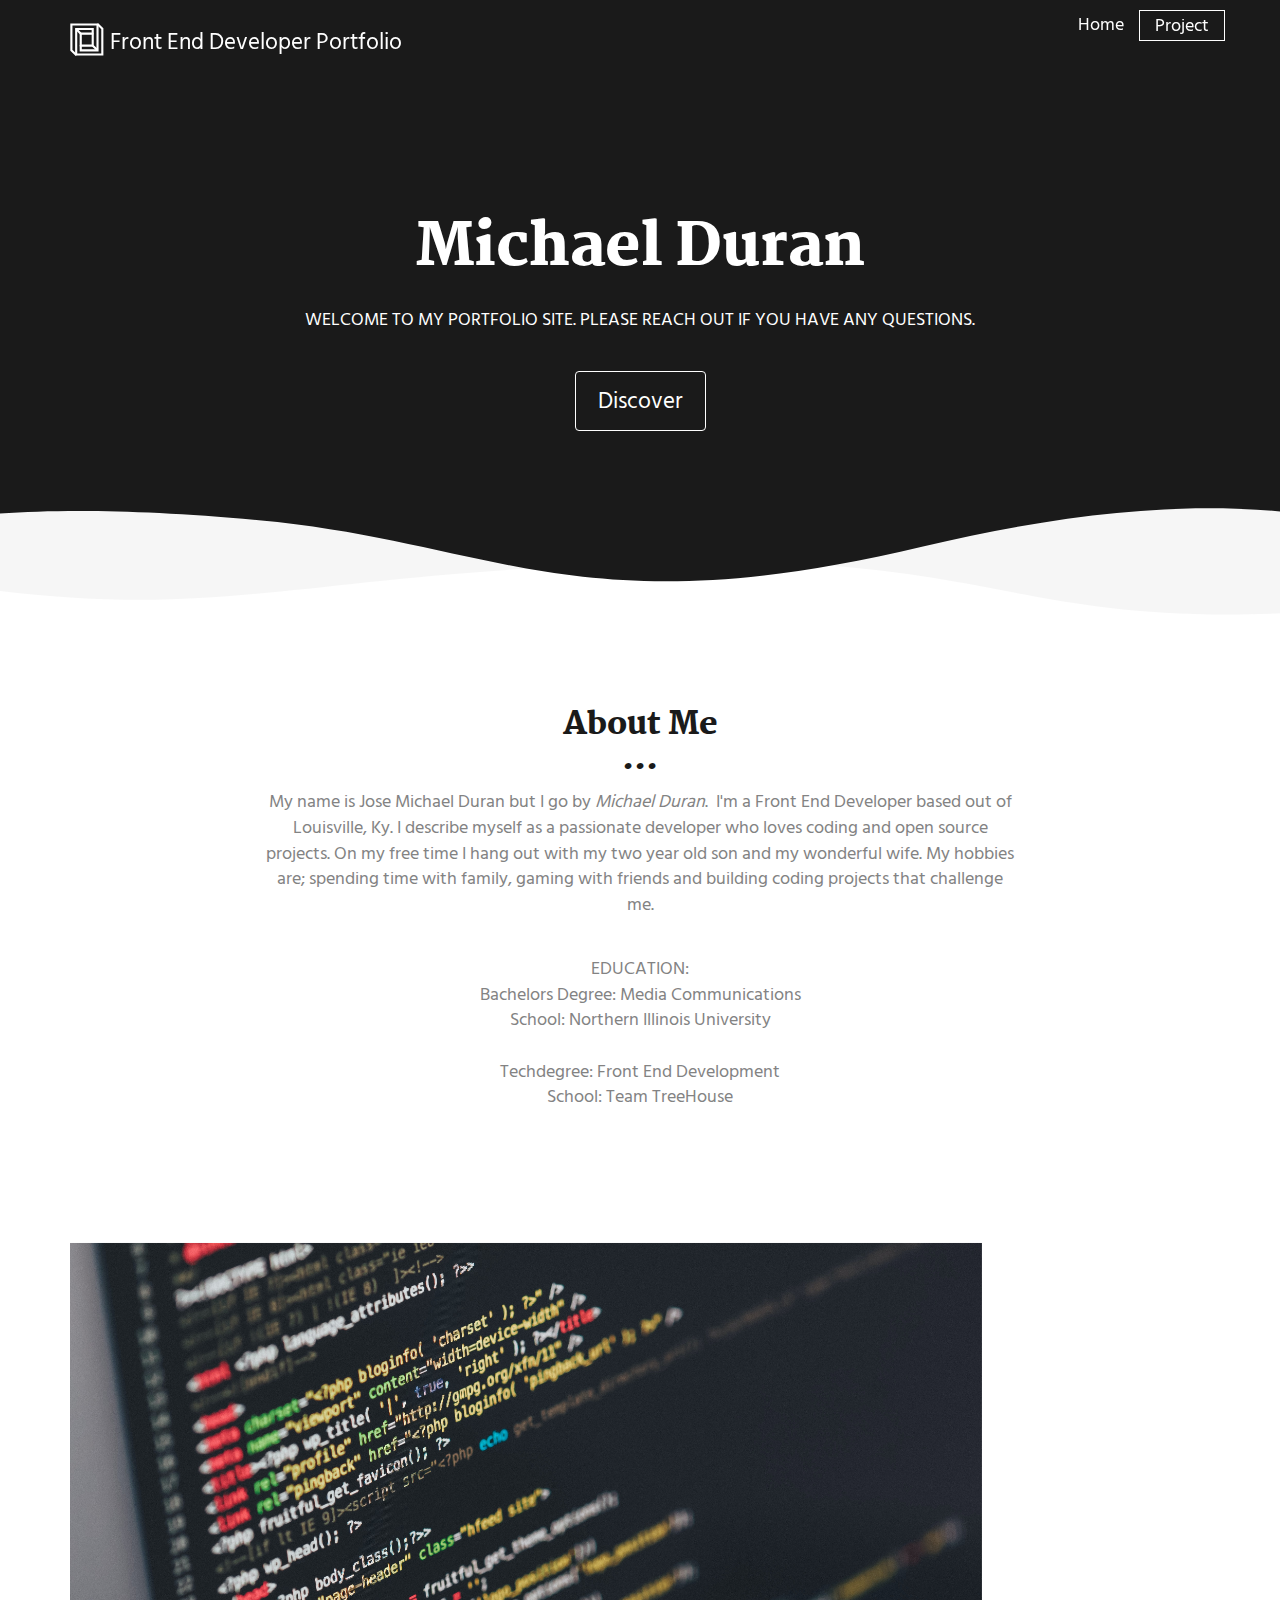
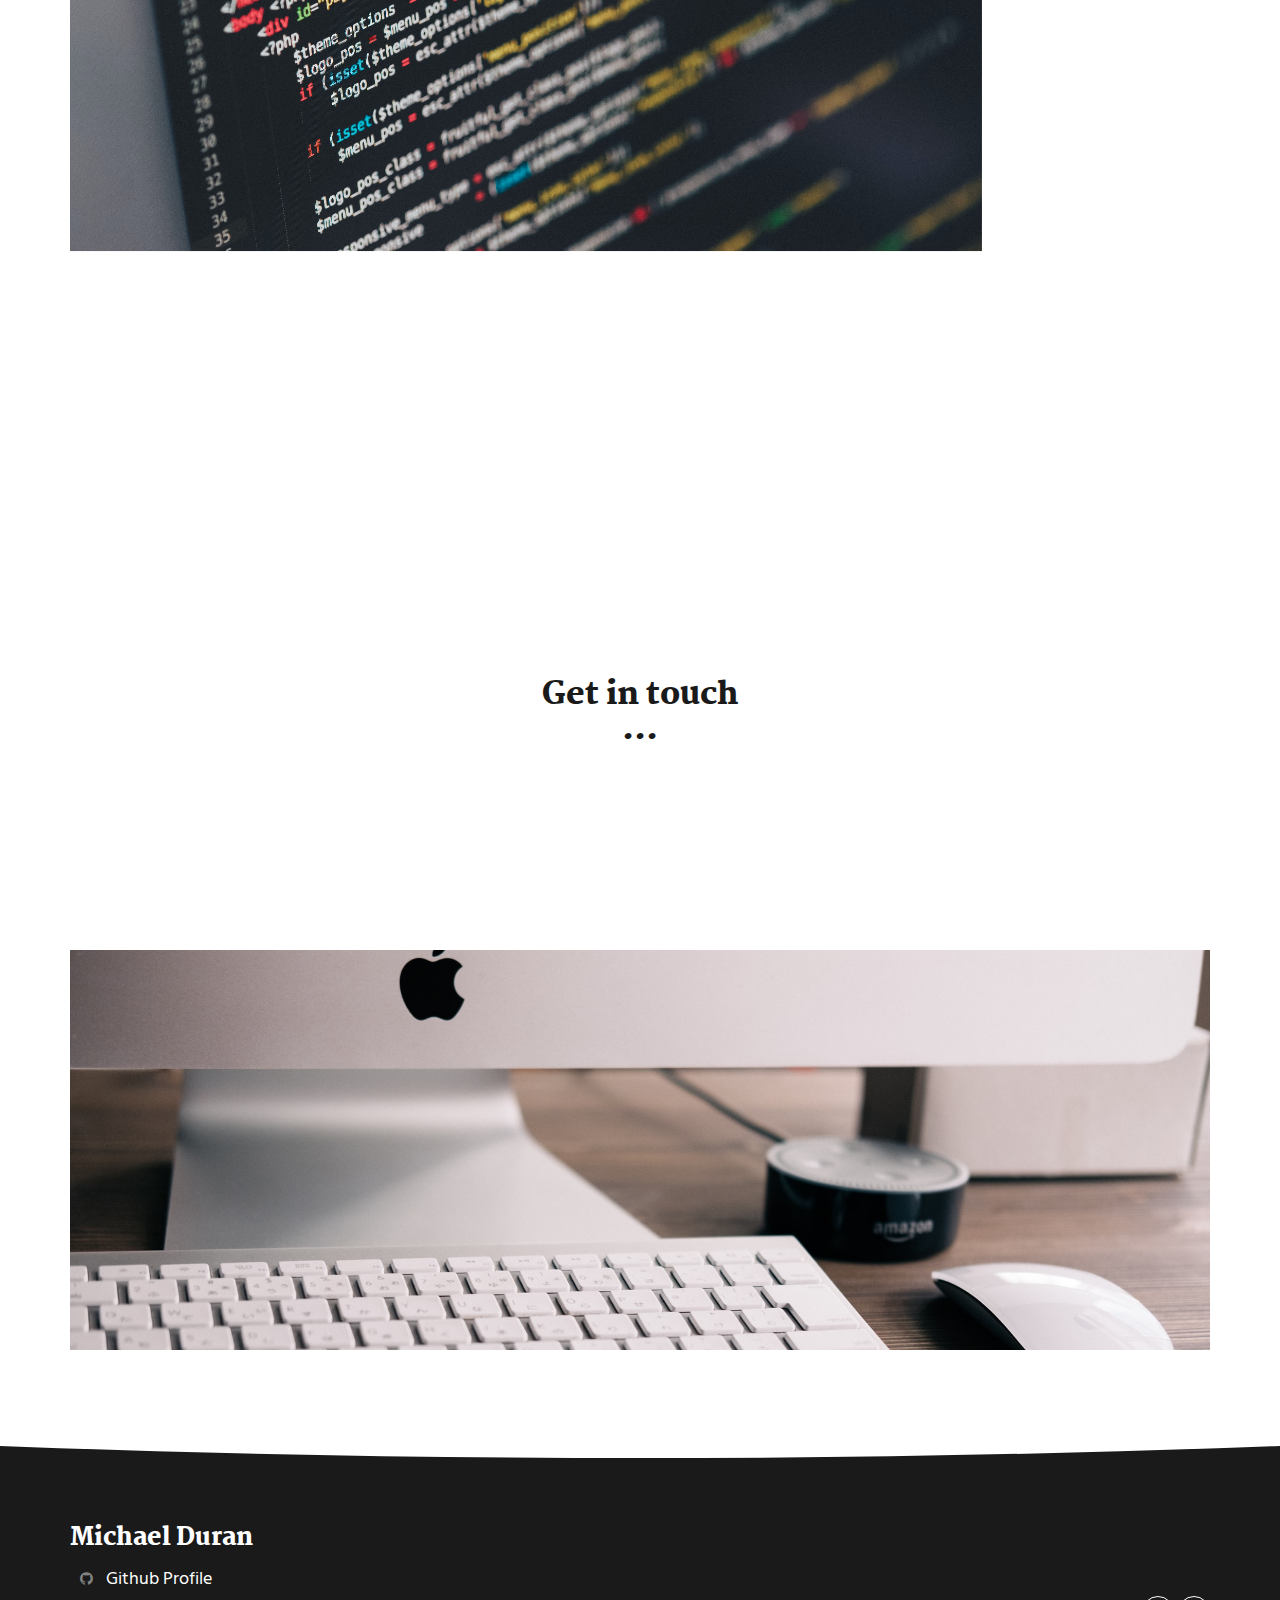
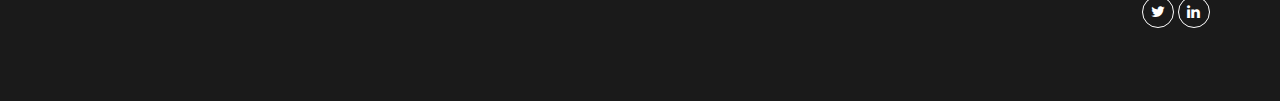
==== index.html @ c6e5b1d4 "Add files via upload" ====
<!DOCTYPE html>
<html lang="en">
<head>
  <meta charset="UTF-8">
  <meta http-equiv="X-UA-Compatible" content="IE=edge">
  <meta name="viewport" content="width=device-width, initial-scale=1.0">
  <link rel="apple-touch-icon" sizes="180x180" href="./assets/apple-icon-180x180.png">
  <link href="styles.css" rel="stylesheet">
  <link href="./main.550dcf66.css" rel="stylesheet"></head>
  <title>Portfolio</title>

<body> <!-- Add your content of header -->
<header>
  <nav class="navbar navbar-default active">
    <div class="container">
      <div class="navbar-header">
        <button type="button" class="navbar-toggle collapsed" data-toggle="collapse" data-target="#navbar-collapse" aria-expanded="false">
          <span class="sr-only">Toggle navigation</span>
          <span class="icon-bar"></span>
          <span class="icon-bar"></span>
          <span class="icon-bar"></span>
        </button>
        <a class="navbar-brand" href="./index.html" title="">
          <img src="./assets/images/mashup-icon.svg" class="navbar-logo-img" alt="">
          Front End Developer Portfolio
        </a>
      </div>

      <div class="collapse navbar-collapse" id="navbar-collapse">
        <ul class="nav navbar-nav navbar-right">
          <li><a href="./index.html" title="">Home</a></li>
          <li><a href="./project.html" class="project" title="">Project</a></li>
        </ul>
      </div> 
    </div>
  </nav>
</header>

<!-- Add your site or app content here -->
  <div class="hero-full-container background-image-container white-text-container">
    <div class="container">
      <div class="row">
        <div class="col-xs-12">
          <h1>Michael Duran</h1>
          <p>WELCOME TO MY PORTFOLIO SITE. PLEASE REACH OUT IF YOU HAVE ANY QUESTIONS.</p>
          <br>
          <a href="./project.html" class="btn btn-default btn-lg" title="">Discover</a>
        </div>
      </div>
    </div>
  </div>

  <div class="section-container">
    <div class="container">
      <div class="row">
        <div class="col-xs-12 col-md-8 col-md-offset-2">
          <div class="text-center">
            <h2>About Me</h2>
            <p>My name is Jose Michael Duran but I go by <em>Michael Duran</em>.&nbsp I'm a Front End Developer based out of Louisville, Ky.
               I describe myself as a passionate developer who loves coding and open source projects. On my free time I hang out with my two year
               old son and my wonderful wife. My hobbies are; spending time with family, gaming with friends and building coding projects that challenge me.              
            </p>
            <br>
            <p>
              EDUCATION:
              <br>
              Bachelors Degree: Media Communications
              <br>
              School: Northern Illinois University
              <br>
              <br>
              Techdegree: Front End Development 
              <br>
              School: Team TreeHouse
            </p>
          </div>
       </div>
      </div>
    </div>
  </div>

  <div class="section-container">
    <div class="container">
      <div class="row">      
          <div class="col-xs-12">


            <div id="carousel-example-generic" class="carousel carousel-fade slide" data-ride="carousel">
                
                <div class="carousel-inner" role="listbox">

                    <div class="item active">
                        <img class="img-responsive" src="./assets/images/img-06.jpg" alt="First slide">
                        <div class="carousel-caption card-shadow reveal">
                          
                          <h3>Skills</h3>
                          <a class="left carousel-control" href="#carousel-example-generic" role="button" data-slide="prev">
                            <i class="fa fa-chevron-left" aria-hidden="true"></i>
                            <span class="sr-only">Previous</span>
                          </a>
                          <a class="right carousel-control" href="#carousel-example-generic" role="button" data-slide="next">
                            <i class="fa fa-chevron-right" aria-hidden="true"></i>
                            <span class="sr-only">Next</span>
                          </a>
                  
                              <p><strong>HTML</strong></p>
                              <div class="containerone">
                                <div class="skills html">80%</div>
                              </div>
                              <br>
                              <p><strong>CSS</strong></p>
                              <div class="containerone">
                                <div class="skills css">75%</div>
                              </div>
                              <br>
                              <p><strong>JavaScript</strong></p>
                              <div class="containerone">
                                <div class="skills js">65%</div>
                              </div>
                          <br>
                          <br>
                          <a href="./project.html" class="btn btn-primary" title="">
                            Discover
                          </a>
                        </div>
                    </div>
                    <div class="item">
                        <img class="img-responsive" src="./assets/images/img-07.jpg" alt="First slide">
                        <div class="carousel-caption card-shadow reveal">

                        <a class="left carousel-control" href="#carousel-example-generic" role="button" data-slide="prev">
                          <i class="fa fa-chevron-left" aria-hidden="true"></i>
                          <span class="sr-only">Previous</span>
                        </a>
                        <a class="right carousel-control" href="#carousel-example-generic" role="button" data-slide="next">
                          <i class="fa fa-chevron-right" aria-hidden="true"></i>
                          <span class="sr-only">Next</span>
                        </a>
                        <h3>Other Skills</h3>
                              
                         <ul>
                            <li>Ajax</li>
                            <li>API Implementation</li>
                            <li>Bootstrap</li>
                            <li>Computer Hardware Knowledge</li>
                            <li>Git</li>
                            <li>Github</li>
                            <li>JSON</li>
                            <li>Liquid Code</li>
                            <li>NODE.js</li>
                            <li>Sass</li>
                            <li>SVG Graphics</li>
                            <li>Troubleshooting</li>
                          </ul>
                        </div>
                        
                    </div>
                </div>
               
            </div>

           
          </div>
          
        </div>  
      
    </div>
  </div>

 <div class="section-container contact-container">
    <div class="container">
      <div class="row">
        <div class="col-xs-12 col-md-12">
          <div class="section-container-spacer">
            <h2 class="text-center">Get in touch</h2>
          </div>
          <div class="card-container">
            <div class="card card-shadow col-xs-10 col-xs-offset-1 col-md-8 col-md-offset-2 reveal">
              <form action="https://formsubmit.co/duran122410@gmail.com" class="reveal-content" method="POST">
                <div class="row">
                  <div class="col-md-7">
                    <div class="form-group">
                      <input type="email" class="form-control" id="email" placeholder="Email">
                    </div>
                    <div class="form-group">
                      <input type="text" class="form-control" id="subject" placeholder="Subject">
                    </div>
                    <div class="form-group">
                      <textarea class="form-control" rows="3" placeholder="Enter your message"></textarea>
                    </div>
                    <button type="submit" class="btn btn-primary">Send message</button>

                  </div>
                  <div class="col-md-5">
                    <ul class="list-unstyled address-container">
                      <li>
                        <span class="fa-icon">
                          <i class="fa fa-phone" aria-hidden="true"></i>
                        </span>
                        + 224-425-6900
                      </li>
                      <li>
                        <span class="fa-icon">
                          <i class="fa fa fa-envelope" aria-hidden="true"></i>
                        </span>
                        duran122410@gmail.com
                      </li>
                      <li>
                        <span class="fa-icon">
                          <i class="fa fa-github" aria-hidden="true"></i>
                        </span>
                        <a class="lkcl" href="https://github.com/qmkDuran" target="_blank">Github Profile</a>
                      </li>

                     
                    </ul>
                  </div>
                </div>
              </form>
            </div>
            <div class="card-image col-xs-12" style="background-image: url('/assets/images/img-01.jpg')">
            </div>
          </div>
        </div>  
      </div>
    </div>
  </div>

<script>
  document.addEventListener("DOMContentLoaded", function (event) {
    navbarFixedTopAnimation();
  });
</script>

<footer class="footer-container white-text-container">
  <div class="container">
    <div class="row">

     
      <div class="col-xs-12">
        <h3>Michael Duran</h3>
        <span class="fa-icon">
          <i class="fa fa-github" aria-hidden="true"></i>
        </span>
        <a class="lkcl" href="https://github.com/qmkDuran" target="_blank">Github Profile</a>

        <div class="row">
          <div class="col-xs-12 col-sm-7">
          </div>
          <div class="col-xs-12 col-sm-5">
            <p class="text-right">
              <a href="https://twitter.com/QmkDuran" target="_blank" class="social-round-icon white-round-icon fa-icon" title="">
                <i class="fa fa-twitter" aria-hidden="true"></i>
              </a>
              <a href="https://www.linkedin.com/in/michael-d-b5b002203/" target="_blank" class="social-round-icon white-round-icon fa-icon" title="">
                <i class="fa fa-linkedin" aria-hidden="true"></i>
              </a>
            </p>
          </div>
        </div>
        
        
      </div>
    </div>
  </div>
</footer>

<script>
  document.addEventListener("DOMContentLoaded", function (event) {
    navActivePage();
    scrollRevelation('.reveal');
  });
</script>

<!-- Google Analytics: change UA-XXXXX-X to be your site's ID 

<script>
  (function (i, s, o, g, r, a, m) {
    i['GoogleAnalyticsObject'] = r; i[r] = i[r] || function () {
      (i[r].q = i[r].q || []).push(arguments)
    }, i[r].l = 1 * new Date(); a = s.createElement(o),
      m = s.getElementsByTagName(o)[0]; a.async = 1; a.src = g; m.parentNode.insertBefore(a, m)
  })(window, document, 'script', '//www.google-analytics.com/analytics.js', 'ga');
  ga('create', 'UA-XXXXX-X', 'auto');
  ga('send', 'pageview');
</script>

--> <script type="text/javascript" src="./main.0cf8b554.js"></script></body>

</html>
---- styles.css ----
.project {
   border: 1px solid white ; 
   padding: 1px;
}
.containerone {
  width: 100%; 
  background-color: rgb(199, 199, 199); 
}
.skills {
  text-align: right; 
  padding-right: 5em;
  color: white; 
}
.html {
    width: 80%; 
    background-color: #0ec884; 
    font-weight: bold;
} 
.css {
    width: 75%; 
    background-color: #4da9f5; 
    font-weight: bold;
} 
.js {
    width: 65%; 
    background-color: #585858; 
    font-weight: bold;} 
.lkcl {
  color: gray;
}
---- main.550dcf66.css ----
@import url(https://fonts.googleapis.com/css?family=Hind+Siliguri:300,600|Martel:400,900);@import url(https://maxcdn.bootstrapcdn.com/font-awesome/4.7.0/css/font-awesome.min.css);/*!
 * Bootstrap v3.3.7 (http://getbootstrap.com)
 * Copyright 2011-2016 Twitter, Inc.
 * Licensed under MIT (https://github.com/twbs/bootstrap/blob/master/LICENSE)
 */
/*! normalize.css v3.0.3 | MIT License | github.com/necolas/normalize.css */html{font-family:sans-serif;-ms-text-size-adjust:100%;-webkit-text-size-adjust:100%}body{margin:0}article,aside,details,figcaption,figure,footer,header,hgroup,main,menu,nav,section,summary{display:block}audio,canvas,progress,video{display:inline-block;vertical-align:baseline}audio:not([controls]){display:none;height:0}[hidden],template{display:none}a{background-color:transparent}a:active,a:hover{outline:0}abbr[title]{border-bottom:1px dotted}b,strong{font-weight:700}dfn{font-style:italic}h1{font-size:2em;margin:.67em 0}mark{background:#ff0;color:#000}small{font-size:80%}sub,sup{font-size:75%;line-height:0;position:relative;vertical-align:baseline}sup{top:-.5em}sub{bottom:-.25em}img{border:0}svg:not(:root){overflow:hidden}figure{margin:1em 40px}hr{box-sizing:content-box;height:0}pre{overflow:auto}code,kbd,pre,samp{font-family:monospace,monospace;font-size:1em}button,input,optgroup,select,textarea{color:inherit;font:inherit;margin:0}button{overflow:visible}button,select{text-transform:none}button,html input[type=button],input[type=reset],input[type=submit]{-webkit-appearance:button;cursor:pointer}button[disabled],html input[disabled]{cursor:default}button::-moz-focus-inner,input::-moz-focus-inner{border:0;padding:0}input{line-height:normal}input[type=checkbox],input[type=radio]{box-sizing:border-box;padding:0}input[type=number]::-webkit-inner-spin-button,input[type=number]::-webkit-outer-spin-button{height:auto}input[type=search]{-webkit-appearance:textfield;box-sizing:content-box}input[type=search]::-webkit-search-cancel-button,input[type=search]::-webkit-search-decoration{-webkit-appearance:none}fieldset{border:1px solid silver;margin:0 2px;padding:.35em .625em .75em}textarea{overflow:auto}optgroup{font-weight:700}table{border-collapse:collapse;border-spacing:0}td,th{padding:0}

/*! Source: https://github.com/h5bp/html5-boilerplate/blob/master/src/css/main.css */@media print{*,:after,:before{background:transparent!important;color:#000!important;box-shadow:none!important;text-shadow:none!important}a,a:visited{text-decoration:underline}a[href]:after{content:" (" attr(href) ")"}abbr[title]:after{content:" (" attr(title) ")"}a[href^="#"]:after,a[href^="javascript:"]:after{content:""}blockquote,pre{border:1px solid #999;page-break-inside:avoid}thead{display:table-header-group}img,tr{page-break-inside:avoid}img{max-width:100%!important}h2,h3,p{orphans:3;widows:3}h2,h3{page-break-after:avoid}.navbar{display:none}.btn>.caret,.dropup>.btn>.caret{border-top-color:#000!important}.label{border:1px solid #000}.table{border-collapse:collapse!important}.table td,.table th{background-color:#fff!important}.table-bordered td,.table-bordered th{border:1px solid #ddd!important}}*,:after,:before{-webkit-box-sizing:border-box;-moz-box-sizing:border-box;box-sizing:border-box}html{font-size:10px;-webkit-tap-highlight-color:transparent}body{font-family:Hind Siliguri,Helvetica,Arial,sans-serif;font-size:18px;line-height:1.42857;color:#838383;background-color:#fff}button,input,select,textarea{font-family:inherit;font-size:inherit;line-height:inherit}a{color:#1a1a1a;text-decoration:none}a:focus,a:hover{color:#1045a4;text-decoration:underline}a:focus{outline:5px auto -webkit-focus-ring-color;outline-offset:-2px}figure{margin:0}img{vertical-align:middle}.img-responsive{display:block;max-width:100%;height:auto}.img-rounded{border-radius:4px}.img-thumbnail{padding:4px;line-height:1.42857;background-color:#fff;border:1px solid #ddd;border-radius:2px;-webkit-transition:all .2s ease-in-out;-o-transition:all .2s ease-in-out;transition:all .2s ease-in-out;display:inline-block;max-width:100%;height:auto}.img-circle{border-radius:50%}hr{margin-top:25px;margin-bottom:25px;border:0;border-top:1px solid #eee}.sr-only{position:absolute;width:1px;height:1px;margin:-1px;padding:0;overflow:hidden;clip:rect(0,0,0,0);border:0}.sr-only-focusable:active,.sr-only-focusable:focus{position:static;width:auto;height:auto;margin:0;overflow:visible;clip:auto}[role=button]{cursor:pointer}.h1,.h2,.h3,.h4,.h5,.h6,h1,h2,h3,h4,h5,h6{font-family:Martel,Times New Roman,Times,serif;font-weight:900;line-height:1.1;color:#1a1a1a}.h1 .small,.h1 small,.h2 .small,.h2 small,.h3 .small,.h3 small,.h4 .small,.h4 small,.h5 .small,.h5 small,.h6 .small,.h6 small,h1 .small,h1 small,h2 .small,h2 small,h3 .small,h3 small,h4 .small,h4 small,h5 .small,h5 small,h6 .small,h6 small{font-weight:400;line-height:1;color:#777}.h1,.h2,.h3,h1,h2,h3{margin-top:25px;margin-bottom:12.5px}.h1 .small,.h1 small,.h2 .small,.h2 small,.h3 .small,.h3 small,h1 .small,h1 small,h2 .small,h2 small,h3 .small,h3 small{font-size:65%}.h4,.h5,.h6,h4,h5,h6{margin-top:12.5px;margin-bottom:12.5px}.h4 .small,.h4 small,.h5 .small,.h5 small,.h6 .small,.h6 small,h4 .small,h4 small,h5 .small,h5 small,h6 .small,h6 small{font-size:75%}.h1,h1{font-size:59px}.h2,h2{font-size:31px}.h3,h3{font-size:24px}.h4,.h5,h4,h5{font-size:18px}.h6,h6{font-size:16px}p{margin:0 0 12.5px}.lead{margin-bottom:25px;font-size:20px;font-weight:300;line-height:1.4}@media (min-width:768px){.lead{font-size:27px}}.small,small{font-size:77%}.mark,mark{background-color:#fcf8e3;padding:.2em}.text-left{text-align:left}.text-right{text-align:right}.text-center{text-align:center}.text-justify{text-align:justify}.text-nowrap{white-space:nowrap}.text-lowercase{text-transform:lowercase}.initialism,.text-uppercase{text-transform:uppercase}.text-capitalize{text-transform:capitalize}.text-muted{color:#777}.text-primary{color:#1a1a1a}a.text-primary:focus,a.text-primary:hover{color:#124fbb}.text-success{color:#fff}a.text-success:focus,a.text-success:hover{color:#e6e6e6}.text-info{color:#31708f}a.text-info:focus,a.text-info:hover{color:#245269}.text-warning{color:#8a6d3b}a.text-warning:focus,a.text-warning:hover{color:#66512c}.text-danger{color:#fff}a.text-danger:focus,a.text-danger:hover{color:#e6e6e6}.bg-primary{color:#fff;background-color:#1a1a1a}a.bg-primary:focus,a.bg-primary:hover{background-color:#124fbb}.bg-success{background-color:#08005f}a.bg-success:focus,a.bg-success:hover{background-color:#04002c}.bg-info{background-color:#d9edf7}a.bg-info:focus,a.bg-info:hover{background-color:#afd9ee}.bg-warning{background-color:#fcf8e3}a.bg-warning:focus,a.bg-warning:hover{background-color:#f7ecb5}.bg-danger{background-color:#ca044b}a.bg-danger:focus,a.bg-danger:hover{background-color:#980338}.page-header{padding-bottom:11.5px;margin:50px 0 25px;border-bottom:1px solid #eee}ol,ul{margin-top:0;margin-bottom:12.5px}ol ol,ol ul,ul ol,ul ul{margin-bottom:0}.list-inline,.list-unstyled{padding-left:0;list-style:none}.list-inline{margin-left:-5px}.list-inline>li{display:inline-block;padding-left:5px;padding-right:5px}dl{margin-top:0;margin-bottom:25px}dd,dt{line-height:1.42857}dt{font-weight:700}dd{margin-left:0}.dl-horizontal dd:after,.dl-horizontal dd:before{content:" ";display:table}.dl-horizontal dd:after{clear:both}@media (min-width:768px){.dl-horizontal dt{float:left;width:160px;clear:left;text-align:right;overflow:hidden;text-overflow:ellipsis;white-space:nowrap}.dl-horizontal dd{margin-left:180px}}abbr[data-original-title],abbr[title]{cursor:help;border-bottom:1px dotted #777}.initialism{font-size:90%}blockquote{padding:12.5px 25px;margin:0 0 25px;font-size:22.5px;border-left:5px solid #eee}blockquote ol:last-child,blockquote p:last-child,blockquote ul:last-child{margin-bottom:0}blockquote .small,blockquote footer,blockquote small{display:block;font-size:80%;line-height:1.42857;color:#777}blockquote .small:before,blockquote footer:before,blockquote small:before{content:"\2014   \A0"}.blockquote-reverse,blockquote.pull-right{padding-right:15px;padding-left:0;border-right:5px solid #eee;border-left:0;text-align:right}.blockquote-reverse .small:before,.blockquote-reverse footer:before,.blockquote-reverse small:before,blockquote.pull-right .small:before,blockquote.pull-right footer:before,blockquote.pull-right small:before{content:""}.blockquote-reverse .small:after,.blockquote-reverse footer:after,.blockquote-reverse small:after,blockquote.pull-right .small:after,blockquote.pull-right footer:after,blockquote.pull-right small:after{content:"\A0   \2014"}address{margin-bottom:25px;font-style:normal;line-height:1.42857}code,kbd,pre,samp{font-family:Menlo,Monaco,Consolas,Courier New,monospace}code{color:#c7254e;background-color:#f9f2f4}code,kbd{padding:2px 4px;font-size:90%;border-radius:2px}kbd{color:#fff;background-color:#333;box-shadow:inset 0 -1px 0 rgba(0,0,0,.25)}kbd kbd{padding:0;font-size:100%;font-weight:700;box-shadow:none}pre{display:block;padding:12px;margin:0 0 12.5px;font-size:17px;line-height:1.42857;word-break:break-all;word-wrap:break-word;color:#333;background-color:#f5f5f5;border:1px solid #ccc;border-radius:2px}pre code{padding:0;font-size:inherit;color:inherit;white-space:pre-wrap;background-color:transparent;border-radius:0}.pre-scrollable{max-height:340px;overflow-y:scroll}.container{margin-right:auto;margin-left:auto;padding-left:15px;padding-right:15px}.container:after,.container:before{content:" ";display:table}.container:after{clear:both}@media (min-width:768px){.container{width:750px}}@media (min-width:992px){.container{width:970px}}@media (min-width:1200px){.container{width:1170px}}.container-fluid{margin-right:auto;margin-left:auto;padding-left:15px;padding-right:15px}.container-fluid:after,.container-fluid:before{content:" ";display:table}.container-fluid:after{clear:both}.row{margin-left:-15px;margin-right:-15px}.row:after,.row:before{content:" ";display:table}.row:after{clear:both}.col-lg-1,.col-lg-2,.col-lg-3,.col-lg-4,.col-lg-5,.col-lg-6,.col-lg-7,.col-lg-8,.col-lg-9,.col-lg-10,.col-lg-11,.col-lg-12,.col-md-1,.col-md-2,.col-md-3,.col-md-4,.col-md-5,.col-md-6,.col-md-7,.col-md-8,.col-md-9,.col-md-10,.col-md-11,.col-md-12,.col-sm-1,.col-sm-2,.col-sm-3,.col-sm-4,.col-sm-5,.col-sm-6,.col-sm-7,.col-sm-8,.col-sm-9,.col-sm-10,.col-sm-11,.col-sm-12,.col-xs-1,.col-xs-2,.col-xs-3,.col-xs-4,.col-xs-5,.col-xs-6,.col-xs-7,.col-xs-8,.col-xs-9,.col-xs-10,.col-xs-11,.col-xs-12{position:relative;min-height:1px;padding-left:15px;padding-right:15px}.col-xs-1,.col-xs-2,.col-xs-3,.col-xs-4,.col-xs-5,.col-xs-6,.col-xs-7,.col-xs-8,.col-xs-9,.col-xs-10,.col-xs-11,.col-xs-12{float:left}.col-xs-1{width:8.33333%}.col-xs-2{width:16.66667%}.col-xs-3{width:25%}.col-xs-4{width:33.33333%}.col-xs-5{width:41.66667%}.col-xs-6{width:50%}.col-xs-7{width:58.33333%}.col-xs-8{width:66.66667%}.col-xs-9{width:75%}.col-xs-10{width:83.33333%}.col-xs-11{width:91.66667%}.col-xs-12{width:100%}.col-xs-pull-0{right:auto}.col-xs-pull-1{right:8.33333%}.col-xs-pull-2{right:16.66667%}.col-xs-pull-3{right:25%}.col-xs-pull-4{right:33.33333%}.col-xs-pull-5{right:41.66667%}.col-xs-pull-6{right:50%}.col-xs-pull-7{right:58.33333%}.col-xs-pull-8{right:66.66667%}.col-xs-pull-9{right:75%}.col-xs-pull-10{right:83.33333%}.col-xs-pull-11{right:91.66667%}.col-xs-pull-12{right:100%}.col-xs-push-0{left:auto}.col-xs-push-1{left:8.33333%}.col-xs-push-2{left:16.66667%}.col-xs-push-3{left:25%}.col-xs-push-4{left:33.33333%}.col-xs-push-5{left:41.66667%}.col-xs-push-6{left:50%}.col-xs-push-7{left:58.33333%}.col-xs-push-8{left:66.66667%}.col-xs-push-9{left:75%}.col-xs-push-10{left:83.33333%}.col-xs-push-11{left:91.66667%}.col-xs-push-12{left:100%}.col-xs-offset-0{margin-left:0}.col-xs-offset-1{margin-left:8.33333%}.col-xs-offset-2{margin-left:16.66667%}.col-xs-offset-3{margin-left:25%}.col-xs-offset-4{margin-left:33.33333%}.col-xs-offset-5{margin-left:41.66667%}.col-xs-offset-6{margin-left:50%}.col-xs-offset-7{margin-left:58.33333%}.col-xs-offset-8{margin-left:66.66667%}.col-xs-offset-9{margin-left:75%}.col-xs-offset-10{margin-left:83.33333%}.col-xs-offset-11{margin-left:91.66667%}.col-xs-offset-12{margin-left:100%}@media (min-width:768px){.col-sm-1,.col-sm-2,.col-sm-3,.col-sm-4,.col-sm-5,.col-sm-6,.col-sm-7,.col-sm-8,.col-sm-9,.col-sm-10,.col-sm-11,.col-sm-12{float:left}.col-sm-1{width:8.33333%}.col-sm-2{width:16.66667%}.col-sm-3{width:25%}.col-sm-4{width:33.33333%}.col-sm-5{width:41.66667%}.col-sm-6{width:50%}.col-sm-7{width:58.33333%}.col-sm-8{width:66.66667%}.col-sm-9{width:75%}.col-sm-10{width:83.33333%}.col-sm-11{width:91.66667%}.col-sm-12{width:100%}.col-sm-pull-0{right:auto}.col-sm-pull-1{right:8.33333%}.col-sm-pull-2{right:16.66667%}.col-sm-pull-3{right:25%}.col-sm-pull-4{right:33.33333%}.col-sm-pull-5{right:41.66667%}.col-sm-pull-6{right:50%}.col-sm-pull-7{right:58.33333%}.col-sm-pull-8{right:66.66667%}.col-sm-pull-9{right:75%}.col-sm-pull-10{right:83.33333%}.col-sm-pull-11{right:91.66667%}.col-sm-pull-12{right:100%}.col-sm-push-0{left:auto}.col-sm-push-1{left:8.33333%}.col-sm-push-2{left:16.66667%}.col-sm-push-3{left:25%}.col-sm-push-4{left:33.33333%}.col-sm-push-5{left:41.66667%}.col-sm-push-6{left:50%}.col-sm-push-7{left:58.33333%}.col-sm-push-8{left:66.66667%}.col-sm-push-9{left:75%}.col-sm-push-10{left:83.33333%}.col-sm-push-11{left:91.66667%}.col-sm-push-12{left:100%}.col-sm-offset-0{margin-left:0}.col-sm-offset-1{margin-left:8.33333%}.col-sm-offset-2{margin-left:16.66667%}.col-sm-offset-3{margin-left:25%}.col-sm-offset-4{margin-left:33.33333%}.col-sm-offset-5{margin-left:41.66667%}.col-sm-offset-6{margin-left:50%}.col-sm-offset-7{margin-left:58.33333%}.col-sm-offset-8{margin-left:66.66667%}.col-sm-offset-9{margin-left:75%}.col-sm-offset-10{margin-left:83.33333%}.col-sm-offset-11{margin-left:91.66667%}.col-sm-offset-12{margin-left:100%}}@media (min-width:992px){.col-md-1,.col-md-2,.col-md-3,.col-md-4,.col-md-5,.col-md-6,.col-md-7,.col-md-8,.col-md-9,.col-md-10,.col-md-11,.col-md-12{float:left}.col-md-1{width:8.33333%}.col-md-2{width:16.66667%}.col-md-3{width:25%}.col-md-4{width:33.33333%}.col-md-5{width:41.66667%}.col-md-6{width:50%}.col-md-7{width:58.33333%}.col-md-8{width:66.66667%}.col-md-9{width:75%}.col-md-10{width:83.33333%}.col-md-11{width:91.66667%}.col-md-12{width:100%}.col-md-pull-0{right:auto}.col-md-pull-1{right:8.33333%}.col-md-pull-2{right:16.66667%}.col-md-pull-3{right:25%}.col-md-pull-4{right:33.33333%}.col-md-pull-5{right:41.66667%}.col-md-pull-6{right:50%}.col-md-pull-7{right:58.33333%}.col-md-pull-8{right:66.66667%}.col-md-pull-9{right:75%}.col-md-pull-10{right:83.33333%}.col-md-pull-11{right:91.66667%}.col-md-pull-12{right:100%}.col-md-push-0{left:auto}.col-md-push-1{left:8.33333%}.col-md-push-2{left:16.66667%}.col-md-push-3{left:25%}.col-md-push-4{left:33.33333%}.col-md-push-5{left:41.66667%}.col-md-push-6{left:50%}.col-md-push-7{left:58.33333%}.col-md-push-8{left:66.66667%}.col-md-push-9{left:75%}.col-md-push-10{left:83.33333%}.col-md-push-11{left:91.66667%}.col-md-push-12{left:100%}.col-md-offset-0{margin-left:0}.col-md-offset-1{margin-left:8.33333%}.col-md-offset-2{margin-left:16.66667%}.col-md-offset-3{margin-left:25%}.col-md-offset-4{margin-left:33.33333%}.col-md-offset-5{margin-left:41.66667%}.col-md-offset-6{margin-left:50%}.col-md-offset-7{margin-left:58.33333%}.col-md-offset-8{margin-left:66.66667%}.col-md-offset-9{margin-left:75%}.col-md-offset-10{margin-left:83.33333%}.col-md-offset-11{margin-left:91.66667%}.col-md-offset-12{margin-left:100%}}@media (min-width:1200px){.col-lg-1,.col-lg-2,.col-lg-3,.col-lg-4,.col-lg-5,.col-lg-6,.col-lg-7,.col-lg-8,.col-lg-9,.col-lg-10,.col-lg-11,.col-lg-12{float:left}.col-lg-1{width:8.33333%}.col-lg-2{width:16.66667%}.col-lg-3{width:25%}.col-lg-4{width:33.33333%}.col-lg-5{width:41.66667%}.col-lg-6{width:50%}.col-lg-7{width:58.33333%}.col-lg-8{width:66.66667%}.col-lg-9{width:75%}.col-lg-10{width:83.33333%}.col-lg-11{width:91.66667%}.col-lg-12{width:100%}.col-lg-pull-0{right:auto}.col-lg-pull-1{right:8.33333%}.col-lg-pull-2{right:16.66667%}.col-lg-pull-3{right:25%}.col-lg-pull-4{right:33.33333%}.col-lg-pull-5{right:41.66667%}.col-lg-pull-6{right:50%}.col-lg-pull-7{right:58.33333%}.col-lg-pull-8{right:66.66667%}.col-lg-pull-9{right:75%}.col-lg-pull-10{right:83.33333%}.col-lg-pull-11{right:91.66667%}.col-lg-pull-12{right:100%}.col-lg-push-0{left:auto}.col-lg-push-1{left:8.33333%}.col-lg-push-2{left:16.66667%}.col-lg-push-3{left:25%}.col-lg-push-4{left:33.33333%}.col-lg-push-5{left:41.66667%}.col-lg-push-6{left:50%}.col-lg-push-7{left:58.33333%}.col-lg-push-8{left:66.66667%}.col-lg-push-9{left:75%}.col-lg-push-10{left:83.33333%}.col-lg-push-11{left:91.66667%}.col-lg-push-12{left:100%}.col-lg-offset-0{margin-left:0}.col-lg-offset-1{margin-left:8.33333%}.col-lg-offset-2{margin-left:16.66667%}.col-lg-offset-3{margin-left:25%}.col-lg-offset-4{margin-left:33.33333%}.col-lg-offset-5{margin-left:41.66667%}.col-lg-offset-6{margin-left:50%}.col-lg-offset-7{margin-left:58.33333%}.col-lg-offset-8{margin-left:66.66667%}.col-lg-offset-9{margin-left:75%}.col-lg-offset-10{margin-left:83.33333%}.col-lg-offset-11{margin-left:91.66667%}.col-lg-offset-12{margin-left:100%}}table{background-color:transparent}caption{padding-top:8px;padding-bottom:8px;color:#777}caption,th{text-align:left}.table{width:100%;max-width:100%;margin-bottom:25px}.table>tbody>tr>td,.table>tbody>tr>th,.table>tfoot>tr>td,.table>tfoot>tr>th,.table>thead>tr>td,.table>thead>tr>th{padding:8px;line-height:1.42857;vertical-align:top;border-top:1px solid #ddd}.table>thead>tr>th{vertical-align:bottom;border-bottom:2px solid #ddd}.table>caption+thead>tr:first-child>td,.table>caption+thead>tr:first-child>th,.table>colgroup+thead>tr:first-child>td,.table>colgroup+thead>tr:first-child>th,.table>thead:first-child>tr:first-child>td,.table>thead:first-child>tr:first-child>th{border-top:0}.table>tbody+tbody{border-top:2px solid #ddd}.table .table{background-color:#fff}.table-condensed>tbody>tr>td,.table-condensed>tbody>tr>th,.table-condensed>tfoot>tr>td,.table-condensed>tfoot>tr>th,.table-condensed>thead>tr>td,.table-condensed>thead>tr>th{padding:5px}.table-bordered,.table-bordered>tbody>tr>td,.table-bordered>tbody>tr>th,.table-bordered>tfoot>tr>td,.table-bordered>tfoot>tr>th,.table-bordered>thead>tr>td,.table-bordered>thead>tr>th{border:1px solid #ddd}.table-bordered>thead>tr>td,.table-bordered>thead>tr>th{border-bottom-width:2px}.table-striped>tbody>tr:nth-of-type(odd){background-color:#f9f9f9}.table-hover>tbody>tr:hover{background-color:#f5f5f5}table col[class*=col-]{position:static;float:none;display:table-column}table td[class*=col-],table th[class*=col-]{position:static;float:none;display:table-cell}.table>tbody>tr.active>td,.table>tbody>tr.active>th,.table>tbody>tr>td.active,.table>tbody>tr>th.active,.table>tfoot>tr.active>td,.table>tfoot>tr.active>th,.table>tfoot>tr>td.active,.table>tfoot>tr>th.active,.table>thead>tr.active>td,.table>thead>tr.active>th,.table>thead>tr>td.active,.table>thead>tr>th.active{background-color:#f5f5f5}.table-hover>tbody>tr.active:hover>td,.table-hover>tbody>tr.active:hover>th,.table-hover>tbody>tr:hover>.active,.table-hover>tbody>tr>td.active:hover,.table-hover>tbody>tr>th.active:hover{background-color:#e8e8e8}.table>tbody>tr.success>td,.table>tbody>tr.success>th,.table>tbody>tr>td.success,.table>tbody>tr>th.success,.table>tfoot>tr.success>td,.table>tfoot>tr.success>th,.table>tfoot>tr>td.success,.table>tfoot>tr>th.success,.table>thead>tr.success>td,.table>thead>tr.success>th,.table>thead>tr>td.success,.table>thead>tr>th.success{background-color:#08005f}.table-hover>tbody>tr.success:hover>td,.table-hover>tbody>tr.success:hover>th,.table-hover>tbody>tr:hover>.success,.table-hover>tbody>tr>td.success:hover,.table-hover>tbody>tr>th.success:hover{background-color:#060046}.table>tbody>tr.info>td,.table>tbody>tr.info>th,.table>tbody>tr>td.info,.table>tbody>tr>th.info,.table>tfoot>tr.info>td,.table>tfoot>tr.info>th,.table>tfoot>tr>td.info,.table>tfoot>tr>th.info,.table>thead>tr.info>td,.table>thead>tr.info>th,.table>thead>tr>td.info,.table>thead>tr>th.info{background-color:#d9edf7}.table-hover>tbody>tr.info:hover>td,.table-hover>tbody>tr.info:hover>th,.table-hover>tbody>tr:hover>.info,.table-hover>tbody>tr>td.info:hover,.table-hover>tbody>tr>th.info:hover{background-color:#c4e3f3}.table>tbody>tr.warning>td,.table>tbody>tr.warning>th,.table>tbody>tr>td.warning,.table>tbody>tr>th.warning,.table>tfoot>tr.warning>td,.table>tfoot>tr.warning>th,.table>tfoot>tr>td.warning,.table>tfoot>tr>th.warning,.table>thead>tr.warning>td,.table>thead>tr.warning>th,.table>thead>tr>td.warning,.table>thead>tr>th.warning{background-color:#fcf8e3}.table-hover>tbody>tr.warning:hover>td,.table-hover>tbody>tr.warning:hover>th,.table-hover>tbody>tr:hover>.warning,.table-hover>tbody>tr>td.warning:hover,.table-hover>tbody>tr>th.warning:hover{background-color:#faf2cc}.table>tbody>tr.danger>td,.table>tbody>tr.danger>th,.table>tbody>tr>td.danger,.table>tbody>tr>th.danger,.table>tfoot>tr.danger>td,.table>tfoot>tr.danger>th,.table>tfoot>tr>td.danger,.table>tfoot>tr>th.danger,.table>thead>tr.danger>td,.table>thead>tr.danger>th,.table>thead>tr>td.danger,.table>thead>tr>th.danger{background-color:#ca044b}.table-hover>tbody>tr.danger:hover>td,.table-hover>tbody>tr.danger:hover>th,.table-hover>tbody>tr:hover>.danger,.table-hover>tbody>tr>td.danger:hover,.table-hover>tbody>tr>th.danger:hover{background-color:#b10442}.table-responsive{overflow-x:auto;min-height:.01%}@media screen and (max-width:767px){.table-responsive{width:100%;margin-bottom:18.75px;overflow-y:hidden;-ms-overflow-style:-ms-autohiding-scrollbar;border:1px solid #ddd}.table-responsive>.table{margin-bottom:0}.table-responsive>.table>tbody>tr>td,.table-responsive>.table>tbody>tr>th,.table-responsive>.table>tfoot>tr>td,.table-responsive>.table>tfoot>tr>th,.table-responsive>.table>thead>tr>td,.table-responsive>.table>thead>tr>th{white-space:nowrap}.table-responsive>.table-bordered{border:0}.table-responsive>.table-bordered>tbody>tr>td:first-child,.table-responsive>.table-bordered>tbody>tr>th:first-child,.table-responsive>.table-bordered>tfoot>tr>td:first-child,.table-responsive>.table-bordered>tfoot>tr>th:first-child,.table-responsive>.table-bordered>thead>tr>td:first-child,.table-responsive>.table-bordered>thead>tr>th:first-child{border-left:0}.table-responsive>.table-bordered>tbody>tr>td:last-child,.table-responsive>.table-bordered>tbody>tr>th:last-child,.table-responsive>.table-bordered>tfoot>tr>td:last-child,.table-responsive>.table-bordered>tfoot>tr>th:last-child,.table-responsive>.table-bordered>thead>tr>td:last-child,.table-responsive>.table-bordered>thead>tr>th:last-child{border-right:0}.table-responsive>.table-bordered>tbody>tr:last-child>td,.table-responsive>.table-bordered>tbody>tr:last-child>th,.table-responsive>.table-bordered>tfoot>tr:last-child>td,.table-responsive>.table-bordered>tfoot>tr:last-child>th{border-bottom:0}}fieldset{margin:0;min-width:0}fieldset,legend{padding:0;border:0}legend{display:block;width:100%;margin-bottom:25px;font-size:27px;line-height:inherit;color:#333;border-bottom:1px solid #e5e5e5}label{display:inline-block;max-width:100%;margin-bottom:5px;font-weight:700}input[type=search]{-webkit-box-sizing:border-box;-moz-box-sizing:border-box;box-sizing:border-box}input[type=checkbox],input[type=radio]{margin:4px 0 0;margin-top:1px\9;line-height:normal}input[type=file]{display:block}input[type=range]{display:block;width:100%}select[multiple],select[size]{height:auto}input[type=checkbox]:focus,input[type=file]:focus,input[type=radio]:focus{outline:5px auto -webkit-focus-ring-color;outline-offset:-2px}output{padding-top:13px}.form-control,output{display:block;font-size:18px;line-height:1.42857;color:#555}.form-control{width:100%;height:51px;padding:12px 18px;background-color:#fff;background-image:none;border:1px solid #ddd;border-radius:2px;-webkit-box-shadow:inset 0 1px 1px rgba(0,0,0,.075);box-shadow:inset 0 1px 1px rgba(0,0,0,.075);-webkit-transition:border-color .15s ease-in-out,box-shadow .15s ease-in-out;-o-transition:border-color ease-in-out .15s,box-shadow ease-in-out .15s;transition:border-color .15s ease-in-out,box-shadow .15s ease-in-out}.form-control:focus{border-color:#66afe9;-webkit-box-shadow:inset 0 1px 1px rgba(0,0,0,.075),0 0 8px rgba(102,175,233,.6);box-shadow:inset 0 1px 1px rgba(0,0,0,.075),0 0 8px rgba(102,175,233,.6)}.form-control::-moz-placeholder{color:#999;opacity:1}.form-control:-ms-input-placeholder{color:#999}.form-control::-webkit-input-placeholder{color:#999}.form-control::-ms-expand{border:0;background-color:transparent}.form-control[disabled],.form-control[readonly],fieldset[disabled] .form-control{background-color:#eee;opacity:1}.form-control[disabled],fieldset[disabled] .form-control{cursor:not-allowed}textarea.form-control{height:auto}input[type=search]{-webkit-appearance:none}@media screen and (-webkit-min-device-pixel-ratio:0){input[type=date].form-control,input[type=datetime-local].form-control,input[type=month].form-control,input[type=time].form-control{line-height:51px}.input-group-sm>.input-group-btn>input[type=date].btn,.input-group-sm>.input-group-btn>input[type=datetime-local].btn,.input-group-sm>.input-group-btn>input[type=month].btn,.input-group-sm>.input-group-btn>input[type=time].btn,.input-group-sm>input[type=date].form-control,.input-group-sm>input[type=date].input-group-addon,.input-group-sm>input[type=datetime-local].form-control,.input-group-sm>input[type=datetime-local].input-group-addon,.input-group-sm>input[type=month].form-control,.input-group-sm>input[type=month].input-group-addon,.input-group-sm>input[type=time].form-control,.input-group-sm>input[type=time].input-group-addon,.input-group-sm input[type=date],.input-group-sm input[type=datetime-local],.input-group-sm input[type=month],.input-group-sm input[type=time],input[type=date].input-sm,input[type=datetime-local].input-sm,input[type=month].input-sm,input[type=time].input-sm{line-height:37px}.input-group-lg>.input-group-btn>input[type=date].btn,.input-group-lg>.input-group-btn>input[type=datetime-local].btn,.input-group-lg>.input-group-btn>input[type=month].btn,.input-group-lg>.input-group-btn>input[type=time].btn,.input-group-lg>input[type=date].form-control,.input-group-lg>input[type=date].input-group-addon,.input-group-lg>input[type=datetime-local].form-control,.input-group-lg>input[type=datetime-local].input-group-addon,.input-group-lg>input[type=month].form-control,.input-group-lg>input[type=month].input-group-addon,.input-group-lg>input[type=time].form-control,.input-group-lg>input[type=time].input-group-addon,.input-group-lg input[type=date],.input-group-lg input[type=datetime-local],.input-group-lg input[type=month],.input-group-lg input[type=time],input[type=date].input-lg,input[type=datetime-local].input-lg,input[type=month].input-lg,input[type=time].input-lg{line-height:61px}}.form-group{margin-bottom:15px}.checkbox,.radio{position:relative;display:block;margin-top:10px;margin-bottom:10px}.checkbox label,.radio label{min-height:25px;padding-left:20px;margin-bottom:0;font-weight:400;cursor:pointer}.checkbox-inline input[type=checkbox],.checkbox input[type=checkbox],.radio-inline input[type=radio],.radio input[type=radio]{position:absolute;margin-left:-20px;margin-top:4px\9}.checkbox+.checkbox,.radio+.radio{margin-top:-5px}.checkbox-inline,.radio-inline{position:relative;display:inline-block;padding-left:20px;margin-bottom:0;vertical-align:middle;font-weight:400;cursor:pointer}.checkbox-inline+.checkbox-inline,.radio-inline+.radio-inline{margin-top:0;margin-left:10px}.checkbox-inline.disabled,.checkbox.disabled label,.radio-inline.disabled,.radio.disabled label,fieldset[disabled] .checkbox-inline,fieldset[disabled] .checkbox label,fieldset[disabled] .radio-inline,fieldset[disabled] .radio label,fieldset[disabled] input[type=checkbox],fieldset[disabled] input[type=radio],input[type=checkbox].disabled,input[type=checkbox][disabled],input[type=radio].disabled,input[type=radio][disabled]{cursor:not-allowed}.form-control-static{padding-top:13px;padding-bottom:13px;margin-bottom:0;min-height:43px}.form-control-static.input-lg,.form-control-static.input-sm,.input-group-lg>.form-control-static.form-control,.input-group-lg>.form-control-static.input-group-addon,.input-group-lg>.input-group-btn>.form-control-static.btn,.input-group-sm>.form-control-static.form-control,.input-group-sm>.form-control-static.input-group-addon,.input-group-sm>.input-group-btn>.form-control-static.btn{padding-left:0;padding-right:0}.input-group-sm>.form-control,.input-group-sm>.input-group-addon,.input-group-sm>.input-group-btn>.btn,.input-sm{height:37px;padding:7px 10px;font-size:14px;line-height:1.5;border-radius:2px}.input-group-sm>.input-group-btn>select.btn,.input-group-sm>select.form-control,.input-group-sm>select.input-group-addon,select.input-sm{height:37px;line-height:37px}.input-group-sm>.input-group-btn>select[multiple].btn,.input-group-sm>.input-group-btn>textarea.btn,.input-group-sm>select[multiple].form-control,.input-group-sm>select[multiple].input-group-addon,.input-group-sm>textarea.form-control,.input-group-sm>textarea.input-group-addon,select[multiple].input-sm,textarea.input-sm{height:auto}.form-group-sm .form-control{height:37px;padding:7px 10px;font-size:14px;line-height:1.5;border-radius:2px}.form-group-sm select.form-control{height:37px;line-height:37px}.form-group-sm select[multiple].form-control,.form-group-sm textarea.form-control{height:auto}.form-group-sm .form-control-static{height:37px;min-height:39px;padding:8px 10px;font-size:14px;line-height:1.5}.input-group-lg>.form-control,.input-group-lg>.input-group-addon,.input-group-lg>.input-group-btn>.btn,.input-lg{height:61px;padding:14px 22px;font-size:23px;line-height:1.33333;border-radius:4px}.input-group-lg>.input-group-btn>select.btn,.input-group-lg>select.form-control,.input-group-lg>select.input-group-addon,select.input-lg{height:61px;line-height:61px}.input-group-lg>.input-group-btn>select[multiple].btn,.input-group-lg>.input-group-btn>textarea.btn,.input-group-lg>select[multiple].form-control,.input-group-lg>select[multiple].input-group-addon,.input-group-lg>textarea.form-control,.input-group-lg>textarea.input-group-addon,select[multiple].input-lg,textarea.input-lg{height:auto}.form-group-lg .form-control{height:61px;padding:14px 22px;font-size:23px;line-height:1.33333;border-radius:4px}.form-group-lg select.form-control{height:61px;line-height:61px}.form-group-lg select[multiple].form-control,.form-group-lg textarea.form-control{height:auto}.form-group-lg .form-control-static{height:61px;min-height:48px;padding:15px 22px;font-size:23px;line-height:1.33333}.has-feedback{position:relative}.has-feedback .form-control{padding-right:63.75px}.form-control-feedback{position:absolute;top:0;right:0;z-index:2;display:block;width:51px;height:51px;line-height:51px;text-align:center;pointer-events:none}.form-group-lg .form-control+.form-control-feedback,.input-group-lg+.form-control-feedback,.input-group-lg>.form-control+.form-control-feedback,.input-group-lg>.input-group-addon+.form-control-feedback,.input-group-lg>.input-group-btn>.btn+.form-control-feedback,.input-lg+.form-control-feedback{width:61px;height:61px;line-height:61px}.form-group-sm .form-control+.form-control-feedback,.input-group-sm+.form-control-feedback,.input-group-sm>.form-control+.form-control-feedback,.input-group-sm>.input-group-addon+.form-control-feedback,.input-group-sm>.input-group-btn>.btn+.form-control-feedback,.input-sm+.form-control-feedback{width:37px;height:37px;line-height:37px}.has-success .checkbox,.has-success .checkbox-inline,.has-success.checkbox-inline label,.has-success.checkbox label,.has-success .control-label,.has-success .help-block,.has-success .radio,.has-success .radio-inline,.has-success.radio-inline label,.has-success.radio label{color:#fff}.has-success .form-control{border-color:#fff;-webkit-box-shadow:inset 0 1px 1px rgba(0,0,0,.075);box-shadow:inset 0 1px 1px rgba(0,0,0,.075)}.has-success .form-control:focus{border-color:#e6e6e6;-webkit-box-shadow:inset 0 1px 1px rgba(0,0,0,.075),0 0 6px #fff;box-shadow:inset 0 1px 1px rgba(0,0,0,.075),0 0 6px #fff}.has-success .input-group-addon{color:#fff;border-color:#fff;background-color:#08005f}.has-success .form-control-feedback{color:#fff}.has-warning .checkbox,.has-warning .checkbox-inline,.has-warning.checkbox-inline label,.has-warning.checkbox label,.has-warning .control-label,.has-warning .help-block,.has-warning .radio,.has-warning .radio-inline,.has-warning.radio-inline label,.has-warning.radio label{color:#8a6d3b}.has-warning .form-control{border-color:#8a6d3b;-webkit-box-shadow:inset 0 1px 1px rgba(0,0,0,.075);box-shadow:inset 0 1px 1px rgba(0,0,0,.075)}.has-warning .form-control:focus{border-color:#66512c;-webkit-box-shadow:inset 0 1px 1px rgba(0,0,0,.075),0 0 6px #c0a16b;box-shadow:inset 0 1px 1px rgba(0,0,0,.075),0 0 6px #c0a16b}.has-warning .input-group-addon{color:#8a6d3b;border-color:#8a6d3b;background-color:#fcf8e3}.has-warning .form-control-feedback{color:#8a6d3b}.has-error .checkbox,.has-error .checkbox-inline,.has-error.checkbox-inline label,.has-error.checkbox label,.has-error .control-label,.has-error .help-block,.has-error .radio,.has-error .radio-inline,.has-error.radio-inline label,.has-error.radio label{color:#fff}.has-error .form-control{border-color:#fff;-webkit-box-shadow:inset 0 1px 1px rgba(0,0,0,.075);box-shadow:inset 0 1px 1px rgba(0,0,0,.075)}.has-error .form-control:focus{border-color:#e6e6e6;-webkit-box-shadow:inset 0 1px 1px rgba(0,0,0,.075),0 0 6px #fff;box-shadow:inset 0 1px 1px rgba(0,0,0,.075),0 0 6px #fff}.has-error .input-group-addon{color:#fff;border-color:#fff;background-color:#ca044b}.has-error .form-control-feedback{color:#fff}.has-feedback label~.form-control-feedback{top:30px}.has-feedback label.sr-only~.form-control-feedback{top:0}.help-block{display:block;margin-top:5px;margin-bottom:10px;color:#c3c3c3}@media (min-width:768px){.form-inline .form-group{display:inline-block;margin-bottom:0;vertical-align:middle}.form-inline .form-control{display:inline-block;width:auto;vertical-align:middle}.form-inline .form-control-static{display:inline-block}.form-inline .input-group{display:inline-table;vertical-align:middle}.form-inline .input-group .form-control,.form-inline .input-group .input-group-addon,.form-inline .input-group .input-group-btn{width:auto}.form-inline .input-group>.form-control{width:100%}.form-inline .control-label{margin-bottom:0;vertical-align:middle}.form-inline .checkbox,.form-inline .radio{display:inline-block;margin-top:0;margin-bottom:0;vertical-align:middle}.form-inline .checkbox label,.form-inline .radio label{padding-left:0}.form-inline .checkbox input[type=checkbox],.form-inline .radio input[type=radio]{position:relative;margin-left:0}.form-inline .has-feedback .form-control-feedback{top:0}}.form-horizontal .checkbox,.form-horizontal .checkbox-inline,.form-horizontal .radio,.form-horizontal .radio-inline{margin-top:0;margin-bottom:0;padding-top:13px}.form-horizontal .checkbox,.form-horizontal .radio{min-height:38px}.form-horizontal .form-group{margin-left:-15px;margin-right:-15px}.form-horizontal .form-group:after,.form-horizontal .form-group:before{content:" ";display:table}.form-horizontal .form-group:after{clear:both}@media (min-width:768px){.form-horizontal .control-label{text-align:right;margin-bottom:0;padding-top:13px}}.form-horizontal .has-feedback .form-control-feedback{right:15px}@media (min-width:768px){.form-horizontal .form-group-lg .control-label{padding-top:15px;font-size:23px}}@media (min-width:768px){.form-horizontal .form-group-sm .control-label{padding-top:8px;font-size:14px}}.btn{display:inline-block;margin-bottom:0;font-weight:400;text-align:center;vertical-align:middle;touch-action:manipulation;cursor:pointer;background-image:none;border:1px solid transparent;white-space:nowrap;padding:12px 18px;font-size:18px;line-height:1.42857;border-radius:2px;-webkit-user-select:none;-moz-user-select:none;-ms-user-select:none;user-select:none}.btn.active.focus,.btn.active:focus,.btn.focus,.btn:active.focus,.btn:active:focus,.btn:focus{outline:5px auto -webkit-focus-ring-color;outline-offset:-2px}.btn.focus,.btn:focus,.btn:hover{color:#fff;text-decoration:none}.btn.active,.btn:active{outline:0;background-image:none;-webkit-box-shadow:inset 0 3px 5px rgba(0,0,0,.125);box-shadow:inset 0 3px 5px rgba(0,0,0,.125)}.btn.disabled,.btn[disabled],fieldset[disabled] .btn{cursor:not-allowed;opacity:.65;filter:alpha(opacity=65);-webkit-box-shadow:none;box-shadow:none}a.btn.disabled,fieldset[disabled] a.btn{pointer-events:none}.btn-default{color:#fff;background-color:transparent;border-color:#fff}.btn-default.focus,.btn-default:focus{color:#fff;background-color:transparent;border-color:#bfbfbf}.btn-default.active,.btn-default:active,.btn-default:hover,.open>.btn-default.dropdown-toggle{color:#fff;background-color:transparent;border-color:#e0e0e0}.btn-default.active.focus,.btn-default.active:focus,.btn-default.active:hover,.btn-default:active.focus,.btn-default:active:focus,.btn-default:active:hover,.open>.btn-default.dropdown-toggle.focus,.open>.btn-default.dropdown-toggle:focus,.open>.btn-default.dropdown-toggle:hover{color:#fff;background-color:transparent;border-color:#bfbfbf}.btn-default.active,.btn-default:active,.open>.btn-default.dropdown-toggle{background-image:none}.btn-default.disabled.focus,.btn-default.disabled:focus,.btn-default.disabled:hover,.btn-default[disabled].focus,.btn-default[disabled]:focus,.btn-default[disabled]:hover,fieldset[disabled] .btn-default.focus,fieldset[disabled] .btn-default:focus,fieldset[disabled] .btn-default:hover{background-color:transparent;border-color:#fff}.btn-default .badge{color:transparent;background-color:#fff}.btn-primary{color:#1a1a1a;background-color:transparent;border-color:#1a1a1a}.btn-primary.focus,.btn-primary:focus{color:#1a1a1a;background-color:transparent;border-color:#0b3275}.btn-primary.active,.btn-primary:active,.btn-primary:hover,.open>.btn-primary.dropdown-toggle{color:#1a1a1a;background-color:transparent;border-color:#114bb2}.btn-primary.active.focus,.btn-primary.active:focus,.btn-primary.active:hover,.btn-primary:active.focus,.btn-primary:active:focus,.btn-primary:active:hover,.open>.btn-primary.dropdown-toggle.focus,.open>.btn-primary.dropdown-toggle:focus,.open>.btn-primary.dropdown-toggle:hover{color:#1a1a1a;background-color:transparent;border-color:#0b3275}.btn-primary.active,.btn-primary:active,.open>.btn-primary.dropdown-toggle{background-image:none}.btn-primary.disabled.focus,.btn-primary.disabled:focus,.btn-primary.disabled:hover,.btn-primary[disabled].focus,.btn-primary[disabled]:focus,.btn-primary[disabled]:hover,fieldset[disabled] .btn-primary.focus,fieldset[disabled] .btn-primary:focus,fieldset[disabled] .btn-primary:hover{background-color:transparent;border-color:#1a1a1a}.btn-primary .badge{color:transparent;background-color:#1a1a1a}.btn-success{color:#5cb85c;background-color:transparent;border-color:#5cb85c}.btn-success.focus,.btn-success:focus{color:#5cb85c;background-color:transparent;border-color:#2d672d}.btn-success.active,.btn-success:active,.btn-success:hover,.open>.btn-success.dropdown-toggle{color:#5cb85c;background-color:transparent;border-color:#419641}.btn-success.active.focus,.btn-success.active:focus,.btn-success.active:hover,.btn-success:active.focus,.btn-success:active:focus,.btn-success:active:hover,.open>.btn-success.dropdown-toggle.focus,.open>.btn-success.dropdown-toggle:focus,.open>.btn-success.dropdown-toggle:hover{color:#5cb85c;background-color:transparent;border-color:#2d672d}.btn-success.active,.btn-success:active,.open>.btn-success.dropdown-toggle{background-image:none}.btn-success.disabled.focus,.btn-success.disabled:focus,.btn-success.disabled:hover,.btn-success[disabled].focus,.btn-success[disabled]:focus,.btn-success[disabled]:hover,fieldset[disabled] .btn-success.focus,fieldset[disabled] .btn-success:focus,fieldset[disabled] .btn-success:hover{background-color:transparent;border-color:#5cb85c}.btn-success .badge{color:transparent;background-color:#5cb85c}.btn-info{border-color:#08005f}.btn-info,.btn-info.focus,.btn-info:focus{color:#08005f;background-color:transparent}.btn-info.focus,.btn-info:focus{border-color:#000}.btn-info.active,.btn-info:active,.btn-info:hover,.open>.btn-info.dropdown-toggle{color:#08005f;background-color:transparent;border-color:#030022}.btn-info.active.focus,.btn-info.active:focus,.btn-info.active:hover,.btn-info:active.focus,.btn-info:active:focus,.btn-info:active:hover,.open>.btn-info.dropdown-toggle.focus,.open>.btn-info.dropdown-toggle:focus,.open>.btn-info.dropdown-toggle:hover{color:#08005f;background-color:transparent;border-color:#000}.btn-info.active,.btn-info:active,.open>.btn-info.dropdown-toggle{background-image:none}.btn-info.disabled.focus,.btn-info.disabled:focus,.btn-info.disabled:hover,.btn-info[disabled].focus,.btn-info[disabled]:focus,.btn-info[disabled]:hover,fieldset[disabled] .btn-info.focus,fieldset[disabled] .btn-info:focus,fieldset[disabled] .btn-info:hover{background-color:transparent;border-color:#08005f}.btn-info .badge{color:transparent;background-color:#08005f}.btn-warning{color:#f0ad4e;background-color:transparent;border-color:#f0ad4e}.btn-warning.focus,.btn-warning:focus{color:#f0ad4e;background-color:transparent;border-color:#b06d0f}.btn-warning.active,.btn-warning:active,.btn-warning:hover,.open>.btn-warning.dropdown-toggle{color:#f0ad4e;background-color:transparent;border-color:#eb9316}.btn-warning.active.focus,.btn-warning.active:focus,.btn-warning.active:hover,.btn-warning:active.focus,.btn-warning:active:focus,.btn-warning:active:hover,.open>.btn-warning.dropdown-toggle.focus,.open>.btn-warning.dropdown-toggle:focus,.open>.btn-warning.dropdown-toggle:hover{color:#f0ad4e;background-color:transparent;border-color:#b06d0f}.btn-warning.active,.btn-warning:active,.open>.btn-warning.dropdown-toggle{background-image:none}.btn-warning.disabled.focus,.btn-warning.disabled:focus,.btn-warning.disabled:hover,.btn-warning[disabled].focus,.btn-warning[disabled]:focus,.btn-warning[disabled]:hover,fieldset[disabled] .btn-warning.focus,fieldset[disabled] .btn-warning:focus,fieldset[disabled] .btn-warning:hover{background-color:transparent;border-color:#f0ad4e}.btn-warning .badge{color:transparent;background-color:#f0ad4e}.btn-danger{color:#d9534f;background-color:transparent;border-color:#d9534f}.btn-danger.focus,.btn-danger:focus{color:#d9534f;background-color:transparent;border-color:#8b211e}.btn-danger.active,.btn-danger:active,.btn-danger:hover,.open>.btn-danger.dropdown-toggle{color:#d9534f;background-color:transparent;border-color:#c12e2a}.btn-danger.active.focus,.btn-danger.active:focus,.btn-danger.active:hover,.btn-danger:active.focus,.btn-danger:active:focus,.btn-danger:active:hover,.open>.btn-danger.dropdown-toggle.focus,.open>.btn-danger.dropdown-toggle:focus,.open>.btn-danger.dropdown-toggle:hover{color:#d9534f;background-color:transparent;border-color:#8b211e}.btn-danger.active,.btn-danger:active,.open>.btn-danger.dropdown-toggle{background-image:none}.btn-danger.disabled.focus,.btn-danger.disabled:focus,.btn-danger.disabled:hover,.btn-danger[disabled].focus,.btn-danger[disabled]:focus,.btn-danger[disabled]:hover,fieldset[disabled] .btn-danger.focus,fieldset[disabled] .btn-danger:focus,fieldset[disabled] .btn-danger:hover{background-color:transparent;border-color:#d9534f}.btn-danger .badge{color:transparent;background-color:#d9534f}.btn-link{color:#1a1a1a;font-weight:400;border-radius:0}.btn-link,.btn-link.active,.btn-link:active,.btn-link[disabled],fieldset[disabled] .btn-link{background-color:transparent;-webkit-box-shadow:none;box-shadow:none}.btn-link,.btn-link:active,.btn-link:focus,.btn-link:hover{border-color:transparent}.btn-link:focus,.btn-link:hover{color:#1045a4;text-decoration:underline;background-color:transparent}.btn-link[disabled]:focus,.btn-link[disabled]:hover,fieldset[disabled] .btn-link:focus,fieldset[disabled] .btn-link:hover{color:#777;text-decoration:none}.btn-group-lg>.btn,.btn-lg{padding:14px 22px;font-size:23px;line-height:1.33333;border-radius:4px}.btn-group-sm>.btn,.btn-sm{padding:7px 10px;font-size:14px;line-height:1.5;border-radius:2px}.btn-group-xs>.btn,.btn-xs{padding:1px 5px;font-size:14px;line-height:1.5;border-radius:2px}.btn-block{display:block;width:100%}.btn-block+.btn-block{margin-top:5px}input[type=button].btn-block,input[type=reset].btn-block,input[type=submit].btn-block{width:100%}.fade{opacity:0;-webkit-transition:opacity .15s linear;-o-transition:opacity .15s linear;transition:opacity .15s linear}.fade.in{opacity:1}.collapse{display:none}.collapse.in{display:block}tr.collapse.in{display:table-row}tbody.collapse.in{display:table-row-group}.collapsing{position:relative;height:0;overflow:hidden;-webkit-transition-property:height,visibility;transition-property:height,visibility;-webkit-transition-duration:.35s;transition-duration:.35s;-webkit-transition-timing-function:ease;transition-timing-function:ease}.caret{display:inline-block;width:0;height:0;margin-left:2px;vertical-align:middle;border-top:4px dashed;border-top:4px solid\9;border-right:4px solid transparent;border-left:4px solid transparent}.dropdown,.dropup{position:relative}.dropdown-toggle:focus{outline:0}.dropdown-menu{position:absolute;top:100%;left:0;z-index:1000;display:none;float:left;min-width:160px;padding:5px 0;margin:2px 0 0;list-style:none;font-size:18px;text-align:left;background-color:#fff;border:1px solid #ccc;border:1px solid rgba(0,0,0,.15);border-radius:2px;-webkit-box-shadow:0 6px 12px rgba(0,0,0,.175);box-shadow:0 6px 12px rgba(0,0,0,.175);background-clip:padding-box}.dropdown-menu.pull-right{right:0;left:auto}.dropdown-menu .divider{height:1px;margin:11.5px 0;overflow:hidden;background-color:#e5e5e5}.dropdown-menu>li>a{display:block;padding:3px 20px;clear:both;font-weight:400;line-height:1.42857;color:#333;white-space:nowrap}.dropdown-menu>li>a:focus,.dropdown-menu>li>a:hover{text-decoration:none;color:#262626;background-color:#f5f5f5}.dropdown-menu>.active>a,.dropdown-menu>.active>a:focus,.dropdown-menu>.active>a:hover{color:#fff;text-decoration:none;outline:0;background-color:#1a1a1a}.dropdown-menu>.disabled>a,.dropdown-menu>.disabled>a:focus,.dropdown-menu>.disabled>a:hover{color:#777}.dropdown-menu>.disabled>a:focus,.dropdown-menu>.disabled>a:hover{text-decoration:none;background-color:transparent;background-image:none;filter:progid:DXImageTransform.Microsoft.gradient(enabled = false);cursor:not-allowed}.open>.dropdown-menu{display:block}.open>a{outline:0}.dropdown-menu-right{left:auto;right:0}.dropdown-menu-left{left:0;right:auto}.dropdown-header{display:block;padding:3px 20px;font-size:14px;line-height:1.42857;color:#777;white-space:nowrap}.dropdown-backdrop{position:fixed;left:0;right:0;bottom:0;top:0;z-index:990}.pull-right>.dropdown-menu{right:0;left:auto}.dropup .caret,.navbar-fixed-bottom .dropdown .caret{border-top:0;border-bottom:4px dashed;border-bottom:4px solid\9;content:""}.dropup .dropdown-menu,.navbar-fixed-bottom .dropdown .dropdown-menu{top:auto;bottom:100%;margin-bottom:2px}@media (min-width:768px){.navbar-right .dropdown-menu{right:0;left:auto}.navbar-right .dropdown-menu-left{left:0;right:auto}}.btn-group,.btn-group-vertical{position:relative;display:inline-block;vertical-align:middle}.btn-group-vertical>.btn,.btn-group>.btn{position:relative;float:left}.btn-group-vertical>.btn.active,.btn-group-vertical>.btn:active,.btn-group-vertical>.btn:focus,.btn-group-vertical>.btn:hover,.btn-group>.btn.active,.btn-group>.btn:active,.btn-group>.btn:focus,.btn-group>.btn:hover{z-index:2}.btn-group .btn+.btn,.btn-group .btn+.btn-group,.btn-group .btn-group+.btn,.btn-group .btn-group+.btn-group{margin-left:-1px}.btn-toolbar{margin-left:-5px}.btn-toolbar:after,.btn-toolbar:before{content:" ";display:table}.btn-toolbar:after{clear:both}.btn-toolbar .btn,.btn-toolbar .btn-group,.btn-toolbar .input-group{float:left}.btn-toolbar>.btn,.btn-toolbar>.btn-group,.btn-toolbar>.input-group{margin-left:5px}.btn-group>.btn:not(:first-child):not(:last-child):not(.dropdown-toggle){border-radius:0}.btn-group>.btn:first-child{margin-left:0}.btn-group>.btn:first-child:not(:last-child):not(.dropdown-toggle){border-bottom-right-radius:0;border-top-right-radius:0}.btn-group>.btn:last-child:not(:first-child),.btn-group>.dropdown-toggle:not(:first-child){border-bottom-left-radius:0;border-top-left-radius:0}.btn-group>.btn-group{float:left}.btn-group>.btn-group:not(:first-child):not(:last-child)>.btn{border-radius:0}.btn-group>.btn-group:first-child:not(:last-child)>.btn:last-child,.btn-group>.btn-group:first-child:not(:last-child)>.dropdown-toggle{border-bottom-right-radius:0;border-top-right-radius:0}.btn-group>.btn-group:last-child:not(:first-child)>.btn:first-child{border-bottom-left-radius:0;border-top-left-radius:0}.btn-group .dropdown-toggle:active,.btn-group.open .dropdown-toggle{outline:0}.btn-group>.btn+.dropdown-toggle{padding-left:8px;padding-right:8px}.btn-group-lg.btn-group>.btn+.dropdown-toggle,.btn-group>.btn-lg+.dropdown-toggle{padding-left:12px;padding-right:12px}.btn-group.open .dropdown-toggle{-webkit-box-shadow:inset 0 3px 5px rgba(0,0,0,.125);box-shadow:inset 0 3px 5px rgba(0,0,0,.125)}.btn-group.open .dropdown-toggle.btn-link{-webkit-box-shadow:none;box-shadow:none}.btn .caret{margin-left:0}.btn-group-lg>.btn .caret,.btn-lg .caret{border-width:5px 5px 0;border-bottom-width:0}.dropup .btn-group-lg>.btn .caret,.dropup .btn-lg .caret{border-width:0 5px 5px}.btn-group-vertical>.btn,.btn-group-vertical>.btn-group,.btn-group-vertical>.btn-group>.btn{display:block;float:none;width:100%;max-width:100%}.btn-group-vertical>.btn-group:after,.btn-group-vertical>.btn-group:before{content:" ";display:table}.btn-group-vertical>.btn-group:after{clear:both}.btn-group-vertical>.btn-group>.btn{float:none}.btn-group-vertical>.btn+.btn,.btn-group-vertical>.btn+.btn-group,.btn-group-vertical>.btn-group+.btn,.btn-group-vertical>.btn-group+.btn-group{margin-top:-1px;margin-left:0}.btn-group-vertical>.btn:not(:first-child):not(:last-child){border-radius:0}.btn-group-vertical>.btn:first-child:not(:last-child){border-top-right-radius:2px;border-top-left-radius:2px;border-bottom-right-radius:0;border-bottom-left-radius:0}.btn-group-vertical>.btn:last-child:not(:first-child){border-top-right-radius:0;border-top-left-radius:0;border-bottom-right-radius:2px;border-bottom-left-radius:2px}.btn-group-vertical>.btn-group:not(:first-child):not(:last-child)>.btn{border-radius:0}.btn-group-vertical>.btn-group:first-child:not(:last-child)>.btn:last-child,.btn-group-vertical>.btn-group:first-child:not(:last-child)>.dropdown-toggle{border-bottom-right-radius:0;border-bottom-left-radius:0}.btn-group-vertical>.btn-group:last-child:not(:first-child)>.btn:first-child{border-top-right-radius:0;border-top-left-radius:0}.btn-group-justified{display:table;width:100%;table-layout:fixed;border-collapse:separate}.btn-group-justified>.btn,.btn-group-justified>.btn-group{float:none;display:table-cell;width:1%}.btn-group-justified>.btn-group .btn{width:100%}.btn-group-justified>.btn-group .dropdown-menu{left:auto}[data-toggle=buttons]>.btn-group>.btn input[type=checkbox],[data-toggle=buttons]>.btn-group>.btn input[type=radio],[data-toggle=buttons]>.btn input[type=checkbox],[data-toggle=buttons]>.btn input[type=radio]{position:absolute;clip:rect(0,0,0,0);pointer-events:none}.input-group{position:relative;display:table;border-collapse:separate}.input-group[class*=col-]{float:none;padding-left:0;padding-right:0}.input-group .form-control{position:relative;z-index:2;float:left;width:100%;margin-bottom:0}.input-group .form-control:focus{z-index:3}.input-group-addon,.input-group-btn,.input-group .form-control{display:table-cell}.input-group-addon:not(:first-child):not(:last-child),.input-group-btn:not(:first-child):not(:last-child),.input-group .form-control:not(:first-child):not(:last-child){border-radius:0}.input-group-addon,.input-group-btn{width:1%;white-space:nowrap;vertical-align:middle}.input-group-addon{padding:12px 18px;font-size:18px;font-weight:400;line-height:1;color:#555;text-align:center;background-color:#eee;border:1px solid #ddd;border-radius:2px}.input-group-addon.input-sm,.input-group-sm>.input-group-addon,.input-group-sm>.input-group-btn>.input-group-addon.btn{padding:7px 10px;font-size:14px;border-radius:2px}.input-group-addon.input-lg,.input-group-lg>.input-group-addon,.input-group-lg>.input-group-btn>.input-group-addon.btn{padding:14px 22px;font-size:23px;border-radius:4px}.input-group-addon input[type=checkbox],.input-group-addon input[type=radio]{margin-top:0}.input-group-addon:first-child,.input-group-btn:first-child>.btn,.input-group-btn:first-child>.btn-group>.btn,.input-group-btn:first-child>.dropdown-toggle,.input-group-btn:last-child>.btn-group:not(:last-child)>.btn,.input-group-btn:last-child>.btn:not(:last-child):not(.dropdown-toggle),.input-group .form-control:first-child{border-bottom-right-radius:0;border-top-right-radius:0}.input-group-addon:first-child{border-right:0}.input-group-addon:last-child,.input-group-btn:first-child>.btn-group:not(:first-child)>.btn,.input-group-btn:first-child>.btn:not(:first-child),.input-group-btn:last-child>.btn,.input-group-btn:last-child>.btn-group>.btn,.input-group-btn:last-child>.dropdown-toggle,.input-group .form-control:last-child{border-bottom-left-radius:0;border-top-left-radius:0}.input-group-addon:last-child{border-left:0}.input-group-btn{font-size:0;white-space:nowrap}.input-group-btn,.input-group-btn>.btn{position:relative}.input-group-btn>.btn+.btn{margin-left:-1px}.input-group-btn>.btn:active,.input-group-btn>.btn:focus,.input-group-btn>.btn:hover{z-index:2}.input-group-btn:first-child>.btn,.input-group-btn:first-child>.btn-group{margin-right:-1px}.input-group-btn:last-child>.btn,.input-group-btn:last-child>.btn-group{z-index:2;margin-left:-1px}.nav{margin-bottom:0;padding-left:0;list-style:none}.nav:after,.nav:before{content:" ";display:table}.nav:after{clear:both}.nav>li,.nav>li>a{position:relative;display:block}.nav>li>a{padding:10px 15px}.nav>li>a:focus,.nav>li>a:hover{text-decoration:none;background-color:#eee}.nav>li.disabled>a{color:#777}.nav>li.disabled>a:focus,.nav>li.disabled>a:hover{color:#777;text-decoration:none;background-color:transparent;cursor:not-allowed}.nav .open>a,.nav .open>a:focus,.nav .open>a:hover{background-color:#eee;border-color:#1a1a1a}.nav .nav-divider{height:1px;margin:11.5px 0;overflow:hidden;background-color:#e5e5e5}.nav>li>a>img{max-width:none}.nav-tabs{border-bottom:1px solid #ddd}.nav-tabs>li{float:left;margin-bottom:-1px}.nav-tabs>li>a{margin-right:2px;line-height:1.42857;border:1px solid transparent;border-radius:2px 2px 0 0}.nav-tabs>li>a:hover{border-color:#eee #eee #ddd}.nav-tabs>li.active>a,.nav-tabs>li.active>a:focus,.nav-tabs>li.active>a:hover{color:#555;background-color:#fff;border:1px solid #ddd;border-bottom-color:transparent;cursor:default}.nav-pills>li{float:left}.nav-pills>li>a{border-radius:2px}.nav-pills>li+li{margin-left:2px}.nav-pills>li.active>a,.nav-pills>li.active>a:focus,.nav-pills>li.active>a:hover{color:#fff;background-color:#1a1a1a}.nav-stacked>li{float:none}.nav-stacked>li+li{margin-top:2px;margin-left:0}.nav-justified,.nav-tabs.nav-justified{width:100%}.nav-justified>li,.nav-tabs.nav-justified>li{float:none}.nav-justified>li>a,.nav-tabs.nav-justified>li>a{text-align:center;margin-bottom:5px}.nav-justified>.dropdown .dropdown-menu{top:auto;left:auto}@media (min-width:768px){.nav-justified>li,.nav-tabs.nav-justified>li{display:table-cell;width:1%}.nav-justified>li>a,.nav-tabs.nav-justified>li>a{margin-bottom:0}}.nav-tabs-justified,.nav-tabs.nav-justified{border-bottom:0}.nav-tabs-justified>li>a,.nav-tabs.nav-justified>li>a{margin-right:0;border-radius:2px}.nav-tabs-justified>.active>a,.nav-tabs-justified>.active>a:focus,.nav-tabs-justified>.active>a:hover,.nav-tabs.nav-justified>.active>a,.nav-tabs.nav-justified>.active>a:focus,.nav-tabs.nav-justified>.active>a:hover{border:1px solid #ddd}@media (min-width:768px){.nav-tabs-justified>li>a,.nav-tabs.nav-justified>li>a{border-bottom:1px solid #ddd;border-radius:2px 2px 0 0}.nav-tabs-justified>.active>a,.nav-tabs-justified>.active>a:focus,.nav-tabs-justified>.active>a:hover,.nav-tabs.nav-justified>.active>a,.nav-tabs.nav-justified>.active>a:focus,.nav-tabs.nav-justified>.active>a:hover{border-bottom-color:#fff}}.tab-content>.tab-pane{display:none}.tab-content>.active{display:block}.nav-tabs .dropdown-menu{margin-top:-1px;border-top-right-radius:0;border-top-left-radius:0}.navbar{position:relative;min-height:80px;margin-bottom:25px;border:1px solid transparent}.navbar:after,.navbar:before{content:" ";display:table}.navbar:after{clear:both}@media (min-width:768px){.navbar{border-radius:2px}}.navbar-header:after,.navbar-header:before{content:" ";display:table}.navbar-header:after{clear:both}@media (min-width:768px){.navbar-header{float:left}}.navbar-collapse{overflow-x:visible;padding-right:15px;padding-left:15px;border-top:1px solid transparent;box-shadow:inset 0 1px 0 hsla(0,0%,100%,.1);-webkit-overflow-scrolling:touch}.navbar-collapse:after,.navbar-collapse:before{content:" ";display:table}.navbar-collapse:after{clear:both}.navbar-collapse.in{overflow-y:auto}@media (min-width:768px){.navbar-collapse{width:auto;border-top:0;box-shadow:none}.navbar-collapse.collapse{display:block!important;height:auto!important;padding-bottom:0;overflow:visible!important}.navbar-collapse.in{overflow-y:visible}.navbar-fixed-bottom .navbar-collapse,.navbar-fixed-top .navbar-collapse,.navbar-static-top .navbar-collapse{padding-left:0;padding-right:0}}.navbar-fixed-bottom .navbar-collapse,.navbar-fixed-top .navbar-collapse{max-height:340px}@media (max-device-width:480px) and (orientation:landscape){.navbar-fixed-bottom .navbar-collapse,.navbar-fixed-top .navbar-collapse{max-height:200px}}.container-fluid>.navbar-collapse,.container-fluid>.navbar-header,.container>.navbar-collapse,.container>.navbar-header{margin-right:-15px;margin-left:-15px}@media (min-width:768px){.container-fluid>.navbar-collapse,.container-fluid>.navbar-header,.container>.navbar-collapse,.container>.navbar-header{margin-right:0;margin-left:0}}.navbar-static-top{z-index:1000;border-width:0 0 1px}@media (min-width:768px){.navbar-static-top{border-radius:0}}.navbar-fixed-bottom,.navbar-fixed-top{position:fixed;right:0;left:0;z-index:1030}@media (min-width:768px){.navbar-fixed-bottom,.navbar-fixed-top{border-radius:0}}.navbar-fixed-top{top:0;border-width:0 0 1px}.navbar-fixed-bottom{bottom:0;margin-bottom:0;border-width:1px 0 0}.navbar-brand{float:left;padding:27.5px 15px;font-size:23px;line-height:25px;height:80px}.navbar-brand:focus,.navbar-brand:hover{text-decoration:none}.navbar-brand>img{display:block}@media (min-width:768px){.navbar>.container-fluid .navbar-brand,.navbar>.container .navbar-brand{margin-left:-15px}}.navbar-toggle{position:relative;float:right;margin-right:15px;padding:9px 10px;margin-top:23px;margin-bottom:23px;background-color:transparent;background-image:none;border:1px solid transparent;border-radius:2px}.navbar-toggle:focus{outline:0}.navbar-toggle .icon-bar{display:block;width:22px;height:2px;border-radius:1px}.navbar-toggle .icon-bar+.icon-bar{margin-top:4px}@media (min-width:768px){.navbar-toggle{display:none}}.navbar-nav{margin:13.75px -15px}.navbar-nav>li>a{padding-top:10px;padding-bottom:10px;line-height:25px}@media (max-width:767px){.navbar-nav .open .dropdown-menu{position:static;float:none;width:auto;margin-top:0;background-color:transparent;border:0;box-shadow:none}.navbar-nav .open .dropdown-menu .dropdown-header,.navbar-nav .open .dropdown-menu>li>a{padding:5px 15px 5px 25px}.navbar-nav .open .dropdown-menu>li>a{line-height:25px}.navbar-nav .open .dropdown-menu>li>a:focus,.navbar-nav .open .dropdown-menu>li>a:hover{background-image:none}}@media (min-width:768px){.navbar-nav{float:left;margin:0}.navbar-nav>li{float:left}.navbar-nav>li>a{padding-top:2px;padding-bottom:2px;margin-top:10px}}.navbar-form{margin:14.5px -15px;padding:10px 15px;border-top:1px solid transparent;border-bottom:1px solid transparent;-webkit-box-shadow:inset 0 1px 0 hsla(0,0%,100%,.1),0 1px 0 hsla(0,0%,100%,.1);box-shadow:inset 0 1px 0 hsla(0,0%,100%,.1),0 1px 0 hsla(0,0%,100%,.1)}@media (min-width:768px){.navbar-form .form-group{display:inline-block;margin-bottom:0;vertical-align:middle}.navbar-form .form-control{display:inline-block;width:auto;vertical-align:middle}.navbar-form .form-control-static{display:inline-block}.navbar-form .input-group{display:inline-table;vertical-align:middle}.navbar-form .input-group .form-control,.navbar-form .input-group .input-group-addon,.navbar-form .input-group .input-group-btn{width:auto}.navbar-form .input-group>.form-control{width:100%}.navbar-form .control-label{margin-bottom:0;vertical-align:middle}.navbar-form .checkbox,.navbar-form .radio{display:inline-block;margin-top:0;margin-bottom:0;vertical-align:middle}.navbar-form .checkbox label,.navbar-form .radio label{padding-left:0}.navbar-form .checkbox input[type=checkbox],.navbar-form .radio input[type=radio]{position:relative;margin-left:0}.navbar-form .has-feedback .form-control-feedback{top:0}}@media (max-width:767px){.navbar-form .form-group{margin-bottom:5px}.navbar-form .form-group:last-child{margin-bottom:0}}@media (min-width:768px){.navbar-form{width:auto;border:0;margin-left:0;margin-right:0;padding-top:0;padding-bottom:0;-webkit-box-shadow:none;box-shadow:none}}.navbar-nav>li>.dropdown-menu{margin-top:0;border-top-right-radius:0;border-top-left-radius:0}.navbar-fixed-bottom .navbar-nav>li>.dropdown-menu{margin-bottom:0;border-top-right-radius:2px;border-top-left-radius:2px;border-bottom-right-radius:0;border-bottom-left-radius:0}.navbar-btn{margin-top:14.5px;margin-bottom:14.5px}.btn-group-sm>.navbar-btn.btn,.navbar-btn.btn-sm{margin-top:21.5px;margin-bottom:21.5px}.btn-group-xs>.navbar-btn.btn,.navbar-btn.btn-xs{margin-top:29px;margin-bottom:29px}.navbar-text{margin-top:27.5px;margin-bottom:27.5px}@media (min-width:768px){.navbar-text{float:left;margin-left:15px;margin-right:15px}}@media (min-width:768px){.navbar-left{float:left!important}.navbar-right{float:right!important;margin-right:-15px}.navbar-right~.navbar-right{margin-right:0}}.navbar-default{background-color:transparent;border-color:transparent}.navbar-default .navbar-brand{color:#fff}.navbar-default .navbar-brand:focus,.navbar-default .navbar-brand:hover{color:#e6e6e6;background-color:transparent}.navbar-default .navbar-text{color:#838383}.navbar-default .navbar-nav>li>a{color:#fff}.navbar-default .navbar-nav>li>a:focus,.navbar-default .navbar-nav>li>a:hover{color:#e6e6e6;background-color:transparent}.navbar-default .navbar-nav>.active>a,.navbar-default .navbar-nav>.active>a:focus,.navbar-default .navbar-nav>.active>a:hover{color:#fff;background-color:transparent}.navbar-default .navbar-nav>.disabled>a,.navbar-default .navbar-nav>.disabled>a:focus,.navbar-default .navbar-nav>.disabled>a:hover{color:#ccc;background-color:transparent}.navbar-default .navbar-toggle{border-color:#ddd}.navbar-default .navbar-toggle:focus,.navbar-default .navbar-toggle:hover{background-color:#ddd}.navbar-default .navbar-toggle .icon-bar{background-color:#888}.navbar-default .navbar-collapse,.navbar-default .navbar-form{border-color:transparent}.navbar-default .navbar-nav>.open>a,.navbar-default .navbar-nav>.open>a:focus,.navbar-default .navbar-nav>.open>a:hover{background-color:transparent;color:#fff}@media (max-width:767px){.navbar-default .navbar-nav .open .dropdown-menu>li>a{color:#fff}.navbar-default .navbar-nav .open .dropdown-menu>li>a:focus,.navbar-default .navbar-nav .open .dropdown-menu>li>a:hover{color:#e6e6e6;background-color:transparent}.navbar-default .navbar-nav .open .dropdown-menu>.active>a,.navbar-default .navbar-nav .open .dropdown-menu>.active>a:focus,.navbar-default .navbar-nav .open .dropdown-menu>.active>a:hover{color:#fff;background-color:transparent}.navbar-default .navbar-nav .open .dropdown-menu>.disabled>a,.navbar-default .navbar-nav .open .dropdown-menu>.disabled>a:focus,.navbar-default .navbar-nav .open .dropdown-menu>.disabled>a:hover{color:#ccc;background-color:transparent}}.navbar-default .navbar-link{color:#fff}.navbar-default .navbar-link:hover{color:#e6e6e6}.navbar-default .btn-link{color:#fff}.navbar-default .btn-link:focus,.navbar-default .btn-link:hover{color:#e6e6e6}.navbar-default .btn-link[disabled]:focus,.navbar-default .btn-link[disabled]:hover,fieldset[disabled] .navbar-default .btn-link:focus,fieldset[disabled] .navbar-default .btn-link:hover{color:#ccc}.navbar-inverse{background-color:#222;border-color:#1a1a1a}.navbar-inverse .navbar-brand{color:#fff}.navbar-inverse .navbar-brand:focus,.navbar-inverse .navbar-brand:hover{color:#fff;background-color:transparent}.navbar-inverse .navbar-nav>li>a,.navbar-inverse .navbar-text{color:#fff}.navbar-inverse .navbar-nav>li>a:focus,.navbar-inverse .navbar-nav>li>a:hover{color:#fff;background-color:transparent}.navbar-inverse .navbar-nav>.active>a,.navbar-inverse .navbar-nav>.active>a:focus,.navbar-inverse .navbar-nav>.active>a:hover{color:#fff;background-color:#090909}.navbar-inverse .navbar-nav>.disabled>a,.navbar-inverse .navbar-nav>.disabled>a:focus,.navbar-inverse .navbar-nav>.disabled>a:hover{color:#444;background-color:transparent}.navbar-inverse .navbar-toggle{border-color:#333}.navbar-inverse .navbar-toggle:focus,.navbar-inverse .navbar-toggle:hover{background-color:#333}.navbar-inverse .navbar-toggle .icon-bar{background-color:#fff}.navbar-inverse .navbar-collapse,.navbar-inverse .navbar-form{border-color:#101010}.navbar-inverse .navbar-nav>.open>a,.navbar-inverse .navbar-nav>.open>a:focus,.navbar-inverse .navbar-nav>.open>a:hover{background-color:#090909;color:#fff}@media (max-width:767px){.navbar-inverse .navbar-nav .open .dropdown-menu>.dropdown-header{border-color:#1a1a1a}.navbar-inverse .navbar-nav .open .dropdown-menu .divider{background-color:#1a1a1a}.navbar-inverse .navbar-nav .open .dropdown-menu>li>a{color:#fff}.navbar-inverse .navbar-nav .open .dropdown-menu>li>a:focus,.navbar-inverse .navbar-nav .open .dropdown-menu>li>a:hover{color:#fff;background-color:transparent}.navbar-inverse .navbar-nav .open .dropdown-menu>.active>a,.navbar-inverse .navbar-nav .open .dropdown-menu>.active>a:focus,.navbar-inverse .navbar-nav .open .dropdown-menu>.active>a:hover{color:#fff;background-color:#090909}.navbar-inverse .navbar-nav .open .dropdown-menu>.disabled>a,.navbar-inverse .navbar-nav .open .dropdown-menu>.disabled>a:focus,.navbar-inverse .navbar-nav .open .dropdown-menu>.disabled>a:hover{color:#444;background-color:transparent}}.navbar-inverse .btn-link,.navbar-inverse .btn-link:focus,.navbar-inverse .btn-link:hover,.navbar-inverse .navbar-link,.navbar-inverse .navbar-link:hover{color:#fff}.navbar-inverse .btn-link[disabled]:focus,.navbar-inverse .btn-link[disabled]:hover,fieldset[disabled] .navbar-inverse .btn-link:focus,fieldset[disabled] .navbar-inverse .btn-link:hover{color:#444}.label{display:inline;padding:.2em .6em .3em;font-size:75%;font-weight:700;line-height:1;color:#fff;text-align:center;white-space:nowrap;vertical-align:baseline;border-radius:.25em}.label:empty{display:none}.btn .label{position:relative;top:-1px}a.label:focus,a.label:hover{color:#fff;text-decoration:none;cursor:pointer}.label-default{background-color:#777}.label-default[href]:focus,.label-default[href]:hover{background-color:#5e5e5e}.label-primary{background-color:#1a1a1a}.label-primary[href]:focus,.label-primary[href]:hover{background-color:#124fbb}.label-success{background-color:#5cb85c}.label-success[href]:focus,.label-success[href]:hover{background-color:#449d44}.label-info{background-color:#08005f}.label-info[href]:focus,.label-info[href]:hover{background-color:#04002c}.label-warning{background-color:#f0ad4e}.label-warning[href]:focus,.label-warning[href]:hover{background-color:#ec971f}.label-danger{background-color:#d9534f}.label-danger[href]:focus,.label-danger[href]:hover{background-color:#c9302c}.badge{display:inline-block;min-width:10px;padding:3px 7px;font-size:14px;font-weight:700;color:#fff;line-height:1;vertical-align:middle;white-space:nowrap;text-align:center;background-color:#777;border-radius:10px}.badge:empty{display:none}.btn .badge{position:relative;top:-1px}.btn-group-xs>.btn .badge,.btn-xs .badge{top:0;padding:1px 5px}.list-group-item.active>.badge,.nav-pills>.active>a>.badge{color:#1a1a1a;background-color:#fff}.list-group-item>.badge{float:right}.list-group-item>.badge+.badge{margin-right:5px}.nav-pills>li>a>.badge{margin-left:3px}a.badge:focus,a.badge:hover{color:#fff;text-decoration:none;cursor:pointer}.alert{padding:15px;margin-bottom:25px;border:1px solid transparent;border-radius:2px}.alert h4{margin-top:0;color:inherit}.alert .alert-link{font-weight:700}.alert>p,.alert>ul{margin-bottom:0}.alert>p+p{margin-top:5px}.alert-dismissable,.alert-dismissible{padding-right:35px}.alert-dismissable .close,.alert-dismissible .close{position:relative;top:-2px;right:-21px;color:inherit}.alert-success{background-color:#08005f;border-color:#08005f;color:#fff}.alert-success hr{border-top-color:#060046}.alert-success .alert-link{color:#e6e6e6}.alert-info{background-color:#d9edf7;border-color:#bce8f1;color:#31708f}.alert-info hr{border-top-color:#a6e1ec}.alert-info .alert-link{color:#245269}.alert-warning{background-color:#fcf8e3;border-color:#faebcc;color:#8a6d3b}.alert-warning hr{border-top-color:#f7e1b5}.alert-warning .alert-link{color:#66512c}.alert-danger{background-color:#ca044b;border-color:#ca044b;color:#fff}.alert-danger hr{border-top-color:#b10442}.alert-danger .alert-link{color:#e6e6e6}.embed-responsive{position:relative;display:block;height:0;padding:0;overflow:hidden}.embed-responsive .embed-responsive-item,.embed-responsive embed,.embed-responsive iframe,.embed-responsive object,.embed-responsive video{position:absolute;top:0;left:0;bottom:0;height:100%;width:100%;border:0}.embed-responsive-16by9{padding-bottom:56.25%}.embed-responsive-4by3{padding-bottom:75%}.close{float:right;font-size:27px;font-weight:700;line-height:1;color:#000;text-shadow:0 1px 0 #fff;opacity:.2;filter:alpha(opacity=20)}.close:focus,.close:hover{color:#000;text-decoration:none;cursor:pointer;opacity:.5;filter:alpha(opacity=50)}button.close{padding:0;cursor:pointer;background:transparent;border:0;-webkit-appearance:none}.carousel,.carousel-inner{position:relative}.carousel-inner{overflow:hidden;width:100%}.carousel-inner>.item{display:none;position:relative;-webkit-transition:left .6s ease-in-out;-o-transition:.6s ease-in-out left;transition:left .6s ease-in-out}.carousel-inner>.item>a>img,.carousel-inner>.item>img{display:block;height:auto;line-height:1}@media (-webkit-transform-3d),(transform-3d){.carousel-inner>.item{-webkit-transition:-webkit-transform .6s ease-in-out;-moz-transition:-moz-transform .6s ease-in-out;-o-transition:-o-transform .6s ease-in-out;transition:transform .6s ease-in-out;-webkit-backface-visibility:hidden;-moz-backface-visibility:hidden;backface-visibility:hidden;-webkit-perspective:1000px;-moz-perspective:1000px;perspective:1000px}.carousel-inner>.item.active.right,.carousel-inner>.item.next{-webkit-transform:translate3d(100%,0,0);transform:translate3d(100%,0,0);left:0}.carousel-inner>.item.active.left,.carousel-inner>.item.prev{-webkit-transform:translate3d(-100%,0,0);transform:translate3d(-100%,0,0);left:0}.carousel-inner>.item.active,.carousel-inner>.item.next.left,.carousel-inner>.item.prev.right{-webkit-transform:translateZ(0);transform:translateZ(0);left:0}}.carousel-inner>.active,.carousel-inner>.next,.carousel-inner>.prev{display:block}.carousel-inner>.active{left:0}.carousel-inner>.next,.carousel-inner>.prev{position:absolute;top:0;width:100%}.carousel-inner>.next{left:100%}.carousel-inner>.prev{left:-100%}.carousel-inner>.next.left,.carousel-inner>.prev.right{left:0}.carousel-inner>.active.left{left:-100%}.carousel-inner>.active.right{left:100%}.carousel-control{position:absolute;top:0;left:0;bottom:0;width:15%;opacity:.5;filter:alpha(opacity=50);font-size:20px;color:#fff;text-align:center;text-shadow:0 1px 2px rgba(0,0,0,.6);background-color:transparent}.carousel-control.left{background-image:-webkit-linear-gradient(left,rgba(0,0,0,.5),rgba(0,0,0,.0001));background-image:-o-linear-gradient(left,rgba(0,0,0,.5) 0,rgba(0,0,0,.0001) 100%);background-image:linear-gradient(90deg,rgba(0,0,0,.5) 0,rgba(0,0,0,.0001));background-repeat:repeat-x;filter:progid:DXImageTransform.Microsoft.gradient(startColorstr="#80000000",endColorstr="#00000000",GradientType=1)}.carousel-control.right{left:auto;right:0;background-image:-webkit-linear-gradient(left,rgba(0,0,0,.0001),rgba(0,0,0,.5));background-image:-o-linear-gradient(left,rgba(0,0,0,.0001) 0,rgba(0,0,0,.5) 100%);background-image:linear-gradient(90deg,rgba(0,0,0,.0001) 0,rgba(0,0,0,.5));background-repeat:repeat-x;filter:progid:DXImageTransform.Microsoft.gradient(startColorstr="#00000000",endColorstr="#80000000",GradientType=1)}.carousel-control:focus,.carousel-control:hover{outline:0;color:#fff;text-decoration:none;opacity:.9;filter:alpha(opacity=90)}.carousel-control .glyphicon-chevron-left,.carousel-control .glyphicon-chevron-right,.carousel-control .icon-next,.carousel-control .icon-prev{position:absolute;top:50%;margin-top:-10px;z-index:5;display:inline-block}.carousel-control .glyphicon-chevron-left,.carousel-control .icon-prev{left:50%;margin-left:-10px}.carousel-control .glyphicon-chevron-right,.carousel-control .icon-next{right:50%;margin-right:-10px}.carousel-control .icon-next,.carousel-control .icon-prev{width:20px;height:20px;line-height:1;font-family:serif}.carousel-control .icon-prev:before{content:"\2039"}.carousel-control .icon-next:before{content:"\203A"}.carousel-indicators{position:absolute;bottom:10px;left:50%;z-index:15;width:60%;margin-left:-30%;padding-left:0;list-style:none;text-align:center}.carousel-indicators li{display:inline-block;width:10px;height:10px;margin:1px;text-indent:-999px;border:1px solid #fff;border-radius:10px;cursor:pointer;background-color:#000\9;background-color:transparent}.carousel-indicators .active{margin:0;width:12px;height:12px;background-color:#fff}.carousel-caption{position:absolute;left:15%;right:15%;bottom:20px;z-index:10;padding-top:20px;padding-bottom:20px;color:#fff;text-align:center;text-shadow:0 1px 2px rgba(0,0,0,.6)}.carousel-caption .btn{text-shadow:none}@media screen and (min-width:768px){.carousel-control .glyphicon-chevron-left,.carousel-control .glyphicon-chevron-right,.carousel-control .icon-next,.carousel-control .icon-prev{width:30px;height:30px;margin-top:-10px;font-size:30px}.carousel-control .glyphicon-chevron-left,.carousel-control .icon-prev{margin-left:-10px}.carousel-control .glyphicon-chevron-right,.carousel-control .icon-next{margin-right:-10px}.carousel-caption{left:20%;right:20%;padding-bottom:30px}.carousel-indicators{bottom:20px}}.clearfix:after,.clearfix:before{content:" ";display:table}.clearfix:after{clear:both}.center-block{display:block;margin-left:auto;margin-right:auto}.pull-right{float:right!important}.pull-left{float:left!important}.hide{display:none!important}.show{display:block!important}.invisible{visibility:hidden}.text-hide{font:0/0 a;color:transparent;text-shadow:none;background-color:transparent;border:0}.hidden{display:none!important}.affix{position:fixed}@-ms-viewport{width:device-width}.visible-lg,.visible-lg-block,.visible-lg-inline,.visible-lg-inline-block,.visible-md,.visible-md-block,.visible-md-inline,.visible-md-inline-block,.visible-sm,.visible-sm-block,.visible-sm-inline,.visible-sm-inline-block,.visible-xs,.visible-xs-block,.visible-xs-inline,.visible-xs-inline-block{display:none!important}@media (max-width:767px){.visible-xs{display:block!important}table.visible-xs{display:table!important}tr.visible-xs{display:table-row!important}td.visible-xs,th.visible-xs{display:table-cell!important}}@media (max-width:767px){.visible-xs-block{display:block!important}}@media (max-width:767px){.visible-xs-inline{display:inline!important}}@media (max-width:767px){.visible-xs-inline-block{display:inline-block!important}}@media (min-width:768px) and (max-width:991px){.visible-sm{display:block!important}table.visible-sm{display:table!important}tr.visible-sm{display:table-row!important}td.visible-sm,th.visible-sm{display:table-cell!important}}@media (min-width:768px) and (max-width:991px){.visible-sm-block{display:block!important}}@media (min-width:768px) and (max-width:991px){.visible-sm-inline{display:inline!important}}@media (min-width:768px) and (max-width:991px){.visible-sm-inline-block{display:inline-block!important}}@media (min-width:992px) and (max-width:1199px){.visible-md{display:block!important}table.visible-md{display:table!important}tr.visible-md{display:table-row!important}td.visible-md,th.visible-md{display:table-cell!important}}@media (min-width:992px) and (max-width:1199px){.visible-md-block{display:block!important}}@media (min-width:992px) and (max-width:1199px){.visible-md-inline{display:inline!important}}@media (min-width:992px) and (max-width:1199px){.visible-md-inline-block{display:inline-block!important}}@media (min-width:1200px){.visible-lg{display:block!important}table.visible-lg{display:table!important}tr.visible-lg{display:table-row!important}td.visible-lg,th.visible-lg{display:table-cell!important}}@media (min-width:1200px){.visible-lg-block{display:block!important}}@media (min-width:1200px){.visible-lg-inline{display:inline!important}}@media (min-width:1200px){.visible-lg-inline-block{display:inline-block!important}}@media (max-width:767px){.hidden-xs{display:none!important}}@media (min-width:768px) and (max-width:991px){.hidden-sm{display:none!important}}@media (min-width:992px) and (max-width:1199px){.hidden-md{display:none!important}}@media (min-width:1200px){.hidden-lg{display:none!important}}.visible-print{display:none!important}@media print{.visible-print{display:block!important}table.visible-print{display:table!important}tr.visible-print{display:table-row!important}td.visible-print,th.visible-print{display:table-cell!important}}.visible-print-block{display:none!important}@media print{.visible-print-block{display:block!important}}.visible-print-inline{display:none!important}@media print{.visible-print-inline{display:inline!important}}.visible-print-inline-block{display:none!important}@media print{.visible-print-inline-block{display:inline-block!important}}@media print{.hidden-print{display:none!important}}.grid,.no-space{padding:0;overflow:hidden}.list-unstyled li{line-height:1.58em}.section-container{padding:60px 0}.section-container-spacer{margin-bottom:30px}.hero-full-container{padding:20% 0}@media (min-width:992px){.hero-full-container{padding:15% 0}}.hero-container{padding:120px 0 60px}.white-text-container a,.white-text-container h1,.white-text-container h2,.white-text-container h3,.white-text-container h4,.white-text-container h5,.white-text-container p{color:#fff}@media (max-width:992px){.address-container{margin-top:20px}}.background-image-container{text-align:center;background-image:url(./assets/images/wave-hero-background.svg)}.background-image-container,.footer-container{background-size:cover;background-repeat:no-repeat;background-position:top}.footer-container{background-image:url(./assets/images/wave-footer.svg);padding:60px 0;margin-top:30px}.btn{-webkit-transition:all .1s linear;-o-transition:all .1s linear;transition:all .1s linear}.btn-primary:focus,.btn-primary:hover{background-color:#1a1a1a;color:#fff;border-color:#1a1a1a}.btn-info:focus,.btn-info:hover{background-color:#08005f;color:#fff;border-color:#08005f}.btn-success:focus,.btn-success:hover{background-color:#5cb85c;color:#fff;border-color:#5cb85c}.btn-danger:focus,.btn-danger:hover{background-color:#d9534f;color:#fff;border-color:#d9534f}.btn-warning:focus,.btn-warning:hover{background-color:#f0ad4e;color:#fff;border-color:#f0ad4e}.navbar-btn{float:left}@media (max-width:992px){.navbar-btn{margin-left:15px;margin-right:15px}}.navbar-default.active{border-color:transparent;-webkit-transition:all .5s linear;-o-transition:all .5s linear;transition:all .5s linear;background-image:url(./assets/images/wave-header.svg);background-position:0 90%;background-repeat:no-repeat;background-size:cover;padding-bottom:30px}@media (max-width:768px){.navbar-default.active .navbar-nav{margin-bottom:60px}}.navbar-brand>.navbar-logo-img{display:inline-block;margin-top:-5px}.navbar-default .navbar-toggle .icon-bar{background-color:#fff}.navbar-default .navbar-toggle:focus .icon-bar,.navbar-default .navbar-toggle:hover .icon-bar{background-color:#888}.navbar-default .navbar-nav>.active>a,.navbar-default .navbar-nav>.active>a:focus,.navbar-default .navbar-nav>.active>a:hover{font-weight:700}.h1,h1{margin-bottom:25px}.h1:after,h1:after{display:none}.h2:after,h2:after{content:"...";color:#1a1a1a;display:block}.h3,h3{color:#000}.h4,h4{color:#838383;font-weight:300;font-family:Hind Siliguri,Helvetica,Arial,sans-serif}img[data-action=zoom]{cursor:pointer;cursor:-webkit-zoom-in;cursor:-moz-zoom-in}.zoom-img,.zoom-img-wrap{position:relative;z-index:666;-webkit-transition:all .3s;-o-transition:all .3s;transition:all .3s}img.zoom-img{cursor:pointer;cursor:-webkit-zoom-out;cursor:-moz-zoom-out}.zoom-overlay{z-index:420;background:#fff;position:fixed;top:0;left:0;right:0;bottom:0;pointer-events:none;filter:"alpha(opacity=0)";opacity:0;-webkit-transition:opacity .3s;-o-transition:opacity .3s;transition:opacity .3s}.zoom-overlay-open .zoom-overlay{filter:"alpha(opacity=100)";opacity:1}.zoom-overlay-open,.zoom-overlay-transitioning{cursor:default}.social-round-icon{border:1px solid #838383;border-radius:50px;-webkit-transition:all .2s linear;-o-transition:all .2s linear;transition:all .2s linear}.social-round-icon:hover{background-color:#1a1a1a;color:#fff;border-color:#1a1a1a}.social-round-icon.white-round-icon{border:1px solid #fff;color:#fff}.social-round-icon.white-round-icon:hover{background-color:#fff;color:#1a1a1a;border-color:#fff}.fa-icon{color:#838383;width:32px;height:32px;display:inline-block;line-height:32px;font-size:15px;text-align:center}.image-center{margin:0 auto}@media (max-width:992px){.image-center{margin:20px auto}}.card-shadow{box-shadow:0 2px 2px rgba(0,0,0,.1),0 4px 4px rgba(0,0,0,.05),0 8px 8px rgba(0,0,0,.05),0 16px 16px rgba(0,0,0,.05),0 32px 32px rgba(0,0,0,.05)}@media (max-width:992px){.card-shadow{box-shadow:none}}.form-control{box-shadow:none}.form-control:focus{border-color:#1a1a1a;outline:0;box-shadow:0 0 8px #1a1a1a}label{font-weight:400}.card{background:#fff;padding:2rem;position:relative;z-index:1}@media (min-width:992px){.card{padding:5rem}}.card-container .card-image{height:400px;margin-top:-20%;background-size:cover;background-repeat:no-repeat}.carousel-fade .carousel-inner .item{transition-property:opacity}.carousel-fade .carousel-inner .active.left,.carousel-fade .carousel-inner .active.right,.carousel-fade .carousel-inner .item{opacity:0}.carousel-fade .carousel-inner .active,.carousel-fade .carousel-inner .next.left,.carousel-fade .carousel-inner .prev.right{opacity:1}.carousel-fade .carousel-inner .active.left,.carousel-fade .carousel-inner .active.right,.carousel-fade .carousel-inner .next,.carousel-fade .carousel-inner .prev{left:0;transform:translateZ(0)}.carousel-fade .carousel-control{z-index:2}.carousel-inner{overflow:inherit}.carousel-inner>.item>a>img,.carousel-inner>.item>img{max-width:100%}@media (min-width:992px){.carousel-inner>.item>a>img,.carousel-inner>.item>img{max-width:80%}}.carousel-caption{color:#838383;text-shadow:none;position:relative;background-color:#fff;padding:3rem;text-align:left;left:inherit;right:inherit;bottom:inherit}@media (min-width:992px){.carousel-caption{padding:5rem;margin-top:-20%;margin-left:40%}}.carousel-control{height:32px;background:none;left:auto;width:32px;color:#1a1a1a;text-shadow:none;opacity:1;top:55px;right:5rem}@media (min-width:992px){.carousel-control{top:75px}}.carousel-control:focus,.carousel-control:hover{color:#1a1a1a}.carousel-control.right{right:5rem;background-image:none}.carousel-control.left{margin-right:32px;background-image:none}.template-example{margin-bottom:30px}.template-example .template-title-example{font-weight:400;color:#34495e}.template-example .template-title-example:after{display:none}.template-example h2{font-size:32px}.template-example h3{font-size:20px}.template-example .table>tbody>tr>td,.template-example .table>tbody>tr>th,.template-example .table>tfoot>tr>td,.template-example .table>tfoot>tr>th,.template-example .table>thead>tr>td,.template-example .table>thead>tr>th{padding:0 15px}.list-icons{list-style:none;margin:0;padding:0;overflow:hidden}.list-icons li{float:left;margin-right:5px}
/*# sourceMappingURL=main.0cf8b554.map*/
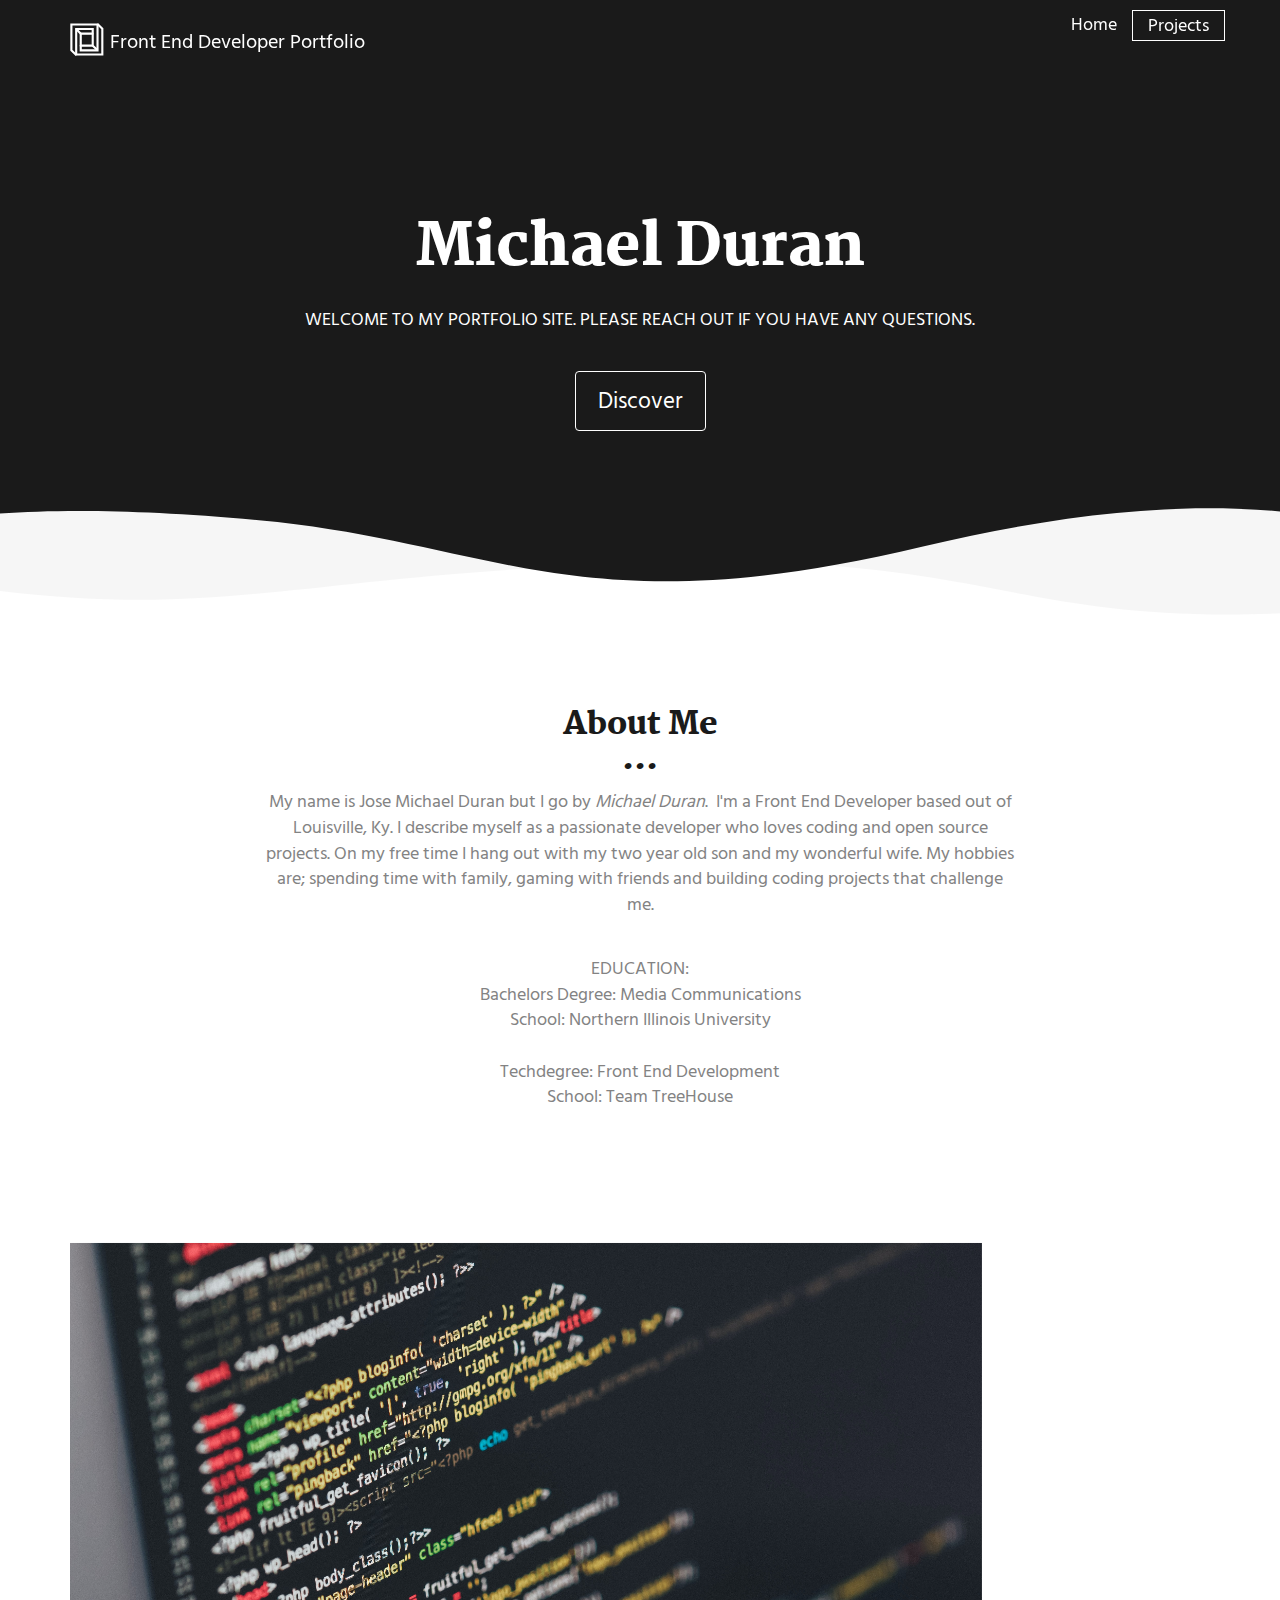
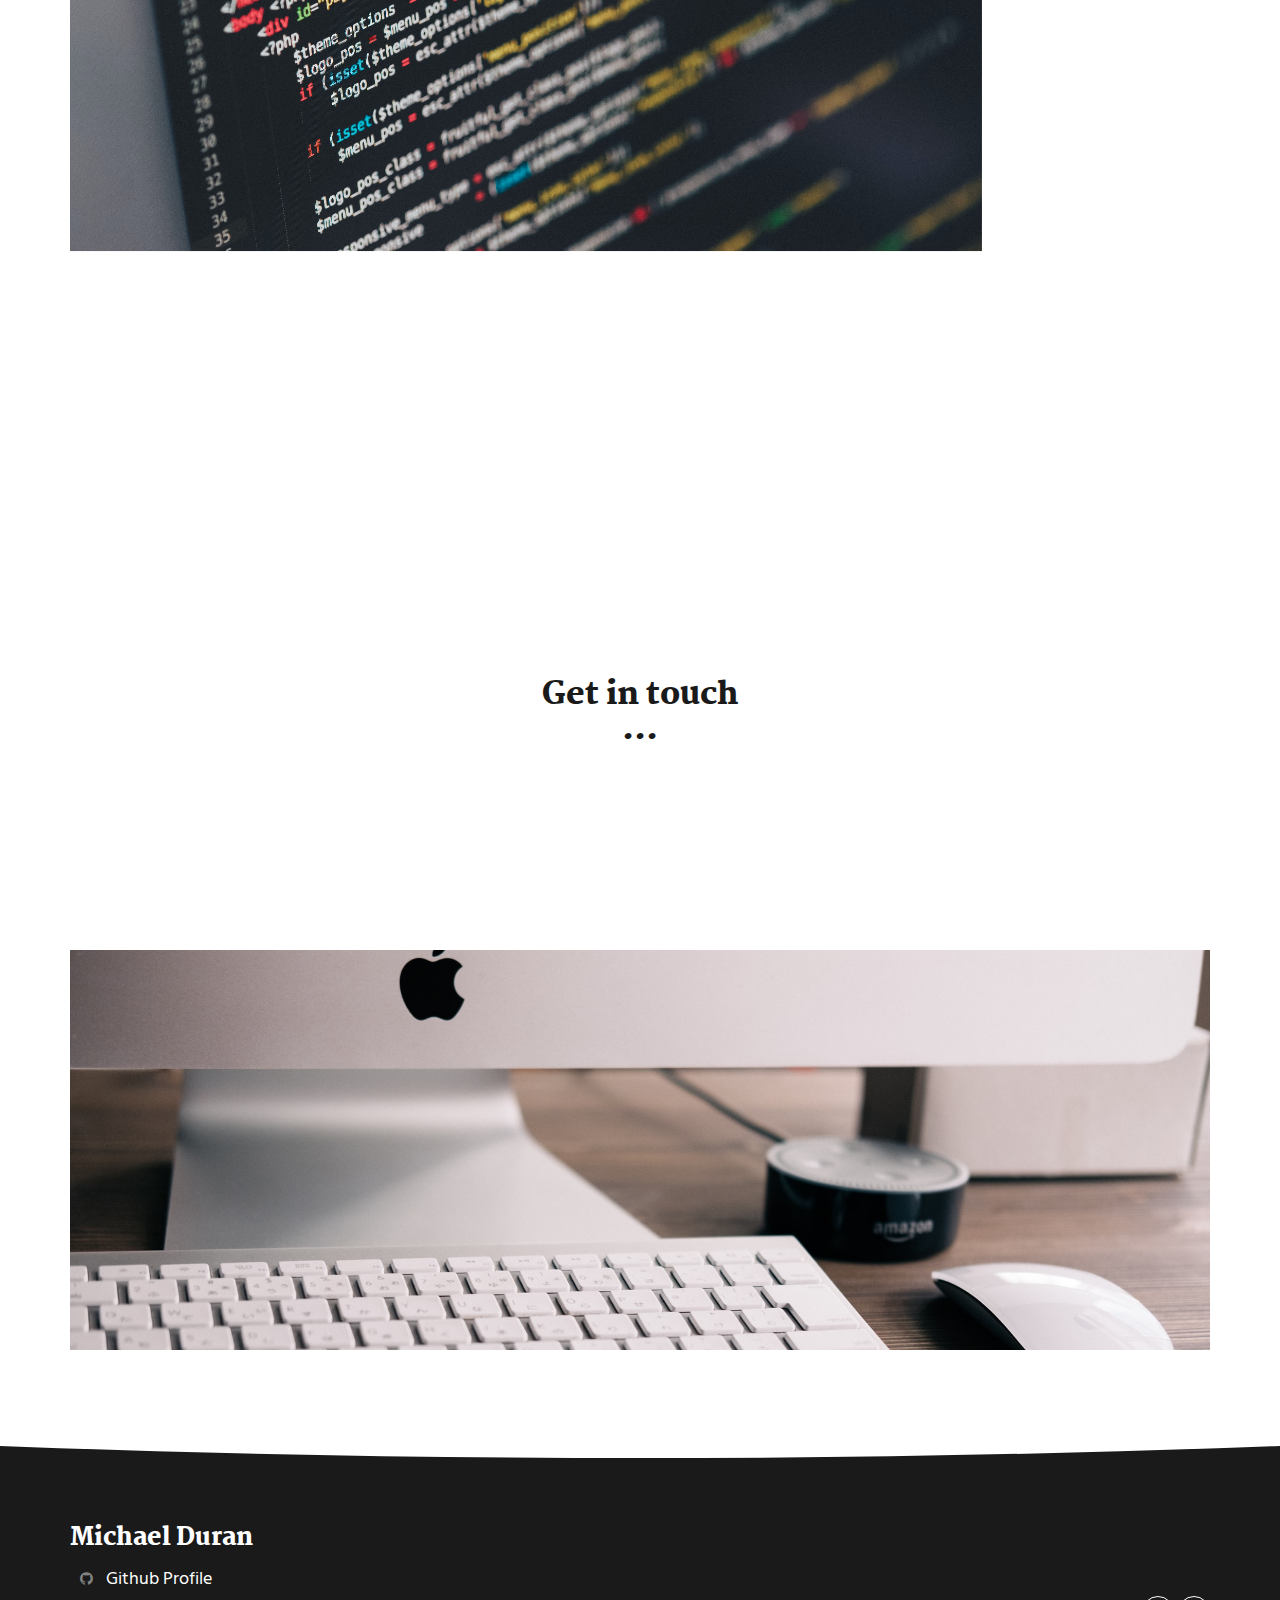
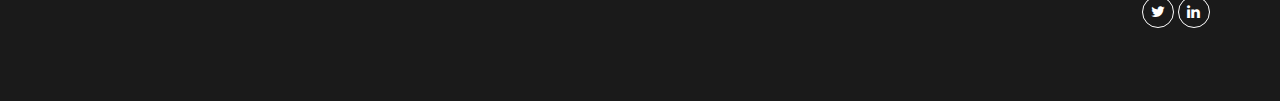
==== commit 5ae45a2a: "Update index.html" ====
--- a/index.html
+++ b/index.html
@@ -29,7 +29,7 @@
       <div class="collapse navbar-collapse" id="navbar-collapse">
         <ul class="nav navbar-nav navbar-right">
           <li><a href="./index.html" title="">Home</a></li>
-          <li><a href="./project.html" class="project" title="">Project</a></li>
+          <li><a href="./project.html" class="project" title="">Projects</a></li>
         </ul>
       </div> 
     </div>
@@ -287,4 +287,4 @@
 
 --> <script type="text/javascript" src="./main.0cf8b554.js"></script></body>
 
-</html>+</html>
--- a/main.550dcf66.css
+++ b/main.550dcf66.css
@@ -5,5 +5,5 @@
  */
 /*! normalize.css v3.0.3 | MIT License | github.com/necolas/normalize.css */html{font-family:sans-serif;-ms-text-size-adjust:100%;-webkit-text-size-adjust:100%}body{margin:0}article,aside,details,figcaption,figure,footer,header,hgroup,main,menu,nav,section,summary{display:block}audio,canvas,progress,video{display:inline-block;vertical-align:baseline}audio:not([controls]){display:none;height:0}[hidden],template{display:none}a{background-color:transparent}a:active,a:hover{outline:0}abbr[title]{border-bottom:1px dotted}b,strong{font-weight:700}dfn{font-style:italic}h1{font-size:2em;margin:.67em 0}mark{background:#ff0;color:#000}small{font-size:80%}sub,sup{font-size:75%;line-height:0;position:relative;vertical-align:baseline}sup{top:-.5em}sub{bottom:-.25em}img{border:0}svg:not(:root){overflow:hidden}figure{margin:1em 40px}hr{box-sizing:content-box;height:0}pre{overflow:auto}code,kbd,pre,samp{font-family:monospace,monospace;font-size:1em}button,input,optgroup,select,textarea{color:inherit;font:inherit;margin:0}button{overflow:visible}button,select{text-transform:none}button,html input[type=button],input[type=reset],input[type=submit]{-webkit-appearance:button;cursor:pointer}button[disabled],html input[disabled]{cursor:default}button::-moz-focus-inner,input::-moz-focus-inner{border:0;padding:0}input{line-height:normal}input[type=checkbox],input[type=radio]{box-sizing:border-box;padding:0}input[type=number]::-webkit-inner-spin-button,input[type=number]::-webkit-outer-spin-button{height:auto}input[type=search]{-webkit-appearance:textfield;box-sizing:content-box}input[type=search]::-webkit-search-cancel-button,input[type=search]::-webkit-search-decoration{-webkit-appearance:none}fieldset{border:1px solid silver;margin:0 2px;padding:.35em .625em .75em}textarea{overflow:auto}optgroup{font-weight:700}table{border-collapse:collapse;border-spacing:0}td,th{padding:0}
 
-/*! Source: https://github.com/h5bp/html5-boilerplate/blob/master/src/css/main.css */@media print{*,:after,:before{background:transparent!important;color:#000!important;box-shadow:none!important;text-shadow:none!important}a,a:visited{text-decoration:underline}a[href]:after{content:" (" attr(href) ")"}abbr[title]:after{content:" (" attr(title) ")"}a[href^="#"]:after,a[href^="javascript:"]:after{content:""}blockquote,pre{border:1px solid #999;page-break-inside:avoid}thead{display:table-header-group}img,tr{page-break-inside:avoid}img{max-width:100%!important}h2,h3,p{orphans:3;widows:3}h2,h3{page-break-after:avoid}.navbar{display:none}.btn>.caret,.dropup>.btn>.caret{border-top-color:#000!important}.label{border:1px solid #000}.table{border-collapse:collapse!important}.table td,.table th{background-color:#fff!important}.table-bordered td,.table-bordered th{border:1px solid #ddd!important}}*,:after,:before{-webkit-box-sizing:border-box;-moz-box-sizing:border-box;box-sizing:border-box}html{font-size:10px;-webkit-tap-highlight-color:transparent}body{font-family:Hind Siliguri,Helvetica,Arial,sans-serif;font-size:18px;line-height:1.42857;color:#838383;background-color:#fff}button,input,select,textarea{font-family:inherit;font-size:inherit;line-height:inherit}a{color:#1a1a1a;text-decoration:none}a:focus,a:hover{color:#1045a4;text-decoration:underline}a:focus{outline:5px auto -webkit-focus-ring-color;outline-offset:-2px}figure{margin:0}img{vertical-align:middle}.img-responsive{display:block;max-width:100%;height:auto}.img-rounded{border-radius:4px}.img-thumbnail{padding:4px;line-height:1.42857;background-color:#fff;border:1px solid #ddd;border-radius:2px;-webkit-transition:all .2s ease-in-out;-o-transition:all .2s ease-in-out;transition:all .2s ease-in-out;display:inline-block;max-width:100%;height:auto}.img-circle{border-radius:50%}hr{margin-top:25px;margin-bottom:25px;border:0;border-top:1px solid #eee}.sr-only{position:absolute;width:1px;height:1px;margin:-1px;padding:0;overflow:hidden;clip:rect(0,0,0,0);border:0}.sr-only-focusable:active,.sr-only-focusable:focus{position:static;width:auto;height:auto;margin:0;overflow:visible;clip:auto}[role=button]{cursor:pointer}.h1,.h2,.h3,.h4,.h5,.h6,h1,h2,h3,h4,h5,h6{font-family:Martel,Times New Roman,Times,serif;font-weight:900;line-height:1.1;color:#1a1a1a}.h1 .small,.h1 small,.h2 .small,.h2 small,.h3 .small,.h3 small,.h4 .small,.h4 small,.h5 .small,.h5 small,.h6 .small,.h6 small,h1 .small,h1 small,h2 .small,h2 small,h3 .small,h3 small,h4 .small,h4 small,h5 .small,h5 small,h6 .small,h6 small{font-weight:400;line-height:1;color:#777}.h1,.h2,.h3,h1,h2,h3{margin-top:25px;margin-bottom:12.5px}.h1 .small,.h1 small,.h2 .small,.h2 small,.h3 .small,.h3 small,h1 .small,h1 small,h2 .small,h2 small,h3 .small,h3 small{font-size:65%}.h4,.h5,.h6,h4,h5,h6{margin-top:12.5px;margin-bottom:12.5px}.h4 .small,.h4 small,.h5 .small,.h5 small,.h6 .small,.h6 small,h4 .small,h4 small,h5 .small,h5 small,h6 .small,h6 small{font-size:75%}.h1,h1{font-size:59px}.h2,h2{font-size:31px}.h3,h3{font-size:24px}.h4,.h5,h4,h5{font-size:18px}.h6,h6{font-size:16px}p{margin:0 0 12.5px}.lead{margin-bottom:25px;font-size:20px;font-weight:300;line-height:1.4}@media (min-width:768px){.lead{font-size:27px}}.small,small{font-size:77%}.mark,mark{background-color:#fcf8e3;padding:.2em}.text-left{text-align:left}.text-right{text-align:right}.text-center{text-align:center}.text-justify{text-align:justify}.text-nowrap{white-space:nowrap}.text-lowercase{text-transform:lowercase}.initialism,.text-uppercase{text-transform:uppercase}.text-capitalize{text-transform:capitalize}.text-muted{color:#777}.text-primary{color:#1a1a1a}a.text-primary:focus,a.text-primary:hover{color:#124fbb}.text-success{color:#fff}a.text-success:focus,a.text-success:hover{color:#e6e6e6}.text-info{color:#31708f}a.text-info:focus,a.text-info:hover{color:#245269}.text-warning{color:#8a6d3b}a.text-warning:focus,a.text-warning:hover{color:#66512c}.text-danger{color:#fff}a.text-danger:focus,a.text-danger:hover{color:#e6e6e6}.bg-primary{color:#fff;background-color:#1a1a1a}a.bg-primary:focus,a.bg-primary:hover{background-color:#124fbb}.bg-success{background-color:#08005f}a.bg-success:focus,a.bg-success:hover{background-color:#04002c}.bg-info{background-color:#d9edf7}a.bg-info:focus,a.bg-info:hover{background-color:#afd9ee}.bg-warning{background-color:#fcf8e3}a.bg-warning:focus,a.bg-warning:hover{background-color:#f7ecb5}.bg-danger{background-color:#ca044b}a.bg-danger:focus,a.bg-danger:hover{background-color:#980338}.page-header{padding-bottom:11.5px;margin:50px 0 25px;border-bottom:1px solid #eee}ol,ul{margin-top:0;margin-bottom:12.5px}ol ol,ol ul,ul ol,ul ul{margin-bottom:0}.list-inline,.list-unstyled{padding-left:0;list-style:none}.list-inline{margin-left:-5px}.list-inline>li{display:inline-block;padding-left:5px;padding-right:5px}dl{margin-top:0;margin-bottom:25px}dd,dt{line-height:1.42857}dt{font-weight:700}dd{margin-left:0}.dl-horizontal dd:after,.dl-horizontal dd:before{content:" ";display:table}.dl-horizontal dd:after{clear:both}@media (min-width:768px){.dl-horizontal dt{float:left;width:160px;clear:left;text-align:right;overflow:hidden;text-overflow:ellipsis;white-space:nowrap}.dl-horizontal dd{margin-left:180px}}abbr[data-original-title],abbr[title]{cursor:help;border-bottom:1px dotted #777}.initialism{font-size:90%}blockquote{padding:12.5px 25px;margin:0 0 25px;font-size:22.5px;border-left:5px solid #eee}blockquote ol:last-child,blockquote p:last-child,blockquote ul:last-child{margin-bottom:0}blockquote .small,blockquote footer,blockquote small{display:block;font-size:80%;line-height:1.42857;color:#777}blockquote .small:before,blockquote footer:before,blockquote small:before{content:"\2014   \A0"}.blockquote-reverse,blockquote.pull-right{padding-right:15px;padding-left:0;border-right:5px solid #eee;border-left:0;text-align:right}.blockquote-reverse .small:before,.blockquote-reverse footer:before,.blockquote-reverse small:before,blockquote.pull-right .small:before,blockquote.pull-right footer:before,blockquote.pull-right small:before{content:""}.blockquote-reverse .small:after,.blockquote-reverse footer:after,.blockquote-reverse small:after,blockquote.pull-right .small:after,blockquote.pull-right footer:after,blockquote.pull-right small:after{content:"\A0   \2014"}address{margin-bottom:25px;font-style:normal;line-height:1.42857}code,kbd,pre,samp{font-family:Menlo,Monaco,Consolas,Courier New,monospace}code{color:#c7254e;background-color:#f9f2f4}code,kbd{padding:2px 4px;font-size:90%;border-radius:2px}kbd{color:#fff;background-color:#333;box-shadow:inset 0 -1px 0 rgba(0,0,0,.25)}kbd kbd{padding:0;font-size:100%;font-weight:700;box-shadow:none}pre{display:block;padding:12px;margin:0 0 12.5px;font-size:17px;line-height:1.42857;word-break:break-all;word-wrap:break-word;color:#333;background-color:#f5f5f5;border:1px solid #ccc;border-radius:2px}pre code{padding:0;font-size:inherit;color:inherit;white-space:pre-wrap;background-color:transparent;border-radius:0}.pre-scrollable{max-height:340px;overflow-y:scroll}.container{margin-right:auto;margin-left:auto;padding-left:15px;padding-right:15px}.container:after,.container:before{content:" ";display:table}.container:after{clear:both}@media (min-width:768px){.container{width:750px}}@media (min-width:992px){.container{width:970px}}@media (min-width:1200px){.container{width:1170px}}.container-fluid{margin-right:auto;margin-left:auto;padding-left:15px;padding-right:15px}.container-fluid:after,.container-fluid:before{content:" ";display:table}.container-fluid:after{clear:both}.row{margin-left:-15px;margin-right:-15px}.row:after,.row:before{content:" ";display:table}.row:after{clear:both}.col-lg-1,.col-lg-2,.col-lg-3,.col-lg-4,.col-lg-5,.col-lg-6,.col-lg-7,.col-lg-8,.col-lg-9,.col-lg-10,.col-lg-11,.col-lg-12,.col-md-1,.col-md-2,.col-md-3,.col-md-4,.col-md-5,.col-md-6,.col-md-7,.col-md-8,.col-md-9,.col-md-10,.col-md-11,.col-md-12,.col-sm-1,.col-sm-2,.col-sm-3,.col-sm-4,.col-sm-5,.col-sm-6,.col-sm-7,.col-sm-8,.col-sm-9,.col-sm-10,.col-sm-11,.col-sm-12,.col-xs-1,.col-xs-2,.col-xs-3,.col-xs-4,.col-xs-5,.col-xs-6,.col-xs-7,.col-xs-8,.col-xs-9,.col-xs-10,.col-xs-11,.col-xs-12{position:relative;min-height:1px;padding-left:15px;padding-right:15px}.col-xs-1,.col-xs-2,.col-xs-3,.col-xs-4,.col-xs-5,.col-xs-6,.col-xs-7,.col-xs-8,.col-xs-9,.col-xs-10,.col-xs-11,.col-xs-12{float:left}.col-xs-1{width:8.33333%}.col-xs-2{width:16.66667%}.col-xs-3{width:25%}.col-xs-4{width:33.33333%}.col-xs-5{width:41.66667%}.col-xs-6{width:50%}.col-xs-7{width:58.33333%}.col-xs-8{width:66.66667%}.col-xs-9{width:75%}.col-xs-10{width:83.33333%}.col-xs-11{width:91.66667%}.col-xs-12{width:100%}.col-xs-pull-0{right:auto}.col-xs-pull-1{right:8.33333%}.col-xs-pull-2{right:16.66667%}.col-xs-pull-3{right:25%}.col-xs-pull-4{right:33.33333%}.col-xs-pull-5{right:41.66667%}.col-xs-pull-6{right:50%}.col-xs-pull-7{right:58.33333%}.col-xs-pull-8{right:66.66667%}.col-xs-pull-9{right:75%}.col-xs-pull-10{right:83.33333%}.col-xs-pull-11{right:91.66667%}.col-xs-pull-12{right:100%}.col-xs-push-0{left:auto}.col-xs-push-1{left:8.33333%}.col-xs-push-2{left:16.66667%}.col-xs-push-3{left:25%}.col-xs-push-4{left:33.33333%}.col-xs-push-5{left:41.66667%}.col-xs-push-6{left:50%}.col-xs-push-7{left:58.33333%}.col-xs-push-8{left:66.66667%}.col-xs-push-9{left:75%}.col-xs-push-10{left:83.33333%}.col-xs-push-11{left:91.66667%}.col-xs-push-12{left:100%}.col-xs-offset-0{margin-left:0}.col-xs-offset-1{margin-left:8.33333%}.col-xs-offset-2{margin-left:16.66667%}.col-xs-offset-3{margin-left:25%}.col-xs-offset-4{margin-left:33.33333%}.col-xs-offset-5{margin-left:41.66667%}.col-xs-offset-6{margin-left:50%}.col-xs-offset-7{margin-left:58.33333%}.col-xs-offset-8{margin-left:66.66667%}.col-xs-offset-9{margin-left:75%}.col-xs-offset-10{margin-left:83.33333%}.col-xs-offset-11{margin-left:91.66667%}.col-xs-offset-12{margin-left:100%}@media (min-width:768px){.col-sm-1,.col-sm-2,.col-sm-3,.col-sm-4,.col-sm-5,.col-sm-6,.col-sm-7,.col-sm-8,.col-sm-9,.col-sm-10,.col-sm-11,.col-sm-12{float:left}.col-sm-1{width:8.33333%}.col-sm-2{width:16.66667%}.col-sm-3{width:25%}.col-sm-4{width:33.33333%}.col-sm-5{width:41.66667%}.col-sm-6{width:50%}.col-sm-7{width:58.33333%}.col-sm-8{width:66.66667%}.col-sm-9{width:75%}.col-sm-10{width:83.33333%}.col-sm-11{width:91.66667%}.col-sm-12{width:100%}.col-sm-pull-0{right:auto}.col-sm-pull-1{right:8.33333%}.col-sm-pull-2{right:16.66667%}.col-sm-pull-3{right:25%}.col-sm-pull-4{right:33.33333%}.col-sm-pull-5{right:41.66667%}.col-sm-pull-6{right:50%}.col-sm-pull-7{right:58.33333%}.col-sm-pull-8{right:66.66667%}.col-sm-pull-9{right:75%}.col-sm-pull-10{right:83.33333%}.col-sm-pull-11{right:91.66667%}.col-sm-pull-12{right:100%}.col-sm-push-0{left:auto}.col-sm-push-1{left:8.33333%}.col-sm-push-2{left:16.66667%}.col-sm-push-3{left:25%}.col-sm-push-4{left:33.33333%}.col-sm-push-5{left:41.66667%}.col-sm-push-6{left:50%}.col-sm-push-7{left:58.33333%}.col-sm-push-8{left:66.66667%}.col-sm-push-9{left:75%}.col-sm-push-10{left:83.33333%}.col-sm-push-11{left:91.66667%}.col-sm-push-12{left:100%}.col-sm-offset-0{margin-left:0}.col-sm-offset-1{margin-left:8.33333%}.col-sm-offset-2{margin-left:16.66667%}.col-sm-offset-3{margin-left:25%}.col-sm-offset-4{margin-left:33.33333%}.col-sm-offset-5{margin-left:41.66667%}.col-sm-offset-6{margin-left:50%}.col-sm-offset-7{margin-left:58.33333%}.col-sm-offset-8{margin-left:66.66667%}.col-sm-offset-9{margin-left:75%}.col-sm-offset-10{margin-left:83.33333%}.col-sm-offset-11{margin-left:91.66667%}.col-sm-offset-12{margin-left:100%}}@media (min-width:992px){.col-md-1,.col-md-2,.col-md-3,.col-md-4,.col-md-5,.col-md-6,.col-md-7,.col-md-8,.col-md-9,.col-md-10,.col-md-11,.col-md-12{float:left}.col-md-1{width:8.33333%}.col-md-2{width:16.66667%}.col-md-3{width:25%}.col-md-4{width:33.33333%}.col-md-5{width:41.66667%}.col-md-6{width:50%}.col-md-7{width:58.33333%}.col-md-8{width:66.66667%}.col-md-9{width:75%}.col-md-10{width:83.33333%}.col-md-11{width:91.66667%}.col-md-12{width:100%}.col-md-pull-0{right:auto}.col-md-pull-1{right:8.33333%}.col-md-pull-2{right:16.66667%}.col-md-pull-3{right:25%}.col-md-pull-4{right:33.33333%}.col-md-pull-5{right:41.66667%}.col-md-pull-6{right:50%}.col-md-pull-7{right:58.33333%}.col-md-pull-8{right:66.66667%}.col-md-pull-9{right:75%}.col-md-pull-10{right:83.33333%}.col-md-pull-11{right:91.66667%}.col-md-pull-12{right:100%}.col-md-push-0{left:auto}.col-md-push-1{left:8.33333%}.col-md-push-2{left:16.66667%}.col-md-push-3{left:25%}.col-md-push-4{left:33.33333%}.col-md-push-5{left:41.66667%}.col-md-push-6{left:50%}.col-md-push-7{left:58.33333%}.col-md-push-8{left:66.66667%}.col-md-push-9{left:75%}.col-md-push-10{left:83.33333%}.col-md-push-11{left:91.66667%}.col-md-push-12{left:100%}.col-md-offset-0{margin-left:0}.col-md-offset-1{margin-left:8.33333%}.col-md-offset-2{margin-left:16.66667%}.col-md-offset-3{margin-left:25%}.col-md-offset-4{margin-left:33.33333%}.col-md-offset-5{margin-left:41.66667%}.col-md-offset-6{margin-left:50%}.col-md-offset-7{margin-left:58.33333%}.col-md-offset-8{margin-left:66.66667%}.col-md-offset-9{margin-left:75%}.col-md-offset-10{margin-left:83.33333%}.col-md-offset-11{margin-left:91.66667%}.col-md-offset-12{margin-left:100%}}@media (min-width:1200px){.col-lg-1,.col-lg-2,.col-lg-3,.col-lg-4,.col-lg-5,.col-lg-6,.col-lg-7,.col-lg-8,.col-lg-9,.col-lg-10,.col-lg-11,.col-lg-12{float:left}.col-lg-1{width:8.33333%}.col-lg-2{width:16.66667%}.col-lg-3{width:25%}.col-lg-4{width:33.33333%}.col-lg-5{width:41.66667%}.col-lg-6{width:50%}.col-lg-7{width:58.33333%}.col-lg-8{width:66.66667%}.col-lg-9{width:75%}.col-lg-10{width:83.33333%}.col-lg-11{width:91.66667%}.col-lg-12{width:100%}.col-lg-pull-0{right:auto}.col-lg-pull-1{right:8.33333%}.col-lg-pull-2{right:16.66667%}.col-lg-pull-3{right:25%}.col-lg-pull-4{right:33.33333%}.col-lg-pull-5{right:41.66667%}.col-lg-pull-6{right:50%}.col-lg-pull-7{right:58.33333%}.col-lg-pull-8{right:66.66667%}.col-lg-pull-9{right:75%}.col-lg-pull-10{right:83.33333%}.col-lg-pull-11{right:91.66667%}.col-lg-pull-12{right:100%}.col-lg-push-0{left:auto}.col-lg-push-1{left:8.33333%}.col-lg-push-2{left:16.66667%}.col-lg-push-3{left:25%}.col-lg-push-4{left:33.33333%}.col-lg-push-5{left:41.66667%}.col-lg-push-6{left:50%}.col-lg-push-7{left:58.33333%}.col-lg-push-8{left:66.66667%}.col-lg-push-9{left:75%}.col-lg-push-10{left:83.33333%}.col-lg-push-11{left:91.66667%}.col-lg-push-12{left:100%}.col-lg-offset-0{margin-left:0}.col-lg-offset-1{margin-left:8.33333%}.col-lg-offset-2{margin-left:16.66667%}.col-lg-offset-3{margin-left:25%}.col-lg-offset-4{margin-left:33.33333%}.col-lg-offset-5{margin-left:41.66667%}.col-lg-offset-6{margin-left:50%}.col-lg-offset-7{margin-left:58.33333%}.col-lg-offset-8{margin-left:66.66667%}.col-lg-offset-9{margin-left:75%}.col-lg-offset-10{margin-left:83.33333%}.col-lg-offset-11{margin-left:91.66667%}.col-lg-offset-12{margin-left:100%}}table{background-color:transparent}caption{padding-top:8px;padding-bottom:8px;color:#777}caption,th{text-align:left}.table{width:100%;max-width:100%;margin-bottom:25px}.table>tbody>tr>td,.table>tbody>tr>th,.table>tfoot>tr>td,.table>tfoot>tr>th,.table>thead>tr>td,.table>thead>tr>th{padding:8px;line-height:1.42857;vertical-align:top;border-top:1px solid #ddd}.table>thead>tr>th{vertical-align:bottom;border-bottom:2px solid #ddd}.table>caption+thead>tr:first-child>td,.table>caption+thead>tr:first-child>th,.table>colgroup+thead>tr:first-child>td,.table>colgroup+thead>tr:first-child>th,.table>thead:first-child>tr:first-child>td,.table>thead:first-child>tr:first-child>th{border-top:0}.table>tbody+tbody{border-top:2px solid #ddd}.table .table{background-color:#fff}.table-condensed>tbody>tr>td,.table-condensed>tbody>tr>th,.table-condensed>tfoot>tr>td,.table-condensed>tfoot>tr>th,.table-condensed>thead>tr>td,.table-condensed>thead>tr>th{padding:5px}.table-bordered,.table-bordered>tbody>tr>td,.table-bordered>tbody>tr>th,.table-bordered>tfoot>tr>td,.table-bordered>tfoot>tr>th,.table-bordered>thead>tr>td,.table-bordered>thead>tr>th{border:1px solid #ddd}.table-bordered>thead>tr>td,.table-bordered>thead>tr>th{border-bottom-width:2px}.table-striped>tbody>tr:nth-of-type(odd){background-color:#f9f9f9}.table-hover>tbody>tr:hover{background-color:#f5f5f5}table col[class*=col-]{position:static;float:none;display:table-column}table td[class*=col-],table th[class*=col-]{position:static;float:none;display:table-cell}.table>tbody>tr.active>td,.table>tbody>tr.active>th,.table>tbody>tr>td.active,.table>tbody>tr>th.active,.table>tfoot>tr.active>td,.table>tfoot>tr.active>th,.table>tfoot>tr>td.active,.table>tfoot>tr>th.active,.table>thead>tr.active>td,.table>thead>tr.active>th,.table>thead>tr>td.active,.table>thead>tr>th.active{background-color:#f5f5f5}.table-hover>tbody>tr.active:hover>td,.table-hover>tbody>tr.active:hover>th,.table-hover>tbody>tr:hover>.active,.table-hover>tbody>tr>td.active:hover,.table-hover>tbody>tr>th.active:hover{background-color:#e8e8e8}.table>tbody>tr.success>td,.table>tbody>tr.success>th,.table>tbody>tr>td.success,.table>tbody>tr>th.success,.table>tfoot>tr.success>td,.table>tfoot>tr.success>th,.table>tfoot>tr>td.success,.table>tfoot>tr>th.success,.table>thead>tr.success>td,.table>thead>tr.success>th,.table>thead>tr>td.success,.table>thead>tr>th.success{background-color:#08005f}.table-hover>tbody>tr.success:hover>td,.table-hover>tbody>tr.success:hover>th,.table-hover>tbody>tr:hover>.success,.table-hover>tbody>tr>td.success:hover,.table-hover>tbody>tr>th.success:hover{background-color:#060046}.table>tbody>tr.info>td,.table>tbody>tr.info>th,.table>tbody>tr>td.info,.table>tbody>tr>th.info,.table>tfoot>tr.info>td,.table>tfoot>tr.info>th,.table>tfoot>tr>td.info,.table>tfoot>tr>th.info,.table>thead>tr.info>td,.table>thead>tr.info>th,.table>thead>tr>td.info,.table>thead>tr>th.info{background-color:#d9edf7}.table-hover>tbody>tr.info:hover>td,.table-hover>tbody>tr.info:hover>th,.table-hover>tbody>tr:hover>.info,.table-hover>tbody>tr>td.info:hover,.table-hover>tbody>tr>th.info:hover{background-color:#c4e3f3}.table>tbody>tr.warning>td,.table>tbody>tr.warning>th,.table>tbody>tr>td.warning,.table>tbody>tr>th.warning,.table>tfoot>tr.warning>td,.table>tfoot>tr.warning>th,.table>tfoot>tr>td.warning,.table>tfoot>tr>th.warning,.table>thead>tr.warning>td,.table>thead>tr.warning>th,.table>thead>tr>td.warning,.table>thead>tr>th.warning{background-color:#fcf8e3}.table-hover>tbody>tr.warning:hover>td,.table-hover>tbody>tr.warning:hover>th,.table-hover>tbody>tr:hover>.warning,.table-hover>tbody>tr>td.warning:hover,.table-hover>tbody>tr>th.warning:hover{background-color:#faf2cc}.table>tbody>tr.danger>td,.table>tbody>tr.danger>th,.table>tbody>tr>td.danger,.table>tbody>tr>th.danger,.table>tfoot>tr.danger>td,.table>tfoot>tr.danger>th,.table>tfoot>tr>td.danger,.table>tfoot>tr>th.danger,.table>thead>tr.danger>td,.table>thead>tr.danger>th,.table>thead>tr>td.danger,.table>thead>tr>th.danger{background-color:#ca044b}.table-hover>tbody>tr.danger:hover>td,.table-hover>tbody>tr.danger:hover>th,.table-hover>tbody>tr:hover>.danger,.table-hover>tbody>tr>td.danger:hover,.table-hover>tbody>tr>th.danger:hover{background-color:#b10442}.table-responsive{overflow-x:auto;min-height:.01%}@media screen and (max-width:767px){.table-responsive{width:100%;margin-bottom:18.75px;overflow-y:hidden;-ms-overflow-style:-ms-autohiding-scrollbar;border:1px solid #ddd}.table-responsive>.table{margin-bottom:0}.table-responsive>.table>tbody>tr>td,.table-responsive>.table>tbody>tr>th,.table-responsive>.table>tfoot>tr>td,.table-responsive>.table>tfoot>tr>th,.table-responsive>.table>thead>tr>td,.table-responsive>.table>thead>tr>th{white-space:nowrap}.table-responsive>.table-bordered{border:0}.table-responsive>.table-bordered>tbody>tr>td:first-child,.table-responsive>.table-bordered>tbody>tr>th:first-child,.table-responsive>.table-bordered>tfoot>tr>td:first-child,.table-responsive>.table-bordered>tfoot>tr>th:first-child,.table-responsive>.table-bordered>thead>tr>td:first-child,.table-responsive>.table-bordered>thead>tr>th:first-child{border-left:0}.table-responsive>.table-bordered>tbody>tr>td:last-child,.table-responsive>.table-bordered>tbody>tr>th:last-child,.table-responsive>.table-bordered>tfoot>tr>td:last-child,.table-responsive>.table-bordered>tfoot>tr>th:last-child,.table-responsive>.table-bordered>thead>tr>td:last-child,.table-responsive>.table-bordered>thead>tr>th:last-child{border-right:0}.table-responsive>.table-bordered>tbody>tr:last-child>td,.table-responsive>.table-bordered>tbody>tr:last-child>th,.table-responsive>.table-bordered>tfoot>tr:last-child>td,.table-responsive>.table-bordered>tfoot>tr:last-child>th{border-bottom:0}}fieldset{margin:0;min-width:0}fieldset,legend{padding:0;border:0}legend{display:block;width:100%;margin-bottom:25px;font-size:27px;line-height:inherit;color:#333;border-bottom:1px solid #e5e5e5}label{display:inline-block;max-width:100%;margin-bottom:5px;font-weight:700}input[type=search]{-webkit-box-sizing:border-box;-moz-box-sizing:border-box;box-sizing:border-box}input[type=checkbox],input[type=radio]{margin:4px 0 0;margin-top:1px\9;line-height:normal}input[type=file]{display:block}input[type=range]{display:block;width:100%}select[multiple],select[size]{height:auto}input[type=checkbox]:focus,input[type=file]:focus,input[type=radio]:focus{outline:5px auto -webkit-focus-ring-color;outline-offset:-2px}output{padding-top:13px}.form-control,output{display:block;font-size:18px;line-height:1.42857;color:#555}.form-control{width:100%;height:51px;padding:12px 18px;background-color:#fff;background-image:none;border:1px solid #ddd;border-radius:2px;-webkit-box-shadow:inset 0 1px 1px rgba(0,0,0,.075);box-shadow:inset 0 1px 1px rgba(0,0,0,.075);-webkit-transition:border-color .15s ease-in-out,box-shadow .15s ease-in-out;-o-transition:border-color ease-in-out .15s,box-shadow ease-in-out .15s;transition:border-color .15s ease-in-out,box-shadow .15s ease-in-out}.form-control:focus{border-color:#66afe9;-webkit-box-shadow:inset 0 1px 1px rgba(0,0,0,.075),0 0 8px rgba(102,175,233,.6);box-shadow:inset 0 1px 1px rgba(0,0,0,.075),0 0 8px rgba(102,175,233,.6)}.form-control::-moz-placeholder{color:#999;opacity:1}.form-control:-ms-input-placeholder{color:#999}.form-control::-webkit-input-placeholder{color:#999}.form-control::-ms-expand{border:0;background-color:transparent}.form-control[disabled],.form-control[readonly],fieldset[disabled] .form-control{background-color:#eee;opacity:1}.form-control[disabled],fieldset[disabled] .form-control{cursor:not-allowed}textarea.form-control{height:auto}input[type=search]{-webkit-appearance:none}@media screen and (-webkit-min-device-pixel-ratio:0){input[type=date].form-control,input[type=datetime-local].form-control,input[type=month].form-control,input[type=time].form-control{line-height:51px}.input-group-sm>.input-group-btn>input[type=date].btn,.input-group-sm>.input-group-btn>input[type=datetime-local].btn,.input-group-sm>.input-group-btn>input[type=month].btn,.input-group-sm>.input-group-btn>input[type=time].btn,.input-group-sm>input[type=date].form-control,.input-group-sm>input[type=date].input-group-addon,.input-group-sm>input[type=datetime-local].form-control,.input-group-sm>input[type=datetime-local].input-group-addon,.input-group-sm>input[type=month].form-control,.input-group-sm>input[type=month].input-group-addon,.input-group-sm>input[type=time].form-control,.input-group-sm>input[type=time].input-group-addon,.input-group-sm input[type=date],.input-group-sm input[type=datetime-local],.input-group-sm input[type=month],.input-group-sm input[type=time],input[type=date].input-sm,input[type=datetime-local].input-sm,input[type=month].input-sm,input[type=time].input-sm{line-height:37px}.input-group-lg>.input-group-btn>input[type=date].btn,.input-group-lg>.input-group-btn>input[type=datetime-local].btn,.input-group-lg>.input-group-btn>input[type=month].btn,.input-group-lg>.input-group-btn>input[type=time].btn,.input-group-lg>input[type=date].form-control,.input-group-lg>input[type=date].input-group-addon,.input-group-lg>input[type=datetime-local].form-control,.input-group-lg>input[type=datetime-local].input-group-addon,.input-group-lg>input[type=month].form-control,.input-group-lg>input[type=month].input-group-addon,.input-group-lg>input[type=time].form-control,.input-group-lg>input[type=time].input-group-addon,.input-group-lg input[type=date],.input-group-lg input[type=datetime-local],.input-group-lg input[type=month],.input-group-lg input[type=time],input[type=date].input-lg,input[type=datetime-local].input-lg,input[type=month].input-lg,input[type=time].input-lg{line-height:61px}}.form-group{margin-bottom:15px}.checkbox,.radio{position:relative;display:block;margin-top:10px;margin-bottom:10px}.checkbox label,.radio label{min-height:25px;padding-left:20px;margin-bottom:0;font-weight:400;cursor:pointer}.checkbox-inline input[type=checkbox],.checkbox input[type=checkbox],.radio-inline input[type=radio],.radio input[type=radio]{position:absolute;margin-left:-20px;margin-top:4px\9}.checkbox+.checkbox,.radio+.radio{margin-top:-5px}.checkbox-inline,.radio-inline{position:relative;display:inline-block;padding-left:20px;margin-bottom:0;vertical-align:middle;font-weight:400;cursor:pointer}.checkbox-inline+.checkbox-inline,.radio-inline+.radio-inline{margin-top:0;margin-left:10px}.checkbox-inline.disabled,.checkbox.disabled label,.radio-inline.disabled,.radio.disabled label,fieldset[disabled] .checkbox-inline,fieldset[disabled] .checkbox label,fieldset[disabled] .radio-inline,fieldset[disabled] .radio label,fieldset[disabled] input[type=checkbox],fieldset[disabled] input[type=radio],input[type=checkbox].disabled,input[type=checkbox][disabled],input[type=radio].disabled,input[type=radio][disabled]{cursor:not-allowed}.form-control-static{padding-top:13px;padding-bottom:13px;margin-bottom:0;min-height:43px}.form-control-static.input-lg,.form-control-static.input-sm,.input-group-lg>.form-control-static.form-control,.input-group-lg>.form-control-static.input-group-addon,.input-group-lg>.input-group-btn>.form-control-static.btn,.input-group-sm>.form-control-static.form-control,.input-group-sm>.form-control-static.input-group-addon,.input-group-sm>.input-group-btn>.form-control-static.btn{padding-left:0;padding-right:0}.input-group-sm>.form-control,.input-group-sm>.input-group-addon,.input-group-sm>.input-group-btn>.btn,.input-sm{height:37px;padding:7px 10px;font-size:14px;line-height:1.5;border-radius:2px}.input-group-sm>.input-group-btn>select.btn,.input-group-sm>select.form-control,.input-group-sm>select.input-group-addon,select.input-sm{height:37px;line-height:37px}.input-group-sm>.input-group-btn>select[multiple].btn,.input-group-sm>.input-group-btn>textarea.btn,.input-group-sm>select[multiple].form-control,.input-group-sm>select[multiple].input-group-addon,.input-group-sm>textarea.form-control,.input-group-sm>textarea.input-group-addon,select[multiple].input-sm,textarea.input-sm{height:auto}.form-group-sm .form-control{height:37px;padding:7px 10px;font-size:14px;line-height:1.5;border-radius:2px}.form-group-sm select.form-control{height:37px;line-height:37px}.form-group-sm select[multiple].form-control,.form-group-sm textarea.form-control{height:auto}.form-group-sm .form-control-static{height:37px;min-height:39px;padding:8px 10px;font-size:14px;line-height:1.5}.input-group-lg>.form-control,.input-group-lg>.input-group-addon,.input-group-lg>.input-group-btn>.btn,.input-lg{height:61px;padding:14px 22px;font-size:23px;line-height:1.33333;border-radius:4px}.input-group-lg>.input-group-btn>select.btn,.input-group-lg>select.form-control,.input-group-lg>select.input-group-addon,select.input-lg{height:61px;line-height:61px}.input-group-lg>.input-group-btn>select[multiple].btn,.input-group-lg>.input-group-btn>textarea.btn,.input-group-lg>select[multiple].form-control,.input-group-lg>select[multiple].input-group-addon,.input-group-lg>textarea.form-control,.input-group-lg>textarea.input-group-addon,select[multiple].input-lg,textarea.input-lg{height:auto}.form-group-lg .form-control{height:61px;padding:14px 22px;font-size:23px;line-height:1.33333;border-radius:4px}.form-group-lg select.form-control{height:61px;line-height:61px}.form-group-lg select[multiple].form-control,.form-group-lg textarea.form-control{height:auto}.form-group-lg .form-control-static{height:61px;min-height:48px;padding:15px 22px;font-size:23px;line-height:1.33333}.has-feedback{position:relative}.has-feedback .form-control{padding-right:63.75px}.form-control-feedback{position:absolute;top:0;right:0;z-index:2;display:block;width:51px;height:51px;line-height:51px;text-align:center;pointer-events:none}.form-group-lg .form-control+.form-control-feedback,.input-group-lg+.form-control-feedback,.input-group-lg>.form-control+.form-control-feedback,.input-group-lg>.input-group-addon+.form-control-feedback,.input-group-lg>.input-group-btn>.btn+.form-control-feedback,.input-lg+.form-control-feedback{width:61px;height:61px;line-height:61px}.form-group-sm .form-control+.form-control-feedback,.input-group-sm+.form-control-feedback,.input-group-sm>.form-control+.form-control-feedback,.input-group-sm>.input-group-addon+.form-control-feedback,.input-group-sm>.input-group-btn>.btn+.form-control-feedback,.input-sm+.form-control-feedback{width:37px;height:37px;line-height:37px}.has-success .checkbox,.has-success .checkbox-inline,.has-success.checkbox-inline label,.has-success.checkbox label,.has-success .control-label,.has-success .help-block,.has-success .radio,.has-success .radio-inline,.has-success.radio-inline label,.has-success.radio label{color:#fff}.has-success .form-control{border-color:#fff;-webkit-box-shadow:inset 0 1px 1px rgba(0,0,0,.075);box-shadow:inset 0 1px 1px rgba(0,0,0,.075)}.has-success .form-control:focus{border-color:#e6e6e6;-webkit-box-shadow:inset 0 1px 1px rgba(0,0,0,.075),0 0 6px #fff;box-shadow:inset 0 1px 1px rgba(0,0,0,.075),0 0 6px #fff}.has-success .input-group-addon{color:#fff;border-color:#fff;background-color:#08005f}.has-success .form-control-feedback{color:#fff}.has-warning .checkbox,.has-warning .checkbox-inline,.has-warning.checkbox-inline label,.has-warning.checkbox label,.has-warning .control-label,.has-warning .help-block,.has-warning .radio,.has-warning .radio-inline,.has-warning.radio-inline label,.has-warning.radio label{color:#8a6d3b}.has-warning .form-control{border-color:#8a6d3b;-webkit-box-shadow:inset 0 1px 1px rgba(0,0,0,.075);box-shadow:inset 0 1px 1px rgba(0,0,0,.075)}.has-warning .form-control:focus{border-color:#66512c;-webkit-box-shadow:inset 0 1px 1px rgba(0,0,0,.075),0 0 6px #c0a16b;box-shadow:inset 0 1px 1px rgba(0,0,0,.075),0 0 6px #c0a16b}.has-warning .input-group-addon{color:#8a6d3b;border-color:#8a6d3b;background-color:#fcf8e3}.has-warning .form-control-feedback{color:#8a6d3b}.has-error .checkbox,.has-error .checkbox-inline,.has-error.checkbox-inline label,.has-error.checkbox label,.has-error .control-label,.has-error .help-block,.has-error .radio,.has-error .radio-inline,.has-error.radio-inline label,.has-error.radio label{color:#fff}.has-error .form-control{border-color:#fff;-webkit-box-shadow:inset 0 1px 1px rgba(0,0,0,.075);box-shadow:inset 0 1px 1px rgba(0,0,0,.075)}.has-error .form-control:focus{border-color:#e6e6e6;-webkit-box-shadow:inset 0 1px 1px rgba(0,0,0,.075),0 0 6px #fff;box-shadow:inset 0 1px 1px rgba(0,0,0,.075),0 0 6px #fff}.has-error .input-group-addon{color:#fff;border-color:#fff;background-color:#ca044b}.has-error .form-control-feedback{color:#fff}.has-feedback label~.form-control-feedback{top:30px}.has-feedback label.sr-only~.form-control-feedback{top:0}.help-block{display:block;margin-top:5px;margin-bottom:10px;color:#c3c3c3}@media (min-width:768px){.form-inline .form-group{display:inline-block;margin-bottom:0;vertical-align:middle}.form-inline .form-control{display:inline-block;width:auto;vertical-align:middle}.form-inline .form-control-static{display:inline-block}.form-inline .input-group{display:inline-table;vertical-align:middle}.form-inline .input-group .form-control,.form-inline .input-group .input-group-addon,.form-inline .input-group .input-group-btn{width:auto}.form-inline .input-group>.form-control{width:100%}.form-inline .control-label{margin-bottom:0;vertical-align:middle}.form-inline .checkbox,.form-inline .radio{display:inline-block;margin-top:0;margin-bottom:0;vertical-align:middle}.form-inline .checkbox label,.form-inline .radio label{padding-left:0}.form-inline .checkbox input[type=checkbox],.form-inline .radio input[type=radio]{position:relative;margin-left:0}.form-inline .has-feedback .form-control-feedback{top:0}}.form-horizontal .checkbox,.form-horizontal .checkbox-inline,.form-horizontal .radio,.form-horizontal .radio-inline{margin-top:0;margin-bottom:0;padding-top:13px}.form-horizontal .checkbox,.form-horizontal .radio{min-height:38px}.form-horizontal .form-group{margin-left:-15px;margin-right:-15px}.form-horizontal .form-group:after,.form-horizontal .form-group:before{content:" ";display:table}.form-horizontal .form-group:after{clear:both}@media (min-width:768px){.form-horizontal .control-label{text-align:right;margin-bottom:0;padding-top:13px}}.form-horizontal .has-feedback .form-control-feedback{right:15px}@media (min-width:768px){.form-horizontal .form-group-lg .control-label{padding-top:15px;font-size:23px}}@media (min-width:768px){.form-horizontal .form-group-sm .control-label{padding-top:8px;font-size:14px}}.btn{display:inline-block;margin-bottom:0;font-weight:400;text-align:center;vertical-align:middle;touch-action:manipulation;cursor:pointer;background-image:none;border:1px solid transparent;white-space:nowrap;padding:12px 18px;font-size:18px;line-height:1.42857;border-radius:2px;-webkit-user-select:none;-moz-user-select:none;-ms-user-select:none;user-select:none}.btn.active.focus,.btn.active:focus,.btn.focus,.btn:active.focus,.btn:active:focus,.btn:focus{outline:5px auto -webkit-focus-ring-color;outline-offset:-2px}.btn.focus,.btn:focus,.btn:hover{color:#fff;text-decoration:none}.btn.active,.btn:active{outline:0;background-image:none;-webkit-box-shadow:inset 0 3px 5px rgba(0,0,0,.125);box-shadow:inset 0 3px 5px rgba(0,0,0,.125)}.btn.disabled,.btn[disabled],fieldset[disabled] .btn{cursor:not-allowed;opacity:.65;filter:alpha(opacity=65);-webkit-box-shadow:none;box-shadow:none}a.btn.disabled,fieldset[disabled] a.btn{pointer-events:none}.btn-default{color:#fff;background-color:transparent;border-color:#fff}.btn-default.focus,.btn-default:focus{color:#fff;background-color:transparent;border-color:#bfbfbf}.btn-default.active,.btn-default:active,.btn-default:hover,.open>.btn-default.dropdown-toggle{color:#fff;background-color:transparent;border-color:#e0e0e0}.btn-default.active.focus,.btn-default.active:focus,.btn-default.active:hover,.btn-default:active.focus,.btn-default:active:focus,.btn-default:active:hover,.open>.btn-default.dropdown-toggle.focus,.open>.btn-default.dropdown-toggle:focus,.open>.btn-default.dropdown-toggle:hover{color:#fff;background-color:transparent;border-color:#bfbfbf}.btn-default.active,.btn-default:active,.open>.btn-default.dropdown-toggle{background-image:none}.btn-default.disabled.focus,.btn-default.disabled:focus,.btn-default.disabled:hover,.btn-default[disabled].focus,.btn-default[disabled]:focus,.btn-default[disabled]:hover,fieldset[disabled] .btn-default.focus,fieldset[disabled] .btn-default:focus,fieldset[disabled] .btn-default:hover{background-color:transparent;border-color:#fff}.btn-default .badge{color:transparent;background-color:#fff}.btn-primary{color:#1a1a1a;background-color:transparent;border-color:#1a1a1a}.btn-primary.focus,.btn-primary:focus{color:#1a1a1a;background-color:transparent;border-color:#0b3275}.btn-primary.active,.btn-primary:active,.btn-primary:hover,.open>.btn-primary.dropdown-toggle{color:#1a1a1a;background-color:transparent;border-color:#114bb2}.btn-primary.active.focus,.btn-primary.active:focus,.btn-primary.active:hover,.btn-primary:active.focus,.btn-primary:active:focus,.btn-primary:active:hover,.open>.btn-primary.dropdown-toggle.focus,.open>.btn-primary.dropdown-toggle:focus,.open>.btn-primary.dropdown-toggle:hover{color:#1a1a1a;background-color:transparent;border-color:#0b3275}.btn-primary.active,.btn-primary:active,.open>.btn-primary.dropdown-toggle{background-image:none}.btn-primary.disabled.focus,.btn-primary.disabled:focus,.btn-primary.disabled:hover,.btn-primary[disabled].focus,.btn-primary[disabled]:focus,.btn-primary[disabled]:hover,fieldset[disabled] .btn-primary.focus,fieldset[disabled] .btn-primary:focus,fieldset[disabled] .btn-primary:hover{background-color:transparent;border-color:#1a1a1a}.btn-primary .badge{color:transparent;background-color:#1a1a1a}.btn-success{color:#5cb85c;background-color:transparent;border-color:#5cb85c}.btn-success.focus,.btn-success:focus{color:#5cb85c;background-color:transparent;border-color:#2d672d}.btn-success.active,.btn-success:active,.btn-success:hover,.open>.btn-success.dropdown-toggle{color:#5cb85c;background-color:transparent;border-color:#419641}.btn-success.active.focus,.btn-success.active:focus,.btn-success.active:hover,.btn-success:active.focus,.btn-success:active:focus,.btn-success:active:hover,.open>.btn-success.dropdown-toggle.focus,.open>.btn-success.dropdown-toggle:focus,.open>.btn-success.dropdown-toggle:hover{color:#5cb85c;background-color:transparent;border-color:#2d672d}.btn-success.active,.btn-success:active,.open>.btn-success.dropdown-toggle{background-image:none}.btn-success.disabled.focus,.btn-success.disabled:focus,.btn-success.disabled:hover,.btn-success[disabled].focus,.btn-success[disabled]:focus,.btn-success[disabled]:hover,fieldset[disabled] .btn-success.focus,fieldset[disabled] .btn-success:focus,fieldset[disabled] .btn-success:hover{background-color:transparent;border-color:#5cb85c}.btn-success .badge{color:transparent;background-color:#5cb85c}.btn-info{border-color:#08005f}.btn-info,.btn-info.focus,.btn-info:focus{color:#08005f;background-color:transparent}.btn-info.focus,.btn-info:focus{border-color:#000}.btn-info.active,.btn-info:active,.btn-info:hover,.open>.btn-info.dropdown-toggle{color:#08005f;background-color:transparent;border-color:#030022}.btn-info.active.focus,.btn-info.active:focus,.btn-info.active:hover,.btn-info:active.focus,.btn-info:active:focus,.btn-info:active:hover,.open>.btn-info.dropdown-toggle.focus,.open>.btn-info.dropdown-toggle:focus,.open>.btn-info.dropdown-toggle:hover{color:#08005f;background-color:transparent;border-color:#000}.btn-info.active,.btn-info:active,.open>.btn-info.dropdown-toggle{background-image:none}.btn-info.disabled.focus,.btn-info.disabled:focus,.btn-info.disabled:hover,.btn-info[disabled].focus,.btn-info[disabled]:focus,.btn-info[disabled]:hover,fieldset[disabled] .btn-info.focus,fieldset[disabled] .btn-info:focus,fieldset[disabled] .btn-info:hover{background-color:transparent;border-color:#08005f}.btn-info .badge{color:transparent;background-color:#08005f}.btn-warning{color:#f0ad4e;background-color:transparent;border-color:#f0ad4e}.btn-warning.focus,.btn-warning:focus{color:#f0ad4e;background-color:transparent;border-color:#b06d0f}.btn-warning.active,.btn-warning:active,.btn-warning:hover,.open>.btn-warning.dropdown-toggle{color:#f0ad4e;background-color:transparent;border-color:#eb9316}.btn-warning.active.focus,.btn-warning.active:focus,.btn-warning.active:hover,.btn-warning:active.focus,.btn-warning:active:focus,.btn-warning:active:hover,.open>.btn-warning.dropdown-toggle.focus,.open>.btn-warning.dropdown-toggle:focus,.open>.btn-warning.dropdown-toggle:hover{color:#f0ad4e;background-color:transparent;border-color:#b06d0f}.btn-warning.active,.btn-warning:active,.open>.btn-warning.dropdown-toggle{background-image:none}.btn-warning.disabled.focus,.btn-warning.disabled:focus,.btn-warning.disabled:hover,.btn-warning[disabled].focus,.btn-warning[disabled]:focus,.btn-warning[disabled]:hover,fieldset[disabled] .btn-warning.focus,fieldset[disabled] .btn-warning:focus,fieldset[disabled] .btn-warning:hover{background-color:transparent;border-color:#f0ad4e}.btn-warning .badge{color:transparent;background-color:#f0ad4e}.btn-danger{color:#d9534f;background-color:transparent;border-color:#d9534f}.btn-danger.focus,.btn-danger:focus{color:#d9534f;background-color:transparent;border-color:#8b211e}.btn-danger.active,.btn-danger:active,.btn-danger:hover,.open>.btn-danger.dropdown-toggle{color:#d9534f;background-color:transparent;border-color:#c12e2a}.btn-danger.active.focus,.btn-danger.active:focus,.btn-danger.active:hover,.btn-danger:active.focus,.btn-danger:active:focus,.btn-danger:active:hover,.open>.btn-danger.dropdown-toggle.focus,.open>.btn-danger.dropdown-toggle:focus,.open>.btn-danger.dropdown-toggle:hover{color:#d9534f;background-color:transparent;border-color:#8b211e}.btn-danger.active,.btn-danger:active,.open>.btn-danger.dropdown-toggle{background-image:none}.btn-danger.disabled.focus,.btn-danger.disabled:focus,.btn-danger.disabled:hover,.btn-danger[disabled].focus,.btn-danger[disabled]:focus,.btn-danger[disabled]:hover,fieldset[disabled] .btn-danger.focus,fieldset[disabled] .btn-danger:focus,fieldset[disabled] .btn-danger:hover{background-color:transparent;border-color:#d9534f}.btn-danger .badge{color:transparent;background-color:#d9534f}.btn-link{color:#1a1a1a;font-weight:400;border-radius:0}.btn-link,.btn-link.active,.btn-link:active,.btn-link[disabled],fieldset[disabled] .btn-link{background-color:transparent;-webkit-box-shadow:none;box-shadow:none}.btn-link,.btn-link:active,.btn-link:focus,.btn-link:hover{border-color:transparent}.btn-link:focus,.btn-link:hover{color:#1045a4;text-decoration:underline;background-color:transparent}.btn-link[disabled]:focus,.btn-link[disabled]:hover,fieldset[disabled] .btn-link:focus,fieldset[disabled] .btn-link:hover{color:#777;text-decoration:none}.btn-group-lg>.btn,.btn-lg{padding:14px 22px;font-size:23px;line-height:1.33333;border-radius:4px}.btn-group-sm>.btn,.btn-sm{padding:7px 10px;font-size:14px;line-height:1.5;border-radius:2px}.btn-group-xs>.btn,.btn-xs{padding:1px 5px;font-size:14px;line-height:1.5;border-radius:2px}.btn-block{display:block;width:100%}.btn-block+.btn-block{margin-top:5px}input[type=button].btn-block,input[type=reset].btn-block,input[type=submit].btn-block{width:100%}.fade{opacity:0;-webkit-transition:opacity .15s linear;-o-transition:opacity .15s linear;transition:opacity .15s linear}.fade.in{opacity:1}.collapse{display:none}.collapse.in{display:block}tr.collapse.in{display:table-row}tbody.collapse.in{display:table-row-group}.collapsing{position:relative;height:0;overflow:hidden;-webkit-transition-property:height,visibility;transition-property:height,visibility;-webkit-transition-duration:.35s;transition-duration:.35s;-webkit-transition-timing-function:ease;transition-timing-function:ease}.caret{display:inline-block;width:0;height:0;margin-left:2px;vertical-align:middle;border-top:4px dashed;border-top:4px solid\9;border-right:4px solid transparent;border-left:4px solid transparent}.dropdown,.dropup{position:relative}.dropdown-toggle:focus{outline:0}.dropdown-menu{position:absolute;top:100%;left:0;z-index:1000;display:none;float:left;min-width:160px;padding:5px 0;margin:2px 0 0;list-style:none;font-size:18px;text-align:left;background-color:#fff;border:1px solid #ccc;border:1px solid rgba(0,0,0,.15);border-radius:2px;-webkit-box-shadow:0 6px 12px rgba(0,0,0,.175);box-shadow:0 6px 12px rgba(0,0,0,.175);background-clip:padding-box}.dropdown-menu.pull-right{right:0;left:auto}.dropdown-menu .divider{height:1px;margin:11.5px 0;overflow:hidden;background-color:#e5e5e5}.dropdown-menu>li>a{display:block;padding:3px 20px;clear:both;font-weight:400;line-height:1.42857;color:#333;white-space:nowrap}.dropdown-menu>li>a:focus,.dropdown-menu>li>a:hover{text-decoration:none;color:#262626;background-color:#f5f5f5}.dropdown-menu>.active>a,.dropdown-menu>.active>a:focus,.dropdown-menu>.active>a:hover{color:#fff;text-decoration:none;outline:0;background-color:#1a1a1a}.dropdown-menu>.disabled>a,.dropdown-menu>.disabled>a:focus,.dropdown-menu>.disabled>a:hover{color:#777}.dropdown-menu>.disabled>a:focus,.dropdown-menu>.disabled>a:hover{text-decoration:none;background-color:transparent;background-image:none;filter:progid:DXImageTransform.Microsoft.gradient(enabled = false);cursor:not-allowed}.open>.dropdown-menu{display:block}.open>a{outline:0}.dropdown-menu-right{left:auto;right:0}.dropdown-menu-left{left:0;right:auto}.dropdown-header{display:block;padding:3px 20px;font-size:14px;line-height:1.42857;color:#777;white-space:nowrap}.dropdown-backdrop{position:fixed;left:0;right:0;bottom:0;top:0;z-index:990}.pull-right>.dropdown-menu{right:0;left:auto}.dropup .caret,.navbar-fixed-bottom .dropdown .caret{border-top:0;border-bottom:4px dashed;border-bottom:4px solid\9;content:""}.dropup .dropdown-menu,.navbar-fixed-bottom .dropdown .dropdown-menu{top:auto;bottom:100%;margin-bottom:2px}@media (min-width:768px){.navbar-right .dropdown-menu{right:0;left:auto}.navbar-right .dropdown-menu-left{left:0;right:auto}}.btn-group,.btn-group-vertical{position:relative;display:inline-block;vertical-align:middle}.btn-group-vertical>.btn,.btn-group>.btn{position:relative;float:left}.btn-group-vertical>.btn.active,.btn-group-vertical>.btn:active,.btn-group-vertical>.btn:focus,.btn-group-vertical>.btn:hover,.btn-group>.btn.active,.btn-group>.btn:active,.btn-group>.btn:focus,.btn-group>.btn:hover{z-index:2}.btn-group .btn+.btn,.btn-group .btn+.btn-group,.btn-group .btn-group+.btn,.btn-group .btn-group+.btn-group{margin-left:-1px}.btn-toolbar{margin-left:-5px}.btn-toolbar:after,.btn-toolbar:before{content:" ";display:table}.btn-toolbar:after{clear:both}.btn-toolbar .btn,.btn-toolbar .btn-group,.btn-toolbar .input-group{float:left}.btn-toolbar>.btn,.btn-toolbar>.btn-group,.btn-toolbar>.input-group{margin-left:5px}.btn-group>.btn:not(:first-child):not(:last-child):not(.dropdown-toggle){border-radius:0}.btn-group>.btn:first-child{margin-left:0}.btn-group>.btn:first-child:not(:last-child):not(.dropdown-toggle){border-bottom-right-radius:0;border-top-right-radius:0}.btn-group>.btn:last-child:not(:first-child),.btn-group>.dropdown-toggle:not(:first-child){border-bottom-left-radius:0;border-top-left-radius:0}.btn-group>.btn-group{float:left}.btn-group>.btn-group:not(:first-child):not(:last-child)>.btn{border-radius:0}.btn-group>.btn-group:first-child:not(:last-child)>.btn:last-child,.btn-group>.btn-group:first-child:not(:last-child)>.dropdown-toggle{border-bottom-right-radius:0;border-top-right-radius:0}.btn-group>.btn-group:last-child:not(:first-child)>.btn:first-child{border-bottom-left-radius:0;border-top-left-radius:0}.btn-group .dropdown-toggle:active,.btn-group.open .dropdown-toggle{outline:0}.btn-group>.btn+.dropdown-toggle{padding-left:8px;padding-right:8px}.btn-group-lg.btn-group>.btn+.dropdown-toggle,.btn-group>.btn-lg+.dropdown-toggle{padding-left:12px;padding-right:12px}.btn-group.open .dropdown-toggle{-webkit-box-shadow:inset 0 3px 5px rgba(0,0,0,.125);box-shadow:inset 0 3px 5px rgba(0,0,0,.125)}.btn-group.open .dropdown-toggle.btn-link{-webkit-box-shadow:none;box-shadow:none}.btn .caret{margin-left:0}.btn-group-lg>.btn .caret,.btn-lg .caret{border-width:5px 5px 0;border-bottom-width:0}.dropup .btn-group-lg>.btn .caret,.dropup .btn-lg .caret{border-width:0 5px 5px}.btn-group-vertical>.btn,.btn-group-vertical>.btn-group,.btn-group-vertical>.btn-group>.btn{display:block;float:none;width:100%;max-width:100%}.btn-group-vertical>.btn-group:after,.btn-group-vertical>.btn-group:before{content:" ";display:table}.btn-group-vertical>.btn-group:after{clear:both}.btn-group-vertical>.btn-group>.btn{float:none}.btn-group-vertical>.btn+.btn,.btn-group-vertical>.btn+.btn-group,.btn-group-vertical>.btn-group+.btn,.btn-group-vertical>.btn-group+.btn-group{margin-top:-1px;margin-left:0}.btn-group-vertical>.btn:not(:first-child):not(:last-child){border-radius:0}.btn-group-vertical>.btn:first-child:not(:last-child){border-top-right-radius:2px;border-top-left-radius:2px;border-bottom-right-radius:0;border-bottom-left-radius:0}.btn-group-vertical>.btn:last-child:not(:first-child){border-top-right-radius:0;border-top-left-radius:0;border-bottom-right-radius:2px;border-bottom-left-radius:2px}.btn-group-vertical>.btn-group:not(:first-child):not(:last-child)>.btn{border-radius:0}.btn-group-vertical>.btn-group:first-child:not(:last-child)>.btn:last-child,.btn-group-vertical>.btn-group:first-child:not(:last-child)>.dropdown-toggle{border-bottom-right-radius:0;border-bottom-left-radius:0}.btn-group-vertical>.btn-group:last-child:not(:first-child)>.btn:first-child{border-top-right-radius:0;border-top-left-radius:0}.btn-group-justified{display:table;width:100%;table-layout:fixed;border-collapse:separate}.btn-group-justified>.btn,.btn-group-justified>.btn-group{float:none;display:table-cell;width:1%}.btn-group-justified>.btn-group .btn{width:100%}.btn-group-justified>.btn-group .dropdown-menu{left:auto}[data-toggle=buttons]>.btn-group>.btn input[type=checkbox],[data-toggle=buttons]>.btn-group>.btn input[type=radio],[data-toggle=buttons]>.btn input[type=checkbox],[data-toggle=buttons]>.btn input[type=radio]{position:absolute;clip:rect(0,0,0,0);pointer-events:none}.input-group{position:relative;display:table;border-collapse:separate}.input-group[class*=col-]{float:none;padding-left:0;padding-right:0}.input-group .form-control{position:relative;z-index:2;float:left;width:100%;margin-bottom:0}.input-group .form-control:focus{z-index:3}.input-group-addon,.input-group-btn,.input-group .form-control{display:table-cell}.input-group-addon:not(:first-child):not(:last-child),.input-group-btn:not(:first-child):not(:last-child),.input-group .form-control:not(:first-child):not(:last-child){border-radius:0}.input-group-addon,.input-group-btn{width:1%;white-space:nowrap;vertical-align:middle}.input-group-addon{padding:12px 18px;font-size:18px;font-weight:400;line-height:1;color:#555;text-align:center;background-color:#eee;border:1px solid #ddd;border-radius:2px}.input-group-addon.input-sm,.input-group-sm>.input-group-addon,.input-group-sm>.input-group-btn>.input-group-addon.btn{padding:7px 10px;font-size:14px;border-radius:2px}.input-group-addon.input-lg,.input-group-lg>.input-group-addon,.input-group-lg>.input-group-btn>.input-group-addon.btn{padding:14px 22px;font-size:23px;border-radius:4px}.input-group-addon input[type=checkbox],.input-group-addon input[type=radio]{margin-top:0}.input-group-addon:first-child,.input-group-btn:first-child>.btn,.input-group-btn:first-child>.btn-group>.btn,.input-group-btn:first-child>.dropdown-toggle,.input-group-btn:last-child>.btn-group:not(:last-child)>.btn,.input-group-btn:last-child>.btn:not(:last-child):not(.dropdown-toggle),.input-group .form-control:first-child{border-bottom-right-radius:0;border-top-right-radius:0}.input-group-addon:first-child{border-right:0}.input-group-addon:last-child,.input-group-btn:first-child>.btn-group:not(:first-child)>.btn,.input-group-btn:first-child>.btn:not(:first-child),.input-group-btn:last-child>.btn,.input-group-btn:last-child>.btn-group>.btn,.input-group-btn:last-child>.dropdown-toggle,.input-group .form-control:last-child{border-bottom-left-radius:0;border-top-left-radius:0}.input-group-addon:last-child{border-left:0}.input-group-btn{font-size:0;white-space:nowrap}.input-group-btn,.input-group-btn>.btn{position:relative}.input-group-btn>.btn+.btn{margin-left:-1px}.input-group-btn>.btn:active,.input-group-btn>.btn:focus,.input-group-btn>.btn:hover{z-index:2}.input-group-btn:first-child>.btn,.input-group-btn:first-child>.btn-group{margin-right:-1px}.input-group-btn:last-child>.btn,.input-group-btn:last-child>.btn-group{z-index:2;margin-left:-1px}.nav{margin-bottom:0;padding-left:0;list-style:none}.nav:after,.nav:before{content:" ";display:table}.nav:after{clear:both}.nav>li,.nav>li>a{position:relative;display:block}.nav>li>a{padding:10px 15px}.nav>li>a:focus,.nav>li>a:hover{text-decoration:none;background-color:#eee}.nav>li.disabled>a{color:#777}.nav>li.disabled>a:focus,.nav>li.disabled>a:hover{color:#777;text-decoration:none;background-color:transparent;cursor:not-allowed}.nav .open>a,.nav .open>a:focus,.nav .open>a:hover{background-color:#eee;border-color:#1a1a1a}.nav .nav-divider{height:1px;margin:11.5px 0;overflow:hidden;background-color:#e5e5e5}.nav>li>a>img{max-width:none}.nav-tabs{border-bottom:1px solid #ddd}.nav-tabs>li{float:left;margin-bottom:-1px}.nav-tabs>li>a{margin-right:2px;line-height:1.42857;border:1px solid transparent;border-radius:2px 2px 0 0}.nav-tabs>li>a:hover{border-color:#eee #eee #ddd}.nav-tabs>li.active>a,.nav-tabs>li.active>a:focus,.nav-tabs>li.active>a:hover{color:#555;background-color:#fff;border:1px solid #ddd;border-bottom-color:transparent;cursor:default}.nav-pills>li{float:left}.nav-pills>li>a{border-radius:2px}.nav-pills>li+li{margin-left:2px}.nav-pills>li.active>a,.nav-pills>li.active>a:focus,.nav-pills>li.active>a:hover{color:#fff;background-color:#1a1a1a}.nav-stacked>li{float:none}.nav-stacked>li+li{margin-top:2px;margin-left:0}.nav-justified,.nav-tabs.nav-justified{width:100%}.nav-justified>li,.nav-tabs.nav-justified>li{float:none}.nav-justified>li>a,.nav-tabs.nav-justified>li>a{text-align:center;margin-bottom:5px}.nav-justified>.dropdown .dropdown-menu{top:auto;left:auto}@media (min-width:768px){.nav-justified>li,.nav-tabs.nav-justified>li{display:table-cell;width:1%}.nav-justified>li>a,.nav-tabs.nav-justified>li>a{margin-bottom:0}}.nav-tabs-justified,.nav-tabs.nav-justified{border-bottom:0}.nav-tabs-justified>li>a,.nav-tabs.nav-justified>li>a{margin-right:0;border-radius:2px}.nav-tabs-justified>.active>a,.nav-tabs-justified>.active>a:focus,.nav-tabs-justified>.active>a:hover,.nav-tabs.nav-justified>.active>a,.nav-tabs.nav-justified>.active>a:focus,.nav-tabs.nav-justified>.active>a:hover{border:1px solid #ddd}@media (min-width:768px){.nav-tabs-justified>li>a,.nav-tabs.nav-justified>li>a{border-bottom:1px solid #ddd;border-radius:2px 2px 0 0}.nav-tabs-justified>.active>a,.nav-tabs-justified>.active>a:focus,.nav-tabs-justified>.active>a:hover,.nav-tabs.nav-justified>.active>a,.nav-tabs.nav-justified>.active>a:focus,.nav-tabs.nav-justified>.active>a:hover{border-bottom-color:#fff}}.tab-content>.tab-pane{display:none}.tab-content>.active{display:block}.nav-tabs .dropdown-menu{margin-top:-1px;border-top-right-radius:0;border-top-left-radius:0}.navbar{position:relative;min-height:80px;margin-bottom:25px;border:1px solid transparent}.navbar:after,.navbar:before{content:" ";display:table}.navbar:after{clear:both}@media (min-width:768px){.navbar{border-radius:2px}}.navbar-header:after,.navbar-header:before{content:" ";display:table}.navbar-header:after{clear:both}@media (min-width:768px){.navbar-header{float:left}}.navbar-collapse{overflow-x:visible;padding-right:15px;padding-left:15px;border-top:1px solid transparent;box-shadow:inset 0 1px 0 hsla(0,0%,100%,.1);-webkit-overflow-scrolling:touch}.navbar-collapse:after,.navbar-collapse:before{content:" ";display:table}.navbar-collapse:after{clear:both}.navbar-collapse.in{overflow-y:auto}@media (min-width:768px){.navbar-collapse{width:auto;border-top:0;box-shadow:none}.navbar-collapse.collapse{display:block!important;height:auto!important;padding-bottom:0;overflow:visible!important}.navbar-collapse.in{overflow-y:visible}.navbar-fixed-bottom .navbar-collapse,.navbar-fixed-top .navbar-collapse,.navbar-static-top .navbar-collapse{padding-left:0;padding-right:0}}.navbar-fixed-bottom .navbar-collapse,.navbar-fixed-top .navbar-collapse{max-height:340px}@media (max-device-width:480px) and (orientation:landscape){.navbar-fixed-bottom .navbar-collapse,.navbar-fixed-top .navbar-collapse{max-height:200px}}.container-fluid>.navbar-collapse,.container-fluid>.navbar-header,.container>.navbar-collapse,.container>.navbar-header{margin-right:-15px;margin-left:-15px}@media (min-width:768px){.container-fluid>.navbar-collapse,.container-fluid>.navbar-header,.container>.navbar-collapse,.container>.navbar-header{margin-right:0;margin-left:0}}.navbar-static-top{z-index:1000;border-width:0 0 1px}@media (min-width:768px){.navbar-static-top{border-radius:0}}.navbar-fixed-bottom,.navbar-fixed-top{position:fixed;right:0;left:0;z-index:1030}@media (min-width:768px){.navbar-fixed-bottom,.navbar-fixed-top{border-radius:0}}.navbar-fixed-top{top:0;border-width:0 0 1px}.navbar-fixed-bottom{bottom:0;margin-bottom:0;border-width:1px 0 0}.navbar-brand{float:left;padding:27.5px 15px;font-size:23px;line-height:25px;height:80px}.navbar-brand:focus,.navbar-brand:hover{text-decoration:none}.navbar-brand>img{display:block}@media (min-width:768px){.navbar>.container-fluid .navbar-brand,.navbar>.container .navbar-brand{margin-left:-15px}}.navbar-toggle{position:relative;float:right;margin-right:15px;padding:9px 10px;margin-top:23px;margin-bottom:23px;background-color:transparent;background-image:none;border:1px solid transparent;border-radius:2px}.navbar-toggle:focus{outline:0}.navbar-toggle .icon-bar{display:block;width:22px;height:2px;border-radius:1px}.navbar-toggle .icon-bar+.icon-bar{margin-top:4px}@media (min-width:768px){.navbar-toggle{display:none}}.navbar-nav{margin:13.75px -15px}.navbar-nav>li>a{padding-top:10px;padding-bottom:10px;line-height:25px}@media (max-width:767px){.navbar-nav .open .dropdown-menu{position:static;float:none;width:auto;margin-top:0;background-color:transparent;border:0;box-shadow:none}.navbar-nav .open .dropdown-menu .dropdown-header,.navbar-nav .open .dropdown-menu>li>a{padding:5px 15px 5px 25px}.navbar-nav .open .dropdown-menu>li>a{line-height:25px}.navbar-nav .open .dropdown-menu>li>a:focus,.navbar-nav .open .dropdown-menu>li>a:hover{background-image:none}}@media (min-width:768px){.navbar-nav{float:left;margin:0}.navbar-nav>li{float:left}.navbar-nav>li>a{padding-top:2px;padding-bottom:2px;margin-top:10px}}.navbar-form{margin:14.5px -15px;padding:10px 15px;border-top:1px solid transparent;border-bottom:1px solid transparent;-webkit-box-shadow:inset 0 1px 0 hsla(0,0%,100%,.1),0 1px 0 hsla(0,0%,100%,.1);box-shadow:inset 0 1px 0 hsla(0,0%,100%,.1),0 1px 0 hsla(0,0%,100%,.1)}@media (min-width:768px){.navbar-form .form-group{display:inline-block;margin-bottom:0;vertical-align:middle}.navbar-form .form-control{display:inline-block;width:auto;vertical-align:middle}.navbar-form .form-control-static{display:inline-block}.navbar-form .input-group{display:inline-table;vertical-align:middle}.navbar-form .input-group .form-control,.navbar-form .input-group .input-group-addon,.navbar-form .input-group .input-group-btn{width:auto}.navbar-form .input-group>.form-control{width:100%}.navbar-form .control-label{margin-bottom:0;vertical-align:middle}.navbar-form .checkbox,.navbar-form .radio{display:inline-block;margin-top:0;margin-bottom:0;vertical-align:middle}.navbar-form .checkbox label,.navbar-form .radio label{padding-left:0}.navbar-form .checkbox input[type=checkbox],.navbar-form .radio input[type=radio]{position:relative;margin-left:0}.navbar-form .has-feedback .form-control-feedback{top:0}}@media (max-width:767px){.navbar-form .form-group{margin-bottom:5px}.navbar-form .form-group:last-child{margin-bottom:0}}@media (min-width:768px){.navbar-form{width:auto;border:0;margin-left:0;margin-right:0;padding-top:0;padding-bottom:0;-webkit-box-shadow:none;box-shadow:none}}.navbar-nav>li>.dropdown-menu{margin-top:0;border-top-right-radius:0;border-top-left-radius:0}.navbar-fixed-bottom .navbar-nav>li>.dropdown-menu{margin-bottom:0;border-top-right-radius:2px;border-top-left-radius:2px;border-bottom-right-radius:0;border-bottom-left-radius:0}.navbar-btn{margin-top:14.5px;margin-bottom:14.5px}.btn-group-sm>.navbar-btn.btn,.navbar-btn.btn-sm{margin-top:21.5px;margin-bottom:21.5px}.btn-group-xs>.navbar-btn.btn,.navbar-btn.btn-xs{margin-top:29px;margin-bottom:29px}.navbar-text{margin-top:27.5px;margin-bottom:27.5px}@media (min-width:768px){.navbar-text{float:left;margin-left:15px;margin-right:15px}}@media (min-width:768px){.navbar-left{float:left!important}.navbar-right{float:right!important;margin-right:-15px}.navbar-right~.navbar-right{margin-right:0}}.navbar-default{background-color:transparent;border-color:transparent}.navbar-default .navbar-brand{color:#fff}.navbar-default .navbar-brand:focus,.navbar-default .navbar-brand:hover{color:#e6e6e6;background-color:transparent}.navbar-default .navbar-text{color:#838383}.navbar-default .navbar-nav>li>a{color:#fff}.navbar-default .navbar-nav>li>a:focus,.navbar-default .navbar-nav>li>a:hover{color:#e6e6e6;background-color:transparent}.navbar-default .navbar-nav>.active>a,.navbar-default .navbar-nav>.active>a:focus,.navbar-default .navbar-nav>.active>a:hover{color:#fff;background-color:transparent}.navbar-default .navbar-nav>.disabled>a,.navbar-default .navbar-nav>.disabled>a:focus,.navbar-default .navbar-nav>.disabled>a:hover{color:#ccc;background-color:transparent}.navbar-default .navbar-toggle{border-color:#ddd}.navbar-default .navbar-toggle:focus,.navbar-default .navbar-toggle:hover{background-color:#ddd}.navbar-default .navbar-toggle .icon-bar{background-color:#888}.navbar-default .navbar-collapse,.navbar-default .navbar-form{border-color:transparent}.navbar-default .navbar-nav>.open>a,.navbar-default .navbar-nav>.open>a:focus,.navbar-default .navbar-nav>.open>a:hover{background-color:transparent;color:#fff}@media (max-width:767px){.navbar-default .navbar-nav .open .dropdown-menu>li>a{color:#fff}.navbar-default .navbar-nav .open .dropdown-menu>li>a:focus,.navbar-default .navbar-nav .open .dropdown-menu>li>a:hover{color:#e6e6e6;background-color:transparent}.navbar-default .navbar-nav .open .dropdown-menu>.active>a,.navbar-default .navbar-nav .open .dropdown-menu>.active>a:focus,.navbar-default .navbar-nav .open .dropdown-menu>.active>a:hover{color:#fff;background-color:transparent}.navbar-default .navbar-nav .open .dropdown-menu>.disabled>a,.navbar-default .navbar-nav .open .dropdown-menu>.disabled>a:focus,.navbar-default .navbar-nav .open .dropdown-menu>.disabled>a:hover{color:#ccc;background-color:transparent}}.navbar-default .navbar-link{color:#fff}.navbar-default .navbar-link:hover{color:#e6e6e6}.navbar-default .btn-link{color:#fff}.navbar-default .btn-link:focus,.navbar-default .btn-link:hover{color:#e6e6e6}.navbar-default .btn-link[disabled]:focus,.navbar-default .btn-link[disabled]:hover,fieldset[disabled] .navbar-default .btn-link:focus,fieldset[disabled] .navbar-default .btn-link:hover{color:#ccc}.navbar-inverse{background-color:#222;border-color:#1a1a1a}.navbar-inverse .navbar-brand{color:#fff}.navbar-inverse .navbar-brand:focus,.navbar-inverse .navbar-brand:hover{color:#fff;background-color:transparent}.navbar-inverse .navbar-nav>li>a,.navbar-inverse .navbar-text{color:#fff}.navbar-inverse .navbar-nav>li>a:focus,.navbar-inverse .navbar-nav>li>a:hover{color:#fff;background-color:transparent}.navbar-inverse .navbar-nav>.active>a,.navbar-inverse .navbar-nav>.active>a:focus,.navbar-inverse .navbar-nav>.active>a:hover{color:#fff;background-color:#090909}.navbar-inverse .navbar-nav>.disabled>a,.navbar-inverse .navbar-nav>.disabled>a:focus,.navbar-inverse .navbar-nav>.disabled>a:hover{color:#444;background-color:transparent}.navbar-inverse .navbar-toggle{border-color:#333}.navbar-inverse .navbar-toggle:focus,.navbar-inverse .navbar-toggle:hover{background-color:#333}.navbar-inverse .navbar-toggle .icon-bar{background-color:#fff}.navbar-inverse .navbar-collapse,.navbar-inverse .navbar-form{border-color:#101010}.navbar-inverse .navbar-nav>.open>a,.navbar-inverse .navbar-nav>.open>a:focus,.navbar-inverse .navbar-nav>.open>a:hover{background-color:#090909;color:#fff}@media (max-width:767px){.navbar-inverse .navbar-nav .open .dropdown-menu>.dropdown-header{border-color:#1a1a1a}.navbar-inverse .navbar-nav .open .dropdown-menu .divider{background-color:#1a1a1a}.navbar-inverse .navbar-nav .open .dropdown-menu>li>a{color:#fff}.navbar-inverse .navbar-nav .open .dropdown-menu>li>a:focus,.navbar-inverse .navbar-nav .open .dropdown-menu>li>a:hover{color:#fff;background-color:transparent}.navbar-inverse .navbar-nav .open .dropdown-menu>.active>a,.navbar-inverse .navbar-nav .open .dropdown-menu>.active>a:focus,.navbar-inverse .navbar-nav .open .dropdown-menu>.active>a:hover{color:#fff;background-color:#090909}.navbar-inverse .navbar-nav .open .dropdown-menu>.disabled>a,.navbar-inverse .navbar-nav .open .dropdown-menu>.disabled>a:focus,.navbar-inverse .navbar-nav .open .dropdown-menu>.disabled>a:hover{color:#444;background-color:transparent}}.navbar-inverse .btn-link,.navbar-inverse .btn-link:focus,.navbar-inverse .btn-link:hover,.navbar-inverse .navbar-link,.navbar-inverse .navbar-link:hover{color:#fff}.navbar-inverse .btn-link[disabled]:focus,.navbar-inverse .btn-link[disabled]:hover,fieldset[disabled] .navbar-inverse .btn-link:focus,fieldset[disabled] .navbar-inverse .btn-link:hover{color:#444}.label{display:inline;padding:.2em .6em .3em;font-size:75%;font-weight:700;line-height:1;color:#fff;text-align:center;white-space:nowrap;vertical-align:baseline;border-radius:.25em}.label:empty{display:none}.btn .label{position:relative;top:-1px}a.label:focus,a.label:hover{color:#fff;text-decoration:none;cursor:pointer}.label-default{background-color:#777}.label-default[href]:focus,.label-default[href]:hover{background-color:#5e5e5e}.label-primary{background-color:#1a1a1a}.label-primary[href]:focus,.label-primary[href]:hover{background-color:#124fbb}.label-success{background-color:#5cb85c}.label-success[href]:focus,.label-success[href]:hover{background-color:#449d44}.label-info{background-color:#08005f}.label-info[href]:focus,.label-info[href]:hover{background-color:#04002c}.label-warning{background-color:#f0ad4e}.label-warning[href]:focus,.label-warning[href]:hover{background-color:#ec971f}.label-danger{background-color:#d9534f}.label-danger[href]:focus,.label-danger[href]:hover{background-color:#c9302c}.badge{display:inline-block;min-width:10px;padding:3px 7px;font-size:14px;font-weight:700;color:#fff;line-height:1;vertical-align:middle;white-space:nowrap;text-align:center;background-color:#777;border-radius:10px}.badge:empty{display:none}.btn .badge{position:relative;top:-1px}.btn-group-xs>.btn .badge,.btn-xs .badge{top:0;padding:1px 5px}.list-group-item.active>.badge,.nav-pills>.active>a>.badge{color:#1a1a1a;background-color:#fff}.list-group-item>.badge{float:right}.list-group-item>.badge+.badge{margin-right:5px}.nav-pills>li>a>.badge{margin-left:3px}a.badge:focus,a.badge:hover{color:#fff;text-decoration:none;cursor:pointer}.alert{padding:15px;margin-bottom:25px;border:1px solid transparent;border-radius:2px}.alert h4{margin-top:0;color:inherit}.alert .alert-link{font-weight:700}.alert>p,.alert>ul{margin-bottom:0}.alert>p+p{margin-top:5px}.alert-dismissable,.alert-dismissible{padding-right:35px}.alert-dismissable .close,.alert-dismissible .close{position:relative;top:-2px;right:-21px;color:inherit}.alert-success{background-color:#08005f;border-color:#08005f;color:#fff}.alert-success hr{border-top-color:#060046}.alert-success .alert-link{color:#e6e6e6}.alert-info{background-color:#d9edf7;border-color:#bce8f1;color:#31708f}.alert-info hr{border-top-color:#a6e1ec}.alert-info .alert-link{color:#245269}.alert-warning{background-color:#fcf8e3;border-color:#faebcc;color:#8a6d3b}.alert-warning hr{border-top-color:#f7e1b5}.alert-warning .alert-link{color:#66512c}.alert-danger{background-color:#ca044b;border-color:#ca044b;color:#fff}.alert-danger hr{border-top-color:#b10442}.alert-danger .alert-link{color:#e6e6e6}.embed-responsive{position:relative;display:block;height:0;padding:0;overflow:hidden}.embed-responsive .embed-responsive-item,.embed-responsive embed,.embed-responsive iframe,.embed-responsive object,.embed-responsive video{position:absolute;top:0;left:0;bottom:0;height:100%;width:100%;border:0}.embed-responsive-16by9{padding-bottom:56.25%}.embed-responsive-4by3{padding-bottom:75%}.close{float:right;font-size:27px;font-weight:700;line-height:1;color:#000;text-shadow:0 1px 0 #fff;opacity:.2;filter:alpha(opacity=20)}.close:focus,.close:hover{color:#000;text-decoration:none;cursor:pointer;opacity:.5;filter:alpha(opacity=50)}button.close{padding:0;cursor:pointer;background:transparent;border:0;-webkit-appearance:none}.carousel,.carousel-inner{position:relative}.carousel-inner{overflow:hidden;width:100%}.carousel-inner>.item{display:none;position:relative;-webkit-transition:left .6s ease-in-out;-o-transition:.6s ease-in-out left;transition:left .6s ease-in-out}.carousel-inner>.item>a>img,.carousel-inner>.item>img{display:block;height:auto;line-height:1}@media (-webkit-transform-3d),(transform-3d){.carousel-inner>.item{-webkit-transition:-webkit-transform .6s ease-in-out;-moz-transition:-moz-transform .6s ease-in-out;-o-transition:-o-transform .6s ease-in-out;transition:transform .6s ease-in-out;-webkit-backface-visibility:hidden;-moz-backface-visibility:hidden;backface-visibility:hidden;-webkit-perspective:1000px;-moz-perspective:1000px;perspective:1000px}.carousel-inner>.item.active.right,.carousel-inner>.item.next{-webkit-transform:translate3d(100%,0,0);transform:translate3d(100%,0,0);left:0}.carousel-inner>.item.active.left,.carousel-inner>.item.prev{-webkit-transform:translate3d(-100%,0,0);transform:translate3d(-100%,0,0);left:0}.carousel-inner>.item.active,.carousel-inner>.item.next.left,.carousel-inner>.item.prev.right{-webkit-transform:translateZ(0);transform:translateZ(0);left:0}}.carousel-inner>.active,.carousel-inner>.next,.carousel-inner>.prev{display:block}.carousel-inner>.active{left:0}.carousel-inner>.next,.carousel-inner>.prev{position:absolute;top:0;width:100%}.carousel-inner>.next{left:100%}.carousel-inner>.prev{left:-100%}.carousel-inner>.next.left,.carousel-inner>.prev.right{left:0}.carousel-inner>.active.left{left:-100%}.carousel-inner>.active.right{left:100%}.carousel-control{position:absolute;top:0;left:0;bottom:0;width:15%;opacity:.5;filter:alpha(opacity=50);font-size:20px;color:#fff;text-align:center;text-shadow:0 1px 2px rgba(0,0,0,.6);background-color:transparent}.carousel-control.left{background-image:-webkit-linear-gradient(left,rgba(0,0,0,.5),rgba(0,0,0,.0001));background-image:-o-linear-gradient(left,rgba(0,0,0,.5) 0,rgba(0,0,0,.0001) 100%);background-image:linear-gradient(90deg,rgba(0,0,0,.5) 0,rgba(0,0,0,.0001));background-repeat:repeat-x;filter:progid:DXImageTransform.Microsoft.gradient(startColorstr="#80000000",endColorstr="#00000000",GradientType=1)}.carousel-control.right{left:auto;right:0;background-image:-webkit-linear-gradient(left,rgba(0,0,0,.0001),rgba(0,0,0,.5));background-image:-o-linear-gradient(left,rgba(0,0,0,.0001) 0,rgba(0,0,0,.5) 100%);background-image:linear-gradient(90deg,rgba(0,0,0,.0001) 0,rgba(0,0,0,.5));background-repeat:repeat-x;filter:progid:DXImageTransform.Microsoft.gradient(startColorstr="#00000000",endColorstr="#80000000",GradientType=1)}.carousel-control:focus,.carousel-control:hover{outline:0;color:#fff;text-decoration:none;opacity:.9;filter:alpha(opacity=90)}.carousel-control .glyphicon-chevron-left,.carousel-control .glyphicon-chevron-right,.carousel-control .icon-next,.carousel-control .icon-prev{position:absolute;top:50%;margin-top:-10px;z-index:5;display:inline-block}.carousel-control .glyphicon-chevron-left,.carousel-control .icon-prev{left:50%;margin-left:-10px}.carousel-control .glyphicon-chevron-right,.carousel-control .icon-next{right:50%;margin-right:-10px}.carousel-control .icon-next,.carousel-control .icon-prev{width:20px;height:20px;line-height:1;font-family:serif}.carousel-control .icon-prev:before{content:"\2039"}.carousel-control .icon-next:before{content:"\203A"}.carousel-indicators{position:absolute;bottom:10px;left:50%;z-index:15;width:60%;margin-left:-30%;padding-left:0;list-style:none;text-align:center}.carousel-indicators li{display:inline-block;width:10px;height:10px;margin:1px;text-indent:-999px;border:1px solid #fff;border-radius:10px;cursor:pointer;background-color:#000\9;background-color:transparent}.carousel-indicators .active{margin:0;width:12px;height:12px;background-color:#fff}.carousel-caption{position:absolute;left:15%;right:15%;bottom:20px;z-index:10;padding-top:20px;padding-bottom:20px;color:#fff;text-align:center;text-shadow:0 1px 2px rgba(0,0,0,.6)}.carousel-caption .btn{text-shadow:none}@media screen and (min-width:768px){.carousel-control .glyphicon-chevron-left,.carousel-control .glyphicon-chevron-right,.carousel-control .icon-next,.carousel-control .icon-prev{width:30px;height:30px;margin-top:-10px;font-size:30px}.carousel-control .glyphicon-chevron-left,.carousel-control .icon-prev{margin-left:-10px}.carousel-control .glyphicon-chevron-right,.carousel-control .icon-next{margin-right:-10px}.carousel-caption{left:20%;right:20%;padding-bottom:30px}.carousel-indicators{bottom:20px}}.clearfix:after,.clearfix:before{content:" ";display:table}.clearfix:after{clear:both}.center-block{display:block;margin-left:auto;margin-right:auto}.pull-right{float:right!important}.pull-left{float:left!important}.hide{display:none!important}.show{display:block!important}.invisible{visibility:hidden}.text-hide{font:0/0 a;color:transparent;text-shadow:none;background-color:transparent;border:0}.hidden{display:none!important}.affix{position:fixed}@-ms-viewport{width:device-width}.visible-lg,.visible-lg-block,.visible-lg-inline,.visible-lg-inline-block,.visible-md,.visible-md-block,.visible-md-inline,.visible-md-inline-block,.visible-sm,.visible-sm-block,.visible-sm-inline,.visible-sm-inline-block,.visible-xs,.visible-xs-block,.visible-xs-inline,.visible-xs-inline-block{display:none!important}@media (max-width:767px){.visible-xs{display:block!important}table.visible-xs{display:table!important}tr.visible-xs{display:table-row!important}td.visible-xs,th.visible-xs{display:table-cell!important}}@media (max-width:767px){.visible-xs-block{display:block!important}}@media (max-width:767px){.visible-xs-inline{display:inline!important}}@media (max-width:767px){.visible-xs-inline-block{display:inline-block!important}}@media (min-width:768px) and (max-width:991px){.visible-sm{display:block!important}table.visible-sm{display:table!important}tr.visible-sm{display:table-row!important}td.visible-sm,th.visible-sm{display:table-cell!important}}@media (min-width:768px) and (max-width:991px){.visible-sm-block{display:block!important}}@media (min-width:768px) and (max-width:991px){.visible-sm-inline{display:inline!important}}@media (min-width:768px) and (max-width:991px){.visible-sm-inline-block{display:inline-block!important}}@media (min-width:992px) and (max-width:1199px){.visible-md{display:block!important}table.visible-md{display:table!important}tr.visible-md{display:table-row!important}td.visible-md,th.visible-md{display:table-cell!important}}@media (min-width:992px) and (max-width:1199px){.visible-md-block{display:block!important}}@media (min-width:992px) and (max-width:1199px){.visible-md-inline{display:inline!important}}@media (min-width:992px) and (max-width:1199px){.visible-md-inline-block{display:inline-block!important}}@media (min-width:1200px){.visible-lg{display:block!important}table.visible-lg{display:table!important}tr.visible-lg{display:table-row!important}td.visible-lg,th.visible-lg{display:table-cell!important}}@media (min-width:1200px){.visible-lg-block{display:block!important}}@media (min-width:1200px){.visible-lg-inline{display:inline!important}}@media (min-width:1200px){.visible-lg-inline-block{display:inline-block!important}}@media (max-width:767px){.hidden-xs{display:none!important}}@media (min-width:768px) and (max-width:991px){.hidden-sm{display:none!important}}@media (min-width:992px) and (max-width:1199px){.hidden-md{display:none!important}}@media (min-width:1200px){.hidden-lg{display:none!important}}.visible-print{display:none!important}@media print{.visible-print{display:block!important}table.visible-print{display:table!important}tr.visible-print{display:table-row!important}td.visible-print,th.visible-print{display:table-cell!important}}.visible-print-block{display:none!important}@media print{.visible-print-block{display:block!important}}.visible-print-inline{display:none!important}@media print{.visible-print-inline{display:inline!important}}.visible-print-inline-block{display:none!important}@media print{.visible-print-inline-block{display:inline-block!important}}@media print{.hidden-print{display:none!important}}.grid,.no-space{padding:0;overflow:hidden}.list-unstyled li{line-height:1.58em}.section-container{padding:60px 0}.section-container-spacer{margin-bottom:30px}.hero-full-container{padding:20% 0}@media (min-width:992px){.hero-full-container{padding:15% 0}}.hero-container{padding:120px 0 60px}.white-text-container a,.white-text-container h1,.white-text-container h2,.white-text-container h3,.white-text-container h4,.white-text-container h5,.white-text-container p{color:#fff}@media (max-width:992px){.address-container{margin-top:20px}}.background-image-container{text-align:center;background-image:url(./assets/images/wave-hero-background.svg)}.background-image-container,.footer-container{background-size:cover;background-repeat:no-repeat;background-position:top}.footer-container{background-image:url(./assets/images/wave-footer.svg);padding:60px 0;margin-top:30px}.btn{-webkit-transition:all .1s linear;-o-transition:all .1s linear;transition:all .1s linear}.btn-primary:focus,.btn-primary:hover{background-color:#1a1a1a;color:#fff;border-color:#1a1a1a}.btn-info:focus,.btn-info:hover{background-color:#08005f;color:#fff;border-color:#08005f}.btn-success:focus,.btn-success:hover{background-color:#5cb85c;color:#fff;border-color:#5cb85c}.btn-danger:focus,.btn-danger:hover{background-color:#d9534f;color:#fff;border-color:#d9534f}.btn-warning:focus,.btn-warning:hover{background-color:#f0ad4e;color:#fff;border-color:#f0ad4e}.navbar-btn{float:left}@media (max-width:992px){.navbar-btn{margin-left:15px;margin-right:15px}}.navbar-default.active{border-color:transparent;-webkit-transition:all .5s linear;-o-transition:all .5s linear;transition:all .5s linear;background-image:url(./assets/images/wave-header.svg);background-position:0 90%;background-repeat:no-repeat;background-size:cover;padding-bottom:30px}@media (max-width:768px){.navbar-default.active .navbar-nav{margin-bottom:60px}}.navbar-brand>.navbar-logo-img{display:inline-block;margin-top:-5px}.navbar-default .navbar-toggle .icon-bar{background-color:#fff}.navbar-default .navbar-toggle:focus .icon-bar,.navbar-default .navbar-toggle:hover .icon-bar{background-color:#888}.navbar-default .navbar-nav>.active>a,.navbar-default .navbar-nav>.active>a:focus,.navbar-default .navbar-nav>.active>a:hover{font-weight:700}.h1,h1{margin-bottom:25px}.h1:after,h1:after{display:none}.h2:after,h2:after{content:"...";color:#1a1a1a;display:block}.h3,h3{color:#000}.h4,h4{color:#838383;font-weight:300;font-family:Hind Siliguri,Helvetica,Arial,sans-serif}img[data-action=zoom]{cursor:pointer;cursor:-webkit-zoom-in;cursor:-moz-zoom-in}.zoom-img,.zoom-img-wrap{position:relative;z-index:666;-webkit-transition:all .3s;-o-transition:all .3s;transition:all .3s}img.zoom-img{cursor:pointer;cursor:-webkit-zoom-out;cursor:-moz-zoom-out}.zoom-overlay{z-index:420;background:#fff;position:fixed;top:0;left:0;right:0;bottom:0;pointer-events:none;filter:"alpha(opacity=0)";opacity:0;-webkit-transition:opacity .3s;-o-transition:opacity .3s;transition:opacity .3s}.zoom-overlay-open .zoom-overlay{filter:"alpha(opacity=100)";opacity:1}.zoom-overlay-open,.zoom-overlay-transitioning{cursor:default}.social-round-icon{border:1px solid #838383;border-radius:50px;-webkit-transition:all .2s linear;-o-transition:all .2s linear;transition:all .2s linear}.social-round-icon:hover{background-color:#1a1a1a;color:#fff;border-color:#1a1a1a}.social-round-icon.white-round-icon{border:1px solid #fff;color:#fff}.social-round-icon.white-round-icon:hover{background-color:#fff;color:#1a1a1a;border-color:#fff}.fa-icon{color:#838383;width:32px;height:32px;display:inline-block;line-height:32px;font-size:15px;text-align:center}.image-center{margin:0 auto}@media (max-width:992px){.image-center{margin:20px auto}}.card-shadow{box-shadow:0 2px 2px rgba(0,0,0,.1),0 4px 4px rgba(0,0,0,.05),0 8px 8px rgba(0,0,0,.05),0 16px 16px rgba(0,0,0,.05),0 32px 32px rgba(0,0,0,.05)}@media (max-width:992px){.card-shadow{box-shadow:none}}.form-control{box-shadow:none}.form-control:focus{border-color:#1a1a1a;outline:0;box-shadow:0 0 8px #1a1a1a}label{font-weight:400}.card{background:#fff;padding:2rem;position:relative;z-index:1}@media (min-width:992px){.card{padding:5rem}}.card-container .card-image{height:400px;margin-top:-20%;background-size:cover;background-repeat:no-repeat}.carousel-fade .carousel-inner .item{transition-property:opacity}.carousel-fade .carousel-inner .active.left,.carousel-fade .carousel-inner .active.right,.carousel-fade .carousel-inner .item{opacity:0}.carousel-fade .carousel-inner .active,.carousel-fade .carousel-inner .next.left,.carousel-fade .carousel-inner .prev.right{opacity:1}.carousel-fade .carousel-inner .active.left,.carousel-fade .carousel-inner .active.right,.carousel-fade .carousel-inner .next,.carousel-fade .carousel-inner .prev{left:0;transform:translateZ(0)}.carousel-fade .carousel-control{z-index:2}.carousel-inner{overflow:inherit}.carousel-inner>.item>a>img,.carousel-inner>.item>img{max-width:100%}@media (min-width:992px){.carousel-inner>.item>a>img,.carousel-inner>.item>img{max-width:80%}}.carousel-caption{color:#838383;text-shadow:none;position:relative;background-color:#fff;padding:3rem;text-align:left;left:inherit;right:inherit;bottom:inherit}@media (min-width:992px){.carousel-caption{padding:5rem;margin-top:-20%;margin-left:40%}}.carousel-control{height:32px;background:none;left:auto;width:32px;color:#1a1a1a;text-shadow:none;opacity:1;top:55px;right:5rem}@media (min-width:992px){.carousel-control{top:75px}}.carousel-control:focus,.carousel-control:hover{color:#1a1a1a}.carousel-control.right{right:5rem;background-image:none}.carousel-control.left{margin-right:32px;background-image:none}.template-example{margin-bottom:30px}.template-example .template-title-example{font-weight:400;color:#34495e}.template-example .template-title-example:after{display:none}.template-example h2{font-size:32px}.template-example h3{font-size:20px}.template-example .table>tbody>tr>td,.template-example .table>tbody>tr>th,.template-example .table>tfoot>tr>td,.template-example .table>tfoot>tr>th,.template-example .table>thead>tr>td,.template-example .table>thead>tr>th{padding:0 15px}.list-icons{list-style:none;margin:0;padding:0;overflow:hidden}.list-icons li{float:left;margin-right:5px}
+/*! Source: https://github.com/h5bp/html5-boilerplate/blob/master/src/css/main.css */@media print{*,:after,:before{background:transparent!important;color:#000!important;box-shadow:none!important;text-shadow:none!important}a,a:visited{text-decoration:underline}a[href]:after{content:" (" attr(href) ")"}abbr[title]:after{content:" (" attr(title) ")"}a[href^="#"]:after,a[href^="javascript:"]:after{content:""}blockquote,pre{border:1px solid #999;page-break-inside:avoid}thead{display:table-header-group}img,tr{page-break-inside:avoid}img{max-width:100%!important}h2,h3,p{orphans:3;widows:3}h2,h3{page-break-after:avoid}.navbar{display:none}.btn>.caret,.dropup>.btn>.caret{border-top-color:#000!important}.label{border:1px solid #000}.table{border-collapse:collapse!important}.table td,.table th{background-color:#fff!important}.table-bordered td,.table-bordered th{border:1px solid #ddd!important}}*,:after,:before{-webkit-box-sizing:border-box;-moz-box-sizing:border-box;box-sizing:border-box}html{font-size:10px;-webkit-tap-highlight-color:transparent}body{font-family:Hind Siliguri,Helvetica,Arial,sans-serif;font-size:18px;line-height:1.42857;color:#838383;background-color:#fff}button,input,select,textarea{font-family:inherit;font-size:inherit;line-height:inherit}a{color:#1a1a1a;text-decoration:none}a:focus,a:hover{color:#1045a4;text-decoration:underline}a:focus{outline:5px auto -webkit-focus-ring-color;outline-offset:-2px}figure{margin:0}img{vertical-align:middle}.img-responsive{display:block;max-width:100%;height:auto}.img-rounded{border-radius:4px}.img-thumbnail{padding:4px;line-height:1.42857;background-color:#fff;border:1px solid #ddd;border-radius:2px;-webkit-transition:all .2s ease-in-out;-o-transition:all .2s ease-in-out;transition:all .2s ease-in-out;display:inline-block;max-width:100%;height:auto}.img-circle{border-radius:50%}hr{margin-top:25px;margin-bottom:25px;border:0;border-top:1px solid #eee}.sr-only{position:absolute;width:1px;height:1px;margin:-1px;padding:0;overflow:hidden;clip:rect(0,0,0,0);border:0}.sr-only-focusable:active,.sr-only-focusable:focus{position:static;width:auto;height:auto;margin:0;overflow:visible;clip:auto}[role=button]{cursor:pointer}.h1,.h2,.h3,.h4,.h5,.h6,h1,h2,h3,h4,h5,h6{font-family:Martel,Times New Roman,Times,serif;font-weight:900;line-height:1.1;color:#1a1a1a}.h1 .small,.h1 small,.h2 .small,.h2 small,.h3 .small,.h3 small,.h4 .small,.h4 small,.h5 .small,.h5 small,.h6 .small,.h6 small,h1 .small,h1 small,h2 .small,h2 small,h3 .small,h3 small,h4 .small,h4 small,h5 .small,h5 small,h6 .small,h6 small{font-weight:400;line-height:1;color:#777}.h1,.h2,.h3,h1,h2,h3{margin-top:25px;margin-bottom:12.5px}.h1 .small,.h1 small,.h2 .small,.h2 small,.h3 .small,.h3 small,h1 .small,h1 small,h2 .small,h2 small,h3 .small,h3 small{font-size:65%}.h4,.h5,.h6,h4,h5,h6{margin-top:12.5px;margin-bottom:12.5px}.h4 .small,.h4 small,.h5 .small,.h5 small,.h6 .small,.h6 small,h4 .small,h4 small,h5 .small,h5 small,h6 .small,h6 small{font-size:75%}.h1,h1{font-size:59px}.h2,h2{font-size:31px}.h3,h3{font-size:24px}.h4,.h5,h4,h5{font-size:18px}.h6,h6{font-size:16px}p{margin:0 0 12.5px}.lead{margin-bottom:25px;font-size:20px;font-weight:300;line-height:1.4}@media (min-width:768px){.lead{font-size:27px}}.small,small{font-size:77%}.mark,mark{background-color:#fcf8e3;padding:.2em}.text-left{text-align:left}.text-right{text-align:right}.text-center{text-align:center}.text-justify{text-align:justify}.text-nowrap{white-space:nowrap}.text-lowercase{text-transform:lowercase}.initialism,.text-uppercase{text-transform:uppercase}.text-capitalize{text-transform:capitalize}.text-muted{color:#777}.text-primary{color:#1a1a1a}a.text-primary:focus,a.text-primary:hover{color:#124fbb}.text-success{color:#fff}a.text-success:focus,a.text-success:hover{color:#e6e6e6}.text-info{color:#31708f}a.text-info:focus,a.text-info:hover{color:#245269}.text-warning{color:#8a6d3b}a.text-warning:focus,a.text-warning:hover{color:#66512c}.text-danger{color:#fff}a.text-danger:focus,a.text-danger:hover{color:#e6e6e6}.bg-primary{color:#fff;background-color:#1a1a1a}a.bg-primary:focus,a.bg-primary:hover{background-color:#124fbb}.bg-success{background-color:#08005f}a.bg-success:focus,a.bg-success:hover{background-color:#04002c}.bg-info{background-color:#d9edf7}a.bg-info:focus,a.bg-info:hover{background-color:#afd9ee}.bg-warning{background-color:#fcf8e3}a.bg-warning:focus,a.bg-warning:hover{background-color:#f7ecb5}.bg-danger{background-color:#ca044b}a.bg-danger:focus,a.bg-danger:hover{background-color:#980338}.page-header{padding-bottom:11.5px;margin:50px 0 25px;border-bottom:1px solid #eee}ol,ul{margin-top:0;margin-bottom:12.5px}ol ol,ol ul,ul ol,ul ul{margin-bottom:0}.list-inline,.list-unstyled{padding-left:0;list-style:none}.list-inline{margin-left:-5px}.list-inline>li{display:inline-block;padding-left:5px;padding-right:5px}dl{margin-top:0;margin-bottom:25px}dd,dt{line-height:1.42857}dt{font-weight:700}dd{margin-left:0}.dl-horizontal dd:after,.dl-horizontal dd:before{content:" ";display:table}.dl-horizontal dd:after{clear:both}@media (min-width:768px){.dl-horizontal dt{float:left;width:160px;clear:left;text-align:right;overflow:hidden;text-overflow:ellipsis;white-space:nowrap}.dl-horizontal dd{margin-left:180px}}abbr[data-original-title],abbr[title]{cursor:help;border-bottom:1px dotted #777}.initialism{font-size:90%}blockquote{padding:12.5px 25px;margin:0 0 25px;font-size:22.5px;border-left:5px solid #eee}blockquote ol:last-child,blockquote p:last-child,blockquote ul:last-child{margin-bottom:0}blockquote .small,blockquote footer,blockquote small{display:block;font-size:80%;line-height:1.42857;color:#777}blockquote .small:before,blockquote footer:before,blockquote small:before{content:"\2014   \A0"}.blockquote-reverse,blockquote.pull-right{padding-right:15px;padding-left:0;border-right:5px solid #eee;border-left:0;text-align:right}.blockquote-reverse .small:before,.blockquote-reverse footer:before,.blockquote-reverse small:before,blockquote.pull-right .small:before,blockquote.pull-right footer:before,blockquote.pull-right small:before{content:""}.blockquote-reverse .small:after,.blockquote-reverse footer:after,.blockquote-reverse small:after,blockquote.pull-right .small:after,blockquote.pull-right footer:after,blockquote.pull-right small:after{content:"\A0   \2014"}address{margin-bottom:25px;font-style:normal;line-height:1.42857}code,kbd,pre,samp{font-family:Menlo,Monaco,Consolas,Courier New,monospace}code{color:#c7254e;background-color:#f9f2f4}code,kbd{padding:2px 4px;font-size:90%;border-radius:2px}kbd{color:#fff;background-color:#333;box-shadow:inset 0 -1px 0 rgba(0,0,0,.25)}kbd kbd{padding:0;font-size:100%;font-weight:700;box-shadow:none}pre{display:block;padding:12px;margin:0 0 12.5px;font-size:17px;line-height:1.42857;word-break:break-all;word-wrap:break-word;color:#333;background-color:#f5f5f5;border:1px solid #ccc;border-radius:2px}pre code{padding:0;font-size:inherit;color:inherit;white-space:pre-wrap;background-color:transparent;border-radius:0}.pre-scrollable{max-height:340px;overflow-y:scroll}.container{margin-right:auto;margin-left:auto;padding-left:15px;padding-right:15px}.container:after,.container:before{content:" ";display:table}.container:after{clear:both}@media (min-width:768px){.container{width:750px}}@media (min-width:992px){.container{width:970px}}@media (min-width:1200px){.container{width:1170px}}.container-fluid{margin-right:auto;margin-left:auto;padding-left:15px;padding-right:15px}.container-fluid:after,.container-fluid:before{content:" ";display:table}.container-fluid:after{clear:both}.row{margin-left:-15px;margin-right:-15px}.row:after,.row:before{content:" ";display:table}.row:after{clear:both}.col-lg-1,.col-lg-2,.col-lg-3,.col-lg-4,.col-lg-5,.col-lg-6,.col-lg-7,.col-lg-8,.col-lg-9,.col-lg-10,.col-lg-11,.col-lg-12,.col-md-1,.col-md-2,.col-md-3,.col-md-4,.col-md-5,.col-md-6,.col-md-7,.col-md-8,.col-md-9,.col-md-10,.col-md-11,.col-md-12,.col-sm-1,.col-sm-2,.col-sm-3,.col-sm-4,.col-sm-5,.col-sm-6,.col-sm-7,.col-sm-8,.col-sm-9,.col-sm-10,.col-sm-11,.col-sm-12,.col-xs-1,.col-xs-2,.col-xs-3,.col-xs-4,.col-xs-5,.col-xs-6,.col-xs-7,.col-xs-8,.col-xs-9,.col-xs-10,.col-xs-11,.col-xs-12{position:relative;min-height:1px;padding-left:15px;padding-right:15px}.col-xs-1,.col-xs-2,.col-xs-3,.col-xs-4,.col-xs-5,.col-xs-6,.col-xs-7,.col-xs-8,.col-xs-9,.col-xs-10,.col-xs-11,.col-xs-12{float:left}.col-xs-1{width:8.33333%}.col-xs-2{width:16.66667%}.col-xs-3{width:25%}.col-xs-4{width:33.33333%}.col-xs-5{width:41.66667%}.col-xs-6{width:50%}.col-xs-7{width:58.33333%}.col-xs-8{width:66.66667%}.col-xs-9{width:75%}.col-xs-10{width:83.33333%}.col-xs-11{width:91.66667%}.col-xs-12{width:100%}.col-xs-pull-0{right:auto}.col-xs-pull-1{right:8.33333%}.col-xs-pull-2{right:16.66667%}.col-xs-pull-3{right:25%}.col-xs-pull-4{right:33.33333%}.col-xs-pull-5{right:41.66667%}.col-xs-pull-6{right:50%}.col-xs-pull-7{right:58.33333%}.col-xs-pull-8{right:66.66667%}.col-xs-pull-9{right:75%}.col-xs-pull-10{right:83.33333%}.col-xs-pull-11{right:91.66667%}.col-xs-pull-12{right:100%}.col-xs-push-0{left:auto}.col-xs-push-1{left:8.33333%}.col-xs-push-2{left:16.66667%}.col-xs-push-3{left:25%}.col-xs-push-4{left:33.33333%}.col-xs-push-5{left:41.66667%}.col-xs-push-6{left:50%}.col-xs-push-7{left:58.33333%}.col-xs-push-8{left:66.66667%}.col-xs-push-9{left:75%}.col-xs-push-10{left:83.33333%}.col-xs-push-11{left:91.66667%}.col-xs-push-12{left:100%}.col-xs-offset-0{margin-left:0}.col-xs-offset-1{margin-left:8.33333%}.col-xs-offset-2{margin-left:16.66667%}.col-xs-offset-3{margin-left:25%}.col-xs-offset-4{margin-left:33.33333%}.col-xs-offset-5{margin-left:41.66667%}.col-xs-offset-6{margin-left:50%}.col-xs-offset-7{margin-left:58.33333%}.col-xs-offset-8{margin-left:66.66667%}.col-xs-offset-9{margin-left:75%}.col-xs-offset-10{margin-left:83.33333%}.col-xs-offset-11{margin-left:91.66667%}.col-xs-offset-12{margin-left:100%}@media (min-width:768px){.col-sm-1,.col-sm-2,.col-sm-3,.col-sm-4,.col-sm-5,.col-sm-6,.col-sm-7,.col-sm-8,.col-sm-9,.col-sm-10,.col-sm-11,.col-sm-12{float:left}.col-sm-1{width:8.33333%}.col-sm-2{width:16.66667%}.col-sm-3{width:25%}.col-sm-4{width:33.33333%}.col-sm-5{width:41.66667%}.col-sm-6{width:50%}.col-sm-7{width:58.33333%}.col-sm-8{width:66.66667%}.col-sm-9{width:75%}.col-sm-10{width:83.33333%}.col-sm-11{width:91.66667%}.col-sm-12{width:100%}.col-sm-pull-0{right:auto}.col-sm-pull-1{right:8.33333%}.col-sm-pull-2{right:16.66667%}.col-sm-pull-3{right:25%}.col-sm-pull-4{right:33.33333%}.col-sm-pull-5{right:41.66667%}.col-sm-pull-6{right:50%}.col-sm-pull-7{right:58.33333%}.col-sm-pull-8{right:66.66667%}.col-sm-pull-9{right:75%}.col-sm-pull-10{right:83.33333%}.col-sm-pull-11{right:91.66667%}.col-sm-pull-12{right:100%}.col-sm-push-0{left:auto}.col-sm-push-1{left:8.33333%}.col-sm-push-2{left:16.66667%}.col-sm-push-3{left:25%}.col-sm-push-4{left:33.33333%}.col-sm-push-5{left:41.66667%}.col-sm-push-6{left:50%}.col-sm-push-7{left:58.33333%}.col-sm-push-8{left:66.66667%}.col-sm-push-9{left:75%}.col-sm-push-10{left:83.33333%}.col-sm-push-11{left:91.66667%}.col-sm-push-12{left:100%}.col-sm-offset-0{margin-left:0}.col-sm-offset-1{margin-left:8.33333%}.col-sm-offset-2{margin-left:16.66667%}.col-sm-offset-3{margin-left:25%}.col-sm-offset-4{margin-left:33.33333%}.col-sm-offset-5{margin-left:41.66667%}.col-sm-offset-6{margin-left:50%}.col-sm-offset-7{margin-left:58.33333%}.col-sm-offset-8{margin-left:66.66667%}.col-sm-offset-9{margin-left:75%}.col-sm-offset-10{margin-left:83.33333%}.col-sm-offset-11{margin-left:91.66667%}.col-sm-offset-12{margin-left:100%}}@media (min-width:992px){.col-md-1,.col-md-2,.col-md-3,.col-md-4,.col-md-5,.col-md-6,.col-md-7,.col-md-8,.col-md-9,.col-md-10,.col-md-11,.col-md-12{float:left}.col-md-1{width:8.33333%}.col-md-2{width:16.66667%}.col-md-3{width:25%}.col-md-4{width:33.33333%}.col-md-5{width:41.66667%}.col-md-6{width:50%}.col-md-7{width:58.33333%}.col-md-8{width:66.66667%}.col-md-9{width:75%}.col-md-10{width:83.33333%}.col-md-11{width:91.66667%}.col-md-12{width:100%}.col-md-pull-0{right:auto}.col-md-pull-1{right:8.33333%}.col-md-pull-2{right:16.66667%}.col-md-pull-3{right:25%}.col-md-pull-4{right:33.33333%}.col-md-pull-5{right:41.66667%}.col-md-pull-6{right:50%}.col-md-pull-7{right:58.33333%}.col-md-pull-8{right:66.66667%}.col-md-pull-9{right:75%}.col-md-pull-10{right:83.33333%}.col-md-pull-11{right:91.66667%}.col-md-pull-12{right:100%}.col-md-push-0{left:auto}.col-md-push-1{left:8.33333%}.col-md-push-2{left:16.66667%}.col-md-push-3{left:25%}.col-md-push-4{left:33.33333%}.col-md-push-5{left:41.66667%}.col-md-push-6{left:50%}.col-md-push-7{left:58.33333%}.col-md-push-8{left:66.66667%}.col-md-push-9{left:75%}.col-md-push-10{left:83.33333%}.col-md-push-11{left:91.66667%}.col-md-push-12{left:100%}.col-md-offset-0{margin-left:0}.col-md-offset-1{margin-left:8.33333%}.col-md-offset-2{margin-left:16.66667%}.col-md-offset-3{margin-left:25%}.col-md-offset-4{margin-left:33.33333%}.col-md-offset-5{margin-left:41.66667%}.col-md-offset-6{margin-left:50%}.col-md-offset-7{margin-left:58.33333%}.col-md-offset-8{margin-left:66.66667%}.col-md-offset-9{margin-left:75%}.col-md-offset-10{margin-left:83.33333%}.col-md-offset-11{margin-left:91.66667%}.col-md-offset-12{margin-left:100%}}@media (min-width:1200px){.col-lg-1,.col-lg-2,.col-lg-3,.col-lg-4,.col-lg-5,.col-lg-6,.col-lg-7,.col-lg-8,.col-lg-9,.col-lg-10,.col-lg-11,.col-lg-12{float:left}.col-lg-1{width:8.33333%}.col-lg-2{width:16.66667%}.col-lg-3{width:25%}.col-lg-4{width:33.33333%}.col-lg-5{width:41.66667%}.col-lg-6{width:50%}.col-lg-7{width:58.33333%}.col-lg-8{width:66.66667%}.col-lg-9{width:75%}.col-lg-10{width:83.33333%}.col-lg-11{width:91.66667%}.col-lg-12{width:100%}.col-lg-pull-0{right:auto}.col-lg-pull-1{right:8.33333%}.col-lg-pull-2{right:16.66667%}.col-lg-pull-3{right:25%}.col-lg-pull-4{right:33.33333%}.col-lg-pull-5{right:41.66667%}.col-lg-pull-6{right:50%}.col-lg-pull-7{right:58.33333%}.col-lg-pull-8{right:66.66667%}.col-lg-pull-9{right:75%}.col-lg-pull-10{right:83.33333%}.col-lg-pull-11{right:91.66667%}.col-lg-pull-12{right:100%}.col-lg-push-0{left:auto}.col-lg-push-1{left:8.33333%}.col-lg-push-2{left:16.66667%}.col-lg-push-3{left:25%}.col-lg-push-4{left:33.33333%}.col-lg-push-5{left:41.66667%}.col-lg-push-6{left:50%}.col-lg-push-7{left:58.33333%}.col-lg-push-8{left:66.66667%}.col-lg-push-9{left:75%}.col-lg-push-10{left:83.33333%}.col-lg-push-11{left:91.66667%}.col-lg-push-12{left:100%}.col-lg-offset-0{margin-left:0}.col-lg-offset-1{margin-left:8.33333%}.col-lg-offset-2{margin-left:16.66667%}.col-lg-offset-3{margin-left:25%}.col-lg-offset-4{margin-left:33.33333%}.col-lg-offset-5{margin-left:41.66667%}.col-lg-offset-6{margin-left:50%}.col-lg-offset-7{margin-left:58.33333%}.col-lg-offset-8{margin-left:66.66667%}.col-lg-offset-9{margin-left:75%}.col-lg-offset-10{margin-left:83.33333%}.col-lg-offset-11{margin-left:91.66667%}.col-lg-offset-12{margin-left:100%}}table{background-color:transparent}caption{padding-top:8px;padding-bottom:8px;color:#777}caption,th{text-align:left}.table{width:100%;max-width:100%;margin-bottom:25px}.table>tbody>tr>td,.table>tbody>tr>th,.table>tfoot>tr>td,.table>tfoot>tr>th,.table>thead>tr>td,.table>thead>tr>th{padding:8px;line-height:1.42857;vertical-align:top;border-top:1px solid #ddd}.table>thead>tr>th{vertical-align:bottom;border-bottom:2px solid #ddd}.table>caption+thead>tr:first-child>td,.table>caption+thead>tr:first-child>th,.table>colgroup+thead>tr:first-child>td,.table>colgroup+thead>tr:first-child>th,.table>thead:first-child>tr:first-child>td,.table>thead:first-child>tr:first-child>th{border-top:0}.table>tbody+tbody{border-top:2px solid #ddd}.table .table{background-color:#fff}.table-condensed>tbody>tr>td,.table-condensed>tbody>tr>th,.table-condensed>tfoot>tr>td,.table-condensed>tfoot>tr>th,.table-condensed>thead>tr>td,.table-condensed>thead>tr>th{padding:5px}.table-bordered,.table-bordered>tbody>tr>td,.table-bordered>tbody>tr>th,.table-bordered>tfoot>tr>td,.table-bordered>tfoot>tr>th,.table-bordered>thead>tr>td,.table-bordered>thead>tr>th{border:1px solid #ddd}.table-bordered>thead>tr>td,.table-bordered>thead>tr>th{border-bottom-width:2px}.table-striped>tbody>tr:nth-of-type(odd){background-color:#f9f9f9}.table-hover>tbody>tr:hover{background-color:#f5f5f5}table col[class*=col-]{position:static;float:none;display:table-column}table td[class*=col-],table th[class*=col-]{position:static;float:none;display:table-cell}.table>tbody>tr.active>td,.table>tbody>tr.active>th,.table>tbody>tr>td.active,.table>tbody>tr>th.active,.table>tfoot>tr.active>td,.table>tfoot>tr.active>th,.table>tfoot>tr>td.active,.table>tfoot>tr>th.active,.table>thead>tr.active>td,.table>thead>tr.active>th,.table>thead>tr>td.active,.table>thead>tr>th.active{background-color:#f5f5f5}.table-hover>tbody>tr.active:hover>td,.table-hover>tbody>tr.active:hover>th,.table-hover>tbody>tr:hover>.active,.table-hover>tbody>tr>td.active:hover,.table-hover>tbody>tr>th.active:hover{background-color:#e8e8e8}.table>tbody>tr.success>td,.table>tbody>tr.success>th,.table>tbody>tr>td.success,.table>tbody>tr>th.success,.table>tfoot>tr.success>td,.table>tfoot>tr.success>th,.table>tfoot>tr>td.success,.table>tfoot>tr>th.success,.table>thead>tr.success>td,.table>thead>tr.success>th,.table>thead>tr>td.success,.table>thead>tr>th.success{background-color:#08005f}.table-hover>tbody>tr.success:hover>td,.table-hover>tbody>tr.success:hover>th,.table-hover>tbody>tr:hover>.success,.table-hover>tbody>tr>td.success:hover,.table-hover>tbody>tr>th.success:hover{background-color:#060046}.table>tbody>tr.info>td,.table>tbody>tr.info>th,.table>tbody>tr>td.info,.table>tbody>tr>th.info,.table>tfoot>tr.info>td,.table>tfoot>tr.info>th,.table>tfoot>tr>td.info,.table>tfoot>tr>th.info,.table>thead>tr.info>td,.table>thead>tr.info>th,.table>thead>tr>td.info,.table>thead>tr>th.info{background-color:#d9edf7}.table-hover>tbody>tr.info:hover>td,.table-hover>tbody>tr.info:hover>th,.table-hover>tbody>tr:hover>.info,.table-hover>tbody>tr>td.info:hover,.table-hover>tbody>tr>th.info:hover{background-color:#c4e3f3}.table>tbody>tr.warning>td,.table>tbody>tr.warning>th,.table>tbody>tr>td.warning,.table>tbody>tr>th.warning,.table>tfoot>tr.warning>td,.table>tfoot>tr.warning>th,.table>tfoot>tr>td.warning,.table>tfoot>tr>th.warning,.table>thead>tr.warning>td,.table>thead>tr.warning>th,.table>thead>tr>td.warning,.table>thead>tr>th.warning{background-color:#fcf8e3}.table-hover>tbody>tr.warning:hover>td,.table-hover>tbody>tr.warning:hover>th,.table-hover>tbody>tr:hover>.warning,.table-hover>tbody>tr>td.warning:hover,.table-hover>tbody>tr>th.warning:hover{background-color:#faf2cc}.table>tbody>tr.danger>td,.table>tbody>tr.danger>th,.table>tbody>tr>td.danger,.table>tbody>tr>th.danger,.table>tfoot>tr.danger>td,.table>tfoot>tr.danger>th,.table>tfoot>tr>td.danger,.table>tfoot>tr>th.danger,.table>thead>tr.danger>td,.table>thead>tr.danger>th,.table>thead>tr>td.danger,.table>thead>tr>th.danger{background-color:#ca044b}.table-hover>tbody>tr.danger:hover>td,.table-hover>tbody>tr.danger:hover>th,.table-hover>tbody>tr:hover>.danger,.table-hover>tbody>tr>td.danger:hover,.table-hover>tbody>tr>th.danger:hover{background-color:#b10442}.table-responsive{overflow-x:auto;min-height:.01%}@media screen and (max-width:767px){.table-responsive{width:100%;margin-bottom:18.75px;overflow-y:hidden;-ms-overflow-style:-ms-autohiding-scrollbar;border:1px solid #ddd}.table-responsive>.table{margin-bottom:0}.table-responsive>.table>tbody>tr>td,.table-responsive>.table>tbody>tr>th,.table-responsive>.table>tfoot>tr>td,.table-responsive>.table>tfoot>tr>th,.table-responsive>.table>thead>tr>td,.table-responsive>.table>thead>tr>th{white-space:nowrap}.table-responsive>.table-bordered{border:0}.table-responsive>.table-bordered>tbody>tr>td:first-child,.table-responsive>.table-bordered>tbody>tr>th:first-child,.table-responsive>.table-bordered>tfoot>tr>td:first-child,.table-responsive>.table-bordered>tfoot>tr>th:first-child,.table-responsive>.table-bordered>thead>tr>td:first-child,.table-responsive>.table-bordered>thead>tr>th:first-child{border-left:0}.table-responsive>.table-bordered>tbody>tr>td:last-child,.table-responsive>.table-bordered>tbody>tr>th:last-child,.table-responsive>.table-bordered>tfoot>tr>td:last-child,.table-responsive>.table-bordered>tfoot>tr>th:last-child,.table-responsive>.table-bordered>thead>tr>td:last-child,.table-responsive>.table-bordered>thead>tr>th:last-child{border-right:0}.table-responsive>.table-bordered>tbody>tr:last-child>td,.table-responsive>.table-bordered>tbody>tr:last-child>th,.table-responsive>.table-bordered>tfoot>tr:last-child>td,.table-responsive>.table-bordered>tfoot>tr:last-child>th{border-bottom:0}}fieldset{margin:0;min-width:0}fieldset,legend{padding:0;border:0}legend{display:block;width:100%;margin-bottom:25px;font-size:27px;line-height:inherit;color:#333;border-bottom:1px solid #e5e5e5}label{display:inline-block;max-width:100%;margin-bottom:5px;font-weight:700}input[type=search]{-webkit-box-sizing:border-box;-moz-box-sizing:border-box;box-sizing:border-box}input[type=checkbox],input[type=radio]{margin:4px 0 0;margin-top:1px\9;line-height:normal}input[type=file]{display:block}input[type=range]{display:block;width:100%}select[multiple],select[size]{height:auto}input[type=checkbox]:focus,input[type=file]:focus,input[type=radio]:focus{outline:5px auto -webkit-focus-ring-color;outline-offset:-2px}output{padding-top:13px}.form-control,output{display:block;font-size:18px;line-height:1.42857;color:#555}.form-control{width:100%;height:51px;padding:12px 18px;background-color:#fff;background-image:none;border:1px solid #ddd;border-radius:2px;-webkit-box-shadow:inset 0 1px 1px rgba(0,0,0,.075);box-shadow:inset 0 1px 1px rgba(0,0,0,.075);-webkit-transition:border-color .15s ease-in-out,box-shadow .15s ease-in-out;-o-transition:border-color ease-in-out .15s,box-shadow ease-in-out .15s;transition:border-color .15s ease-in-out,box-shadow .15s ease-in-out}.form-control:focus{border-color:#66afe9;-webkit-box-shadow:inset 0 1px 1px rgba(0,0,0,.075),0 0 8px rgba(102,175,233,.6);box-shadow:inset 0 1px 1px rgba(0,0,0,.075),0 0 8px rgba(102,175,233,.6)}.form-control::-moz-placeholder{color:#999;opacity:1}.form-control:-ms-input-placeholder{color:#999}.form-control::-webkit-input-placeholder{color:#999}.form-control::-ms-expand{border:0;background-color:transparent}.form-control[disabled],.form-control[readonly],fieldset[disabled] .form-control{background-color:#eee;opacity:1}.form-control[disabled],fieldset[disabled] .form-control{cursor:not-allowed}textarea.form-control{height:auto}input[type=search]{-webkit-appearance:none}@media screen and (-webkit-min-device-pixel-ratio:0){input[type=date].form-control,input[type=datetime-local].form-control,input[type=month].form-control,input[type=time].form-control{line-height:51px}.input-group-sm>.input-group-btn>input[type=date].btn,.input-group-sm>.input-group-btn>input[type=datetime-local].btn,.input-group-sm>.input-group-btn>input[type=month].btn,.input-group-sm>.input-group-btn>input[type=time].btn,.input-group-sm>input[type=date].form-control,.input-group-sm>input[type=date].input-group-addon,.input-group-sm>input[type=datetime-local].form-control,.input-group-sm>input[type=datetime-local].input-group-addon,.input-group-sm>input[type=month].form-control,.input-group-sm>input[type=month].input-group-addon,.input-group-sm>input[type=time].form-control,.input-group-sm>input[type=time].input-group-addon,.input-group-sm input[type=date],.input-group-sm input[type=datetime-local],.input-group-sm input[type=month],.input-group-sm input[type=time],input[type=date].input-sm,input[type=datetime-local].input-sm,input[type=month].input-sm,input[type=time].input-sm{line-height:37px}.input-group-lg>.input-group-btn>input[type=date].btn,.input-group-lg>.input-group-btn>input[type=datetime-local].btn,.input-group-lg>.input-group-btn>input[type=month].btn,.input-group-lg>.input-group-btn>input[type=time].btn,.input-group-lg>input[type=date].form-control,.input-group-lg>input[type=date].input-group-addon,.input-group-lg>input[type=datetime-local].form-control,.input-group-lg>input[type=datetime-local].input-group-addon,.input-group-lg>input[type=month].form-control,.input-group-lg>input[type=month].input-group-addon,.input-group-lg>input[type=time].form-control,.input-group-lg>input[type=time].input-group-addon,.input-group-lg input[type=date],.input-group-lg input[type=datetime-local],.input-group-lg input[type=month],.input-group-lg input[type=time],input[type=date].input-lg,input[type=datetime-local].input-lg,input[type=month].input-lg,input[type=time].input-lg{line-height:61px}}.form-group{margin-bottom:15px}.checkbox,.radio{position:relative;display:block;margin-top:10px;margin-bottom:10px}.checkbox label,.radio label{min-height:25px;padding-left:20px;margin-bottom:0;font-weight:400;cursor:pointer}.checkbox-inline input[type=checkbox],.checkbox input[type=checkbox],.radio-inline input[type=radio],.radio input[type=radio]{position:absolute;margin-left:-20px;margin-top:4px\9}.checkbox+.checkbox,.radio+.radio{margin-top:-5px}.checkbox-inline,.radio-inline{position:relative;display:inline-block;padding-left:20px;margin-bottom:0;vertical-align:middle;font-weight:400;cursor:pointer}.checkbox-inline+.checkbox-inline,.radio-inline+.radio-inline{margin-top:0;margin-left:10px}.checkbox-inline.disabled,.checkbox.disabled label,.radio-inline.disabled,.radio.disabled label,fieldset[disabled] .checkbox-inline,fieldset[disabled] .checkbox label,fieldset[disabled] .radio-inline,fieldset[disabled] .radio label,fieldset[disabled] input[type=checkbox],fieldset[disabled] input[type=radio],input[type=checkbox].disabled,input[type=checkbox][disabled],input[type=radio].disabled,input[type=radio][disabled]{cursor:not-allowed}.form-control-static{padding-top:13px;padding-bottom:13px;margin-bottom:0;min-height:43px}.form-control-static.input-lg,.form-control-static.input-sm,.input-group-lg>.form-control-static.form-control,.input-group-lg>.form-control-static.input-group-addon,.input-group-lg>.input-group-btn>.form-control-static.btn,.input-group-sm>.form-control-static.form-control,.input-group-sm>.form-control-static.input-group-addon,.input-group-sm>.input-group-btn>.form-control-static.btn{padding-left:0;padding-right:0}.input-group-sm>.form-control,.input-group-sm>.input-group-addon,.input-group-sm>.input-group-btn>.btn,.input-sm{height:37px;padding:7px 10px;font-size:14px;line-height:1.5;border-radius:2px}.input-group-sm>.input-group-btn>select.btn,.input-group-sm>select.form-control,.input-group-sm>select.input-group-addon,select.input-sm{height:37px;line-height:37px}.input-group-sm>.input-group-btn>select[multiple].btn,.input-group-sm>.input-group-btn>textarea.btn,.input-group-sm>select[multiple].form-control,.input-group-sm>select[multiple].input-group-addon,.input-group-sm>textarea.form-control,.input-group-sm>textarea.input-group-addon,select[multiple].input-sm,textarea.input-sm{height:auto}.form-group-sm .form-control{height:37px;padding:7px 10px;font-size:14px;line-height:1.5;border-radius:2px}.form-group-sm select.form-control{height:37px;line-height:37px}.form-group-sm select[multiple].form-control,.form-group-sm textarea.form-control{height:auto}.form-group-sm .form-control-static{height:37px;min-height:39px;padding:8px 10px;font-size:14px;line-height:1.5}.input-group-lg>.form-control,.input-group-lg>.input-group-addon,.input-group-lg>.input-group-btn>.btn,.input-lg{height:61px;padding:14px 22px;font-size:23px;line-height:1.33333;border-radius:4px}.input-group-lg>.input-group-btn>select.btn,.input-group-lg>select.form-control,.input-group-lg>select.input-group-addon,select.input-lg{height:61px;line-height:61px}.input-group-lg>.input-group-btn>select[multiple].btn,.input-group-lg>.input-group-btn>textarea.btn,.input-group-lg>select[multiple].form-control,.input-group-lg>select[multiple].input-group-addon,.input-group-lg>textarea.form-control,.input-group-lg>textarea.input-group-addon,select[multiple].input-lg,textarea.input-lg{height:auto}.form-group-lg .form-control{height:61px;padding:14px 22px;font-size:23px;line-height:1.33333;border-radius:4px}.form-group-lg select.form-control{height:61px;line-height:61px}.form-group-lg select[multiple].form-control,.form-group-lg textarea.form-control{height:auto}.form-group-lg .form-control-static{height:61px;min-height:48px;padding:15px 22px;font-size:23px;line-height:1.33333}.has-feedback{position:relative}.has-feedback .form-control{padding-right:63.75px}.form-control-feedback{position:absolute;top:0;right:0;z-index:2;display:block;width:51px;height:51px;line-height:51px;text-align:center;pointer-events:none}.form-group-lg .form-control+.form-control-feedback,.input-group-lg+.form-control-feedback,.input-group-lg>.form-control+.form-control-feedback,.input-group-lg>.input-group-addon+.form-control-feedback,.input-group-lg>.input-group-btn>.btn+.form-control-feedback,.input-lg+.form-control-feedback{width:61px;height:61px;line-height:61px}.form-group-sm .form-control+.form-control-feedback,.input-group-sm+.form-control-feedback,.input-group-sm>.form-control+.form-control-feedback,.input-group-sm>.input-group-addon+.form-control-feedback,.input-group-sm>.input-group-btn>.btn+.form-control-feedback,.input-sm+.form-control-feedback{width:37px;height:37px;line-height:37px}.has-success .checkbox,.has-success .checkbox-inline,.has-success.checkbox-inline label,.has-success.checkbox label,.has-success .control-label,.has-success .help-block,.has-success .radio,.has-success .radio-inline,.has-success.radio-inline label,.has-success.radio label{color:#fff}.has-success .form-control{border-color:#fff;-webkit-box-shadow:inset 0 1px 1px rgba(0,0,0,.075);box-shadow:inset 0 1px 1px rgba(0,0,0,.075)}.has-success .form-control:focus{border-color:#e6e6e6;-webkit-box-shadow:inset 0 1px 1px rgba(0,0,0,.075),0 0 6px #fff;box-shadow:inset 0 1px 1px rgba(0,0,0,.075),0 0 6px #fff}.has-success .input-group-addon{color:#fff;border-color:#fff;background-color:#08005f}.has-success .form-control-feedback{color:#fff}.has-warning .checkbox,.has-warning .checkbox-inline,.has-warning.checkbox-inline label,.has-warning.checkbox label,.has-warning .control-label,.has-warning .help-block,.has-warning .radio,.has-warning .radio-inline,.has-warning.radio-inline label,.has-warning.radio label{color:#8a6d3b}.has-warning .form-control{border-color:#8a6d3b;-webkit-box-shadow:inset 0 1px 1px rgba(0,0,0,.075);box-shadow:inset 0 1px 1px rgba(0,0,0,.075)}.has-warning .form-control:focus{border-color:#66512c;-webkit-box-shadow:inset 0 1px 1px rgba(0,0,0,.075),0 0 6px #c0a16b;box-shadow:inset 0 1px 1px rgba(0,0,0,.075),0 0 6px #c0a16b}.has-warning .input-group-addon{color:#8a6d3b;border-color:#8a6d3b;background-color:#fcf8e3}.has-warning .form-control-feedback{color:#8a6d3b}.has-error .checkbox,.has-error .checkbox-inline,.has-error.checkbox-inline label,.has-error.checkbox label,.has-error .control-label,.has-error .help-block,.has-error .radio,.has-error .radio-inline,.has-error.radio-inline label,.has-error.radio label{color:#fff}.has-error .form-control{border-color:#fff;-webkit-box-shadow:inset 0 1px 1px rgba(0,0,0,.075);box-shadow:inset 0 1px 1px rgba(0,0,0,.075)}.has-error .form-control:focus{border-color:#e6e6e6;-webkit-box-shadow:inset 0 1px 1px rgba(0,0,0,.075),0 0 6px #fff;box-shadow:inset 0 1px 1px rgba(0,0,0,.075),0 0 6px #fff}.has-error .input-group-addon{color:#fff;border-color:#fff;background-color:#ca044b}.has-error .form-control-feedback{color:#fff}.has-feedback label~.form-control-feedback{top:30px}.has-feedback label.sr-only~.form-control-feedback{top:0}.help-block{display:block;margin-top:5px;margin-bottom:10px;color:#c3c3c3}@media (min-width:768px){.form-inline .form-group{display:inline-block;margin-bottom:0;vertical-align:middle}.form-inline .form-control{display:inline-block;width:auto;vertical-align:middle}.form-inline .form-control-static{display:inline-block}.form-inline .input-group{display:inline-table;vertical-align:middle}.form-inline .input-group .form-control,.form-inline .input-group .input-group-addon,.form-inline .input-group .input-group-btn{width:auto}.form-inline .input-group>.form-control{width:100%}.form-inline .control-label{margin-bottom:0;vertical-align:middle}.form-inline .checkbox,.form-inline .radio{display:inline-block;margin-top:0;margin-bottom:0;vertical-align:middle}.form-inline .checkbox label,.form-inline .radio label{padding-left:0}.form-inline .checkbox input[type=checkbox],.form-inline .radio input[type=radio]{position:relative;margin-left:0}.form-inline .has-feedback .form-control-feedback{top:0}}.form-horizontal .checkbox,.form-horizontal .checkbox-inline,.form-horizontal .radio,.form-horizontal .radio-inline{margin-top:0;margin-bottom:0;padding-top:13px}.form-horizontal .checkbox,.form-horizontal .radio{min-height:38px}.form-horizontal .form-group{margin-left:-15px;margin-right:-15px}.form-horizontal .form-group:after,.form-horizontal .form-group:before{content:" ";display:table}.form-horizontal .form-group:after{clear:both}@media (min-width:768px){.form-horizontal .control-label{text-align:right;margin-bottom:0;padding-top:13px}}.form-horizontal .has-feedback .form-control-feedback{right:15px}@media (min-width:768px){.form-horizontal .form-group-lg .control-label{padding-top:15px;font-size:23px}}@media (min-width:768px){.form-horizontal .form-group-sm .control-label{padding-top:8px;font-size:14px}}.btn{display:inline-block;margin-bottom:0;font-weight:400;text-align:center;vertical-align:middle;touch-action:manipulation;cursor:pointer;background-image:none;border:1px solid transparent;white-space:nowrap;padding:12px 18px;font-size:18px;line-height:1.42857;border-radius:2px;-webkit-user-select:none;-moz-user-select:none;-ms-user-select:none;user-select:none}.btn.active.focus,.btn.active:focus,.btn.focus,.btn:active.focus,.btn:active:focus,.btn:focus{outline:5px auto -webkit-focus-ring-color;outline-offset:-2px}.btn.focus,.btn:focus,.btn:hover{color:#fff;text-decoration:none}.btn.active,.btn:active{outline:0;background-image:none;-webkit-box-shadow:inset 0 3px 5px rgba(0,0,0,.125);box-shadow:inset 0 3px 5px rgba(0,0,0,.125)}.btn.disabled,.btn[disabled],fieldset[disabled] .btn{cursor:not-allowed;opacity:.65;filter:alpha(opacity=65);-webkit-box-shadow:none;box-shadow:none}a.btn.disabled,fieldset[disabled] a.btn{pointer-events:none}.btn-default{color:#fff;background-color:transparent;border-color:#fff}.btn-default.focus,.btn-default:focus{color:#fff;background-color:transparent;border-color:#bfbfbf}.btn-default.active,.btn-default:active,.btn-default:hover,.open>.btn-default.dropdown-toggle{color:#fff;background-color:transparent;border-color:#e0e0e0}.btn-default.active.focus,.btn-default.active:focus,.btn-default.active:hover,.btn-default:active.focus,.btn-default:active:focus,.btn-default:active:hover,.open>.btn-default.dropdown-toggle.focus,.open>.btn-default.dropdown-toggle:focus,.open>.btn-default.dropdown-toggle:hover{color:#fff;background-color:transparent;border-color:#bfbfbf}.btn-default.active,.btn-default:active,.open>.btn-default.dropdown-toggle{background-image:none}.btn-default.disabled.focus,.btn-default.disabled:focus,.btn-default.disabled:hover,.btn-default[disabled].focus,.btn-default[disabled]:focus,.btn-default[disabled]:hover,fieldset[disabled] .btn-default.focus,fieldset[disabled] .btn-default:focus,fieldset[disabled] .btn-default:hover{background-color:transparent;border-color:#fff}.btn-default .badge{color:transparent;background-color:#fff}.btn-primary{color:#1a1a1a;background-color:transparent;border-color:#1a1a1a}.btn-primary.focus,.btn-primary:focus{color:#1a1a1a;background-color:transparent;border-color:#0b3275}.btn-primary.active,.btn-primary:active,.btn-primary:hover,.open>.btn-primary.dropdown-toggle{color:#1a1a1a;background-color:transparent;border-color:#114bb2}.btn-primary.active.focus,.btn-primary.active:focus,.btn-primary.active:hover,.btn-primary:active.focus,.btn-primary:active:focus,.btn-primary:active:hover,.open>.btn-primary.dropdown-toggle.focus,.open>.btn-primary.dropdown-toggle:focus,.open>.btn-primary.dropdown-toggle:hover{color:#1a1a1a;background-color:transparent;border-color:#0b3275}.btn-primary.active,.btn-primary:active,.open>.btn-primary.dropdown-toggle{background-image:none}.btn-primary.disabled.focus,.btn-primary.disabled:focus,.btn-primary.disabled:hover,.btn-primary[disabled].focus,.btn-primary[disabled]:focus,.btn-primary[disabled]:hover,fieldset[disabled] .btn-primary.focus,fieldset[disabled] .btn-primary:focus,fieldset[disabled] .btn-primary:hover{background-color:transparent;border-color:#1a1a1a}.btn-primary .badge{color:transparent;background-color:#1a1a1a}.btn-success{color:#5cb85c;background-color:transparent;border-color:#5cb85c}.btn-success.focus,.btn-success:focus{color:#5cb85c;background-color:transparent;border-color:#2d672d}.btn-success.active,.btn-success:active,.btn-success:hover,.open>.btn-success.dropdown-toggle{color:#5cb85c;background-color:transparent;border-color:#419641}.btn-success.active.focus,.btn-success.active:focus,.btn-success.active:hover,.btn-success:active.focus,.btn-success:active:focus,.btn-success:active:hover,.open>.btn-success.dropdown-toggle.focus,.open>.btn-success.dropdown-toggle:focus,.open>.btn-success.dropdown-toggle:hover{color:#5cb85c;background-color:transparent;border-color:#2d672d}.btn-success.active,.btn-success:active,.open>.btn-success.dropdown-toggle{background-image:none}.btn-success.disabled.focus,.btn-success.disabled:focus,.btn-success.disabled:hover,.btn-success[disabled].focus,.btn-success[disabled]:focus,.btn-success[disabled]:hover,fieldset[disabled] .btn-success.focus,fieldset[disabled] .btn-success:focus,fieldset[disabled] .btn-success:hover{background-color:transparent;border-color:#5cb85c}.btn-success .badge{color:transparent;background-color:#5cb85c}.btn-info{border-color:#08005f}.btn-info,.btn-info.focus,.btn-info:focus{color:#08005f;background-color:transparent}.btn-info.focus,.btn-info:focus{border-color:#000}.btn-info.active,.btn-info:active,.btn-info:hover,.open>.btn-info.dropdown-toggle{color:#08005f;background-color:transparent;border-color:#030022}.btn-info.active.focus,.btn-info.active:focus,.btn-info.active:hover,.btn-info:active.focus,.btn-info:active:focus,.btn-info:active:hover,.open>.btn-info.dropdown-toggle.focus,.open>.btn-info.dropdown-toggle:focus,.open>.btn-info.dropdown-toggle:hover{color:#08005f;background-color:transparent;border-color:#000}.btn-info.active,.btn-info:active,.open>.btn-info.dropdown-toggle{background-image:none}.btn-info.disabled.focus,.btn-info.disabled:focus,.btn-info.disabled:hover,.btn-info[disabled].focus,.btn-info[disabled]:focus,.btn-info[disabled]:hover,fieldset[disabled] .btn-info.focus,fieldset[disabled] .btn-info:focus,fieldset[disabled] .btn-info:hover{background-color:transparent;border-color:#08005f}.btn-info .badge{color:transparent;background-color:#08005f}.btn-warning{color:#f0ad4e;background-color:transparent;border-color:#f0ad4e}.btn-warning.focus,.btn-warning:focus{color:#f0ad4e;background-color:transparent;border-color:#b06d0f}.btn-warning.active,.btn-warning:active,.btn-warning:hover,.open>.btn-warning.dropdown-toggle{color:#f0ad4e;background-color:transparent;border-color:#eb9316}.btn-warning.active.focus,.btn-warning.active:focus,.btn-warning.active:hover,.btn-warning:active.focus,.btn-warning:active:focus,.btn-warning:active:hover,.open>.btn-warning.dropdown-toggle.focus,.open>.btn-warning.dropdown-toggle:focus,.open>.btn-warning.dropdown-toggle:hover{color:#f0ad4e;background-color:transparent;border-color:#b06d0f}.btn-warning.active,.btn-warning:active,.open>.btn-warning.dropdown-toggle{background-image:none}.btn-warning.disabled.focus,.btn-warning.disabled:focus,.btn-warning.disabled:hover,.btn-warning[disabled].focus,.btn-warning[disabled]:focus,.btn-warning[disabled]:hover,fieldset[disabled] .btn-warning.focus,fieldset[disabled] .btn-warning:focus,fieldset[disabled] .btn-warning:hover{background-color:transparent;border-color:#f0ad4e}.btn-warning .badge{color:transparent;background-color:#f0ad4e}.btn-danger{color:#d9534f;background-color:transparent;border-color:#d9534f}.btn-danger.focus,.btn-danger:focus{color:#d9534f;background-color:transparent;border-color:#8b211e}.btn-danger.active,.btn-danger:active,.btn-danger:hover,.open>.btn-danger.dropdown-toggle{color:#d9534f;background-color:transparent;border-color:#c12e2a}.btn-danger.active.focus,.btn-danger.active:focus,.btn-danger.active:hover,.btn-danger:active.focus,.btn-danger:active:focus,.btn-danger:active:hover,.open>.btn-danger.dropdown-toggle.focus,.open>.btn-danger.dropdown-toggle:focus,.open>.btn-danger.dropdown-toggle:hover{color:#d9534f;background-color:transparent;border-color:#8b211e}.btn-danger.active,.btn-danger:active,.open>.btn-danger.dropdown-toggle{background-image:none}.btn-danger.disabled.focus,.btn-danger.disabled:focus,.btn-danger.disabled:hover,.btn-danger[disabled].focus,.btn-danger[disabled]:focus,.btn-danger[disabled]:hover,fieldset[disabled] .btn-danger.focus,fieldset[disabled] .btn-danger:focus,fieldset[disabled] .btn-danger:hover{background-color:transparent;border-color:#d9534f}.btn-danger .badge{color:transparent;background-color:#d9534f}.btn-link{color:#1a1a1a;font-weight:400;border-radius:0}.btn-link,.btn-link.active,.btn-link:active,.btn-link[disabled],fieldset[disabled] .btn-link{background-color:transparent;-webkit-box-shadow:none;box-shadow:none}.btn-link,.btn-link:active,.btn-link:focus,.btn-link:hover{border-color:transparent}.btn-link:focus,.btn-link:hover{color:#1045a4;text-decoration:underline;background-color:transparent}.btn-link[disabled]:focus,.btn-link[disabled]:hover,fieldset[disabled] .btn-link:focus,fieldset[disabled] .btn-link:hover{color:#777;text-decoration:none}.btn-group-lg>.btn,.btn-lg{padding:14px 22px;font-size:23px;line-height:1.33333;border-radius:4px}.btn-group-sm>.btn,.btn-sm{padding:7px 10px;font-size:14px;line-height:1.5;border-radius:2px}.btn-group-xs>.btn,.btn-xs{padding:1px 5px;font-size:14px;line-height:1.5;border-radius:2px}.btn-block{display:block;width:100%}.btn-block+.btn-block{margin-top:5px}input[type=button].btn-block,input[type=reset].btn-block,input[type=submit].btn-block{width:100%}.fade{opacity:0;-webkit-transition:opacity .15s linear;-o-transition:opacity .15s linear;transition:opacity .15s linear}.fade.in{opacity:1}.collapse{display:none}.collapse.in{display:block}tr.collapse.in{display:table-row}tbody.collapse.in{display:table-row-group}.collapsing{position:relative;height:0;overflow:hidden;-webkit-transition-property:height,visibility;transition-property:height,visibility;-webkit-transition-duration:.35s;transition-duration:.35s;-webkit-transition-timing-function:ease;transition-timing-function:ease}.caret{display:inline-block;width:0;height:0;margin-left:2px;vertical-align:middle;border-top:4px dashed;border-top:4px solid\9;border-right:4px solid transparent;border-left:4px solid transparent}.dropdown,.dropup{position:relative}.dropdown-toggle:focus{outline:0}.dropdown-menu{position:absolute;top:100%;left:0;z-index:1000;display:none;float:left;min-width:160px;padding:5px 0;margin:2px 0 0;list-style:none;font-size:18px;text-align:left;background-color:#fff;border:1px solid #ccc;border:1px solid rgba(0,0,0,.15);border-radius:2px;-webkit-box-shadow:0 6px 12px rgba(0,0,0,.175);box-shadow:0 6px 12px rgba(0,0,0,.175);background-clip:padding-box}.dropdown-menu.pull-right{right:0;left:auto}.dropdown-menu .divider{height:1px;margin:11.5px 0;overflow:hidden;background-color:#e5e5e5}.dropdown-menu>li>a{display:block;padding:3px 20px;clear:both;font-weight:400;line-height:1.42857;color:#333;white-space:nowrap}.dropdown-menu>li>a:focus,.dropdown-menu>li>a:hover{text-decoration:none;color:#262626;background-color:#f5f5f5}.dropdown-menu>.active>a,.dropdown-menu>.active>a:focus,.dropdown-menu>.active>a:hover{color:#fff;text-decoration:none;outline:0;background-color:#1a1a1a}.dropdown-menu>.disabled>a,.dropdown-menu>.disabled>a:focus,.dropdown-menu>.disabled>a:hover{color:#777}.dropdown-menu>.disabled>a:focus,.dropdown-menu>.disabled>a:hover{text-decoration:none;background-color:transparent;background-image:none;filter:progid:DXImageTransform.Microsoft.gradient(enabled = false);cursor:not-allowed}.open>.dropdown-menu{display:block}.open>a{outline:0}.dropdown-menu-right{left:auto;right:0}.dropdown-menu-left{left:0;right:auto}.dropdown-header{display:block;padding:3px 20px;font-size:14px;line-height:1.42857;color:#777;white-space:nowrap}.dropdown-backdrop{position:fixed;left:0;right:0;bottom:0;top:0;z-index:990}.pull-right>.dropdown-menu{right:0;left:auto}.dropup .caret,.navbar-fixed-bottom .dropdown .caret{border-top:0;border-bottom:4px dashed;border-bottom:4px solid\9;content:""}.dropup .dropdown-menu,.navbar-fixed-bottom .dropdown .dropdown-menu{top:auto;bottom:100%;margin-bottom:2px}@media (min-width:768px){.navbar-right .dropdown-menu{right:0;left:auto}.navbar-right .dropdown-menu-left{left:0;right:auto}}.btn-group,.btn-group-vertical{position:relative;display:inline-block;vertical-align:middle}.btn-group-vertical>.btn,.btn-group>.btn{position:relative;float:left}.btn-group-vertical>.btn.active,.btn-group-vertical>.btn:active,.btn-group-vertical>.btn:focus,.btn-group-vertical>.btn:hover,.btn-group>.btn.active,.btn-group>.btn:active,.btn-group>.btn:focus,.btn-group>.btn:hover{z-index:2}.btn-group .btn+.btn,.btn-group .btn+.btn-group,.btn-group .btn-group+.btn,.btn-group .btn-group+.btn-group{margin-left:-1px}.btn-toolbar{margin-left:-5px}.btn-toolbar:after,.btn-toolbar:before{content:" ";display:table}.btn-toolbar:after{clear:both}.btn-toolbar .btn,.btn-toolbar .btn-group,.btn-toolbar .input-group{float:left}.btn-toolbar>.btn,.btn-toolbar>.btn-group,.btn-toolbar>.input-group{margin-left:5px}.btn-group>.btn:not(:first-child):not(:last-child):not(.dropdown-toggle){border-radius:0}.btn-group>.btn:first-child{margin-left:0}.btn-group>.btn:first-child:not(:last-child):not(.dropdown-toggle){border-bottom-right-radius:0;border-top-right-radius:0}.btn-group>.btn:last-child:not(:first-child),.btn-group>.dropdown-toggle:not(:first-child){border-bottom-left-radius:0;border-top-left-radius:0}.btn-group>.btn-group{float:left}.btn-group>.btn-group:not(:first-child):not(:last-child)>.btn{border-radius:0}.btn-group>.btn-group:first-child:not(:last-child)>.btn:last-child,.btn-group>.btn-group:first-child:not(:last-child)>.dropdown-toggle{border-bottom-right-radius:0;border-top-right-radius:0}.btn-group>.btn-group:last-child:not(:first-child)>.btn:first-child{border-bottom-left-radius:0;border-top-left-radius:0}.btn-group .dropdown-toggle:active,.btn-group.open .dropdown-toggle{outline:0}.btn-group>.btn+.dropdown-toggle{padding-left:8px;padding-right:8px}.btn-group-lg.btn-group>.btn+.dropdown-toggle,.btn-group>.btn-lg+.dropdown-toggle{padding-left:12px;padding-right:12px}.btn-group.open .dropdown-toggle{-webkit-box-shadow:inset 0 3px 5px rgba(0,0,0,.125);box-shadow:inset 0 3px 5px rgba(0,0,0,.125)}.btn-group.open .dropdown-toggle.btn-link{-webkit-box-shadow:none;box-shadow:none}.btn .caret{margin-left:0}.btn-group-lg>.btn .caret,.btn-lg .caret{border-width:5px 5px 0;border-bottom-width:0}.dropup .btn-group-lg>.btn .caret,.dropup .btn-lg .caret{border-width:0 5px 5px}.btn-group-vertical>.btn,.btn-group-vertical>.btn-group,.btn-group-vertical>.btn-group>.btn{display:block;float:none;width:100%;max-width:100%}.btn-group-vertical>.btn-group:after,.btn-group-vertical>.btn-group:before{content:" ";display:table}.btn-group-vertical>.btn-group:after{clear:both}.btn-group-vertical>.btn-group>.btn{float:none}.btn-group-vertical>.btn+.btn,.btn-group-vertical>.btn+.btn-group,.btn-group-vertical>.btn-group+.btn,.btn-group-vertical>.btn-group+.btn-group{margin-top:-1px;margin-left:0}.btn-group-vertical>.btn:not(:first-child):not(:last-child){border-radius:0}.btn-group-vertical>.btn:first-child:not(:last-child){border-top-right-radius:2px;border-top-left-radius:2px;border-bottom-right-radius:0;border-bottom-left-radius:0}.btn-group-vertical>.btn:last-child:not(:first-child){border-top-right-radius:0;border-top-left-radius:0;border-bottom-right-radius:2px;border-bottom-left-radius:2px}.btn-group-vertical>.btn-group:not(:first-child):not(:last-child)>.btn{border-radius:0}.btn-group-vertical>.btn-group:first-child:not(:last-child)>.btn:last-child,.btn-group-vertical>.btn-group:first-child:not(:last-child)>.dropdown-toggle{border-bottom-right-radius:0;border-bottom-left-radius:0}.btn-group-vertical>.btn-group:last-child:not(:first-child)>.btn:first-child{border-top-right-radius:0;border-top-left-radius:0}.btn-group-justified{display:table;width:100%;table-layout:fixed;border-collapse:separate}.btn-group-justified>.btn,.btn-group-justified>.btn-group{float:none;display:table-cell;width:1%}.btn-group-justified>.btn-group .btn{width:100%}.btn-group-justified>.btn-group .dropdown-menu{left:auto}[data-toggle=buttons]>.btn-group>.btn input[type=checkbox],[data-toggle=buttons]>.btn-group>.btn input[type=radio],[data-toggle=buttons]>.btn input[type=checkbox],[data-toggle=buttons]>.btn input[type=radio]{position:absolute;clip:rect(0,0,0,0);pointer-events:none}.input-group{position:relative;display:table;border-collapse:separate}.input-group[class*=col-]{float:none;padding-left:0;padding-right:0}.input-group .form-control{position:relative;z-index:2;float:left;width:100%;margin-bottom:0}.input-group .form-control:focus{z-index:3}.input-group-addon,.input-group-btn,.input-group .form-control{display:table-cell}.input-group-addon:not(:first-child):not(:last-child),.input-group-btn:not(:first-child):not(:last-child),.input-group .form-control:not(:first-child):not(:last-child){border-radius:0}.input-group-addon,.input-group-btn{width:1%;white-space:nowrap;vertical-align:middle}.input-group-addon{padding:12px 18px;font-size:18px;font-weight:400;line-height:1;color:#555;text-align:center;background-color:#eee;border:1px solid #ddd;border-radius:2px}.input-group-addon.input-sm,.input-group-sm>.input-group-addon,.input-group-sm>.input-group-btn>.input-group-addon.btn{padding:7px 10px;font-size:14px;border-radius:2px}.input-group-addon.input-lg,.input-group-lg>.input-group-addon,.input-group-lg>.input-group-btn>.input-group-addon.btn{padding:14px 22px;font-size:23px;border-radius:4px}.input-group-addon input[type=checkbox],.input-group-addon input[type=radio]{margin-top:0}.input-group-addon:first-child,.input-group-btn:first-child>.btn,.input-group-btn:first-child>.btn-group>.btn,.input-group-btn:first-child>.dropdown-toggle,.input-group-btn:last-child>.btn-group:not(:last-child)>.btn,.input-group-btn:last-child>.btn:not(:last-child):not(.dropdown-toggle),.input-group .form-control:first-child{border-bottom-right-radius:0;border-top-right-radius:0}.input-group-addon:first-child{border-right:0}.input-group-addon:last-child,.input-group-btn:first-child>.btn-group:not(:first-child)>.btn,.input-group-btn:first-child>.btn:not(:first-child),.input-group-btn:last-child>.btn,.input-group-btn:last-child>.btn-group>.btn,.input-group-btn:last-child>.dropdown-toggle,.input-group .form-control:last-child{border-bottom-left-radius:0;border-top-left-radius:0}.input-group-addon:last-child{border-left:0}.input-group-btn{font-size:0;white-space:nowrap}.input-group-btn,.input-group-btn>.btn{position:relative}.input-group-btn>.btn+.btn{margin-left:-1px}.input-group-btn>.btn:active,.input-group-btn>.btn:focus,.input-group-btn>.btn:hover{z-index:2}.input-group-btn:first-child>.btn,.input-group-btn:first-child>.btn-group{margin-right:-1px}.input-group-btn:last-child>.btn,.input-group-btn:last-child>.btn-group{z-index:2;margin-left:-1px}.nav{margin-bottom:0;padding-left:0;list-style:none}.nav:after,.nav:before{content:" ";display:table}.nav:after{clear:both}.nav>li,.nav>li>a{position:relative;display:block}.nav>li>a{padding:10px 15px}.nav>li>a:focus,.nav>li>a:hover{text-decoration:none;background-color:#eee}.nav>li.disabled>a{color:#777}.nav>li.disabled>a:focus,.nav>li.disabled>a:hover{color:#777;text-decoration:none;background-color:transparent;cursor:not-allowed}.nav .open>a,.nav .open>a:focus,.nav .open>a:hover{background-color:#eee;border-color:#1a1a1a}.nav .nav-divider{height:1px;margin:11.5px 0;overflow:hidden;background-color:#e5e5e5}.nav>li>a>img{max-width:none}.nav-tabs{border-bottom:1px solid #ddd}.nav-tabs>li{float:left;margin-bottom:-1px}.nav-tabs>li>a{margin-right:2px;line-height:1.42857;border:1px solid transparent;border-radius:2px 2px 0 0}.nav-tabs>li>a:hover{border-color:#eee #eee #ddd}.nav-tabs>li.active>a,.nav-tabs>li.active>a:focus,.nav-tabs>li.active>a:hover{color:#555;background-color:#fff;border:1px solid #ddd;border-bottom-color:transparent;cursor:default}.nav-pills>li{float:left}.nav-pills>li>a{border-radius:2px}.nav-pills>li+li{margin-left:2px}.nav-pills>li.active>a,.nav-pills>li.active>a:focus,.nav-pills>li.active>a:hover{color:#fff;background-color:#1a1a1a}.nav-stacked>li{float:none}.nav-stacked>li+li{margin-top:2px;margin-left:0}.nav-justified,.nav-tabs.nav-justified{width:100%}.nav-justified>li,.nav-tabs.nav-justified>li{float:none}.nav-justified>li>a,.nav-tabs.nav-justified>li>a{text-align:center;margin-bottom:5px}.nav-justified>.dropdown .dropdown-menu{top:auto;left:auto}@media (min-width:768px){.nav-justified>li,.nav-tabs.nav-justified>li{display:table-cell;width:1%}.nav-justified>li>a,.nav-tabs.nav-justified>li>a{margin-bottom:0}}.nav-tabs-justified,.nav-tabs.nav-justified{border-bottom:0}.nav-tabs-justified>li>a,.nav-tabs.nav-justified>li>a{margin-right:0;border-radius:2px}.nav-tabs-justified>.active>a,.nav-tabs-justified>.active>a:focus,.nav-tabs-justified>.active>a:hover,.nav-tabs.nav-justified>.active>a,.nav-tabs.nav-justified>.active>a:focus,.nav-tabs.nav-justified>.active>a:hover{border:1px solid #ddd}@media (min-width:768px){.nav-tabs-justified>li>a,.nav-tabs.nav-justified>li>a{border-bottom:1px solid #ddd;border-radius:2px 2px 0 0}.nav-tabs-justified>.active>a,.nav-tabs-justified>.active>a:focus,.nav-tabs-justified>.active>a:hover,.nav-tabs.nav-justified>.active>a,.nav-tabs.nav-justified>.active>a:focus,.nav-tabs.nav-justified>.active>a:hover{border-bottom-color:#fff}}.tab-content>.tab-pane{display:none}.tab-content>.active{display:block}.nav-tabs .dropdown-menu{margin-top:-1px;border-top-right-radius:0;border-top-left-radius:0}.navbar{position:relative;min-height:80px;margin-bottom:25px;border:1px solid transparent}.navbar:after,.navbar:before{content:" ";display:table}.navbar:after{clear:both}@media (min-width:768px){.navbar{border-radius:2px}}.navbar-header:after,.navbar-header:before{content:" ";display:table}.navbar-header:after{clear:both}@media (min-width:768px){.navbar-header{float:left}}.navbar-collapse{overflow-x:visible;padding-right:15px;padding-left:15px;border-top:1px solid transparent;box-shadow:inset 0 1px 0 hsla(0,0%,100%,.1);-webkit-overflow-scrolling:touch}.navbar-collapse:after,.navbar-collapse:before{content:" ";display:table}.navbar-collapse:after{clear:both}.navbar-collapse.in{overflow-y:auto}@media (min-width:768px){.navbar-collapse{width:auto;border-top:0;box-shadow:none}.navbar-collapse.collapse{display:block!important;height:auto!important;padding-bottom:0;overflow:visible!important}.navbar-collapse.in{overflow-y:visible}.navbar-fixed-bottom .navbar-collapse,.navbar-fixed-top .navbar-collapse,.navbar-static-top .navbar-collapse{padding-left:0;padding-right:0}}.navbar-fixed-bottom .navbar-collapse,.navbar-fixed-top .navbar-collapse{max-height:340px}@media (max-device-width:480px) and (orientation:landscape){.navbar-fixed-bottom .navbar-collapse,.navbar-fixed-top .navbar-collapse{max-height:200px}}.container-fluid>.navbar-collapse,.container-fluid>.navbar-header,.container>.navbar-collapse,.container>.navbar-header{margin-right:-15px;margin-left:-15px}@media (min-width:768px){.container-fluid>.navbar-collapse,.container-fluid>.navbar-header,.container>.navbar-collapse,.container>.navbar-header{margin-right:0;margin-left:0}}.navbar-static-top{z-index:1000;border-width:0 0 1px}@media (min-width:768px){.navbar-static-top{border-radius:0}}.navbar-fixed-bottom,.navbar-fixed-top{position:fixed;right:0;left:0;z-index:1030}@media (min-width:768px){.navbar-fixed-bottom,.navbar-fixed-top{border-radius:0}}.navbar-fixed-top{top:0;border-width:0 0 1px}.navbar-fixed-bottom{bottom:0;margin-bottom:0;border-width:1px 0 0}.navbar-brand{float:left;padding:27.5px 15px;font-size:20px;line-height:25px;height:80px}.navbar-brand:focus,.navbar-brand:hover{text-decoration:none}.navbar-brand>img{display:block}@media (min-width:768px){.navbar>.container-fluid .navbar-brand,.navbar>.container .navbar-brand{margin-left:-15px}}.navbar-toggle{position:relative;float:right;margin-right:15px;padding:9px 10px;margin-top:23px;margin-bottom:23px;background-color:transparent;background-image:none;border:1px solid transparent;border-radius:2px}.navbar-toggle:focus{outline:0}.navbar-toggle .icon-bar{display:block;width:22px;height:2px;border-radius:1px}.navbar-toggle .icon-bar+.icon-bar{margin-top:4px}@media (min-width:768px){.navbar-toggle{display:none}}.navbar-nav{margin:13.75px -15px}.navbar-nav>li>a{padding-top:10px;padding-bottom:10px;line-height:25px}@media (max-width:767px){.navbar-nav .open .dropdown-menu{position:static;float:none;width:auto;margin-top:0;background-color:transparent;border:0;box-shadow:none}.navbar-nav .open .dropdown-menu .dropdown-header,.navbar-nav .open .dropdown-menu>li>a{padding:5px 15px 5px 25px}.navbar-nav .open .dropdown-menu>li>a{line-height:25px}.navbar-nav .open .dropdown-menu>li>a:focus,.navbar-nav .open .dropdown-menu>li>a:hover{background-image:none}}@media (min-width:768px){.navbar-nav{float:left;margin:0}.navbar-nav>li{float:left}.navbar-nav>li>a{padding-top:2px;padding-bottom:2px;margin-top:10px}}.navbar-form{margin:14.5px -15px;padding:10px 15px;border-top:1px solid transparent;border-bottom:1px solid transparent;-webkit-box-shadow:inset 0 1px 0 hsla(0,0%,100%,.1),0 1px 0 hsla(0,0%,100%,.1);box-shadow:inset 0 1px 0 hsla(0,0%,100%,.1),0 1px 0 hsla(0,0%,100%,.1)}@media (min-width:768px){.navbar-form .form-group{display:inline-block;margin-bottom:0;vertical-align:middle}.navbar-form .form-control{display:inline-block;width:auto;vertical-align:middle}.navbar-form .form-control-static{display:inline-block}.navbar-form .input-group{display:inline-table;vertical-align:middle}.navbar-form .input-group .form-control,.navbar-form .input-group .input-group-addon,.navbar-form .input-group .input-group-btn{width:auto}.navbar-form .input-group>.form-control{width:100%}.navbar-form .control-label{margin-bottom:0;vertical-align:middle}.navbar-form .checkbox,.navbar-form .radio{display:inline-block;margin-top:0;margin-bottom:0;vertical-align:middle}.navbar-form .checkbox label,.navbar-form .radio label{padding-left:0}.navbar-form .checkbox input[type=checkbox],.navbar-form .radio input[type=radio]{position:relative;margin-left:0}.navbar-form .has-feedback .form-control-feedback{top:0}}@media (max-width:767px){.navbar-form .form-group{margin-bottom:5px}.navbar-form .form-group:last-child{margin-bottom:0}}@media (min-width:768px){.navbar-form{width:auto;border:0;margin-left:0;margin-right:0;padding-top:0;padding-bottom:0;-webkit-box-shadow:none;box-shadow:none}}.navbar-nav>li>.dropdown-menu{margin-top:0;border-top-right-radius:0;border-top-left-radius:0}.navbar-fixed-bottom .navbar-nav>li>.dropdown-menu{margin-bottom:0;border-top-right-radius:2px;border-top-left-radius:2px;border-bottom-right-radius:0;border-bottom-left-radius:0}.navbar-btn{margin-top:14.5px;margin-bottom:14.5px}.btn-group-sm>.navbar-btn.btn,.navbar-btn.btn-sm{margin-top:21.5px;margin-bottom:21.5px}.btn-group-xs>.navbar-btn.btn,.navbar-btn.btn-xs{margin-top:29px;margin-bottom:29px}.navbar-text{margin-top:27.5px;margin-bottom:27.5px}@media (min-width:768px){.navbar-text{float:left;margin-left:15px;margin-right:15px}}@media (min-width:768px){.navbar-left{float:left!important}.navbar-right{float:right!important;margin-right:-15px}.navbar-right~.navbar-right{margin-right:0}}.navbar-default{background-color:transparent;border-color:transparent}.navbar-default .navbar-brand{color:#fff}.navbar-default .navbar-brand:focus,.navbar-default .navbar-brand:hover{color:#e6e6e6;background-color:transparent}.navbar-default .navbar-text{color:#838383}.navbar-default .navbar-nav>li>a{color:#fff}.navbar-default .navbar-nav>li>a:focus,.navbar-default .navbar-nav>li>a:hover{color:#e6e6e6;background-color:transparent}.navbar-default .navbar-nav>.active>a,.navbar-default .navbar-nav>.active>a:focus,.navbar-default .navbar-nav>.active>a:hover{color:#fff;background-color:transparent}.navbar-default .navbar-nav>.disabled>a,.navbar-default .navbar-nav>.disabled>a:focus,.navbar-default .navbar-nav>.disabled>a:hover{color:#ccc;background-color:transparent}.navbar-default .navbar-toggle{border-color:#ddd}.navbar-default .navbar-toggle:focus,.navbar-default .navbar-toggle:hover{background-color:#ddd}.navbar-default .navbar-toggle .icon-bar{background-color:#888}.navbar-default .navbar-collapse,.navbar-default .navbar-form{border-color:transparent}.navbar-default .navbar-nav>.open>a,.navbar-default .navbar-nav>.open>a:focus,.navbar-default .navbar-nav>.open>a:hover{background-color:transparent;color:#fff}@media (max-width:767px){.navbar-default .navbar-nav .open .dropdown-menu>li>a{color:#fff}.navbar-default .navbar-nav .open .dropdown-menu>li>a:focus,.navbar-default .navbar-nav .open .dropdown-menu>li>a:hover{color:#e6e6e6;background-color:transparent}.navbar-default .navbar-nav .open .dropdown-menu>.active>a,.navbar-default .navbar-nav .open .dropdown-menu>.active>a:focus,.navbar-default .navbar-nav .open .dropdown-menu>.active>a:hover{color:#fff;background-color:transparent}.navbar-default .navbar-nav .open .dropdown-menu>.disabled>a,.navbar-default .navbar-nav .open .dropdown-menu>.disabled>a:focus,.navbar-default .navbar-nav .open .dropdown-menu>.disabled>a:hover{color:#ccc;background-color:transparent}}.navbar-default .navbar-link{color:#fff}.navbar-default .navbar-link:hover{color:#e6e6e6}.navbar-default .btn-link{color:#fff}.navbar-default .btn-link:focus,.navbar-default .btn-link:hover{color:#e6e6e6}.navbar-default .btn-link[disabled]:focus,.navbar-default .btn-link[disabled]:hover,fieldset[disabled] .navbar-default .btn-link:focus,fieldset[disabled] .navbar-default .btn-link:hover{color:#ccc}.navbar-inverse{background-color:#222;border-color:#1a1a1a}.navbar-inverse .navbar-brand{color:#fff}.navbar-inverse .navbar-brand:focus,.navbar-inverse .navbar-brand:hover{color:#fff;background-color:transparent}.navbar-inverse .navbar-nav>li>a,.navbar-inverse .navbar-text{color:#fff}.navbar-inverse .navbar-nav>li>a:focus,.navbar-inverse .navbar-nav>li>a:hover{color:#fff;background-color:transparent}.navbar-inverse .navbar-nav>.active>a,.navbar-inverse .navbar-nav>.active>a:focus,.navbar-inverse .navbar-nav>.active>a:hover{color:#fff;background-color:#090909}.navbar-inverse .navbar-nav>.disabled>a,.navbar-inverse .navbar-nav>.disabled>a:focus,.navbar-inverse .navbar-nav>.disabled>a:hover{color:#444;background-color:transparent}.navbar-inverse .navbar-toggle{border-color:#333}.navbar-inverse .navbar-toggle:focus,.navbar-inverse .navbar-toggle:hover{background-color:#333}.navbar-inverse .navbar-toggle .icon-bar{background-color:#fff}.navbar-inverse .navbar-collapse,.navbar-inverse .navbar-form{border-color:#101010}.navbar-inverse .navbar-nav>.open>a,.navbar-inverse .navbar-nav>.open>a:focus,.navbar-inverse .navbar-nav>.open>a:hover{background-color:#090909;color:#fff}@media (max-width:767px){.navbar-inverse .navbar-nav .open .dropdown-menu>.dropdown-header{border-color:#1a1a1a}.navbar-inverse .navbar-nav .open .dropdown-menu .divider{background-color:#1a1a1a}.navbar-inverse .navbar-nav .open .dropdown-menu>li>a{color:#fff}.navbar-inverse .navbar-nav .open .dropdown-menu>li>a:focus,.navbar-inverse .navbar-nav .open .dropdown-menu>li>a:hover{color:#fff;background-color:transparent}.navbar-inverse .navbar-nav .open .dropdown-menu>.active>a,.navbar-inverse .navbar-nav .open .dropdown-menu>.active>a:focus,.navbar-inverse .navbar-nav .open .dropdown-menu>.active>a:hover{color:#fff;background-color:#090909}.navbar-inverse .navbar-nav .open .dropdown-menu>.disabled>a,.navbar-inverse .navbar-nav .open .dropdown-menu>.disabled>a:focus,.navbar-inverse .navbar-nav .open .dropdown-menu>.disabled>a:hover{color:#444;background-color:transparent}}.navbar-inverse .btn-link,.navbar-inverse .btn-link:focus,.navbar-inverse .btn-link:hover,.navbar-inverse .navbar-link,.navbar-inverse .navbar-link:hover{color:#fff}.navbar-inverse .btn-link[disabled]:focus,.navbar-inverse .btn-link[disabled]:hover,fieldset[disabled] .navbar-inverse .btn-link:focus,fieldset[disabled] .navbar-inverse .btn-link:hover{color:#444}.label{display:inline;padding:.2em .6em .3em;font-size:75%;font-weight:700;line-height:1;color:#fff;text-align:center;white-space:nowrap;vertical-align:baseline;border-radius:.25em}.label:empty{display:none}.btn .label{position:relative;top:-1px}a.label:focus,a.label:hover{color:#fff;text-decoration:none;cursor:pointer}.label-default{background-color:#777}.label-default[href]:focus,.label-default[href]:hover{background-color:#5e5e5e}.label-primary{background-color:#1a1a1a}.label-primary[href]:focus,.label-primary[href]:hover{background-color:#124fbb}.label-success{background-color:#5cb85c}.label-success[href]:focus,.label-success[href]:hover{background-color:#449d44}.label-info{background-color:#08005f}.label-info[href]:focus,.label-info[href]:hover{background-color:#04002c}.label-warning{background-color:#f0ad4e}.label-warning[href]:focus,.label-warning[href]:hover{background-color:#ec971f}.label-danger{background-color:#d9534f}.label-danger[href]:focus,.label-danger[href]:hover{background-color:#c9302c}.badge{display:inline-block;min-width:10px;padding:3px 7px;font-size:14px;font-weight:700;color:#fff;line-height:1;vertical-align:middle;white-space:nowrap;text-align:center;background-color:#777;border-radius:10px}.badge:empty{display:none}.btn .badge{position:relative;top:-1px}.btn-group-xs>.btn .badge,.btn-xs .badge{top:0;padding:1px 5px}.list-group-item.active>.badge,.nav-pills>.active>a>.badge{color:#1a1a1a;background-color:#fff}.list-group-item>.badge{float:right}.list-group-item>.badge+.badge{margin-right:5px}.nav-pills>li>a>.badge{margin-left:3px}a.badge:focus,a.badge:hover{color:#fff;text-decoration:none;cursor:pointer}.alert{padding:15px;margin-bottom:25px;border:1px solid transparent;border-radius:2px}.alert h4{margin-top:0;color:inherit}.alert .alert-link{font-weight:700}.alert>p,.alert>ul{margin-bottom:0}.alert>p+p{margin-top:5px}.alert-dismissable,.alert-dismissible{padding-right:35px}.alert-dismissable .close,.alert-dismissible .close{position:relative;top:-2px;right:-21px;color:inherit}.alert-success{background-color:#08005f;border-color:#08005f;color:#fff}.alert-success hr{border-top-color:#060046}.alert-success .alert-link{color:#e6e6e6}.alert-info{background-color:#d9edf7;border-color:#bce8f1;color:#31708f}.alert-info hr{border-top-color:#a6e1ec}.alert-info .alert-link{color:#245269}.alert-warning{background-color:#fcf8e3;border-color:#faebcc;color:#8a6d3b}.alert-warning hr{border-top-color:#f7e1b5}.alert-warning .alert-link{color:#66512c}.alert-danger{background-color:#ca044b;border-color:#ca044b;color:#fff}.alert-danger hr{border-top-color:#b10442}.alert-danger .alert-link{color:#e6e6e6}.embed-responsive{position:relative;display:block;height:0;padding:0;overflow:hidden}.embed-responsive .embed-responsive-item,.embed-responsive embed,.embed-responsive iframe,.embed-responsive object,.embed-responsive video{position:absolute;top:0;left:0;bottom:0;height:100%;width:100%;border:0}.embed-responsive-16by9{padding-bottom:56.25%}.embed-responsive-4by3{padding-bottom:75%}.close{float:right;font-size:27px;font-weight:700;line-height:1;color:#000;text-shadow:0 1px 0 #fff;opacity:.2;filter:alpha(opacity=20)}.close:focus,.close:hover{color:#000;text-decoration:none;cursor:pointer;opacity:.5;filter:alpha(opacity=50)}button.close{padding:0;cursor:pointer;background:transparent;border:0;-webkit-appearance:none}.carousel,.carousel-inner{position:relative}.carousel-inner{overflow:hidden;width:100%}.carousel-inner>.item{display:none;position:relative;-webkit-transition:left .6s ease-in-out;-o-transition:.6s ease-in-out left;transition:left .6s ease-in-out}.carousel-inner>.item>a>img,.carousel-inner>.item>img{display:block;height:auto;line-height:1}@media (-webkit-transform-3d),(transform-3d){.carousel-inner>.item{-webkit-transition:-webkit-transform .6s ease-in-out;-moz-transition:-moz-transform .6s ease-in-out;-o-transition:-o-transform .6s ease-in-out;transition:transform .6s ease-in-out;-webkit-backface-visibility:hidden;-moz-backface-visibility:hidden;backface-visibility:hidden;-webkit-perspective:1000px;-moz-perspective:1000px;perspective:1000px}.carousel-inner>.item.active.right,.carousel-inner>.item.next{-webkit-transform:translate3d(100%,0,0);transform:translate3d(100%,0,0);left:0}.carousel-inner>.item.active.left,.carousel-inner>.item.prev{-webkit-transform:translate3d(-100%,0,0);transform:translate3d(-100%,0,0);left:0}.carousel-inner>.item.active,.carousel-inner>.item.next.left,.carousel-inner>.item.prev.right{-webkit-transform:translateZ(0);transform:translateZ(0);left:0}}.carousel-inner>.active,.carousel-inner>.next,.carousel-inner>.prev{display:block}.carousel-inner>.active{left:0}.carousel-inner>.next,.carousel-inner>.prev{position:absolute;top:0;width:100%}.carousel-inner>.next{left:100%}.carousel-inner>.prev{left:-100%}.carousel-inner>.next.left,.carousel-inner>.prev.right{left:0}.carousel-inner>.active.left{left:-100%}.carousel-inner>.active.right{left:100%}.carousel-control{position:absolute;top:0;left:0;bottom:0;width:15%;opacity:.5;filter:alpha(opacity=50);font-size:20px;color:#fff;text-align:center;text-shadow:0 1px 2px rgba(0,0,0,.6);background-color:transparent}.carousel-control.left{background-image:-webkit-linear-gradient(left,rgba(0,0,0,.5),rgba(0,0,0,.0001));background-image:-o-linear-gradient(left,rgba(0,0,0,.5) 0,rgba(0,0,0,.0001) 100%);background-image:linear-gradient(90deg,rgba(0,0,0,.5) 0,rgba(0,0,0,.0001));background-repeat:repeat-x;filter:progid:DXImageTransform.Microsoft.gradient(startColorstr="#80000000",endColorstr="#00000000",GradientType=1)}.carousel-control.right{left:auto;right:0;background-image:-webkit-linear-gradient(left,rgba(0,0,0,.0001),rgba(0,0,0,.5));background-image:-o-linear-gradient(left,rgba(0,0,0,.0001) 0,rgba(0,0,0,.5) 100%);background-image:linear-gradient(90deg,rgba(0,0,0,.0001) 0,rgba(0,0,0,.5));background-repeat:repeat-x;filter:progid:DXImageTransform.Microsoft.gradient(startColorstr="#00000000",endColorstr="#80000000",GradientType=1)}.carousel-control:focus,.carousel-control:hover{outline:0;color:#fff;text-decoration:none;opacity:.9;filter:alpha(opacity=90)}.carousel-control .glyphicon-chevron-left,.carousel-control .glyphicon-chevron-right,.carousel-control .icon-next,.carousel-control .icon-prev{position:absolute;top:50%;margin-top:-10px;z-index:5;display:inline-block}.carousel-control .glyphicon-chevron-left,.carousel-control .icon-prev{left:50%;margin-left:-10px}.carousel-control .glyphicon-chevron-right,.carousel-control .icon-next{right:50%;margin-right:-10px}.carousel-control .icon-next,.carousel-control .icon-prev{width:20px;height:20px;line-height:1;font-family:serif}.carousel-control .icon-prev:before{content:"\2039"}.carousel-control .icon-next:before{content:"\203A"}.carousel-indicators{position:absolute;bottom:10px;left:50%;z-index:15;width:60%;margin-left:-30%;padding-left:0;list-style:none;text-align:center}.carousel-indicators li{display:inline-block;width:10px;height:10px;margin:1px;text-indent:-999px;border:1px solid #fff;border-radius:10px;cursor:pointer;background-color:#000\9;background-color:transparent}.carousel-indicators .active{margin:0;width:12px;height:12px;background-color:#fff}.carousel-caption{position:absolute;left:15%;right:15%;bottom:20px;z-index:10;padding-top:20px;padding-bottom:20px;color:#fff;text-align:center;text-shadow:0 1px 2px rgba(0,0,0,.6)}.carousel-caption .btn{text-shadow:none}@media screen and (min-width:768px){.carousel-control .glyphicon-chevron-left,.carousel-control .glyphicon-chevron-right,.carousel-control .icon-next,.carousel-control .icon-prev{width:30px;height:30px;margin-top:-10px;font-size:30px}.carousel-control .glyphicon-chevron-left,.carousel-control .icon-prev{margin-left:-10px}.carousel-control .glyphicon-chevron-right,.carousel-control .icon-next{margin-right:-10px}.carousel-caption{left:20%;right:20%;padding-bottom:30px}.carousel-indicators{bottom:20px}}.clearfix:after,.clearfix:before{content:" ";display:table}.clearfix:after{clear:both}.center-block{display:block;margin-left:auto;margin-right:auto}.pull-right{float:right!important}.pull-left{float:left!important}.hide{display:none!important}.show{display:block!important}.invisible{visibility:hidden}.text-hide{font:0/0 a;color:transparent;text-shadow:none;background-color:transparent;border:0}.hidden{display:none!important}.affix{position:fixed}@-ms-viewport{width:device-width}.visible-lg,.visible-lg-block,.visible-lg-inline,.visible-lg-inline-block,.visible-md,.visible-md-block,.visible-md-inline,.visible-md-inline-block,.visible-sm,.visible-sm-block,.visible-sm-inline,.visible-sm-inline-block,.visible-xs,.visible-xs-block,.visible-xs-inline,.visible-xs-inline-block{display:none!important}@media (max-width:767px){.visible-xs{display:block!important}table.visible-xs{display:table!important}tr.visible-xs{display:table-row!important}td.visible-xs,th.visible-xs{display:table-cell!important}}@media (max-width:767px){.visible-xs-block{display:block!important}}@media (max-width:767px){.visible-xs-inline{display:inline!important}}@media (max-width:767px){.visible-xs-inline-block{display:inline-block!important}}@media (min-width:768px) and (max-width:991px){.visible-sm{display:block!important}table.visible-sm{display:table!important}tr.visible-sm{display:table-row!important}td.visible-sm,th.visible-sm{display:table-cell!important}}@media (min-width:768px) and (max-width:991px){.visible-sm-block{display:block!important}}@media (min-width:768px) and (max-width:991px){.visible-sm-inline{display:inline!important}}@media (min-width:768px) and (max-width:991px){.visible-sm-inline-block{display:inline-block!important}}@media (min-width:992px) and (max-width:1199px){.visible-md{display:block!important}table.visible-md{display:table!important}tr.visible-md{display:table-row!important}td.visible-md,th.visible-md{display:table-cell!important}}@media (min-width:992px) and (max-width:1199px){.visible-md-block{display:block!important}}@media (min-width:992px) and (max-width:1199px){.visible-md-inline{display:inline!important}}@media (min-width:992px) and (max-width:1199px){.visible-md-inline-block{display:inline-block!important}}@media (min-width:1200px){.visible-lg{display:block!important}table.visible-lg{display:table!important}tr.visible-lg{display:table-row!important}td.visible-lg,th.visible-lg{display:table-cell!important}}@media (min-width:1200px){.visible-lg-block{display:block!important}}@media (min-width:1200px){.visible-lg-inline{display:inline!important}}@media (min-width:1200px){.visible-lg-inline-block{display:inline-block!important}}@media (max-width:767px){.hidden-xs{display:none!important}}@media (min-width:768px) and (max-width:991px){.hidden-sm{display:none!important}}@media (min-width:992px) and (max-width:1199px){.hidden-md{display:none!important}}@media (min-width:1200px){.hidden-lg{display:none!important}}.visible-print{display:none!important}@media print{.visible-print{display:block!important}table.visible-print{display:table!important}tr.visible-print{display:table-row!important}td.visible-print,th.visible-print{display:table-cell!important}}.visible-print-block{display:none!important}@media print{.visible-print-block{display:block!important}}.visible-print-inline{display:none!important}@media print{.visible-print-inline{display:inline!important}}.visible-print-inline-block{display:none!important}@media print{.visible-print-inline-block{display:inline-block!important}}@media print{.hidden-print{display:none!important}}.grid,.no-space{padding:0;overflow:hidden}.list-unstyled li{line-height:1.58em}.section-container{padding:60px 0}.section-container-spacer{margin-bottom:30px}.hero-full-container{padding:20% 0}@media (min-width:992px){.hero-full-container{padding:15% 0}}.hero-container{padding:120px 0 60px}.white-text-container a,.white-text-container h1,.white-text-container h2,.white-text-container h3,.white-text-container h4,.white-text-container h5,.white-text-container p{color:#fff}@media (max-width:992px){.address-container{margin-top:20px}}.background-image-container{text-align:center;background-image:url(./assets/images/wave-hero-background.svg)}.background-image-container,.footer-container{background-size:cover;background-repeat:no-repeat;background-position:top}.footer-container{background-image:url(./assets/images/wave-footer.svg);padding:60px 0;margin-top:30px}.btn{-webkit-transition:all .1s linear;-o-transition:all .1s linear;transition:all .1s linear}.btn-primary:focus,.btn-primary:hover{background-color:#1a1a1a;color:#fff;border-color:#1a1a1a}.btn-info:focus,.btn-info:hover{background-color:#08005f;color:#fff;border-color:#08005f}.btn-success:focus,.btn-success:hover{background-color:#5cb85c;color:#fff;border-color:#5cb85c}.btn-danger:focus,.btn-danger:hover{background-color:#d9534f;color:#fff;border-color:#d9534f}.btn-warning:focus,.btn-warning:hover{background-color:#f0ad4e;color:#fff;border-color:#f0ad4e}.navbar-btn{float:left}@media (max-width:992px){.navbar-btn{margin-left:15px;margin-right:15px}}.navbar-default.active{border-color:transparent;-webkit-transition:all .5s linear;-o-transition:all .5s linear;transition:all .5s linear;background-image:url(./assets/images/wave-header.svg);background-position:0 90%;background-repeat:no-repeat;background-size:cover;padding-bottom:30px}@media (max-width:768px){.navbar-default.active .navbar-nav{margin-bottom:60px}}.navbar-brand>.navbar-logo-img{display:inline-block;margin-top:-5px}.navbar-default .navbar-toggle .icon-bar{background-color:#fff}.navbar-default .navbar-toggle:focus .icon-bar,.navbar-default .navbar-toggle:hover .icon-bar{background-color:#888}.navbar-default .navbar-nav>.active>a,.navbar-default .navbar-nav>.active>a:focus,.navbar-default .navbar-nav>.active>a:hover{font-weight:700}.h1,h1{margin-bottom:25px}.h1:after,h1:after{display:none}.h2:after,h2:after{content:"...";color:#1a1a1a;display:block}.h3,h3{color:#000}.h4,h4{color:#838383;font-weight:300;font-family:Hind Siliguri,Helvetica,Arial,sans-serif}img[data-action=zoom]{cursor:pointer;cursor:-webkit-zoom-in;cursor:-moz-zoom-in}.zoom-img,.zoom-img-wrap{position:relative;z-index:666;-webkit-transition:all .3s;-o-transition:all .3s;transition:all .3s}img.zoom-img{cursor:pointer;cursor:-webkit-zoom-out;cursor:-moz-zoom-out}.zoom-overlay{z-index:420;background:#fff;position:fixed;top:0;left:0;right:0;bottom:0;pointer-events:none;filter:"alpha(opacity=0)";opacity:0;-webkit-transition:opacity .3s;-o-transition:opacity .3s;transition:opacity .3s}.zoom-overlay-open .zoom-overlay{filter:"alpha(opacity=100)";opacity:1}.zoom-overlay-open,.zoom-overlay-transitioning{cursor:default}.social-round-icon{border:1px solid #838383;border-radius:50px;-webkit-transition:all .2s linear;-o-transition:all .2s linear;transition:all .2s linear}.social-round-icon:hover{background-color:#1a1a1a;color:#fff;border-color:#1a1a1a}.social-round-icon.white-round-icon{border:1px solid #fff;color:#fff}.social-round-icon.white-round-icon:hover{background-color:#fff;color:#1a1a1a;border-color:#fff}.fa-icon{color:#838383;width:32px;height:32px;display:inline-block;line-height:32px;font-size:15px;text-align:center}.image-center{margin:0 auto}@media (max-width:992px){.image-center{margin:20px auto}}.card-shadow{box-shadow:0 2px 2px rgba(0,0,0,.1),0 4px 4px rgba(0,0,0,.05),0 8px 8px rgba(0,0,0,.05),0 16px 16px rgba(0,0,0,.05),0 32px 32px rgba(0,0,0,.05)}@media (max-width:992px){.card-shadow{box-shadow:none}}.form-control{box-shadow:none}.form-control:focus{border-color:#1a1a1a;outline:0;box-shadow:0 0 8px #1a1a1a}label{font-weight:400}.card{background:#fff;padding:2rem;position:relative;z-index:1}@media (min-width:992px){.card{padding:5rem}}.card-container .card-image{height:400px;margin-top:-20%;background-size:cover;background-repeat:no-repeat}.carousel-fade .carousel-inner .item{transition-property:opacity}.carousel-fade .carousel-inner .active.left,.carousel-fade .carousel-inner .active.right,.carousel-fade .carousel-inner .item{opacity:0}.carousel-fade .carousel-inner .active,.carousel-fade .carousel-inner .next.left,.carousel-fade .carousel-inner .prev.right{opacity:1}.carousel-fade .carousel-inner .active.left,.carousel-fade .carousel-inner .active.right,.carousel-fade .carousel-inner .next,.carousel-fade .carousel-inner .prev{left:0;transform:translateZ(0)}.carousel-fade .carousel-control{z-index:2}.carousel-inner{overflow:inherit}.carousel-inner>.item>a>img,.carousel-inner>.item>img{max-width:100%}@media (min-width:992px){.carousel-inner>.item>a>img,.carousel-inner>.item>img{max-width:80%}}.carousel-caption{color:#838383;text-shadow:none;position:relative;background-color:#fff;padding:3rem;text-align:left;left:inherit;right:inherit;bottom:inherit}@media (min-width:992px){.carousel-caption{padding:5rem;margin-top:-20%;margin-left:40%}}.carousel-control{height:32px;background:none;left:auto;width:32px;color:#1a1a1a;text-shadow:none;opacity:1;top:55px;right:5rem}@media (min-width:992px){.carousel-control{top:75px}}.carousel-control:focus,.carousel-control:hover{color:#1a1a1a}.carousel-control.right{right:5rem;background-image:none}.carousel-control.left{margin-right:32px;background-image:none}.template-example{margin-bottom:30px}.template-example .template-title-example{font-weight:400;color:#34495e}.template-example .template-title-example:after{display:none}.template-example h2{font-size:32px}.template-example h3{font-size:20px}.template-example .table>tbody>tr>td,.template-example .table>tbody>tr>th,.template-example .table>tfoot>tr>td,.template-example .table>tfoot>tr>th,.template-example .table>thead>tr>td,.template-example .table>thead>tr>th{padding:0 15px}.list-icons{list-style:none;margin:0;padding:0;overflow:hidden}.list-icons li{float:left;margin-right:5px}
 /*# sourceMappingURL=main.0cf8b554.map*/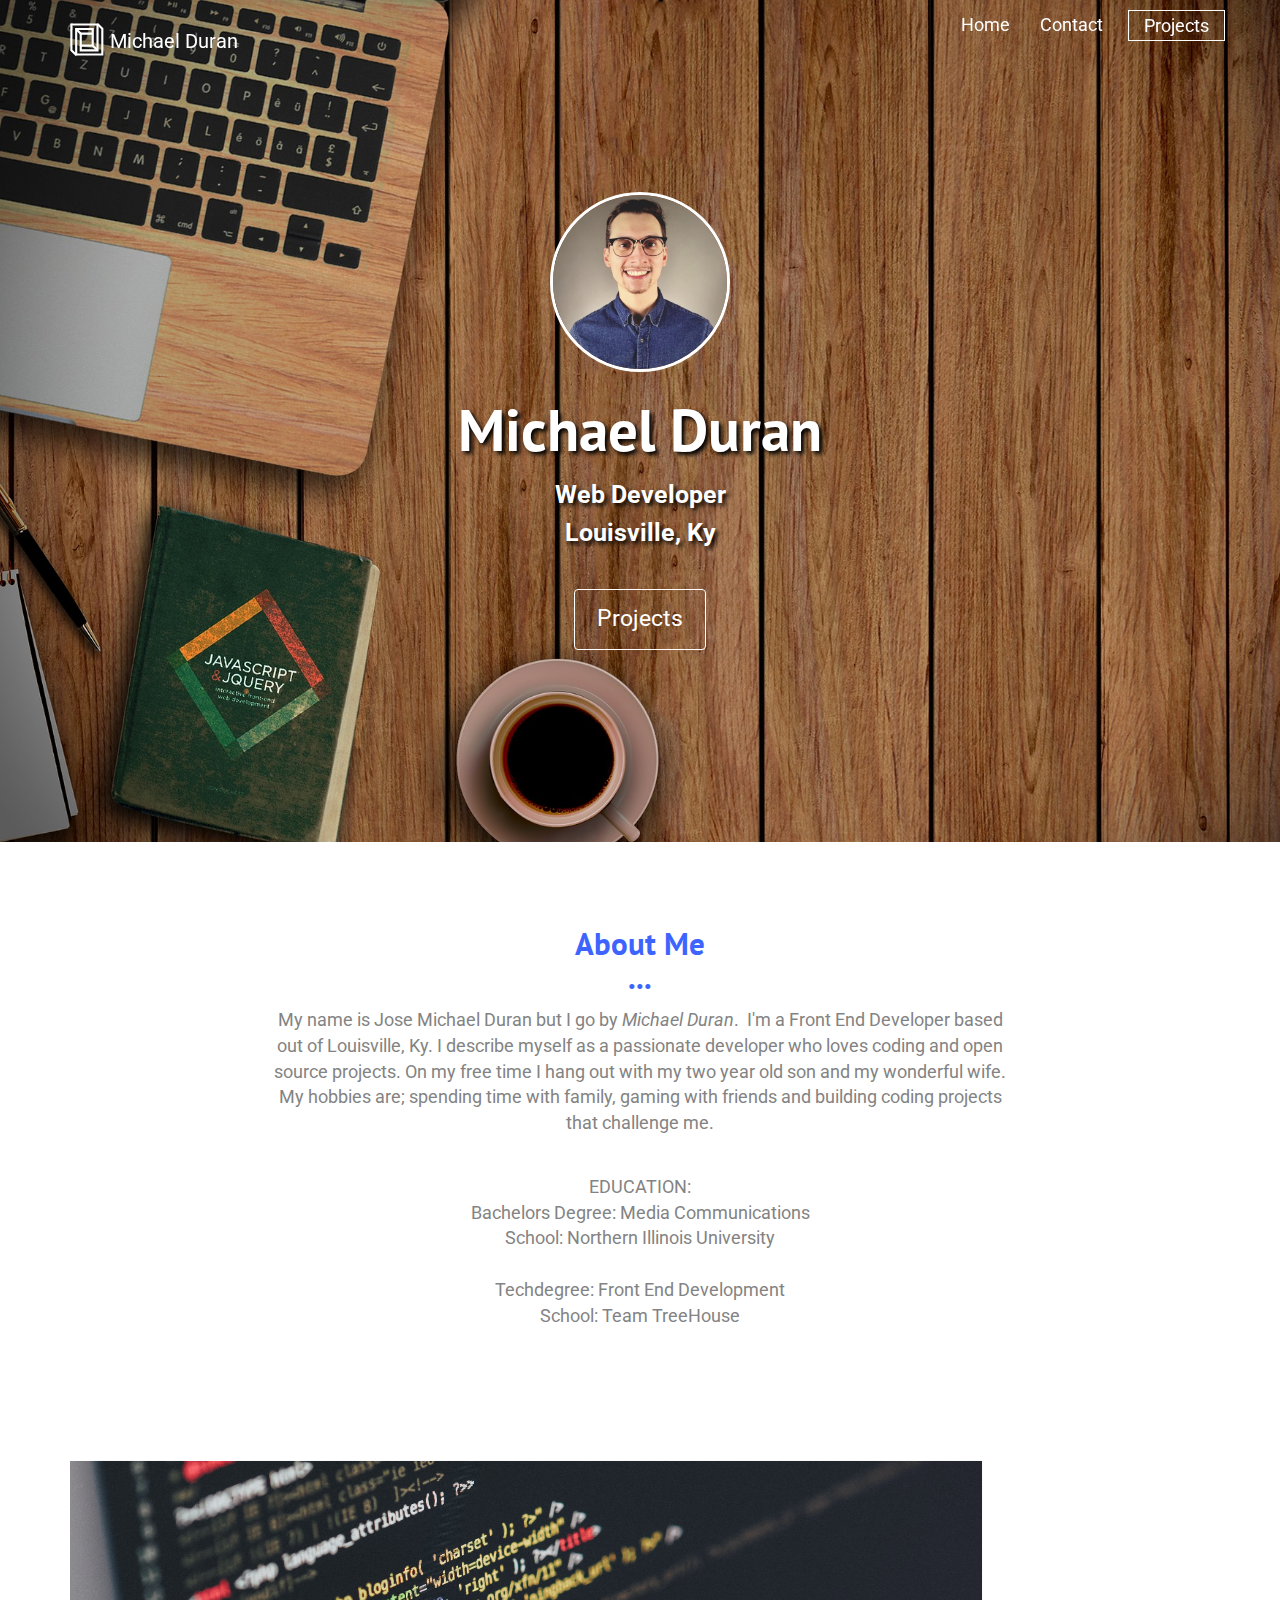
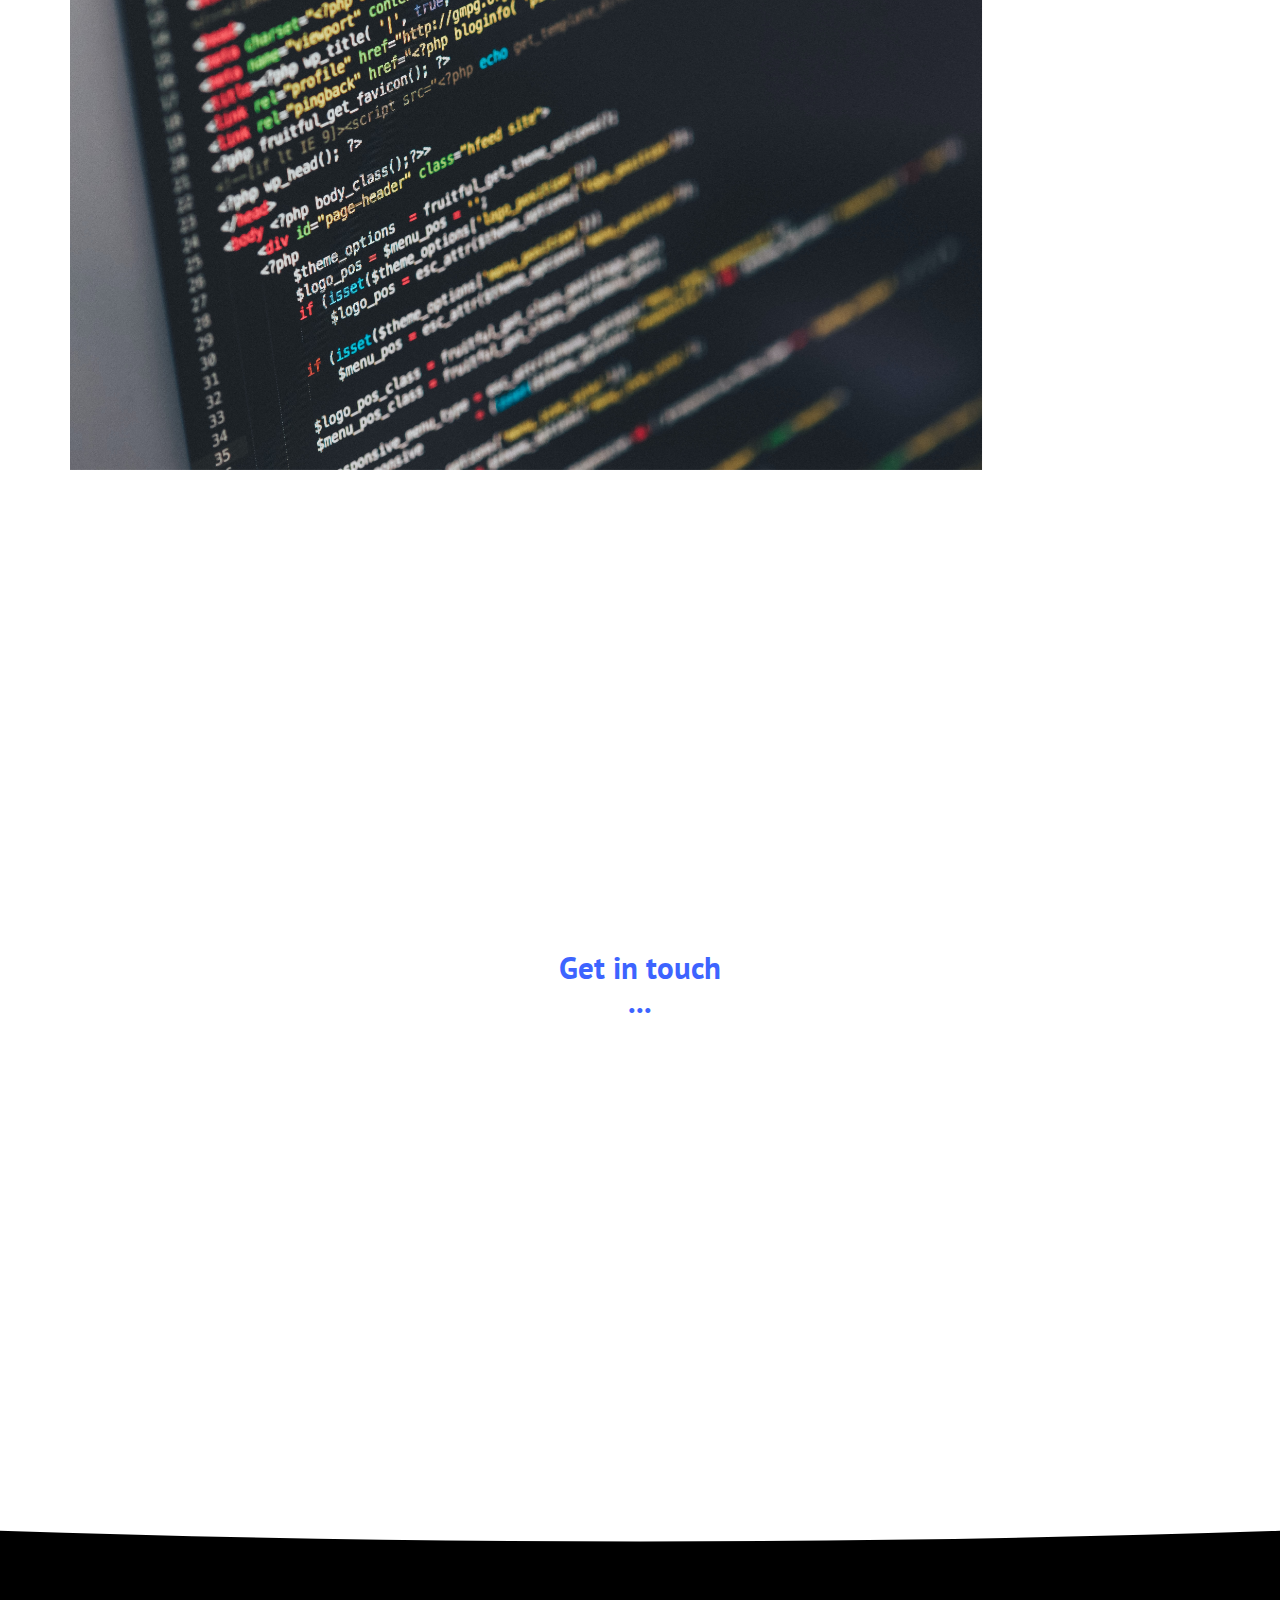
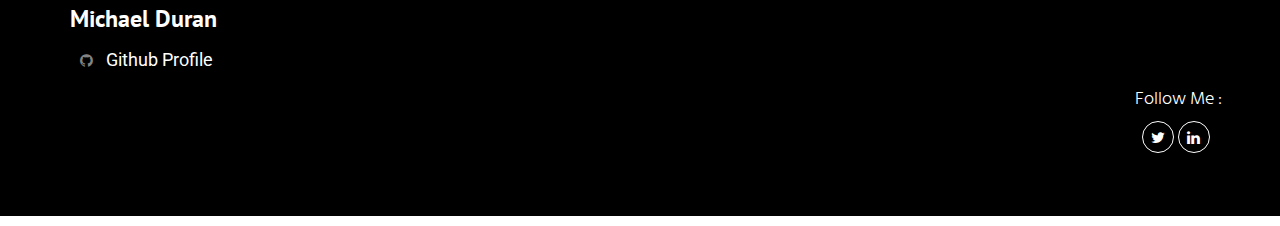
==== commit 4b8b4cc0: "Add files via upload" ====
--- a/index.html
+++ b/index.html
@@ -7,6 +7,9 @@
   <link rel="apple-touch-icon" sizes="180x180" href="./assets/apple-icon-180x180.png">
   <link href="styles.css" rel="stylesheet">
   <link href="./main.550dcf66.css" rel="stylesheet"></head>
+  <link rel="preconnect" href="https://fonts.googleapis.com">
+  <link rel="preconnect" href="https://fonts.gstatic.com" crossorigin>
+  <link href="https://fonts.googleapis.com/css2?family=PT+Sans&family=Roboto:wght@300&display=swap" rel="stylesheet">
   <title>Portfolio</title>
 
 <body> <!-- Add your content of header -->
@@ -20,15 +23,16 @@
           <span class="icon-bar"></span>
           <span class="icon-bar"></span>
         </button>
-        <a class="navbar-brand" href="./index.html" title="">
+        <a class="navbar-brand smallscrn" href="./index.html" title="">
           <img src="./assets/images/mashup-icon.svg" class="navbar-logo-img" alt="">
-          Front End Developer Portfolio
+          Michael Duran
         </a>
       </div>
 
       <div class="collapse navbar-collapse" id="navbar-collapse">
         <ul class="nav navbar-nav navbar-right">
           <li><a href="./index.html" title="">Home</a></li>
+          <li><a href="#getintouch" title="" class="contact">Contact</a></li>
           <li><a href="./project.html" class="project" title="">Projects</a></li>
         </ul>
       </div> 
@@ -41,10 +45,12 @@
     <div class="container">
       <div class="row">
         <div class="col-xs-12">
-          <h1>Michael Duran</h1>
-          <p>WELCOME TO MY PORTFOLIO SITE. PLEASE REACH OUT IF YOU HAVE ANY QUESTIONS.</p>
+          <img src="/pictures/self.jpg" class="self">
+          <h1 class="name">Michael Duran</h1>
+          <p class= "nametwo">Web Developer</p>
+          <p class= "nametwo">Louisville, Ky</p>
           <br>
-          <a href="./project.html" class="btn btn-default btn-lg" title="">Discover</a>
+          <a href="./project.html" class="btn btn-default btn-lg" title="">Projects</a>
         </div>
       </div>
     </div>
@@ -55,7 +61,7 @@
       <div class="row">
         <div class="col-xs-12 col-md-8 col-md-offset-2">
           <div class="text-center">
-            <h2>About Me</h2>
+            <h2 class="blue">About Me</h2>
             <p>My name is Jose Michael Duran but I go by <em>Michael Duran</em>.&nbsp I'm a Front End Developer based out of Louisville, Ky.
                I describe myself as a passionate developer who loves coding and open source projects. On my free time I hang out with my two year
                old son and my wonderful wife. My hobbies are; spending time with family, gaming with friends and building coding projects that challenge me.              
@@ -120,7 +126,7 @@
                           <br>
                           <br>
                           <a href="./project.html" class="btn btn-primary" title="">
-                            Discover
+                            Projects
                           </a>
                         </div>
                     </div>
@@ -151,6 +157,7 @@
                             <li>Sass</li>
                             <li>SVG Graphics</li>
                             <li>Troubleshooting</li>
+
                           </ul>
                         </div>
                         
@@ -167,12 +174,15 @@
     </div>
   </div>
 
+  <div id="getintouch" ></div>
+
+
  <div class="section-container contact-container">
     <div class="container">
       <div class="row">
         <div class="col-xs-12 col-md-12">
           <div class="section-container-spacer">
-            <h2 class="text-center">Get in touch</h2>
+            <h2 class="text-center blue">Get in touch</h2>
           </div>
           <div class="card-container">
             <div class="card card-shadow col-xs-10 col-xs-offset-1 col-md-8 col-md-offset-2 reveal">
@@ -209,7 +219,7 @@
                         <span class="fa-icon">
                           <i class="fa fa-github" aria-hidden="true"></i>
                         </span>
-                        <a class="lkcl" href="https://github.com/qmkDuran" target="_blank">Github Profile</a>
+                        <a class="lkcl git" href="https://github.com/qmkDuran" target="_blank">Github Profile</a>
                       </li>
 
                      
@@ -218,7 +228,6 @@
                 </div>
               </form>
             </div>
-            <div class="card-image col-xs-12" style="background-image: url('/assets/images/img-01.jpg')">
             </div>
           </div>
         </div>  
@@ -243,16 +252,18 @@
           <i class="fa fa-github" aria-hidden="true"></i>
         </span>
         <a class="lkcl" href="https://github.com/qmkDuran" target="_blank">Github Profile</a>
+        
 
         <div class="row">
+          <h4 class="follow">Follow Me :</h4>
           <div class="col-xs-12 col-sm-7">
           </div>
           <div class="col-xs-12 col-sm-5">
             <p class="text-right">
-              <a href="https://twitter.com/QmkDuran" target="_blank" class="social-round-icon white-round-icon fa-icon" title="">
+              <a href="https://twitter.com/QmkDuran" target="_blank" class="social-round-icon white-round-icon fa-icon icons" title="">
                 <i class="fa fa-twitter" aria-hidden="true"></i>
               </a>
-              <a href="https://www.linkedin.com/in/michael-d-b5b002203/" target="_blank" class="social-round-icon white-round-icon fa-icon" title="">
+              <a href="https://www.linkedin.com/in/michael-d-b5b002203/" target="_blank" class="social-round-icon white-round-icon fa-icon iconstwo" title="">
                 <i class="fa fa-linkedin" aria-hidden="true"></i>
               </a>
             </p>
@@ -287,4 +298,4 @@
 
 --> <script type="text/javascript" src="./main.0cf8b554.js"></script></body>
 
-</html>
+</html>--- a/styles.css
+++ b/styles.css
@@ -1,3 +1,6 @@
+*{
+  font-family: 'Roboto', sans-serif;
+}
 .project {
    border: 1px solid white ; 
    padding: 1px;
@@ -28,5 +31,35 @@
 .lkcl {
   color: gray;
 }
+.self {
+  /* margin-top: 10px; */
+  border-radius: 50%;
+  border: rgb(255, 255, 255) solid 3px ;
+  width: 10em;
+}
+.contact {
+  margin-right: 10px;
+}
+#getintouch {
+  margin-bottom: 3em;
+}
+.homeone {
+  border: 1px solid white ; 
+  padding: 1px;
+}
+.blue {
+  color:#3d64ff;
+}
+.nametwo {
+  margin-top: -10px;
+  font-size: 25px;
+  font-weight: 700;
+}
+.name,
+.nametwo {
+  text-shadow: 3px 3px 4px #000000;
+}
+.follow {
+  margin-left: 60em;
+}
 
-
--- a/main.550dcf66.css
+++ b/main.550dcf66.css
@@ -5,5 +5,5 @@
  */
 /*! normalize.css v3.0.3 | MIT License | github.com/necolas/normalize.css */html{font-family:sans-serif;-ms-text-size-adjust:100%;-webkit-text-size-adjust:100%}body{margin:0}article,aside,details,figcaption,figure,footer,header,hgroup,main,menu,nav,section,summary{display:block}audio,canvas,progress,video{display:inline-block;vertical-align:baseline}audio:not([controls]){display:none;height:0}[hidden],template{display:none}a{background-color:transparent}a:active,a:hover{outline:0}abbr[title]{border-bottom:1px dotted}b,strong{font-weight:700}dfn{font-style:italic}h1{font-size:2em;margin:.67em 0}mark{background:#ff0;color:#000}small{font-size:80%}sub,sup{font-size:75%;line-height:0;position:relative;vertical-align:baseline}sup{top:-.5em}sub{bottom:-.25em}img{border:0}svg:not(:root){overflow:hidden}figure{margin:1em 40px}hr{box-sizing:content-box;height:0}pre{overflow:auto}code,kbd,pre,samp{font-family:monospace,monospace;font-size:1em}button,input,optgroup,select,textarea{color:inherit;font:inherit;margin:0}button{overflow:visible}button,select{text-transform:none}button,html input[type=button],input[type=reset],input[type=submit]{-webkit-appearance:button;cursor:pointer}button[disabled],html input[disabled]{cursor:default}button::-moz-focus-inner,input::-moz-focus-inner{border:0;padding:0}input{line-height:normal}input[type=checkbox],input[type=radio]{box-sizing:border-box;padding:0}input[type=number]::-webkit-inner-spin-button,input[type=number]::-webkit-outer-spin-button{height:auto}input[type=search]{-webkit-appearance:textfield;box-sizing:content-box}input[type=search]::-webkit-search-cancel-button,input[type=search]::-webkit-search-decoration{-webkit-appearance:none}fieldset{border:1px solid silver;margin:0 2px;padding:.35em .625em .75em}textarea{overflow:auto}optgroup{font-weight:700}table{border-collapse:collapse;border-spacing:0}td,th{padding:0}
 
-/*! Source: https://github.com/h5bp/html5-boilerplate/blob/master/src/css/main.css */@media print{*,:after,:before{background:transparent!important;color:#000!important;box-shadow:none!important;text-shadow:none!important}a,a:visited{text-decoration:underline}a[href]:after{content:" (" attr(href) ")"}abbr[title]:after{content:" (" attr(title) ")"}a[href^="#"]:after,a[href^="javascript:"]:after{content:""}blockquote,pre{border:1px solid #999;page-break-inside:avoid}thead{display:table-header-group}img,tr{page-break-inside:avoid}img{max-width:100%!important}h2,h3,p{orphans:3;widows:3}h2,h3{page-break-after:avoid}.navbar{display:none}.btn>.caret,.dropup>.btn>.caret{border-top-color:#000!important}.label{border:1px solid #000}.table{border-collapse:collapse!important}.table td,.table th{background-color:#fff!important}.table-bordered td,.table-bordered th{border:1px solid #ddd!important}}*,:after,:before{-webkit-box-sizing:border-box;-moz-box-sizing:border-box;box-sizing:border-box}html{font-size:10px;-webkit-tap-highlight-color:transparent}body{font-family:Hind Siliguri,Helvetica,Arial,sans-serif;font-size:18px;line-height:1.42857;color:#838383;background-color:#fff}button,input,select,textarea{font-family:inherit;font-size:inherit;line-height:inherit}a{color:#1a1a1a;text-decoration:none}a:focus,a:hover{color:#1045a4;text-decoration:underline}a:focus{outline:5px auto -webkit-focus-ring-color;outline-offset:-2px}figure{margin:0}img{vertical-align:middle}.img-responsive{display:block;max-width:100%;height:auto}.img-rounded{border-radius:4px}.img-thumbnail{padding:4px;line-height:1.42857;background-color:#fff;border:1px solid #ddd;border-radius:2px;-webkit-transition:all .2s ease-in-out;-o-transition:all .2s ease-in-out;transition:all .2s ease-in-out;display:inline-block;max-width:100%;height:auto}.img-circle{border-radius:50%}hr{margin-top:25px;margin-bottom:25px;border:0;border-top:1px solid #eee}.sr-only{position:absolute;width:1px;height:1px;margin:-1px;padding:0;overflow:hidden;clip:rect(0,0,0,0);border:0}.sr-only-focusable:active,.sr-only-focusable:focus{position:static;width:auto;height:auto;margin:0;overflow:visible;clip:auto}[role=button]{cursor:pointer}.h1,.h2,.h3,.h4,.h5,.h6,h1,h2,h3,h4,h5,h6{font-family:Martel,Times New Roman,Times,serif;font-weight:900;line-height:1.1;color:#1a1a1a}.h1 .small,.h1 small,.h2 .small,.h2 small,.h3 .small,.h3 small,.h4 .small,.h4 small,.h5 .small,.h5 small,.h6 .small,.h6 small,h1 .small,h1 small,h2 .small,h2 small,h3 .small,h3 small,h4 .small,h4 small,h5 .small,h5 small,h6 .small,h6 small{font-weight:400;line-height:1;color:#777}.h1,.h2,.h3,h1,h2,h3{margin-top:25px;margin-bottom:12.5px}.h1 .small,.h1 small,.h2 .small,.h2 small,.h3 .small,.h3 small,h1 .small,h1 small,h2 .small,h2 small,h3 .small,h3 small{font-size:65%}.h4,.h5,.h6,h4,h5,h6{margin-top:12.5px;margin-bottom:12.5px}.h4 .small,.h4 small,.h5 .small,.h5 small,.h6 .small,.h6 small,h4 .small,h4 small,h5 .small,h5 small,h6 .small,h6 small{font-size:75%}.h1,h1{font-size:59px}.h2,h2{font-size:31px}.h3,h3{font-size:24px}.h4,.h5,h4,h5{font-size:18px}.h6,h6{font-size:16px}p{margin:0 0 12.5px}.lead{margin-bottom:25px;font-size:20px;font-weight:300;line-height:1.4}@media (min-width:768px){.lead{font-size:27px}}.small,small{font-size:77%}.mark,mark{background-color:#fcf8e3;padding:.2em}.text-left{text-align:left}.text-right{text-align:right}.text-center{text-align:center}.text-justify{text-align:justify}.text-nowrap{white-space:nowrap}.text-lowercase{text-transform:lowercase}.initialism,.text-uppercase{text-transform:uppercase}.text-capitalize{text-transform:capitalize}.text-muted{color:#777}.text-primary{color:#1a1a1a}a.text-primary:focus,a.text-primary:hover{color:#124fbb}.text-success{color:#fff}a.text-success:focus,a.text-success:hover{color:#e6e6e6}.text-info{color:#31708f}a.text-info:focus,a.text-info:hover{color:#245269}.text-warning{color:#8a6d3b}a.text-warning:focus,a.text-warning:hover{color:#66512c}.text-danger{color:#fff}a.text-danger:focus,a.text-danger:hover{color:#e6e6e6}.bg-primary{color:#fff;background-color:#1a1a1a}a.bg-primary:focus,a.bg-primary:hover{background-color:#124fbb}.bg-success{background-color:#08005f}a.bg-success:focus,a.bg-success:hover{background-color:#04002c}.bg-info{background-color:#d9edf7}a.bg-info:focus,a.bg-info:hover{background-color:#afd9ee}.bg-warning{background-color:#fcf8e3}a.bg-warning:focus,a.bg-warning:hover{background-color:#f7ecb5}.bg-danger{background-color:#ca044b}a.bg-danger:focus,a.bg-danger:hover{background-color:#980338}.page-header{padding-bottom:11.5px;margin:50px 0 25px;border-bottom:1px solid #eee}ol,ul{margin-top:0;margin-bottom:12.5px}ol ol,ol ul,ul ol,ul ul{margin-bottom:0}.list-inline,.list-unstyled{padding-left:0;list-style:none}.list-inline{margin-left:-5px}.list-inline>li{display:inline-block;padding-left:5px;padding-right:5px}dl{margin-top:0;margin-bottom:25px}dd,dt{line-height:1.42857}dt{font-weight:700}dd{margin-left:0}.dl-horizontal dd:after,.dl-horizontal dd:before{content:" ";display:table}.dl-horizontal dd:after{clear:both}@media (min-width:768px){.dl-horizontal dt{float:left;width:160px;clear:left;text-align:right;overflow:hidden;text-overflow:ellipsis;white-space:nowrap}.dl-horizontal dd{margin-left:180px}}abbr[data-original-title],abbr[title]{cursor:help;border-bottom:1px dotted #777}.initialism{font-size:90%}blockquote{padding:12.5px 25px;margin:0 0 25px;font-size:22.5px;border-left:5px solid #eee}blockquote ol:last-child,blockquote p:last-child,blockquote ul:last-child{margin-bottom:0}blockquote .small,blockquote footer,blockquote small{display:block;font-size:80%;line-height:1.42857;color:#777}blockquote .small:before,blockquote footer:before,blockquote small:before{content:"\2014   \A0"}.blockquote-reverse,blockquote.pull-right{padding-right:15px;padding-left:0;border-right:5px solid #eee;border-left:0;text-align:right}.blockquote-reverse .small:before,.blockquote-reverse footer:before,.blockquote-reverse small:before,blockquote.pull-right .small:before,blockquote.pull-right footer:before,blockquote.pull-right small:before{content:""}.blockquote-reverse .small:after,.blockquote-reverse footer:after,.blockquote-reverse small:after,blockquote.pull-right .small:after,blockquote.pull-right footer:after,blockquote.pull-right small:after{content:"\A0   \2014"}address{margin-bottom:25px;font-style:normal;line-height:1.42857}code,kbd,pre,samp{font-family:Menlo,Monaco,Consolas,Courier New,monospace}code{color:#c7254e;background-color:#f9f2f4}code,kbd{padding:2px 4px;font-size:90%;border-radius:2px}kbd{color:#fff;background-color:#333;box-shadow:inset 0 -1px 0 rgba(0,0,0,.25)}kbd kbd{padding:0;font-size:100%;font-weight:700;box-shadow:none}pre{display:block;padding:12px;margin:0 0 12.5px;font-size:17px;line-height:1.42857;word-break:break-all;word-wrap:break-word;color:#333;background-color:#f5f5f5;border:1px solid #ccc;border-radius:2px}pre code{padding:0;font-size:inherit;color:inherit;white-space:pre-wrap;background-color:transparent;border-radius:0}.pre-scrollable{max-height:340px;overflow-y:scroll}.container{margin-right:auto;margin-left:auto;padding-left:15px;padding-right:15px}.container:after,.container:before{content:" ";display:table}.container:after{clear:both}@media (min-width:768px){.container{width:750px}}@media (min-width:992px){.container{width:970px}}@media (min-width:1200px){.container{width:1170px}}.container-fluid{margin-right:auto;margin-left:auto;padding-left:15px;padding-right:15px}.container-fluid:after,.container-fluid:before{content:" ";display:table}.container-fluid:after{clear:both}.row{margin-left:-15px;margin-right:-15px}.row:after,.row:before{content:" ";display:table}.row:after{clear:both}.col-lg-1,.col-lg-2,.col-lg-3,.col-lg-4,.col-lg-5,.col-lg-6,.col-lg-7,.col-lg-8,.col-lg-9,.col-lg-10,.col-lg-11,.col-lg-12,.col-md-1,.col-md-2,.col-md-3,.col-md-4,.col-md-5,.col-md-6,.col-md-7,.col-md-8,.col-md-9,.col-md-10,.col-md-11,.col-md-12,.col-sm-1,.col-sm-2,.col-sm-3,.col-sm-4,.col-sm-5,.col-sm-6,.col-sm-7,.col-sm-8,.col-sm-9,.col-sm-10,.col-sm-11,.col-sm-12,.col-xs-1,.col-xs-2,.col-xs-3,.col-xs-4,.col-xs-5,.col-xs-6,.col-xs-7,.col-xs-8,.col-xs-9,.col-xs-10,.col-xs-11,.col-xs-12{position:relative;min-height:1px;padding-left:15px;padding-right:15px}.col-xs-1,.col-xs-2,.col-xs-3,.col-xs-4,.col-xs-5,.col-xs-6,.col-xs-7,.col-xs-8,.col-xs-9,.col-xs-10,.col-xs-11,.col-xs-12{float:left}.col-xs-1{width:8.33333%}.col-xs-2{width:16.66667%}.col-xs-3{width:25%}.col-xs-4{width:33.33333%}.col-xs-5{width:41.66667%}.col-xs-6{width:50%}.col-xs-7{width:58.33333%}.col-xs-8{width:66.66667%}.col-xs-9{width:75%}.col-xs-10{width:83.33333%}.col-xs-11{width:91.66667%}.col-xs-12{width:100%}.col-xs-pull-0{right:auto}.col-xs-pull-1{right:8.33333%}.col-xs-pull-2{right:16.66667%}.col-xs-pull-3{right:25%}.col-xs-pull-4{right:33.33333%}.col-xs-pull-5{right:41.66667%}.col-xs-pull-6{right:50%}.col-xs-pull-7{right:58.33333%}.col-xs-pull-8{right:66.66667%}.col-xs-pull-9{right:75%}.col-xs-pull-10{right:83.33333%}.col-xs-pull-11{right:91.66667%}.col-xs-pull-12{right:100%}.col-xs-push-0{left:auto}.col-xs-push-1{left:8.33333%}.col-xs-push-2{left:16.66667%}.col-xs-push-3{left:25%}.col-xs-push-4{left:33.33333%}.col-xs-push-5{left:41.66667%}.col-xs-push-6{left:50%}.col-xs-push-7{left:58.33333%}.col-xs-push-8{left:66.66667%}.col-xs-push-9{left:75%}.col-xs-push-10{left:83.33333%}.col-xs-push-11{left:91.66667%}.col-xs-push-12{left:100%}.col-xs-offset-0{margin-left:0}.col-xs-offset-1{margin-left:8.33333%}.col-xs-offset-2{margin-left:16.66667%}.col-xs-offset-3{margin-left:25%}.col-xs-offset-4{margin-left:33.33333%}.col-xs-offset-5{margin-left:41.66667%}.col-xs-offset-6{margin-left:50%}.col-xs-offset-7{margin-left:58.33333%}.col-xs-offset-8{margin-left:66.66667%}.col-xs-offset-9{margin-left:75%}.col-xs-offset-10{margin-left:83.33333%}.col-xs-offset-11{margin-left:91.66667%}.col-xs-offset-12{margin-left:100%}@media (min-width:768px){.col-sm-1,.col-sm-2,.col-sm-3,.col-sm-4,.col-sm-5,.col-sm-6,.col-sm-7,.col-sm-8,.col-sm-9,.col-sm-10,.col-sm-11,.col-sm-12{float:left}.col-sm-1{width:8.33333%}.col-sm-2{width:16.66667%}.col-sm-3{width:25%}.col-sm-4{width:33.33333%}.col-sm-5{width:41.66667%}.col-sm-6{width:50%}.col-sm-7{width:58.33333%}.col-sm-8{width:66.66667%}.col-sm-9{width:75%}.col-sm-10{width:83.33333%}.col-sm-11{width:91.66667%}.col-sm-12{width:100%}.col-sm-pull-0{right:auto}.col-sm-pull-1{right:8.33333%}.col-sm-pull-2{right:16.66667%}.col-sm-pull-3{right:25%}.col-sm-pull-4{right:33.33333%}.col-sm-pull-5{right:41.66667%}.col-sm-pull-6{right:50%}.col-sm-pull-7{right:58.33333%}.col-sm-pull-8{right:66.66667%}.col-sm-pull-9{right:75%}.col-sm-pull-10{right:83.33333%}.col-sm-pull-11{right:91.66667%}.col-sm-pull-12{right:100%}.col-sm-push-0{left:auto}.col-sm-push-1{left:8.33333%}.col-sm-push-2{left:16.66667%}.col-sm-push-3{left:25%}.col-sm-push-4{left:33.33333%}.col-sm-push-5{left:41.66667%}.col-sm-push-6{left:50%}.col-sm-push-7{left:58.33333%}.col-sm-push-8{left:66.66667%}.col-sm-push-9{left:75%}.col-sm-push-10{left:83.33333%}.col-sm-push-11{left:91.66667%}.col-sm-push-12{left:100%}.col-sm-offset-0{margin-left:0}.col-sm-offset-1{margin-left:8.33333%}.col-sm-offset-2{margin-left:16.66667%}.col-sm-offset-3{margin-left:25%}.col-sm-offset-4{margin-left:33.33333%}.col-sm-offset-5{margin-left:41.66667%}.col-sm-offset-6{margin-left:50%}.col-sm-offset-7{margin-left:58.33333%}.col-sm-offset-8{margin-left:66.66667%}.col-sm-offset-9{margin-left:75%}.col-sm-offset-10{margin-left:83.33333%}.col-sm-offset-11{margin-left:91.66667%}.col-sm-offset-12{margin-left:100%}}@media (min-width:992px){.col-md-1,.col-md-2,.col-md-3,.col-md-4,.col-md-5,.col-md-6,.col-md-7,.col-md-8,.col-md-9,.col-md-10,.col-md-11,.col-md-12{float:left}.col-md-1{width:8.33333%}.col-md-2{width:16.66667%}.col-md-3{width:25%}.col-md-4{width:33.33333%}.col-md-5{width:41.66667%}.col-md-6{width:50%}.col-md-7{width:58.33333%}.col-md-8{width:66.66667%}.col-md-9{width:75%}.col-md-10{width:83.33333%}.col-md-11{width:91.66667%}.col-md-12{width:100%}.col-md-pull-0{right:auto}.col-md-pull-1{right:8.33333%}.col-md-pull-2{right:16.66667%}.col-md-pull-3{right:25%}.col-md-pull-4{right:33.33333%}.col-md-pull-5{right:41.66667%}.col-md-pull-6{right:50%}.col-md-pull-7{right:58.33333%}.col-md-pull-8{right:66.66667%}.col-md-pull-9{right:75%}.col-md-pull-10{right:83.33333%}.col-md-pull-11{right:91.66667%}.col-md-pull-12{right:100%}.col-md-push-0{left:auto}.col-md-push-1{left:8.33333%}.col-md-push-2{left:16.66667%}.col-md-push-3{left:25%}.col-md-push-4{left:33.33333%}.col-md-push-5{left:41.66667%}.col-md-push-6{left:50%}.col-md-push-7{left:58.33333%}.col-md-push-8{left:66.66667%}.col-md-push-9{left:75%}.col-md-push-10{left:83.33333%}.col-md-push-11{left:91.66667%}.col-md-push-12{left:100%}.col-md-offset-0{margin-left:0}.col-md-offset-1{margin-left:8.33333%}.col-md-offset-2{margin-left:16.66667%}.col-md-offset-3{margin-left:25%}.col-md-offset-4{margin-left:33.33333%}.col-md-offset-5{margin-left:41.66667%}.col-md-offset-6{margin-left:50%}.col-md-offset-7{margin-left:58.33333%}.col-md-offset-8{margin-left:66.66667%}.col-md-offset-9{margin-left:75%}.col-md-offset-10{margin-left:83.33333%}.col-md-offset-11{margin-left:91.66667%}.col-md-offset-12{margin-left:100%}}@media (min-width:1200px){.col-lg-1,.col-lg-2,.col-lg-3,.col-lg-4,.col-lg-5,.col-lg-6,.col-lg-7,.col-lg-8,.col-lg-9,.col-lg-10,.col-lg-11,.col-lg-12{float:left}.col-lg-1{width:8.33333%}.col-lg-2{width:16.66667%}.col-lg-3{width:25%}.col-lg-4{width:33.33333%}.col-lg-5{width:41.66667%}.col-lg-6{width:50%}.col-lg-7{width:58.33333%}.col-lg-8{width:66.66667%}.col-lg-9{width:75%}.col-lg-10{width:83.33333%}.col-lg-11{width:91.66667%}.col-lg-12{width:100%}.col-lg-pull-0{right:auto}.col-lg-pull-1{right:8.33333%}.col-lg-pull-2{right:16.66667%}.col-lg-pull-3{right:25%}.col-lg-pull-4{right:33.33333%}.col-lg-pull-5{right:41.66667%}.col-lg-pull-6{right:50%}.col-lg-pull-7{right:58.33333%}.col-lg-pull-8{right:66.66667%}.col-lg-pull-9{right:75%}.col-lg-pull-10{right:83.33333%}.col-lg-pull-11{right:91.66667%}.col-lg-pull-12{right:100%}.col-lg-push-0{left:auto}.col-lg-push-1{left:8.33333%}.col-lg-push-2{left:16.66667%}.col-lg-push-3{left:25%}.col-lg-push-4{left:33.33333%}.col-lg-push-5{left:41.66667%}.col-lg-push-6{left:50%}.col-lg-push-7{left:58.33333%}.col-lg-push-8{left:66.66667%}.col-lg-push-9{left:75%}.col-lg-push-10{left:83.33333%}.col-lg-push-11{left:91.66667%}.col-lg-push-12{left:100%}.col-lg-offset-0{margin-left:0}.col-lg-offset-1{margin-left:8.33333%}.col-lg-offset-2{margin-left:16.66667%}.col-lg-offset-3{margin-left:25%}.col-lg-offset-4{margin-left:33.33333%}.col-lg-offset-5{margin-left:41.66667%}.col-lg-offset-6{margin-left:50%}.col-lg-offset-7{margin-left:58.33333%}.col-lg-offset-8{margin-left:66.66667%}.col-lg-offset-9{margin-left:75%}.col-lg-offset-10{margin-left:83.33333%}.col-lg-offset-11{margin-left:91.66667%}.col-lg-offset-12{margin-left:100%}}table{background-color:transparent}caption{padding-top:8px;padding-bottom:8px;color:#777}caption,th{text-align:left}.table{width:100%;max-width:100%;margin-bottom:25px}.table>tbody>tr>td,.table>tbody>tr>th,.table>tfoot>tr>td,.table>tfoot>tr>th,.table>thead>tr>td,.table>thead>tr>th{padding:8px;line-height:1.42857;vertical-align:top;border-top:1px solid #ddd}.table>thead>tr>th{vertical-align:bottom;border-bottom:2px solid #ddd}.table>caption+thead>tr:first-child>td,.table>caption+thead>tr:first-child>th,.table>colgroup+thead>tr:first-child>td,.table>colgroup+thead>tr:first-child>th,.table>thead:first-child>tr:first-child>td,.table>thead:first-child>tr:first-child>th{border-top:0}.table>tbody+tbody{border-top:2px solid #ddd}.table .table{background-color:#fff}.table-condensed>tbody>tr>td,.table-condensed>tbody>tr>th,.table-condensed>tfoot>tr>td,.table-condensed>tfoot>tr>th,.table-condensed>thead>tr>td,.table-condensed>thead>tr>th{padding:5px}.table-bordered,.table-bordered>tbody>tr>td,.table-bordered>tbody>tr>th,.table-bordered>tfoot>tr>td,.table-bordered>tfoot>tr>th,.table-bordered>thead>tr>td,.table-bordered>thead>tr>th{border:1px solid #ddd}.table-bordered>thead>tr>td,.table-bordered>thead>tr>th{border-bottom-width:2px}.table-striped>tbody>tr:nth-of-type(odd){background-color:#f9f9f9}.table-hover>tbody>tr:hover{background-color:#f5f5f5}table col[class*=col-]{position:static;float:none;display:table-column}table td[class*=col-],table th[class*=col-]{position:static;float:none;display:table-cell}.table>tbody>tr.active>td,.table>tbody>tr.active>th,.table>tbody>tr>td.active,.table>tbody>tr>th.active,.table>tfoot>tr.active>td,.table>tfoot>tr.active>th,.table>tfoot>tr>td.active,.table>tfoot>tr>th.active,.table>thead>tr.active>td,.table>thead>tr.active>th,.table>thead>tr>td.active,.table>thead>tr>th.active{background-color:#f5f5f5}.table-hover>tbody>tr.active:hover>td,.table-hover>tbody>tr.active:hover>th,.table-hover>tbody>tr:hover>.active,.table-hover>tbody>tr>td.active:hover,.table-hover>tbody>tr>th.active:hover{background-color:#e8e8e8}.table>tbody>tr.success>td,.table>tbody>tr.success>th,.table>tbody>tr>td.success,.table>tbody>tr>th.success,.table>tfoot>tr.success>td,.table>tfoot>tr.success>th,.table>tfoot>tr>td.success,.table>tfoot>tr>th.success,.table>thead>tr.success>td,.table>thead>tr.success>th,.table>thead>tr>td.success,.table>thead>tr>th.success{background-color:#08005f}.table-hover>tbody>tr.success:hover>td,.table-hover>tbody>tr.success:hover>th,.table-hover>tbody>tr:hover>.success,.table-hover>tbody>tr>td.success:hover,.table-hover>tbody>tr>th.success:hover{background-color:#060046}.table>tbody>tr.info>td,.table>tbody>tr.info>th,.table>tbody>tr>td.info,.table>tbody>tr>th.info,.table>tfoot>tr.info>td,.table>tfoot>tr.info>th,.table>tfoot>tr>td.info,.table>tfoot>tr>th.info,.table>thead>tr.info>td,.table>thead>tr.info>th,.table>thead>tr>td.info,.table>thead>tr>th.info{background-color:#d9edf7}.table-hover>tbody>tr.info:hover>td,.table-hover>tbody>tr.info:hover>th,.table-hover>tbody>tr:hover>.info,.table-hover>tbody>tr>td.info:hover,.table-hover>tbody>tr>th.info:hover{background-color:#c4e3f3}.table>tbody>tr.warning>td,.table>tbody>tr.warning>th,.table>tbody>tr>td.warning,.table>tbody>tr>th.warning,.table>tfoot>tr.warning>td,.table>tfoot>tr.warning>th,.table>tfoot>tr>td.warning,.table>tfoot>tr>th.warning,.table>thead>tr.warning>td,.table>thead>tr.warning>th,.table>thead>tr>td.warning,.table>thead>tr>th.warning{background-color:#fcf8e3}.table-hover>tbody>tr.warning:hover>td,.table-hover>tbody>tr.warning:hover>th,.table-hover>tbody>tr:hover>.warning,.table-hover>tbody>tr>td.warning:hover,.table-hover>tbody>tr>th.warning:hover{background-color:#faf2cc}.table>tbody>tr.danger>td,.table>tbody>tr.danger>th,.table>tbody>tr>td.danger,.table>tbody>tr>th.danger,.table>tfoot>tr.danger>td,.table>tfoot>tr.danger>th,.table>tfoot>tr>td.danger,.table>tfoot>tr>th.danger,.table>thead>tr.danger>td,.table>thead>tr.danger>th,.table>thead>tr>td.danger,.table>thead>tr>th.danger{background-color:#ca044b}.table-hover>tbody>tr.danger:hover>td,.table-hover>tbody>tr.danger:hover>th,.table-hover>tbody>tr:hover>.danger,.table-hover>tbody>tr>td.danger:hover,.table-hover>tbody>tr>th.danger:hover{background-color:#b10442}.table-responsive{overflow-x:auto;min-height:.01%}@media screen and (max-width:767px){.table-responsive{width:100%;margin-bottom:18.75px;overflow-y:hidden;-ms-overflow-style:-ms-autohiding-scrollbar;border:1px solid #ddd}.table-responsive>.table{margin-bottom:0}.table-responsive>.table>tbody>tr>td,.table-responsive>.table>tbody>tr>th,.table-responsive>.table>tfoot>tr>td,.table-responsive>.table>tfoot>tr>th,.table-responsive>.table>thead>tr>td,.table-responsive>.table>thead>tr>th{white-space:nowrap}.table-responsive>.table-bordered{border:0}.table-responsive>.table-bordered>tbody>tr>td:first-child,.table-responsive>.table-bordered>tbody>tr>th:first-child,.table-responsive>.table-bordered>tfoot>tr>td:first-child,.table-responsive>.table-bordered>tfoot>tr>th:first-child,.table-responsive>.table-bordered>thead>tr>td:first-child,.table-responsive>.table-bordered>thead>tr>th:first-child{border-left:0}.table-responsive>.table-bordered>tbody>tr>td:last-child,.table-responsive>.table-bordered>tbody>tr>th:last-child,.table-responsive>.table-bordered>tfoot>tr>td:last-child,.table-responsive>.table-bordered>tfoot>tr>th:last-child,.table-responsive>.table-bordered>thead>tr>td:last-child,.table-responsive>.table-bordered>thead>tr>th:last-child{border-right:0}.table-responsive>.table-bordered>tbody>tr:last-child>td,.table-responsive>.table-bordered>tbody>tr:last-child>th,.table-responsive>.table-bordered>tfoot>tr:last-child>td,.table-responsive>.table-bordered>tfoot>tr:last-child>th{border-bottom:0}}fieldset{margin:0;min-width:0}fieldset,legend{padding:0;border:0}legend{display:block;width:100%;margin-bottom:25px;font-size:27px;line-height:inherit;color:#333;border-bottom:1px solid #e5e5e5}label{display:inline-block;max-width:100%;margin-bottom:5px;font-weight:700}input[type=search]{-webkit-box-sizing:border-box;-moz-box-sizing:border-box;box-sizing:border-box}input[type=checkbox],input[type=radio]{margin:4px 0 0;margin-top:1px\9;line-height:normal}input[type=file]{display:block}input[type=range]{display:block;width:100%}select[multiple],select[size]{height:auto}input[type=checkbox]:focus,input[type=file]:focus,input[type=radio]:focus{outline:5px auto -webkit-focus-ring-color;outline-offset:-2px}output{padding-top:13px}.form-control,output{display:block;font-size:18px;line-height:1.42857;color:#555}.form-control{width:100%;height:51px;padding:12px 18px;background-color:#fff;background-image:none;border:1px solid #ddd;border-radius:2px;-webkit-box-shadow:inset 0 1px 1px rgba(0,0,0,.075);box-shadow:inset 0 1px 1px rgba(0,0,0,.075);-webkit-transition:border-color .15s ease-in-out,box-shadow .15s ease-in-out;-o-transition:border-color ease-in-out .15s,box-shadow ease-in-out .15s;transition:border-color .15s ease-in-out,box-shadow .15s ease-in-out}.form-control:focus{border-color:#66afe9;-webkit-box-shadow:inset 0 1px 1px rgba(0,0,0,.075),0 0 8px rgba(102,175,233,.6);box-shadow:inset 0 1px 1px rgba(0,0,0,.075),0 0 8px rgba(102,175,233,.6)}.form-control::-moz-placeholder{color:#999;opacity:1}.form-control:-ms-input-placeholder{color:#999}.form-control::-webkit-input-placeholder{color:#999}.form-control::-ms-expand{border:0;background-color:transparent}.form-control[disabled],.form-control[readonly],fieldset[disabled] .form-control{background-color:#eee;opacity:1}.form-control[disabled],fieldset[disabled] .form-control{cursor:not-allowed}textarea.form-control{height:auto}input[type=search]{-webkit-appearance:none}@media screen and (-webkit-min-device-pixel-ratio:0){input[type=date].form-control,input[type=datetime-local].form-control,input[type=month].form-control,input[type=time].form-control{line-height:51px}.input-group-sm>.input-group-btn>input[type=date].btn,.input-group-sm>.input-group-btn>input[type=datetime-local].btn,.input-group-sm>.input-group-btn>input[type=month].btn,.input-group-sm>.input-group-btn>input[type=time].btn,.input-group-sm>input[type=date].form-control,.input-group-sm>input[type=date].input-group-addon,.input-group-sm>input[type=datetime-local].form-control,.input-group-sm>input[type=datetime-local].input-group-addon,.input-group-sm>input[type=month].form-control,.input-group-sm>input[type=month].input-group-addon,.input-group-sm>input[type=time].form-control,.input-group-sm>input[type=time].input-group-addon,.input-group-sm input[type=date],.input-group-sm input[type=datetime-local],.input-group-sm input[type=month],.input-group-sm input[type=time],input[type=date].input-sm,input[type=datetime-local].input-sm,input[type=month].input-sm,input[type=time].input-sm{line-height:37px}.input-group-lg>.input-group-btn>input[type=date].btn,.input-group-lg>.input-group-btn>input[type=datetime-local].btn,.input-group-lg>.input-group-btn>input[type=month].btn,.input-group-lg>.input-group-btn>input[type=time].btn,.input-group-lg>input[type=date].form-control,.input-group-lg>input[type=date].input-group-addon,.input-group-lg>input[type=datetime-local].form-control,.input-group-lg>input[type=datetime-local].input-group-addon,.input-group-lg>input[type=month].form-control,.input-group-lg>input[type=month].input-group-addon,.input-group-lg>input[type=time].form-control,.input-group-lg>input[type=time].input-group-addon,.input-group-lg input[type=date],.input-group-lg input[type=datetime-local],.input-group-lg input[type=month],.input-group-lg input[type=time],input[type=date].input-lg,input[type=datetime-local].input-lg,input[type=month].input-lg,input[type=time].input-lg{line-height:61px}}.form-group{margin-bottom:15px}.checkbox,.radio{position:relative;display:block;margin-top:10px;margin-bottom:10px}.checkbox label,.radio label{min-height:25px;padding-left:20px;margin-bottom:0;font-weight:400;cursor:pointer}.checkbox-inline input[type=checkbox],.checkbox input[type=checkbox],.radio-inline input[type=radio],.radio input[type=radio]{position:absolute;margin-left:-20px;margin-top:4px\9}.checkbox+.checkbox,.radio+.radio{margin-top:-5px}.checkbox-inline,.radio-inline{position:relative;display:inline-block;padding-left:20px;margin-bottom:0;vertical-align:middle;font-weight:400;cursor:pointer}.checkbox-inline+.checkbox-inline,.radio-inline+.radio-inline{margin-top:0;margin-left:10px}.checkbox-inline.disabled,.checkbox.disabled label,.radio-inline.disabled,.radio.disabled label,fieldset[disabled] .checkbox-inline,fieldset[disabled] .checkbox label,fieldset[disabled] .radio-inline,fieldset[disabled] .radio label,fieldset[disabled] input[type=checkbox],fieldset[disabled] input[type=radio],input[type=checkbox].disabled,input[type=checkbox][disabled],input[type=radio].disabled,input[type=radio][disabled]{cursor:not-allowed}.form-control-static{padding-top:13px;padding-bottom:13px;margin-bottom:0;min-height:43px}.form-control-static.input-lg,.form-control-static.input-sm,.input-group-lg>.form-control-static.form-control,.input-group-lg>.form-control-static.input-group-addon,.input-group-lg>.input-group-btn>.form-control-static.btn,.input-group-sm>.form-control-static.form-control,.input-group-sm>.form-control-static.input-group-addon,.input-group-sm>.input-group-btn>.form-control-static.btn{padding-left:0;padding-right:0}.input-group-sm>.form-control,.input-group-sm>.input-group-addon,.input-group-sm>.input-group-btn>.btn,.input-sm{height:37px;padding:7px 10px;font-size:14px;line-height:1.5;border-radius:2px}.input-group-sm>.input-group-btn>select.btn,.input-group-sm>select.form-control,.input-group-sm>select.input-group-addon,select.input-sm{height:37px;line-height:37px}.input-group-sm>.input-group-btn>select[multiple].btn,.input-group-sm>.input-group-btn>textarea.btn,.input-group-sm>select[multiple].form-control,.input-group-sm>select[multiple].input-group-addon,.input-group-sm>textarea.form-control,.input-group-sm>textarea.input-group-addon,select[multiple].input-sm,textarea.input-sm{height:auto}.form-group-sm .form-control{height:37px;padding:7px 10px;font-size:14px;line-height:1.5;border-radius:2px}.form-group-sm select.form-control{height:37px;line-height:37px}.form-group-sm select[multiple].form-control,.form-group-sm textarea.form-control{height:auto}.form-group-sm .form-control-static{height:37px;min-height:39px;padding:8px 10px;font-size:14px;line-height:1.5}.input-group-lg>.form-control,.input-group-lg>.input-group-addon,.input-group-lg>.input-group-btn>.btn,.input-lg{height:61px;padding:14px 22px;font-size:23px;line-height:1.33333;border-radius:4px}.input-group-lg>.input-group-btn>select.btn,.input-group-lg>select.form-control,.input-group-lg>select.input-group-addon,select.input-lg{height:61px;line-height:61px}.input-group-lg>.input-group-btn>select[multiple].btn,.input-group-lg>.input-group-btn>textarea.btn,.input-group-lg>select[multiple].form-control,.input-group-lg>select[multiple].input-group-addon,.input-group-lg>textarea.form-control,.input-group-lg>textarea.input-group-addon,select[multiple].input-lg,textarea.input-lg{height:auto}.form-group-lg .form-control{height:61px;padding:14px 22px;font-size:23px;line-height:1.33333;border-radius:4px}.form-group-lg select.form-control{height:61px;line-height:61px}.form-group-lg select[multiple].form-control,.form-group-lg textarea.form-control{height:auto}.form-group-lg .form-control-static{height:61px;min-height:48px;padding:15px 22px;font-size:23px;line-height:1.33333}.has-feedback{position:relative}.has-feedback .form-control{padding-right:63.75px}.form-control-feedback{position:absolute;top:0;right:0;z-index:2;display:block;width:51px;height:51px;line-height:51px;text-align:center;pointer-events:none}.form-group-lg .form-control+.form-control-feedback,.input-group-lg+.form-control-feedback,.input-group-lg>.form-control+.form-control-feedback,.input-group-lg>.input-group-addon+.form-control-feedback,.input-group-lg>.input-group-btn>.btn+.form-control-feedback,.input-lg+.form-control-feedback{width:61px;height:61px;line-height:61px}.form-group-sm .form-control+.form-control-feedback,.input-group-sm+.form-control-feedback,.input-group-sm>.form-control+.form-control-feedback,.input-group-sm>.input-group-addon+.form-control-feedback,.input-group-sm>.input-group-btn>.btn+.form-control-feedback,.input-sm+.form-control-feedback{width:37px;height:37px;line-height:37px}.has-success .checkbox,.has-success .checkbox-inline,.has-success.checkbox-inline label,.has-success.checkbox label,.has-success .control-label,.has-success .help-block,.has-success .radio,.has-success .radio-inline,.has-success.radio-inline label,.has-success.radio label{color:#fff}.has-success .form-control{border-color:#fff;-webkit-box-shadow:inset 0 1px 1px rgba(0,0,0,.075);box-shadow:inset 0 1px 1px rgba(0,0,0,.075)}.has-success .form-control:focus{border-color:#e6e6e6;-webkit-box-shadow:inset 0 1px 1px rgba(0,0,0,.075),0 0 6px #fff;box-shadow:inset 0 1px 1px rgba(0,0,0,.075),0 0 6px #fff}.has-success .input-group-addon{color:#fff;border-color:#fff;background-color:#08005f}.has-success .form-control-feedback{color:#fff}.has-warning .checkbox,.has-warning .checkbox-inline,.has-warning.checkbox-inline label,.has-warning.checkbox label,.has-warning .control-label,.has-warning .help-block,.has-warning .radio,.has-warning .radio-inline,.has-warning.radio-inline label,.has-warning.radio label{color:#8a6d3b}.has-warning .form-control{border-color:#8a6d3b;-webkit-box-shadow:inset 0 1px 1px rgba(0,0,0,.075);box-shadow:inset 0 1px 1px rgba(0,0,0,.075)}.has-warning .form-control:focus{border-color:#66512c;-webkit-box-shadow:inset 0 1px 1px rgba(0,0,0,.075),0 0 6px #c0a16b;box-shadow:inset 0 1px 1px rgba(0,0,0,.075),0 0 6px #c0a16b}.has-warning .input-group-addon{color:#8a6d3b;border-color:#8a6d3b;background-color:#fcf8e3}.has-warning .form-control-feedback{color:#8a6d3b}.has-error .checkbox,.has-error .checkbox-inline,.has-error.checkbox-inline label,.has-error.checkbox label,.has-error .control-label,.has-error .help-block,.has-error .radio,.has-error .radio-inline,.has-error.radio-inline label,.has-error.radio label{color:#fff}.has-error .form-control{border-color:#fff;-webkit-box-shadow:inset 0 1px 1px rgba(0,0,0,.075);box-shadow:inset 0 1px 1px rgba(0,0,0,.075)}.has-error .form-control:focus{border-color:#e6e6e6;-webkit-box-shadow:inset 0 1px 1px rgba(0,0,0,.075),0 0 6px #fff;box-shadow:inset 0 1px 1px rgba(0,0,0,.075),0 0 6px #fff}.has-error .input-group-addon{color:#fff;border-color:#fff;background-color:#ca044b}.has-error .form-control-feedback{color:#fff}.has-feedback label~.form-control-feedback{top:30px}.has-feedback label.sr-only~.form-control-feedback{top:0}.help-block{display:block;margin-top:5px;margin-bottom:10px;color:#c3c3c3}@media (min-width:768px){.form-inline .form-group{display:inline-block;margin-bottom:0;vertical-align:middle}.form-inline .form-control{display:inline-block;width:auto;vertical-align:middle}.form-inline .form-control-static{display:inline-block}.form-inline .input-group{display:inline-table;vertical-align:middle}.form-inline .input-group .form-control,.form-inline .input-group .input-group-addon,.form-inline .input-group .input-group-btn{width:auto}.form-inline .input-group>.form-control{width:100%}.form-inline .control-label{margin-bottom:0;vertical-align:middle}.form-inline .checkbox,.form-inline .radio{display:inline-block;margin-top:0;margin-bottom:0;vertical-align:middle}.form-inline .checkbox label,.form-inline .radio label{padding-left:0}.form-inline .checkbox input[type=checkbox],.form-inline .radio input[type=radio]{position:relative;margin-left:0}.form-inline .has-feedback .form-control-feedback{top:0}}.form-horizontal .checkbox,.form-horizontal .checkbox-inline,.form-horizontal .radio,.form-horizontal .radio-inline{margin-top:0;margin-bottom:0;padding-top:13px}.form-horizontal .checkbox,.form-horizontal .radio{min-height:38px}.form-horizontal .form-group{margin-left:-15px;margin-right:-15px}.form-horizontal .form-group:after,.form-horizontal .form-group:before{content:" ";display:table}.form-horizontal .form-group:after{clear:both}@media (min-width:768px){.form-horizontal .control-label{text-align:right;margin-bottom:0;padding-top:13px}}.form-horizontal .has-feedback .form-control-feedback{right:15px}@media (min-width:768px){.form-horizontal .form-group-lg .control-label{padding-top:15px;font-size:23px}}@media (min-width:768px){.form-horizontal .form-group-sm .control-label{padding-top:8px;font-size:14px}}.btn{display:inline-block;margin-bottom:0;font-weight:400;text-align:center;vertical-align:middle;touch-action:manipulation;cursor:pointer;background-image:none;border:1px solid transparent;white-space:nowrap;padding:12px 18px;font-size:18px;line-height:1.42857;border-radius:2px;-webkit-user-select:none;-moz-user-select:none;-ms-user-select:none;user-select:none}.btn.active.focus,.btn.active:focus,.btn.focus,.btn:active.focus,.btn:active:focus,.btn:focus{outline:5px auto -webkit-focus-ring-color;outline-offset:-2px}.btn.focus,.btn:focus,.btn:hover{color:#fff;text-decoration:none}.btn.active,.btn:active{outline:0;background-image:none;-webkit-box-shadow:inset 0 3px 5px rgba(0,0,0,.125);box-shadow:inset 0 3px 5px rgba(0,0,0,.125)}.btn.disabled,.btn[disabled],fieldset[disabled] .btn{cursor:not-allowed;opacity:.65;filter:alpha(opacity=65);-webkit-box-shadow:none;box-shadow:none}a.btn.disabled,fieldset[disabled] a.btn{pointer-events:none}.btn-default{color:#fff;background-color:transparent;border-color:#fff}.btn-default.focus,.btn-default:focus{color:#fff;background-color:transparent;border-color:#bfbfbf}.btn-default.active,.btn-default:active,.btn-default:hover,.open>.btn-default.dropdown-toggle{color:#fff;background-color:transparent;border-color:#e0e0e0}.btn-default.active.focus,.btn-default.active:focus,.btn-default.active:hover,.btn-default:active.focus,.btn-default:active:focus,.btn-default:active:hover,.open>.btn-default.dropdown-toggle.focus,.open>.btn-default.dropdown-toggle:focus,.open>.btn-default.dropdown-toggle:hover{color:#fff;background-color:transparent;border-color:#bfbfbf}.btn-default.active,.btn-default:active,.open>.btn-default.dropdown-toggle{background-image:none}.btn-default.disabled.focus,.btn-default.disabled:focus,.btn-default.disabled:hover,.btn-default[disabled].focus,.btn-default[disabled]:focus,.btn-default[disabled]:hover,fieldset[disabled] .btn-default.focus,fieldset[disabled] .btn-default:focus,fieldset[disabled] .btn-default:hover{background-color:transparent;border-color:#fff}.btn-default .badge{color:transparent;background-color:#fff}.btn-primary{color:#1a1a1a;background-color:transparent;border-color:#1a1a1a}.btn-primary.focus,.btn-primary:focus{color:#1a1a1a;background-color:transparent;border-color:#0b3275}.btn-primary.active,.btn-primary:active,.btn-primary:hover,.open>.btn-primary.dropdown-toggle{color:#1a1a1a;background-color:transparent;border-color:#114bb2}.btn-primary.active.focus,.btn-primary.active:focus,.btn-primary.active:hover,.btn-primary:active.focus,.btn-primary:active:focus,.btn-primary:active:hover,.open>.btn-primary.dropdown-toggle.focus,.open>.btn-primary.dropdown-toggle:focus,.open>.btn-primary.dropdown-toggle:hover{color:#1a1a1a;background-color:transparent;border-color:#0b3275}.btn-primary.active,.btn-primary:active,.open>.btn-primary.dropdown-toggle{background-image:none}.btn-primary.disabled.focus,.btn-primary.disabled:focus,.btn-primary.disabled:hover,.btn-primary[disabled].focus,.btn-primary[disabled]:focus,.btn-primary[disabled]:hover,fieldset[disabled] .btn-primary.focus,fieldset[disabled] .btn-primary:focus,fieldset[disabled] .btn-primary:hover{background-color:transparent;border-color:#1a1a1a}.btn-primary .badge{color:transparent;background-color:#1a1a1a}.btn-success{color:#5cb85c;background-color:transparent;border-color:#5cb85c}.btn-success.focus,.btn-success:focus{color:#5cb85c;background-color:transparent;border-color:#2d672d}.btn-success.active,.btn-success:active,.btn-success:hover,.open>.btn-success.dropdown-toggle{color:#5cb85c;background-color:transparent;border-color:#419641}.btn-success.active.focus,.btn-success.active:focus,.btn-success.active:hover,.btn-success:active.focus,.btn-success:active:focus,.btn-success:active:hover,.open>.btn-success.dropdown-toggle.focus,.open>.btn-success.dropdown-toggle:focus,.open>.btn-success.dropdown-toggle:hover{color:#5cb85c;background-color:transparent;border-color:#2d672d}.btn-success.active,.btn-success:active,.open>.btn-success.dropdown-toggle{background-image:none}.btn-success.disabled.focus,.btn-success.disabled:focus,.btn-success.disabled:hover,.btn-success[disabled].focus,.btn-success[disabled]:focus,.btn-success[disabled]:hover,fieldset[disabled] .btn-success.focus,fieldset[disabled] .btn-success:focus,fieldset[disabled] .btn-success:hover{background-color:transparent;border-color:#5cb85c}.btn-success .badge{color:transparent;background-color:#5cb85c}.btn-info{border-color:#08005f}.btn-info,.btn-info.focus,.btn-info:focus{color:#08005f;background-color:transparent}.btn-info.focus,.btn-info:focus{border-color:#000}.btn-info.active,.btn-info:active,.btn-info:hover,.open>.btn-info.dropdown-toggle{color:#08005f;background-color:transparent;border-color:#030022}.btn-info.active.focus,.btn-info.active:focus,.btn-info.active:hover,.btn-info:active.focus,.btn-info:active:focus,.btn-info:active:hover,.open>.btn-info.dropdown-toggle.focus,.open>.btn-info.dropdown-toggle:focus,.open>.btn-info.dropdown-toggle:hover{color:#08005f;background-color:transparent;border-color:#000}.btn-info.active,.btn-info:active,.open>.btn-info.dropdown-toggle{background-image:none}.btn-info.disabled.focus,.btn-info.disabled:focus,.btn-info.disabled:hover,.btn-info[disabled].focus,.btn-info[disabled]:focus,.btn-info[disabled]:hover,fieldset[disabled] .btn-info.focus,fieldset[disabled] .btn-info:focus,fieldset[disabled] .btn-info:hover{background-color:transparent;border-color:#08005f}.btn-info .badge{color:transparent;background-color:#08005f}.btn-warning{color:#f0ad4e;background-color:transparent;border-color:#f0ad4e}.btn-warning.focus,.btn-warning:focus{color:#f0ad4e;background-color:transparent;border-color:#b06d0f}.btn-warning.active,.btn-warning:active,.btn-warning:hover,.open>.btn-warning.dropdown-toggle{color:#f0ad4e;background-color:transparent;border-color:#eb9316}.btn-warning.active.focus,.btn-warning.active:focus,.btn-warning.active:hover,.btn-warning:active.focus,.btn-warning:active:focus,.btn-warning:active:hover,.open>.btn-warning.dropdown-toggle.focus,.open>.btn-warning.dropdown-toggle:focus,.open>.btn-warning.dropdown-toggle:hover{color:#f0ad4e;background-color:transparent;border-color:#b06d0f}.btn-warning.active,.btn-warning:active,.open>.btn-warning.dropdown-toggle{background-image:none}.btn-warning.disabled.focus,.btn-warning.disabled:focus,.btn-warning.disabled:hover,.btn-warning[disabled].focus,.btn-warning[disabled]:focus,.btn-warning[disabled]:hover,fieldset[disabled] .btn-warning.focus,fieldset[disabled] .btn-warning:focus,fieldset[disabled] .btn-warning:hover{background-color:transparent;border-color:#f0ad4e}.btn-warning .badge{color:transparent;background-color:#f0ad4e}.btn-danger{color:#d9534f;background-color:transparent;border-color:#d9534f}.btn-danger.focus,.btn-danger:focus{color:#d9534f;background-color:transparent;border-color:#8b211e}.btn-danger.active,.btn-danger:active,.btn-danger:hover,.open>.btn-danger.dropdown-toggle{color:#d9534f;background-color:transparent;border-color:#c12e2a}.btn-danger.active.focus,.btn-danger.active:focus,.btn-danger.active:hover,.btn-danger:active.focus,.btn-danger:active:focus,.btn-danger:active:hover,.open>.btn-danger.dropdown-toggle.focus,.open>.btn-danger.dropdown-toggle:focus,.open>.btn-danger.dropdown-toggle:hover{color:#d9534f;background-color:transparent;border-color:#8b211e}.btn-danger.active,.btn-danger:active,.open>.btn-danger.dropdown-toggle{background-image:none}.btn-danger.disabled.focus,.btn-danger.disabled:focus,.btn-danger.disabled:hover,.btn-danger[disabled].focus,.btn-danger[disabled]:focus,.btn-danger[disabled]:hover,fieldset[disabled] .btn-danger.focus,fieldset[disabled] .btn-danger:focus,fieldset[disabled] .btn-danger:hover{background-color:transparent;border-color:#d9534f}.btn-danger .badge{color:transparent;background-color:#d9534f}.btn-link{color:#1a1a1a;font-weight:400;border-radius:0}.btn-link,.btn-link.active,.btn-link:active,.btn-link[disabled],fieldset[disabled] .btn-link{background-color:transparent;-webkit-box-shadow:none;box-shadow:none}.btn-link,.btn-link:active,.btn-link:focus,.btn-link:hover{border-color:transparent}.btn-link:focus,.btn-link:hover{color:#1045a4;text-decoration:underline;background-color:transparent}.btn-link[disabled]:focus,.btn-link[disabled]:hover,fieldset[disabled] .btn-link:focus,fieldset[disabled] .btn-link:hover{color:#777;text-decoration:none}.btn-group-lg>.btn,.btn-lg{padding:14px 22px;font-size:23px;line-height:1.33333;border-radius:4px}.btn-group-sm>.btn,.btn-sm{padding:7px 10px;font-size:14px;line-height:1.5;border-radius:2px}.btn-group-xs>.btn,.btn-xs{padding:1px 5px;font-size:14px;line-height:1.5;border-radius:2px}.btn-block{display:block;width:100%}.btn-block+.btn-block{margin-top:5px}input[type=button].btn-block,input[type=reset].btn-block,input[type=submit].btn-block{width:100%}.fade{opacity:0;-webkit-transition:opacity .15s linear;-o-transition:opacity .15s linear;transition:opacity .15s linear}.fade.in{opacity:1}.collapse{display:none}.collapse.in{display:block}tr.collapse.in{display:table-row}tbody.collapse.in{display:table-row-group}.collapsing{position:relative;height:0;overflow:hidden;-webkit-transition-property:height,visibility;transition-property:height,visibility;-webkit-transition-duration:.35s;transition-duration:.35s;-webkit-transition-timing-function:ease;transition-timing-function:ease}.caret{display:inline-block;width:0;height:0;margin-left:2px;vertical-align:middle;border-top:4px dashed;border-top:4px solid\9;border-right:4px solid transparent;border-left:4px solid transparent}.dropdown,.dropup{position:relative}.dropdown-toggle:focus{outline:0}.dropdown-menu{position:absolute;top:100%;left:0;z-index:1000;display:none;float:left;min-width:160px;padding:5px 0;margin:2px 0 0;list-style:none;font-size:18px;text-align:left;background-color:#fff;border:1px solid #ccc;border:1px solid rgba(0,0,0,.15);border-radius:2px;-webkit-box-shadow:0 6px 12px rgba(0,0,0,.175);box-shadow:0 6px 12px rgba(0,0,0,.175);background-clip:padding-box}.dropdown-menu.pull-right{right:0;left:auto}.dropdown-menu .divider{height:1px;margin:11.5px 0;overflow:hidden;background-color:#e5e5e5}.dropdown-menu>li>a{display:block;padding:3px 20px;clear:both;font-weight:400;line-height:1.42857;color:#333;white-space:nowrap}.dropdown-menu>li>a:focus,.dropdown-menu>li>a:hover{text-decoration:none;color:#262626;background-color:#f5f5f5}.dropdown-menu>.active>a,.dropdown-menu>.active>a:focus,.dropdown-menu>.active>a:hover{color:#fff;text-decoration:none;outline:0;background-color:#1a1a1a}.dropdown-menu>.disabled>a,.dropdown-menu>.disabled>a:focus,.dropdown-menu>.disabled>a:hover{color:#777}.dropdown-menu>.disabled>a:focus,.dropdown-menu>.disabled>a:hover{text-decoration:none;background-color:transparent;background-image:none;filter:progid:DXImageTransform.Microsoft.gradient(enabled = false);cursor:not-allowed}.open>.dropdown-menu{display:block}.open>a{outline:0}.dropdown-menu-right{left:auto;right:0}.dropdown-menu-left{left:0;right:auto}.dropdown-header{display:block;padding:3px 20px;font-size:14px;line-height:1.42857;color:#777;white-space:nowrap}.dropdown-backdrop{position:fixed;left:0;right:0;bottom:0;top:0;z-index:990}.pull-right>.dropdown-menu{right:0;left:auto}.dropup .caret,.navbar-fixed-bottom .dropdown .caret{border-top:0;border-bottom:4px dashed;border-bottom:4px solid\9;content:""}.dropup .dropdown-menu,.navbar-fixed-bottom .dropdown .dropdown-menu{top:auto;bottom:100%;margin-bottom:2px}@media (min-width:768px){.navbar-right .dropdown-menu{right:0;left:auto}.navbar-right .dropdown-menu-left{left:0;right:auto}}.btn-group,.btn-group-vertical{position:relative;display:inline-block;vertical-align:middle}.btn-group-vertical>.btn,.btn-group>.btn{position:relative;float:left}.btn-group-vertical>.btn.active,.btn-group-vertical>.btn:active,.btn-group-vertical>.btn:focus,.btn-group-vertical>.btn:hover,.btn-group>.btn.active,.btn-group>.btn:active,.btn-group>.btn:focus,.btn-group>.btn:hover{z-index:2}.btn-group .btn+.btn,.btn-group .btn+.btn-group,.btn-group .btn-group+.btn,.btn-group .btn-group+.btn-group{margin-left:-1px}.btn-toolbar{margin-left:-5px}.btn-toolbar:after,.btn-toolbar:before{content:" ";display:table}.btn-toolbar:after{clear:both}.btn-toolbar .btn,.btn-toolbar .btn-group,.btn-toolbar .input-group{float:left}.btn-toolbar>.btn,.btn-toolbar>.btn-group,.btn-toolbar>.input-group{margin-left:5px}.btn-group>.btn:not(:first-child):not(:last-child):not(.dropdown-toggle){border-radius:0}.btn-group>.btn:first-child{margin-left:0}.btn-group>.btn:first-child:not(:last-child):not(.dropdown-toggle){border-bottom-right-radius:0;border-top-right-radius:0}.btn-group>.btn:last-child:not(:first-child),.btn-group>.dropdown-toggle:not(:first-child){border-bottom-left-radius:0;border-top-left-radius:0}.btn-group>.btn-group{float:left}.btn-group>.btn-group:not(:first-child):not(:last-child)>.btn{border-radius:0}.btn-group>.btn-group:first-child:not(:last-child)>.btn:last-child,.btn-group>.btn-group:first-child:not(:last-child)>.dropdown-toggle{border-bottom-right-radius:0;border-top-right-radius:0}.btn-group>.btn-group:last-child:not(:first-child)>.btn:first-child{border-bottom-left-radius:0;border-top-left-radius:0}.btn-group .dropdown-toggle:active,.btn-group.open .dropdown-toggle{outline:0}.btn-group>.btn+.dropdown-toggle{padding-left:8px;padding-right:8px}.btn-group-lg.btn-group>.btn+.dropdown-toggle,.btn-group>.btn-lg+.dropdown-toggle{padding-left:12px;padding-right:12px}.btn-group.open .dropdown-toggle{-webkit-box-shadow:inset 0 3px 5px rgba(0,0,0,.125);box-shadow:inset 0 3px 5px rgba(0,0,0,.125)}.btn-group.open .dropdown-toggle.btn-link{-webkit-box-shadow:none;box-shadow:none}.btn .caret{margin-left:0}.btn-group-lg>.btn .caret,.btn-lg .caret{border-width:5px 5px 0;border-bottom-width:0}.dropup .btn-group-lg>.btn .caret,.dropup .btn-lg .caret{border-width:0 5px 5px}.btn-group-vertical>.btn,.btn-group-vertical>.btn-group,.btn-group-vertical>.btn-group>.btn{display:block;float:none;width:100%;max-width:100%}.btn-group-vertical>.btn-group:after,.btn-group-vertical>.btn-group:before{content:" ";display:table}.btn-group-vertical>.btn-group:after{clear:both}.btn-group-vertical>.btn-group>.btn{float:none}.btn-group-vertical>.btn+.btn,.btn-group-vertical>.btn+.btn-group,.btn-group-vertical>.btn-group+.btn,.btn-group-vertical>.btn-group+.btn-group{margin-top:-1px;margin-left:0}.btn-group-vertical>.btn:not(:first-child):not(:last-child){border-radius:0}.btn-group-vertical>.btn:first-child:not(:last-child){border-top-right-radius:2px;border-top-left-radius:2px;border-bottom-right-radius:0;border-bottom-left-radius:0}.btn-group-vertical>.btn:last-child:not(:first-child){border-top-right-radius:0;border-top-left-radius:0;border-bottom-right-radius:2px;border-bottom-left-radius:2px}.btn-group-vertical>.btn-group:not(:first-child):not(:last-child)>.btn{border-radius:0}.btn-group-vertical>.btn-group:first-child:not(:last-child)>.btn:last-child,.btn-group-vertical>.btn-group:first-child:not(:last-child)>.dropdown-toggle{border-bottom-right-radius:0;border-bottom-left-radius:0}.btn-group-vertical>.btn-group:last-child:not(:first-child)>.btn:first-child{border-top-right-radius:0;border-top-left-radius:0}.btn-group-justified{display:table;width:100%;table-layout:fixed;border-collapse:separate}.btn-group-justified>.btn,.btn-group-justified>.btn-group{float:none;display:table-cell;width:1%}.btn-group-justified>.btn-group .btn{width:100%}.btn-group-justified>.btn-group .dropdown-menu{left:auto}[data-toggle=buttons]>.btn-group>.btn input[type=checkbox],[data-toggle=buttons]>.btn-group>.btn input[type=radio],[data-toggle=buttons]>.btn input[type=checkbox],[data-toggle=buttons]>.btn input[type=radio]{position:absolute;clip:rect(0,0,0,0);pointer-events:none}.input-group{position:relative;display:table;border-collapse:separate}.input-group[class*=col-]{float:none;padding-left:0;padding-right:0}.input-group .form-control{position:relative;z-index:2;float:left;width:100%;margin-bottom:0}.input-group .form-control:focus{z-index:3}.input-group-addon,.input-group-btn,.input-group .form-control{display:table-cell}.input-group-addon:not(:first-child):not(:last-child),.input-group-btn:not(:first-child):not(:last-child),.input-group .form-control:not(:first-child):not(:last-child){border-radius:0}.input-group-addon,.input-group-btn{width:1%;white-space:nowrap;vertical-align:middle}.input-group-addon{padding:12px 18px;font-size:18px;font-weight:400;line-height:1;color:#555;text-align:center;background-color:#eee;border:1px solid #ddd;border-radius:2px}.input-group-addon.input-sm,.input-group-sm>.input-group-addon,.input-group-sm>.input-group-btn>.input-group-addon.btn{padding:7px 10px;font-size:14px;border-radius:2px}.input-group-addon.input-lg,.input-group-lg>.input-group-addon,.input-group-lg>.input-group-btn>.input-group-addon.btn{padding:14px 22px;font-size:23px;border-radius:4px}.input-group-addon input[type=checkbox],.input-group-addon input[type=radio]{margin-top:0}.input-group-addon:first-child,.input-group-btn:first-child>.btn,.input-group-btn:first-child>.btn-group>.btn,.input-group-btn:first-child>.dropdown-toggle,.input-group-btn:last-child>.btn-group:not(:last-child)>.btn,.input-group-btn:last-child>.btn:not(:last-child):not(.dropdown-toggle),.input-group .form-control:first-child{border-bottom-right-radius:0;border-top-right-radius:0}.input-group-addon:first-child{border-right:0}.input-group-addon:last-child,.input-group-btn:first-child>.btn-group:not(:first-child)>.btn,.input-group-btn:first-child>.btn:not(:first-child),.input-group-btn:last-child>.btn,.input-group-btn:last-child>.btn-group>.btn,.input-group-btn:last-child>.dropdown-toggle,.input-group .form-control:last-child{border-bottom-left-radius:0;border-top-left-radius:0}.input-group-addon:last-child{border-left:0}.input-group-btn{font-size:0;white-space:nowrap}.input-group-btn,.input-group-btn>.btn{position:relative}.input-group-btn>.btn+.btn{margin-left:-1px}.input-group-btn>.btn:active,.input-group-btn>.btn:focus,.input-group-btn>.btn:hover{z-index:2}.input-group-btn:first-child>.btn,.input-group-btn:first-child>.btn-group{margin-right:-1px}.input-group-btn:last-child>.btn,.input-group-btn:last-child>.btn-group{z-index:2;margin-left:-1px}.nav{margin-bottom:0;padding-left:0;list-style:none}.nav:after,.nav:before{content:" ";display:table}.nav:after{clear:both}.nav>li,.nav>li>a{position:relative;display:block}.nav>li>a{padding:10px 15px}.nav>li>a:focus,.nav>li>a:hover{text-decoration:none;background-color:#eee}.nav>li.disabled>a{color:#777}.nav>li.disabled>a:focus,.nav>li.disabled>a:hover{color:#777;text-decoration:none;background-color:transparent;cursor:not-allowed}.nav .open>a,.nav .open>a:focus,.nav .open>a:hover{background-color:#eee;border-color:#1a1a1a}.nav .nav-divider{height:1px;margin:11.5px 0;overflow:hidden;background-color:#e5e5e5}.nav>li>a>img{max-width:none}.nav-tabs{border-bottom:1px solid #ddd}.nav-tabs>li{float:left;margin-bottom:-1px}.nav-tabs>li>a{margin-right:2px;line-height:1.42857;border:1px solid transparent;border-radius:2px 2px 0 0}.nav-tabs>li>a:hover{border-color:#eee #eee #ddd}.nav-tabs>li.active>a,.nav-tabs>li.active>a:focus,.nav-tabs>li.active>a:hover{color:#555;background-color:#fff;border:1px solid #ddd;border-bottom-color:transparent;cursor:default}.nav-pills>li{float:left}.nav-pills>li>a{border-radius:2px}.nav-pills>li+li{margin-left:2px}.nav-pills>li.active>a,.nav-pills>li.active>a:focus,.nav-pills>li.active>a:hover{color:#fff;background-color:#1a1a1a}.nav-stacked>li{float:none}.nav-stacked>li+li{margin-top:2px;margin-left:0}.nav-justified,.nav-tabs.nav-justified{width:100%}.nav-justified>li,.nav-tabs.nav-justified>li{float:none}.nav-justified>li>a,.nav-tabs.nav-justified>li>a{text-align:center;margin-bottom:5px}.nav-justified>.dropdown .dropdown-menu{top:auto;left:auto}@media (min-width:768px){.nav-justified>li,.nav-tabs.nav-justified>li{display:table-cell;width:1%}.nav-justified>li>a,.nav-tabs.nav-justified>li>a{margin-bottom:0}}.nav-tabs-justified,.nav-tabs.nav-justified{border-bottom:0}.nav-tabs-justified>li>a,.nav-tabs.nav-justified>li>a{margin-right:0;border-radius:2px}.nav-tabs-justified>.active>a,.nav-tabs-justified>.active>a:focus,.nav-tabs-justified>.active>a:hover,.nav-tabs.nav-justified>.active>a,.nav-tabs.nav-justified>.active>a:focus,.nav-tabs.nav-justified>.active>a:hover{border:1px solid #ddd}@media (min-width:768px){.nav-tabs-justified>li>a,.nav-tabs.nav-justified>li>a{border-bottom:1px solid #ddd;border-radius:2px 2px 0 0}.nav-tabs-justified>.active>a,.nav-tabs-justified>.active>a:focus,.nav-tabs-justified>.active>a:hover,.nav-tabs.nav-justified>.active>a,.nav-tabs.nav-justified>.active>a:focus,.nav-tabs.nav-justified>.active>a:hover{border-bottom-color:#fff}}.tab-content>.tab-pane{display:none}.tab-content>.active{display:block}.nav-tabs .dropdown-menu{margin-top:-1px;border-top-right-radius:0;border-top-left-radius:0}.navbar{position:relative;min-height:80px;margin-bottom:25px;border:1px solid transparent}.navbar:after,.navbar:before{content:" ";display:table}.navbar:after{clear:both}@media (min-width:768px){.navbar{border-radius:2px}}.navbar-header:after,.navbar-header:before{content:" ";display:table}.navbar-header:after{clear:both}@media (min-width:768px){.navbar-header{float:left}}.navbar-collapse{overflow-x:visible;padding-right:15px;padding-left:15px;border-top:1px solid transparent;box-shadow:inset 0 1px 0 hsla(0,0%,100%,.1);-webkit-overflow-scrolling:touch}.navbar-collapse:after,.navbar-collapse:before{content:" ";display:table}.navbar-collapse:after{clear:both}.navbar-collapse.in{overflow-y:auto}@media (min-width:768px){.navbar-collapse{width:auto;border-top:0;box-shadow:none}.navbar-collapse.collapse{display:block!important;height:auto!important;padding-bottom:0;overflow:visible!important}.navbar-collapse.in{overflow-y:visible}.navbar-fixed-bottom .navbar-collapse,.navbar-fixed-top .navbar-collapse,.navbar-static-top .navbar-collapse{padding-left:0;padding-right:0}}.navbar-fixed-bottom .navbar-collapse,.navbar-fixed-top .navbar-collapse{max-height:340px}@media (max-device-width:480px) and (orientation:landscape){.navbar-fixed-bottom .navbar-collapse,.navbar-fixed-top .navbar-collapse{max-height:200px}}.container-fluid>.navbar-collapse,.container-fluid>.navbar-header,.container>.navbar-collapse,.container>.navbar-header{margin-right:-15px;margin-left:-15px}@media (min-width:768px){.container-fluid>.navbar-collapse,.container-fluid>.navbar-header,.container>.navbar-collapse,.container>.navbar-header{margin-right:0;margin-left:0}}.navbar-static-top{z-index:1000;border-width:0 0 1px}@media (min-width:768px){.navbar-static-top{border-radius:0}}.navbar-fixed-bottom,.navbar-fixed-top{position:fixed;right:0;left:0;z-index:1030}@media (min-width:768px){.navbar-fixed-bottom,.navbar-fixed-top{border-radius:0}}.navbar-fixed-top{top:0;border-width:0 0 1px}.navbar-fixed-bottom{bottom:0;margin-bottom:0;border-width:1px 0 0}.navbar-brand{float:left;padding:27.5px 15px;font-size:20px;line-height:25px;height:80px}.navbar-brand:focus,.navbar-brand:hover{text-decoration:none}.navbar-brand>img{display:block}@media (min-width:768px){.navbar>.container-fluid .navbar-brand,.navbar>.container .navbar-brand{margin-left:-15px}}.navbar-toggle{position:relative;float:right;margin-right:15px;padding:9px 10px;margin-top:23px;margin-bottom:23px;background-color:transparent;background-image:none;border:1px solid transparent;border-radius:2px}.navbar-toggle:focus{outline:0}.navbar-toggle .icon-bar{display:block;width:22px;height:2px;border-radius:1px}.navbar-toggle .icon-bar+.icon-bar{margin-top:4px}@media (min-width:768px){.navbar-toggle{display:none}}.navbar-nav{margin:13.75px -15px}.navbar-nav>li>a{padding-top:10px;padding-bottom:10px;line-height:25px}@media (max-width:767px){.navbar-nav .open .dropdown-menu{position:static;float:none;width:auto;margin-top:0;background-color:transparent;border:0;box-shadow:none}.navbar-nav .open .dropdown-menu .dropdown-header,.navbar-nav .open .dropdown-menu>li>a{padding:5px 15px 5px 25px}.navbar-nav .open .dropdown-menu>li>a{line-height:25px}.navbar-nav .open .dropdown-menu>li>a:focus,.navbar-nav .open .dropdown-menu>li>a:hover{background-image:none}}@media (min-width:768px){.navbar-nav{float:left;margin:0}.navbar-nav>li{float:left}.navbar-nav>li>a{padding-top:2px;padding-bottom:2px;margin-top:10px}}.navbar-form{margin:14.5px -15px;padding:10px 15px;border-top:1px solid transparent;border-bottom:1px solid transparent;-webkit-box-shadow:inset 0 1px 0 hsla(0,0%,100%,.1),0 1px 0 hsla(0,0%,100%,.1);box-shadow:inset 0 1px 0 hsla(0,0%,100%,.1),0 1px 0 hsla(0,0%,100%,.1)}@media (min-width:768px){.navbar-form .form-group{display:inline-block;margin-bottom:0;vertical-align:middle}.navbar-form .form-control{display:inline-block;width:auto;vertical-align:middle}.navbar-form .form-control-static{display:inline-block}.navbar-form .input-group{display:inline-table;vertical-align:middle}.navbar-form .input-group .form-control,.navbar-form .input-group .input-group-addon,.navbar-form .input-group .input-group-btn{width:auto}.navbar-form .input-group>.form-control{width:100%}.navbar-form .control-label{margin-bottom:0;vertical-align:middle}.navbar-form .checkbox,.navbar-form .radio{display:inline-block;margin-top:0;margin-bottom:0;vertical-align:middle}.navbar-form .checkbox label,.navbar-form .radio label{padding-left:0}.navbar-form .checkbox input[type=checkbox],.navbar-form .radio input[type=radio]{position:relative;margin-left:0}.navbar-form .has-feedback .form-control-feedback{top:0}}@media (max-width:767px){.navbar-form .form-group{margin-bottom:5px}.navbar-form .form-group:last-child{margin-bottom:0}}@media (min-width:768px){.navbar-form{width:auto;border:0;margin-left:0;margin-right:0;padding-top:0;padding-bottom:0;-webkit-box-shadow:none;box-shadow:none}}.navbar-nav>li>.dropdown-menu{margin-top:0;border-top-right-radius:0;border-top-left-radius:0}.navbar-fixed-bottom .navbar-nav>li>.dropdown-menu{margin-bottom:0;border-top-right-radius:2px;border-top-left-radius:2px;border-bottom-right-radius:0;border-bottom-left-radius:0}.navbar-btn{margin-top:14.5px;margin-bottom:14.5px}.btn-group-sm>.navbar-btn.btn,.navbar-btn.btn-sm{margin-top:21.5px;margin-bottom:21.5px}.btn-group-xs>.navbar-btn.btn,.navbar-btn.btn-xs{margin-top:29px;margin-bottom:29px}.navbar-text{margin-top:27.5px;margin-bottom:27.5px}@media (min-width:768px){.navbar-text{float:left;margin-left:15px;margin-right:15px}}@media (min-width:768px){.navbar-left{float:left!important}.navbar-right{float:right!important;margin-right:-15px}.navbar-right~.navbar-right{margin-right:0}}.navbar-default{background-color:transparent;border-color:transparent}.navbar-default .navbar-brand{color:#fff}.navbar-default .navbar-brand:focus,.navbar-default .navbar-brand:hover{color:#e6e6e6;background-color:transparent}.navbar-default .navbar-text{color:#838383}.navbar-default .navbar-nav>li>a{color:#fff}.navbar-default .navbar-nav>li>a:focus,.navbar-default .navbar-nav>li>a:hover{color:#e6e6e6;background-color:transparent}.navbar-default .navbar-nav>.active>a,.navbar-default .navbar-nav>.active>a:focus,.navbar-default .navbar-nav>.active>a:hover{color:#fff;background-color:transparent}.navbar-default .navbar-nav>.disabled>a,.navbar-default .navbar-nav>.disabled>a:focus,.navbar-default .navbar-nav>.disabled>a:hover{color:#ccc;background-color:transparent}.navbar-default .navbar-toggle{border-color:#ddd}.navbar-default .navbar-toggle:focus,.navbar-default .navbar-toggle:hover{background-color:#ddd}.navbar-default .navbar-toggle .icon-bar{background-color:#888}.navbar-default .navbar-collapse,.navbar-default .navbar-form{border-color:transparent}.navbar-default .navbar-nav>.open>a,.navbar-default .navbar-nav>.open>a:focus,.navbar-default .navbar-nav>.open>a:hover{background-color:transparent;color:#fff}@media (max-width:767px){.navbar-default .navbar-nav .open .dropdown-menu>li>a{color:#fff}.navbar-default .navbar-nav .open .dropdown-menu>li>a:focus,.navbar-default .navbar-nav .open .dropdown-menu>li>a:hover{color:#e6e6e6;background-color:transparent}.navbar-default .navbar-nav .open .dropdown-menu>.active>a,.navbar-default .navbar-nav .open .dropdown-menu>.active>a:focus,.navbar-default .navbar-nav .open .dropdown-menu>.active>a:hover{color:#fff;background-color:transparent}.navbar-default .navbar-nav .open .dropdown-menu>.disabled>a,.navbar-default .navbar-nav .open .dropdown-menu>.disabled>a:focus,.navbar-default .navbar-nav .open .dropdown-menu>.disabled>a:hover{color:#ccc;background-color:transparent}}.navbar-default .navbar-link{color:#fff}.navbar-default .navbar-link:hover{color:#e6e6e6}.navbar-default .btn-link{color:#fff}.navbar-default .btn-link:focus,.navbar-default .btn-link:hover{color:#e6e6e6}.navbar-default .btn-link[disabled]:focus,.navbar-default .btn-link[disabled]:hover,fieldset[disabled] .navbar-default .btn-link:focus,fieldset[disabled] .navbar-default .btn-link:hover{color:#ccc}.navbar-inverse{background-color:#222;border-color:#1a1a1a}.navbar-inverse .navbar-brand{color:#fff}.navbar-inverse .navbar-brand:focus,.navbar-inverse .navbar-brand:hover{color:#fff;background-color:transparent}.navbar-inverse .navbar-nav>li>a,.navbar-inverse .navbar-text{color:#fff}.navbar-inverse .navbar-nav>li>a:focus,.navbar-inverse .navbar-nav>li>a:hover{color:#fff;background-color:transparent}.navbar-inverse .navbar-nav>.active>a,.navbar-inverse .navbar-nav>.active>a:focus,.navbar-inverse .navbar-nav>.active>a:hover{color:#fff;background-color:#090909}.navbar-inverse .navbar-nav>.disabled>a,.navbar-inverse .navbar-nav>.disabled>a:focus,.navbar-inverse .navbar-nav>.disabled>a:hover{color:#444;background-color:transparent}.navbar-inverse .navbar-toggle{border-color:#333}.navbar-inverse .navbar-toggle:focus,.navbar-inverse .navbar-toggle:hover{background-color:#333}.navbar-inverse .navbar-toggle .icon-bar{background-color:#fff}.navbar-inverse .navbar-collapse,.navbar-inverse .navbar-form{border-color:#101010}.navbar-inverse .navbar-nav>.open>a,.navbar-inverse .navbar-nav>.open>a:focus,.navbar-inverse .navbar-nav>.open>a:hover{background-color:#090909;color:#fff}@media (max-width:767px){.navbar-inverse .navbar-nav .open .dropdown-menu>.dropdown-header{border-color:#1a1a1a}.navbar-inverse .navbar-nav .open .dropdown-menu .divider{background-color:#1a1a1a}.navbar-inverse .navbar-nav .open .dropdown-menu>li>a{color:#fff}.navbar-inverse .navbar-nav .open .dropdown-menu>li>a:focus,.navbar-inverse .navbar-nav .open .dropdown-menu>li>a:hover{color:#fff;background-color:transparent}.navbar-inverse .navbar-nav .open .dropdown-menu>.active>a,.navbar-inverse .navbar-nav .open .dropdown-menu>.active>a:focus,.navbar-inverse .navbar-nav .open .dropdown-menu>.active>a:hover{color:#fff;background-color:#090909}.navbar-inverse .navbar-nav .open .dropdown-menu>.disabled>a,.navbar-inverse .navbar-nav .open .dropdown-menu>.disabled>a:focus,.navbar-inverse .navbar-nav .open .dropdown-menu>.disabled>a:hover{color:#444;background-color:transparent}}.navbar-inverse .btn-link,.navbar-inverse .btn-link:focus,.navbar-inverse .btn-link:hover,.navbar-inverse .navbar-link,.navbar-inverse .navbar-link:hover{color:#fff}.navbar-inverse .btn-link[disabled]:focus,.navbar-inverse .btn-link[disabled]:hover,fieldset[disabled] .navbar-inverse .btn-link:focus,fieldset[disabled] .navbar-inverse .btn-link:hover{color:#444}.label{display:inline;padding:.2em .6em .3em;font-size:75%;font-weight:700;line-height:1;color:#fff;text-align:center;white-space:nowrap;vertical-align:baseline;border-radius:.25em}.label:empty{display:none}.btn .label{position:relative;top:-1px}a.label:focus,a.label:hover{color:#fff;text-decoration:none;cursor:pointer}.label-default{background-color:#777}.label-default[href]:focus,.label-default[href]:hover{background-color:#5e5e5e}.label-primary{background-color:#1a1a1a}.label-primary[href]:focus,.label-primary[href]:hover{background-color:#124fbb}.label-success{background-color:#5cb85c}.label-success[href]:focus,.label-success[href]:hover{background-color:#449d44}.label-info{background-color:#08005f}.label-info[href]:focus,.label-info[href]:hover{background-color:#04002c}.label-warning{background-color:#f0ad4e}.label-warning[href]:focus,.label-warning[href]:hover{background-color:#ec971f}.label-danger{background-color:#d9534f}.label-danger[href]:focus,.label-danger[href]:hover{background-color:#c9302c}.badge{display:inline-block;min-width:10px;padding:3px 7px;font-size:14px;font-weight:700;color:#fff;line-height:1;vertical-align:middle;white-space:nowrap;text-align:center;background-color:#777;border-radius:10px}.badge:empty{display:none}.btn .badge{position:relative;top:-1px}.btn-group-xs>.btn .badge,.btn-xs .badge{top:0;padding:1px 5px}.list-group-item.active>.badge,.nav-pills>.active>a>.badge{color:#1a1a1a;background-color:#fff}.list-group-item>.badge{float:right}.list-group-item>.badge+.badge{margin-right:5px}.nav-pills>li>a>.badge{margin-left:3px}a.badge:focus,a.badge:hover{color:#fff;text-decoration:none;cursor:pointer}.alert{padding:15px;margin-bottom:25px;border:1px solid transparent;border-radius:2px}.alert h4{margin-top:0;color:inherit}.alert .alert-link{font-weight:700}.alert>p,.alert>ul{margin-bottom:0}.alert>p+p{margin-top:5px}.alert-dismissable,.alert-dismissible{padding-right:35px}.alert-dismissable .close,.alert-dismissible .close{position:relative;top:-2px;right:-21px;color:inherit}.alert-success{background-color:#08005f;border-color:#08005f;color:#fff}.alert-success hr{border-top-color:#060046}.alert-success .alert-link{color:#e6e6e6}.alert-info{background-color:#d9edf7;border-color:#bce8f1;color:#31708f}.alert-info hr{border-top-color:#a6e1ec}.alert-info .alert-link{color:#245269}.alert-warning{background-color:#fcf8e3;border-color:#faebcc;color:#8a6d3b}.alert-warning hr{border-top-color:#f7e1b5}.alert-warning .alert-link{color:#66512c}.alert-danger{background-color:#ca044b;border-color:#ca044b;color:#fff}.alert-danger hr{border-top-color:#b10442}.alert-danger .alert-link{color:#e6e6e6}.embed-responsive{position:relative;display:block;height:0;padding:0;overflow:hidden}.embed-responsive .embed-responsive-item,.embed-responsive embed,.embed-responsive iframe,.embed-responsive object,.embed-responsive video{position:absolute;top:0;left:0;bottom:0;height:100%;width:100%;border:0}.embed-responsive-16by9{padding-bottom:56.25%}.embed-responsive-4by3{padding-bottom:75%}.close{float:right;font-size:27px;font-weight:700;line-height:1;color:#000;text-shadow:0 1px 0 #fff;opacity:.2;filter:alpha(opacity=20)}.close:focus,.close:hover{color:#000;text-decoration:none;cursor:pointer;opacity:.5;filter:alpha(opacity=50)}button.close{padding:0;cursor:pointer;background:transparent;border:0;-webkit-appearance:none}.carousel,.carousel-inner{position:relative}.carousel-inner{overflow:hidden;width:100%}.carousel-inner>.item{display:none;position:relative;-webkit-transition:left .6s ease-in-out;-o-transition:.6s ease-in-out left;transition:left .6s ease-in-out}.carousel-inner>.item>a>img,.carousel-inner>.item>img{display:block;height:auto;line-height:1}@media (-webkit-transform-3d),(transform-3d){.carousel-inner>.item{-webkit-transition:-webkit-transform .6s ease-in-out;-moz-transition:-moz-transform .6s ease-in-out;-o-transition:-o-transform .6s ease-in-out;transition:transform .6s ease-in-out;-webkit-backface-visibility:hidden;-moz-backface-visibility:hidden;backface-visibility:hidden;-webkit-perspective:1000px;-moz-perspective:1000px;perspective:1000px}.carousel-inner>.item.active.right,.carousel-inner>.item.next{-webkit-transform:translate3d(100%,0,0);transform:translate3d(100%,0,0);left:0}.carousel-inner>.item.active.left,.carousel-inner>.item.prev{-webkit-transform:translate3d(-100%,0,0);transform:translate3d(-100%,0,0);left:0}.carousel-inner>.item.active,.carousel-inner>.item.next.left,.carousel-inner>.item.prev.right{-webkit-transform:translateZ(0);transform:translateZ(0);left:0}}.carousel-inner>.active,.carousel-inner>.next,.carousel-inner>.prev{display:block}.carousel-inner>.active{left:0}.carousel-inner>.next,.carousel-inner>.prev{position:absolute;top:0;width:100%}.carousel-inner>.next{left:100%}.carousel-inner>.prev{left:-100%}.carousel-inner>.next.left,.carousel-inner>.prev.right{left:0}.carousel-inner>.active.left{left:-100%}.carousel-inner>.active.right{left:100%}.carousel-control{position:absolute;top:0;left:0;bottom:0;width:15%;opacity:.5;filter:alpha(opacity=50);font-size:20px;color:#fff;text-align:center;text-shadow:0 1px 2px rgba(0,0,0,.6);background-color:transparent}.carousel-control.left{background-image:-webkit-linear-gradient(left,rgba(0,0,0,.5),rgba(0,0,0,.0001));background-image:-o-linear-gradient(left,rgba(0,0,0,.5) 0,rgba(0,0,0,.0001) 100%);background-image:linear-gradient(90deg,rgba(0,0,0,.5) 0,rgba(0,0,0,.0001));background-repeat:repeat-x;filter:progid:DXImageTransform.Microsoft.gradient(startColorstr="#80000000",endColorstr="#00000000",GradientType=1)}.carousel-control.right{left:auto;right:0;background-image:-webkit-linear-gradient(left,rgba(0,0,0,.0001),rgba(0,0,0,.5));background-image:-o-linear-gradient(left,rgba(0,0,0,.0001) 0,rgba(0,0,0,.5) 100%);background-image:linear-gradient(90deg,rgba(0,0,0,.0001) 0,rgba(0,0,0,.5));background-repeat:repeat-x;filter:progid:DXImageTransform.Microsoft.gradient(startColorstr="#00000000",endColorstr="#80000000",GradientType=1)}.carousel-control:focus,.carousel-control:hover{outline:0;color:#fff;text-decoration:none;opacity:.9;filter:alpha(opacity=90)}.carousel-control .glyphicon-chevron-left,.carousel-control .glyphicon-chevron-right,.carousel-control .icon-next,.carousel-control .icon-prev{position:absolute;top:50%;margin-top:-10px;z-index:5;display:inline-block}.carousel-control .glyphicon-chevron-left,.carousel-control .icon-prev{left:50%;margin-left:-10px}.carousel-control .glyphicon-chevron-right,.carousel-control .icon-next{right:50%;margin-right:-10px}.carousel-control .icon-next,.carousel-control .icon-prev{width:20px;height:20px;line-height:1;font-family:serif}.carousel-control .icon-prev:before{content:"\2039"}.carousel-control .icon-next:before{content:"\203A"}.carousel-indicators{position:absolute;bottom:10px;left:50%;z-index:15;width:60%;margin-left:-30%;padding-left:0;list-style:none;text-align:center}.carousel-indicators li{display:inline-block;width:10px;height:10px;margin:1px;text-indent:-999px;border:1px solid #fff;border-radius:10px;cursor:pointer;background-color:#000\9;background-color:transparent}.carousel-indicators .active{margin:0;width:12px;height:12px;background-color:#fff}.carousel-caption{position:absolute;left:15%;right:15%;bottom:20px;z-index:10;padding-top:20px;padding-bottom:20px;color:#fff;text-align:center;text-shadow:0 1px 2px rgba(0,0,0,.6)}.carousel-caption .btn{text-shadow:none}@media screen and (min-width:768px){.carousel-control .glyphicon-chevron-left,.carousel-control .glyphicon-chevron-right,.carousel-control .icon-next,.carousel-control .icon-prev{width:30px;height:30px;margin-top:-10px;font-size:30px}.carousel-control .glyphicon-chevron-left,.carousel-control .icon-prev{margin-left:-10px}.carousel-control .glyphicon-chevron-right,.carousel-control .icon-next{margin-right:-10px}.carousel-caption{left:20%;right:20%;padding-bottom:30px}.carousel-indicators{bottom:20px}}.clearfix:after,.clearfix:before{content:" ";display:table}.clearfix:after{clear:both}.center-block{display:block;margin-left:auto;margin-right:auto}.pull-right{float:right!important}.pull-left{float:left!important}.hide{display:none!important}.show{display:block!important}.invisible{visibility:hidden}.text-hide{font:0/0 a;color:transparent;text-shadow:none;background-color:transparent;border:0}.hidden{display:none!important}.affix{position:fixed}@-ms-viewport{width:device-width}.visible-lg,.visible-lg-block,.visible-lg-inline,.visible-lg-inline-block,.visible-md,.visible-md-block,.visible-md-inline,.visible-md-inline-block,.visible-sm,.visible-sm-block,.visible-sm-inline,.visible-sm-inline-block,.visible-xs,.visible-xs-block,.visible-xs-inline,.visible-xs-inline-block{display:none!important}@media (max-width:767px){.visible-xs{display:block!important}table.visible-xs{display:table!important}tr.visible-xs{display:table-row!important}td.visible-xs,th.visible-xs{display:table-cell!important}}@media (max-width:767px){.visible-xs-block{display:block!important}}@media (max-width:767px){.visible-xs-inline{display:inline!important}}@media (max-width:767px){.visible-xs-inline-block{display:inline-block!important}}@media (min-width:768px) and (max-width:991px){.visible-sm{display:block!important}table.visible-sm{display:table!important}tr.visible-sm{display:table-row!important}td.visible-sm,th.visible-sm{display:table-cell!important}}@media (min-width:768px) and (max-width:991px){.visible-sm-block{display:block!important}}@media (min-width:768px) and (max-width:991px){.visible-sm-inline{display:inline!important}}@media (min-width:768px) and (max-width:991px){.visible-sm-inline-block{display:inline-block!important}}@media (min-width:992px) and (max-width:1199px){.visible-md{display:block!important}table.visible-md{display:table!important}tr.visible-md{display:table-row!important}td.visible-md,th.visible-md{display:table-cell!important}}@media (min-width:992px) and (max-width:1199px){.visible-md-block{display:block!important}}@media (min-width:992px) and (max-width:1199px){.visible-md-inline{display:inline!important}}@media (min-width:992px) and (max-width:1199px){.visible-md-inline-block{display:inline-block!important}}@media (min-width:1200px){.visible-lg{display:block!important}table.visible-lg{display:table!important}tr.visible-lg{display:table-row!important}td.visible-lg,th.visible-lg{display:table-cell!important}}@media (min-width:1200px){.visible-lg-block{display:block!important}}@media (min-width:1200px){.visible-lg-inline{display:inline!important}}@media (min-width:1200px){.visible-lg-inline-block{display:inline-block!important}}@media (max-width:767px){.hidden-xs{display:none!important}}@media (min-width:768px) and (max-width:991px){.hidden-sm{display:none!important}}@media (min-width:992px) and (max-width:1199px){.hidden-md{display:none!important}}@media (min-width:1200px){.hidden-lg{display:none!important}}.visible-print{display:none!important}@media print{.visible-print{display:block!important}table.visible-print{display:table!important}tr.visible-print{display:table-row!important}td.visible-print,th.visible-print{display:table-cell!important}}.visible-print-block{display:none!important}@media print{.visible-print-block{display:block!important}}.visible-print-inline{display:none!important}@media print{.visible-print-inline{display:inline!important}}.visible-print-inline-block{display:none!important}@media print{.visible-print-inline-block{display:inline-block!important}}@media print{.hidden-print{display:none!important}}.grid,.no-space{padding:0;overflow:hidden}.list-unstyled li{line-height:1.58em}.section-container{padding:60px 0}.section-container-spacer{margin-bottom:30px}.hero-full-container{padding:20% 0}@media (min-width:992px){.hero-full-container{padding:15% 0}}.hero-container{padding:120px 0 60px}.white-text-container a,.white-text-container h1,.white-text-container h2,.white-text-container h3,.white-text-container h4,.white-text-container h5,.white-text-container p{color:#fff}@media (max-width:992px){.address-container{margin-top:20px}}.background-image-container{text-align:center;background-image:url(./assets/images/wave-hero-background.svg)}.background-image-container,.footer-container{background-size:cover;background-repeat:no-repeat;background-position:top}.footer-container{background-image:url(./assets/images/wave-footer.svg);padding:60px 0;margin-top:30px}.btn{-webkit-transition:all .1s linear;-o-transition:all .1s linear;transition:all .1s linear}.btn-primary:focus,.btn-primary:hover{background-color:#1a1a1a;color:#fff;border-color:#1a1a1a}.btn-info:focus,.btn-info:hover{background-color:#08005f;color:#fff;border-color:#08005f}.btn-success:focus,.btn-success:hover{background-color:#5cb85c;color:#fff;border-color:#5cb85c}.btn-danger:focus,.btn-danger:hover{background-color:#d9534f;color:#fff;border-color:#d9534f}.btn-warning:focus,.btn-warning:hover{background-color:#f0ad4e;color:#fff;border-color:#f0ad4e}.navbar-btn{float:left}@media (max-width:992px){.navbar-btn{margin-left:15px;margin-right:15px}}.navbar-default.active{border-color:transparent;-webkit-transition:all .5s linear;-o-transition:all .5s linear;transition:all .5s linear;background-image:url(./assets/images/wave-header.svg);background-position:0 90%;background-repeat:no-repeat;background-size:cover;padding-bottom:30px}@media (max-width:768px){.navbar-default.active .navbar-nav{margin-bottom:60px}}.navbar-brand>.navbar-logo-img{display:inline-block;margin-top:-5px}.navbar-default .navbar-toggle .icon-bar{background-color:#fff}.navbar-default .navbar-toggle:focus .icon-bar,.navbar-default .navbar-toggle:hover .icon-bar{background-color:#888}.navbar-default .navbar-nav>.active>a,.navbar-default .navbar-nav>.active>a:focus,.navbar-default .navbar-nav>.active>a:hover{font-weight:700}.h1,h1{margin-bottom:25px}.h1:after,h1:after{display:none}.h2:after,h2:after{content:"...";color:#1a1a1a;display:block}.h3,h3{color:#000}.h4,h4{color:#838383;font-weight:300;font-family:Hind Siliguri,Helvetica,Arial,sans-serif}img[data-action=zoom]{cursor:pointer;cursor:-webkit-zoom-in;cursor:-moz-zoom-in}.zoom-img,.zoom-img-wrap{position:relative;z-index:666;-webkit-transition:all .3s;-o-transition:all .3s;transition:all .3s}img.zoom-img{cursor:pointer;cursor:-webkit-zoom-out;cursor:-moz-zoom-out}.zoom-overlay{z-index:420;background:#fff;position:fixed;top:0;left:0;right:0;bottom:0;pointer-events:none;filter:"alpha(opacity=0)";opacity:0;-webkit-transition:opacity .3s;-o-transition:opacity .3s;transition:opacity .3s}.zoom-overlay-open .zoom-overlay{filter:"alpha(opacity=100)";opacity:1}.zoom-overlay-open,.zoom-overlay-transitioning{cursor:default}.social-round-icon{border:1px solid #838383;border-radius:50px;-webkit-transition:all .2s linear;-o-transition:all .2s linear;transition:all .2s linear}.social-round-icon:hover{background-color:#1a1a1a;color:#fff;border-color:#1a1a1a}.social-round-icon.white-round-icon{border:1px solid #fff;color:#fff}.social-round-icon.white-round-icon:hover{background-color:#fff;color:#1a1a1a;border-color:#fff}.fa-icon{color:#838383;width:32px;height:32px;display:inline-block;line-height:32px;font-size:15px;text-align:center}.image-center{margin:0 auto}@media (max-width:992px){.image-center{margin:20px auto}}.card-shadow{box-shadow:0 2px 2px rgba(0,0,0,.1),0 4px 4px rgba(0,0,0,.05),0 8px 8px rgba(0,0,0,.05),0 16px 16px rgba(0,0,0,.05),0 32px 32px rgba(0,0,0,.05)}@media (max-width:992px){.card-shadow{box-shadow:none}}.form-control{box-shadow:none}.form-control:focus{border-color:#1a1a1a;outline:0;box-shadow:0 0 8px #1a1a1a}label{font-weight:400}.card{background:#fff;padding:2rem;position:relative;z-index:1}@media (min-width:992px){.card{padding:5rem}}.card-container .card-image{height:400px;margin-top:-20%;background-size:cover;background-repeat:no-repeat}.carousel-fade .carousel-inner .item{transition-property:opacity}.carousel-fade .carousel-inner .active.left,.carousel-fade .carousel-inner .active.right,.carousel-fade .carousel-inner .item{opacity:0}.carousel-fade .carousel-inner .active,.carousel-fade .carousel-inner .next.left,.carousel-fade .carousel-inner .prev.right{opacity:1}.carousel-fade .carousel-inner .active.left,.carousel-fade .carousel-inner .active.right,.carousel-fade .carousel-inner .next,.carousel-fade .carousel-inner .prev{left:0;transform:translateZ(0)}.carousel-fade .carousel-control{z-index:2}.carousel-inner{overflow:inherit}.carousel-inner>.item>a>img,.carousel-inner>.item>img{max-width:100%}@media (min-width:992px){.carousel-inner>.item>a>img,.carousel-inner>.item>img{max-width:80%}}.carousel-caption{color:#838383;text-shadow:none;position:relative;background-color:#fff;padding:3rem;text-align:left;left:inherit;right:inherit;bottom:inherit}@media (min-width:992px){.carousel-caption{padding:5rem;margin-top:-20%;margin-left:40%}}.carousel-control{height:32px;background:none;left:auto;width:32px;color:#1a1a1a;text-shadow:none;opacity:1;top:55px;right:5rem}@media (min-width:992px){.carousel-control{top:75px}}.carousel-control:focus,.carousel-control:hover{color:#1a1a1a}.carousel-control.right{right:5rem;background-image:none}.carousel-control.left{margin-right:32px;background-image:none}.template-example{margin-bottom:30px}.template-example .template-title-example{font-weight:400;color:#34495e}.template-example .template-title-example:after{display:none}.template-example h2{font-size:32px}.template-example h3{font-size:20px}.template-example .table>tbody>tr>td,.template-example .table>tbody>tr>th,.template-example .table>tfoot>tr>td,.template-example .table>tfoot>tr>th,.template-example .table>thead>tr>td,.template-example .table>thead>tr>th{padding:0 15px}.list-icons{list-style:none;margin:0;padding:0;overflow:hidden}.list-icons li{float:left;margin-right:5px}
+/*! Source: https://github.com/h5bp/html5-boilerplate/blob/master/src/css/main.css */@media print{*,:after,:before{background:transparent!important;color:#000!important;box-shadow:none!important;text-shadow:none!important}a,a:visited{text-decoration:underline}a[href]:after{content:" (" attr(href) ")"}abbr[title]:after{content:" (" attr(title) ")"}a[href^="#"]:after,a[href^="javascript:"]:after{content:""}blockquote,pre{border:1px solid #999;page-break-inside:avoid}thead{display:table-header-group}img,tr{page-break-inside:avoid}img{max-width:100%!important}h2,h3,p{orphans:3;widows:3}h2,h3{page-break-after:avoid}.navbar{display:none}.btn>.caret,.dropup>.btn>.caret{border-top-color:#000!important}.label{border:1px solid #000}.table{border-collapse:collapse!important}.table td,.table th{background-color:#fff!important}.table-bordered td,.table-bordered th{border:1px solid #ddd!important}}*,:after,:before{-webkit-box-sizing:border-box;-moz-box-sizing:border-box;box-sizing:border-box}html{font-size:10px;-webkit-tap-highlight-color:transparent}body{font-family:font-family: 'PT Sans', sans-serif;font-size:18px;line-height:1.42857;color:#838383;background-color:#fff}button,input,select,textarea{font-family:inherit;font-size:inherit;line-height:inherit}a{color:#1a1a1a;text-decoration:none}a:focus,a:hover{color:#1045a4;text-decoration:underline}a:focus{outline:5px auto -webkit-focus-ring-color;outline-offset:-2px}figure{margin:0}img{vertical-align:middle}.img-responsive{display:block;max-width:100%;height:auto}.img-rounded{border-radius:4px}.img-thumbnail{padding:4px;line-height:1.42857;background-color:#fff;border:1px solid #ddd;border-radius:2px;-webkit-transition:all .2s ease-in-out;-o-transition:all .2s ease-in-out;transition:all .2s ease-in-out;display:inline-block;max-width:100%;height:auto}.img-circle{border-radius:50%}hr{margin-top:25px;margin-bottom:25px;border:0;border-top:1px solid #eee}.sr-only{position:absolute;width:1px;height:1px;margin:-1px;padding:0;overflow:hidden;clip:rect(0,0,0,0);border:0}.sr-only-focusable:active,.sr-only-focusable:focus{position:static;width:auto;height:auto;margin:0;overflow:visible;clip:auto}[role=button]{cursor:pointer}.h1,.h2,.h3,.h4,.h5,.h6,h1,h2,h3,h4,h5,h6{font-family: 'PT Sans', sans-serif;font-weight:900;line-height:1.1;color:#1a1a1a}.h1 .small,.h1 small,.h2 .small,.h2 small,.h3 .small,.h3 small,.h4 .small,.h4 small,.h5 .small,.h5 small,.h6 .small,.h6 small,h1 .small,h1 small,h2 .small,h2 small,h3 .small,h3 small,h4 .small,h4 small,h5 .small,h5 small,h6 .small,h6 small{font-weight:400;line-height:1;color:#777}.h1,.h2,.h3,h1,h2,h3{margin-top:25px;margin-bottom:12.5px}.h1 .small,.h1 small,.h2 .small,.h2 small,.h3 .small,.h3 small,h1 .small,h1 small,h2 .small,h2 small,h3 .small,h3 small{font-size:65%}.h4,.h5,.h6,h4,h5,h6{margin-top:12.5px;margin-bottom:12.5px}.h4 .small,.h4 small,.h5 .small,.h5 small,.h6 .small,.h6 small,h4 .small,h4 small,h5 .small,h5 small,h6 .small,h6 small{font-size:75%}.h1,h1{font-size:59px}.h2,h2{font-size:31px}.h3,h3{font-size:24px}.h4,.h5,h4,h5{font-size:18px}.h6,h6{font-size:16px}p{margin:0 0 12.5px}.lead{margin-bottom:25px;font-size:20px;font-weight:300;line-height:1.4}@media (min-width:768px){.lead{font-size:27px}}.small,small{font-size:77%}.mark,mark{background-color:#fcf8e3;padding:.2em}.text-left{text-align:left}.text-right{text-align:right}.text-center{text-align:center}.text-justify{text-align:justify}.text-nowrap{white-space:nowrap}.text-lowercase{text-transform:lowercase}.initialism,.text-uppercase{text-transform:uppercase}.text-capitalize{text-transform:capitalize}.text-muted{color:#777}.text-primary{color:#1a1a1a}a.text-primary:focus,a.text-primary:hover{color:#124fbb}.text-success{color:#fff}a.text-success:focus,a.text-success:hover{color:#e6e6e6}.text-info{color:#31708f}a.text-info:focus,a.text-info:hover{color:#245269}.text-warning{color:#8a6d3b}a.text-warning:focus,a.text-warning:hover{color:#66512c}.text-danger{color:#fff}a.text-danger:focus,a.text-danger:hover{color:#e6e6e6}.bg-primary{color:#fff;background-color:#1a1a1a}a.bg-primary:focus,a.bg-primary:hover{background-color:#124fbb}.bg-success{background-color:#08005f}a.bg-success:focus,a.bg-success:hover{background-color:#04002c}.bg-info{background-color:#d9edf7}a.bg-info:focus,a.bg-info:hover{background-color:#afd9ee}.bg-warning{background-color:#fcf8e3}a.bg-warning:focus,a.bg-warning:hover{background-color:#f7ecb5}.bg-danger{background-color:#ca044b}a.bg-danger:focus,a.bg-danger:hover{background-color:#980338}.page-header{padding-bottom:11.5px;margin:50px 0 25px;border-bottom:1px solid #eee}ol,ul{margin-top:0;margin-bottom:12.5px}ol ol,ol ul,ul ol,ul ul{margin-bottom:0}.list-inline,.list-unstyled{padding-left:0;list-style:none}.list-inline{margin-left:-5px}.list-inline>li{display:inline-block;padding-left:5px;padding-right:5px}dl{margin-top:0;margin-bottom:25px}dd,dt{line-height:1.42857}dt{font-weight:700}dd{margin-left:0}.dl-horizontal dd:after,.dl-horizontal dd:before{content:" ";display:table}.dl-horizontal dd:after{clear:both}@media (min-width:768px){.dl-horizontal dt{float:left;width:160px;clear:left;text-align:right;overflow:hidden;text-overflow:ellipsis;white-space:nowrap}.dl-horizontal dd{margin-left:180px}}abbr[data-original-title],abbr[title]{cursor:help;border-bottom:1px dotted #777}.initialism{font-size:90%}blockquote{padding:12.5px 25px;margin:0 0 25px;font-size:22.5px;border-left:5px solid #eee}blockquote ol:last-child,blockquote p:last-child,blockquote ul:last-child{margin-bottom:0}blockquote .small,blockquote footer,blockquote small{display:block;font-size:80%;line-height:1.42857;color:#777}blockquote .small:before,blockquote footer:before,blockquote small:before{content:"\2014   \A0"}.blockquote-reverse,blockquote.pull-right{padding-right:15px;padding-left:0;border-right:5px solid #eee;border-left:0;text-align:right}.blockquote-reverse .small:before,.blockquote-reverse footer:before,.blockquote-reverse small:before,blockquote.pull-right .small:before,blockquote.pull-right footer:before,blockquote.pull-right small:before{content:""}.blockquote-reverse .small:after,.blockquote-reverse footer:after,.blockquote-reverse small:after,blockquote.pull-right .small:after,blockquote.pull-right footer:after,blockquote.pull-right small:after{content:"\A0   \2014"}address{margin-bottom:25px;font-style:normal;line-height:1.42857}code,kbd,pre,samp{font-family:Menlo,Monaco,Consolas,Courier New,monospace}code{color:#c7254e;background-color:#f9f2f4}code,kbd{padding:2px 4px;font-size:90%;border-radius:2px}kbd{color:#fff;background-color:#333;box-shadow:inset 0 -1px 0 rgba(0,0,0,.25)}kbd kbd{padding:0;font-size:100%;font-weight:700;box-shadow:none}pre{display:block;padding:12px;margin:0 0 12.5px;font-size:17px;line-height:1.42857;word-break:break-all;word-wrap:break-word;color:#333;background-color:#f5f5f5;border:1px solid #ccc;border-radius:2px}pre code{padding:0;font-size:inherit;color:inherit;white-space:pre-wrap;background-color:transparent;border-radius:0}.pre-scrollable{max-height:340px;overflow-y:scroll}.container{margin-right:auto;margin-left:auto;padding-left:15px;padding-right:15px}.container:after,.container:before{content:" ";display:table}.container:after{clear:both}@media (min-width:768px){.container{width:750px}}@media (min-width:992px){.container{width:970px}}@media (min-width:1200px){.container{width:1170px}}.container-fluid{margin-right:auto;margin-left:auto;padding-left:15px;padding-right:15px}.container-fluid:after,.container-fluid:before{content:" ";display:table}.container-fluid:after{clear:both}.row{margin-left:-15px;margin-right:-15px}.row:after,.row:before{content:" ";display:table}.row:after{clear:both}.col-lg-1,.col-lg-2,.col-lg-3,.col-lg-4,.col-lg-5,.col-lg-6,.col-lg-7,.col-lg-8,.col-lg-9,.col-lg-10,.col-lg-11,.col-lg-12,.col-md-1,.col-md-2,.col-md-3,.col-md-4,.col-md-5,.col-md-6,.col-md-7,.col-md-8,.col-md-9,.col-md-10,.col-md-11,.col-md-12,.col-sm-1,.col-sm-2,.col-sm-3,.col-sm-4,.col-sm-5,.col-sm-6,.col-sm-7,.col-sm-8,.col-sm-9,.col-sm-10,.col-sm-11,.col-sm-12,.col-xs-1,.col-xs-2,.col-xs-3,.col-xs-4,.col-xs-5,.col-xs-6,.col-xs-7,.col-xs-8,.col-xs-9,.col-xs-10,.col-xs-11,.col-xs-12{position:relative;min-height:1px;padding-left:15px;padding-right:15px}.col-xs-1,.col-xs-2,.col-xs-3,.col-xs-4,.col-xs-5,.col-xs-6,.col-xs-7,.col-xs-8,.col-xs-9,.col-xs-10,.col-xs-11,.col-xs-12{float:left}.col-xs-1{width:8.33333%}.col-xs-2{width:16.66667%}.col-xs-3{width:25%}.col-xs-4{width:33.33333%}.col-xs-5{width:41.66667%}.col-xs-6{width:50%}.col-xs-7{width:58.33333%}.col-xs-8{width:66.66667%}.col-xs-9{width:75%}.col-xs-10{width:83.33333%}.col-xs-11{width:91.66667%}.col-xs-12{width:100%}.col-xs-pull-0{right:auto}.col-xs-pull-1{right:8.33333%}.col-xs-pull-2{right:16.66667%}.col-xs-pull-3{right:25%}.col-xs-pull-4{right:33.33333%}.col-xs-pull-5{right:41.66667%}.col-xs-pull-6{right:50%}.col-xs-pull-7{right:58.33333%}.col-xs-pull-8{right:66.66667%}.col-xs-pull-9{right:75%}.col-xs-pull-10{right:83.33333%}.col-xs-pull-11{right:91.66667%}.col-xs-pull-12{right:100%}.col-xs-push-0{left:auto}.col-xs-push-1{left:8.33333%}.col-xs-push-2{left:16.66667%}.col-xs-push-3{left:25%}.col-xs-push-4{left:33.33333%}.col-xs-push-5{left:41.66667%}.col-xs-push-6{left:50%}.col-xs-push-7{left:58.33333%}.col-xs-push-8{left:66.66667%}.col-xs-push-9{left:75%}.col-xs-push-10{left:83.33333%}.col-xs-push-11{left:91.66667%}.col-xs-push-12{left:100%}.col-xs-offset-0{margin-left:0}.col-xs-offset-1{margin-left:8.33333%}.col-xs-offset-2{margin-left:16.66667%}.col-xs-offset-3{margin-left:25%}.col-xs-offset-4{margin-left:33.33333%}.col-xs-offset-5{margin-left:41.66667%}.col-xs-offset-6{margin-left:50%}.col-xs-offset-7{margin-left:58.33333%}.col-xs-offset-8{margin-left:66.66667%}.col-xs-offset-9{margin-left:75%}.col-xs-offset-10{margin-left:83.33333%}.col-xs-offset-11{margin-left:91.66667%}.col-xs-offset-12{margin-left:100%}@media (min-width:768px){.col-sm-1,.col-sm-2,.col-sm-3,.col-sm-4,.col-sm-5,.col-sm-6,.col-sm-7,.col-sm-8,.col-sm-9,.col-sm-10,.col-sm-11,.col-sm-12{float:left}.col-sm-1{width:8.33333%}.col-sm-2{width:16.66667%}.col-sm-3{width:25%}.col-sm-4{width:33.33333%}.col-sm-5{width:41.66667%}.col-sm-6{width:50%}.col-sm-7{width:58.33333%}.col-sm-8{width:66.66667%}.col-sm-9{width:75%}.col-sm-10{width:83.33333%}.col-sm-11{width:91.66667%}.col-sm-12{width:100%}.col-sm-pull-0{right:auto}.col-sm-pull-1{right:8.33333%}.col-sm-pull-2{right:16.66667%}.col-sm-pull-3{right:25%}.col-sm-pull-4{right:33.33333%}.col-sm-pull-5{right:41.66667%}.col-sm-pull-6{right:50%}.col-sm-pull-7{right:58.33333%}.col-sm-pull-8{right:66.66667%}.col-sm-pull-9{right:75%}.col-sm-pull-10{right:83.33333%}.col-sm-pull-11{right:91.66667%}.col-sm-pull-12{right:100%}.col-sm-push-0{left:auto}.col-sm-push-1{left:8.33333%}.col-sm-push-2{left:16.66667%}.col-sm-push-3{left:25%}.col-sm-push-4{left:33.33333%}.col-sm-push-5{left:41.66667%}.col-sm-push-6{left:50%}.col-sm-push-7{left:58.33333%}.col-sm-push-8{left:66.66667%}.col-sm-push-9{left:75%}.col-sm-push-10{left:83.33333%}.col-sm-push-11{left:91.66667%}.col-sm-push-12{left:100%}.col-sm-offset-0{margin-left:0}.col-sm-offset-1{margin-left:8.33333%}.col-sm-offset-2{margin-left:16.66667%}.col-sm-offset-3{margin-left:25%}.col-sm-offset-4{margin-left:33.33333%}.col-sm-offset-5{margin-left:41.66667%}.col-sm-offset-6{margin-left:50%}.col-sm-offset-7{margin-left:58.33333%}.col-sm-offset-8{margin-left:66.66667%}.col-sm-offset-9{margin-left:75%}.col-sm-offset-10{margin-left:83.33333%}.col-sm-offset-11{margin-left:91.66667%}.col-sm-offset-12{margin-left:100%}}@media (min-width:992px){.col-md-1,.col-md-2,.col-md-3,.col-md-4,.col-md-5,.col-md-6,.col-md-7,.col-md-8,.col-md-9,.col-md-10,.col-md-11,.col-md-12{float:left}.col-md-1{width:8.33333%}.col-md-2{width:16.66667%}.col-md-3{width:25%}.col-md-4{width:33.33333%}.col-md-5{width:41.66667%}.col-md-6{width:50%}.col-md-7{width:58.33333%}.col-md-8{width:66.66667%}.col-md-9{width:75%}.col-md-10{width:83.33333%}.col-md-11{width:91.66667%}.col-md-12{width:100%}.col-md-pull-0{right:auto}.col-md-pull-1{right:8.33333%}.col-md-pull-2{right:16.66667%}.col-md-pull-3{right:25%}.col-md-pull-4{right:33.33333%}.col-md-pull-5{right:41.66667%}.col-md-pull-6{right:50%}.col-md-pull-7{right:58.33333%}.col-md-pull-8{right:66.66667%}.col-md-pull-9{right:75%}.col-md-pull-10{right:83.33333%}.col-md-pull-11{right:91.66667%}.col-md-pull-12{right:100%}.col-md-push-0{left:auto}.col-md-push-1{left:8.33333%}.col-md-push-2{left:16.66667%}.col-md-push-3{left:25%}.col-md-push-4{left:33.33333%}.col-md-push-5{left:41.66667%}.col-md-push-6{left:50%}.col-md-push-7{left:58.33333%}.col-md-push-8{left:66.66667%}.col-md-push-9{left:75%}.col-md-push-10{left:83.33333%}.col-md-push-11{left:91.66667%}.col-md-push-12{left:100%}.col-md-offset-0{margin-left:0}.col-md-offset-1{margin-left:8.33333%}.col-md-offset-2{margin-left:16.66667%}.col-md-offset-3{margin-left:25%}.col-md-offset-4{margin-left:33.33333%}.col-md-offset-5{margin-left:41.66667%}.col-md-offset-6{margin-left:50%}.col-md-offset-7{margin-left:58.33333%}.col-md-offset-8{margin-left:66.66667%}.col-md-offset-9{margin-left:75%}.col-md-offset-10{margin-left:83.33333%}.col-md-offset-11{margin-left:91.66667%}.col-md-offset-12{margin-left:100%}}@media (min-width:1200px){.col-lg-1,.col-lg-2,.col-lg-3,.col-lg-4,.col-lg-5,.col-lg-6,.col-lg-7,.col-lg-8,.col-lg-9,.col-lg-10,.col-lg-11,.col-lg-12{float:left}.col-lg-1{width:8.33333%}.col-lg-2{width:16.66667%}.col-lg-3{width:25%}.col-lg-4{width:33.33333%}.col-lg-5{width:41.66667%}.col-lg-6{width:50%}.col-lg-7{width:58.33333%}.col-lg-8{width:66.66667%}.col-lg-9{width:75%}.col-lg-10{width:83.33333%}.col-lg-11{width:91.66667%}.col-lg-12{width:100%}.col-lg-pull-0{right:auto}.col-lg-pull-1{right:8.33333%}.col-lg-pull-2{right:16.66667%}.col-lg-pull-3{right:25%}.col-lg-pull-4{right:33.33333%}.col-lg-pull-5{right:41.66667%}.col-lg-pull-6{right:50%}.col-lg-pull-7{right:58.33333%}.col-lg-pull-8{right:66.66667%}.col-lg-pull-9{right:75%}.col-lg-pull-10{right:83.33333%}.col-lg-pull-11{right:91.66667%}.col-lg-pull-12{right:100%}.col-lg-push-0{left:auto}.col-lg-push-1{left:8.33333%}.col-lg-push-2{left:16.66667%}.col-lg-push-3{left:25%}.col-lg-push-4{left:33.33333%}.col-lg-push-5{left:41.66667%}.col-lg-push-6{left:50%}.col-lg-push-7{left:58.33333%}.col-lg-push-8{left:66.66667%}.col-lg-push-9{left:75%}.col-lg-push-10{left:83.33333%}.col-lg-push-11{left:91.66667%}.col-lg-push-12{left:100%}.col-lg-offset-0{margin-left:0}.col-lg-offset-1{margin-left:8.33333%}.col-lg-offset-2{margin-left:16.66667%}.col-lg-offset-3{margin-left:25%}.col-lg-offset-4{margin-left:33.33333%}.col-lg-offset-5{margin-left:41.66667%}.col-lg-offset-6{margin-left:50%}.col-lg-offset-7{margin-left:58.33333%}.col-lg-offset-8{margin-left:66.66667%}.col-lg-offset-9{margin-left:75%}.col-lg-offset-10{margin-left:83.33333%}.col-lg-offset-11{margin-left:91.66667%}.col-lg-offset-12{margin-left:100%}}table{background-color:transparent}caption{padding-top:8px;padding-bottom:8px;color:#777}caption,th{text-align:left}.table{width:100%;max-width:100%;margin-bottom:25px}.table>tbody>tr>td,.table>tbody>tr>th,.table>tfoot>tr>td,.table>tfoot>tr>th,.table>thead>tr>td,.table>thead>tr>th{padding:8px;line-height:1.42857;vertical-align:top;border-top:1px solid #ddd}.table>thead>tr>th{vertical-align:bottom;border-bottom:2px solid #ddd}.table>caption+thead>tr:first-child>td,.table>caption+thead>tr:first-child>th,.table>colgroup+thead>tr:first-child>td,.table>colgroup+thead>tr:first-child>th,.table>thead:first-child>tr:first-child>td,.table>thead:first-child>tr:first-child>th{border-top:0}.table>tbody+tbody{border-top:2px solid #ddd}.table .table{background-color:#fff}.table-condensed>tbody>tr>td,.table-condensed>tbody>tr>th,.table-condensed>tfoot>tr>td,.table-condensed>tfoot>tr>th,.table-condensed>thead>tr>td,.table-condensed>thead>tr>th{padding:5px}.table-bordered,.table-bordered>tbody>tr>td,.table-bordered>tbody>tr>th,.table-bordered>tfoot>tr>td,.table-bordered>tfoot>tr>th,.table-bordered>thead>tr>td,.table-bordered>thead>tr>th{border:1px solid #ddd}.table-bordered>thead>tr>td,.table-bordered>thead>tr>th{border-bottom-width:2px}.table-striped>tbody>tr:nth-of-type(odd){background-color:#f9f9f9}.table-hover>tbody>tr:hover{background-color:#f5f5f5}table col[class*=col-]{position:static;float:none;display:table-column}table td[class*=col-],table th[class*=col-]{position:static;float:none;display:table-cell}.table>tbody>tr.active>td,.table>tbody>tr.active>th,.table>tbody>tr>td.active,.table>tbody>tr>th.active,.table>tfoot>tr.active>td,.table>tfoot>tr.active>th,.table>tfoot>tr>td.active,.table>tfoot>tr>th.active,.table>thead>tr.active>td,.table>thead>tr.active>th,.table>thead>tr>td.active,.table>thead>tr>th.active{background-color:#f5f5f5}.table-hover>tbody>tr.active:hover>td,.table-hover>tbody>tr.active:hover>th,.table-hover>tbody>tr:hover>.active,.table-hover>tbody>tr>td.active:hover,.table-hover>tbody>tr>th.active:hover{background-color:#e8e8e8}.table>tbody>tr.success>td,.table>tbody>tr.success>th,.table>tbody>tr>td.success,.table>tbody>tr>th.success,.table>tfoot>tr.success>td,.table>tfoot>tr.success>th,.table>tfoot>tr>td.success,.table>tfoot>tr>th.success,.table>thead>tr.success>td,.table>thead>tr.success>th,.table>thead>tr>td.success,.table>thead>tr>th.success{background-color:#08005f}.table-hover>tbody>tr.success:hover>td,.table-hover>tbody>tr.success:hover>th,.table-hover>tbody>tr:hover>.success,.table-hover>tbody>tr>td.success:hover,.table-hover>tbody>tr>th.success:hover{background-color:#060046}.table>tbody>tr.info>td,.table>tbody>tr.info>th,.table>tbody>tr>td.info,.table>tbody>tr>th.info,.table>tfoot>tr.info>td,.table>tfoot>tr.info>th,.table>tfoot>tr>td.info,.table>tfoot>tr>th.info,.table>thead>tr.info>td,.table>thead>tr.info>th,.table>thead>tr>td.info,.table>thead>tr>th.info{background-color:#d9edf7}.table-hover>tbody>tr.info:hover>td,.table-hover>tbody>tr.info:hover>th,.table-hover>tbody>tr:hover>.info,.table-hover>tbody>tr>td.info:hover,.table-hover>tbody>tr>th.info:hover{background-color:#c4e3f3}.table>tbody>tr.warning>td,.table>tbody>tr.warning>th,.table>tbody>tr>td.warning,.table>tbody>tr>th.warning,.table>tfoot>tr.warning>td,.table>tfoot>tr.warning>th,.table>tfoot>tr>td.warning,.table>tfoot>tr>th.warning,.table>thead>tr.warning>td,.table>thead>tr.warning>th,.table>thead>tr>td.warning,.table>thead>tr>th.warning{background-color:#fcf8e3}.table-hover>tbody>tr.warning:hover>td,.table-hover>tbody>tr.warning:hover>th,.table-hover>tbody>tr:hover>.warning,.table-hover>tbody>tr>td.warning:hover,.table-hover>tbody>tr>th.warning:hover{background-color:#faf2cc}.table>tbody>tr.danger>td,.table>tbody>tr.danger>th,.table>tbody>tr>td.danger,.table>tbody>tr>th.danger,.table>tfoot>tr.danger>td,.table>tfoot>tr.danger>th,.table>tfoot>tr>td.danger,.table>tfoot>tr>th.danger,.table>thead>tr.danger>td,.table>thead>tr.danger>th,.table>thead>tr>td.danger,.table>thead>tr>th.danger{background-color:#ca044b}.table-hover>tbody>tr.danger:hover>td,.table-hover>tbody>tr.danger:hover>th,.table-hover>tbody>tr:hover>.danger,.table-hover>tbody>tr>td.danger:hover,.table-hover>tbody>tr>th.danger:hover{background-color:#b10442}.table-responsive{overflow-x:auto;min-height:.01%}@media screen and (max-width:767px){.table-responsive{width:100%;margin-bottom:18.75px;overflow-y:hidden;-ms-overflow-style:-ms-autohiding-scrollbar;border:1px solid #ddd}.table-responsive>.table{margin-bottom:0}.table-responsive>.table>tbody>tr>td,.table-responsive>.table>tbody>tr>th,.table-responsive>.table>tfoot>tr>td,.table-responsive>.table>tfoot>tr>th,.table-responsive>.table>thead>tr>td,.table-responsive>.table>thead>tr>th{white-space:nowrap}.table-responsive>.table-bordered{border:0}.table-responsive>.table-bordered>tbody>tr>td:first-child,.table-responsive>.table-bordered>tbody>tr>th:first-child,.table-responsive>.table-bordered>tfoot>tr>td:first-child,.table-responsive>.table-bordered>tfoot>tr>th:first-child,.table-responsive>.table-bordered>thead>tr>td:first-child,.table-responsive>.table-bordered>thead>tr>th:first-child{border-left:0}.table-responsive>.table-bordered>tbody>tr>td:last-child,.table-responsive>.table-bordered>tbody>tr>th:last-child,.table-responsive>.table-bordered>tfoot>tr>td:last-child,.table-responsive>.table-bordered>tfoot>tr>th:last-child,.table-responsive>.table-bordered>thead>tr>td:last-child,.table-responsive>.table-bordered>thead>tr>th:last-child{border-right:0}.table-responsive>.table-bordered>tbody>tr:last-child>td,.table-responsive>.table-bordered>tbody>tr:last-child>th,.table-responsive>.table-bordered>tfoot>tr:last-child>td,.table-responsive>.table-bordered>tfoot>tr:last-child>th{border-bottom:0}}fieldset{margin:0;min-width:0}fieldset,legend{padding:0;border:0}legend{display:block;width:100%;margin-bottom:25px;font-size:27px;line-height:inherit;color:#333;border-bottom:1px solid #e5e5e5}label{display:inline-block;max-width:100%;margin-bottom:5px;font-weight:700}input[type=search]{-webkit-box-sizing:border-box;-moz-box-sizing:border-box;box-sizing:border-box}input[type=checkbox],input[type=radio]{margin:4px 0 0;margin-top:1px\9;line-height:normal}input[type=file]{display:block}input[type=range]{display:block;width:100%}select[multiple],select[size]{height:auto}input[type=checkbox]:focus,input[type=file]:focus,input[type=radio]:focus{outline:5px auto -webkit-focus-ring-color;outline-offset:-2px}output{padding-top:13px}.form-control,output{display:block;font-size:18px;line-height:1.42857;color:#555}.form-control{width:100%;height:51px;padding:12px 18px;background-color:#fff;background-image:none;border:1px solid #ddd;border-radius:2px;-webkit-box-shadow:inset 0 1px 1px rgba(0,0,0,.075);box-shadow:inset 0 1px 1px rgba(0,0,0,.075);-webkit-transition:border-color .15s ease-in-out,box-shadow .15s ease-in-out;-o-transition:border-color ease-in-out .15s,box-shadow ease-in-out .15s;transition:border-color .15s ease-in-out,box-shadow .15s ease-in-out}.form-control:focus{border-color:#66afe9;-webkit-box-shadow:inset 0 1px 1px rgba(0,0,0,.075),0 0 8px rgba(102,175,233,.6);box-shadow:inset 0 1px 1px rgba(0,0,0,.075),0 0 8px rgba(102,175,233,.6)}.form-control::-moz-placeholder{color:#999;opacity:1}.form-control:-ms-input-placeholder{color:#999}.form-control::-webkit-input-placeholder{color:#999}.form-control::-ms-expand{border:0;background-color:transparent}.form-control[disabled],.form-control[readonly],fieldset[disabled] .form-control{background-color:#eee;opacity:1}.form-control[disabled],fieldset[disabled] .form-control{cursor:not-allowed}textarea.form-control{height:auto}input[type=search]{-webkit-appearance:none}@media screen and (-webkit-min-device-pixel-ratio:0){input[type=date].form-control,input[type=datetime-local].form-control,input[type=month].form-control,input[type=time].form-control{line-height:51px}.input-group-sm>.input-group-btn>input[type=date].btn,.input-group-sm>.input-group-btn>input[type=datetime-local].btn,.input-group-sm>.input-group-btn>input[type=month].btn,.input-group-sm>.input-group-btn>input[type=time].btn,.input-group-sm>input[type=date].form-control,.input-group-sm>input[type=date].input-group-addon,.input-group-sm>input[type=datetime-local].form-control,.input-group-sm>input[type=datetime-local].input-group-addon,.input-group-sm>input[type=month].form-control,.input-group-sm>input[type=month].input-group-addon,.input-group-sm>input[type=time].form-control,.input-group-sm>input[type=time].input-group-addon,.input-group-sm input[type=date],.input-group-sm input[type=datetime-local],.input-group-sm input[type=month],.input-group-sm input[type=time],input[type=date].input-sm,input[type=datetime-local].input-sm,input[type=month].input-sm,input[type=time].input-sm{line-height:37px}.input-group-lg>.input-group-btn>input[type=date].btn,.input-group-lg>.input-group-btn>input[type=datetime-local].btn,.input-group-lg>.input-group-btn>input[type=month].btn,.input-group-lg>.input-group-btn>input[type=time].btn,.input-group-lg>input[type=date].form-control,.input-group-lg>input[type=date].input-group-addon,.input-group-lg>input[type=datetime-local].form-control,.input-group-lg>input[type=datetime-local].input-group-addon,.input-group-lg>input[type=month].form-control,.input-group-lg>input[type=month].input-group-addon,.input-group-lg>input[type=time].form-control,.input-group-lg>input[type=time].input-group-addon,.input-group-lg input[type=date],.input-group-lg input[type=datetime-local],.input-group-lg input[type=month],.input-group-lg input[type=time],input[type=date].input-lg,input[type=datetime-local].input-lg,input[type=month].input-lg,input[type=time].input-lg{line-height:61px}}.form-group{margin-bottom:15px}.checkbox,.radio{position:relative;display:block;margin-top:10px;margin-bottom:10px}.checkbox label,.radio label{min-height:25px;padding-left:20px;margin-bottom:0;font-weight:400;cursor:pointer}.checkbox-inline input[type=checkbox],.checkbox input[type=checkbox],.radio-inline input[type=radio],.radio input[type=radio]{position:absolute;margin-left:-20px;margin-top:4px\9}.checkbox+.checkbox,.radio+.radio{margin-top:-5px}.checkbox-inline,.radio-inline{position:relative;display:inline-block;padding-left:20px;margin-bottom:0;vertical-align:middle;font-weight:400;cursor:pointer}.checkbox-inline+.checkbox-inline,.radio-inline+.radio-inline{margin-top:0;margin-left:10px}.checkbox-inline.disabled,.checkbox.disabled label,.radio-inline.disabled,.radio.disabled label,fieldset[disabled] .checkbox-inline,fieldset[disabled] .checkbox label,fieldset[disabled] .radio-inline,fieldset[disabled] .radio label,fieldset[disabled] input[type=checkbox],fieldset[disabled] input[type=radio],input[type=checkbox].disabled,input[type=checkbox][disabled],input[type=radio].disabled,input[type=radio][disabled]{cursor:not-allowed}.form-control-static{padding-top:13px;padding-bottom:13px;margin-bottom:0;min-height:43px}.form-control-static.input-lg,.form-control-static.input-sm,.input-group-lg>.form-control-static.form-control,.input-group-lg>.form-control-static.input-group-addon,.input-group-lg>.input-group-btn>.form-control-static.btn,.input-group-sm>.form-control-static.form-control,.input-group-sm>.form-control-static.input-group-addon,.input-group-sm>.input-group-btn>.form-control-static.btn{padding-left:0;padding-right:0}.input-group-sm>.form-control,.input-group-sm>.input-group-addon,.input-group-sm>.input-group-btn>.btn,.input-sm{height:37px;padding:7px 10px;font-size:14px;line-height:1.5;border-radius:2px}.input-group-sm>.input-group-btn>select.btn,.input-group-sm>select.form-control,.input-group-sm>select.input-group-addon,select.input-sm{height:37px;line-height:37px}.input-group-sm>.input-group-btn>select[multiple].btn,.input-group-sm>.input-group-btn>textarea.btn,.input-group-sm>select[multiple].form-control,.input-group-sm>select[multiple].input-group-addon,.input-group-sm>textarea.form-control,.input-group-sm>textarea.input-group-addon,select[multiple].input-sm,textarea.input-sm{height:auto}.form-group-sm .form-control{height:37px;padding:7px 10px;font-size:14px;line-height:1.5;border-radius:2px}.form-group-sm select.form-control{height:37px;line-height:37px}.form-group-sm select[multiple].form-control,.form-group-sm textarea.form-control{height:auto}.form-group-sm .form-control-static{height:37px;min-height:39px;padding:8px 10px;font-size:14px;line-height:1.5}.input-group-lg>.form-control,.input-group-lg>.input-group-addon,.input-group-lg>.input-group-btn>.btn,.input-lg{height:61px;padding:14px 22px;font-size:23px;line-height:1.33333;border-radius:4px}.input-group-lg>.input-group-btn>select.btn,.input-group-lg>select.form-control,.input-group-lg>select.input-group-addon,select.input-lg{height:61px;line-height:61px}.input-group-lg>.input-group-btn>select[multiple].btn,.input-group-lg>.input-group-btn>textarea.btn,.input-group-lg>select[multiple].form-control,.input-group-lg>select[multiple].input-group-addon,.input-group-lg>textarea.form-control,.input-group-lg>textarea.input-group-addon,select[multiple].input-lg,textarea.input-lg{height:auto}.form-group-lg .form-control{height:61px;padding:14px 22px;font-size:23px;line-height:1.33333;border-radius:4px}.form-group-lg select.form-control{height:61px;line-height:61px}.form-group-lg select[multiple].form-control,.form-group-lg textarea.form-control{height:auto}.form-group-lg .form-control-static{height:61px;min-height:48px;padding:15px 22px;font-size:23px;line-height:1.33333}.has-feedback{position:relative}.has-feedback .form-control{padding-right:63.75px}.form-control-feedback{position:absolute;top:0;right:0;z-index:2;display:block;width:51px;height:51px;line-height:51px;text-align:center;pointer-events:none}.form-group-lg .form-control+.form-control-feedback,.input-group-lg+.form-control-feedback,.input-group-lg>.form-control+.form-control-feedback,.input-group-lg>.input-group-addon+.form-control-feedback,.input-group-lg>.input-group-btn>.btn+.form-control-feedback,.input-lg+.form-control-feedback{width:61px;height:61px;line-height:61px}.form-group-sm .form-control+.form-control-feedback,.input-group-sm+.form-control-feedback,.input-group-sm>.form-control+.form-control-feedback,.input-group-sm>.input-group-addon+.form-control-feedback,.input-group-sm>.input-group-btn>.btn+.form-control-feedback,.input-sm+.form-control-feedback{width:37px;height:37px;line-height:37px}.has-success .checkbox,.has-success .checkbox-inline,.has-success.checkbox-inline label,.has-success.checkbox label,.has-success .control-label,.has-success .help-block,.has-success .radio,.has-success .radio-inline,.has-success.radio-inline label,.has-success.radio label{color:#fff}.has-success .form-control{border-color:#fff;-webkit-box-shadow:inset 0 1px 1px rgba(0,0,0,.075);box-shadow:inset 0 1px 1px rgba(0,0,0,.075)}.has-success .form-control:focus{border-color:#e6e6e6;-webkit-box-shadow:inset 0 1px 1px rgba(0,0,0,.075),0 0 6px #fff;box-shadow:inset 0 1px 1px rgba(0,0,0,.075),0 0 6px #fff}.has-success .input-group-addon{color:#fff;border-color:#fff;background-color:#08005f}.has-success .form-control-feedback{color:#fff}.has-warning .checkbox,.has-warning .checkbox-inline,.has-warning.checkbox-inline label,.has-warning.checkbox label,.has-warning .control-label,.has-warning .help-block,.has-warning .radio,.has-warning .radio-inline,.has-warning.radio-inline label,.has-warning.radio label{color:#8a6d3b}.has-warning .form-control{border-color:#8a6d3b;-webkit-box-shadow:inset 0 1px 1px rgba(0,0,0,.075);box-shadow:inset 0 1px 1px rgba(0,0,0,.075)}.has-warning .form-control:focus{border-color:#66512c;-webkit-box-shadow:inset 0 1px 1px rgba(0,0,0,.075),0 0 6px #c0a16b;box-shadow:inset 0 1px 1px rgba(0,0,0,.075),0 0 6px #c0a16b}.has-warning .input-group-addon{color:#8a6d3b;border-color:#8a6d3b;background-color:#fcf8e3}.has-warning .form-control-feedback{color:#8a6d3b}.has-error .checkbox,.has-error .checkbox-inline,.has-error.checkbox-inline label,.has-error.checkbox label,.has-error .control-label,.has-error .help-block,.has-error .radio,.has-error .radio-inline,.has-error.radio-inline label,.has-error.radio label{color:#fff}.has-error .form-control{border-color:#fff;-webkit-box-shadow:inset 0 1px 1px rgba(0,0,0,.075);box-shadow:inset 0 1px 1px rgba(0,0,0,.075)}.has-error .form-control:focus{border-color:#e6e6e6;-webkit-box-shadow:inset 0 1px 1px rgba(0,0,0,.075),0 0 6px #fff;box-shadow:inset 0 1px 1px rgba(0,0,0,.075),0 0 6px #fff}.has-error .input-group-addon{color:#fff;border-color:#fff;background-color:#ca044b}.has-error .form-control-feedback{color:#fff}.has-feedback label~.form-control-feedback{top:30px}.has-feedback label.sr-only~.form-control-feedback{top:0}.help-block{display:block;margin-top:5px;margin-bottom:10px;color:#c3c3c3}@media (min-width:768px){.form-inline .form-group{display:inline-block;margin-bottom:0;vertical-align:middle}.form-inline .form-control{display:inline-block;width:auto;vertical-align:middle}.form-inline .form-control-static{display:inline-block}.form-inline .input-group{display:inline-table;vertical-align:middle}.form-inline .input-group .form-control,.form-inline .input-group .input-group-addon,.form-inline .input-group .input-group-btn{width:auto}.form-inline .input-group>.form-control{width:100%}.form-inline .control-label{margin-bottom:0;vertical-align:middle}.form-inline .checkbox,.form-inline .radio{display:inline-block;margin-top:0;margin-bottom:0;vertical-align:middle}.form-inline .checkbox label,.form-inline .radio label{padding-left:0}.form-inline .checkbox input[type=checkbox],.form-inline .radio input[type=radio]{position:relative;margin-left:0}.form-inline .has-feedback .form-control-feedback{top:0}}.form-horizontal .checkbox,.form-horizontal .checkbox-inline,.form-horizontal .radio,.form-horizontal .radio-inline{margin-top:0;margin-bottom:0;padding-top:13px}.form-horizontal .checkbox,.form-horizontal .radio{min-height:38px}.form-horizontal .form-group{margin-left:-15px;margin-right:-15px}.form-horizontal .form-group:after,.form-horizontal .form-group:before{content:" ";display:table}.form-horizontal .form-group:after{clear:both}@media (min-width:768px){.form-horizontal .control-label{text-align:right;margin-bottom:0;padding-top:13px}}.form-horizontal .has-feedback .form-control-feedback{right:15px}@media (min-width:768px){.form-horizontal .form-group-lg .control-label{padding-top:15px;font-size:23px}}@media (min-width:768px){.form-horizontal .form-group-sm .control-label{padding-top:8px;font-size:14px}}.btn{display:inline-block;margin-bottom:0;font-weight:400;text-align:center;vertical-align:middle;touch-action:manipulation;cursor:pointer;background-image:none;border:1px solid transparent;white-space:nowrap;padding:12px 18px;font-size:18px;line-height:1.42857;border-radius:2px;-webkit-user-select:none;-moz-user-select:none;-ms-user-select:none;user-select:none}.btn.active.focus,.btn.active:focus,.btn.focus,.btn:active.focus,.btn:active:focus,.btn:focus{outline:5px auto -webkit-focus-ring-color;outline-offset:-2px}.btn.focus,.btn:focus,.btn:hover{color:#fff;text-decoration:none}.btn.active,.btn:active{outline:0;background-image:none;-webkit-box-shadow:inset 0 3px 5px rgba(0,0,0,.125);box-shadow:inset 0 3px 5px rgba(0,0,0,.125)}.btn.disabled,.btn[disabled],fieldset[disabled] .btn{cursor:not-allowed;opacity:.65;filter:alpha(opacity=65);-webkit-box-shadow:none;box-shadow:none}a.btn.disabled,fieldset[disabled] a.btn{pointer-events:none}.btn-default{color:#fff;background-color:transparent;border-color:#fff}.btn-default.focus,.btn-default:focus{color:#fff;background-color:transparent;border-color:#bfbfbf}.btn-default.active,.btn-default:active,.btn-default:hover,.open>.btn-default.dropdown-toggle{color:#fff;background-color:transparent;border-color:#e0e0e0}.btn-default.active.focus,.btn-default.active:focus,.btn-default.active:hover,.btn-default:active.focus,.btn-default:active:focus,.btn-default:active:hover,.open>.btn-default.dropdown-toggle.focus,.open>.btn-default.dropdown-toggle:focus,.open>.btn-default.dropdown-toggle:hover{color:#fff;background-color:transparent;border-color:#bfbfbf}.btn-default.active,.btn-default:active,.open>.btn-default.dropdown-toggle{background-image:none}.btn-default.disabled.focus,.btn-default.disabled:focus,.btn-default.disabled:hover,.btn-default[disabled].focus,.btn-default[disabled]:focus,.btn-default[disabled]:hover,fieldset[disabled] .btn-default.focus,fieldset[disabled] .btn-default:focus,fieldset[disabled] .btn-default:hover{background-color:transparent;border-color:#fff}.btn-default .badge{color:transparent;background-color:#fff}.btn-primary{color:#1a1a1a;background-color:transparent;border-color:#1a1a1a}.btn-primary.focus,.btn-primary:focus{color:#1a1a1a;background-color:transparent;border-color:#0b3275}.btn-primary.active,.btn-primary:active,.btn-primary:hover,.open>.btn-primary.dropdown-toggle{color:#1a1a1a;background-color:transparent;border-color:#114bb2}.btn-primary.active.focus,.btn-primary.active:focus,.btn-primary.active:hover,.btn-primary:active.focus,.btn-primary:active:focus,.btn-primary:active:hover,.open>.btn-primary.dropdown-toggle.focus,.open>.btn-primary.dropdown-toggle:focus,.open>.btn-primary.dropdown-toggle:hover{color:#1a1a1a;background-color:transparent;border-color:#0b3275}.btn-primary.active,.btn-primary:active,.open>.btn-primary.dropdown-toggle{background-image:none}.btn-primary.disabled.focus,.btn-primary.disabled:focus,.btn-primary.disabled:hover,.btn-primary[disabled].focus,.btn-primary[disabled]:focus,.btn-primary[disabled]:hover,fieldset[disabled] .btn-primary.focus,fieldset[disabled] .btn-primary:focus,fieldset[disabled] .btn-primary:hover{background-color:transparent;border-color:#1a1a1a}.btn-primary .badge{color:transparent;background-color:#1a1a1a}.btn-success{color:#5cb85c;background-color:transparent;border-color:#5cb85c}.btn-success.focus,.btn-success:focus{color:#5cb85c;background-color:transparent;border-color:#2d672d}.btn-success.active,.btn-success:active,.btn-success:hover,.open>.btn-success.dropdown-toggle{color:#5cb85c;background-color:transparent;border-color:#419641}.btn-success.active.focus,.btn-success.active:focus,.btn-success.active:hover,.btn-success:active.focus,.btn-success:active:focus,.btn-success:active:hover,.open>.btn-success.dropdown-toggle.focus,.open>.btn-success.dropdown-toggle:focus,.open>.btn-success.dropdown-toggle:hover{color:#5cb85c;background-color:transparent;border-color:#2d672d}.btn-success.active,.btn-success:active,.open>.btn-success.dropdown-toggle{background-image:none}.btn-success.disabled.focus,.btn-success.disabled:focus,.btn-success.disabled:hover,.btn-success[disabled].focus,.btn-success[disabled]:focus,.btn-success[disabled]:hover,fieldset[disabled] .btn-success.focus,fieldset[disabled] .btn-success:focus,fieldset[disabled] .btn-success:hover{background-color:transparent;border-color:#5cb85c}.btn-success .badge{color:transparent;background-color:#5cb85c}.btn-info{border-color:#08005f}.btn-info,.btn-info.focus,.btn-info:focus{color:#08005f;background-color:transparent}.btn-info.focus,.btn-info:focus{border-color:#000}.btn-info.active,.btn-info:active,.btn-info:hover,.open>.btn-info.dropdown-toggle{color:#08005f;background-color:transparent;border-color:#030022}.btn-info.active.focus,.btn-info.active:focus,.btn-info.active:hover,.btn-info:active.focus,.btn-info:active:focus,.btn-info:active:hover,.open>.btn-info.dropdown-toggle.focus,.open>.btn-info.dropdown-toggle:focus,.open>.btn-info.dropdown-toggle:hover{color:#08005f;background-color:transparent;border-color:#000}.btn-info.active,.btn-info:active,.open>.btn-info.dropdown-toggle{background-image:none}.btn-info.disabled.focus,.btn-info.disabled:focus,.btn-info.disabled:hover,.btn-info[disabled].focus,.btn-info[disabled]:focus,.btn-info[disabled]:hover,fieldset[disabled] .btn-info.focus,fieldset[disabled] .btn-info:focus,fieldset[disabled] .btn-info:hover{background-color:transparent;border-color:#08005f}.btn-info .badge{color:transparent;background-color:#08005f}.btn-warning{color:#f0ad4e;background-color:transparent;border-color:#f0ad4e}.btn-warning.focus,.btn-warning:focus{color:#f0ad4e;background-color:transparent;border-color:#b06d0f}.btn-warning.active,.btn-warning:active,.btn-warning:hover,.open>.btn-warning.dropdown-toggle{color:#f0ad4e;background-color:transparent;border-color:#eb9316}.btn-warning.active.focus,.btn-warning.active:focus,.btn-warning.active:hover,.btn-warning:active.focus,.btn-warning:active:focus,.btn-warning:active:hover,.open>.btn-warning.dropdown-toggle.focus,.open>.btn-warning.dropdown-toggle:focus,.open>.btn-warning.dropdown-toggle:hover{color:#f0ad4e;background-color:transparent;border-color:#b06d0f}.btn-warning.active,.btn-warning:active,.open>.btn-warning.dropdown-toggle{background-image:none}.btn-warning.disabled.focus,.btn-warning.disabled:focus,.btn-warning.disabled:hover,.btn-warning[disabled].focus,.btn-warning[disabled]:focus,.btn-warning[disabled]:hover,fieldset[disabled] .btn-warning.focus,fieldset[disabled] .btn-warning:focus,fieldset[disabled] .btn-warning:hover{background-color:transparent;border-color:#f0ad4e}.btn-warning .badge{color:transparent;background-color:#f0ad4e}.btn-danger{color:#d9534f;background-color:transparent;border-color:#d9534f}.btn-danger.focus,.btn-danger:focus{color:#d9534f;background-color:transparent;border-color:#8b211e}.btn-danger.active,.btn-danger:active,.btn-danger:hover,.open>.btn-danger.dropdown-toggle{color:#d9534f;background-color:transparent;border-color:#c12e2a}.btn-danger.active.focus,.btn-danger.active:focus,.btn-danger.active:hover,.btn-danger:active.focus,.btn-danger:active:focus,.btn-danger:active:hover,.open>.btn-danger.dropdown-toggle.focus,.open>.btn-danger.dropdown-toggle:focus,.open>.btn-danger.dropdown-toggle:hover{color:#d9534f;background-color:transparent;border-color:#8b211e}.btn-danger.active,.btn-danger:active,.open>.btn-danger.dropdown-toggle{background-image:none}.btn-danger.disabled.focus,.btn-danger.disabled:focus,.btn-danger.disabled:hover,.btn-danger[disabled].focus,.btn-danger[disabled]:focus,.btn-danger[disabled]:hover,fieldset[disabled] .btn-danger.focus,fieldset[disabled] .btn-danger:focus,fieldset[disabled] .btn-danger:hover{background-color:transparent;border-color:#d9534f}.btn-danger .badge{color:transparent;background-color:#d9534f}.btn-link{color:#1a1a1a;font-weight:400;border-radius:0}.btn-link,.btn-link.active,.btn-link:active,.btn-link[disabled],fieldset[disabled] .btn-link{background-color:transparent;-webkit-box-shadow:none;box-shadow:none}.btn-link,.btn-link:active,.btn-link:focus,.btn-link:hover{border-color:transparent}.btn-link:focus,.btn-link:hover{color:#1045a4;text-decoration:underline;background-color:transparent}.btn-link[disabled]:focus,.btn-link[disabled]:hover,fieldset[disabled] .btn-link:focus,fieldset[disabled] .btn-link:hover{color:#777;text-decoration:none}.btn-group-lg>.btn,.btn-lg{padding:14px 22px;font-size:23px;line-height:1.33333;border-radius:4px}.btn-group-sm>.btn,.btn-sm{padding:7px 10px;font-size:14px;line-height:1.5;border-radius:2px}.btn-group-xs>.btn,.btn-xs{padding:1px 5px;font-size:14px;line-height:1.5;border-radius:2px}.btn-block{display:block;width:100%}.btn-block+.btn-block{margin-top:5px}input[type=button].btn-block,input[type=reset].btn-block,input[type=submit].btn-block{width:100%}.fade{opacity:0;-webkit-transition:opacity .15s linear;-o-transition:opacity .15s linear;transition:opacity .15s linear}.fade.in{opacity:1}.collapse{display:none}.collapse.in{display:block}tr.collapse.in{display:table-row}tbody.collapse.in{display:table-row-group}.collapsing{position:relative;height:0;overflow:hidden;-webkit-transition-property:height,visibility;transition-property:height,visibility;-webkit-transition-duration:.35s;transition-duration:.35s;-webkit-transition-timing-function:ease;transition-timing-function:ease}.caret{display:inline-block;width:0;height:0;margin-left:2px;vertical-align:middle;border-top:4px dashed;border-top:4px solid\9;border-right:4px solid transparent;border-left:4px solid transparent}.dropdown,.dropup{position:relative}.dropdown-toggle:focus{outline:0}.dropdown-menu{position:absolute;top:100%;left:0;z-index:1000;display:none;float:left;min-width:160px;padding:5px 0;margin:2px 0 0;list-style:none;font-size:18px;text-align:left;background-color:#fff;border:1px solid #ccc;border:1px solid rgba(0,0,0,.15);border-radius:2px;-webkit-box-shadow:0 6px 12px rgba(0,0,0,.175);box-shadow:0 6px 12px rgba(0,0,0,.175);background-clip:padding-box}.dropdown-menu.pull-right{right:0;left:auto}.dropdown-menu .divider{height:1px;margin:11.5px 0;overflow:hidden;background-color:#e5e5e5}.dropdown-menu>li>a{display:block;padding:3px 20px;clear:both;font-weight:400;line-height:1.42857;color:#333;white-space:nowrap}.dropdown-menu>li>a:focus,.dropdown-menu>li>a:hover{text-decoration:none;color:#262626;background-color:#f5f5f5}.dropdown-menu>.active>a,.dropdown-menu>.active>a:focus,.dropdown-menu>.active>a:hover{color:#fff;text-decoration:none;outline:0;background-color:#1a1a1a}.dropdown-menu>.disabled>a,.dropdown-menu>.disabled>a:focus,.dropdown-menu>.disabled>a:hover{color:#777}.dropdown-menu>.disabled>a:focus,.dropdown-menu>.disabled>a:hover{text-decoration:none;background-color:transparent;background-image:none;filter:progid:DXImageTransform.Microsoft.gradient(enabled = false);cursor:not-allowed}.open>.dropdown-menu{display:block}.open>a{outline:0}.dropdown-menu-right{left:auto;right:0}.dropdown-menu-left{left:0;right:auto}.dropdown-header{display:block;padding:3px 20px;font-size:14px;line-height:1.42857;color:#777;white-space:nowrap}.dropdown-backdrop{position:fixed;left:0;right:0;bottom:0;top:0;z-index:990}.pull-right>.dropdown-menu{right:0;left:auto}.dropup .caret,.navbar-fixed-bottom .dropdown .caret{border-top:0;border-bottom:4px dashed;border-bottom:4px solid\9;content:""}.dropup .dropdown-menu,.navbar-fixed-bottom .dropdown .dropdown-menu{top:auto;bottom:100%;margin-bottom:2px}@media (min-width:768px){.navbar-right .dropdown-menu{right:0;left:auto}.navbar-right .dropdown-menu-left{left:0;right:auto}}.btn-group,.btn-group-vertical{position:relative;display:inline-block;vertical-align:middle}.btn-group-vertical>.btn,.btn-group>.btn{position:relative;float:left}.btn-group-vertical>.btn.active,.btn-group-vertical>.btn:active,.btn-group-vertical>.btn:focus,.btn-group-vertical>.btn:hover,.btn-group>.btn.active,.btn-group>.btn:active,.btn-group>.btn:focus,.btn-group>.btn:hover{z-index:2}.btn-group .btn+.btn,.btn-group .btn+.btn-group,.btn-group .btn-group+.btn,.btn-group .btn-group+.btn-group{margin-left:-1px}.btn-toolbar{margin-left:-5px}.btn-toolbar:after,.btn-toolbar:before{content:" ";display:table}.btn-toolbar:after{clear:both}.btn-toolbar .btn,.btn-toolbar .btn-group,.btn-toolbar .input-group{float:left}.btn-toolbar>.btn,.btn-toolbar>.btn-group,.btn-toolbar>.input-group{margin-left:5px}.btn-group>.btn:not(:first-child):not(:last-child):not(.dropdown-toggle){border-radius:0}.btn-group>.btn:first-child{margin-left:0}.btn-group>.btn:first-child:not(:last-child):not(.dropdown-toggle){border-bottom-right-radius:0;border-top-right-radius:0}.btn-group>.btn:last-child:not(:first-child),.btn-group>.dropdown-toggle:not(:first-child){border-bottom-left-radius:0;border-top-left-radius:0}.btn-group>.btn-group{float:left}.btn-group>.btn-group:not(:first-child):not(:last-child)>.btn{border-radius:0}.btn-group>.btn-group:first-child:not(:last-child)>.btn:last-child,.btn-group>.btn-group:first-child:not(:last-child)>.dropdown-toggle{border-bottom-right-radius:0;border-top-right-radius:0}.btn-group>.btn-group:last-child:not(:first-child)>.btn:first-child{border-bottom-left-radius:0;border-top-left-radius:0}.btn-group .dropdown-toggle:active,.btn-group.open .dropdown-toggle{outline:0}.btn-group>.btn+.dropdown-toggle{padding-left:8px;padding-right:8px}.btn-group-lg.btn-group>.btn+.dropdown-toggle,.btn-group>.btn-lg+.dropdown-toggle{padding-left:12px;padding-right:12px}.btn-group.open .dropdown-toggle{-webkit-box-shadow:inset 0 3px 5px rgba(0,0,0,.125);box-shadow:inset 0 3px 5px rgba(0,0,0,.125)}.btn-group.open .dropdown-toggle.btn-link{-webkit-box-shadow:none;box-shadow:none}.btn .caret{margin-left:0}.btn-group-lg>.btn .caret,.btn-lg .caret{border-width:5px 5px 0;border-bottom-width:0}.dropup .btn-group-lg>.btn .caret,.dropup .btn-lg .caret{border-width:0 5px 5px}.btn-group-vertical>.btn,.btn-group-vertical>.btn-group,.btn-group-vertical>.btn-group>.btn{display:block;float:none;width:100%;max-width:100%}.btn-group-vertical>.btn-group:after,.btn-group-vertical>.btn-group:before{content:" ";display:table}.btn-group-vertical>.btn-group:after{clear:both}.btn-group-vertical>.btn-group>.btn{float:none}.btn-group-vertical>.btn+.btn,.btn-group-vertical>.btn+.btn-group,.btn-group-vertical>.btn-group+.btn,.btn-group-vertical>.btn-group+.btn-group{margin-top:-1px;margin-left:0}.btn-group-vertical>.btn:not(:first-child):not(:last-child){border-radius:0}.btn-group-vertical>.btn:first-child:not(:last-child){border-top-right-radius:2px;border-top-left-radius:2px;border-bottom-right-radius:0;border-bottom-left-radius:0}.btn-group-vertical>.btn:last-child:not(:first-child){border-top-right-radius:0;border-top-left-radius:0;border-bottom-right-radius:2px;border-bottom-left-radius:2px}.btn-group-vertical>.btn-group:not(:first-child):not(:last-child)>.btn{border-radius:0}.btn-group-vertical>.btn-group:first-child:not(:last-child)>.btn:last-child,.btn-group-vertical>.btn-group:first-child:not(:last-child)>.dropdown-toggle{border-bottom-right-radius:0;border-bottom-left-radius:0}.btn-group-vertical>.btn-group:last-child:not(:first-child)>.btn:first-child{border-top-right-radius:0;border-top-left-radius:0}.btn-group-justified{display:table;width:100%;table-layout:fixed;border-collapse:separate}.btn-group-justified>.btn,.btn-group-justified>.btn-group{float:none;display:table-cell;width:1%}.btn-group-justified>.btn-group .btn{width:100%}.btn-group-justified>.btn-group .dropdown-menu{left:auto}[data-toggle=buttons]>.btn-group>.btn input[type=checkbox],[data-toggle=buttons]>.btn-group>.btn input[type=radio],[data-toggle=buttons]>.btn input[type=checkbox],[data-toggle=buttons]>.btn input[type=radio]{position:absolute;clip:rect(0,0,0,0);pointer-events:none}.input-group{position:relative;display:table;border-collapse:separate}.input-group[class*=col-]{float:none;padding-left:0;padding-right:0}.input-group .form-control{position:relative;z-index:2;float:left;width:100%;margin-bottom:0}.input-group .form-control:focus{z-index:3}.input-group-addon,.input-group-btn,.input-group .form-control{display:table-cell}.input-group-addon:not(:first-child):not(:last-child),.input-group-btn:not(:first-child):not(:last-child),.input-group .form-control:not(:first-child):not(:last-child){border-radius:0}.input-group-addon,.input-group-btn{width:1%;white-space:nowrap;vertical-align:middle}.input-group-addon{padding:12px 18px;font-size:18px;font-weight:400;line-height:1;color:#555;text-align:center;background-color:#eee;border:1px solid #ddd;border-radius:2px}.input-group-addon.input-sm,.input-group-sm>.input-group-addon,.input-group-sm>.input-group-btn>.input-group-addon.btn{padding:7px 10px;font-size:14px;border-radius:2px}.input-group-addon.input-lg,.input-group-lg>.input-group-addon,.input-group-lg>.input-group-btn>.input-group-addon.btn{padding:14px 22px;font-size:23px;border-radius:4px}.input-group-addon input[type=checkbox],.input-group-addon input[type=radio]{margin-top:0}.input-group-addon:first-child,.input-group-btn:first-child>.btn,.input-group-btn:first-child>.btn-group>.btn,.input-group-btn:first-child>.dropdown-toggle,.input-group-btn:last-child>.btn-group:not(:last-child)>.btn,.input-group-btn:last-child>.btn:not(:last-child):not(.dropdown-toggle),.input-group .form-control:first-child{border-bottom-right-radius:0;border-top-right-radius:0}.input-group-addon:first-child{border-right:0}.input-group-addon:last-child,.input-group-btn:first-child>.btn-group:not(:first-child)>.btn,.input-group-btn:first-child>.btn:not(:first-child),.input-group-btn:last-child>.btn,.input-group-btn:last-child>.btn-group>.btn,.input-group-btn:last-child>.dropdown-toggle,.input-group .form-control:last-child{border-bottom-left-radius:0;border-top-left-radius:0}.input-group-addon:last-child{border-left:0}.input-group-btn{font-size:0;white-space:nowrap}.input-group-btn,.input-group-btn>.btn{position:relative}.input-group-btn>.btn+.btn{margin-left:-1px}.input-group-btn>.btn:active,.input-group-btn>.btn:focus,.input-group-btn>.btn:hover{z-index:2}.input-group-btn:first-child>.btn,.input-group-btn:first-child>.btn-group{margin-right:-1px}.input-group-btn:last-child>.btn,.input-group-btn:last-child>.btn-group{z-index:2;margin-left:-1px}.nav{margin-bottom:0;padding-left:0;list-style:none}.nav:after,.nav:before{content:" ";display:table}.nav:after{clear:both}.nav>li,.nav>li>a{position:relative;display:block}.nav>li>a{padding:10px 15px}.nav>li>a:focus,.nav>li>a:hover{text-decoration:none;background-color:#eee}.nav>li.disabled>a{color:#777}.nav>li.disabled>a:focus,.nav>li.disabled>a:hover{color:#777;text-decoration:none;background-color:transparent;cursor:not-allowed}.nav .open>a,.nav .open>a:focus,.nav .open>a:hover{background-color:#eee;border-color:#1a1a1a}.nav .nav-divider{height:1px;margin:11.5px 0;overflow:hidden;background-color:#e5e5e5}.nav>li>a>img{max-width:none}.nav-tabs{border-bottom:1px solid #ddd}.nav-tabs>li{float:left;margin-bottom:-1px}.nav-tabs>li>a{margin-right:2px;line-height:1.42857;border:1px solid transparent;border-radius:2px 2px 0 0}.nav-tabs>li>a:hover{border-color:#eee #eee #ddd}.nav-tabs>li.active>a,.nav-tabs>li.active>a:focus,.nav-tabs>li.active>a:hover{color:#555;background-color:#fff;border:1px solid #ddd;border-bottom-color:transparent;cursor:default}.nav-pills>li{float:left}.nav-pills>li>a{border-radius:2px}.nav-pills>li+li{margin-left:2px}.nav-pills>li.active>a,.nav-pills>li.active>a:focus,.nav-pills>li.active>a:hover{color:#fff;background-color:#1a1a1a}.nav-stacked>li{float:none}.nav-stacked>li+li{margin-top:2px;margin-left:0}.nav-justified,.nav-tabs.nav-justified{width:100%}.nav-justified>li,.nav-tabs.nav-justified>li{float:none}.nav-justified>li>a,.nav-tabs.nav-justified>li>a{text-align:center;margin-bottom:5px}.nav-justified>.dropdown .dropdown-menu{top:auto;left:auto}@media (min-width:768px){.nav-justified>li,.nav-tabs.nav-justified>li{display:table-cell;width:1%}.nav-justified>li>a,.nav-tabs.nav-justified>li>a{margin-bottom:0}}.nav-tabs-justified,.nav-tabs.nav-justified{border-bottom:0}.nav-tabs-justified>li>a,.nav-tabs.nav-justified>li>a{margin-right:0;border-radius:2px}.nav-tabs-justified>.active>a,.nav-tabs-justified>.active>a:focus,.nav-tabs-justified>.active>a:hover,.nav-tabs.nav-justified>.active>a,.nav-tabs.nav-justified>.active>a:focus,.nav-tabs.nav-justified>.active>a:hover{border:1px solid #ddd}@media (min-width:768px){.nav-tabs-justified>li>a,.nav-tabs.nav-justified>li>a{border-bottom:1px solid #ddd;border-radius:2px 2px 0 0}.nav-tabs-justified>.active>a,.nav-tabs-justified>.active>a:focus,.nav-tabs-justified>.active>a:hover,.nav-tabs.nav-justified>.active>a,.nav-tabs.nav-justified>.active>a:focus,.nav-tabs.nav-justified>.active>a:hover{border-bottom-color:#fff}}.tab-content>.tab-pane{display:none}.tab-content>.active{display:block}.nav-tabs .dropdown-menu{margin-top:-1px;border-top-right-radius:0;border-top-left-radius:0}.navbar{position:relative;min-height:80px;margin-bottom:25px;border:1px solid transparent}.navbar:after,.navbar:before{content:" ";display:table}.navbar:after{clear:both}@media (min-width:768px){.navbar{border-radius:2px}}.navbar-header:after,.navbar-header:before{content:" ";display:table}.navbar-header:after{clear:both}@media (min-width:768px){.navbar-header{float:left}}.navbar-collapse{overflow-x:visible;padding-right:15px;padding-left:15px;border-top:1px solid transparent;box-shadow:inset 0 1px 0 hsla(0,0%,100%,.1);-webkit-overflow-scrolling:touch}.navbar-collapse:after,.navbar-collapse:before{content:" ";display:table}.navbar-collapse:after{clear:both}.navbar-collapse.in{overflow-y:auto}@media (min-width:768px){.navbar-collapse{width:auto;border-top:0;box-shadow:none}.navbar-collapse.collapse{display:block!important;height:auto!important;padding-bottom:0;overflow:visible!important}.navbar-collapse.in{overflow-y:visible}.navbar-fixed-bottom .navbar-collapse,.navbar-fixed-top .navbar-collapse,.navbar-static-top .navbar-collapse{padding-left:0;padding-right:0}}.navbar-fixed-bottom .navbar-collapse,.navbar-fixed-top .navbar-collapse{max-height:340px}@media (max-device-width:480px) and (orientation:landscape){.navbar-fixed-bottom .navbar-collapse,.navbar-fixed-top .navbar-collapse{max-height:200px}}.container-fluid>.navbar-collapse,.container-fluid>.navbar-header,.container>.navbar-collapse,.container>.navbar-header{margin-right:-15px;margin-left:-15px}@media (min-width:768px){.container-fluid>.navbar-collapse,.container-fluid>.navbar-header,.container>.navbar-collapse,.container>.navbar-header{margin-right:0;margin-left:0}}.navbar-static-top{z-index:1000;border-width:0 0 1px}@media (min-width:768px){.navbar-static-top{border-radius:0}}.navbar-fixed-bottom,.navbar-fixed-top{position:fixed;right:0;left:0;z-index:1030}@media (min-width:768px){.navbar-fixed-bottom,.navbar-fixed-top{border-radius:0}}.navbar-fixed-top{top:0;border-width:0 0 1px}.navbar-fixed-bottom{bottom:0;margin-bottom:0;border-width:1px 0 0}.navbar-brand{float:left;padding:27.5px 15px;font-size:20px;line-height:25px;height:80px}.navbar-brand:focus,.navbar-brand:hover{text-decoration:none}.navbar-brand>img{display:block}@media (min-width:768px){.navbar>.container-fluid .navbar-brand,.navbar>.container .navbar-brand{margin-left:-15px}}.navbar-toggle{position:relative;float:right;margin-right:15px;padding:9px 10px;margin-top:23px;margin-bottom:23px;background-color:transparent;background-image:none;border:1px solid transparent;border-radius:2px}.navbar-toggle:focus{outline:0}.navbar-toggle .icon-bar{display:block;width:22px;height:2px;border-radius:1px}.navbar-toggle .icon-bar+.icon-bar{margin-top:4px}@media (min-width:768px){.navbar-toggle{display:none}}.navbar-nav{margin:13.75px -15px}.navbar-nav>li>a{padding-top:10px;padding-bottom:10px;line-height:25px}@media (max-width:767px){.navbar-nav .open .dropdown-menu{position:static;float:none;width:auto;margin-top:0;background-color:transparent;border:0;box-shadow:none}.navbar-nav .open .dropdown-menu .dropdown-header,.navbar-nav .open .dropdown-menu>li>a{padding:5px 15px 5px 25px}.navbar-nav .open .dropdown-menu>li>a{line-height:25px}.navbar-nav .open .dropdown-menu>li>a:focus,.navbar-nav .open .dropdown-menu>li>a:hover{background-image:none}}@media (min-width:768px){.navbar-nav{float:left;margin:0}.navbar-nav>li{float:left}.navbar-nav>li>a{padding-top:2px;padding-bottom:2px;margin-top:10px}}.navbar-form{margin:14.5px -15px;padding:10px 15px;border-top:1px solid transparent;border-bottom:1px solid transparent;-webkit-box-shadow:inset 0 1px 0 hsla(0,0%,100%,.1),0 1px 0 hsla(0,0%,100%,.1);box-shadow:inset 0 1px 0 hsla(0,0%,100%,.1),0 1px 0 hsla(0,0%,100%,.1)}@media (min-width:768px){.navbar-form .form-group{display:inline-block;margin-bottom:0;vertical-align:middle}.navbar-form .form-control{display:inline-block;width:auto;vertical-align:middle}.navbar-form .form-control-static{display:inline-block}.navbar-form .input-group{display:inline-table;vertical-align:middle}.navbar-form .input-group .form-control,.navbar-form .input-group .input-group-addon,.navbar-form .input-group .input-group-btn{width:auto}.navbar-form .input-group>.form-control{width:100%}.navbar-form .control-label{margin-bottom:0;vertical-align:middle}.navbar-form .checkbox,.navbar-form .radio{display:inline-block;margin-top:0;margin-bottom:0;vertical-align:middle}.navbar-form .checkbox label,.navbar-form .radio label{padding-left:0}.navbar-form .checkbox input[type=checkbox],.navbar-form .radio input[type=radio]{position:relative;margin-left:0}.navbar-form .has-feedback .form-control-feedback{top:0}}@media (max-width:767px){.navbar-form .form-group{margin-bottom:5px}.navbar-form .form-group:last-child{margin-bottom:0}}@media (min-width:768px){.navbar-form{width:auto;border:0;margin-left:0;margin-right:0;padding-top:0;padding-bottom:0;-webkit-box-shadow:none;box-shadow:none}}.navbar-nav>li>.dropdown-menu{margin-top:0;border-top-right-radius:0;border-top-left-radius:0}.navbar-fixed-bottom .navbar-nav>li>.dropdown-menu{margin-bottom:0;border-top-right-radius:2px;border-top-left-radius:2px;border-bottom-right-radius:0;border-bottom-left-radius:0}.navbar-btn{margin-top:14.5px;margin-bottom:14.5px}.btn-group-sm>.navbar-btn.btn,.navbar-btn.btn-sm{margin-top:21.5px;margin-bottom:21.5px}.btn-group-xs>.navbar-btn.btn,.navbar-btn.btn-xs{margin-top:29px;margin-bottom:29px}.navbar-text{margin-top:27.5px;margin-bottom:27.5px}@media (min-width:768px){.navbar-text{float:left;margin-left:15px;margin-right:15px}}@media (min-width:768px){.navbar-left{float:left!important}.navbar-right{float:right!important;margin-right:-15px}.navbar-right~.navbar-right{margin-right:0}}.navbar-default{background-color:transparent;border-color:transparent}.navbar-default .navbar-brand{color:#fff}.navbar-default .navbar-brand:focus,.navbar-default .navbar-brand:hover{color:#e6e6e6;background-color:transparent}.navbar-default .navbar-text{color:#838383}.navbar-default .navbar-nav>li>a{color:#fff}.navbar-default .navbar-nav>li>a:focus,.navbar-default .navbar-nav>li>a:hover{color:#e6e6e6;background-color:transparent}.navbar-default .navbar-nav>.active>a,.navbar-default .navbar-nav>.active>a:focus,.navbar-default .navbar-nav>.active>a:hover{color:#fff;background-color:transparent}.navbar-default .navbar-nav>.disabled>a,.navbar-default .navbar-nav>.disabled>a:focus,.navbar-default .navbar-nav>.disabled>a:hover{color:#ccc;background-color:transparent}.navbar-default .navbar-toggle{border-color:#ddd}.navbar-default .navbar-toggle:focus,.navbar-default .navbar-toggle:hover{background-color:#ddd}.navbar-default .navbar-toggle .icon-bar{background-color:#888}.navbar-default .navbar-collapse,.navbar-default .navbar-form{border-color:transparent}.navbar-default .navbar-nav>.open>a,.navbar-default .navbar-nav>.open>a:focus,.navbar-default .navbar-nav>.open>a:hover{background-color:transparent;color:#fff}@media (max-width:767px){.navbar-default .navbar-nav .open .dropdown-menu>li>a{color:#fff}.navbar-default .navbar-nav .open .dropdown-menu>li>a:focus,.navbar-default .navbar-nav .open .dropdown-menu>li>a:hover{color:#e6e6e6;background-color:transparent}.navbar-default .navbar-nav .open .dropdown-menu>.active>a,.navbar-default .navbar-nav .open .dropdown-menu>.active>a:focus,.navbar-default .navbar-nav .open .dropdown-menu>.active>a:hover{color:#fff;background-color:transparent}.navbar-default .navbar-nav .open .dropdown-menu>.disabled>a,.navbar-default .navbar-nav .open .dropdown-menu>.disabled>a:focus,.navbar-default .navbar-nav .open .dropdown-menu>.disabled>a:hover{color:#ccc;background-color:transparent}}.navbar-default .navbar-link{color:#fff}.navbar-default .navbar-link:hover{color:#e6e6e6}.navbar-default .btn-link{color:#fff}.navbar-default .btn-link:focus,.navbar-default .btn-link:hover{color:#e6e6e6}.navbar-default .btn-link[disabled]:focus,.navbar-default .btn-link[disabled]:hover,fieldset[disabled] .navbar-default .btn-link:focus,fieldset[disabled] .navbar-default .btn-link:hover{color:#ccc}.navbar-inverse{background-color:#222;border-color:#1a1a1a}.navbar-inverse .navbar-brand{color:#fff}.navbar-inverse .navbar-brand:focus,.navbar-inverse .navbar-brand:hover{color:#fff;background-color:transparent}.navbar-inverse .navbar-nav>li>a,.navbar-inverse .navbar-text{color:#fff}.navbar-inverse .navbar-nav>li>a:focus,.navbar-inverse .navbar-nav>li>a:hover{color:#fff;background-color:transparent}.navbar-inverse .navbar-nav>.active>a,.navbar-inverse .navbar-nav>.active>a:focus,.navbar-inverse .navbar-nav>.active>a:hover{color:#fff;background-color:#090909}.navbar-inverse .navbar-nav>.disabled>a,.navbar-inverse .navbar-nav>.disabled>a:focus,.navbar-inverse .navbar-nav>.disabled>a:hover{color:#444;background-color:transparent}.navbar-inverse .navbar-toggle{border-color:#333}.navbar-inverse .navbar-toggle:focus,.navbar-inverse .navbar-toggle:hover{background-color:#333}.navbar-inverse .navbar-toggle .icon-bar{background-color:#fff}.navbar-inverse .navbar-collapse,.navbar-inverse .navbar-form{border-color:#101010}.navbar-inverse .navbar-nav>.open>a,.navbar-inverse .navbar-nav>.open>a:focus,.navbar-inverse .navbar-nav>.open>a:hover{background-color:#090909;color:#fff}@media (max-width:767px){.navbar-inverse .navbar-nav .open .dropdown-menu>.dropdown-header{border-color:#1a1a1a}.navbar-inverse .navbar-nav .open .dropdown-menu .divider{background-color:#1a1a1a}.navbar-inverse .navbar-nav .open .dropdown-menu>li>a{color:#fff}.navbar-inverse .navbar-nav .open .dropdown-menu>li>a:focus,.navbar-inverse .navbar-nav .open .dropdown-menu>li>a:hover{color:#fff;background-color:transparent}.navbar-inverse .navbar-nav .open .dropdown-menu>.active>a,.navbar-inverse .navbar-nav .open .dropdown-menu>.active>a:focus,.navbar-inverse .navbar-nav .open .dropdown-menu>.active>a:hover{color:#fff;background-color:#090909}.navbar-inverse .navbar-nav .open .dropdown-menu>.disabled>a,.navbar-inverse .navbar-nav .open .dropdown-menu>.disabled>a:focus,.navbar-inverse .navbar-nav .open .dropdown-menu>.disabled>a:hover{color:#444;background-color:transparent}}.navbar-inverse .btn-link,.navbar-inverse .btn-link:focus,.navbar-inverse .btn-link:hover,.navbar-inverse .navbar-link,.navbar-inverse .navbar-link:hover{color:#fff}.navbar-inverse .btn-link[disabled]:focus,.navbar-inverse .btn-link[disabled]:hover,fieldset[disabled] .navbar-inverse .btn-link:focus,fieldset[disabled] .navbar-inverse .btn-link:hover{color:#444}.label{display:inline;padding:.2em .6em .3em;font-size:75%;font-weight:700;line-height:1;color:#fff;text-align:center;white-space:nowrap;vertical-align:baseline;border-radius:.25em}.label:empty{display:none}.btn .label{position:relative;top:-1px}a.label:focus,a.label:hover{color:#fff;text-decoration:none;cursor:pointer}.label-default{background-color:#777}.label-default[href]:focus,.label-default[href]:hover{background-color:#5e5e5e}.label-primary{background-color:#1a1a1a}.label-primary[href]:focus,.label-primary[href]:hover{background-color:#124fbb}.label-success{background-color:#5cb85c}.label-success[href]:focus,.label-success[href]:hover{background-color:#449d44}.label-info{background-color:#08005f}.label-info[href]:focus,.label-info[href]:hover{background-color:#04002c}.label-warning{background-color:#f0ad4e}.label-warning[href]:focus,.label-warning[href]:hover{background-color:#ec971f}.label-danger{background-color:#d9534f}.label-danger[href]:focus,.label-danger[href]:hover{background-color:#c9302c}.badge{display:inline-block;min-width:10px;padding:3px 7px;font-size:14px;font-weight:700;color:#fff;line-height:1;vertical-align:middle;white-space:nowrap;text-align:center;background-color:#777;border-radius:10px}.badge:empty{display:none}.btn .badge{position:relative;top:-1px}.btn-group-xs>.btn .badge,.btn-xs .badge{top:0;padding:1px 5px}.list-group-item.active>.badge,.nav-pills>.active>a>.badge{color:#1a1a1a;background-color:#fff}.list-group-item>.badge{float:right}.list-group-item>.badge+.badge{margin-right:5px}.nav-pills>li>a>.badge{margin-left:3px}a.badge:focus,a.badge:hover{color:#fff;text-decoration:none;cursor:pointer}.alert{padding:15px;margin-bottom:25px;border:1px solid transparent;border-radius:2px}.alert h4{margin-top:0;color:inherit}.alert .alert-link{font-weight:700}.alert>p,.alert>ul{margin-bottom:0}.alert>p+p{margin-top:5px}.alert-dismissable,.alert-dismissible{padding-right:35px}.alert-dismissable .close,.alert-dismissible .close{position:relative;top:-2px;right:-21px;color:inherit}.alert-success{background-color:#08005f;border-color:#08005f;color:#fff}.alert-success hr{border-top-color:#060046}.alert-success .alert-link{color:#e6e6e6}.alert-info{background-color:#d9edf7;border-color:#bce8f1;color:#31708f}.alert-info hr{border-top-color:#a6e1ec}.alert-info .alert-link{color:#245269}.alert-warning{background-color:#fcf8e3;border-color:#faebcc;color:#8a6d3b}.alert-warning hr{border-top-color:#f7e1b5}.alert-warning .alert-link{color:#66512c}.alert-danger{background-color:#ca044b;border-color:#ca044b;color:#fff}.alert-danger hr{border-top-color:#b10442}.alert-danger .alert-link{color:#e6e6e6}.embed-responsive{position:relative;display:block;height:0;padding:0;overflow:hidden}.embed-responsive .embed-responsive-item,.embed-responsive embed,.embed-responsive iframe,.embed-responsive object,.embed-responsive video{position:absolute;top:0;left:0;bottom:0;height:100%;width:100%;border:0}.embed-responsive-16by9{padding-bottom:56.25%}.embed-responsive-4by3{padding-bottom:75%}.close{float:right;font-size:27px;font-weight:700;line-height:1;color:#000;text-shadow:0 1px 0 #fff;opacity:.2;filter:alpha(opacity=20)}.close:focus,.close:hover{color:#000;text-decoration:none;cursor:pointer;opacity:.5;filter:alpha(opacity=50)}button.close{padding:0;cursor:pointer;background:transparent;border:0;-webkit-appearance:none}.carousel,.carousel-inner{position:relative}.carousel-inner{overflow:hidden;width:100%}.carousel-inner>.item{display:none;position:relative;-webkit-transition:left .6s ease-in-out;-o-transition:.6s ease-in-out left;transition:left .6s ease-in-out}.carousel-inner>.item>a>img,.carousel-inner>.item>img{display:block;height:auto;line-height:1}@media (-webkit-transform-3d),(transform-3d){.carousel-inner>.item{-webkit-transition:-webkit-transform .6s ease-in-out;-moz-transition:-moz-transform .6s ease-in-out;-o-transition:-o-transform .6s ease-in-out;transition:transform .6s ease-in-out;-webkit-backface-visibility:hidden;-moz-backface-visibility:hidden;backface-visibility:hidden;-webkit-perspective:1000px;-moz-perspective:1000px;perspective:1000px}.carousel-inner>.item.active.right,.carousel-inner>.item.next{-webkit-transform:translate3d(100%,0,0);transform:translate3d(100%,0,0);left:0}.carousel-inner>.item.active.left,.carousel-inner>.item.prev{-webkit-transform:translate3d(-100%,0,0);transform:translate3d(-100%,0,0);left:0}.carousel-inner>.item.active,.carousel-inner>.item.next.left,.carousel-inner>.item.prev.right{-webkit-transform:translateZ(0);transform:translateZ(0);left:0}}.carousel-inner>.active,.carousel-inner>.next,.carousel-inner>.prev{display:block}.carousel-inner>.active{left:0}.carousel-inner>.next,.carousel-inner>.prev{position:absolute;top:0;width:100%}.carousel-inner>.next{left:100%}.carousel-inner>.prev{left:-100%}.carousel-inner>.next.left,.carousel-inner>.prev.right{left:0}.carousel-inner>.active.left{left:-100%}.carousel-inner>.active.right{left:100%}.carousel-control{position:absolute;top:0;left:0;bottom:0;width:15%;opacity:.5;filter:alpha(opacity=50);font-size:20px;color:#fff;text-align:center;text-shadow:0 1px 2px rgba(0,0,0,.6);background-color:transparent}.carousel-control.left{background-image:-webkit-linear-gradient(left,rgba(0,0,0,.5),rgba(0,0,0,.0001));background-image:-o-linear-gradient(left,rgba(0,0,0,.5) 0,rgba(0,0,0,.0001) 100%);background-image:linear-gradient(90deg,rgba(0,0,0,.5) 0,rgba(0,0,0,.0001));background-repeat:repeat-x;filter:progid:DXImageTransform.Microsoft.gradient(startColorstr="#80000000",endColorstr="#00000000",GradientType=1)}.carousel-control.right{left:auto;right:0;background-image:-webkit-linear-gradient(left,rgba(0,0,0,.0001),rgba(0,0,0,.5));background-image:-o-linear-gradient(left,rgba(0,0,0,.0001) 0,rgba(0,0,0,.5) 100%);background-image:linear-gradient(90deg,rgba(0,0,0,.0001) 0,rgba(0,0,0,.5));background-repeat:repeat-x;filter:progid:DXImageTransform.Microsoft.gradient(startColorstr="#00000000",endColorstr="#80000000",GradientType=1)}.carousel-control:focus,.carousel-control:hover{outline:0;color:#fff;text-decoration:none;opacity:.9;filter:alpha(opacity=90)}.carousel-control .glyphicon-chevron-left,.carousel-control .glyphicon-chevron-right,.carousel-control .icon-next,.carousel-control .icon-prev{position:absolute;top:50%;margin-top:-10px;z-index:5;display:inline-block}.carousel-control .glyphicon-chevron-left,.carousel-control .icon-prev{left:50%;margin-left:-10px}.carousel-control .glyphicon-chevron-right,.carousel-control .icon-next{right:50%;margin-right:-10px}.carousel-control .icon-next,.carousel-control .icon-prev{width:20px;height:20px;line-height:1;font-family:serif}.carousel-control .icon-prev:before{content:"\2039"}.carousel-control .icon-next:before{content:"\203A"}.carousel-indicators{position:absolute;bottom:10px;left:50%;z-index:15;width:60%;margin-left:-30%;padding-left:0;list-style:none;text-align:center}.carousel-indicators li{display:inline-block;width:10px;height:10px;margin:1px;text-indent:-999px;border:1px solid #fff;border-radius:10px;cursor:pointer;background-color:#000\9;background-color:transparent}.carousel-indicators .active{margin:0;width:12px;height:12px;background-color:#fff}.carousel-caption{position:absolute;left:15%;right:15%;bottom:20px;z-index:10;padding-top:20px;padding-bottom:20px;color:#fff;text-align:center;text-shadow:0 1px 2px rgba(0,0,0,.6)}.carousel-caption .btn{text-shadow:none}@media screen and (min-width:768px){.carousel-control .glyphicon-chevron-left,.carousel-control .glyphicon-chevron-right,.carousel-control .icon-next,.carousel-control .icon-prev{width:30px;height:30px;margin-top:-10px;font-size:30px}.carousel-control .glyphicon-chevron-left,.carousel-control .icon-prev{margin-left:-10px}.carousel-control .glyphicon-chevron-right,.carousel-control .icon-next{margin-right:-10px}.carousel-caption{left:20%;right:20%;padding-bottom:30px}.carousel-indicators{bottom:20px}}.clearfix:after,.clearfix:before{content:" ";display:table}.clearfix:after{clear:both}.center-block{display:block;margin-left:auto;margin-right:auto}.pull-right{float:right!important}.pull-left{float:left!important}.hide{display:none!important}.show{display:block!important}.invisible{visibility:hidden}.text-hide{font:0/0 a;color:transparent;text-shadow:none;background-color:transparent;border:0}.hidden{display:none!important}.affix{position:fixed}@-ms-viewport{width:device-width}.visible-lg,.visible-lg-block,.visible-lg-inline,.visible-lg-inline-block,.visible-md,.visible-md-block,.visible-md-inline,.visible-md-inline-block,.visible-sm,.visible-sm-block,.visible-sm-inline,.visible-sm-inline-block,.visible-xs,.visible-xs-block,.visible-xs-inline,.visible-xs-inline-block{display:none!important}@media (max-width:767px){.visible-xs{display:block!important}table.visible-xs{display:table!important}tr.visible-xs{display:table-row!important}td.visible-xs,th.visible-xs{display:table-cell!important}}@media (max-width:767px){.visible-xs-block{display:block!important}}@media (max-width:767px){.visible-xs-inline{display:inline!important}}@media (max-width:767px){.visible-xs-inline-block{display:inline-block!important}}@media (min-width:768px) and (max-width:991px){.visible-sm{display:block!important}table.visible-sm{display:table!important}tr.visible-sm{display:table-row!important}td.visible-sm,th.visible-sm{display:table-cell!important}}@media (min-width:768px) and (max-width:991px){.visible-sm-block{display:block!important}}@media (min-width:768px) and (max-width:991px){.visible-sm-inline{display:inline!important}}@media (min-width:768px) and (max-width:991px){.visible-sm-inline-block{display:inline-block!important}}@media (min-width:992px) and (max-width:1199px){.visible-md{display:block!important}table.visible-md{display:table!important}tr.visible-md{display:table-row!important}td.visible-md,th.visible-md{display:table-cell!important}}@media (min-width:992px) and (max-width:1199px){.visible-md-block{display:block!important}}@media (min-width:992px) and (max-width:1199px){.visible-md-inline{display:inline!important}}@media (min-width:992px) and (max-width:1199px){.visible-md-inline-block{display:inline-block!important}}@media (min-width:1200px){.visible-lg{display:block!important}table.visible-lg{display:table!important}tr.visible-lg{display:table-row!important}td.visible-lg,th.visible-lg{display:table-cell!important}}@media (min-width:1200px){.visible-lg-block{display:block!important}}@media (min-width:1200px){.visible-lg-inline{display:inline!important}}@media (min-width:1200px){.visible-lg-inline-block{display:inline-block!important}}@media (max-width:767px){.hidden-xs{display:none!important}}@media (min-width:768px) and (max-width:991px){.hidden-sm{display:none!important}}@media (min-width:992px) and (max-width:1199px){.hidden-md{display:none!important}}@media (min-width:1200px){.hidden-lg{display:none!important}}.visible-print{display:none!important}@media print{.visible-print{display:block!important}table.visible-print{display:table!important}tr.visible-print{display:table-row!important}td.visible-print,th.visible-print{display:table-cell!important}}.visible-print-block{display:none!important}@media print{.visible-print-block{display:block!important}}.visible-print-inline{display:none!important}@media print{.visible-print-inline{display:inline!important}}.visible-print-inline-block{display:none!important}@media print{.visible-print-inline-block{display:inline-block!important}}@media print{.hidden-print{display:none!important}}.grid,.no-space{padding:0;overflow:hidden}.list-unstyled li{line-height:1.58em}.section-container{padding:60px 0}.section-container-spacer{margin-bottom:30px}.hero-full-container{padding:20% 0}@media (min-width:992px){.hero-full-container{padding:15% 0}}.hero-container{padding:120px 0 60px}.white-text-container a,.white-text-container h1,.white-text-container h2,.white-text-container h3,.white-text-container h4,.white-text-container h5,.white-text-container p{color:#fff}@media (max-width:992px){.address-container{margin-top:20px}}.background-image-container{text-align:center;background-image:url(./pictures/wood.jpg)}.background-image-container,.footer-container{background-size:cover;background-repeat:no-repeat;background-position:top}.footer-container{background-image:url(./assets/images/wave-footer.svg);padding-top:60px;padding-bottom: 50px; margin-top:10px; margin-bottom: 10px}.btn{-webkit-transition:all .1s linear;-o-transition:all .1s linear;transition:all .1s linear}.btn-primary:focus,.btn-primary:hover{background-color:#1a1a1a;color:#fff;border-color:#1a1a1a}.btn-info:focus,.btn-info:hover{background-color:#08005f;color:#fff;border-color:#08005f}.btn-success:focus,.btn-success:hover{background-color:#5cb85c;color:#fff;border-color:#5cb85c}.btn-danger:focus,.btn-danger:hover{background-color:#d9534f;color:#fff;border-color:#4fc4d9}.btn-warning:focus,.btn-warning:hover{background-color:#f0ad4e;color:#fff;border-color:#f0ad4e}.navbar-btn{float:left}@media (max-width:992px){.navbar-btn{margin-left:15px;margin-right:15px}}.navbar-default.active{border-color:transparent;-webkit-transition:all .5s linear;-o-transition:all .5s linear;transition:all .5s linear;background-image:url(./assets/images/wave-header.svg);background-position:0 90%;background-repeat:no-repeat;background-size:cover;padding-bottom:30px}@media (max-width:768px){.navbar-default.active .navbar-nav{margin-bottom:60px}}.navbar-brand>.navbar-logo-img{display:inline-block;margin-top:-5px}.navbar-default .navbar-toggle .icon-bar{background-color:#fff}.navbar-default .navbar-toggle:focus .icon-bar,.navbar-default .navbar-toggle:hover .icon-bar{background-color:#888}.navbar-default .navbar-nav>.active>a,.navbar-default .navbar-nav>.active>a:focus,.navbar-default .navbar-nav>.active>a:hover{font-weight:700}.h1,h1{margin-bottom:25px}.h1:after,h1:after{display:none}.h2:after,h2:after{content:"...";color:#3d64ff;display:block}.h3,h3{color:#000}.h4,h4{color:#838383;font-weight:300;font-family:Hind Siliguri,Helvetica,Arial,sans-serif}img[data-action=zoom]{cursor:pointer;cursor:-webkit-zoom-in;cursor:-moz-zoom-in}.zoom-img,.zoom-img-wrap{position:relative;z-index:666;-webkit-transition:all .3s;-o-transition:all .3s;transition:all .3s}img.zoom-img{cursor:pointer;cursor:-webkit-zoom-out;cursor:-moz-zoom-out}.zoom-overlay{z-index:420;background:#fff;position:fixed;top:0;left:0;right:0;bottom:0;pointer-events:none;filter:"alpha(opacity=0)";opacity:0;-webkit-transition:opacity .3s;-o-transition:opacity .3s;transition:opacity .3s}.zoom-overlay-open .zoom-overlay{filter:"alpha(opacity=100)";opacity:1}.zoom-overlay-open,.zoom-overlay-transitioning{cursor:default}.social-round-icon{border:1px solid #838383;border-radius:50px;-webkit-transition:all .2s linear;-o-transition:all .2s linear;transition:all .2s linear}.social-round-icon:hover{background-color:#1a1a1a;color:#fff;border-color:#1a1a1a}.social-round-icon.white-round-icon{border:1px solid #fff;color:#fff}.social-round-icon.white-round-icon:hover{background-color:#fff;color:#1a1a1a;border-color:#fff}.fa-icon{color:#838383;width:32px;height:32px;display:inline-block;line-height:32px;font-size:15px;text-align:center}.image-center{margin:0 auto}@media (max-width:992px){.image-center{margin:20px auto}}.card-shadow{box-shadow:0 2px 2px rgba(0,0,0,.1),0 4px 4px rgba(0,0,0,.05),0 8px 8px rgba(0,0,0,.05),0 16px 16px rgba(0,0,0,.05),0 32px 32px rgba(0,0,0,.05)}@media (max-width:992px){.card-shadow{box-shadow:none}}.form-control{box-shadow:none}.form-control:focus{border-color:#1a1a1a;outline:0;box-shadow:0 0 8px #1a1a1a}label{font-weight:400}.card{background:#fff;padding:2rem;position:relative;z-index:1}@media (min-width:992px){.card{padding:5rem}}.card-container .card-image{height:400px;margin-top:-20%;background-size:cover;background-repeat:no-repeat}.carousel-fade .carousel-inner .item{transition-property:opacity}.carousel-fade .carousel-inner .active.left,.carousel-fade .carousel-inner .active.right,.carousel-fade .carousel-inner .item{opacity:0}.carousel-fade .carousel-inner .active,.carousel-fade .carousel-inner .next.left,.carousel-fade .carousel-inner .prev.right{opacity:1}.carousel-fade .carousel-inner .active.left,.carousel-fade .carousel-inner .active.right,.carousel-fade .carousel-inner .next,.carousel-fade .carousel-inner .prev{left:0;transform:translateZ(0)}.carousel-fade .carousel-control{z-index:2}.carousel-inner{overflow:inherit}.carousel-inner>.item>a>img,.carousel-inner>.item>img{max-width:100%}@media (min-width:992px){.carousel-inner>.item>a>img,.carousel-inner>.item>img{max-width:80%}}.carousel-caption{color:#838383;text-shadow:none;position:relative;background-color:#fff;padding:3rem;text-align:left;left:inherit;right:inherit;bottom:inherit}@media (min-width:992px){.carousel-caption{padding:5rem;margin-top:-20%;margin-left:40%}}.carousel-control{height:32px;background:none;left:auto;width:32px;color:#1a1a1a;text-shadow:none;opacity:1;top:55px;right:5rem}@media (min-width:992px){.carousel-control{top:75px}}.carousel-control:focus,.carousel-control:hover{color:#1a1a1a}.carousel-control.right{right:5rem;background-image:none}.carousel-control.left{margin-right:32px;background-image:none}.template-example{margin-bottom:30px}.template-example .template-title-example{font-weight:400;color:#34495e}.template-example .template-title-example:after{display:none}.template-example h2{font-size:32px}.template-example h3{font-size:20px}.template-example .table>tbody>tr>td,.template-example .table>tbody>tr>th,.template-example .table>tfoot>tr>td,.template-example .table>tfoot>tr>th,.template-example .table>thead>tr>td,.template-example .table>thead>tr>th{padding:0 15px}.list-icons{list-style:none;margin:0;padding:0;overflow:hidden}.list-icons li{float:left;margin-right:5px}
 /*# sourceMappingURL=main.0cf8b554.map*/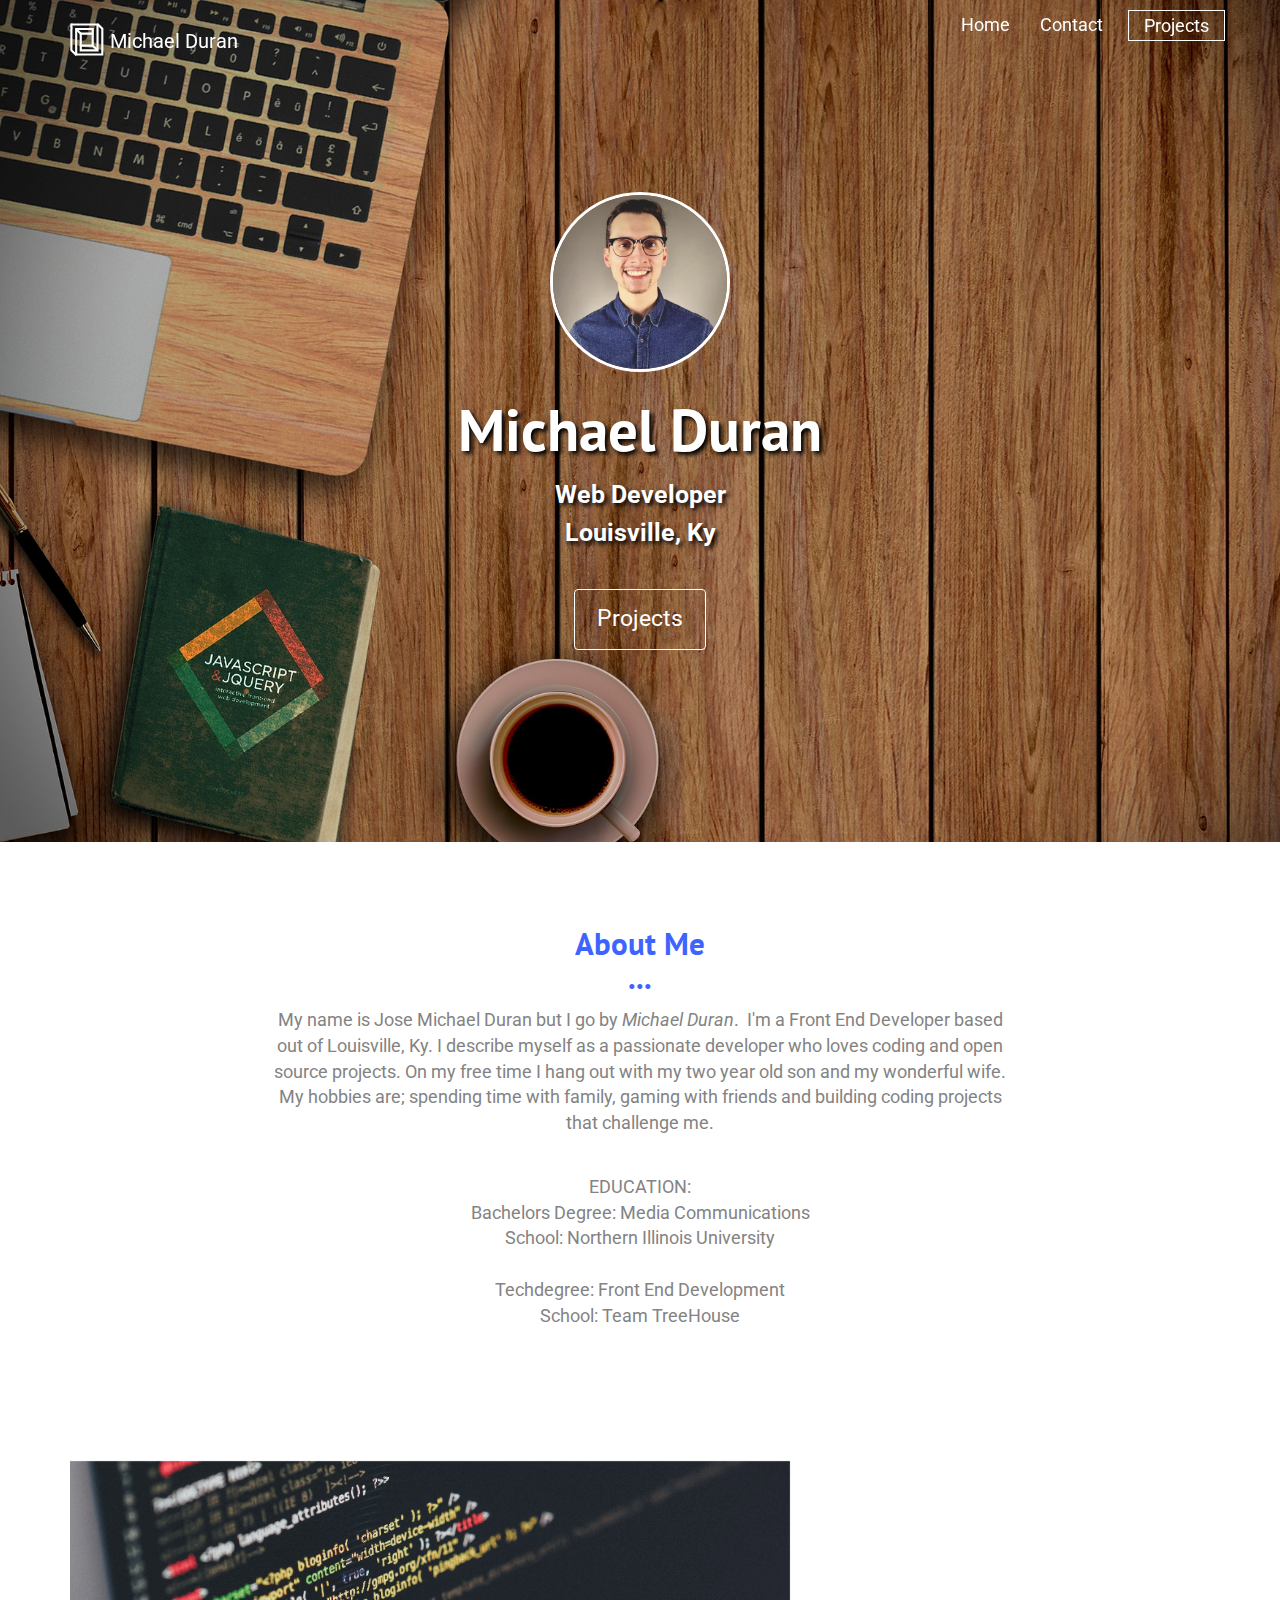
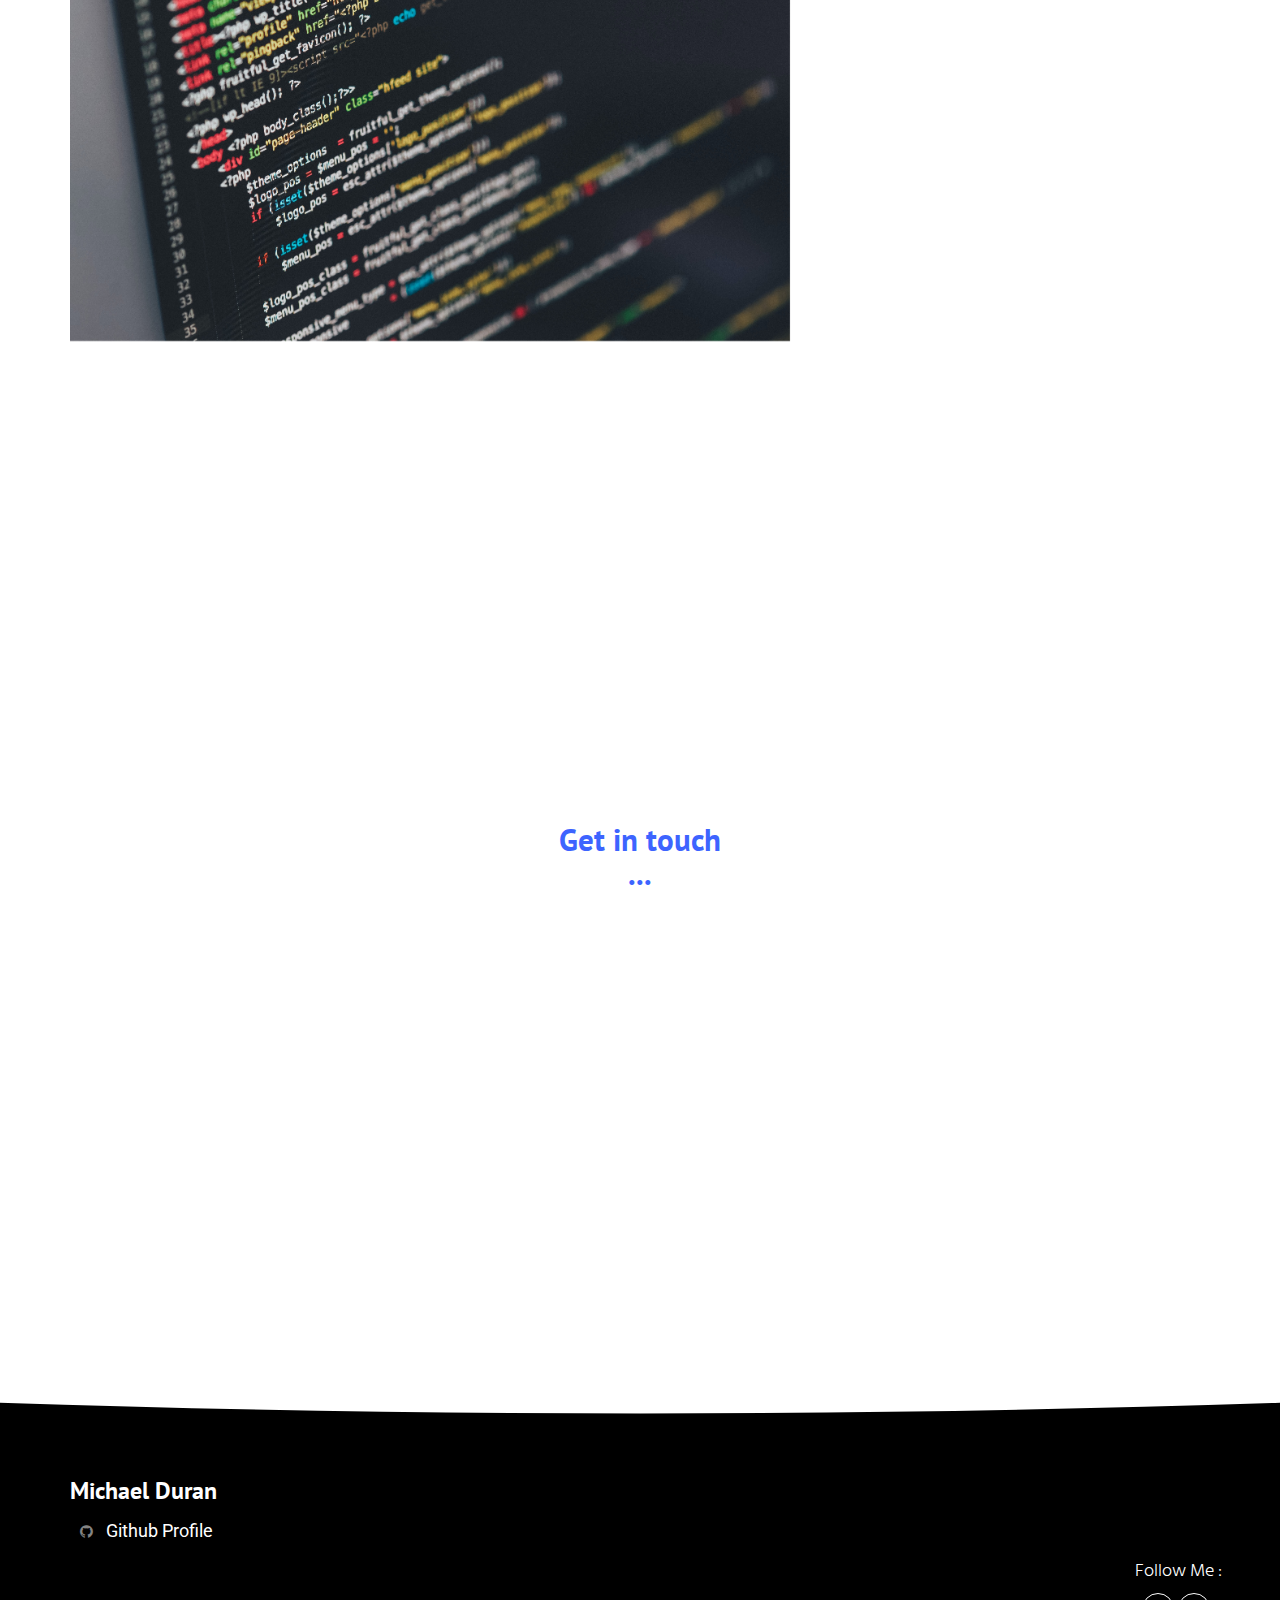
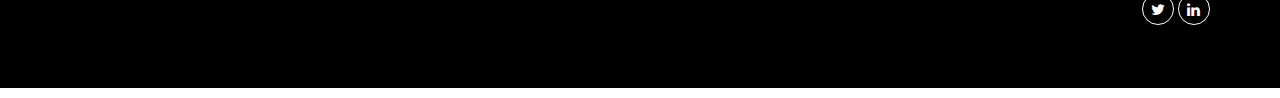
==== commit 3e340f60: "Add files via upload" ====
--- a/index.html
+++ b/index.html
@@ -45,7 +45,7 @@
     <div class="container">
       <div class="row">
         <div class="col-xs-12">
-          <img src="/pictures/self.jpg" class="self">
+          <img src="./pictures/self.jpg" class="self">
           <h1 class="name">Michael Duran</h1>
           <p class= "nametwo">Web Developer</p>
           <p class= "nametwo">Louisville, Ky</p>
@@ -96,7 +96,7 @@
                 <div class="carousel-inner" role="listbox">
 
                     <div class="item active">
-                        <img class="img-responsive" src="./assets/images/img-06.jpg" alt="First slide">
+                        <img class="img-responsive-two" src="./assets/images/img-06.jpg" alt="First slide">
                         <div class="carousel-caption card-shadow reveal">
                           
                           <h3>Skills</h3>
@@ -111,17 +111,17 @@
                   
                               <p><strong>HTML</strong></p>
                               <div class="containerone">
-                                <div class="skills html">80%</div>
+                                <div class="skillsone html">80%</div>
                               </div>
                               <br>
                               <p><strong>CSS</strong></p>
                               <div class="containerone">
-                                <div class="skills css">75%</div>
+                                <div class="skillstwo css">75%</div>
                               </div>
                               <br>
                               <p><strong>JavaScript</strong></p>
                               <div class="containerone">
-                                <div class="skills js">65%</div>
+                                <div class="skillsthree js">65%</div>
                               </div>
                           <br>
                           <br>
@@ -131,7 +131,7 @@
                         </div>
                     </div>
                     <div class="item">
-                        <img class="img-responsive" src="./assets/images/img-07.jpg" alt="First slide">
+                        <img class="img-responsive-two" src="./assets/images/img-07.jpg" alt="First slide">
                         <div class="carousel-caption card-shadow reveal">
 
                         <a class="left carousel-control" href="#carousel-example-generic" role="button" data-slide="prev">
--- a/styles.css
+++ b/styles.css
@@ -9,9 +9,19 @@
   width: 100%; 
   background-color: rgb(199, 199, 199); 
 }
-.skills {
-  text-align: right; 
-  padding-right: 5em;
+.skillsone {
+  text-align: left; 
+  padding-left: 11.5em;
+  color: white; 
+}
+.skillstwo{
+  text-align: left; 
+  padding-left: 10.5em;
+  color: white; 
+}
+.skillsthree {
+  text-align: left; 
+  padding-left: 9.5em;
   color: white; 
 }
 .html {
@@ -63,3 +73,23 @@
   margin-left: 60em;
 }
 
+@media (max-width: 400px){
+  .skillsone {
+    text-align: left; 
+    padding-left: 5.5em;
+    width: 100%;
+    color: white; 
+  }
+  .skillstwo{
+    text-align: left; 
+    padding-left: 5em;
+    color: white; 
+  }
+  .skillsthree {
+    text-align: left; 
+    padding-left: 4em;
+    color: white; 
+  }
+}
+
+
--- a/main.550dcf66.css
+++ b/main.550dcf66.css
@@ -1,9 +1,5132 @@
-@import url(https://fonts.googleapis.com/css?family=Hind+Siliguri:300,600|Martel:400,900);@import url(https://maxcdn.bootstrapcdn.com/font-awesome/4.7.0/css/font-awesome.min.css);/*!
+@import url(https://fonts.googleapis.com/css?family=Hind+Siliguri:300,600|Martel:400,900);
+@import url(https://maxcdn.bootstrapcdn.com/font-awesome/4.7.0/css/font-awesome.min.css); /*!
  * Bootstrap v3.3.7 (http://getbootstrap.com)
  * Copyright 2011-2016 Twitter, Inc.
  * Licensed under MIT (https://github.com/twbs/bootstrap/blob/master/LICENSE)
  */
-/*! normalize.css v3.0.3 | MIT License | github.com/necolas/normalize.css */html{font-family:sans-serif;-ms-text-size-adjust:100%;-webkit-text-size-adjust:100%}body{margin:0}article,aside,details,figcaption,figure,footer,header,hgroup,main,menu,nav,section,summary{display:block}audio,canvas,progress,video{display:inline-block;vertical-align:baseline}audio:not([controls]){display:none;height:0}[hidden],template{display:none}a{background-color:transparent}a:active,a:hover{outline:0}abbr[title]{border-bottom:1px dotted}b,strong{font-weight:700}dfn{font-style:italic}h1{font-size:2em;margin:.67em 0}mark{background:#ff0;color:#000}small{font-size:80%}sub,sup{font-size:75%;line-height:0;position:relative;vertical-align:baseline}sup{top:-.5em}sub{bottom:-.25em}img{border:0}svg:not(:root){overflow:hidden}figure{margin:1em 40px}hr{box-sizing:content-box;height:0}pre{overflow:auto}code,kbd,pre,samp{font-family:monospace,monospace;font-size:1em}button,input,optgroup,select,textarea{color:inherit;font:inherit;margin:0}button{overflow:visible}button,select{text-transform:none}button,html input[type=button],input[type=reset],input[type=submit]{-webkit-appearance:button;cursor:pointer}button[disabled],html input[disabled]{cursor:default}button::-moz-focus-inner,input::-moz-focus-inner{border:0;padding:0}input{line-height:normal}input[type=checkbox],input[type=radio]{box-sizing:border-box;padding:0}input[type=number]::-webkit-inner-spin-button,input[type=number]::-webkit-outer-spin-button{height:auto}input[type=search]{-webkit-appearance:textfield;box-sizing:content-box}input[type=search]::-webkit-search-cancel-button,input[type=search]::-webkit-search-decoration{-webkit-appearance:none}fieldset{border:1px solid silver;margin:0 2px;padding:.35em .625em .75em}textarea{overflow:auto}optgroup{font-weight:700}table{border-collapse:collapse;border-spacing:0}td,th{padding:0}
+/*! normalize.css v3.0.3 | MIT License | github.com/necolas/normalize.css */
+html {
+  font-family: sans-serif;
+  -ms-text-size-adjust: 100%;
+  -webkit-text-size-adjust: 100%;
+}
+body {
+  margin: 0;
+}
+article,
+aside,
+details,
+figcaption,
+figure,
+footer,
+header,
+hgroup,
+main,
+menu,
+nav,
+section,
+summary {
+  display: block;
+}
+audio,
+canvas,
+progress,
+video {
+  display: inline-block;
+  vertical-align: baseline;
+}
+audio:not([controls]) {
+  display: none;
+  height: 0;
+}
+[hidden],
+template {
+  display: none;
+}
+a {
+  background-color: transparent;
+}
+a:active,
+a:hover {
+  outline: 0;
+}
+abbr[title] {
+  border-bottom: 1px dotted;
+}
+b,
+strong {
+  font-weight: 700;
+}
+dfn {
+  font-style: italic;
+}
+h1 {
+  font-size: 2em;
+  margin: 0.67em 0;
+}
+mark {
+  background: #ff0;
+  color: #000;
+}
+small {
+  font-size: 80%;
+}
+sub,
+sup {
+  font-size: 75%;
+  line-height: 0;
+  position: relative;
+  vertical-align: baseline;
+}
+sup {
+  top: -0.5em;
+}
+sub {
+  bottom: -0.25em;
+}
+img {
+  border: 0;
+}
+svg:not(:root) {
+  overflow: hidden;
+}
+figure {
+  margin: 1em 40px;
+}
+hr {
+  box-sizing: content-box;
+  height: 0;
+}
+pre {
+  overflow: auto;
+}
+code,
+kbd,
+pre,
+samp {
+  font-family: monospace, monospace;
+  font-size: 1em;
+}
+button,
+input,
+optgroup,
+select,
+textarea {
+  color: inherit;
+  font: inherit;
+  margin: 0;
+}
+button {
+  overflow: visible;
+}
+button,
+select {
+  text-transform: none;
+}
+button,
+html input[type="button"],
+input[type="reset"],
+input[type="submit"] {
+  -webkit-appearance: button;
+  cursor: pointer;
+}
+button[disabled],
+html input[disabled] {
+  cursor: default;
+}
+button::-moz-focus-inner,
+input::-moz-focus-inner {
+  border: 0;
+  padding: 0;
+}
+input {
+  line-height: normal;
+}
+input[type="checkbox"],
+input[type="radio"] {
+  box-sizing: border-box;
+  padding: 0;
+}
+input[type="number"]::-webkit-inner-spin-button,
+input[type="number"]::-webkit-outer-spin-button {
+  height: auto;
+}
+input[type="search"] {
+  -webkit-appearance: textfield;
+  box-sizing: content-box;
+}
+input[type="search"]::-webkit-search-cancel-button,
+input[type="search"]::-webkit-search-decoration {
+  -webkit-appearance: none;
+}
+fieldset {
+  border: 1px solid silver;
+  margin: 0 2px;
+  padding: 0.35em 0.625em 0.75em;
+}
+textarea {
+  overflow: auto;
+}
+optgroup {
+  font-weight: 700;
+}
+table {
+  border-collapse: collapse;
+  border-spacing: 0;
+}
+td,
+th {
+  padding: 0;
+}
 
-/*! Source: https://github.com/h5bp/html5-boilerplate/blob/master/src/css/main.css */@media print{*,:after,:before{background:transparent!important;color:#000!important;box-shadow:none!important;text-shadow:none!important}a,a:visited{text-decoration:underline}a[href]:after{content:" (" attr(href) ")"}abbr[title]:after{content:" (" attr(title) ")"}a[href^="#"]:after,a[href^="javascript:"]:after{content:""}blockquote,pre{border:1px solid #999;page-break-inside:avoid}thead{display:table-header-group}img,tr{page-break-inside:avoid}img{max-width:100%!important}h2,h3,p{orphans:3;widows:3}h2,h3{page-break-after:avoid}.navbar{display:none}.btn>.caret,.dropup>.btn>.caret{border-top-color:#000!important}.label{border:1px solid #000}.table{border-collapse:collapse!important}.table td,.table th{background-color:#fff!important}.table-bordered td,.table-bordered th{border:1px solid #ddd!important}}*,:after,:before{-webkit-box-sizing:border-box;-moz-box-sizing:border-box;box-sizing:border-box}html{font-size:10px;-webkit-tap-highlight-color:transparent}body{font-family:font-family: 'PT Sans', sans-serif;font-size:18px;line-height:1.42857;color:#838383;background-color:#fff}button,input,select,textarea{font-family:inherit;font-size:inherit;line-height:inherit}a{color:#1a1a1a;text-decoration:none}a:focus,a:hover{color:#1045a4;text-decoration:underline}a:focus{outline:5px auto -webkit-focus-ring-color;outline-offset:-2px}figure{margin:0}img{vertical-align:middle}.img-responsive{display:block;max-width:100%;height:auto}.img-rounded{border-radius:4px}.img-thumbnail{padding:4px;line-height:1.42857;background-color:#fff;border:1px solid #ddd;border-radius:2px;-webkit-transition:all .2s ease-in-out;-o-transition:all .2s ease-in-out;transition:all .2s ease-in-out;display:inline-block;max-width:100%;height:auto}.img-circle{border-radius:50%}hr{margin-top:25px;margin-bottom:25px;border:0;border-top:1px solid #eee}.sr-only{position:absolute;width:1px;height:1px;margin:-1px;padding:0;overflow:hidden;clip:rect(0,0,0,0);border:0}.sr-only-focusable:active,.sr-only-focusable:focus{position:static;width:auto;height:auto;margin:0;overflow:visible;clip:auto}[role=button]{cursor:pointer}.h1,.h2,.h3,.h4,.h5,.h6,h1,h2,h3,h4,h5,h6{font-family: 'PT Sans', sans-serif;font-weight:900;line-height:1.1;color:#1a1a1a}.h1 .small,.h1 small,.h2 .small,.h2 small,.h3 .small,.h3 small,.h4 .small,.h4 small,.h5 .small,.h5 small,.h6 .small,.h6 small,h1 .small,h1 small,h2 .small,h2 small,h3 .small,h3 small,h4 .small,h4 small,h5 .small,h5 small,h6 .small,h6 small{font-weight:400;line-height:1;color:#777}.h1,.h2,.h3,h1,h2,h3{margin-top:25px;margin-bottom:12.5px}.h1 .small,.h1 small,.h2 .small,.h2 small,.h3 .small,.h3 small,h1 .small,h1 small,h2 .small,h2 small,h3 .small,h3 small{font-size:65%}.h4,.h5,.h6,h4,h5,h6{margin-top:12.5px;margin-bottom:12.5px}.h4 .small,.h4 small,.h5 .small,.h5 small,.h6 .small,.h6 small,h4 .small,h4 small,h5 .small,h5 small,h6 .small,h6 small{font-size:75%}.h1,h1{font-size:59px}.h2,h2{font-size:31px}.h3,h3{font-size:24px}.h4,.h5,h4,h5{font-size:18px}.h6,h6{font-size:16px}p{margin:0 0 12.5px}.lead{margin-bottom:25px;font-size:20px;font-weight:300;line-height:1.4}@media (min-width:768px){.lead{font-size:27px}}.small,small{font-size:77%}.mark,mark{background-color:#fcf8e3;padding:.2em}.text-left{text-align:left}.text-right{text-align:right}.text-center{text-align:center}.text-justify{text-align:justify}.text-nowrap{white-space:nowrap}.text-lowercase{text-transform:lowercase}.initialism,.text-uppercase{text-transform:uppercase}.text-capitalize{text-transform:capitalize}.text-muted{color:#777}.text-primary{color:#1a1a1a}a.text-primary:focus,a.text-primary:hover{color:#124fbb}.text-success{color:#fff}a.text-success:focus,a.text-success:hover{color:#e6e6e6}.text-info{color:#31708f}a.text-info:focus,a.text-info:hover{color:#245269}.text-warning{color:#8a6d3b}a.text-warning:focus,a.text-warning:hover{color:#66512c}.text-danger{color:#fff}a.text-danger:focus,a.text-danger:hover{color:#e6e6e6}.bg-primary{color:#fff;background-color:#1a1a1a}a.bg-primary:focus,a.bg-primary:hover{background-color:#124fbb}.bg-success{background-color:#08005f}a.bg-success:focus,a.bg-success:hover{background-color:#04002c}.bg-info{background-color:#d9edf7}a.bg-info:focus,a.bg-info:hover{background-color:#afd9ee}.bg-warning{background-color:#fcf8e3}a.bg-warning:focus,a.bg-warning:hover{background-color:#f7ecb5}.bg-danger{background-color:#ca044b}a.bg-danger:focus,a.bg-danger:hover{background-color:#980338}.page-header{padding-bottom:11.5px;margin:50px 0 25px;border-bottom:1px solid #eee}ol,ul{margin-top:0;margin-bottom:12.5px}ol ol,ol ul,ul ol,ul ul{margin-bottom:0}.list-inline,.list-unstyled{padding-left:0;list-style:none}.list-inline{margin-left:-5px}.list-inline>li{display:inline-block;padding-left:5px;padding-right:5px}dl{margin-top:0;margin-bottom:25px}dd,dt{line-height:1.42857}dt{font-weight:700}dd{margin-left:0}.dl-horizontal dd:after,.dl-horizontal dd:before{content:" ";display:table}.dl-horizontal dd:after{clear:both}@media (min-width:768px){.dl-horizontal dt{float:left;width:160px;clear:left;text-align:right;overflow:hidden;text-overflow:ellipsis;white-space:nowrap}.dl-horizontal dd{margin-left:180px}}abbr[data-original-title],abbr[title]{cursor:help;border-bottom:1px dotted #777}.initialism{font-size:90%}blockquote{padding:12.5px 25px;margin:0 0 25px;font-size:22.5px;border-left:5px solid #eee}blockquote ol:last-child,blockquote p:last-child,blockquote ul:last-child{margin-bottom:0}blockquote .small,blockquote footer,blockquote small{display:block;font-size:80%;line-height:1.42857;color:#777}blockquote .small:before,blockquote footer:before,blockquote small:before{content:"\2014   \A0"}.blockquote-reverse,blockquote.pull-right{padding-right:15px;padding-left:0;border-right:5px solid #eee;border-left:0;text-align:right}.blockquote-reverse .small:before,.blockquote-reverse footer:before,.blockquote-reverse small:before,blockquote.pull-right .small:before,blockquote.pull-right footer:before,blockquote.pull-right small:before{content:""}.blockquote-reverse .small:after,.blockquote-reverse footer:after,.blockquote-reverse small:after,blockquote.pull-right .small:after,blockquote.pull-right footer:after,blockquote.pull-right small:after{content:"\A0   \2014"}address{margin-bottom:25px;font-style:normal;line-height:1.42857}code,kbd,pre,samp{font-family:Menlo,Monaco,Consolas,Courier New,monospace}code{color:#c7254e;background-color:#f9f2f4}code,kbd{padding:2px 4px;font-size:90%;border-radius:2px}kbd{color:#fff;background-color:#333;box-shadow:inset 0 -1px 0 rgba(0,0,0,.25)}kbd kbd{padding:0;font-size:100%;font-weight:700;box-shadow:none}pre{display:block;padding:12px;margin:0 0 12.5px;font-size:17px;line-height:1.42857;word-break:break-all;word-wrap:break-word;color:#333;background-color:#f5f5f5;border:1px solid #ccc;border-radius:2px}pre code{padding:0;font-size:inherit;color:inherit;white-space:pre-wrap;background-color:transparent;border-radius:0}.pre-scrollable{max-height:340px;overflow-y:scroll}.container{margin-right:auto;margin-left:auto;padding-left:15px;padding-right:15px}.container:after,.container:before{content:" ";display:table}.container:after{clear:both}@media (min-width:768px){.container{width:750px}}@media (min-width:992px){.container{width:970px}}@media (min-width:1200px){.container{width:1170px}}.container-fluid{margin-right:auto;margin-left:auto;padding-left:15px;padding-right:15px}.container-fluid:after,.container-fluid:before{content:" ";display:table}.container-fluid:after{clear:both}.row{margin-left:-15px;margin-right:-15px}.row:after,.row:before{content:" ";display:table}.row:after{clear:both}.col-lg-1,.col-lg-2,.col-lg-3,.col-lg-4,.col-lg-5,.col-lg-6,.col-lg-7,.col-lg-8,.col-lg-9,.col-lg-10,.col-lg-11,.col-lg-12,.col-md-1,.col-md-2,.col-md-3,.col-md-4,.col-md-5,.col-md-6,.col-md-7,.col-md-8,.col-md-9,.col-md-10,.col-md-11,.col-md-12,.col-sm-1,.col-sm-2,.col-sm-3,.col-sm-4,.col-sm-5,.col-sm-6,.col-sm-7,.col-sm-8,.col-sm-9,.col-sm-10,.col-sm-11,.col-sm-12,.col-xs-1,.col-xs-2,.col-xs-3,.col-xs-4,.col-xs-5,.col-xs-6,.col-xs-7,.col-xs-8,.col-xs-9,.col-xs-10,.col-xs-11,.col-xs-12{position:relative;min-height:1px;padding-left:15px;padding-right:15px}.col-xs-1,.col-xs-2,.col-xs-3,.col-xs-4,.col-xs-5,.col-xs-6,.col-xs-7,.col-xs-8,.col-xs-9,.col-xs-10,.col-xs-11,.col-xs-12{float:left}.col-xs-1{width:8.33333%}.col-xs-2{width:16.66667%}.col-xs-3{width:25%}.col-xs-4{width:33.33333%}.col-xs-5{width:41.66667%}.col-xs-6{width:50%}.col-xs-7{width:58.33333%}.col-xs-8{width:66.66667%}.col-xs-9{width:75%}.col-xs-10{width:83.33333%}.col-xs-11{width:91.66667%}.col-xs-12{width:100%}.col-xs-pull-0{right:auto}.col-xs-pull-1{right:8.33333%}.col-xs-pull-2{right:16.66667%}.col-xs-pull-3{right:25%}.col-xs-pull-4{right:33.33333%}.col-xs-pull-5{right:41.66667%}.col-xs-pull-6{right:50%}.col-xs-pull-7{right:58.33333%}.col-xs-pull-8{right:66.66667%}.col-xs-pull-9{right:75%}.col-xs-pull-10{right:83.33333%}.col-xs-pull-11{right:91.66667%}.col-xs-pull-12{right:100%}.col-xs-push-0{left:auto}.col-xs-push-1{left:8.33333%}.col-xs-push-2{left:16.66667%}.col-xs-push-3{left:25%}.col-xs-push-4{left:33.33333%}.col-xs-push-5{left:41.66667%}.col-xs-push-6{left:50%}.col-xs-push-7{left:58.33333%}.col-xs-push-8{left:66.66667%}.col-xs-push-9{left:75%}.col-xs-push-10{left:83.33333%}.col-xs-push-11{left:91.66667%}.col-xs-push-12{left:100%}.col-xs-offset-0{margin-left:0}.col-xs-offset-1{margin-left:8.33333%}.col-xs-offset-2{margin-left:16.66667%}.col-xs-offset-3{margin-left:25%}.col-xs-offset-4{margin-left:33.33333%}.col-xs-offset-5{margin-left:41.66667%}.col-xs-offset-6{margin-left:50%}.col-xs-offset-7{margin-left:58.33333%}.col-xs-offset-8{margin-left:66.66667%}.col-xs-offset-9{margin-left:75%}.col-xs-offset-10{margin-left:83.33333%}.col-xs-offset-11{margin-left:91.66667%}.col-xs-offset-12{margin-left:100%}@media (min-width:768px){.col-sm-1,.col-sm-2,.col-sm-3,.col-sm-4,.col-sm-5,.col-sm-6,.col-sm-7,.col-sm-8,.col-sm-9,.col-sm-10,.col-sm-11,.col-sm-12{float:left}.col-sm-1{width:8.33333%}.col-sm-2{width:16.66667%}.col-sm-3{width:25%}.col-sm-4{width:33.33333%}.col-sm-5{width:41.66667%}.col-sm-6{width:50%}.col-sm-7{width:58.33333%}.col-sm-8{width:66.66667%}.col-sm-9{width:75%}.col-sm-10{width:83.33333%}.col-sm-11{width:91.66667%}.col-sm-12{width:100%}.col-sm-pull-0{right:auto}.col-sm-pull-1{right:8.33333%}.col-sm-pull-2{right:16.66667%}.col-sm-pull-3{right:25%}.col-sm-pull-4{right:33.33333%}.col-sm-pull-5{right:41.66667%}.col-sm-pull-6{right:50%}.col-sm-pull-7{right:58.33333%}.col-sm-pull-8{right:66.66667%}.col-sm-pull-9{right:75%}.col-sm-pull-10{right:83.33333%}.col-sm-pull-11{right:91.66667%}.col-sm-pull-12{right:100%}.col-sm-push-0{left:auto}.col-sm-push-1{left:8.33333%}.col-sm-push-2{left:16.66667%}.col-sm-push-3{left:25%}.col-sm-push-4{left:33.33333%}.col-sm-push-5{left:41.66667%}.col-sm-push-6{left:50%}.col-sm-push-7{left:58.33333%}.col-sm-push-8{left:66.66667%}.col-sm-push-9{left:75%}.col-sm-push-10{left:83.33333%}.col-sm-push-11{left:91.66667%}.col-sm-push-12{left:100%}.col-sm-offset-0{margin-left:0}.col-sm-offset-1{margin-left:8.33333%}.col-sm-offset-2{margin-left:16.66667%}.col-sm-offset-3{margin-left:25%}.col-sm-offset-4{margin-left:33.33333%}.col-sm-offset-5{margin-left:41.66667%}.col-sm-offset-6{margin-left:50%}.col-sm-offset-7{margin-left:58.33333%}.col-sm-offset-8{margin-left:66.66667%}.col-sm-offset-9{margin-left:75%}.col-sm-offset-10{margin-left:83.33333%}.col-sm-offset-11{margin-left:91.66667%}.col-sm-offset-12{margin-left:100%}}@media (min-width:992px){.col-md-1,.col-md-2,.col-md-3,.col-md-4,.col-md-5,.col-md-6,.col-md-7,.col-md-8,.col-md-9,.col-md-10,.col-md-11,.col-md-12{float:left}.col-md-1{width:8.33333%}.col-md-2{width:16.66667%}.col-md-3{width:25%}.col-md-4{width:33.33333%}.col-md-5{width:41.66667%}.col-md-6{width:50%}.col-md-7{width:58.33333%}.col-md-8{width:66.66667%}.col-md-9{width:75%}.col-md-10{width:83.33333%}.col-md-11{width:91.66667%}.col-md-12{width:100%}.col-md-pull-0{right:auto}.col-md-pull-1{right:8.33333%}.col-md-pull-2{right:16.66667%}.col-md-pull-3{right:25%}.col-md-pull-4{right:33.33333%}.col-md-pull-5{right:41.66667%}.col-md-pull-6{right:50%}.col-md-pull-7{right:58.33333%}.col-md-pull-8{right:66.66667%}.col-md-pull-9{right:75%}.col-md-pull-10{right:83.33333%}.col-md-pull-11{right:91.66667%}.col-md-pull-12{right:100%}.col-md-push-0{left:auto}.col-md-push-1{left:8.33333%}.col-md-push-2{left:16.66667%}.col-md-push-3{left:25%}.col-md-push-4{left:33.33333%}.col-md-push-5{left:41.66667%}.col-md-push-6{left:50%}.col-md-push-7{left:58.33333%}.col-md-push-8{left:66.66667%}.col-md-push-9{left:75%}.col-md-push-10{left:83.33333%}.col-md-push-11{left:91.66667%}.col-md-push-12{left:100%}.col-md-offset-0{margin-left:0}.col-md-offset-1{margin-left:8.33333%}.col-md-offset-2{margin-left:16.66667%}.col-md-offset-3{margin-left:25%}.col-md-offset-4{margin-left:33.33333%}.col-md-offset-5{margin-left:41.66667%}.col-md-offset-6{margin-left:50%}.col-md-offset-7{margin-left:58.33333%}.col-md-offset-8{margin-left:66.66667%}.col-md-offset-9{margin-left:75%}.col-md-offset-10{margin-left:83.33333%}.col-md-offset-11{margin-left:91.66667%}.col-md-offset-12{margin-left:100%}}@media (min-width:1200px){.col-lg-1,.col-lg-2,.col-lg-3,.col-lg-4,.col-lg-5,.col-lg-6,.col-lg-7,.col-lg-8,.col-lg-9,.col-lg-10,.col-lg-11,.col-lg-12{float:left}.col-lg-1{width:8.33333%}.col-lg-2{width:16.66667%}.col-lg-3{width:25%}.col-lg-4{width:33.33333%}.col-lg-5{width:41.66667%}.col-lg-6{width:50%}.col-lg-7{width:58.33333%}.col-lg-8{width:66.66667%}.col-lg-9{width:75%}.col-lg-10{width:83.33333%}.col-lg-11{width:91.66667%}.col-lg-12{width:100%}.col-lg-pull-0{right:auto}.col-lg-pull-1{right:8.33333%}.col-lg-pull-2{right:16.66667%}.col-lg-pull-3{right:25%}.col-lg-pull-4{right:33.33333%}.col-lg-pull-5{right:41.66667%}.col-lg-pull-6{right:50%}.col-lg-pull-7{right:58.33333%}.col-lg-pull-8{right:66.66667%}.col-lg-pull-9{right:75%}.col-lg-pull-10{right:83.33333%}.col-lg-pull-11{right:91.66667%}.col-lg-pull-12{right:100%}.col-lg-push-0{left:auto}.col-lg-push-1{left:8.33333%}.col-lg-push-2{left:16.66667%}.col-lg-push-3{left:25%}.col-lg-push-4{left:33.33333%}.col-lg-push-5{left:41.66667%}.col-lg-push-6{left:50%}.col-lg-push-7{left:58.33333%}.col-lg-push-8{left:66.66667%}.col-lg-push-9{left:75%}.col-lg-push-10{left:83.33333%}.col-lg-push-11{left:91.66667%}.col-lg-push-12{left:100%}.col-lg-offset-0{margin-left:0}.col-lg-offset-1{margin-left:8.33333%}.col-lg-offset-2{margin-left:16.66667%}.col-lg-offset-3{margin-left:25%}.col-lg-offset-4{margin-left:33.33333%}.col-lg-offset-5{margin-left:41.66667%}.col-lg-offset-6{margin-left:50%}.col-lg-offset-7{margin-left:58.33333%}.col-lg-offset-8{margin-left:66.66667%}.col-lg-offset-9{margin-left:75%}.col-lg-offset-10{margin-left:83.33333%}.col-lg-offset-11{margin-left:91.66667%}.col-lg-offset-12{margin-left:100%}}table{background-color:transparent}caption{padding-top:8px;padding-bottom:8px;color:#777}caption,th{text-align:left}.table{width:100%;max-width:100%;margin-bottom:25px}.table>tbody>tr>td,.table>tbody>tr>th,.table>tfoot>tr>td,.table>tfoot>tr>th,.table>thead>tr>td,.table>thead>tr>th{padding:8px;line-height:1.42857;vertical-align:top;border-top:1px solid #ddd}.table>thead>tr>th{vertical-align:bottom;border-bottom:2px solid #ddd}.table>caption+thead>tr:first-child>td,.table>caption+thead>tr:first-child>th,.table>colgroup+thead>tr:first-child>td,.table>colgroup+thead>tr:first-child>th,.table>thead:first-child>tr:first-child>td,.table>thead:first-child>tr:first-child>th{border-top:0}.table>tbody+tbody{border-top:2px solid #ddd}.table .table{background-color:#fff}.table-condensed>tbody>tr>td,.table-condensed>tbody>tr>th,.table-condensed>tfoot>tr>td,.table-condensed>tfoot>tr>th,.table-condensed>thead>tr>td,.table-condensed>thead>tr>th{padding:5px}.table-bordered,.table-bordered>tbody>tr>td,.table-bordered>tbody>tr>th,.table-bordered>tfoot>tr>td,.table-bordered>tfoot>tr>th,.table-bordered>thead>tr>td,.table-bordered>thead>tr>th{border:1px solid #ddd}.table-bordered>thead>tr>td,.table-bordered>thead>tr>th{border-bottom-width:2px}.table-striped>tbody>tr:nth-of-type(odd){background-color:#f9f9f9}.table-hover>tbody>tr:hover{background-color:#f5f5f5}table col[class*=col-]{position:static;float:none;display:table-column}table td[class*=col-],table th[class*=col-]{position:static;float:none;display:table-cell}.table>tbody>tr.active>td,.table>tbody>tr.active>th,.table>tbody>tr>td.active,.table>tbody>tr>th.active,.table>tfoot>tr.active>td,.table>tfoot>tr.active>th,.table>tfoot>tr>td.active,.table>tfoot>tr>th.active,.table>thead>tr.active>td,.table>thead>tr.active>th,.table>thead>tr>td.active,.table>thead>tr>th.active{background-color:#f5f5f5}.table-hover>tbody>tr.active:hover>td,.table-hover>tbody>tr.active:hover>th,.table-hover>tbody>tr:hover>.active,.table-hover>tbody>tr>td.active:hover,.table-hover>tbody>tr>th.active:hover{background-color:#e8e8e8}.table>tbody>tr.success>td,.table>tbody>tr.success>th,.table>tbody>tr>td.success,.table>tbody>tr>th.success,.table>tfoot>tr.success>td,.table>tfoot>tr.success>th,.table>tfoot>tr>td.success,.table>tfoot>tr>th.success,.table>thead>tr.success>td,.table>thead>tr.success>th,.table>thead>tr>td.success,.table>thead>tr>th.success{background-color:#08005f}.table-hover>tbody>tr.success:hover>td,.table-hover>tbody>tr.success:hover>th,.table-hover>tbody>tr:hover>.success,.table-hover>tbody>tr>td.success:hover,.table-hover>tbody>tr>th.success:hover{background-color:#060046}.table>tbody>tr.info>td,.table>tbody>tr.info>th,.table>tbody>tr>td.info,.table>tbody>tr>th.info,.table>tfoot>tr.info>td,.table>tfoot>tr.info>th,.table>tfoot>tr>td.info,.table>tfoot>tr>th.info,.table>thead>tr.info>td,.table>thead>tr.info>th,.table>thead>tr>td.info,.table>thead>tr>th.info{background-color:#d9edf7}.table-hover>tbody>tr.info:hover>td,.table-hover>tbody>tr.info:hover>th,.table-hover>tbody>tr:hover>.info,.table-hover>tbody>tr>td.info:hover,.table-hover>tbody>tr>th.info:hover{background-color:#c4e3f3}.table>tbody>tr.warning>td,.table>tbody>tr.warning>th,.table>tbody>tr>td.warning,.table>tbody>tr>th.warning,.table>tfoot>tr.warning>td,.table>tfoot>tr.warning>th,.table>tfoot>tr>td.warning,.table>tfoot>tr>th.warning,.table>thead>tr.warning>td,.table>thead>tr.warning>th,.table>thead>tr>td.warning,.table>thead>tr>th.warning{background-color:#fcf8e3}.table-hover>tbody>tr.warning:hover>td,.table-hover>tbody>tr.warning:hover>th,.table-hover>tbody>tr:hover>.warning,.table-hover>tbody>tr>td.warning:hover,.table-hover>tbody>tr>th.warning:hover{background-color:#faf2cc}.table>tbody>tr.danger>td,.table>tbody>tr.danger>th,.table>tbody>tr>td.danger,.table>tbody>tr>th.danger,.table>tfoot>tr.danger>td,.table>tfoot>tr.danger>th,.table>tfoot>tr>td.danger,.table>tfoot>tr>th.danger,.table>thead>tr.danger>td,.table>thead>tr.danger>th,.table>thead>tr>td.danger,.table>thead>tr>th.danger{background-color:#ca044b}.table-hover>tbody>tr.danger:hover>td,.table-hover>tbody>tr.danger:hover>th,.table-hover>tbody>tr:hover>.danger,.table-hover>tbody>tr>td.danger:hover,.table-hover>tbody>tr>th.danger:hover{background-color:#b10442}.table-responsive{overflow-x:auto;min-height:.01%}@media screen and (max-width:767px){.table-responsive{width:100%;margin-bottom:18.75px;overflow-y:hidden;-ms-overflow-style:-ms-autohiding-scrollbar;border:1px solid #ddd}.table-responsive>.table{margin-bottom:0}.table-responsive>.table>tbody>tr>td,.table-responsive>.table>tbody>tr>th,.table-responsive>.table>tfoot>tr>td,.table-responsive>.table>tfoot>tr>th,.table-responsive>.table>thead>tr>td,.table-responsive>.table>thead>tr>th{white-space:nowrap}.table-responsive>.table-bordered{border:0}.table-responsive>.table-bordered>tbody>tr>td:first-child,.table-responsive>.table-bordered>tbody>tr>th:first-child,.table-responsive>.table-bordered>tfoot>tr>td:first-child,.table-responsive>.table-bordered>tfoot>tr>th:first-child,.table-responsive>.table-bordered>thead>tr>td:first-child,.table-responsive>.table-bordered>thead>tr>th:first-child{border-left:0}.table-responsive>.table-bordered>tbody>tr>td:last-child,.table-responsive>.table-bordered>tbody>tr>th:last-child,.table-responsive>.table-bordered>tfoot>tr>td:last-child,.table-responsive>.table-bordered>tfoot>tr>th:last-child,.table-responsive>.table-bordered>thead>tr>td:last-child,.table-responsive>.table-bordered>thead>tr>th:last-child{border-right:0}.table-responsive>.table-bordered>tbody>tr:last-child>td,.table-responsive>.table-bordered>tbody>tr:last-child>th,.table-responsive>.table-bordered>tfoot>tr:last-child>td,.table-responsive>.table-bordered>tfoot>tr:last-child>th{border-bottom:0}}fieldset{margin:0;min-width:0}fieldset,legend{padding:0;border:0}legend{display:block;width:100%;margin-bottom:25px;font-size:27px;line-height:inherit;color:#333;border-bottom:1px solid #e5e5e5}label{display:inline-block;max-width:100%;margin-bottom:5px;font-weight:700}input[type=search]{-webkit-box-sizing:border-box;-moz-box-sizing:border-box;box-sizing:border-box}input[type=checkbox],input[type=radio]{margin:4px 0 0;margin-top:1px\9;line-height:normal}input[type=file]{display:block}input[type=range]{display:block;width:100%}select[multiple],select[size]{height:auto}input[type=checkbox]:focus,input[type=file]:focus,input[type=radio]:focus{outline:5px auto -webkit-focus-ring-color;outline-offset:-2px}output{padding-top:13px}.form-control,output{display:block;font-size:18px;line-height:1.42857;color:#555}.form-control{width:100%;height:51px;padding:12px 18px;background-color:#fff;background-image:none;border:1px solid #ddd;border-radius:2px;-webkit-box-shadow:inset 0 1px 1px rgba(0,0,0,.075);box-shadow:inset 0 1px 1px rgba(0,0,0,.075);-webkit-transition:border-color .15s ease-in-out,box-shadow .15s ease-in-out;-o-transition:border-color ease-in-out .15s,box-shadow ease-in-out .15s;transition:border-color .15s ease-in-out,box-shadow .15s ease-in-out}.form-control:focus{border-color:#66afe9;-webkit-box-shadow:inset 0 1px 1px rgba(0,0,0,.075),0 0 8px rgba(102,175,233,.6);box-shadow:inset 0 1px 1px rgba(0,0,0,.075),0 0 8px rgba(102,175,233,.6)}.form-control::-moz-placeholder{color:#999;opacity:1}.form-control:-ms-input-placeholder{color:#999}.form-control::-webkit-input-placeholder{color:#999}.form-control::-ms-expand{border:0;background-color:transparent}.form-control[disabled],.form-control[readonly],fieldset[disabled] .form-control{background-color:#eee;opacity:1}.form-control[disabled],fieldset[disabled] .form-control{cursor:not-allowed}textarea.form-control{height:auto}input[type=search]{-webkit-appearance:none}@media screen and (-webkit-min-device-pixel-ratio:0){input[type=date].form-control,input[type=datetime-local].form-control,input[type=month].form-control,input[type=time].form-control{line-height:51px}.input-group-sm>.input-group-btn>input[type=date].btn,.input-group-sm>.input-group-btn>input[type=datetime-local].btn,.input-group-sm>.input-group-btn>input[type=month].btn,.input-group-sm>.input-group-btn>input[type=time].btn,.input-group-sm>input[type=date].form-control,.input-group-sm>input[type=date].input-group-addon,.input-group-sm>input[type=datetime-local].form-control,.input-group-sm>input[type=datetime-local].input-group-addon,.input-group-sm>input[type=month].form-control,.input-group-sm>input[type=month].input-group-addon,.input-group-sm>input[type=time].form-control,.input-group-sm>input[type=time].input-group-addon,.input-group-sm input[type=date],.input-group-sm input[type=datetime-local],.input-group-sm input[type=month],.input-group-sm input[type=time],input[type=date].input-sm,input[type=datetime-local].input-sm,input[type=month].input-sm,input[type=time].input-sm{line-height:37px}.input-group-lg>.input-group-btn>input[type=date].btn,.input-group-lg>.input-group-btn>input[type=datetime-local].btn,.input-group-lg>.input-group-btn>input[type=month].btn,.input-group-lg>.input-group-btn>input[type=time].btn,.input-group-lg>input[type=date].form-control,.input-group-lg>input[type=date].input-group-addon,.input-group-lg>input[type=datetime-local].form-control,.input-group-lg>input[type=datetime-local].input-group-addon,.input-group-lg>input[type=month].form-control,.input-group-lg>input[type=month].input-group-addon,.input-group-lg>input[type=time].form-control,.input-group-lg>input[type=time].input-group-addon,.input-group-lg input[type=date],.input-group-lg input[type=datetime-local],.input-group-lg input[type=month],.input-group-lg input[type=time],input[type=date].input-lg,input[type=datetime-local].input-lg,input[type=month].input-lg,input[type=time].input-lg{line-height:61px}}.form-group{margin-bottom:15px}.checkbox,.radio{position:relative;display:block;margin-top:10px;margin-bottom:10px}.checkbox label,.radio label{min-height:25px;padding-left:20px;margin-bottom:0;font-weight:400;cursor:pointer}.checkbox-inline input[type=checkbox],.checkbox input[type=checkbox],.radio-inline input[type=radio],.radio input[type=radio]{position:absolute;margin-left:-20px;margin-top:4px\9}.checkbox+.checkbox,.radio+.radio{margin-top:-5px}.checkbox-inline,.radio-inline{position:relative;display:inline-block;padding-left:20px;margin-bottom:0;vertical-align:middle;font-weight:400;cursor:pointer}.checkbox-inline+.checkbox-inline,.radio-inline+.radio-inline{margin-top:0;margin-left:10px}.checkbox-inline.disabled,.checkbox.disabled label,.radio-inline.disabled,.radio.disabled label,fieldset[disabled] .checkbox-inline,fieldset[disabled] .checkbox label,fieldset[disabled] .radio-inline,fieldset[disabled] .radio label,fieldset[disabled] input[type=checkbox],fieldset[disabled] input[type=radio],input[type=checkbox].disabled,input[type=checkbox][disabled],input[type=radio].disabled,input[type=radio][disabled]{cursor:not-allowed}.form-control-static{padding-top:13px;padding-bottom:13px;margin-bottom:0;min-height:43px}.form-control-static.input-lg,.form-control-static.input-sm,.input-group-lg>.form-control-static.form-control,.input-group-lg>.form-control-static.input-group-addon,.input-group-lg>.input-group-btn>.form-control-static.btn,.input-group-sm>.form-control-static.form-control,.input-group-sm>.form-control-static.input-group-addon,.input-group-sm>.input-group-btn>.form-control-static.btn{padding-left:0;padding-right:0}.input-group-sm>.form-control,.input-group-sm>.input-group-addon,.input-group-sm>.input-group-btn>.btn,.input-sm{height:37px;padding:7px 10px;font-size:14px;line-height:1.5;border-radius:2px}.input-group-sm>.input-group-btn>select.btn,.input-group-sm>select.form-control,.input-group-sm>select.input-group-addon,select.input-sm{height:37px;line-height:37px}.input-group-sm>.input-group-btn>select[multiple].btn,.input-group-sm>.input-group-btn>textarea.btn,.input-group-sm>select[multiple].form-control,.input-group-sm>select[multiple].input-group-addon,.input-group-sm>textarea.form-control,.input-group-sm>textarea.input-group-addon,select[multiple].input-sm,textarea.input-sm{height:auto}.form-group-sm .form-control{height:37px;padding:7px 10px;font-size:14px;line-height:1.5;border-radius:2px}.form-group-sm select.form-control{height:37px;line-height:37px}.form-group-sm select[multiple].form-control,.form-group-sm textarea.form-control{height:auto}.form-group-sm .form-control-static{height:37px;min-height:39px;padding:8px 10px;font-size:14px;line-height:1.5}.input-group-lg>.form-control,.input-group-lg>.input-group-addon,.input-group-lg>.input-group-btn>.btn,.input-lg{height:61px;padding:14px 22px;font-size:23px;line-height:1.33333;border-radius:4px}.input-group-lg>.input-group-btn>select.btn,.input-group-lg>select.form-control,.input-group-lg>select.input-group-addon,select.input-lg{height:61px;line-height:61px}.input-group-lg>.input-group-btn>select[multiple].btn,.input-group-lg>.input-group-btn>textarea.btn,.input-group-lg>select[multiple].form-control,.input-group-lg>select[multiple].input-group-addon,.input-group-lg>textarea.form-control,.input-group-lg>textarea.input-group-addon,select[multiple].input-lg,textarea.input-lg{height:auto}.form-group-lg .form-control{height:61px;padding:14px 22px;font-size:23px;line-height:1.33333;border-radius:4px}.form-group-lg select.form-control{height:61px;line-height:61px}.form-group-lg select[multiple].form-control,.form-group-lg textarea.form-control{height:auto}.form-group-lg .form-control-static{height:61px;min-height:48px;padding:15px 22px;font-size:23px;line-height:1.33333}.has-feedback{position:relative}.has-feedback .form-control{padding-right:63.75px}.form-control-feedback{position:absolute;top:0;right:0;z-index:2;display:block;width:51px;height:51px;line-height:51px;text-align:center;pointer-events:none}.form-group-lg .form-control+.form-control-feedback,.input-group-lg+.form-control-feedback,.input-group-lg>.form-control+.form-control-feedback,.input-group-lg>.input-group-addon+.form-control-feedback,.input-group-lg>.input-group-btn>.btn+.form-control-feedback,.input-lg+.form-control-feedback{width:61px;height:61px;line-height:61px}.form-group-sm .form-control+.form-control-feedback,.input-group-sm+.form-control-feedback,.input-group-sm>.form-control+.form-control-feedback,.input-group-sm>.input-group-addon+.form-control-feedback,.input-group-sm>.input-group-btn>.btn+.form-control-feedback,.input-sm+.form-control-feedback{width:37px;height:37px;line-height:37px}.has-success .checkbox,.has-success .checkbox-inline,.has-success.checkbox-inline label,.has-success.checkbox label,.has-success .control-label,.has-success .help-block,.has-success .radio,.has-success .radio-inline,.has-success.radio-inline label,.has-success.radio label{color:#fff}.has-success .form-control{border-color:#fff;-webkit-box-shadow:inset 0 1px 1px rgba(0,0,0,.075);box-shadow:inset 0 1px 1px rgba(0,0,0,.075)}.has-success .form-control:focus{border-color:#e6e6e6;-webkit-box-shadow:inset 0 1px 1px rgba(0,0,0,.075),0 0 6px #fff;box-shadow:inset 0 1px 1px rgba(0,0,0,.075),0 0 6px #fff}.has-success .input-group-addon{color:#fff;border-color:#fff;background-color:#08005f}.has-success .form-control-feedback{color:#fff}.has-warning .checkbox,.has-warning .checkbox-inline,.has-warning.checkbox-inline label,.has-warning.checkbox label,.has-warning .control-label,.has-warning .help-block,.has-warning .radio,.has-warning .radio-inline,.has-warning.radio-inline label,.has-warning.radio label{color:#8a6d3b}.has-warning .form-control{border-color:#8a6d3b;-webkit-box-shadow:inset 0 1px 1px rgba(0,0,0,.075);box-shadow:inset 0 1px 1px rgba(0,0,0,.075)}.has-warning .form-control:focus{border-color:#66512c;-webkit-box-shadow:inset 0 1px 1px rgba(0,0,0,.075),0 0 6px #c0a16b;box-shadow:inset 0 1px 1px rgba(0,0,0,.075),0 0 6px #c0a16b}.has-warning .input-group-addon{color:#8a6d3b;border-color:#8a6d3b;background-color:#fcf8e3}.has-warning .form-control-feedback{color:#8a6d3b}.has-error .checkbox,.has-error .checkbox-inline,.has-error.checkbox-inline label,.has-error.checkbox label,.has-error .control-label,.has-error .help-block,.has-error .radio,.has-error .radio-inline,.has-error.radio-inline label,.has-error.radio label{color:#fff}.has-error .form-control{border-color:#fff;-webkit-box-shadow:inset 0 1px 1px rgba(0,0,0,.075);box-shadow:inset 0 1px 1px rgba(0,0,0,.075)}.has-error .form-control:focus{border-color:#e6e6e6;-webkit-box-shadow:inset 0 1px 1px rgba(0,0,0,.075),0 0 6px #fff;box-shadow:inset 0 1px 1px rgba(0,0,0,.075),0 0 6px #fff}.has-error .input-group-addon{color:#fff;border-color:#fff;background-color:#ca044b}.has-error .form-control-feedback{color:#fff}.has-feedback label~.form-control-feedback{top:30px}.has-feedback label.sr-only~.form-control-feedback{top:0}.help-block{display:block;margin-top:5px;margin-bottom:10px;color:#c3c3c3}@media (min-width:768px){.form-inline .form-group{display:inline-block;margin-bottom:0;vertical-align:middle}.form-inline .form-control{display:inline-block;width:auto;vertical-align:middle}.form-inline .form-control-static{display:inline-block}.form-inline .input-group{display:inline-table;vertical-align:middle}.form-inline .input-group .form-control,.form-inline .input-group .input-group-addon,.form-inline .input-group .input-group-btn{width:auto}.form-inline .input-group>.form-control{width:100%}.form-inline .control-label{margin-bottom:0;vertical-align:middle}.form-inline .checkbox,.form-inline .radio{display:inline-block;margin-top:0;margin-bottom:0;vertical-align:middle}.form-inline .checkbox label,.form-inline .radio label{padding-left:0}.form-inline .checkbox input[type=checkbox],.form-inline .radio input[type=radio]{position:relative;margin-left:0}.form-inline .has-feedback .form-control-feedback{top:0}}.form-horizontal .checkbox,.form-horizontal .checkbox-inline,.form-horizontal .radio,.form-horizontal .radio-inline{margin-top:0;margin-bottom:0;padding-top:13px}.form-horizontal .checkbox,.form-horizontal .radio{min-height:38px}.form-horizontal .form-group{margin-left:-15px;margin-right:-15px}.form-horizontal .form-group:after,.form-horizontal .form-group:before{content:" ";display:table}.form-horizontal .form-group:after{clear:both}@media (min-width:768px){.form-horizontal .control-label{text-align:right;margin-bottom:0;padding-top:13px}}.form-horizontal .has-feedback .form-control-feedback{right:15px}@media (min-width:768px){.form-horizontal .form-group-lg .control-label{padding-top:15px;font-size:23px}}@media (min-width:768px){.form-horizontal .form-group-sm .control-label{padding-top:8px;font-size:14px}}.btn{display:inline-block;margin-bottom:0;font-weight:400;text-align:center;vertical-align:middle;touch-action:manipulation;cursor:pointer;background-image:none;border:1px solid transparent;white-space:nowrap;padding:12px 18px;font-size:18px;line-height:1.42857;border-radius:2px;-webkit-user-select:none;-moz-user-select:none;-ms-user-select:none;user-select:none}.btn.active.focus,.btn.active:focus,.btn.focus,.btn:active.focus,.btn:active:focus,.btn:focus{outline:5px auto -webkit-focus-ring-color;outline-offset:-2px}.btn.focus,.btn:focus,.btn:hover{color:#fff;text-decoration:none}.btn.active,.btn:active{outline:0;background-image:none;-webkit-box-shadow:inset 0 3px 5px rgba(0,0,0,.125);box-shadow:inset 0 3px 5px rgba(0,0,0,.125)}.btn.disabled,.btn[disabled],fieldset[disabled] .btn{cursor:not-allowed;opacity:.65;filter:alpha(opacity=65);-webkit-box-shadow:none;box-shadow:none}a.btn.disabled,fieldset[disabled] a.btn{pointer-events:none}.btn-default{color:#fff;background-color:transparent;border-color:#fff}.btn-default.focus,.btn-default:focus{color:#fff;background-color:transparent;border-color:#bfbfbf}.btn-default.active,.btn-default:active,.btn-default:hover,.open>.btn-default.dropdown-toggle{color:#fff;background-color:transparent;border-color:#e0e0e0}.btn-default.active.focus,.btn-default.active:focus,.btn-default.active:hover,.btn-default:active.focus,.btn-default:active:focus,.btn-default:active:hover,.open>.btn-default.dropdown-toggle.focus,.open>.btn-default.dropdown-toggle:focus,.open>.btn-default.dropdown-toggle:hover{color:#fff;background-color:transparent;border-color:#bfbfbf}.btn-default.active,.btn-default:active,.open>.btn-default.dropdown-toggle{background-image:none}.btn-default.disabled.focus,.btn-default.disabled:focus,.btn-default.disabled:hover,.btn-default[disabled].focus,.btn-default[disabled]:focus,.btn-default[disabled]:hover,fieldset[disabled] .btn-default.focus,fieldset[disabled] .btn-default:focus,fieldset[disabled] .btn-default:hover{background-color:transparent;border-color:#fff}.btn-default .badge{color:transparent;background-color:#fff}.btn-primary{color:#1a1a1a;background-color:transparent;border-color:#1a1a1a}.btn-primary.focus,.btn-primary:focus{color:#1a1a1a;background-color:transparent;border-color:#0b3275}.btn-primary.active,.btn-primary:active,.btn-primary:hover,.open>.btn-primary.dropdown-toggle{color:#1a1a1a;background-color:transparent;border-color:#114bb2}.btn-primary.active.focus,.btn-primary.active:focus,.btn-primary.active:hover,.btn-primary:active.focus,.btn-primary:active:focus,.btn-primary:active:hover,.open>.btn-primary.dropdown-toggle.focus,.open>.btn-primary.dropdown-toggle:focus,.open>.btn-primary.dropdown-toggle:hover{color:#1a1a1a;background-color:transparent;border-color:#0b3275}.btn-primary.active,.btn-primary:active,.open>.btn-primary.dropdown-toggle{background-image:none}.btn-primary.disabled.focus,.btn-primary.disabled:focus,.btn-primary.disabled:hover,.btn-primary[disabled].focus,.btn-primary[disabled]:focus,.btn-primary[disabled]:hover,fieldset[disabled] .btn-primary.focus,fieldset[disabled] .btn-primary:focus,fieldset[disabled] .btn-primary:hover{background-color:transparent;border-color:#1a1a1a}.btn-primary .badge{color:transparent;background-color:#1a1a1a}.btn-success{color:#5cb85c;background-color:transparent;border-color:#5cb85c}.btn-success.focus,.btn-success:focus{color:#5cb85c;background-color:transparent;border-color:#2d672d}.btn-success.active,.btn-success:active,.btn-success:hover,.open>.btn-success.dropdown-toggle{color:#5cb85c;background-color:transparent;border-color:#419641}.btn-success.active.focus,.btn-success.active:focus,.btn-success.active:hover,.btn-success:active.focus,.btn-success:active:focus,.btn-success:active:hover,.open>.btn-success.dropdown-toggle.focus,.open>.btn-success.dropdown-toggle:focus,.open>.btn-success.dropdown-toggle:hover{color:#5cb85c;background-color:transparent;border-color:#2d672d}.btn-success.active,.btn-success:active,.open>.btn-success.dropdown-toggle{background-image:none}.btn-success.disabled.focus,.btn-success.disabled:focus,.btn-success.disabled:hover,.btn-success[disabled].focus,.btn-success[disabled]:focus,.btn-success[disabled]:hover,fieldset[disabled] .btn-success.focus,fieldset[disabled] .btn-success:focus,fieldset[disabled] .btn-success:hover{background-color:transparent;border-color:#5cb85c}.btn-success .badge{color:transparent;background-color:#5cb85c}.btn-info{border-color:#08005f}.btn-info,.btn-info.focus,.btn-info:focus{color:#08005f;background-color:transparent}.btn-info.focus,.btn-info:focus{border-color:#000}.btn-info.active,.btn-info:active,.btn-info:hover,.open>.btn-info.dropdown-toggle{color:#08005f;background-color:transparent;border-color:#030022}.btn-info.active.focus,.btn-info.active:focus,.btn-info.active:hover,.btn-info:active.focus,.btn-info:active:focus,.btn-info:active:hover,.open>.btn-info.dropdown-toggle.focus,.open>.btn-info.dropdown-toggle:focus,.open>.btn-info.dropdown-toggle:hover{color:#08005f;background-color:transparent;border-color:#000}.btn-info.active,.btn-info:active,.open>.btn-info.dropdown-toggle{background-image:none}.btn-info.disabled.focus,.btn-info.disabled:focus,.btn-info.disabled:hover,.btn-info[disabled].focus,.btn-info[disabled]:focus,.btn-info[disabled]:hover,fieldset[disabled] .btn-info.focus,fieldset[disabled] .btn-info:focus,fieldset[disabled] .btn-info:hover{background-color:transparent;border-color:#08005f}.btn-info .badge{color:transparent;background-color:#08005f}.btn-warning{color:#f0ad4e;background-color:transparent;border-color:#f0ad4e}.btn-warning.focus,.btn-warning:focus{color:#f0ad4e;background-color:transparent;border-color:#b06d0f}.btn-warning.active,.btn-warning:active,.btn-warning:hover,.open>.btn-warning.dropdown-toggle{color:#f0ad4e;background-color:transparent;border-color:#eb9316}.btn-warning.active.focus,.btn-warning.active:focus,.btn-warning.active:hover,.btn-warning:active.focus,.btn-warning:active:focus,.btn-warning:active:hover,.open>.btn-warning.dropdown-toggle.focus,.open>.btn-warning.dropdown-toggle:focus,.open>.btn-warning.dropdown-toggle:hover{color:#f0ad4e;background-color:transparent;border-color:#b06d0f}.btn-warning.active,.btn-warning:active,.open>.btn-warning.dropdown-toggle{background-image:none}.btn-warning.disabled.focus,.btn-warning.disabled:focus,.btn-warning.disabled:hover,.btn-warning[disabled].focus,.btn-warning[disabled]:focus,.btn-warning[disabled]:hover,fieldset[disabled] .btn-warning.focus,fieldset[disabled] .btn-warning:focus,fieldset[disabled] .btn-warning:hover{background-color:transparent;border-color:#f0ad4e}.btn-warning .badge{color:transparent;background-color:#f0ad4e}.btn-danger{color:#d9534f;background-color:transparent;border-color:#d9534f}.btn-danger.focus,.btn-danger:focus{color:#d9534f;background-color:transparent;border-color:#8b211e}.btn-danger.active,.btn-danger:active,.btn-danger:hover,.open>.btn-danger.dropdown-toggle{color:#d9534f;background-color:transparent;border-color:#c12e2a}.btn-danger.active.focus,.btn-danger.active:focus,.btn-danger.active:hover,.btn-danger:active.focus,.btn-danger:active:focus,.btn-danger:active:hover,.open>.btn-danger.dropdown-toggle.focus,.open>.btn-danger.dropdown-toggle:focus,.open>.btn-danger.dropdown-toggle:hover{color:#d9534f;background-color:transparent;border-color:#8b211e}.btn-danger.active,.btn-danger:active,.open>.btn-danger.dropdown-toggle{background-image:none}.btn-danger.disabled.focus,.btn-danger.disabled:focus,.btn-danger.disabled:hover,.btn-danger[disabled].focus,.btn-danger[disabled]:focus,.btn-danger[disabled]:hover,fieldset[disabled] .btn-danger.focus,fieldset[disabled] .btn-danger:focus,fieldset[disabled] .btn-danger:hover{background-color:transparent;border-color:#d9534f}.btn-danger .badge{color:transparent;background-color:#d9534f}.btn-link{color:#1a1a1a;font-weight:400;border-radius:0}.btn-link,.btn-link.active,.btn-link:active,.btn-link[disabled],fieldset[disabled] .btn-link{background-color:transparent;-webkit-box-shadow:none;box-shadow:none}.btn-link,.btn-link:active,.btn-link:focus,.btn-link:hover{border-color:transparent}.btn-link:focus,.btn-link:hover{color:#1045a4;text-decoration:underline;background-color:transparent}.btn-link[disabled]:focus,.btn-link[disabled]:hover,fieldset[disabled] .btn-link:focus,fieldset[disabled] .btn-link:hover{color:#777;text-decoration:none}.btn-group-lg>.btn,.btn-lg{padding:14px 22px;font-size:23px;line-height:1.33333;border-radius:4px}.btn-group-sm>.btn,.btn-sm{padding:7px 10px;font-size:14px;line-height:1.5;border-radius:2px}.btn-group-xs>.btn,.btn-xs{padding:1px 5px;font-size:14px;line-height:1.5;border-radius:2px}.btn-block{display:block;width:100%}.btn-block+.btn-block{margin-top:5px}input[type=button].btn-block,input[type=reset].btn-block,input[type=submit].btn-block{width:100%}.fade{opacity:0;-webkit-transition:opacity .15s linear;-o-transition:opacity .15s linear;transition:opacity .15s linear}.fade.in{opacity:1}.collapse{display:none}.collapse.in{display:block}tr.collapse.in{display:table-row}tbody.collapse.in{display:table-row-group}.collapsing{position:relative;height:0;overflow:hidden;-webkit-transition-property:height,visibility;transition-property:height,visibility;-webkit-transition-duration:.35s;transition-duration:.35s;-webkit-transition-timing-function:ease;transition-timing-function:ease}.caret{display:inline-block;width:0;height:0;margin-left:2px;vertical-align:middle;border-top:4px dashed;border-top:4px solid\9;border-right:4px solid transparent;border-left:4px solid transparent}.dropdown,.dropup{position:relative}.dropdown-toggle:focus{outline:0}.dropdown-menu{position:absolute;top:100%;left:0;z-index:1000;display:none;float:left;min-width:160px;padding:5px 0;margin:2px 0 0;list-style:none;font-size:18px;text-align:left;background-color:#fff;border:1px solid #ccc;border:1px solid rgba(0,0,0,.15);border-radius:2px;-webkit-box-shadow:0 6px 12px rgba(0,0,0,.175);box-shadow:0 6px 12px rgba(0,0,0,.175);background-clip:padding-box}.dropdown-menu.pull-right{right:0;left:auto}.dropdown-menu .divider{height:1px;margin:11.5px 0;overflow:hidden;background-color:#e5e5e5}.dropdown-menu>li>a{display:block;padding:3px 20px;clear:both;font-weight:400;line-height:1.42857;color:#333;white-space:nowrap}.dropdown-menu>li>a:focus,.dropdown-menu>li>a:hover{text-decoration:none;color:#262626;background-color:#f5f5f5}.dropdown-menu>.active>a,.dropdown-menu>.active>a:focus,.dropdown-menu>.active>a:hover{color:#fff;text-decoration:none;outline:0;background-color:#1a1a1a}.dropdown-menu>.disabled>a,.dropdown-menu>.disabled>a:focus,.dropdown-menu>.disabled>a:hover{color:#777}.dropdown-menu>.disabled>a:focus,.dropdown-menu>.disabled>a:hover{text-decoration:none;background-color:transparent;background-image:none;filter:progid:DXImageTransform.Microsoft.gradient(enabled = false);cursor:not-allowed}.open>.dropdown-menu{display:block}.open>a{outline:0}.dropdown-menu-right{left:auto;right:0}.dropdown-menu-left{left:0;right:auto}.dropdown-header{display:block;padding:3px 20px;font-size:14px;line-height:1.42857;color:#777;white-space:nowrap}.dropdown-backdrop{position:fixed;left:0;right:0;bottom:0;top:0;z-index:990}.pull-right>.dropdown-menu{right:0;left:auto}.dropup .caret,.navbar-fixed-bottom .dropdown .caret{border-top:0;border-bottom:4px dashed;border-bottom:4px solid\9;content:""}.dropup .dropdown-menu,.navbar-fixed-bottom .dropdown .dropdown-menu{top:auto;bottom:100%;margin-bottom:2px}@media (min-width:768px){.navbar-right .dropdown-menu{right:0;left:auto}.navbar-right .dropdown-menu-left{left:0;right:auto}}.btn-group,.btn-group-vertical{position:relative;display:inline-block;vertical-align:middle}.btn-group-vertical>.btn,.btn-group>.btn{position:relative;float:left}.btn-group-vertical>.btn.active,.btn-group-vertical>.btn:active,.btn-group-vertical>.btn:focus,.btn-group-vertical>.btn:hover,.btn-group>.btn.active,.btn-group>.btn:active,.btn-group>.btn:focus,.btn-group>.btn:hover{z-index:2}.btn-group .btn+.btn,.btn-group .btn+.btn-group,.btn-group .btn-group+.btn,.btn-group .btn-group+.btn-group{margin-left:-1px}.btn-toolbar{margin-left:-5px}.btn-toolbar:after,.btn-toolbar:before{content:" ";display:table}.btn-toolbar:after{clear:both}.btn-toolbar .btn,.btn-toolbar .btn-group,.btn-toolbar .input-group{float:left}.btn-toolbar>.btn,.btn-toolbar>.btn-group,.btn-toolbar>.input-group{margin-left:5px}.btn-group>.btn:not(:first-child):not(:last-child):not(.dropdown-toggle){border-radius:0}.btn-group>.btn:first-child{margin-left:0}.btn-group>.btn:first-child:not(:last-child):not(.dropdown-toggle){border-bottom-right-radius:0;border-top-right-radius:0}.btn-group>.btn:last-child:not(:first-child),.btn-group>.dropdown-toggle:not(:first-child){border-bottom-left-radius:0;border-top-left-radius:0}.btn-group>.btn-group{float:left}.btn-group>.btn-group:not(:first-child):not(:last-child)>.btn{border-radius:0}.btn-group>.btn-group:first-child:not(:last-child)>.btn:last-child,.btn-group>.btn-group:first-child:not(:last-child)>.dropdown-toggle{border-bottom-right-radius:0;border-top-right-radius:0}.btn-group>.btn-group:last-child:not(:first-child)>.btn:first-child{border-bottom-left-radius:0;border-top-left-radius:0}.btn-group .dropdown-toggle:active,.btn-group.open .dropdown-toggle{outline:0}.btn-group>.btn+.dropdown-toggle{padding-left:8px;padding-right:8px}.btn-group-lg.btn-group>.btn+.dropdown-toggle,.btn-group>.btn-lg+.dropdown-toggle{padding-left:12px;padding-right:12px}.btn-group.open .dropdown-toggle{-webkit-box-shadow:inset 0 3px 5px rgba(0,0,0,.125);box-shadow:inset 0 3px 5px rgba(0,0,0,.125)}.btn-group.open .dropdown-toggle.btn-link{-webkit-box-shadow:none;box-shadow:none}.btn .caret{margin-left:0}.btn-group-lg>.btn .caret,.btn-lg .caret{border-width:5px 5px 0;border-bottom-width:0}.dropup .btn-group-lg>.btn .caret,.dropup .btn-lg .caret{border-width:0 5px 5px}.btn-group-vertical>.btn,.btn-group-vertical>.btn-group,.btn-group-vertical>.btn-group>.btn{display:block;float:none;width:100%;max-width:100%}.btn-group-vertical>.btn-group:after,.btn-group-vertical>.btn-group:before{content:" ";display:table}.btn-group-vertical>.btn-group:after{clear:both}.btn-group-vertical>.btn-group>.btn{float:none}.btn-group-vertical>.btn+.btn,.btn-group-vertical>.btn+.btn-group,.btn-group-vertical>.btn-group+.btn,.btn-group-vertical>.btn-group+.btn-group{margin-top:-1px;margin-left:0}.btn-group-vertical>.btn:not(:first-child):not(:last-child){border-radius:0}.btn-group-vertical>.btn:first-child:not(:last-child){border-top-right-radius:2px;border-top-left-radius:2px;border-bottom-right-radius:0;border-bottom-left-radius:0}.btn-group-vertical>.btn:last-child:not(:first-child){border-top-right-radius:0;border-top-left-radius:0;border-bottom-right-radius:2px;border-bottom-left-radius:2px}.btn-group-vertical>.btn-group:not(:first-child):not(:last-child)>.btn{border-radius:0}.btn-group-vertical>.btn-group:first-child:not(:last-child)>.btn:last-child,.btn-group-vertical>.btn-group:first-child:not(:last-child)>.dropdown-toggle{border-bottom-right-radius:0;border-bottom-left-radius:0}.btn-group-vertical>.btn-group:last-child:not(:first-child)>.btn:first-child{border-top-right-radius:0;border-top-left-radius:0}.btn-group-justified{display:table;width:100%;table-layout:fixed;border-collapse:separate}.btn-group-justified>.btn,.btn-group-justified>.btn-group{float:none;display:table-cell;width:1%}.btn-group-justified>.btn-group .btn{width:100%}.btn-group-justified>.btn-group .dropdown-menu{left:auto}[data-toggle=buttons]>.btn-group>.btn input[type=checkbox],[data-toggle=buttons]>.btn-group>.btn input[type=radio],[data-toggle=buttons]>.btn input[type=checkbox],[data-toggle=buttons]>.btn input[type=radio]{position:absolute;clip:rect(0,0,0,0);pointer-events:none}.input-group{position:relative;display:table;border-collapse:separate}.input-group[class*=col-]{float:none;padding-left:0;padding-right:0}.input-group .form-control{position:relative;z-index:2;float:left;width:100%;margin-bottom:0}.input-group .form-control:focus{z-index:3}.input-group-addon,.input-group-btn,.input-group .form-control{display:table-cell}.input-group-addon:not(:first-child):not(:last-child),.input-group-btn:not(:first-child):not(:last-child),.input-group .form-control:not(:first-child):not(:last-child){border-radius:0}.input-group-addon,.input-group-btn{width:1%;white-space:nowrap;vertical-align:middle}.input-group-addon{padding:12px 18px;font-size:18px;font-weight:400;line-height:1;color:#555;text-align:center;background-color:#eee;border:1px solid #ddd;border-radius:2px}.input-group-addon.input-sm,.input-group-sm>.input-group-addon,.input-group-sm>.input-group-btn>.input-group-addon.btn{padding:7px 10px;font-size:14px;border-radius:2px}.input-group-addon.input-lg,.input-group-lg>.input-group-addon,.input-group-lg>.input-group-btn>.input-group-addon.btn{padding:14px 22px;font-size:23px;border-radius:4px}.input-group-addon input[type=checkbox],.input-group-addon input[type=radio]{margin-top:0}.input-group-addon:first-child,.input-group-btn:first-child>.btn,.input-group-btn:first-child>.btn-group>.btn,.input-group-btn:first-child>.dropdown-toggle,.input-group-btn:last-child>.btn-group:not(:last-child)>.btn,.input-group-btn:last-child>.btn:not(:last-child):not(.dropdown-toggle),.input-group .form-control:first-child{border-bottom-right-radius:0;border-top-right-radius:0}.input-group-addon:first-child{border-right:0}.input-group-addon:last-child,.input-group-btn:first-child>.btn-group:not(:first-child)>.btn,.input-group-btn:first-child>.btn:not(:first-child),.input-group-btn:last-child>.btn,.input-group-btn:last-child>.btn-group>.btn,.input-group-btn:last-child>.dropdown-toggle,.input-group .form-control:last-child{border-bottom-left-radius:0;border-top-left-radius:0}.input-group-addon:last-child{border-left:0}.input-group-btn{font-size:0;white-space:nowrap}.input-group-btn,.input-group-btn>.btn{position:relative}.input-group-btn>.btn+.btn{margin-left:-1px}.input-group-btn>.btn:active,.input-group-btn>.btn:focus,.input-group-btn>.btn:hover{z-index:2}.input-group-btn:first-child>.btn,.input-group-btn:first-child>.btn-group{margin-right:-1px}.input-group-btn:last-child>.btn,.input-group-btn:last-child>.btn-group{z-index:2;margin-left:-1px}.nav{margin-bottom:0;padding-left:0;list-style:none}.nav:after,.nav:before{content:" ";display:table}.nav:after{clear:both}.nav>li,.nav>li>a{position:relative;display:block}.nav>li>a{padding:10px 15px}.nav>li>a:focus,.nav>li>a:hover{text-decoration:none;background-color:#eee}.nav>li.disabled>a{color:#777}.nav>li.disabled>a:focus,.nav>li.disabled>a:hover{color:#777;text-decoration:none;background-color:transparent;cursor:not-allowed}.nav .open>a,.nav .open>a:focus,.nav .open>a:hover{background-color:#eee;border-color:#1a1a1a}.nav .nav-divider{height:1px;margin:11.5px 0;overflow:hidden;background-color:#e5e5e5}.nav>li>a>img{max-width:none}.nav-tabs{border-bottom:1px solid #ddd}.nav-tabs>li{float:left;margin-bottom:-1px}.nav-tabs>li>a{margin-right:2px;line-height:1.42857;border:1px solid transparent;border-radius:2px 2px 0 0}.nav-tabs>li>a:hover{border-color:#eee #eee #ddd}.nav-tabs>li.active>a,.nav-tabs>li.active>a:focus,.nav-tabs>li.active>a:hover{color:#555;background-color:#fff;border:1px solid #ddd;border-bottom-color:transparent;cursor:default}.nav-pills>li{float:left}.nav-pills>li>a{border-radius:2px}.nav-pills>li+li{margin-left:2px}.nav-pills>li.active>a,.nav-pills>li.active>a:focus,.nav-pills>li.active>a:hover{color:#fff;background-color:#1a1a1a}.nav-stacked>li{float:none}.nav-stacked>li+li{margin-top:2px;margin-left:0}.nav-justified,.nav-tabs.nav-justified{width:100%}.nav-justified>li,.nav-tabs.nav-justified>li{float:none}.nav-justified>li>a,.nav-tabs.nav-justified>li>a{text-align:center;margin-bottom:5px}.nav-justified>.dropdown .dropdown-menu{top:auto;left:auto}@media (min-width:768px){.nav-justified>li,.nav-tabs.nav-justified>li{display:table-cell;width:1%}.nav-justified>li>a,.nav-tabs.nav-justified>li>a{margin-bottom:0}}.nav-tabs-justified,.nav-tabs.nav-justified{border-bottom:0}.nav-tabs-justified>li>a,.nav-tabs.nav-justified>li>a{margin-right:0;border-radius:2px}.nav-tabs-justified>.active>a,.nav-tabs-justified>.active>a:focus,.nav-tabs-justified>.active>a:hover,.nav-tabs.nav-justified>.active>a,.nav-tabs.nav-justified>.active>a:focus,.nav-tabs.nav-justified>.active>a:hover{border:1px solid #ddd}@media (min-width:768px){.nav-tabs-justified>li>a,.nav-tabs.nav-justified>li>a{border-bottom:1px solid #ddd;border-radius:2px 2px 0 0}.nav-tabs-justified>.active>a,.nav-tabs-justified>.active>a:focus,.nav-tabs-justified>.active>a:hover,.nav-tabs.nav-justified>.active>a,.nav-tabs.nav-justified>.active>a:focus,.nav-tabs.nav-justified>.active>a:hover{border-bottom-color:#fff}}.tab-content>.tab-pane{display:none}.tab-content>.active{display:block}.nav-tabs .dropdown-menu{margin-top:-1px;border-top-right-radius:0;border-top-left-radius:0}.navbar{position:relative;min-height:80px;margin-bottom:25px;border:1px solid transparent}.navbar:after,.navbar:before{content:" ";display:table}.navbar:after{clear:both}@media (min-width:768px){.navbar{border-radius:2px}}.navbar-header:after,.navbar-header:before{content:" ";display:table}.navbar-header:after{clear:both}@media (min-width:768px){.navbar-header{float:left}}.navbar-collapse{overflow-x:visible;padding-right:15px;padding-left:15px;border-top:1px solid transparent;box-shadow:inset 0 1px 0 hsla(0,0%,100%,.1);-webkit-overflow-scrolling:touch}.navbar-collapse:after,.navbar-collapse:before{content:" ";display:table}.navbar-collapse:after{clear:both}.navbar-collapse.in{overflow-y:auto}@media (min-width:768px){.navbar-collapse{width:auto;border-top:0;box-shadow:none}.navbar-collapse.collapse{display:block!important;height:auto!important;padding-bottom:0;overflow:visible!important}.navbar-collapse.in{overflow-y:visible}.navbar-fixed-bottom .navbar-collapse,.navbar-fixed-top .navbar-collapse,.navbar-static-top .navbar-collapse{padding-left:0;padding-right:0}}.navbar-fixed-bottom .navbar-collapse,.navbar-fixed-top .navbar-collapse{max-height:340px}@media (max-device-width:480px) and (orientation:landscape){.navbar-fixed-bottom .navbar-collapse,.navbar-fixed-top .navbar-collapse{max-height:200px}}.container-fluid>.navbar-collapse,.container-fluid>.navbar-header,.container>.navbar-collapse,.container>.navbar-header{margin-right:-15px;margin-left:-15px}@media (min-width:768px){.container-fluid>.navbar-collapse,.container-fluid>.navbar-header,.container>.navbar-collapse,.container>.navbar-header{margin-right:0;margin-left:0}}.navbar-static-top{z-index:1000;border-width:0 0 1px}@media (min-width:768px){.navbar-static-top{border-radius:0}}.navbar-fixed-bottom,.navbar-fixed-top{position:fixed;right:0;left:0;z-index:1030}@media (min-width:768px){.navbar-fixed-bottom,.navbar-fixed-top{border-radius:0}}.navbar-fixed-top{top:0;border-width:0 0 1px}.navbar-fixed-bottom{bottom:0;margin-bottom:0;border-width:1px 0 0}.navbar-brand{float:left;padding:27.5px 15px;font-size:20px;line-height:25px;height:80px}.navbar-brand:focus,.navbar-brand:hover{text-decoration:none}.navbar-brand>img{display:block}@media (min-width:768px){.navbar>.container-fluid .navbar-brand,.navbar>.container .navbar-brand{margin-left:-15px}}.navbar-toggle{position:relative;float:right;margin-right:15px;padding:9px 10px;margin-top:23px;margin-bottom:23px;background-color:transparent;background-image:none;border:1px solid transparent;border-radius:2px}.navbar-toggle:focus{outline:0}.navbar-toggle .icon-bar{display:block;width:22px;height:2px;border-radius:1px}.navbar-toggle .icon-bar+.icon-bar{margin-top:4px}@media (min-width:768px){.navbar-toggle{display:none}}.navbar-nav{margin:13.75px -15px}.navbar-nav>li>a{padding-top:10px;padding-bottom:10px;line-height:25px}@media (max-width:767px){.navbar-nav .open .dropdown-menu{position:static;float:none;width:auto;margin-top:0;background-color:transparent;border:0;box-shadow:none}.navbar-nav .open .dropdown-menu .dropdown-header,.navbar-nav .open .dropdown-menu>li>a{padding:5px 15px 5px 25px}.navbar-nav .open .dropdown-menu>li>a{line-height:25px}.navbar-nav .open .dropdown-menu>li>a:focus,.navbar-nav .open .dropdown-menu>li>a:hover{background-image:none}}@media (min-width:768px){.navbar-nav{float:left;margin:0}.navbar-nav>li{float:left}.navbar-nav>li>a{padding-top:2px;padding-bottom:2px;margin-top:10px}}.navbar-form{margin:14.5px -15px;padding:10px 15px;border-top:1px solid transparent;border-bottom:1px solid transparent;-webkit-box-shadow:inset 0 1px 0 hsla(0,0%,100%,.1),0 1px 0 hsla(0,0%,100%,.1);box-shadow:inset 0 1px 0 hsla(0,0%,100%,.1),0 1px 0 hsla(0,0%,100%,.1)}@media (min-width:768px){.navbar-form .form-group{display:inline-block;margin-bottom:0;vertical-align:middle}.navbar-form .form-control{display:inline-block;width:auto;vertical-align:middle}.navbar-form .form-control-static{display:inline-block}.navbar-form .input-group{display:inline-table;vertical-align:middle}.navbar-form .input-group .form-control,.navbar-form .input-group .input-group-addon,.navbar-form .input-group .input-group-btn{width:auto}.navbar-form .input-group>.form-control{width:100%}.navbar-form .control-label{margin-bottom:0;vertical-align:middle}.navbar-form .checkbox,.navbar-form .radio{display:inline-block;margin-top:0;margin-bottom:0;vertical-align:middle}.navbar-form .checkbox label,.navbar-form .radio label{padding-left:0}.navbar-form .checkbox input[type=checkbox],.navbar-form .radio input[type=radio]{position:relative;margin-left:0}.navbar-form .has-feedback .form-control-feedback{top:0}}@media (max-width:767px){.navbar-form .form-group{margin-bottom:5px}.navbar-form .form-group:last-child{margin-bottom:0}}@media (min-width:768px){.navbar-form{width:auto;border:0;margin-left:0;margin-right:0;padding-top:0;padding-bottom:0;-webkit-box-shadow:none;box-shadow:none}}.navbar-nav>li>.dropdown-menu{margin-top:0;border-top-right-radius:0;border-top-left-radius:0}.navbar-fixed-bottom .navbar-nav>li>.dropdown-menu{margin-bottom:0;border-top-right-radius:2px;border-top-left-radius:2px;border-bottom-right-radius:0;border-bottom-left-radius:0}.navbar-btn{margin-top:14.5px;margin-bottom:14.5px}.btn-group-sm>.navbar-btn.btn,.navbar-btn.btn-sm{margin-top:21.5px;margin-bottom:21.5px}.btn-group-xs>.navbar-btn.btn,.navbar-btn.btn-xs{margin-top:29px;margin-bottom:29px}.navbar-text{margin-top:27.5px;margin-bottom:27.5px}@media (min-width:768px){.navbar-text{float:left;margin-left:15px;margin-right:15px}}@media (min-width:768px){.navbar-left{float:left!important}.navbar-right{float:right!important;margin-right:-15px}.navbar-right~.navbar-right{margin-right:0}}.navbar-default{background-color:transparent;border-color:transparent}.navbar-default .navbar-brand{color:#fff}.navbar-default .navbar-brand:focus,.navbar-default .navbar-brand:hover{color:#e6e6e6;background-color:transparent}.navbar-default .navbar-text{color:#838383}.navbar-default .navbar-nav>li>a{color:#fff}.navbar-default .navbar-nav>li>a:focus,.navbar-default .navbar-nav>li>a:hover{color:#e6e6e6;background-color:transparent}.navbar-default .navbar-nav>.active>a,.navbar-default .navbar-nav>.active>a:focus,.navbar-default .navbar-nav>.active>a:hover{color:#fff;background-color:transparent}.navbar-default .navbar-nav>.disabled>a,.navbar-default .navbar-nav>.disabled>a:focus,.navbar-default .navbar-nav>.disabled>a:hover{color:#ccc;background-color:transparent}.navbar-default .navbar-toggle{border-color:#ddd}.navbar-default .navbar-toggle:focus,.navbar-default .navbar-toggle:hover{background-color:#ddd}.navbar-default .navbar-toggle .icon-bar{background-color:#888}.navbar-default .navbar-collapse,.navbar-default .navbar-form{border-color:transparent}.navbar-default .navbar-nav>.open>a,.navbar-default .navbar-nav>.open>a:focus,.navbar-default .navbar-nav>.open>a:hover{background-color:transparent;color:#fff}@media (max-width:767px){.navbar-default .navbar-nav .open .dropdown-menu>li>a{color:#fff}.navbar-default .navbar-nav .open .dropdown-menu>li>a:focus,.navbar-default .navbar-nav .open .dropdown-menu>li>a:hover{color:#e6e6e6;background-color:transparent}.navbar-default .navbar-nav .open .dropdown-menu>.active>a,.navbar-default .navbar-nav .open .dropdown-menu>.active>a:focus,.navbar-default .navbar-nav .open .dropdown-menu>.active>a:hover{color:#fff;background-color:transparent}.navbar-default .navbar-nav .open .dropdown-menu>.disabled>a,.navbar-default .navbar-nav .open .dropdown-menu>.disabled>a:focus,.navbar-default .navbar-nav .open .dropdown-menu>.disabled>a:hover{color:#ccc;background-color:transparent}}.navbar-default .navbar-link{color:#fff}.navbar-default .navbar-link:hover{color:#e6e6e6}.navbar-default .btn-link{color:#fff}.navbar-default .btn-link:focus,.navbar-default .btn-link:hover{color:#e6e6e6}.navbar-default .btn-link[disabled]:focus,.navbar-default .btn-link[disabled]:hover,fieldset[disabled] .navbar-default .btn-link:focus,fieldset[disabled] .navbar-default .btn-link:hover{color:#ccc}.navbar-inverse{background-color:#222;border-color:#1a1a1a}.navbar-inverse .navbar-brand{color:#fff}.navbar-inverse .navbar-brand:focus,.navbar-inverse .navbar-brand:hover{color:#fff;background-color:transparent}.navbar-inverse .navbar-nav>li>a,.navbar-inverse .navbar-text{color:#fff}.navbar-inverse .navbar-nav>li>a:focus,.navbar-inverse .navbar-nav>li>a:hover{color:#fff;background-color:transparent}.navbar-inverse .navbar-nav>.active>a,.navbar-inverse .navbar-nav>.active>a:focus,.navbar-inverse .navbar-nav>.active>a:hover{color:#fff;background-color:#090909}.navbar-inverse .navbar-nav>.disabled>a,.navbar-inverse .navbar-nav>.disabled>a:focus,.navbar-inverse .navbar-nav>.disabled>a:hover{color:#444;background-color:transparent}.navbar-inverse .navbar-toggle{border-color:#333}.navbar-inverse .navbar-toggle:focus,.navbar-inverse .navbar-toggle:hover{background-color:#333}.navbar-inverse .navbar-toggle .icon-bar{background-color:#fff}.navbar-inverse .navbar-collapse,.navbar-inverse .navbar-form{border-color:#101010}.navbar-inverse .navbar-nav>.open>a,.navbar-inverse .navbar-nav>.open>a:focus,.navbar-inverse .navbar-nav>.open>a:hover{background-color:#090909;color:#fff}@media (max-width:767px){.navbar-inverse .navbar-nav .open .dropdown-menu>.dropdown-header{border-color:#1a1a1a}.navbar-inverse .navbar-nav .open .dropdown-menu .divider{background-color:#1a1a1a}.navbar-inverse .navbar-nav .open .dropdown-menu>li>a{color:#fff}.navbar-inverse .navbar-nav .open .dropdown-menu>li>a:focus,.navbar-inverse .navbar-nav .open .dropdown-menu>li>a:hover{color:#fff;background-color:transparent}.navbar-inverse .navbar-nav .open .dropdown-menu>.active>a,.navbar-inverse .navbar-nav .open .dropdown-menu>.active>a:focus,.navbar-inverse .navbar-nav .open .dropdown-menu>.active>a:hover{color:#fff;background-color:#090909}.navbar-inverse .navbar-nav .open .dropdown-menu>.disabled>a,.navbar-inverse .navbar-nav .open .dropdown-menu>.disabled>a:focus,.navbar-inverse .navbar-nav .open .dropdown-menu>.disabled>a:hover{color:#444;background-color:transparent}}.navbar-inverse .btn-link,.navbar-inverse .btn-link:focus,.navbar-inverse .btn-link:hover,.navbar-inverse .navbar-link,.navbar-inverse .navbar-link:hover{color:#fff}.navbar-inverse .btn-link[disabled]:focus,.navbar-inverse .btn-link[disabled]:hover,fieldset[disabled] .navbar-inverse .btn-link:focus,fieldset[disabled] .navbar-inverse .btn-link:hover{color:#444}.label{display:inline;padding:.2em .6em .3em;font-size:75%;font-weight:700;line-height:1;color:#fff;text-align:center;white-space:nowrap;vertical-align:baseline;border-radius:.25em}.label:empty{display:none}.btn .label{position:relative;top:-1px}a.label:focus,a.label:hover{color:#fff;text-decoration:none;cursor:pointer}.label-default{background-color:#777}.label-default[href]:focus,.label-default[href]:hover{background-color:#5e5e5e}.label-primary{background-color:#1a1a1a}.label-primary[href]:focus,.label-primary[href]:hover{background-color:#124fbb}.label-success{background-color:#5cb85c}.label-success[href]:focus,.label-success[href]:hover{background-color:#449d44}.label-info{background-color:#08005f}.label-info[href]:focus,.label-info[href]:hover{background-color:#04002c}.label-warning{background-color:#f0ad4e}.label-warning[href]:focus,.label-warning[href]:hover{background-color:#ec971f}.label-danger{background-color:#d9534f}.label-danger[href]:focus,.label-danger[href]:hover{background-color:#c9302c}.badge{display:inline-block;min-width:10px;padding:3px 7px;font-size:14px;font-weight:700;color:#fff;line-height:1;vertical-align:middle;white-space:nowrap;text-align:center;background-color:#777;border-radius:10px}.badge:empty{display:none}.btn .badge{position:relative;top:-1px}.btn-group-xs>.btn .badge,.btn-xs .badge{top:0;padding:1px 5px}.list-group-item.active>.badge,.nav-pills>.active>a>.badge{color:#1a1a1a;background-color:#fff}.list-group-item>.badge{float:right}.list-group-item>.badge+.badge{margin-right:5px}.nav-pills>li>a>.badge{margin-left:3px}a.badge:focus,a.badge:hover{color:#fff;text-decoration:none;cursor:pointer}.alert{padding:15px;margin-bottom:25px;border:1px solid transparent;border-radius:2px}.alert h4{margin-top:0;color:inherit}.alert .alert-link{font-weight:700}.alert>p,.alert>ul{margin-bottom:0}.alert>p+p{margin-top:5px}.alert-dismissable,.alert-dismissible{padding-right:35px}.alert-dismissable .close,.alert-dismissible .close{position:relative;top:-2px;right:-21px;color:inherit}.alert-success{background-color:#08005f;border-color:#08005f;color:#fff}.alert-success hr{border-top-color:#060046}.alert-success .alert-link{color:#e6e6e6}.alert-info{background-color:#d9edf7;border-color:#bce8f1;color:#31708f}.alert-info hr{border-top-color:#a6e1ec}.alert-info .alert-link{color:#245269}.alert-warning{background-color:#fcf8e3;border-color:#faebcc;color:#8a6d3b}.alert-warning hr{border-top-color:#f7e1b5}.alert-warning .alert-link{color:#66512c}.alert-danger{background-color:#ca044b;border-color:#ca044b;color:#fff}.alert-danger hr{border-top-color:#b10442}.alert-danger .alert-link{color:#e6e6e6}.embed-responsive{position:relative;display:block;height:0;padding:0;overflow:hidden}.embed-responsive .embed-responsive-item,.embed-responsive embed,.embed-responsive iframe,.embed-responsive object,.embed-responsive video{position:absolute;top:0;left:0;bottom:0;height:100%;width:100%;border:0}.embed-responsive-16by9{padding-bottom:56.25%}.embed-responsive-4by3{padding-bottom:75%}.close{float:right;font-size:27px;font-weight:700;line-height:1;color:#000;text-shadow:0 1px 0 #fff;opacity:.2;filter:alpha(opacity=20)}.close:focus,.close:hover{color:#000;text-decoration:none;cursor:pointer;opacity:.5;filter:alpha(opacity=50)}button.close{padding:0;cursor:pointer;background:transparent;border:0;-webkit-appearance:none}.carousel,.carousel-inner{position:relative}.carousel-inner{overflow:hidden;width:100%}.carousel-inner>.item{display:none;position:relative;-webkit-transition:left .6s ease-in-out;-o-transition:.6s ease-in-out left;transition:left .6s ease-in-out}.carousel-inner>.item>a>img,.carousel-inner>.item>img{display:block;height:auto;line-height:1}@media (-webkit-transform-3d),(transform-3d){.carousel-inner>.item{-webkit-transition:-webkit-transform .6s ease-in-out;-moz-transition:-moz-transform .6s ease-in-out;-o-transition:-o-transform .6s ease-in-out;transition:transform .6s ease-in-out;-webkit-backface-visibility:hidden;-moz-backface-visibility:hidden;backface-visibility:hidden;-webkit-perspective:1000px;-moz-perspective:1000px;perspective:1000px}.carousel-inner>.item.active.right,.carousel-inner>.item.next{-webkit-transform:translate3d(100%,0,0);transform:translate3d(100%,0,0);left:0}.carousel-inner>.item.active.left,.carousel-inner>.item.prev{-webkit-transform:translate3d(-100%,0,0);transform:translate3d(-100%,0,0);left:0}.carousel-inner>.item.active,.carousel-inner>.item.next.left,.carousel-inner>.item.prev.right{-webkit-transform:translateZ(0);transform:translateZ(0);left:0}}.carousel-inner>.active,.carousel-inner>.next,.carousel-inner>.prev{display:block}.carousel-inner>.active{left:0}.carousel-inner>.next,.carousel-inner>.prev{position:absolute;top:0;width:100%}.carousel-inner>.next{left:100%}.carousel-inner>.prev{left:-100%}.carousel-inner>.next.left,.carousel-inner>.prev.right{left:0}.carousel-inner>.active.left{left:-100%}.carousel-inner>.active.right{left:100%}.carousel-control{position:absolute;top:0;left:0;bottom:0;width:15%;opacity:.5;filter:alpha(opacity=50);font-size:20px;color:#fff;text-align:center;text-shadow:0 1px 2px rgba(0,0,0,.6);background-color:transparent}.carousel-control.left{background-image:-webkit-linear-gradient(left,rgba(0,0,0,.5),rgba(0,0,0,.0001));background-image:-o-linear-gradient(left,rgba(0,0,0,.5) 0,rgba(0,0,0,.0001) 100%);background-image:linear-gradient(90deg,rgba(0,0,0,.5) 0,rgba(0,0,0,.0001));background-repeat:repeat-x;filter:progid:DXImageTransform.Microsoft.gradient(startColorstr="#80000000",endColorstr="#00000000",GradientType=1)}.carousel-control.right{left:auto;right:0;background-image:-webkit-linear-gradient(left,rgba(0,0,0,.0001),rgba(0,0,0,.5));background-image:-o-linear-gradient(left,rgba(0,0,0,.0001) 0,rgba(0,0,0,.5) 100%);background-image:linear-gradient(90deg,rgba(0,0,0,.0001) 0,rgba(0,0,0,.5));background-repeat:repeat-x;filter:progid:DXImageTransform.Microsoft.gradient(startColorstr="#00000000",endColorstr="#80000000",GradientType=1)}.carousel-control:focus,.carousel-control:hover{outline:0;color:#fff;text-decoration:none;opacity:.9;filter:alpha(opacity=90)}.carousel-control .glyphicon-chevron-left,.carousel-control .glyphicon-chevron-right,.carousel-control .icon-next,.carousel-control .icon-prev{position:absolute;top:50%;margin-top:-10px;z-index:5;display:inline-block}.carousel-control .glyphicon-chevron-left,.carousel-control .icon-prev{left:50%;margin-left:-10px}.carousel-control .glyphicon-chevron-right,.carousel-control .icon-next{right:50%;margin-right:-10px}.carousel-control .icon-next,.carousel-control .icon-prev{width:20px;height:20px;line-height:1;font-family:serif}.carousel-control .icon-prev:before{content:"\2039"}.carousel-control .icon-next:before{content:"\203A"}.carousel-indicators{position:absolute;bottom:10px;left:50%;z-index:15;width:60%;margin-left:-30%;padding-left:0;list-style:none;text-align:center}.carousel-indicators li{display:inline-block;width:10px;height:10px;margin:1px;text-indent:-999px;border:1px solid #fff;border-radius:10px;cursor:pointer;background-color:#000\9;background-color:transparent}.carousel-indicators .active{margin:0;width:12px;height:12px;background-color:#fff}.carousel-caption{position:absolute;left:15%;right:15%;bottom:20px;z-index:10;padding-top:20px;padding-bottom:20px;color:#fff;text-align:center;text-shadow:0 1px 2px rgba(0,0,0,.6)}.carousel-caption .btn{text-shadow:none}@media screen and (min-width:768px){.carousel-control .glyphicon-chevron-left,.carousel-control .glyphicon-chevron-right,.carousel-control .icon-next,.carousel-control .icon-prev{width:30px;height:30px;margin-top:-10px;font-size:30px}.carousel-control .glyphicon-chevron-left,.carousel-control .icon-prev{margin-left:-10px}.carousel-control .glyphicon-chevron-right,.carousel-control .icon-next{margin-right:-10px}.carousel-caption{left:20%;right:20%;padding-bottom:30px}.carousel-indicators{bottom:20px}}.clearfix:after,.clearfix:before{content:" ";display:table}.clearfix:after{clear:both}.center-block{display:block;margin-left:auto;margin-right:auto}.pull-right{float:right!important}.pull-left{float:left!important}.hide{display:none!important}.show{display:block!important}.invisible{visibility:hidden}.text-hide{font:0/0 a;color:transparent;text-shadow:none;background-color:transparent;border:0}.hidden{display:none!important}.affix{position:fixed}@-ms-viewport{width:device-width}.visible-lg,.visible-lg-block,.visible-lg-inline,.visible-lg-inline-block,.visible-md,.visible-md-block,.visible-md-inline,.visible-md-inline-block,.visible-sm,.visible-sm-block,.visible-sm-inline,.visible-sm-inline-block,.visible-xs,.visible-xs-block,.visible-xs-inline,.visible-xs-inline-block{display:none!important}@media (max-width:767px){.visible-xs{display:block!important}table.visible-xs{display:table!important}tr.visible-xs{display:table-row!important}td.visible-xs,th.visible-xs{display:table-cell!important}}@media (max-width:767px){.visible-xs-block{display:block!important}}@media (max-width:767px){.visible-xs-inline{display:inline!important}}@media (max-width:767px){.visible-xs-inline-block{display:inline-block!important}}@media (min-width:768px) and (max-width:991px){.visible-sm{display:block!important}table.visible-sm{display:table!important}tr.visible-sm{display:table-row!important}td.visible-sm,th.visible-sm{display:table-cell!important}}@media (min-width:768px) and (max-width:991px){.visible-sm-block{display:block!important}}@media (min-width:768px) and (max-width:991px){.visible-sm-inline{display:inline!important}}@media (min-width:768px) and (max-width:991px){.visible-sm-inline-block{display:inline-block!important}}@media (min-width:992px) and (max-width:1199px){.visible-md{display:block!important}table.visible-md{display:table!important}tr.visible-md{display:table-row!important}td.visible-md,th.visible-md{display:table-cell!important}}@media (min-width:992px) and (max-width:1199px){.visible-md-block{display:block!important}}@media (min-width:992px) and (max-width:1199px){.visible-md-inline{display:inline!important}}@media (min-width:992px) and (max-width:1199px){.visible-md-inline-block{display:inline-block!important}}@media (min-width:1200px){.visible-lg{display:block!important}table.visible-lg{display:table!important}tr.visible-lg{display:table-row!important}td.visible-lg,th.visible-lg{display:table-cell!important}}@media (min-width:1200px){.visible-lg-block{display:block!important}}@media (min-width:1200px){.visible-lg-inline{display:inline!important}}@media (min-width:1200px){.visible-lg-inline-block{display:inline-block!important}}@media (max-width:767px){.hidden-xs{display:none!important}}@media (min-width:768px) and (max-width:991px){.hidden-sm{display:none!important}}@media (min-width:992px) and (max-width:1199px){.hidden-md{display:none!important}}@media (min-width:1200px){.hidden-lg{display:none!important}}.visible-print{display:none!important}@media print{.visible-print{display:block!important}table.visible-print{display:table!important}tr.visible-print{display:table-row!important}td.visible-print,th.visible-print{display:table-cell!important}}.visible-print-block{display:none!important}@media print{.visible-print-block{display:block!important}}.visible-print-inline{display:none!important}@media print{.visible-print-inline{display:inline!important}}.visible-print-inline-block{display:none!important}@media print{.visible-print-inline-block{display:inline-block!important}}@media print{.hidden-print{display:none!important}}.grid,.no-space{padding:0;overflow:hidden}.list-unstyled li{line-height:1.58em}.section-container{padding:60px 0}.section-container-spacer{margin-bottom:30px}.hero-full-container{padding:20% 0}@media (min-width:992px){.hero-full-container{padding:15% 0}}.hero-container{padding:120px 0 60px}.white-text-container a,.white-text-container h1,.white-text-container h2,.white-text-container h3,.white-text-container h4,.white-text-container h5,.white-text-container p{color:#fff}@media (max-width:992px){.address-container{margin-top:20px}}.background-image-container{text-align:center;background-image:url(./pictures/wood.jpg)}.background-image-container,.footer-container{background-size:cover;background-repeat:no-repeat;background-position:top}.footer-container{background-image:url(./assets/images/wave-footer.svg);padding-top:60px;padding-bottom: 50px; margin-top:10px; margin-bottom: 10px}.btn{-webkit-transition:all .1s linear;-o-transition:all .1s linear;transition:all .1s linear}.btn-primary:focus,.btn-primary:hover{background-color:#1a1a1a;color:#fff;border-color:#1a1a1a}.btn-info:focus,.btn-info:hover{background-color:#08005f;color:#fff;border-color:#08005f}.btn-success:focus,.btn-success:hover{background-color:#5cb85c;color:#fff;border-color:#5cb85c}.btn-danger:focus,.btn-danger:hover{background-color:#d9534f;color:#fff;border-color:#4fc4d9}.btn-warning:focus,.btn-warning:hover{background-color:#f0ad4e;color:#fff;border-color:#f0ad4e}.navbar-btn{float:left}@media (max-width:992px){.navbar-btn{margin-left:15px;margin-right:15px}}.navbar-default.active{border-color:transparent;-webkit-transition:all .5s linear;-o-transition:all .5s linear;transition:all .5s linear;background-image:url(./assets/images/wave-header.svg);background-position:0 90%;background-repeat:no-repeat;background-size:cover;padding-bottom:30px}@media (max-width:768px){.navbar-default.active .navbar-nav{margin-bottom:60px}}.navbar-brand>.navbar-logo-img{display:inline-block;margin-top:-5px}.navbar-default .navbar-toggle .icon-bar{background-color:#fff}.navbar-default .navbar-toggle:focus .icon-bar,.navbar-default .navbar-toggle:hover .icon-bar{background-color:#888}.navbar-default .navbar-nav>.active>a,.navbar-default .navbar-nav>.active>a:focus,.navbar-default .navbar-nav>.active>a:hover{font-weight:700}.h1,h1{margin-bottom:25px}.h1:after,h1:after{display:none}.h2:after,h2:after{content:"...";color:#3d64ff;display:block}.h3,h3{color:#000}.h4,h4{color:#838383;font-weight:300;font-family:Hind Siliguri,Helvetica,Arial,sans-serif}img[data-action=zoom]{cursor:pointer;cursor:-webkit-zoom-in;cursor:-moz-zoom-in}.zoom-img,.zoom-img-wrap{position:relative;z-index:666;-webkit-transition:all .3s;-o-transition:all .3s;transition:all .3s}img.zoom-img{cursor:pointer;cursor:-webkit-zoom-out;cursor:-moz-zoom-out}.zoom-overlay{z-index:420;background:#fff;position:fixed;top:0;left:0;right:0;bottom:0;pointer-events:none;filter:"alpha(opacity=0)";opacity:0;-webkit-transition:opacity .3s;-o-transition:opacity .3s;transition:opacity .3s}.zoom-overlay-open .zoom-overlay{filter:"alpha(opacity=100)";opacity:1}.zoom-overlay-open,.zoom-overlay-transitioning{cursor:default}.social-round-icon{border:1px solid #838383;border-radius:50px;-webkit-transition:all .2s linear;-o-transition:all .2s linear;transition:all .2s linear}.social-round-icon:hover{background-color:#1a1a1a;color:#fff;border-color:#1a1a1a}.social-round-icon.white-round-icon{border:1px solid #fff;color:#fff}.social-round-icon.white-round-icon:hover{background-color:#fff;color:#1a1a1a;border-color:#fff}.fa-icon{color:#838383;width:32px;height:32px;display:inline-block;line-height:32px;font-size:15px;text-align:center}.image-center{margin:0 auto}@media (max-width:992px){.image-center{margin:20px auto}}.card-shadow{box-shadow:0 2px 2px rgba(0,0,0,.1),0 4px 4px rgba(0,0,0,.05),0 8px 8px rgba(0,0,0,.05),0 16px 16px rgba(0,0,0,.05),0 32px 32px rgba(0,0,0,.05)}@media (max-width:992px){.card-shadow{box-shadow:none}}.form-control{box-shadow:none}.form-control:focus{border-color:#1a1a1a;outline:0;box-shadow:0 0 8px #1a1a1a}label{font-weight:400}.card{background:#fff;padding:2rem;position:relative;z-index:1}@media (min-width:992px){.card{padding:5rem}}.card-container .card-image{height:400px;margin-top:-20%;background-size:cover;background-repeat:no-repeat}.carousel-fade .carousel-inner .item{transition-property:opacity}.carousel-fade .carousel-inner .active.left,.carousel-fade .carousel-inner .active.right,.carousel-fade .carousel-inner .item{opacity:0}.carousel-fade .carousel-inner .active,.carousel-fade .carousel-inner .next.left,.carousel-fade .carousel-inner .prev.right{opacity:1}.carousel-fade .carousel-inner .active.left,.carousel-fade .carousel-inner .active.right,.carousel-fade .carousel-inner .next,.carousel-fade .carousel-inner .prev{left:0;transform:translateZ(0)}.carousel-fade .carousel-control{z-index:2}.carousel-inner{overflow:inherit}.carousel-inner>.item>a>img,.carousel-inner>.item>img{max-width:100%}@media (min-width:992px){.carousel-inner>.item>a>img,.carousel-inner>.item>img{max-width:80%}}.carousel-caption{color:#838383;text-shadow:none;position:relative;background-color:#fff;padding:3rem;text-align:left;left:inherit;right:inherit;bottom:inherit}@media (min-width:992px){.carousel-caption{padding:5rem;margin-top:-20%;margin-left:40%}}.carousel-control{height:32px;background:none;left:auto;width:32px;color:#1a1a1a;text-shadow:none;opacity:1;top:55px;right:5rem}@media (min-width:992px){.carousel-control{top:75px}}.carousel-control:focus,.carousel-control:hover{color:#1a1a1a}.carousel-control.right{right:5rem;background-image:none}.carousel-control.left{margin-right:32px;background-image:none}.template-example{margin-bottom:30px}.template-example .template-title-example{font-weight:400;color:#34495e}.template-example .template-title-example:after{display:none}.template-example h2{font-size:32px}.template-example h3{font-size:20px}.template-example .table>tbody>tr>td,.template-example .table>tbody>tr>th,.template-example .table>tfoot>tr>td,.template-example .table>tfoot>tr>th,.template-example .table>thead>tr>td,.template-example .table>thead>tr>th{padding:0 15px}.list-icons{list-style:none;margin:0;padding:0;overflow:hidden}.list-icons li{float:left;margin-right:5px}
-/*# sourceMappingURL=main.0cf8b554.map*/+/*! Source: https://github.com/h5bp/html5-boilerplate/blob/master/src/css/main.css */
+@media print {
+  *,
+  :after,
+  :before {
+    background: transparent !important;
+    color: #000 !important;
+    box-shadow: none !important;
+    text-shadow: none !important;
+  }
+  a,
+  a:visited {
+    text-decoration: underline;
+  }
+  a[href]:after {
+    content: " (" attr(href) ")";
+  }
+  abbr[title]:after {
+    content: " (" attr(title) ")";
+  }
+  a[href^="#"]:after,
+  a[href^="javascript:"]:after {
+    content: "";
+  }
+  blockquote,
+  pre {
+    border: 1px solid #999;
+    page-break-inside: avoid;
+  }
+  thead {
+    display: table-header-group;
+  }
+  img,
+  tr {
+    page-break-inside: avoid;
+  }
+  img {
+    max-width: 100% !important;
+  }
+  h2,
+  h3,
+  p {
+    orphans: 3;
+    widows: 3;
+  }
+  h2,
+  h3 {
+    page-break-after: avoid;
+  }
+  .navbar {
+    display: none;
+  }
+  .btn > .caret,
+  .dropup > .btn > .caret {
+    border-top-color: #000 !important;
+  }
+  .label {
+    border: 1px solid #000;
+  }
+  .table {
+    border-collapse: collapse !important;
+  }
+  .table td,
+  .table th {
+    background-color: #fff !important;
+  }
+  .table-bordered td,
+  .table-bordered th {
+    border: 1px solid #ddd !important;
+  }
+}
+*,
+:after,
+:before {
+  -webkit-box-sizing: border-box;
+  -moz-box-sizing: border-box;
+  box-sizing: border-box;
+}
+html {
+  font-size: 10px;
+  -webkit-tap-highlight-color: transparent;
+}
+body {
+  font-family: "PT Sans", sans-serif;
+  font-size: 18px;
+  line-height: 1.42857;
+  color: #838383;
+  background-color: #fff;
+}
+button,
+input,
+select,
+textarea {
+  font-family: inherit;
+  font-size: inherit;
+  line-height: inherit;
+}
+a {
+  color: #1a1a1a;
+  text-decoration: none;
+}
+a:focus,
+a:hover {
+  color: #1045a4;
+  text-decoration: underline;
+}
+a:focus {
+  outline: 5px auto -webkit-focus-ring-color;
+  outline-offset: -2px;
+}
+figure {
+  margin: 0;
+}
+img {
+  vertical-align: middle;
+}
+.img-responsive {
+  display: block;
+  max-width: 100%;
+  height: auto;
+}
+.img-responsive-two{
+    display: block;
+    width: 40em;
+    height: auto;
+  }
+.img-rounded {
+  border-radius: 4px;
+}
+.img-thumbnail {
+  padding: 4px;
+  line-height: 1.42857;
+  background-color: #fff;
+  border: 1px solid #ddd;
+  border-radius: 2px;
+  -webkit-transition: all 0.2s ease-in-out;
+  -o-transition: all 0.2s ease-in-out;
+  transition: all 0.2s ease-in-out;
+  display: inline-block;
+  max-width: 100%;
+  height: auto;
+}
+.img-circle {
+  border-radius: 50%;
+}
+hr {
+  margin-top: 25px;
+  margin-bottom: 25px;
+  border: 0;
+  border-top: 1px solid #eee;
+}
+.sr-only {
+  position: absolute;
+  width: 1px;
+  height: 1px;
+  margin: -1px;
+  padding: 0;
+  overflow: hidden;
+  clip: rect(0, 0, 0, 0);
+  border: 0;
+}
+.sr-only-focusable:active,
+.sr-only-focusable:focus {
+  position: static;
+  width: auto;
+  height: auto;
+  margin: 0;
+  overflow: visible;
+  clip: auto;
+}
+[role="button"] {
+  cursor: pointer;
+}
+.h1,
+.h2,
+.h3,
+.h4,
+.h5,
+.h6,
+h1,
+h2,
+h3,
+h4,
+h5,
+h6 {
+  font-family: "PT Sans", sans-serif;
+  font-weight: 900;
+  line-height: 1.1;
+  color: #1a1a1a;
+}
+.h1 .small,
+.h1 small,
+.h2 .small,
+.h2 small,
+.h3 .small,
+.h3 small,
+.h4 .small,
+.h4 small,
+.h5 .small,
+.h5 small,
+.h6 .small,
+.h6 small,
+h1 .small,
+h1 small,
+h2 .small,
+h2 small,
+h3 .small,
+h3 small,
+h4 .small,
+h4 small,
+h5 .small,
+h5 small,
+h6 .small,
+h6 small {
+  font-weight: 400;
+  line-height: 1;
+  color: #777;
+}
+.h1,
+.h2,
+.h3,
+h1,
+h2,
+h3 {
+  margin-top: 25px;
+  margin-bottom: 12.5px;
+}
+.h1 .small,
+.h1 small,
+.h2 .small,
+.h2 small,
+.h3 .small,
+.h3 small,
+h1 .small,
+h1 small,
+h2 .small,
+h2 small,
+h3 .small,
+h3 small {
+  font-size: 65%;
+}
+.h4,
+.h5,
+.h6,
+h4,
+h5,
+h6 {
+  margin-top: 12.5px;
+  margin-bottom: 12.5px;
+}
+.h4 .small,
+.h4 small,
+.h5 .small,
+.h5 small,
+.h6 .small,
+.h6 small,
+h4 .small,
+h4 small,
+h5 .small,
+h5 small,
+h6 .small,
+h6 small {
+  font-size: 75%;
+}
+.h1,
+h1 {
+  font-size: 59px;
+}
+.h2,
+h2 {
+  font-size: 31px;
+}
+.h3,
+h3 {
+  font-size: 24px;
+}
+.h4,
+.h5,
+h4,
+h5 {
+  font-size: 18px;
+}
+.h6,
+h6 {
+  font-size: 16px;
+}
+p {
+  margin: 0 0 12.5px;
+}
+.lead {
+  margin-bottom: 25px;
+  font-size: 20px;
+  font-weight: 300;
+  line-height: 1.4;
+}
+@media (min-width: 768px) {
+  .lead {
+    font-size: 27px;
+  }
+}
+.small,
+small {
+  font-size: 77%;
+}
+.mark,
+mark {
+  background-color: #fcf8e3;
+  padding: 0.2em;
+}
+.text-left {
+  text-align: left;
+}
+.text-right {
+  text-align: right;
+}
+.text-center {
+  text-align: center;
+}
+.text-justify {
+  text-align: justify;
+}
+.text-nowrap {
+  white-space: nowrap;
+}
+.text-lowercase {
+  text-transform: lowercase;
+}
+.initialism,
+.text-uppercase {
+  text-transform: uppercase;
+}
+.text-capitalize {
+  text-transform: capitalize;
+}
+.text-muted {
+  color: #777;
+}
+.text-primary {
+  color: #1a1a1a;
+}
+a.text-primary:focus,
+a.text-primary:hover {
+  color: #124fbb;
+}
+.text-success {
+  color: #fff;
+}
+a.text-success:focus,
+a.text-success:hover {
+  color: #e6e6e6;
+}
+.text-info {
+  color: #31708f;
+}
+a.text-info:focus,
+a.text-info:hover {
+  color: #245269;
+}
+.text-warning {
+  color: #8a6d3b;
+}
+a.text-warning:focus,
+a.text-warning:hover {
+  color: #66512c;
+}
+.text-danger {
+  color: #fff;
+}
+a.text-danger:focus,
+a.text-danger:hover {
+  color: #e6e6e6;
+}
+.bg-primary {
+  color: #fff;
+  background-color: #1a1a1a;
+}
+a.bg-primary:focus,
+a.bg-primary:hover {
+  background-color: #124fbb;
+}
+.bg-success {
+  background-color: #08005f;
+}
+a.bg-success:focus,
+a.bg-success:hover {
+  background-color: #04002c;
+}
+.bg-info {
+  background-color: #d9edf7;
+}
+a.bg-info:focus,
+a.bg-info:hover {
+  background-color: #afd9ee;
+}
+.bg-warning {
+  background-color: #fcf8e3;
+}
+a.bg-warning:focus,
+a.bg-warning:hover {
+  background-color: #f7ecb5;
+}
+.bg-danger {
+  background-color: #ca044b;
+}
+a.bg-danger:focus,
+a.bg-danger:hover {
+  background-color: #980338;
+}
+.page-header {
+  padding-bottom: 11.5px;
+  margin: 50px 0 25px;
+  border-bottom: 1px solid #eee;
+}
+ol,
+ul {
+  margin-top: 0;
+  margin-bottom: 12.5px;
+}
+ol ol,
+ol ul,
+ul ol,
+ul ul {
+  margin-bottom: 0;
+}
+.list-inline,
+.list-unstyled {
+  padding-left: 0;
+  list-style: none;
+}
+.list-inline {
+  margin-left: -5px;
+}
+.list-inline > li {
+  display: inline-block;
+  padding-left: 5px;
+  padding-right: 5px;
+}
+dl {
+  margin-top: 0;
+  margin-bottom: 25px;
+}
+dd,
+dt {
+  line-height: 1.42857;
+}
+dt {
+  font-weight: 700;
+}
+dd {
+  margin-left: 0;
+}
+.dl-horizontal dd:after,
+.dl-horizontal dd:before {
+  content: " ";
+  display: table;
+}
+.dl-horizontal dd:after {
+  clear: both;
+}
+@media (min-width: 768px) {
+  .dl-horizontal dt {
+    float: left;
+    width: 160px;
+    clear: left;
+    text-align: right;
+    overflow: hidden;
+    text-overflow: ellipsis;
+    white-space: nowrap;
+  }
+  .dl-horizontal dd {
+    margin-left: 180px;
+  }
+}
+abbr[data-original-title],
+abbr[title] {
+  cursor: help;
+  border-bottom: 1px dotted #777;
+}
+.initialism {
+  font-size: 90%;
+}
+blockquote {
+  padding: 12.5px 25px;
+  margin: 0 0 25px;
+  font-size: 22.5px;
+  border-left: 5px solid #eee;
+}
+blockquote ol:last-child,
+blockquote p:last-child,
+blockquote ul:last-child {
+  margin-bottom: 0;
+}
+blockquote .small,
+blockquote footer,
+blockquote small {
+  display: block;
+  font-size: 80%;
+  line-height: 1.42857;
+  color: #777;
+}
+blockquote .small:before,
+blockquote footer:before,
+blockquote small:before {
+  content: "\2014   \A0";
+}
+.blockquote-reverse,
+blockquote.pull-right {
+  padding-right: 15px;
+  padding-left: 0;
+  border-right: 5px solid #eee;
+  border-left: 0;
+  text-align: right;
+}
+.blockquote-reverse .small:before,
+.blockquote-reverse footer:before,
+.blockquote-reverse small:before,
+blockquote.pull-right .small:before,
+blockquote.pull-right footer:before,
+blockquote.pull-right small:before {
+  content: "";
+}
+.blockquote-reverse .small:after,
+.blockquote-reverse footer:after,
+.blockquote-reverse small:after,
+blockquote.pull-right .small:after,
+blockquote.pull-right footer:after,
+blockquote.pull-right small:after {
+  content: "\A0   \2014";
+}
+address {
+  margin-bottom: 25px;
+  font-style: normal;
+  line-height: 1.42857;
+}
+code,
+kbd,
+pre,
+samp {
+  font-family: Menlo, Monaco, Consolas, Courier New, monospace;
+}
+code {
+  color: #c7254e;
+  background-color: #f9f2f4;
+}
+code,
+kbd {
+  padding: 2px 4px;
+  font-size: 90%;
+  border-radius: 2px;
+}
+kbd {
+  color: #fff;
+  background-color: #333;
+  box-shadow: inset 0 -1px 0 rgba(0, 0, 0, 0.25);
+}
+kbd kbd {
+  padding: 0;
+  font-size: 100%;
+  font-weight: 700;
+  box-shadow: none;
+}
+pre {
+  display: block;
+  padding: 12px;
+  margin: 0 0 12.5px;
+  font-size: 17px;
+  line-height: 1.42857;
+  word-break: break-all;
+  word-wrap: break-word;
+  color: #333;
+  background-color: #f5f5f5;
+  border: 1px solid #ccc;
+  border-radius: 2px;
+}
+pre code {
+  padding: 0;
+  font-size: inherit;
+  color: inherit;
+  white-space: pre-wrap;
+  background-color: transparent;
+  border-radius: 0;
+}
+.pre-scrollable {
+  max-height: 340px;
+  overflow-y: scroll;
+}
+.container {
+  margin-right: auto;
+  margin-left: auto;
+  padding-left: 15px;
+  padding-right: 15px;
+}
+.container:after,
+.container:before {
+  content: " ";
+  display: table;
+}
+.container:after {
+  clear: both;
+}
+@media (min-width: 768px) {
+  .container {
+    width: 750px;
+  }
+}
+@media (min-width: 992px) {
+  .container {
+    width: 970px;
+  }
+}
+@media (min-width: 1200px) {
+  .container {
+    width: 1170px;
+  }
+}
+.container-fluid {
+  margin-right: auto;
+  margin-left: auto;
+  padding-left: 15px;
+  padding-right: 15px;
+}
+.container-fluid:after,
+.container-fluid:before {
+  content: " ";
+  display: table;
+}
+.container-fluid:after {
+  clear: both;
+}
+.row {
+  margin-left: -15px;
+  margin-right: -15px;
+}
+.row:after,
+.row:before {
+  content: " ";
+  display: table;
+}
+.row:after {
+  clear: both;
+}
+.col-lg-1,
+.col-lg-2,
+.col-lg-3,
+.col-lg-4,
+.col-lg-5,
+.col-lg-6,
+.col-lg-7,
+.col-lg-8,
+.col-lg-9,
+.col-lg-10,
+.col-lg-11,
+.col-lg-12,
+.col-md-1,
+.col-md-2,
+.col-md-3,
+.col-md-4,
+.col-md-5,
+.col-md-6,
+.col-md-7,
+.col-md-8,
+.col-md-9,
+.col-md-10,
+.col-md-11,
+.col-md-12,
+.col-sm-1,
+.col-sm-2,
+.col-sm-3,
+.col-sm-4,
+.col-sm-5,
+.col-sm-6,
+.col-sm-7,
+.col-sm-8,
+.col-sm-9,
+.col-sm-10,
+.col-sm-11,
+.col-sm-12,
+.col-xs-1,
+.col-xs-2,
+.col-xs-3,
+.col-xs-4,
+.col-xs-5,
+.col-xs-6,
+.col-xs-7,
+.col-xs-8,
+.col-xs-9,
+.col-xs-10,
+.col-xs-11,
+.col-xs-12 {
+  position: relative;
+  min-height: 1px;
+  padding-left: 15px;
+  padding-right: 15px;
+}
+.col-xs-1,
+.col-xs-2,
+.col-xs-3,
+.col-xs-4,
+.col-xs-5,
+.col-xs-6,
+.col-xs-7,
+.col-xs-8,
+.col-xs-9,
+.col-xs-10,
+.col-xs-11,
+.col-xs-12 {
+  float: left;
+}
+.col-xs-1 {
+  width: 8.33333%;
+}
+.col-xs-2 {
+  width: 16.66667%;
+}
+.col-xs-3 {
+  width: 25%;
+}
+.col-xs-4 {
+  width: 33.33333%;
+}
+.col-xs-5 {
+  width: 41.66667%;
+}
+.col-xs-6 {
+  width: 50%;
+}
+.col-xs-7 {
+  width: 58.33333%;
+}
+.col-xs-8 {
+  width: 66.66667%;
+}
+.col-xs-9 {
+  width: 75%;
+}
+.col-xs-10 {
+  width: 83.33333%;
+}
+.col-xs-11 {
+  width: 91.66667%;
+}
+.col-xs-12 {
+  width: 100%;
+}
+.col-xs-pull-0 {
+  right: auto;
+}
+.col-xs-pull-1 {
+  right: 8.33333%;
+}
+.col-xs-pull-2 {
+  right: 16.66667%;
+}
+.col-xs-pull-3 {
+  right: 25%;
+}
+.col-xs-pull-4 {
+  right: 33.33333%;
+}
+.col-xs-pull-5 {
+  right: 41.66667%;
+}
+.col-xs-pull-6 {
+  right: 50%;
+}
+.col-xs-pull-7 {
+  right: 58.33333%;
+}
+.col-xs-pull-8 {
+  right: 66.66667%;
+}
+.col-xs-pull-9 {
+  right: 75%;
+}
+.col-xs-pull-10 {
+  right: 83.33333%;
+}
+.col-xs-pull-11 {
+  right: 91.66667%;
+}
+.col-xs-pull-12 {
+  right: 100%;
+}
+.col-xs-push-0 {
+  left: auto;
+}
+.col-xs-push-1 {
+  left: 8.33333%;
+}
+.col-xs-push-2 {
+  left: 16.66667%;
+}
+.col-xs-push-3 {
+  left: 25%;
+}
+.col-xs-push-4 {
+  left: 33.33333%;
+}
+.col-xs-push-5 {
+  left: 41.66667%;
+}
+.col-xs-push-6 {
+  left: 50%;
+}
+.col-xs-push-7 {
+  left: 58.33333%;
+}
+.col-xs-push-8 {
+  left: 66.66667%;
+}
+.col-xs-push-9 {
+  left: 75%;
+}
+.col-xs-push-10 {
+  left: 83.33333%;
+}
+.col-xs-push-11 {
+  left: 91.66667%;
+}
+.col-xs-push-12 {
+  left: 100%;
+}
+.col-xs-offset-0 {
+  margin-left: 0;
+}
+.col-xs-offset-1 {
+  margin-left: 8.33333%;
+}
+.col-xs-offset-2 {
+  margin-left: 16.66667%;
+}
+.col-xs-offset-3 {
+  margin-left: 25%;
+}
+.col-xs-offset-4 {
+  margin-left: 33.33333%;
+}
+.col-xs-offset-5 {
+  margin-left: 41.66667%;
+}
+.col-xs-offset-6 {
+  margin-left: 50%;
+}
+.col-xs-offset-7 {
+  margin-left: 58.33333%;
+}
+.col-xs-offset-8 {
+  margin-left: 66.66667%;
+}
+.col-xs-offset-9 {
+  margin-left: 75%;
+}
+.col-xs-offset-10 {
+  margin-left: 83.33333%;
+}
+.col-xs-offset-11 {
+  margin-left: 91.66667%;
+}
+.col-xs-offset-12 {
+  margin-left: 100%;
+}
+@media (min-width: 768px) {
+  .col-sm-1,
+  .col-sm-2,
+  .col-sm-3,
+  .col-sm-4,
+  .col-sm-5,
+  .col-sm-6,
+  .col-sm-7,
+  .col-sm-8,
+  .col-sm-9,
+  .col-sm-10,
+  .col-sm-11,
+  .col-sm-12 {
+    float: left;
+  }
+  .col-sm-1 {
+    width: 8.33333%;
+  }
+  .col-sm-2 {
+    width: 16.66667%;
+  }
+  .col-sm-3 {
+    width: 25%;
+  }
+  .col-sm-4 {
+    width: 33.33333%;
+  }
+  .col-sm-5 {
+    width: 41.66667%;
+  }
+  .col-sm-6 {
+    width: 50%;
+  }
+  .col-sm-7 {
+    width: 58.33333%;
+  }
+  .col-sm-8 {
+    width: 66.66667%;
+  }
+  .col-sm-9 {
+    width: 75%;
+  }
+  .col-sm-10 {
+    width: 83.33333%;
+  }
+  .col-sm-11 {
+    width: 91.66667%;
+  }
+  .col-sm-12 {
+    width: 100%;
+  }
+  .col-sm-pull-0 {
+    right: auto;
+  }
+  .col-sm-pull-1 {
+    right: 8.33333%;
+  }
+  .col-sm-pull-2 {
+    right: 16.66667%;
+  }
+  .col-sm-pull-3 {
+    right: 25%;
+  }
+  .col-sm-pull-4 {
+    right: 33.33333%;
+  }
+  .col-sm-pull-5 {
+    right: 41.66667%;
+  }
+  .col-sm-pull-6 {
+    right: 50%;
+  }
+  .col-sm-pull-7 {
+    right: 58.33333%;
+  }
+  .col-sm-pull-8 {
+    right: 66.66667%;
+  }
+  .col-sm-pull-9 {
+    right: 75%;
+  }
+  .col-sm-pull-10 {
+    right: 83.33333%;
+  }
+  .col-sm-pull-11 {
+    right: 91.66667%;
+  }
+  .col-sm-pull-12 {
+    right: 100%;
+  }
+  .col-sm-push-0 {
+    left: auto;
+  }
+  .col-sm-push-1 {
+    left: 8.33333%;
+  }
+  .col-sm-push-2 {
+    left: 16.66667%;
+  }
+  .col-sm-push-3 {
+    left: 25%;
+  }
+  .col-sm-push-4 {
+    left: 33.33333%;
+  }
+  .col-sm-push-5 {
+    left: 41.66667%;
+  }
+  .col-sm-push-6 {
+    left: 50%;
+  }
+  .col-sm-push-7 {
+    left: 58.33333%;
+  }
+  .col-sm-push-8 {
+    left: 66.66667%;
+  }
+  .col-sm-push-9 {
+    left: 75%;
+  }
+  .col-sm-push-10 {
+    left: 83.33333%;
+  }
+  .col-sm-push-11 {
+    left: 91.66667%;
+  }
+  .col-sm-push-12 {
+    left: 100%;
+  }
+  .col-sm-offset-0 {
+    margin-left: 0;
+  }
+  .col-sm-offset-1 {
+    margin-left: 8.33333%;
+  }
+  .col-sm-offset-2 {
+    margin-left: 16.66667%;
+  }
+  .col-sm-offset-3 {
+    margin-left: 25%;
+  }
+  .col-sm-offset-4 {
+    margin-left: 33.33333%;
+  }
+  .col-sm-offset-5 {
+    margin-left: 41.66667%;
+  }
+  .col-sm-offset-6 {
+    margin-left: 50%;
+  }
+  .col-sm-offset-7 {
+    margin-left: 58.33333%;
+  }
+  .col-sm-offset-8 {
+    margin-left: 66.66667%;
+  }
+  .col-sm-offset-9 {
+    margin-left: 75%;
+  }
+  .col-sm-offset-10 {
+    margin-left: 83.33333%;
+  }
+  .col-sm-offset-11 {
+    margin-left: 91.66667%;
+  }
+  .col-sm-offset-12 {
+    margin-left: 100%;
+  }
+}
+@media (min-width: 992px) {
+  .col-md-1,
+  .col-md-2,
+  .col-md-3,
+  .col-md-4,
+  .col-md-5,
+  .col-md-6,
+  .col-md-7,
+  .col-md-8,
+  .col-md-9,
+  .col-md-10,
+  .col-md-11,
+  .col-md-12 {
+    float: left;
+  }
+  .col-md-1 {
+    width: 8.33333%;
+  }
+  .col-md-2 {
+    width: 16.66667%;
+  }
+  .col-md-3 {
+    width: 25%;
+  }
+  .col-md-4 {
+    width: 33.33333%;
+  }
+  .col-md-5 {
+    width: 41.66667%;
+  }
+  .col-md-6 {
+    width: 50%;
+  }
+  .col-md-7 {
+    width: 58.33333%;
+  }
+  .col-md-8 {
+    width: 66.66667%;
+  }
+  .col-md-9 {
+    width: 75%;
+  }
+  .col-md-10 {
+    width: 83.33333%;
+  }
+  .col-md-11 {
+    width: 91.66667%;
+  }
+  .col-md-12 {
+    width: 100%;
+  }
+  .col-md-pull-0 {
+    right: auto;
+  }
+  .col-md-pull-1 {
+    right: 8.33333%;
+  }
+  .col-md-pull-2 {
+    right: 16.66667%;
+  }
+  .col-md-pull-3 {
+    right: 25%;
+  }
+  .col-md-pull-4 {
+    right: 33.33333%;
+  }
+  .col-md-pull-5 {
+    right: 41.66667%;
+  }
+  .col-md-pull-6 {
+    right: 50%;
+  }
+  .col-md-pull-7 {
+    right: 58.33333%;
+  }
+  .col-md-pull-8 {
+    right: 66.66667%;
+  }
+  .col-md-pull-9 {
+    right: 75%;
+  }
+  .col-md-pull-10 {
+    right: 83.33333%;
+  }
+  .col-md-pull-11 {
+    right: 91.66667%;
+  }
+  .col-md-pull-12 {
+    right: 100%;
+  }
+  .col-md-push-0 {
+    left: auto;
+  }
+  .col-md-push-1 {
+    left: 8.33333%;
+  }
+  .col-md-push-2 {
+    left: 16.66667%;
+  }
+  .col-md-push-3 {
+    left: 25%;
+  }
+  .col-md-push-4 {
+    left: 33.33333%;
+  }
+  .col-md-push-5 {
+    left: 41.66667%;
+  }
+  .col-md-push-6 {
+    left: 50%;
+  }
+  .col-md-push-7 {
+    left: 58.33333%;
+  }
+  .col-md-push-8 {
+    left: 66.66667%;
+  }
+  .col-md-push-9 {
+    left: 75%;
+  }
+  .col-md-push-10 {
+    left: 83.33333%;
+  }
+  .col-md-push-11 {
+    left: 91.66667%;
+  }
+  .col-md-push-12 {
+    left: 100%;
+  }
+  .col-md-offset-0 {
+    margin-left: 0;
+  }
+  .col-md-offset-1 {
+    margin-left: 8.33333%;
+  }
+  .col-md-offset-2 {
+    margin-left: 16.66667%;
+  }
+  .col-md-offset-3 {
+    margin-left: 25%;
+  }
+  .col-md-offset-4 {
+    margin-left: 33.33333%;
+  }
+  .col-md-offset-5 {
+    margin-left: 41.66667%;
+  }
+  .col-md-offset-6 {
+    margin-left: 50%;
+  }
+  .col-md-offset-7 {
+    margin-left: 58.33333%;
+  }
+  .col-md-offset-8 {
+    margin-left: 66.66667%;
+  }
+  .col-md-offset-9 {
+    margin-left: 75%;
+  }
+  .col-md-offset-10 {
+    margin-left: 83.33333%;
+  }
+  .col-md-offset-11 {
+    margin-left: 91.66667%;
+  }
+  .col-md-offset-12 {
+    margin-left: 100%;
+  }
+}
+@media (min-width: 1200px) {
+  .col-lg-1,
+  .col-lg-2,
+  .col-lg-3,
+  .col-lg-4,
+  .col-lg-5,
+  .col-lg-6,
+  .col-lg-7,
+  .col-lg-8,
+  .col-lg-9,
+  .col-lg-10,
+  .col-lg-11,
+  .col-lg-12 {
+    float: left;
+  }
+  .col-lg-1 {
+    width: 8.33333%;
+  }
+  .col-lg-2 {
+    width: 16.66667%;
+  }
+  .col-lg-3 {
+    width: 25%;
+  }
+  .col-lg-4 {
+    width: 33.33333%;
+  }
+  .col-lg-5 {
+    width: 41.66667%;
+  }
+  .col-lg-6 {
+    width: 50%;
+  }
+  .col-lg-7 {
+    width: 58.33333%;
+  }
+  .col-lg-8 {
+    width: 66.66667%;
+  }
+  .col-lg-9 {
+    width: 75%;
+  }
+  .col-lg-10 {
+    width: 83.33333%;
+  }
+  .col-lg-11 {
+    width: 91.66667%;
+  }
+  .col-lg-12 {
+    width: 100%;
+  }
+  .col-lg-pull-0 {
+    right: auto;
+  }
+  .col-lg-pull-1 {
+    right: 8.33333%;
+  }
+  .col-lg-pull-2 {
+    right: 16.66667%;
+  }
+  .col-lg-pull-3 {
+    right: 25%;
+  }
+  .col-lg-pull-4 {
+    right: 33.33333%;
+  }
+  .col-lg-pull-5 {
+    right: 41.66667%;
+  }
+  .col-lg-pull-6 {
+    right: 50%;
+  }
+  .col-lg-pull-7 {
+    right: 58.33333%;
+  }
+  .col-lg-pull-8 {
+    right: 66.66667%;
+  }
+  .col-lg-pull-9 {
+    right: 75%;
+  }
+  .col-lg-pull-10 {
+    right: 83.33333%;
+  }
+  .col-lg-pull-11 {
+    right: 91.66667%;
+  }
+  .col-lg-pull-12 {
+    right: 100%;
+  }
+  .col-lg-push-0 {
+    left: auto;
+  }
+  .col-lg-push-1 {
+    left: 8.33333%;
+  }
+  .col-lg-push-2 {
+    left: 16.66667%;
+  }
+  .col-lg-push-3 {
+    left: 25%;
+  }
+  .col-lg-push-4 {
+    left: 33.33333%;
+  }
+  .col-lg-push-5 {
+    left: 41.66667%;
+  }
+  .col-lg-push-6 {
+    left: 50%;
+  }
+  .col-lg-push-7 {
+    left: 58.33333%;
+  }
+  .col-lg-push-8 {
+    left: 66.66667%;
+  }
+  .col-lg-push-9 {
+    left: 75%;
+  }
+  .col-lg-push-10 {
+    left: 83.33333%;
+  }
+  .col-lg-push-11 {
+    left: 91.66667%;
+  }
+  .col-lg-push-12 {
+    left: 100%;
+  }
+  .col-lg-offset-0 {
+    margin-left: 0;
+  }
+  .col-lg-offset-1 {
+    margin-left: 8.33333%;
+  }
+  .col-lg-offset-2 {
+    margin-left: 16.66667%;
+  }
+  .col-lg-offset-3 {
+    margin-left: 25%;
+  }
+  .col-lg-offset-4 {
+    margin-left: 33.33333%;
+  }
+  .col-lg-offset-5 {
+    margin-left: 41.66667%;
+  }
+  .col-lg-offset-6 {
+    margin-left: 50%;
+  }
+  .col-lg-offset-7 {
+    margin-left: 58.33333%;
+  }
+  .col-lg-offset-8 {
+    margin-left: 66.66667%;
+  }
+  .col-lg-offset-9 {
+    margin-left: 75%;
+  }
+  .col-lg-offset-10 {
+    margin-left: 83.33333%;
+  }
+  .col-lg-offset-11 {
+    margin-left: 91.66667%;
+  }
+  .col-lg-offset-12 {
+    margin-left: 100%;
+  }
+}
+table {
+  background-color: transparent;
+}
+caption {
+  padding-top: 8px;
+  padding-bottom: 8px;
+  color: #777;
+}
+caption,
+th {
+  text-align: left;
+}
+.table {
+  width: 100%;
+  max-width: 100%;
+  margin-bottom: 25px;
+}
+.table > tbody > tr > td,
+.table > tbody > tr > th,
+.table > tfoot > tr > td,
+.table > tfoot > tr > th,
+.table > thead > tr > td,
+.table > thead > tr > th {
+  padding: 8px;
+  line-height: 1.42857;
+  vertical-align: top;
+  border-top: 1px solid #ddd;
+}
+.table > thead > tr > th {
+  vertical-align: bottom;
+  border-bottom: 2px solid #ddd;
+}
+.table > caption + thead > tr:first-child > td,
+.table > caption + thead > tr:first-child > th,
+.table > colgroup + thead > tr:first-child > td,
+.table > colgroup + thead > tr:first-child > th,
+.table > thead:first-child > tr:first-child > td,
+.table > thead:first-child > tr:first-child > th {
+  border-top: 0;
+}
+.table > tbody + tbody {
+  border-top: 2px solid #ddd;
+}
+.table .table {
+  background-color: #fff;
+}
+.table-condensed > tbody > tr > td,
+.table-condensed > tbody > tr > th,
+.table-condensed > tfoot > tr > td,
+.table-condensed > tfoot > tr > th,
+.table-condensed > thead > tr > td,
+.table-condensed > thead > tr > th {
+  padding: 5px;
+}
+.table-bordered,
+.table-bordered > tbody > tr > td,
+.table-bordered > tbody > tr > th,
+.table-bordered > tfoot > tr > td,
+.table-bordered > tfoot > tr > th,
+.table-bordered > thead > tr > td,
+.table-bordered > thead > tr > th {
+  border: 1px solid #ddd;
+}
+.table-bordered > thead > tr > td,
+.table-bordered > thead > tr > th {
+  border-bottom-width: 2px;
+}
+.table-striped > tbody > tr:nth-of-type(odd) {
+  background-color: #f9f9f9;
+}
+.table-hover > tbody > tr:hover {
+  background-color: #f5f5f5;
+}
+table col[class*="col-"] {
+  position: static;
+  float: none;
+  display: table-column;
+}
+table td[class*="col-"],
+table th[class*="col-"] {
+  position: static;
+  float: none;
+  display: table-cell;
+}
+.table > tbody > tr.active > td,
+.table > tbody > tr.active > th,
+.table > tbody > tr > td.active,
+.table > tbody > tr > th.active,
+.table > tfoot > tr.active > td,
+.table > tfoot > tr.active > th,
+.table > tfoot > tr > td.active,
+.table > tfoot > tr > th.active,
+.table > thead > tr.active > td,
+.table > thead > tr.active > th,
+.table > thead > tr > td.active,
+.table > thead > tr > th.active {
+  background-color: #f5f5f5;
+}
+.table-hover > tbody > tr.active:hover > td,
+.table-hover > tbody > tr.active:hover > th,
+.table-hover > tbody > tr:hover > .active,
+.table-hover > tbody > tr > td.active:hover,
+.table-hover > tbody > tr > th.active:hover {
+  background-color: #e8e8e8;
+}
+.table > tbody > tr.success > td,
+.table > tbody > tr.success > th,
+.table > tbody > tr > td.success,
+.table > tbody > tr > th.success,
+.table > tfoot > tr.success > td,
+.table > tfoot > tr.success > th,
+.table > tfoot > tr > td.success,
+.table > tfoot > tr > th.success,
+.table > thead > tr.success > td,
+.table > thead > tr.success > th,
+.table > thead > tr > td.success,
+.table > thead > tr > th.success {
+  background-color: #08005f;
+}
+.table-hover > tbody > tr.success:hover > td,
+.table-hover > tbody > tr.success:hover > th,
+.table-hover > tbody > tr:hover > .success,
+.table-hover > tbody > tr > td.success:hover,
+.table-hover > tbody > tr > th.success:hover {
+  background-color: #060046;
+}
+.table > tbody > tr.info > td,
+.table > tbody > tr.info > th,
+.table > tbody > tr > td.info,
+.table > tbody > tr > th.info,
+.table > tfoot > tr.info > td,
+.table > tfoot > tr.info > th,
+.table > tfoot > tr > td.info,
+.table > tfoot > tr > th.info,
+.table > thead > tr.info > td,
+.table > thead > tr.info > th,
+.table > thead > tr > td.info,
+.table > thead > tr > th.info {
+  background-color: #d9edf7;
+}
+.table-hover > tbody > tr.info:hover > td,
+.table-hover > tbody > tr.info:hover > th,
+.table-hover > tbody > tr:hover > .info,
+.table-hover > tbody > tr > td.info:hover,
+.table-hover > tbody > tr > th.info:hover {
+  background-color: #c4e3f3;
+}
+.table > tbody > tr.warning > td,
+.table > tbody > tr.warning > th,
+.table > tbody > tr > td.warning,
+.table > tbody > tr > th.warning,
+.table > tfoot > tr.warning > td,
+.table > tfoot > tr.warning > th,
+.table > tfoot > tr > td.warning,
+.table > tfoot > tr > th.warning,
+.table > thead > tr.warning > td,
+.table > thead > tr.warning > th,
+.table > thead > tr > td.warning,
+.table > thead > tr > th.warning {
+  background-color: #fcf8e3;
+}
+.table-hover > tbody > tr.warning:hover > td,
+.table-hover > tbody > tr.warning:hover > th,
+.table-hover > tbody > tr:hover > .warning,
+.table-hover > tbody > tr > td.warning:hover,
+.table-hover > tbody > tr > th.warning:hover {
+  background-color: #faf2cc;
+}
+.table > tbody > tr.danger > td,
+.table > tbody > tr.danger > th,
+.table > tbody > tr > td.danger,
+.table > tbody > tr > th.danger,
+.table > tfoot > tr.danger > td,
+.table > tfoot > tr.danger > th,
+.table > tfoot > tr > td.danger,
+.table > tfoot > tr > th.danger,
+.table > thead > tr.danger > td,
+.table > thead > tr.danger > th,
+.table > thead > tr > td.danger,
+.table > thead > tr > th.danger {
+  background-color: #ca044b;
+}
+.table-hover > tbody > tr.danger:hover > td,
+.table-hover > tbody > tr.danger:hover > th,
+.table-hover > tbody > tr:hover > .danger,
+.table-hover > tbody > tr > td.danger:hover,
+.table-hover > tbody > tr > th.danger:hover {
+  background-color: #b10442;
+}
+.table-responsive {
+  overflow-x: auto;
+  min-height: 0.01%;
+}
+@media screen and (max-width: 767px) {
+  .table-responsive {
+    width: 100%;
+    margin-bottom: 18.75px;
+    overflow-y: hidden;
+    -ms-overflow-style: -ms-autohiding-scrollbar;
+    border: 1px solid #ddd;
+  }
+  .table-responsive > .table {
+    margin-bottom: 0;
+  }
+  .table-responsive > .table > tbody > tr > td,
+  .table-responsive > .table > tbody > tr > th,
+  .table-responsive > .table > tfoot > tr > td,
+  .table-responsive > .table > tfoot > tr > th,
+  .table-responsive > .table > thead > tr > td,
+  .table-responsive > .table > thead > tr > th {
+    white-space: nowrap;
+  }
+  .table-responsive > .table-bordered {
+    border: 0;
+  }
+  .table-responsive > .table-bordered > tbody > tr > td:first-child,
+  .table-responsive > .table-bordered > tbody > tr > th:first-child,
+  .table-responsive > .table-bordered > tfoot > tr > td:first-child,
+  .table-responsive > .table-bordered > tfoot > tr > th:first-child,
+  .table-responsive > .table-bordered > thead > tr > td:first-child,
+  .table-responsive > .table-bordered > thead > tr > th:first-child {
+    border-left: 0;
+  }
+  .table-responsive > .table-bordered > tbody > tr > td:last-child,
+  .table-responsive > .table-bordered > tbody > tr > th:last-child,
+  .table-responsive > .table-bordered > tfoot > tr > td:last-child,
+  .table-responsive > .table-bordered > tfoot > tr > th:last-child,
+  .table-responsive > .table-bordered > thead > tr > td:last-child,
+  .table-responsive > .table-bordered > thead > tr > th:last-child {
+    border-right: 0;
+  }
+  .table-responsive > .table-bordered > tbody > tr:last-child > td,
+  .table-responsive > .table-bordered > tbody > tr:last-child > th,
+  .table-responsive > .table-bordered > tfoot > tr:last-child > td,
+  .table-responsive > .table-bordered > tfoot > tr:last-child > th {
+    border-bottom: 0;
+  }
+}
+fieldset {
+  margin: 0;
+  min-width: 0;
+}
+fieldset,
+legend {
+  padding: 0;
+  border: 0;
+}
+legend {
+  display: block;
+  width: 100%;
+  margin-bottom: 25px;
+  font-size: 27px;
+  line-height: inherit;
+  color: #333;
+  border-bottom: 1px solid #e5e5e5;
+}
+label {
+  display: inline-block;
+  max-width: 100%;
+  margin-bottom: 5px;
+  font-weight: 700;
+}
+input[type="search"] {
+  -webkit-box-sizing: border-box;
+  -moz-box-sizing: border-box;
+  box-sizing: border-box;
+}
+input[type="checkbox"],
+input[type="radio"] {
+  margin: 4px 0 0;
+  margin-top: 1px\9;
+  line-height: normal;
+}
+input[type="file"] {
+  display: block;
+}
+input[type="range"] {
+  display: block;
+  width: 100%;
+}
+select[multiple],
+select[size] {
+  height: auto;
+}
+input[type="checkbox"]:focus,
+input[type="file"]:focus,
+input[type="radio"]:focus {
+  outline: 5px auto -webkit-focus-ring-color;
+  outline-offset: -2px;
+}
+output {
+  padding-top: 13px;
+}
+.form-control,
+output {
+  display: block;
+  font-size: 18px;
+  line-height: 1.42857;
+  color: #555;
+}
+.form-control {
+  width: 100%;
+  height: 51px;
+  padding: 12px 18px;
+  background-color: #fff;
+  background-image: none;
+  border: 1px solid #ddd;
+  border-radius: 2px;
+  -webkit-box-shadow: inset 0 1px 1px rgba(0, 0, 0, 0.075);
+  box-shadow: inset 0 1px 1px rgba(0, 0, 0, 0.075);
+  -webkit-transition: border-color 0.15s ease-in-out,
+    box-shadow 0.15s ease-in-out;
+  -o-transition: border-color ease-in-out 0.15s, box-shadow ease-in-out 0.15s;
+  transition: border-color 0.15s ease-in-out, box-shadow 0.15s ease-in-out;
+}
+.form-control:focus {
+  border-color: #66afe9;
+  -webkit-box-shadow: inset 0 1px 1px rgba(0, 0, 0, 0.075),
+    0 0 8px rgba(102, 175, 233, 0.6);
+  box-shadow: inset 0 1px 1px rgba(0, 0, 0, 0.075),
+    0 0 8px rgba(102, 175, 233, 0.6);
+}
+.form-control::-moz-placeholder {
+  color: #999;
+  opacity: 1;
+}
+.form-control:-ms-input-placeholder {
+  color: #999;
+}
+.form-control::-webkit-input-placeholder {
+  color: #999;
+}
+.form-control::-ms-expand {
+  border: 0;
+  background-color: transparent;
+}
+.form-control[disabled],
+.form-control[readonly],
+fieldset[disabled] .form-control {
+  background-color: #eee;
+  opacity: 1;
+}
+.form-control[disabled],
+fieldset[disabled] .form-control {
+  cursor: not-allowed;
+}
+textarea.form-control {
+  height: auto;
+}
+input[type="search"] {
+  -webkit-appearance: none;
+}
+@media screen and (-webkit-min-device-pixel-ratio: 0) {
+  input[type="date"].form-control,
+  input[type="datetime-local"].form-control,
+  input[type="month"].form-control,
+  input[type="time"].form-control {
+    line-height: 51px;
+  }
+  .input-group-sm > .input-group-btn > input[type="date"].btn,
+  .input-group-sm > .input-group-btn > input[type="datetime-local"].btn,
+  .input-group-sm > .input-group-btn > input[type="month"].btn,
+  .input-group-sm > .input-group-btn > input[type="time"].btn,
+  .input-group-sm > input[type="date"].form-control,
+  .input-group-sm > input[type="date"].input-group-addon,
+  .input-group-sm > input[type="datetime-local"].form-control,
+  .input-group-sm > input[type="datetime-local"].input-group-addon,
+  .input-group-sm > input[type="month"].form-control,
+  .input-group-sm > input[type="month"].input-group-addon,
+  .input-group-sm > input[type="time"].form-control,
+  .input-group-sm > input[type="time"].input-group-addon,
+  .input-group-sm input[type="date"],
+  .input-group-sm input[type="datetime-local"],
+  .input-group-sm input[type="month"],
+  .input-group-sm input[type="time"],
+  input[type="date"].input-sm,
+  input[type="datetime-local"].input-sm,
+  input[type="month"].input-sm,
+  input[type="time"].input-sm {
+    line-height: 37px;
+  }
+  .input-group-lg > .input-group-btn > input[type="date"].btn,
+  .input-group-lg > .input-group-btn > input[type="datetime-local"].btn,
+  .input-group-lg > .input-group-btn > input[type="month"].btn,
+  .input-group-lg > .input-group-btn > input[type="time"].btn,
+  .input-group-lg > input[type="date"].form-control,
+  .input-group-lg > input[type="date"].input-group-addon,
+  .input-group-lg > input[type="datetime-local"].form-control,
+  .input-group-lg > input[type="datetime-local"].input-group-addon,
+  .input-group-lg > input[type="month"].form-control,
+  .input-group-lg > input[type="month"].input-group-addon,
+  .input-group-lg > input[type="time"].form-control,
+  .input-group-lg > input[type="time"].input-group-addon,
+  .input-group-lg input[type="date"],
+  .input-group-lg input[type="datetime-local"],
+  .input-group-lg input[type="month"],
+  .input-group-lg input[type="time"],
+  input[type="date"].input-lg,
+  input[type="datetime-local"].input-lg,
+  input[type="month"].input-lg,
+  input[type="time"].input-lg {
+    line-height: 61px;
+  }
+}
+.form-group {
+  margin-bottom: 15px;
+}
+.checkbox,
+.radio {
+  position: relative;
+  display: block;
+  margin-top: 10px;
+  margin-bottom: 10px;
+}
+.checkbox label,
+.radio label {
+  min-height: 25px;
+  padding-left: 20px;
+  margin-bottom: 0;
+  font-weight: 400;
+  cursor: pointer;
+}
+.checkbox-inline input[type="checkbox"],
+.checkbox input[type="checkbox"],
+.radio-inline input[type="radio"],
+.radio input[type="radio"] {
+  position: absolute;
+  margin-left: -20px;
+  margin-top: 4px\9;
+}
+.checkbox + .checkbox,
+.radio + .radio {
+  margin-top: -5px;
+}
+.checkbox-inline,
+.radio-inline {
+  position: relative;
+  display: inline-block;
+  padding-left: 20px;
+  margin-bottom: 0;
+  vertical-align: middle;
+  font-weight: 400;
+  cursor: pointer;
+}
+.checkbox-inline + .checkbox-inline,
+.radio-inline + .radio-inline {
+  margin-top: 0;
+  margin-left: 10px;
+}
+.checkbox-inline.disabled,
+.checkbox.disabled label,
+.radio-inline.disabled,
+.radio.disabled label,
+fieldset[disabled] .checkbox-inline,
+fieldset[disabled] .checkbox label,
+fieldset[disabled] .radio-inline,
+fieldset[disabled] .radio label,
+fieldset[disabled] input[type="checkbox"],
+fieldset[disabled] input[type="radio"],
+input[type="checkbox"].disabled,
+input[type="checkbox"][disabled],
+input[type="radio"].disabled,
+input[type="radio"][disabled] {
+  cursor: not-allowed;
+}
+.form-control-static {
+  padding-top: 13px;
+  padding-bottom: 13px;
+  margin-bottom: 0;
+  min-height: 43px;
+}
+.form-control-static.input-lg,
+.form-control-static.input-sm,
+.input-group-lg > .form-control-static.form-control,
+.input-group-lg > .form-control-static.input-group-addon,
+.input-group-lg > .input-group-btn > .form-control-static.btn,
+.input-group-sm > .form-control-static.form-control,
+.input-group-sm > .form-control-static.input-group-addon,
+.input-group-sm > .input-group-btn > .form-control-static.btn {
+  padding-left: 0;
+  padding-right: 0;
+}
+.input-group-sm > .form-control,
+.input-group-sm > .input-group-addon,
+.input-group-sm > .input-group-btn > .btn,
+.input-sm {
+  height: 37px;
+  padding: 7px 10px;
+  font-size: 14px;
+  line-height: 1.5;
+  border-radius: 2px;
+}
+.input-group-sm > .input-group-btn > select.btn,
+.input-group-sm > select.form-control,
+.input-group-sm > select.input-group-addon,
+select.input-sm {
+  height: 37px;
+  line-height: 37px;
+}
+.input-group-sm > .input-group-btn > select[multiple].btn,
+.input-group-sm > .input-group-btn > textarea.btn,
+.input-group-sm > select[multiple].form-control,
+.input-group-sm > select[multiple].input-group-addon,
+.input-group-sm > textarea.form-control,
+.input-group-sm > textarea.input-group-addon,
+select[multiple].input-sm,
+textarea.input-sm {
+  height: auto;
+}
+.form-group-sm .form-control {
+  height: 37px;
+  padding: 7px 10px;
+  font-size: 14px;
+  line-height: 1.5;
+  border-radius: 2px;
+}
+.form-group-sm select.form-control {
+  height: 37px;
+  line-height: 37px;
+}
+.form-group-sm select[multiple].form-control,
+.form-group-sm textarea.form-control {
+  height: auto;
+}
+.form-group-sm .form-control-static {
+  height: 37px;
+  min-height: 39px;
+  padding: 8px 10px;
+  font-size: 14px;
+  line-height: 1.5;
+}
+.input-group-lg > .form-control,
+.input-group-lg > .input-group-addon,
+.input-group-lg > .input-group-btn > .btn,
+.input-lg {
+  height: 61px;
+  padding: 14px 22px;
+  font-size: 23px;
+  line-height: 1.33333;
+  border-radius: 4px;
+}
+.input-group-lg > .input-group-btn > select.btn,
+.input-group-lg > select.form-control,
+.input-group-lg > select.input-group-addon,
+select.input-lg {
+  height: 61px;
+  line-height: 61px;
+}
+.input-group-lg > .input-group-btn > select[multiple].btn,
+.input-group-lg > .input-group-btn > textarea.btn,
+.input-group-lg > select[multiple].form-control,
+.input-group-lg > select[multiple].input-group-addon,
+.input-group-lg > textarea.form-control,
+.input-group-lg > textarea.input-group-addon,
+select[multiple].input-lg,
+textarea.input-lg {
+  height: auto;
+}
+.form-group-lg .form-control {
+  height: 61px;
+  padding: 14px 22px;
+  font-size: 23px;
+  line-height: 1.33333;
+  border-radius: 4px;
+}
+.form-group-lg select.form-control {
+  height: 61px;
+  line-height: 61px;
+}
+.form-group-lg select[multiple].form-control,
+.form-group-lg textarea.form-control {
+  height: auto;
+}
+.form-group-lg .form-control-static {
+  height: 61px;
+  min-height: 48px;
+  padding: 15px 22px;
+  font-size: 23px;
+  line-height: 1.33333;
+}
+.has-feedback {
+  position: relative;
+}
+.has-feedback .form-control {
+  padding-right: 63.75px;
+}
+.form-control-feedback {
+  position: absolute;
+  top: 0;
+  right: 0;
+  z-index: 2;
+  display: block;
+  width: 51px;
+  height: 51px;
+  line-height: 51px;
+  text-align: center;
+  pointer-events: none;
+}
+.form-group-lg .form-control + .form-control-feedback,
+.input-group-lg + .form-control-feedback,
+.input-group-lg > .form-control + .form-control-feedback,
+.input-group-lg > .input-group-addon + .form-control-feedback,
+.input-group-lg > .input-group-btn > .btn + .form-control-feedback,
+.input-lg + .form-control-feedback {
+  width: 61px;
+  height: 61px;
+  line-height: 61px;
+}
+.form-group-sm .form-control + .form-control-feedback,
+.input-group-sm + .form-control-feedback,
+.input-group-sm > .form-control + .form-control-feedback,
+.input-group-sm > .input-group-addon + .form-control-feedback,
+.input-group-sm > .input-group-btn > .btn + .form-control-feedback,
+.input-sm + .form-control-feedback {
+  width: 37px;
+  height: 37px;
+  line-height: 37px;
+}
+.has-success .checkbox,
+.has-success .checkbox-inline,
+.has-success.checkbox-inline label,
+.has-success.checkbox label,
+.has-success .control-label,
+.has-success .help-block,
+.has-success .radio,
+.has-success .radio-inline,
+.has-success.radio-inline label,
+.has-success.radio label {
+  color: #fff;
+}
+.has-success .form-control {
+  border-color: #fff;
+  -webkit-box-shadow: inset 0 1px 1px rgba(0, 0, 0, 0.075);
+  box-shadow: inset 0 1px 1px rgba(0, 0, 0, 0.075);
+}
+.has-success .form-control:focus {
+  border-color: #e6e6e6;
+  -webkit-box-shadow: inset 0 1px 1px rgba(0, 0, 0, 0.075), 0 0 6px #fff;
+  box-shadow: inset 0 1px 1px rgba(0, 0, 0, 0.075), 0 0 6px #fff;
+}
+.has-success .input-group-addon {
+  color: #fff;
+  border-color: #fff;
+  background-color: #08005f;
+}
+.has-success .form-control-feedback {
+  color: #fff;
+}
+.has-warning .checkbox,
+.has-warning .checkbox-inline,
+.has-warning.checkbox-inline label,
+.has-warning.checkbox label,
+.has-warning .control-label,
+.has-warning .help-block,
+.has-warning .radio,
+.has-warning .radio-inline,
+.has-warning.radio-inline label,
+.has-warning.radio label {
+  color: #8a6d3b;
+}
+.has-warning .form-control {
+  border-color: #8a6d3b;
+  -webkit-box-shadow: inset 0 1px 1px rgba(0, 0, 0, 0.075);
+  box-shadow: inset 0 1px 1px rgba(0, 0, 0, 0.075);
+}
+.has-warning .form-control:focus {
+  border-color: #66512c;
+  -webkit-box-shadow: inset 0 1px 1px rgba(0, 0, 0, 0.075), 0 0 6px #c0a16b;
+  box-shadow: inset 0 1px 1px rgba(0, 0, 0, 0.075), 0 0 6px #c0a16b;
+}
+.has-warning .input-group-addon {
+  color: #8a6d3b;
+  border-color: #8a6d3b;
+  background-color: #fcf8e3;
+}
+.has-warning .form-control-feedback {
+  color: #8a6d3b;
+}
+.has-error .checkbox,
+.has-error .checkbox-inline,
+.has-error.checkbox-inline label,
+.has-error.checkbox label,
+.has-error .control-label,
+.has-error .help-block,
+.has-error .radio,
+.has-error .radio-inline,
+.has-error.radio-inline label,
+.has-error.radio label {
+  color: #fff;
+}
+.has-error .form-control {
+  border-color: #fff;
+  -webkit-box-shadow: inset 0 1px 1px rgba(0, 0, 0, 0.075);
+  box-shadow: inset 0 1px 1px rgba(0, 0, 0, 0.075);
+}
+.has-error .form-control:focus {
+  border-color: #e6e6e6;
+  -webkit-box-shadow: inset 0 1px 1px rgba(0, 0, 0, 0.075), 0 0 6px #fff;
+  box-shadow: inset 0 1px 1px rgba(0, 0, 0, 0.075), 0 0 6px #fff;
+}
+.has-error .input-group-addon {
+  color: #fff;
+  border-color: #fff;
+  background-color: #ca044b;
+}
+.has-error .form-control-feedback {
+  color: #fff;
+}
+.has-feedback label ~ .form-control-feedback {
+  top: 30px;
+}
+.has-feedback label.sr-only ~ .form-control-feedback {
+  top: 0;
+}
+.help-block {
+  display: block;
+  margin-top: 5px;
+  margin-bottom: 10px;
+  color: #c3c3c3;
+}
+@media (min-width: 768px) {
+  .form-inline .form-group {
+    display: inline-block;
+    margin-bottom: 0;
+    vertical-align: middle;
+  }
+  .form-inline .form-control {
+    display: inline-block;
+    width: auto;
+    vertical-align: middle;
+  }
+  .form-inline .form-control-static {
+    display: inline-block;
+  }
+  .form-inline .input-group {
+    display: inline-table;
+    vertical-align: middle;
+  }
+  .form-inline .input-group .form-control,
+  .form-inline .input-group .input-group-addon,
+  .form-inline .input-group .input-group-btn {
+    width: auto;
+  }
+  .form-inline .input-group > .form-control {
+    width: 100%;
+  }
+  .form-inline .control-label {
+    margin-bottom: 0;
+    vertical-align: middle;
+  }
+  .form-inline .checkbox,
+  .form-inline .radio {
+    display: inline-block;
+    margin-top: 0;
+    margin-bottom: 0;
+    vertical-align: middle;
+  }
+  .form-inline .checkbox label,
+  .form-inline .radio label {
+    padding-left: 0;
+  }
+  .form-inline .checkbox input[type="checkbox"],
+  .form-inline .radio input[type="radio"] {
+    position: relative;
+    margin-left: 0;
+  }
+  .form-inline .has-feedback .form-control-feedback {
+    top: 0;
+  }
+}
+.form-horizontal .checkbox,
+.form-horizontal .checkbox-inline,
+.form-horizontal .radio,
+.form-horizontal .radio-inline {
+  margin-top: 0;
+  margin-bottom: 0;
+  padding-top: 13px;
+}
+.form-horizontal .checkbox,
+.form-horizontal .radio {
+  min-height: 38px;
+}
+.form-horizontal .form-group {
+  margin-left: -15px;
+  margin-right: -15px;
+}
+.form-horizontal .form-group:after,
+.form-horizontal .form-group:before {
+  content: " ";
+  display: table;
+}
+.form-horizontal .form-group:after {
+  clear: both;
+}
+@media (min-width: 768px) {
+  .form-horizontal .control-label {
+    text-align: right;
+    margin-bottom: 0;
+    padding-top: 13px;
+  }
+}
+.form-horizontal .has-feedback .form-control-feedback {
+  right: 15px;
+}
+@media (min-width: 768px) {
+  .form-horizontal .form-group-lg .control-label {
+    padding-top: 15px;
+    font-size: 23px;
+  }
+}
+@media (min-width: 768px) {
+  .form-horizontal .form-group-sm .control-label {
+    padding-top: 8px;
+    font-size: 14px;
+  }
+}
+.btn {
+  display: inline-block;
+  margin-bottom: 0;
+  font-weight: 400;
+  text-align: center;
+  vertical-align: middle;
+  touch-action: manipulation;
+  cursor: pointer;
+  background-image: none;
+  border: 1px solid transparent;
+  white-space: nowrap;
+  padding: 12px 18px;
+  font-size: 18px;
+  line-height: 1.42857;
+  border-radius: 2px;
+  -webkit-user-select: none;
+  -moz-user-select: none;
+  -ms-user-select: none;
+  user-select: none;
+}
+.btn.active.focus,
+.btn.active:focus,
+.btn.focus,
+.btn:active.focus,
+.btn:active:focus,
+.btn:focus {
+  outline: 5px auto -webkit-focus-ring-color;
+  outline-offset: -2px;
+}
+.btn.focus,
+.btn:focus,
+.btn:hover {
+  color: #fff;
+  text-decoration: none;
+}
+.btn.active,
+.btn:active {
+  outline: 0;
+  background-image: none;
+  -webkit-box-shadow: inset 0 3px 5px rgba(0, 0, 0, 0.125);
+  box-shadow: inset 0 3px 5px rgba(0, 0, 0, 0.125);
+}
+.btn.disabled,
+.btn[disabled],
+fieldset[disabled] .btn {
+  cursor: not-allowed;
+  opacity: 0.65;
+  filter: alpha(opacity=65);
+  -webkit-box-shadow: none;
+  box-shadow: none;
+}
+a.btn.disabled,
+fieldset[disabled] a.btn {
+  pointer-events: none;
+}
+.btn-default {
+  color: #fff;
+  background-color: transparent;
+  border-color: #fff;
+}
+.btn-default.focus,
+.btn-default:focus {
+  color: #fff;
+  background-color: transparent;
+  border-color: #bfbfbf;
+}
+.btn-default.active,
+.btn-default:active,
+.btn-default:hover,
+.open > .btn-default.dropdown-toggle {
+  color: #fff;
+  background-color: transparent;
+  border-color: #e0e0e0;
+}
+.btn-default.active.focus,
+.btn-default.active:focus,
+.btn-default.active:hover,
+.btn-default:active.focus,
+.btn-default:active:focus,
+.btn-default:active:hover,
+.open > .btn-default.dropdown-toggle.focus,
+.open > .btn-default.dropdown-toggle:focus,
+.open > .btn-default.dropdown-toggle:hover {
+  color: #fff;
+  background-color: transparent;
+  border-color: #bfbfbf;
+}
+.btn-default.active,
+.btn-default:active,
+.open > .btn-default.dropdown-toggle {
+  background-image: none;
+}
+.btn-default.disabled.focus,
+.btn-default.disabled:focus,
+.btn-default.disabled:hover,
+.btn-default[disabled].focus,
+.btn-default[disabled]:focus,
+.btn-default[disabled]:hover,
+fieldset[disabled] .btn-default.focus,
+fieldset[disabled] .btn-default:focus,
+fieldset[disabled] .btn-default:hover {
+  background-color: transparent;
+  border-color: #fff;
+}
+.btn-default .badge {
+  color: transparent;
+  background-color: #fff;
+}
+.btn-primary {
+  color: #1a1a1a;
+  background-color: transparent;
+  border-color: #1a1a1a;
+}
+.btn-primary.focus,
+.btn-primary:focus {
+  color: #1a1a1a;
+  background-color: transparent;
+  border-color: #0b3275;
+}
+.btn-primary.active,
+.btn-primary:active,
+.btn-primary:hover,
+.open > .btn-primary.dropdown-toggle {
+  color: #1a1a1a;
+  background-color: transparent;
+  border-color: #114bb2;
+}
+.btn-primary.active.focus,
+.btn-primary.active:focus,
+.btn-primary.active:hover,
+.btn-primary:active.focus,
+.btn-primary:active:focus,
+.btn-primary:active:hover,
+.open > .btn-primary.dropdown-toggle.focus,
+.open > .btn-primary.dropdown-toggle:focus,
+.open > .btn-primary.dropdown-toggle:hover {
+  color: #1a1a1a;
+  background-color: transparent;
+  border-color: #0b3275;
+}
+.btn-primary.active,
+.btn-primary:active,
+.open > .btn-primary.dropdown-toggle {
+  background-image: none;
+}
+.btn-primary.disabled.focus,
+.btn-primary.disabled:focus,
+.btn-primary.disabled:hover,
+.btn-primary[disabled].focus,
+.btn-primary[disabled]:focus,
+.btn-primary[disabled]:hover,
+fieldset[disabled] .btn-primary.focus,
+fieldset[disabled] .btn-primary:focus,
+fieldset[disabled] .btn-primary:hover {
+  background-color: transparent;
+  border-color: #1a1a1a;
+}
+.btn-primary .badge {
+  color: transparent;
+  background-color: #1a1a1a;
+}
+.btn-success {
+  color: #5cb85c;
+  background-color: transparent;
+  border-color: #5cb85c;
+}
+.btn-success.focus,
+.btn-success:focus {
+  color: #5cb85c;
+  background-color: transparent;
+  border-color: #2d672d;
+}
+.btn-success.active,
+.btn-success:active,
+.btn-success:hover,
+.open > .btn-success.dropdown-toggle {
+  color: #5cb85c;
+  background-color: transparent;
+  border-color: #419641;
+}
+.btn-success.active.focus,
+.btn-success.active:focus,
+.btn-success.active:hover,
+.btn-success:active.focus,
+.btn-success:active:focus,
+.btn-success:active:hover,
+.open > .btn-success.dropdown-toggle.focus,
+.open > .btn-success.dropdown-toggle:focus,
+.open > .btn-success.dropdown-toggle:hover {
+  color: #5cb85c;
+  background-color: transparent;
+  border-color: #2d672d;
+}
+.btn-success.active,
+.btn-success:active,
+.open > .btn-success.dropdown-toggle {
+  background-image: none;
+}
+.btn-success.disabled.focus,
+.btn-success.disabled:focus,
+.btn-success.disabled:hover,
+.btn-success[disabled].focus,
+.btn-success[disabled]:focus,
+.btn-success[disabled]:hover,
+fieldset[disabled] .btn-success.focus,
+fieldset[disabled] .btn-success:focus,
+fieldset[disabled] .btn-success:hover {
+  background-color: transparent;
+  border-color: #5cb85c;
+}
+.btn-success .badge {
+  color: transparent;
+  background-color: #5cb85c;
+}
+.btn-info {
+  border-color: #08005f;
+}
+.btn-info,
+.btn-info.focus,
+.btn-info:focus {
+  color: #08005f;
+  background-color: transparent;
+}
+.btn-info.focus,
+.btn-info:focus {
+  border-color: #000;
+}
+.btn-info.active,
+.btn-info:active,
+.btn-info:hover,
+.open > .btn-info.dropdown-toggle {
+  color: #08005f;
+  background-color: transparent;
+  border-color: #030022;
+}
+.btn-info.active.focus,
+.btn-info.active:focus,
+.btn-info.active:hover,
+.btn-info:active.focus,
+.btn-info:active:focus,
+.btn-info:active:hover,
+.open > .btn-info.dropdown-toggle.focus,
+.open > .btn-info.dropdown-toggle:focus,
+.open > .btn-info.dropdown-toggle:hover {
+  color: #08005f;
+  background-color: transparent;
+  border-color: #000;
+}
+.btn-info.active,
+.btn-info:active,
+.open > .btn-info.dropdown-toggle {
+  background-image: none;
+}
+.btn-info.disabled.focus,
+.btn-info.disabled:focus,
+.btn-info.disabled:hover,
+.btn-info[disabled].focus,
+.btn-info[disabled]:focus,
+.btn-info[disabled]:hover,
+fieldset[disabled] .btn-info.focus,
+fieldset[disabled] .btn-info:focus,
+fieldset[disabled] .btn-info:hover {
+  background-color: transparent;
+  border-color: #08005f;
+}
+.btn-info .badge {
+  color: transparent;
+  background-color: #08005f;
+}
+.btn-warning {
+  color: #f0ad4e;
+  background-color: transparent;
+  border-color: #f0ad4e;
+}
+.btn-warning.focus,
+.btn-warning:focus {
+  color: #f0ad4e;
+  background-color: transparent;
+  border-color: #b06d0f;
+}
+.btn-warning.active,
+.btn-warning:active,
+.btn-warning:hover,
+.open > .btn-warning.dropdown-toggle {
+  color: #f0ad4e;
+  background-color: transparent;
+  border-color: #eb9316;
+}
+.btn-warning.active.focus,
+.btn-warning.active:focus,
+.btn-warning.active:hover,
+.btn-warning:active.focus,
+.btn-warning:active:focus,
+.btn-warning:active:hover,
+.open > .btn-warning.dropdown-toggle.focus,
+.open > .btn-warning.dropdown-toggle:focus,
+.open > .btn-warning.dropdown-toggle:hover {
+  color: #f0ad4e;
+  background-color: transparent;
+  border-color: #b06d0f;
+}
+.btn-warning.active,
+.btn-warning:active,
+.open > .btn-warning.dropdown-toggle {
+  background-image: none;
+}
+.btn-warning.disabled.focus,
+.btn-warning.disabled:focus,
+.btn-warning.disabled:hover,
+.btn-warning[disabled].focus,
+.btn-warning[disabled]:focus,
+.btn-warning[disabled]:hover,
+fieldset[disabled] .btn-warning.focus,
+fieldset[disabled] .btn-warning:focus,
+fieldset[disabled] .btn-warning:hover {
+  background-color: transparent;
+  border-color: #f0ad4e;
+}
+.btn-warning .badge {
+  color: transparent;
+  background-color: #f0ad4e;
+}
+.btn-danger {
+  color: #d9534f;
+  background-color: transparent;
+  border-color: #d9534f;
+}
+.btn-danger.focus,
+.btn-danger:focus {
+  color: #d9534f;
+  background-color: transparent;
+  border-color: #8b211e;
+}
+.btn-danger.active,
+.btn-danger:active,
+.btn-danger:hover,
+.open > .btn-danger.dropdown-toggle {
+  color: #d9534f;
+  background-color: transparent;
+  border-color: #c12e2a;
+}
+.btn-danger.active.focus,
+.btn-danger.active:focus,
+.btn-danger.active:hover,
+.btn-danger:active.focus,
+.btn-danger:active:focus,
+.btn-danger:active:hover,
+.open > .btn-danger.dropdown-toggle.focus,
+.open > .btn-danger.dropdown-toggle:focus,
+.open > .btn-danger.dropdown-toggle:hover {
+  color: #d9534f;
+  background-color: transparent;
+  border-color: #8b211e;
+}
+.btn-danger.active,
+.btn-danger:active,
+.open > .btn-danger.dropdown-toggle {
+  background-image: none;
+}
+.btn-danger.disabled.focus,
+.btn-danger.disabled:focus,
+.btn-danger.disabled:hover,
+.btn-danger[disabled].focus,
+.btn-danger[disabled]:focus,
+.btn-danger[disabled]:hover,
+fieldset[disabled] .btn-danger.focus,
+fieldset[disabled] .btn-danger:focus,
+fieldset[disabled] .btn-danger:hover {
+  background-color: transparent;
+  border-color: #d9534f;
+}
+.btn-danger .badge {
+  color: transparent;
+  background-color: #d9534f;
+}
+.btn-link {
+  color: #1a1a1a;
+  font-weight: 400;
+  border-radius: 0;
+}
+.btn-link,
+.btn-link.active,
+.btn-link:active,
+.btn-link[disabled],
+fieldset[disabled] .btn-link {
+  background-color: transparent;
+  -webkit-box-shadow: none;
+  box-shadow: none;
+}
+.btn-link,
+.btn-link:active,
+.btn-link:focus,
+.btn-link:hover {
+  border-color: transparent;
+}
+.btn-link:focus,
+.btn-link:hover {
+  color: #1045a4;
+  text-decoration: underline;
+  background-color: transparent;
+}
+.btn-link[disabled]:focus,
+.btn-link[disabled]:hover,
+fieldset[disabled] .btn-link:focus,
+fieldset[disabled] .btn-link:hover {
+  color: #777;
+  text-decoration: none;
+}
+.btn-group-lg > .btn,
+.btn-lg {
+  padding: 14px 22px;
+  font-size: 23px;
+  line-height: 1.33333;
+  border-radius: 4px;
+}
+.btn-group-sm > .btn,
+.btn-sm {
+  padding: 7px 10px;
+  font-size: 14px;
+  line-height: 1.5;
+  border-radius: 2px;
+}
+.btn-group-xs > .btn,
+.btn-xs {
+  padding: 1px 5px;
+  font-size: 14px;
+  line-height: 1.5;
+  border-radius: 2px;
+}
+.btn-block {
+  display: block;
+  width: 100%;
+}
+.btn-block + .btn-block {
+  margin-top: 5px;
+}
+input[type="button"].btn-block,
+input[type="reset"].btn-block,
+input[type="submit"].btn-block {
+  width: 100%;
+}
+.fade {
+  opacity: 0;
+  -webkit-transition: opacity 0.15s linear;
+  -o-transition: opacity 0.15s linear;
+  transition: opacity 0.15s linear;
+}
+.fade.in {
+  opacity: 1;
+}
+.collapse {
+  display: none;
+}
+.collapse.in {
+  display: block;
+}
+tr.collapse.in {
+  display: table-row;
+}
+tbody.collapse.in {
+  display: table-row-group;
+}
+.collapsing {
+  position: relative;
+  height: 0;
+  overflow: hidden;
+  -webkit-transition-property: height, visibility;
+  transition-property: height, visibility;
+  -webkit-transition-duration: 0.35s;
+  transition-duration: 0.35s;
+  -webkit-transition-timing-function: ease;
+  transition-timing-function: ease;
+}
+.caret {
+  display: inline-block;
+  width: 0;
+  height: 0;
+  margin-left: 2px;
+  vertical-align: middle;
+  border-top: 4px dashed;
+  border-top: 4px solid\9;
+  border-right: 4px solid transparent;
+  border-left: 4px solid transparent;
+}
+.dropdown,
+.dropup {
+  position: relative;
+}
+.dropdown-toggle:focus {
+  outline: 0;
+}
+.dropdown-menu {
+  position: absolute;
+  top: 100%;
+  left: 0;
+  z-index: 1000;
+  display: none;
+  float: left;
+  min-width: 160px;
+  padding: 5px 0;
+  margin: 2px 0 0;
+  list-style: none;
+  font-size: 18px;
+  text-align: left;
+  background-color: #fff;
+  border: 1px solid #ccc;
+  border: 1px solid rgba(0, 0, 0, 0.15);
+  border-radius: 2px;
+  -webkit-box-shadow: 0 6px 12px rgba(0, 0, 0, 0.175);
+  box-shadow: 0 6px 12px rgba(0, 0, 0, 0.175);
+  background-clip: padding-box;
+}
+.dropdown-menu.pull-right {
+  right: 0;
+  left: auto;
+}
+.dropdown-menu .divider {
+  height: 1px;
+  margin: 11.5px 0;
+  overflow: hidden;
+  background-color: #e5e5e5;
+}
+.dropdown-menu > li > a {
+  display: block;
+  padding: 3px 20px;
+  clear: both;
+  font-weight: 400;
+  line-height: 1.42857;
+  color: #333;
+  white-space: nowrap;
+}
+.dropdown-menu > li > a:focus,
+.dropdown-menu > li > a:hover {
+  text-decoration: none;
+  color: #262626;
+  background-color: #f5f5f5;
+}
+.dropdown-menu > .active > a,
+.dropdown-menu > .active > a:focus,
+.dropdown-menu > .active > a:hover {
+  color: #fff;
+  text-decoration: none;
+  outline: 0;
+  background-color: #1a1a1a;
+}
+.dropdown-menu > .disabled > a,
+.dropdown-menu > .disabled > a:focus,
+.dropdown-menu > .disabled > a:hover {
+  color: #777;
+}
+.dropdown-menu > .disabled > a:focus,
+.dropdown-menu > .disabled > a:hover {
+  text-decoration: none;
+  background-color: transparent;
+  background-image: none;
+  filter: progid:DXImageTransform.Microsoft.gradient(enabled = false);
+  cursor: not-allowed;
+}
+.open > .dropdown-menu {
+  display: block;
+}
+.open > a {
+  outline: 0;
+}
+.dropdown-menu-right {
+  left: auto;
+  right: 0;
+}
+.dropdown-menu-left {
+  left: 0;
+  right: auto;
+}
+.dropdown-header {
+  display: block;
+  padding: 3px 20px;
+  font-size: 14px;
+  line-height: 1.42857;
+  color: #777;
+  white-space: nowrap;
+}
+.dropdown-backdrop {
+  position: fixed;
+  left: 0;
+  right: 0;
+  bottom: 0;
+  top: 0;
+  z-index: 990;
+}
+.pull-right > .dropdown-menu {
+  right: 0;
+  left: auto;
+}
+.dropup .caret,
+.navbar-fixed-bottom .dropdown .caret {
+  border-top: 0;
+  border-bottom: 4px dashed;
+  border-bottom: 4px solid\9;
+  content: "";
+}
+.dropup .dropdown-menu,
+.navbar-fixed-bottom .dropdown .dropdown-menu {
+  top: auto;
+  bottom: 100%;
+  margin-bottom: 2px;
+}
+@media (min-width: 768px) {
+  .navbar-right .dropdown-menu {
+    right: 0;
+    left: auto;
+  }
+  .navbar-right .dropdown-menu-left {
+    left: 0;
+    right: auto;
+  }
+}
+.btn-group,
+.btn-group-vertical {
+  position: relative;
+  display: inline-block;
+  vertical-align: middle;
+}
+.btn-group-vertical > .btn,
+.btn-group > .btn {
+  position: relative;
+  float: left;
+}
+.btn-group-vertical > .btn.active,
+.btn-group-vertical > .btn:active,
+.btn-group-vertical > .btn:focus,
+.btn-group-vertical > .btn:hover,
+.btn-group > .btn.active,
+.btn-group > .btn:active,
+.btn-group > .btn:focus,
+.btn-group > .btn:hover {
+  z-index: 2;
+}
+.btn-group .btn + .btn,
+.btn-group .btn + .btn-group,
+.btn-group .btn-group + .btn,
+.btn-group .btn-group + .btn-group {
+  margin-left: -1px;
+}
+.btn-toolbar {
+  margin-left: -5px;
+}
+.btn-toolbar:after,
+.btn-toolbar:before {
+  content: " ";
+  display: table;
+}
+.btn-toolbar:after {
+  clear: both;
+}
+.btn-toolbar .btn,
+.btn-toolbar .btn-group,
+.btn-toolbar .input-group {
+  float: left;
+}
+.btn-toolbar > .btn,
+.btn-toolbar > .btn-group,
+.btn-toolbar > .input-group {
+  margin-left: 5px;
+}
+.btn-group > .btn:not(:first-child):not(:last-child):not(.dropdown-toggle) {
+  border-radius: 0;
+}
+.btn-group > .btn:first-child {
+  margin-left: 0;
+}
+.btn-group > .btn:first-child:not(:last-child):not(.dropdown-toggle) {
+  border-bottom-right-radius: 0;
+  border-top-right-radius: 0;
+}
+.btn-group > .btn:last-child:not(:first-child),
+.btn-group > .dropdown-toggle:not(:first-child) {
+  border-bottom-left-radius: 0;
+  border-top-left-radius: 0;
+}
+.btn-group > .btn-group {
+  float: left;
+}
+.btn-group > .btn-group:not(:first-child):not(:last-child) > .btn {
+  border-radius: 0;
+}
+.btn-group > .btn-group:first-child:not(:last-child) > .btn:last-child,
+.btn-group > .btn-group:first-child:not(:last-child) > .dropdown-toggle {
+  border-bottom-right-radius: 0;
+  border-top-right-radius: 0;
+}
+.btn-group > .btn-group:last-child:not(:first-child) > .btn:first-child {
+  border-bottom-left-radius: 0;
+  border-top-left-radius: 0;
+}
+.btn-group .dropdown-toggle:active,
+.btn-group.open .dropdown-toggle {
+  outline: 0;
+}
+.btn-group > .btn + .dropdown-toggle {
+  padding-left: 8px;
+  padding-right: 8px;
+}
+.btn-group-lg.btn-group > .btn + .dropdown-toggle,
+.btn-group > .btn-lg + .dropdown-toggle {
+  padding-left: 12px;
+  padding-right: 12px;
+}
+.btn-group.open .dropdown-toggle {
+  -webkit-box-shadow: inset 0 3px 5px rgba(0, 0, 0, 0.125);
+  box-shadow: inset 0 3px 5px rgba(0, 0, 0, 0.125);
+}
+.btn-group.open .dropdown-toggle.btn-link {
+  -webkit-box-shadow: none;
+  box-shadow: none;
+}
+.btn .caret {
+  margin-left: 0;
+}
+.btn-group-lg > .btn .caret,
+.btn-lg .caret {
+  border-width: 5px 5px 0;
+  border-bottom-width: 0;
+}
+.dropup .btn-group-lg > .btn .caret,
+.dropup .btn-lg .caret {
+  border-width: 0 5px 5px;
+}
+.btn-group-vertical > .btn,
+.btn-group-vertical > .btn-group,
+.btn-group-vertical > .btn-group > .btn {
+  display: block;
+  float: none;
+  width: 100%;
+  max-width: 100%;
+}
+.btn-group-vertical > .btn-group:after,
+.btn-group-vertical > .btn-group:before {
+  content: " ";
+  display: table;
+}
+.btn-group-vertical > .btn-group:after {
+  clear: both;
+}
+.btn-group-vertical > .btn-group > .btn {
+  float: none;
+}
+.btn-group-vertical > .btn + .btn,
+.btn-group-vertical > .btn + .btn-group,
+.btn-group-vertical > .btn-group + .btn,
+.btn-group-vertical > .btn-group + .btn-group {
+  margin-top: -1px;
+  margin-left: 0;
+}
+.btn-group-vertical > .btn:not(:first-child):not(:last-child) {
+  border-radius: 0;
+}
+.btn-group-vertical > .btn:first-child:not(:last-child) {
+  border-top-right-radius: 2px;
+  border-top-left-radius: 2px;
+  border-bottom-right-radius: 0;
+  border-bottom-left-radius: 0;
+}
+.btn-group-vertical > .btn:last-child:not(:first-child) {
+  border-top-right-radius: 0;
+  border-top-left-radius: 0;
+  border-bottom-right-radius: 2px;
+  border-bottom-left-radius: 2px;
+}
+.btn-group-vertical > .btn-group:not(:first-child):not(:last-child) > .btn {
+  border-radius: 0;
+}
+.btn-group-vertical > .btn-group:first-child:not(:last-child) > .btn:last-child,
+.btn-group-vertical
+  > .btn-group:first-child:not(:last-child)
+  > .dropdown-toggle {
+  border-bottom-right-radius: 0;
+  border-bottom-left-radius: 0;
+}
+.btn-group-vertical
+  > .btn-group:last-child:not(:first-child)
+  > .btn:first-child {
+  border-top-right-radius: 0;
+  border-top-left-radius: 0;
+}
+.btn-group-justified {
+  display: table;
+  width: 100%;
+  table-layout: fixed;
+  border-collapse: separate;
+}
+.btn-group-justified > .btn,
+.btn-group-justified > .btn-group {
+  float: none;
+  display: table-cell;
+  width: 1%;
+}
+.btn-group-justified > .btn-group .btn {
+  width: 100%;
+}
+.btn-group-justified > .btn-group .dropdown-menu {
+  left: auto;
+}
+[data-toggle="buttons"] > .btn-group > .btn input[type="checkbox"],
+[data-toggle="buttons"] > .btn-group > .btn input[type="radio"],
+[data-toggle="buttons"] > .btn input[type="checkbox"],
+[data-toggle="buttons"] > .btn input[type="radio"] {
+  position: absolute;
+  clip: rect(0, 0, 0, 0);
+  pointer-events: none;
+}
+.input-group {
+  position: relative;
+  display: table;
+  border-collapse: separate;
+}
+.input-group[class*="col-"] {
+  float: none;
+  padding-left: 0;
+  padding-right: 0;
+}
+.input-group .form-control {
+  position: relative;
+  z-index: 2;
+  float: left;
+  width: 100%;
+  margin-bottom: 0;
+}
+.input-group .form-control:focus {
+  z-index: 3;
+}
+.input-group-addon,
+.input-group-btn,
+.input-group .form-control {
+  display: table-cell;
+}
+.input-group-addon:not(:first-child):not(:last-child),
+.input-group-btn:not(:first-child):not(:last-child),
+.input-group .form-control:not(:first-child):not(:last-child) {
+  border-radius: 0;
+}
+.input-group-addon,
+.input-group-btn {
+  width: 1%;
+  white-space: nowrap;
+  vertical-align: middle;
+}
+.input-group-addon {
+  padding: 12px 18px;
+  font-size: 18px;
+  font-weight: 400;
+  line-height: 1;
+  color: #555;
+  text-align: center;
+  background-color: #eee;
+  border: 1px solid #ddd;
+  border-radius: 2px;
+}
+.input-group-addon.input-sm,
+.input-group-sm > .input-group-addon,
+.input-group-sm > .input-group-btn > .input-group-addon.btn {
+  padding: 7px 10px;
+  font-size: 14px;
+  border-radius: 2px;
+}
+.input-group-addon.input-lg,
+.input-group-lg > .input-group-addon,
+.input-group-lg > .input-group-btn > .input-group-addon.btn {
+  padding: 14px 22px;
+  font-size: 23px;
+  border-radius: 4px;
+}
+.input-group-addon input[type="checkbox"],
+.input-group-addon input[type="radio"] {
+  margin-top: 0;
+}
+.input-group-addon:first-child,
+.input-group-btn:first-child > .btn,
+.input-group-btn:first-child > .btn-group > .btn,
+.input-group-btn:first-child > .dropdown-toggle,
+.input-group-btn:last-child > .btn-group:not(:last-child) > .btn,
+.input-group-btn:last-child > .btn:not(:last-child):not(.dropdown-toggle),
+.input-group .form-control:first-child {
+  border-bottom-right-radius: 0;
+  border-top-right-radius: 0;
+}
+.input-group-addon:first-child {
+  border-right: 0;
+}
+.input-group-addon:last-child,
+.input-group-btn:first-child > .btn-group:not(:first-child) > .btn,
+.input-group-btn:first-child > .btn:not(:first-child),
+.input-group-btn:last-child > .btn,
+.input-group-btn:last-child > .btn-group > .btn,
+.input-group-btn:last-child > .dropdown-toggle,
+.input-group .form-control:last-child {
+  border-bottom-left-radius: 0;
+  border-top-left-radius: 0;
+}
+.input-group-addon:last-child {
+  border-left: 0;
+}
+.input-group-btn {
+  font-size: 0;
+  white-space: nowrap;
+}
+.input-group-btn,
+.input-group-btn > .btn {
+  position: relative;
+}
+.input-group-btn > .btn + .btn {
+  margin-left: -1px;
+}
+.input-group-btn > .btn:active,
+.input-group-btn > .btn:focus,
+.input-group-btn > .btn:hover {
+  z-index: 2;
+}
+.input-group-btn:first-child > .btn,
+.input-group-btn:first-child > .btn-group {
+  margin-right: -1px;
+}
+.input-group-btn:last-child > .btn,
+.input-group-btn:last-child > .btn-group {
+  z-index: 2;
+  margin-left: -1px;
+}
+.nav {
+  margin-bottom: 0;
+  padding-left: 0;
+  list-style: none;
+}
+.nav:after,
+.nav:before {
+  content: " ";
+  display: table;
+}
+.nav:after {
+  clear: both;
+}
+.nav > li,
+.nav > li > a {
+  position: relative;
+  display: block;
+}
+.nav > li > a {
+  padding: 10px 15px;
+}
+.nav > li > a:focus,
+.nav > li > a:hover {
+  text-decoration: none;
+  background-color: #eee;
+}
+.nav > li.disabled > a {
+  color: #777;
+}
+.nav > li.disabled > a:focus,
+.nav > li.disabled > a:hover {
+  color: #777;
+  text-decoration: none;
+  background-color: transparent;
+  cursor: not-allowed;
+}
+.nav .open > a,
+.nav .open > a:focus,
+.nav .open > a:hover {
+  background-color: #eee;
+  border-color: #1a1a1a;
+}
+.nav .nav-divider {
+  height: 1px;
+  margin: 11.5px 0;
+  overflow: hidden;
+  background-color: #e5e5e5;
+}
+.nav > li > a > img {
+  max-width: none;
+}
+.nav-tabs {
+  border-bottom: 1px solid #ddd;
+}
+.nav-tabs > li {
+  float: left;
+  margin-bottom: -1px;
+}
+.nav-tabs > li > a {
+  margin-right: 2px;
+  line-height: 1.42857;
+  border: 1px solid transparent;
+  border-radius: 2px 2px 0 0;
+}
+.nav-tabs > li > a:hover {
+  border-color: #eee #eee #ddd;
+}
+.nav-tabs > li.active > a,
+.nav-tabs > li.active > a:focus,
+.nav-tabs > li.active > a:hover {
+  color: #555;
+  background-color: #fff;
+  border: 1px solid #ddd;
+  border-bottom-color: transparent;
+  cursor: default;
+}
+.nav-pills > li {
+  float: left;
+}
+.nav-pills > li > a {
+  border-radius: 2px;
+}
+.nav-pills > li + li {
+  margin-left: 2px;
+}
+.nav-pills > li.active > a,
+.nav-pills > li.active > a:focus,
+.nav-pills > li.active > a:hover {
+  color: #fff;
+  background-color: #1a1a1a;
+}
+.nav-stacked > li {
+  float: none;
+}
+.nav-stacked > li + li {
+  margin-top: 2px;
+  margin-left: 0;
+}
+.nav-justified,
+.nav-tabs.nav-justified {
+  width: 100%;
+}
+.nav-justified > li,
+.nav-tabs.nav-justified > li {
+  float: none;
+}
+.nav-justified > li > a,
+.nav-tabs.nav-justified > li > a {
+  text-align: center;
+  margin-bottom: 5px;
+}
+.nav-justified > .dropdown .dropdown-menu {
+  top: auto;
+  left: auto;
+}
+@media (min-width: 768px) {
+  .nav-justified > li,
+  .nav-tabs.nav-justified > li {
+    display: table-cell;
+    width: 1%;
+  }
+  .nav-justified > li > a,
+  .nav-tabs.nav-justified > li > a {
+    margin-bottom: 0;
+  }
+}
+.nav-tabs-justified,
+.nav-tabs.nav-justified {
+  border-bottom: 0;
+}
+.nav-tabs-justified > li > a,
+.nav-tabs.nav-justified > li > a {
+  margin-right: 0;
+  border-radius: 2px;
+}
+.nav-tabs-justified > .active > a,
+.nav-tabs-justified > .active > a:focus,
+.nav-tabs-justified > .active > a:hover,
+.nav-tabs.nav-justified > .active > a,
+.nav-tabs.nav-justified > .active > a:focus,
+.nav-tabs.nav-justified > .active > a:hover {
+  border: 1px solid #ddd;
+}
+@media (min-width: 768px) {
+  .nav-tabs-justified > li > a,
+  .nav-tabs.nav-justified > li > a {
+    border-bottom: 1px solid #ddd;
+    border-radius: 2px 2px 0 0;
+  }
+  .nav-tabs-justified > .active > a,
+  .nav-tabs-justified > .active > a:focus,
+  .nav-tabs-justified > .active > a:hover,
+  .nav-tabs.nav-justified > .active > a,
+  .nav-tabs.nav-justified > .active > a:focus,
+  .nav-tabs.nav-justified > .active > a:hover {
+    border-bottom-color: #fff;
+  }
+}
+.tab-content > .tab-pane {
+  display: none;
+}
+.tab-content > .active {
+  display: block;
+}
+.nav-tabs .dropdown-menu {
+  margin-top: -1px;
+  border-top-right-radius: 0;
+  border-top-left-radius: 0;
+}
+.navbar {
+  position: relative;
+  min-height: 80px;
+  margin-bottom: 25px;
+}
+.navbar:after,
+.navbar:before {
+  content: " ";
+  display: table;
+}
+.navbar:after {
+  clear: both;
+}
+@media (min-width: 768px) {
+  .navbar {
+    border-radius: 2px;
+  }
+}
+.navbar-header:after,
+.navbar-header:before {
+  content: " ";
+  display: table;
+}
+.navbar-header:after {
+  clear: both;
+}
+@media (min-width: 768px) {
+  .navbar-header {
+    float: left;
+  }
+}
+.navbar-collapse {
+  overflow-x: visible;
+  padding-right: 15px;
+  padding-left: 15px;
+  border-top: 1px solid transparent;
+  box-shadow: inset 0 1px 0 hsla(0, 0%, 100%, 0.1);
+  -webkit-overflow-scrolling: touch;
+}
+.navbar-collapse:after,
+.navbar-collapse:before {
+  content: " ";
+  display: table;
+}
+.navbar-collapse:after {
+  clear: both;
+}
+.navbar-collapse.in {
+  overflow-y: auto;
+}
+@media (min-width: 768px) {
+  .navbar-collapse {
+    width: auto;
+    border-top: 0;
+    box-shadow: none;
+  }
+  .navbar-collapse.collapse {
+    display: block !important;
+    height: auto !important;
+    padding-bottom: 0;
+    overflow: visible !important;
+  }
+  .navbar-collapse.in {
+    overflow-y: visible;
+  }
+  .navbar-fixed-bottom .navbar-collapse,
+  .navbar-fixed-top .navbar-collapse,
+  .navbar-static-top .navbar-collapse {
+    padding-left: 0;
+    padding-right: 0;
+  }
+}
+.navbar-fixed-bottom .navbar-collapse,
+.navbar-fixed-top .navbar-collapse {
+  max-height: 340px;
+}
+@media (max-device-width: 480px) and (orientation: landscape) {
+  .navbar-fixed-bottom .navbar-collapse,
+  .navbar-fixed-top .navbar-collapse {
+    max-height: 200px;
+  }
+}
+.container-fluid > .navbar-collapse,
+.container-fluid > .navbar-header,
+.container > .navbar-collapse,
+.container > .navbar-header {
+  margin-right: -15px;
+  margin-left: -15px;
+}
+@media (min-width: 768px) {
+  .container-fluid > .navbar-collapse,
+  .container-fluid > .navbar-header,
+  .container > .navbar-collapse,
+  .container > .navbar-header {
+    margin-right: 0;
+    margin-left: 0;
+  }
+}
+.navbar-static-top {
+  z-index: 1000;
+  border-width: 0 0 1px;
+}
+@media (min-width: 768px) {
+  .navbar-static-top {
+    border-radius: 0;
+  }
+}
+.navbar-fixed-bottom,
+.navbar-fixed-top {
+  position: fixed;
+  right: 0;
+  left: 0;
+  z-index: 1030;
+}
+@media (min-width: 768px) {
+  .navbar-fixed-bottom,
+  .navbar-fixed-top {
+    border-radius: 0;
+  }
+}
+.navbar-fixed-top {
+  top: 0;
+  border-width: 0 0 1px;
+}
+.navbar-fixed-bottom {
+  bottom: 0;
+  margin-bottom: 0;
+  border-width: 1px 0 0;
+}
+.navbar-brand {
+  float: left;
+  padding: 27.5px 15px;
+  font-size: 20px;
+  line-height: 25px;
+  height: 80px;
+}
+.navbar-brand:focus,
+.navbar-brand:hover {
+  text-decoration: none;
+}
+.navbar-brand > img {
+  display: block;
+}
+@media (min-width: 768px) {
+  .navbar > .container-fluid .navbar-brand,
+  .navbar > .container .navbar-brand {
+    margin-left: -15px;
+  }
+}
+.navbar-toggle {
+  position: relative;
+  float: right;
+  margin-right: 15px;
+  padding: 9px 10px;
+  margin-top: 23px;
+  margin-bottom: 23px;
+  background-color: transparent;
+  background-image: none;
+  border: 1px solid transparent;
+  border-radius: 2px;
+}
+.navbar-toggle:focus {
+  outline: 0;
+}
+.navbar-toggle .icon-bar {
+  display: block;
+  width: 22px;
+  height: 2px;
+  border-radius: 1px;
+}
+.navbar-toggle .icon-bar + .icon-bar {
+  margin-top: 4px;
+}
+@media (min-width: 768px) {
+  .navbar-toggle {
+    display: none;
+  }
+}
+.navbar-nav {
+  margin: 13.75px -15px;
+}
+.navbar-nav > li > a {
+  padding-top: 10px;
+  padding-bottom: 10px;
+  line-height: 25px;
+}
+@media (max-width: 767px) {
+  .navbar-nav .open .dropdown-menu {
+    position: static;
+    float: none;
+    width: auto;
+    margin-top: 0;
+    background-color: transparent;
+    border: 0;
+    box-shadow: none;
+  }
+  .navbar-nav .open .dropdown-menu .dropdown-header,
+  .navbar-nav .open .dropdown-menu > li > a {
+    padding: 5px 15px 5px 25px;
+  }
+  .navbar-nav .open .dropdown-menu > li > a {
+    line-height: 25px;
+  }
+  .navbar-nav .open .dropdown-menu > li > a:focus,
+  .navbar-nav .open .dropdown-menu > li > a:hover {
+    background-image: none;
+  }
+}
+@media (min-width: 768px) {
+  .navbar-nav {
+    float: left;
+    margin: 0;
+  }
+  .navbar-nav > li {
+    float: left;
+  }
+  .navbar-nav > li > a {
+    padding-top: 2px;
+    padding-bottom: 2px;
+    margin-top: 10px;
+  }
+}
+.navbar-form {
+  margin: 14.5px -15px;
+  padding: 10px 15px;
+  border-top: 1px solid transparent;
+  border-bottom: 1px solid transparent;
+  -webkit-box-shadow: inset 0 1px 0 hsla(0, 0%, 100%, 0.1),
+    0 1px 0 hsla(0, 0%, 100%, 0.1);
+  box-shadow: inset 0 1px 0 hsla(0, 0%, 100%, 0.1),
+    0 1px 0 hsla(0, 0%, 100%, 0.1);
+}
+@media (min-width: 768px) {
+  .navbar-form .form-group {
+    display: inline-block;
+    margin-bottom: 0;
+    vertical-align: middle;
+  }
+  .navbar-form .form-control {
+    display: inline-block;
+    width: auto;
+    vertical-align: middle;
+  }
+  .navbar-form .form-control-static {
+    display: inline-block;
+  }
+  .navbar-form .input-group {
+    display: inline-table;
+    vertical-align: middle;
+  }
+  .navbar-form .input-group .form-control,
+  .navbar-form .input-group .input-group-addon,
+  .navbar-form .input-group .input-group-btn {
+    width: auto;
+  }
+  .navbar-form .input-group > .form-control {
+    width: 100%;
+  }
+  .navbar-form .control-label {
+    margin-bottom: 0;
+    vertical-align: middle;
+  }
+  .navbar-form .checkbox,
+  .navbar-form .radio {
+    display: inline-block;
+    margin-top: 0;
+    margin-bottom: 0;
+    vertical-align: middle;
+  }
+  .navbar-form .checkbox label,
+  .navbar-form .radio label {
+    padding-left: 0;
+  }
+  .navbar-form .checkbox input[type="checkbox"],
+  .navbar-form .radio input[type="radio"] {
+    position: relative;
+    margin-left: 0;
+  }
+  .navbar-form .has-feedback .form-control-feedback {
+    top: 0;
+  }
+}
+@media (max-width: 767px) {
+  .navbar-form .form-group {
+    margin-bottom: 5px;
+  }
+  .navbar-form .form-group:last-child {
+    margin-bottom: 0;
+  }
+}
+@media (min-width: 768px) {
+  .navbar-form {
+    width: auto;
+    border: 0;
+    margin-left: 0;
+    margin-right: 0;
+    padding-top: 0;
+    padding-bottom: 0;
+    -webkit-box-shadow: none;
+    box-shadow: none;
+  }
+}
+.navbar-nav > li > .dropdown-menu {
+  margin-top: 0;
+  border-top-right-radius: 0;
+  border-top-left-radius: 0;
+}
+.navbar-fixed-bottom .navbar-nav > li > .dropdown-menu {
+  margin-bottom: 0;
+  border-top-right-radius: 2px;
+  border-top-left-radius: 2px;
+  border-bottom-right-radius: 0;
+  border-bottom-left-radius: 0;
+}
+.navbar-btn {
+  margin-top: 14.5px;
+  margin-bottom: 14.5px;
+}
+.btn-group-sm > .navbar-btn.btn,
+.navbar-btn.btn-sm {
+  margin-top: 21.5px;
+  margin-bottom: 21.5px;
+}
+.btn-group-xs > .navbar-btn.btn,
+.navbar-btn.btn-xs {
+  margin-top: 29px;
+  margin-bottom: 29px;
+}
+.navbar-text {
+  margin-top: 27.5px;
+  margin-bottom: 27.5px;
+}
+@media (min-width: 768px) {
+  .navbar-text {
+    float: left;
+    margin-left: 15px;
+    margin-right: 15px;
+  }
+}
+@media (min-width: 768px) {
+  .navbar-left {
+    float: left !important;
+  }
+  .navbar-right {
+    float: right !important;
+    margin-right: -15px;
+  }
+  .navbar-right ~ .navbar-right {
+    margin-right: 0;
+  }
+}
+.navbar-default {
+  background-color: transparent;
+  border-color: transparent;
+}
+.navbar-default .navbar-brand {
+  color: #fff;
+}
+.navbar-default .navbar-brand:focus,
+.navbar-default .navbar-brand:hover {
+  color: #e6e6e6;
+  background-color: transparent;
+}
+.navbar-default .navbar-text {
+  color: #838383;
+}
+.navbar-default .navbar-nav > li > a {
+  color: #fff;
+}
+.navbar-default .navbar-nav > li > a:focus,
+.navbar-default .navbar-nav > li > a:hover {
+  color: #e6e6e6;
+  background-color: transparent;
+}
+.navbar-default .navbar-nav > .active > a,
+.navbar-default .navbar-nav > .active > a:focus,
+.navbar-default .navbar-nav > .active > a:hover {
+  color: #fff;
+  background-color: transparent;
+}
+.navbar-default .navbar-nav > .disabled > a,
+.navbar-default .navbar-nav > .disabled > a:focus,
+.navbar-default .navbar-nav > .disabled > a:hover {
+  color: #ccc;
+  background-color: transparent;
+}
+.navbar-default .navbar-toggle {
+  border-color: #ddd;
+}
+.navbar-default .navbar-toggle:focus,
+.navbar-default .navbar-toggle:hover {
+  background-color: #ddd;
+}
+.navbar-default .navbar-toggle .icon-bar {
+  background-color: #888;
+}
+.navbar-default .navbar-collapse,
+.navbar-default .navbar-form {
+  border-color: transparent;
+}
+.navbar-default .navbar-nav > .open > a,
+.navbar-default .navbar-nav > .open > a:focus,
+.navbar-default .navbar-nav > .open > a:hover {
+  background-color: transparent;
+  color: #fff;
+}
+@media (max-width: 767px) {
+  .navbar-default .navbar-nav .open .dropdown-menu > li > a {
+    color: #fff;
+  }
+  .navbar-default .navbar-nav .open .dropdown-menu > li > a:focus,
+  .navbar-default .navbar-nav .open .dropdown-menu > li > a:hover {
+    color: #e6e6e6;
+    background-color: transparent;
+  }
+  .navbar-default .navbar-nav .open .dropdown-menu > .active > a,
+  .navbar-default .navbar-nav .open .dropdown-menu > .active > a:focus,
+  .navbar-default .navbar-nav .open .dropdown-menu > .active > a:hover {
+    color: #fff;
+    background-color: transparent;
+  }
+  .navbar-default .navbar-nav .open .dropdown-menu > .disabled > a,
+  .navbar-default .navbar-nav .open .dropdown-menu > .disabled > a:focus,
+  .navbar-default .navbar-nav .open .dropdown-menu > .disabled > a:hover {
+    color: #ccc;
+    background-color: transparent;
+  }
+}
+.navbar-default .navbar-link {
+  color: #fff;
+}
+.navbar-default .navbar-link:hover {
+  color: #e6e6e6;
+}
+.navbar-default .btn-link {
+  color: #fff;
+}
+.navbar-default .btn-link:focus,
+.navbar-default .btn-link:hover {
+  color: #e6e6e6;
+}
+.navbar-default .btn-link[disabled]:focus,
+.navbar-default .btn-link[disabled]:hover,
+fieldset[disabled] .navbar-default .btn-link:focus,
+fieldset[disabled] .navbar-default .btn-link:hover {
+  color: #ccc;
+}
+.navbar-inverse {
+  background-color: #222;
+  border-color: #1a1a1a;
+}
+.navbar-inverse .navbar-brand {
+  color: #fff;
+}
+.navbar-inverse .navbar-brand:focus,
+.navbar-inverse .navbar-brand:hover {
+  color: #fff;
+  background-color: transparent;
+}
+.navbar-inverse .navbar-nav > li > a,
+.navbar-inverse .navbar-text {
+  color: #fff;
+}
+.navbar-inverse .navbar-nav > li > a:focus,
+.navbar-inverse .navbar-nav > li > a:hover {
+  color: #fff;
+  background-color: transparent;
+}
+.navbar-inverse .navbar-nav > .active > a,
+.navbar-inverse .navbar-nav > .active > a:focus,
+.navbar-inverse .navbar-nav > .active > a:hover {
+  color: #fff;
+  background-color: #090909;
+}
+.navbar-inverse .navbar-nav > .disabled > a,
+.navbar-inverse .navbar-nav > .disabled > a:focus,
+.navbar-inverse .navbar-nav > .disabled > a:hover {
+  color: #444;
+  background-color: transparent;
+}
+.navbar-inverse .navbar-toggle {
+  border-color: #333;
+}
+.navbar-inverse .navbar-toggle:focus,
+.navbar-inverse .navbar-toggle:hover {
+  background-color: #333;
+}
+.navbar-inverse .navbar-toggle .icon-bar {
+  background-color: #fff;
+}
+.navbar-inverse .navbar-collapse,
+.navbar-inverse .navbar-form {
+  border-color: #101010;
+}
+.navbar-inverse .navbar-nav > .open > a,
+.navbar-inverse .navbar-nav > .open > a:focus,
+.navbar-inverse .navbar-nav > .open > a:hover {
+  background-color: #090909;
+  color: #fff;
+}
+@media (max-width: 767px) {
+  .navbar-inverse .navbar-nav .open .dropdown-menu > .dropdown-header {
+    border-color: #1a1a1a;
+  }
+  .navbar-inverse .navbar-nav .open .dropdown-menu .divider {
+    background-color: #1a1a1a;
+  }
+  .navbar-inverse .navbar-nav .open .dropdown-menu > li > a {
+    color: #fff;
+  }
+  .navbar-inverse .navbar-nav .open .dropdown-menu > li > a:focus,
+  .navbar-inverse .navbar-nav .open .dropdown-menu > li > a:hover {
+    color: #fff;
+    background-color: transparent;
+  }
+  .navbar-inverse .navbar-nav .open .dropdown-menu > .active > a,
+  .navbar-inverse .navbar-nav .open .dropdown-menu > .active > a:focus,
+  .navbar-inverse .navbar-nav .open .dropdown-menu > .active > a:hover {
+    color: #fff;
+    background-color: #090909;
+  }
+  .navbar-inverse .navbar-nav .open .dropdown-menu > .disabled > a,
+  .navbar-inverse .navbar-nav .open .dropdown-menu > .disabled > a:focus,
+  .navbar-inverse .navbar-nav .open .dropdown-menu > .disabled > a:hover {
+    color: #444;
+    background-color: transparent;
+  }
+}
+.navbar-inverse .btn-link,
+.navbar-inverse .btn-link:focus,
+.navbar-inverse .btn-link:hover,
+.navbar-inverse .navbar-link,
+.navbar-inverse .navbar-link:hover {
+  color: #fff;
+}
+.navbar-inverse .btn-link[disabled]:focus,
+.navbar-inverse .btn-link[disabled]:hover,
+fieldset[disabled] .navbar-inverse .btn-link:focus,
+fieldset[disabled] .navbar-inverse .btn-link:hover {
+  color: #444;
+}
+.label {
+  display: inline;
+  padding: 0.2em 0.6em 0.3em;
+  font-size: 75%;
+  font-weight: 700;
+  line-height: 1;
+  color: #fff;
+  text-align: center;
+  white-space: nowrap;
+  vertical-align: baseline;
+  border-radius: 0.25em;
+}
+.label:empty {
+  display: none;
+}
+.btn .label {
+  position: relative;
+  top: -1px;
+}
+a.label:focus,
+a.label:hover {
+  color: #fff;
+  text-decoration: none;
+  cursor: pointer;
+}
+.label-default {
+  background-color: #777;
+}
+.label-default[href]:focus,
+.label-default[href]:hover {
+  background-color: #5e5e5e;
+}
+.label-primary {
+  background-color: #1a1a1a;
+}
+.label-primary[href]:focus,
+.label-primary[href]:hover {
+  background-color: #124fbb;
+}
+.label-success {
+  background-color: #5cb85c;
+}
+.label-success[href]:focus,
+.label-success[href]:hover {
+  background-color: #449d44;
+}
+.label-info {
+  background-color: #08005f;
+}
+.label-info[href]:focus,
+.label-info[href]:hover {
+  background-color: #04002c;
+}
+.label-warning {
+  background-color: #f0ad4e;
+}
+.label-warning[href]:focus,
+.label-warning[href]:hover {
+  background-color: #ec971f;
+}
+.label-danger {
+  background-color: #d9534f;
+}
+.label-danger[href]:focus,
+.label-danger[href]:hover {
+  background-color: #c9302c;
+}
+.badge {
+  display: inline-block;
+  min-width: 10px;
+  padding: 3px 7px;
+  font-size: 14px;
+  font-weight: 700;
+  color: #fff;
+  line-height: 1;
+  vertical-align: middle;
+  white-space: nowrap;
+  text-align: center;
+  background-color: #777;
+  border-radius: 10px;
+}
+.badge:empty {
+  display: none;
+}
+.btn .badge {
+  position: relative;
+  top: -1px;
+}
+.btn-group-xs > .btn .badge,
+.btn-xs .badge {
+  top: 0;
+  padding: 1px 5px;
+}
+.list-group-item.active > .badge,
+.nav-pills > .active > a > .badge {
+  color: #1a1a1a;
+  background-color: #fff;
+}
+.list-group-item > .badge {
+  float: right;
+}
+.list-group-item > .badge + .badge {
+  margin-right: 5px;
+}
+.nav-pills > li > a > .badge {
+  margin-left: 3px;
+}
+a.badge:focus,
+a.badge:hover {
+  color: #fff;
+  text-decoration: none;
+  cursor: pointer;
+}
+.alert {
+  padding: 15px;
+  margin-bottom: 25px;
+  border: 1px solid transparent;
+  border-radius: 2px;
+}
+.alert h4 {
+  margin-top: 0;
+  color: inherit;
+}
+.alert .alert-link {
+  font-weight: 700;
+}
+.alert > p,
+.alert > ul {
+  margin-bottom: 0;
+}
+.alert > p + p {
+  margin-top: 5px;
+}
+.alert-dismissable,
+.alert-dismissible {
+  padding-right: 35px;
+}
+.alert-dismissable .close,
+.alert-dismissible .close {
+  position: relative;
+  top: -2px;
+  right: -21px;
+  color: inherit;
+}
+.alert-success {
+  background-color: #08005f;
+  border-color: #08005f;
+  color: #fff;
+}
+.alert-success hr {
+  border-top-color: #060046;
+}
+.alert-success .alert-link {
+  color: #e6e6e6;
+}
+.alert-info {
+  background-color: #d9edf7;
+  border-color: #bce8f1;
+  color: #31708f;
+}
+.alert-info hr {
+  border-top-color: #a6e1ec;
+}
+.alert-info .alert-link {
+  color: #245269;
+}
+.alert-warning {
+  background-color: #fcf8e3;
+  border-color: #faebcc;
+  color: #8a6d3b;
+}
+.alert-warning hr {
+  border-top-color: #f7e1b5;
+}
+.alert-warning .alert-link {
+  color: #66512c;
+}
+.alert-danger {
+  background-color: #ca044b;
+  border-color: #ca044b;
+  color: #fff;
+}
+.alert-danger hr {
+  border-top-color: #b10442;
+}
+.alert-danger .alert-link {
+  color: #e6e6e6;
+}
+.embed-responsive {
+  position: relative;
+  display: block;
+  height: 0;
+  padding: 0;
+  overflow: hidden;
+}
+.embed-responsive .embed-responsive-item,
+.embed-responsive embed,
+.embed-responsive iframe,
+.embed-responsive object,
+.embed-responsive video {
+  position: absolute;
+  top: 0;
+  left: 0;
+  bottom: 0;
+  height: 100%;
+  width: 100%;
+  border: 0;
+}
+.embed-responsive-16by9 {
+  padding-bottom: 56.25%;
+}
+.embed-responsive-4by3 {
+  padding-bottom: 75%;
+}
+.close {
+  float: right;
+  font-size: 27px;
+  font-weight: 700;
+  line-height: 1;
+  color: #000;
+  text-shadow: 0 1px 0 #fff;
+  opacity: 0.2;
+  filter: alpha(opacity=20);
+}
+.close:focus,
+.close:hover {
+  color: #000;
+  text-decoration: none;
+  cursor: pointer;
+  opacity: 0.5;
+  filter: alpha(opacity=50);
+}
+button.close {
+  padding: 0;
+  cursor: pointer;
+  background: transparent;
+  border: 0;
+  -webkit-appearance: none;
+}
+.carousel,
+.carousel-inner {
+  position: relative;
+}
+.carousel-inner {
+  overflow: hidden;
+  width: 100%;
+}
+.carousel-inner > .item {
+  display: none;
+  position: relative;
+  -webkit-transition: left 0.6s ease-in-out;
+  -o-transition: 0.6s ease-in-out left;
+  transition: left 0.6s ease-in-out;
+}
+.carousel-inner > .item > a > img,
+.carousel-inner > .item > img {
+  display: block;
+  height: auto;
+  line-height: 1;
+}
+@media (-webkit-transform-3d), (transform-3d) {
+  .carousel-inner > .item {
+    -webkit-transition: -webkit-transform 0.6s ease-in-out;
+    -moz-transition: -moz-transform 0.6s ease-in-out;
+    -o-transition: -o-transform 0.6s ease-in-out;
+    transition: transform 0.6s ease-in-out;
+    -webkit-backface-visibility: hidden;
+    -moz-backface-visibility: hidden;
+    backface-visibility: hidden;
+    -webkit-perspective: 1000px;
+    -moz-perspective: 1000px;
+    perspective: 1000px;
+  }
+  .carousel-inner > .item.active.right,
+  .carousel-inner > .item.next {
+    -webkit-transform: translate3d(100%, 0, 0);
+    transform: translate3d(100%, 0, 0);
+    left: 0;
+  }
+  .carousel-inner > .item.active.left,
+  .carousel-inner > .item.prev {
+    -webkit-transform: translate3d(-100%, 0, 0);
+    transform: translate3d(-100%, 0, 0);
+    left: 0;
+  }
+  .carousel-inner > .item.active,
+  .carousel-inner > .item.next.left,
+  .carousel-inner > .item.prev.right {
+    -webkit-transform: translateZ(0);
+    transform: translateZ(0);
+    left: 0;
+  }
+}
+.carousel-inner > .active,
+.carousel-inner > .next,
+.carousel-inner > .prev {
+  display: block;
+}
+.carousel-inner > .active {
+  left: 0;
+}
+.carousel-inner > .next,
+.carousel-inner > .prev {
+  position: absolute;
+  top: 0;
+  width: 100%;
+}
+.carousel-inner > .next {
+  left: 100%;
+}
+.carousel-inner > .prev {
+  left: -100%;
+}
+.carousel-inner > .next.left,
+.carousel-inner > .prev.right {
+  left: 0;
+}
+.carousel-inner > .active.left {
+  left: -100%;
+}
+.carousel-inner > .active.right {
+  left: 100%;
+}
+.carousel-control {
+  position: absolute;
+  top: 0;
+  left: 0;
+  bottom: 0;
+  width: 15%;
+  opacity: 0.5;
+  filter: alpha(opacity=50);
+  font-size: 20px;
+  color: #fff;
+  text-align: center;
+  text-shadow: 0 1px 2px rgba(0, 0, 0, 0.6);
+  background-color: transparent;
+}
+.carousel-control.left {
+  background-image: -webkit-linear-gradient(
+    left,
+    rgba(0, 0, 0, 0.5),
+    rgba(0, 0, 0, 0.0001)
+  );
+  background-image: -o-linear-gradient(
+    left,
+    rgba(0, 0, 0, 0.5) 0,
+    rgba(0, 0, 0, 0.0001) 100%
+  );
+  background-image: linear-gradient(
+    90deg,
+    rgba(0, 0, 0, 0.5) 0,
+    rgba(0, 0, 0, 0.0001)
+  );
+  background-repeat: repeat-x;
+  filter: progid:DXImageTransform.Microsoft.gradient(startColorstr="#80000000",endColorstr="#00000000",GradientType=1);
+}
+.carousel-control.right {
+  left: auto;
+  right: 0;
+  background-image: -webkit-linear-gradient(
+    left,
+    rgba(0, 0, 0, 0.0001),
+    rgba(0, 0, 0, 0.5)
+  );
+  background-image: -o-linear-gradient(
+    left,
+    rgba(0, 0, 0, 0.0001) 0,
+    rgba(0, 0, 0, 0.5) 100%
+  );
+  background-image: linear-gradient(
+    90deg,
+    rgba(0, 0, 0, 0.0001) 0,
+    rgba(0, 0, 0, 0.5)
+  );
+  background-repeat: repeat-x;
+  filter: progid:DXImageTransform.Microsoft.gradient(startColorstr="#00000000",endColorstr="#80000000",GradientType=1);
+}
+.carousel-control:focus,
+.carousel-control:hover {
+  outline: 0;
+  color: #fff;
+  text-decoration: none;
+  opacity: 0.9;
+  filter: alpha(opacity=90);
+}
+.carousel-control .glyphicon-chevron-left,
+.carousel-control .glyphicon-chevron-right,
+.carousel-control .icon-next,
+.carousel-control .icon-prev {
+  position: absolute;
+  top: 50%;
+  margin-top: -10px;
+  z-index: 5;
+  display: inline-block;
+}
+.carousel-control .glyphicon-chevron-left,
+.carousel-control .icon-prev {
+  left: 50%;
+  margin-left: -10px;
+}
+.carousel-control .glyphicon-chevron-right,
+.carousel-control .icon-next {
+  right: 50%;
+  margin-right: -10px;
+}
+.carousel-control .icon-next,
+.carousel-control .icon-prev {
+  width: 20px;
+  height: 20px;
+  line-height: 1;
+  font-family: serif;
+}
+.carousel-control .icon-prev:before {
+  content: "\2039";
+}
+.carousel-control .icon-next:before {
+  content: "\203A";
+}
+.carousel-indicators {
+  position: absolute;
+  bottom: 10px;
+  left: 50%;
+  z-index: 15;
+  width: 60%;
+  margin-left: -30%;
+  padding-left: 0;
+  list-style: none;
+  text-align: center;
+}
+.carousel-indicators li {
+  display: inline-block;
+  width: 10px;
+  height: 10px;
+  margin: 1px;
+  text-indent: -999px;
+  border: 1px solid #fff;
+  border-radius: 10px;
+  cursor: pointer;
+  background-color: #0009;
+  background-color: transparent;
+}
+.carousel-indicators .active {
+  margin: 0;
+  width: 12px;
+  height: 12px;
+  background-color: #fff;
+}
+.carousel-caption {
+  position: absolute;
+  left: 15%;
+  right: 15%;
+  bottom: 20px;
+  z-index: 10;
+  padding-top: 20px;
+  padding-bottom: 20px;
+  color: #fff;
+  text-align: center;
+  text-shadow: 0 1px 2px rgba(0, 0, 0, 0.6);
+}
+.carousel-caption .btn {
+  text-shadow: none;
+}
+@media screen and (min-width: 768px) {
+  .carousel-control .glyphicon-chevron-left,
+  .carousel-control .glyphicon-chevron-right,
+  .carousel-control .icon-next,
+  .carousel-control .icon-prev {
+    width: 30px;
+    height: 30px;
+    margin-top: -10px;
+    font-size: 30px;
+  }
+  .carousel-control .glyphicon-chevron-left,
+  .carousel-control .icon-prev {
+    margin-left: -10px;
+  }
+  .carousel-control .glyphicon-chevron-right,
+  .carousel-control .icon-next {
+    margin-right: -10px;
+  }
+  .carousel-caption {
+    left: 20%;
+    right: 20%;
+    padding-bottom: 30px;
+  }
+  .carousel-indicators {
+    bottom: 20px;
+  }
+}
+.clearfix:after,
+.clearfix:before {
+  content: " ";
+  display: table;
+}
+.clearfix:after {
+  clear: both;
+}
+.center-block {
+  display: block;
+  margin-left: auto;
+  margin-right: auto;
+}
+.pull-right {
+  float: right !important;
+}
+.pull-left {
+  float: left !important;
+}
+.hide {
+  display: none !important;
+}
+.show {
+  display: block !important;
+}
+.invisible {
+  visibility: hidden;
+}
+.text-hide {
+  font: 0/0 a;
+  color: transparent;
+  text-shadow: none;
+  background-color: transparent;
+  border: 0;
+}
+.hidden {
+  display: none !important;
+}
+.affix {
+  position: fixed;
+}
+@-ms-viewport {
+  width: device-width;
+}
+.visible-lg,
+.visible-lg-block,
+.visible-lg-inline,
+.visible-lg-inline-block,
+.visible-md,
+.visible-md-block,
+.visible-md-inline,
+.visible-md-inline-block,
+.visible-sm,
+.visible-sm-block,
+.visible-sm-inline,
+.visible-sm-inline-block,
+.visible-xs,
+.visible-xs-block,
+.visible-xs-inline,
+.visible-xs-inline-block {
+  display: none !important;
+}
+@media (max-width: 767px) {
+  .visible-xs {
+    display: block !important;
+  }
+  table.visible-xs {
+    display: table !important;
+  }
+  tr.visible-xs {
+    display: table-row !important;
+  }
+  td.visible-xs,
+  th.visible-xs {
+    display: table-cell !important;
+  }
+}
+@media (max-width: 767px) {
+  .visible-xs-block {
+    display: block !important;
+  }
+}
+@media (max-width: 767px) {
+  .visible-xs-inline {
+    display: inline !important;
+  }
+}
+@media (max-width: 767px) {
+  .visible-xs-inline-block {
+    display: inline-block !important;
+  }
+}
+@media (min-width: 768px) and (max-width: 991px) {
+  .visible-sm {
+    display: block !important;
+  }
+  table.visible-sm {
+    display: table !important;
+  }
+  tr.visible-sm {
+    display: table-row !important;
+  }
+  td.visible-sm,
+  th.visible-sm {
+    display: table-cell !important;
+  }
+}
+@media (min-width: 768px) and (max-width: 991px) {
+  .visible-sm-block {
+    display: block !important;
+  }
+}
+@media (min-width: 768px) and (max-width: 991px) {
+  .visible-sm-inline {
+    display: inline !important;
+  }
+}
+@media (min-width: 768px) and (max-width: 991px) {
+  .visible-sm-inline-block {
+    display: inline-block !important;
+  }
+}
+@media (min-width: 992px) and (max-width: 1199px) {
+  .visible-md {
+    display: block !important;
+  }
+  table.visible-md {
+    display: table !important;
+  }
+  tr.visible-md {
+    display: table-row !important;
+  }
+  td.visible-md,
+  th.visible-md {
+    display: table-cell !important;
+  }
+}
+@media (min-width: 992px) and (max-width: 1199px) {
+  .visible-md-block {
+    display: block !important;
+  }
+}
+@media (min-width: 992px) and (max-width: 1199px) {
+  .visible-md-inline {
+    display: inline !important;
+  }
+}
+@media (min-width: 992px) and (max-width: 1199px) {
+  .visible-md-inline-block {
+    display: inline-block !important;
+  }
+}
+@media (min-width: 1200px) {
+  .visible-lg {
+    display: block !important;
+  }
+  table.visible-lg {
+    display: table !important;
+  }
+  tr.visible-lg {
+    display: table-row !important;
+  }
+  td.visible-lg,
+  th.visible-lg {
+    display: table-cell !important;
+  }
+}
+@media (min-width: 1200px) {
+  .visible-lg-block {
+    display: block !important;
+  }
+}
+@media (min-width: 1200px) {
+  .visible-lg-inline {
+    display: inline !important;
+  }
+}
+@media (min-width: 1200px) {
+  .visible-lg-inline-block {
+    display: inline-block !important;
+  }
+}
+@media (max-width: 767px) {
+  .hidden-xs {
+    display: none !important;
+  }
+}
+@media (min-width: 768px) and (max-width: 991px) {
+  .hidden-sm {
+    display: none !important;
+  }
+}
+@media (min-width: 992px) and (max-width: 1199px) {
+  .hidden-md {
+    display: none !important;
+  }
+}
+@media (min-width: 1200px) {
+  .hidden-lg {
+    display: none !important;
+  }
+}
+.visible-print {
+  display: none !important;
+}
+@media print {
+  .visible-print {
+    display: block !important;
+  }
+  table.visible-print {
+    display: table !important;
+  }
+  tr.visible-print {
+    display: table-row !important;
+  }
+  td.visible-print,
+  th.visible-print {
+    display: table-cell !important;
+  }
+}
+.visible-print-block {
+  display: none !important;
+}
+@media print {
+  .visible-print-block {
+    display: block !important;
+  }
+}
+.visible-print-inline {
+  display: none !important;
+}
+@media print {
+  .visible-print-inline {
+    display: inline !important;
+  }
+}
+.visible-print-inline-block {
+  display: none !important;
+}
+@media print {
+  .visible-print-inline-block {
+    display: inline-block !important;
+  }
+}
+@media print {
+  .hidden-print {
+    display: none !important;
+  }
+}
+.grid,
+.no-space {
+  padding: 0;
+  overflow: hidden;
+}
+.list-unstyled li {
+  line-height: 1.58em;
+}
+.section-container {
+  padding: 60px 0;
+}
+.section-container-spacer {
+  margin-bottom: 30px;
+}
+.hero-full-container {
+  padding: 20% 0;
+}
+@media (min-width: 992px) {
+  .hero-full-container {
+    padding: 15% 0;
+  }
+}
+.hero-container {
+  padding: 120px 0 60px;
+}
+.white-text-container a,
+.white-text-container h1,
+.white-text-container h2,
+.white-text-container h3,
+.white-text-container h4,
+.white-text-container h5,
+.white-text-container p {
+  color: #fff;
+}
+@media (max-width: 992px) {
+  .address-container {
+    margin-top: 20px;
+  }
+}
+.background-image-container {
+  text-align: center;
+  background-image: url(./pictures/wood.jpg);
+}
+.background-image-container,
+.footer-container {
+  background-size: cover;
+  background-repeat: no-repeat;
+  background-position: top;
+}
+.footer-container {
+  background-image: url(./assets/images/wave-footer.svg);
+  padding-top: 60px;
+  padding-bottom: 50px;
+  margin-top: 10px;
+  margin-bottom: 10px;
+}
+.btn {
+  -webkit-transition: all 0.1s linear;
+  -o-transition: all 0.1s linear;
+  transition: all 0.1s linear;
+}
+.btn-primary:focus,
+.btn-primary:hover {
+  background-color: #1a1a1a;
+  color: #fff;
+  border-color: #1a1a1a;
+}
+.btn-info:focus,
+.btn-info:hover {
+  background-color: #08005f;
+  color: #fff;
+  border-color: #08005f;
+}
+.btn-success:focus,
+.btn-success:hover {
+  background-color: #5cb85c;
+  color: #fff;
+  border-color: #5cb85c;
+}
+.btn-danger:focus,
+.btn-danger:hover {
+  background-color: #d9534f;
+  color: #fff;
+  border-color: #4fc4d9;
+}
+.btn-warning:focus,
+.btn-warning:hover {
+  background-color: #f0ad4e;
+  color: #fff;
+  border-color: #f0ad4e;
+}
+.navbar-btn {
+  float: left;
+}
+@media (max-width: 992px) {
+  .navbar-btn {
+    margin-left: 15px;
+    margin-right: 15px;
+  }
+}
+.navbar-default.active {
+  border-color: transparent;
+  -webkit-transition: all 0.5s linear;
+  -o-transition: all 0.5s linear;
+  transition: all 0.5s linear;
+  background-image: url(./assets/images/wave-header.svg);
+  background-position: 0 90%;
+  background-repeat: no-repeat;
+  background-size: cover;
+  padding-bottom: 30px;
+}
+@media (max-width: 768px) {
+  .navbar-default.active .navbar-nav {
+    margin-bottom: 60px;
+  }
+}
+.navbar-brand > .navbar-logo-img {
+  display: inline-block;
+  margin-top: -5px;
+}
+.navbar-default .navbar-toggle .icon-bar {
+  background-color: #fff;
+}
+.navbar-default .navbar-toggle:focus .icon-bar,
+.navbar-default .navbar-toggle:hover .icon-bar {
+  background-color: #888;
+}
+.navbar-default .navbar-nav > .active > a,
+.navbar-default .navbar-nav > .active > a:focus,
+.navbar-default .navbar-nav > .active > a:hover {
+  font-weight: 700;
+}
+.h1,
+h1 {
+  margin-bottom: 25px;
+}
+.h1:after,
+h1:after {
+  display: none;
+}
+.h2:after,
+h2:after {
+  content: "...";
+  color: #3d64ff;
+  display: block;
+}
+.h3,
+h3 {
+  color: #000;
+}
+.h4,
+h4 {
+  color: #838383;
+  font-weight: 300;
+  font-family: Hind Siliguri, Helvetica, Arial, sans-serif;
+}
+img[data-action="zoom"] {
+  cursor: pointer;
+  cursor: -webkit-zoom-in;
+  cursor: -moz-zoom-in;
+}
+.zoom-img,
+.zoom-img-wrap {
+  position: relative;
+  z-index: 666;
+  -webkit-transition: all 0.3s;
+  -o-transition: all 0.3s;
+  transition: all 0.3s;
+}
+img.zoom-img {
+  cursor: pointer;
+  cursor: -webkit-zoom-out;
+  cursor: -moz-zoom-out;
+}
+.zoom-overlay {
+  z-index: 420;
+  background: #fff;
+  position: fixed;
+  top: 0;
+  left: 0;
+  right: 0;
+  bottom: 0;
+  pointer-events: none;
+  filter: "alpha(opacity=0)";
+  opacity: 0;
+  -webkit-transition: opacity 0.3s;
+  -o-transition: opacity 0.3s;
+  transition: opacity 0.3s;
+}
+.zoom-overlay-open .zoom-overlay {
+  filter: "alpha(opacity=100)";
+  opacity: 1;
+}
+.zoom-overlay-open,
+.zoom-overlay-transitioning {
+  cursor: default;
+}
+.social-round-icon {
+  border: 1px solid #838383;
+  border-radius: 50px;
+  -webkit-transition: all 0.2s linear;
+  -o-transition: all 0.2s linear;
+  transition: all 0.2s linear;
+}
+.social-round-icon:hover {
+  background-color: #1a1a1a;
+  color: #fff;
+  border-color: #1a1a1a;
+}
+.social-round-icon.white-round-icon {
+  border: 1px solid #fff;
+  color: #fff;
+}
+.social-round-icon.white-round-icon:hover {
+  background-color: #fff;
+  color: #1a1a1a;
+  border-color: #fff;
+}
+.fa-icon {
+  color: #838383;
+  width: 32px;
+  height: 32px;
+  display: inline-block;
+  line-height: 32px;
+  font-size: 15px;
+  text-align: center;
+}
+.image-center {
+  margin: 0 auto;
+}
+@media (max-width: 992px) {
+  .image-center {
+    margin: 20px auto;
+  }
+}
+.card-shadow {
+  box-shadow: 0 2px 2px rgba(0, 0, 0, 0.1), 0 4px 4px rgba(0, 0, 0, 0.05),
+    0 8px 8px rgba(0, 0, 0, 0.05), 0 16px 16px rgba(0, 0, 0, 0.05),
+    0 32px 32px rgba(0, 0, 0, 0.05);
+}
+@media (max-width: 992px) {
+  .card-shadow {
+    box-shadow: none;
+  }
+}
+.form-control {
+  box-shadow: none;
+}
+.form-control:focus {
+  border-color: #1a1a1a;
+  outline: 0;
+  box-shadow: 0 0 8px #1a1a1a;
+}
+label {
+  font-weight: 400;
+}
+.card {
+  background: #fff;
+  padding: 2rem;
+  position: relative;
+  z-index: 1;
+}
+@media (min-width: 992px) {
+  .card {
+    padding: 5rem;
+  }
+}
+.card-container .card-image {
+  height: 400px;
+  margin-top: -20%;
+  background-size: cover;
+  background-repeat: no-repeat;
+}
+.carousel-fade .carousel-inner .item {
+  transition-property: opacity;
+}
+.carousel-fade .carousel-inner .active.left,
+.carousel-fade .carousel-inner .active.right,
+.carousel-fade .carousel-inner .item {
+  opacity: 0;
+}
+.carousel-fade .carousel-inner .active,
+.carousel-fade .carousel-inner .next.left,
+.carousel-fade .carousel-inner .prev.right {
+  opacity: 1;
+}
+.carousel-fade .carousel-inner .active.left,
+.carousel-fade .carousel-inner .active.right,
+.carousel-fade .carousel-inner .next,
+.carousel-fade .carousel-inner .prev {
+  left: 0;
+  transform: translateZ(0);
+}
+.carousel-fade .carousel-control {
+  z-index: 2;
+}
+.carousel-inner {
+  overflow: inherit;
+}
+.carousel-inner > .item > a > img,
+.carousel-inner > .item > img {
+  max-width: 100%;
+}
+@media (min-width: 992px) {
+  .carousel-inner > .item > a > img,
+  .carousel-inner > .item > img {
+    max-width: 80%;
+  }
+}
+.carousel-caption {
+  color: #838383;
+  text-shadow: none;
+  position: relative;
+  background-color: #fff;
+  padding: 3rem;
+  text-align: left;
+  left: inherit;
+  right: inherit;
+  bottom: inherit;
+}
+@media (min-width: 992px) {
+  .carousel-caption {
+    padding: 5rem;
+    margin-top: -20%;
+    margin-left: 40%;
+  }
+}
+.carousel-control {
+  height: 32px;
+  background: none;
+  left: auto;
+  width: 32px;
+  color: #1a1a1a;
+  text-shadow: none;
+  opacity: 1;
+  top: 55px;
+  right: 5rem;
+}
+@media (min-width: 992px) {
+  .carousel-control {
+    top: 75px;
+  }
+}
+.carousel-control:focus,
+.carousel-control:hover {
+  color: #1a1a1a;
+}
+.carousel-control.right {
+  right: 5rem;
+  background-image: none;
+}
+.carousel-control.left {
+  margin-right: 32px;
+  background-image: none;
+}
+.template-example {
+  margin-bottom: 30px;
+}
+.template-example .template-title-example {
+  font-weight: 400;
+  color: #34495e;
+}
+.template-example .template-title-example:after {
+  display: none;
+}
+.template-example h2 {
+  font-size: 32px;
+}
+.template-example h3 {
+  font-size: 20px;
+}
+.template-example .table > tbody > tr > td,
+.template-example .table > tbody > tr > th,
+.template-example .table > tfoot > tr > td,
+.template-example .table > tfoot > tr > th,
+.template-example .table > thead > tr > td,
+.template-example .table > thead > tr > th {
+  padding: 0 15px;
+}
+.list-icons {
+  list-style: none;
+  margin: 0;
+  padding: 0;
+  overflow: hidden;
+}
+.list-icons li {
+  float: left;
+  margin-right: 5px;
+}
+html,body{
+    overflow-x: hidden;
+}
+
+/*# sourceMappingURL=main.0cf8b554.map*/
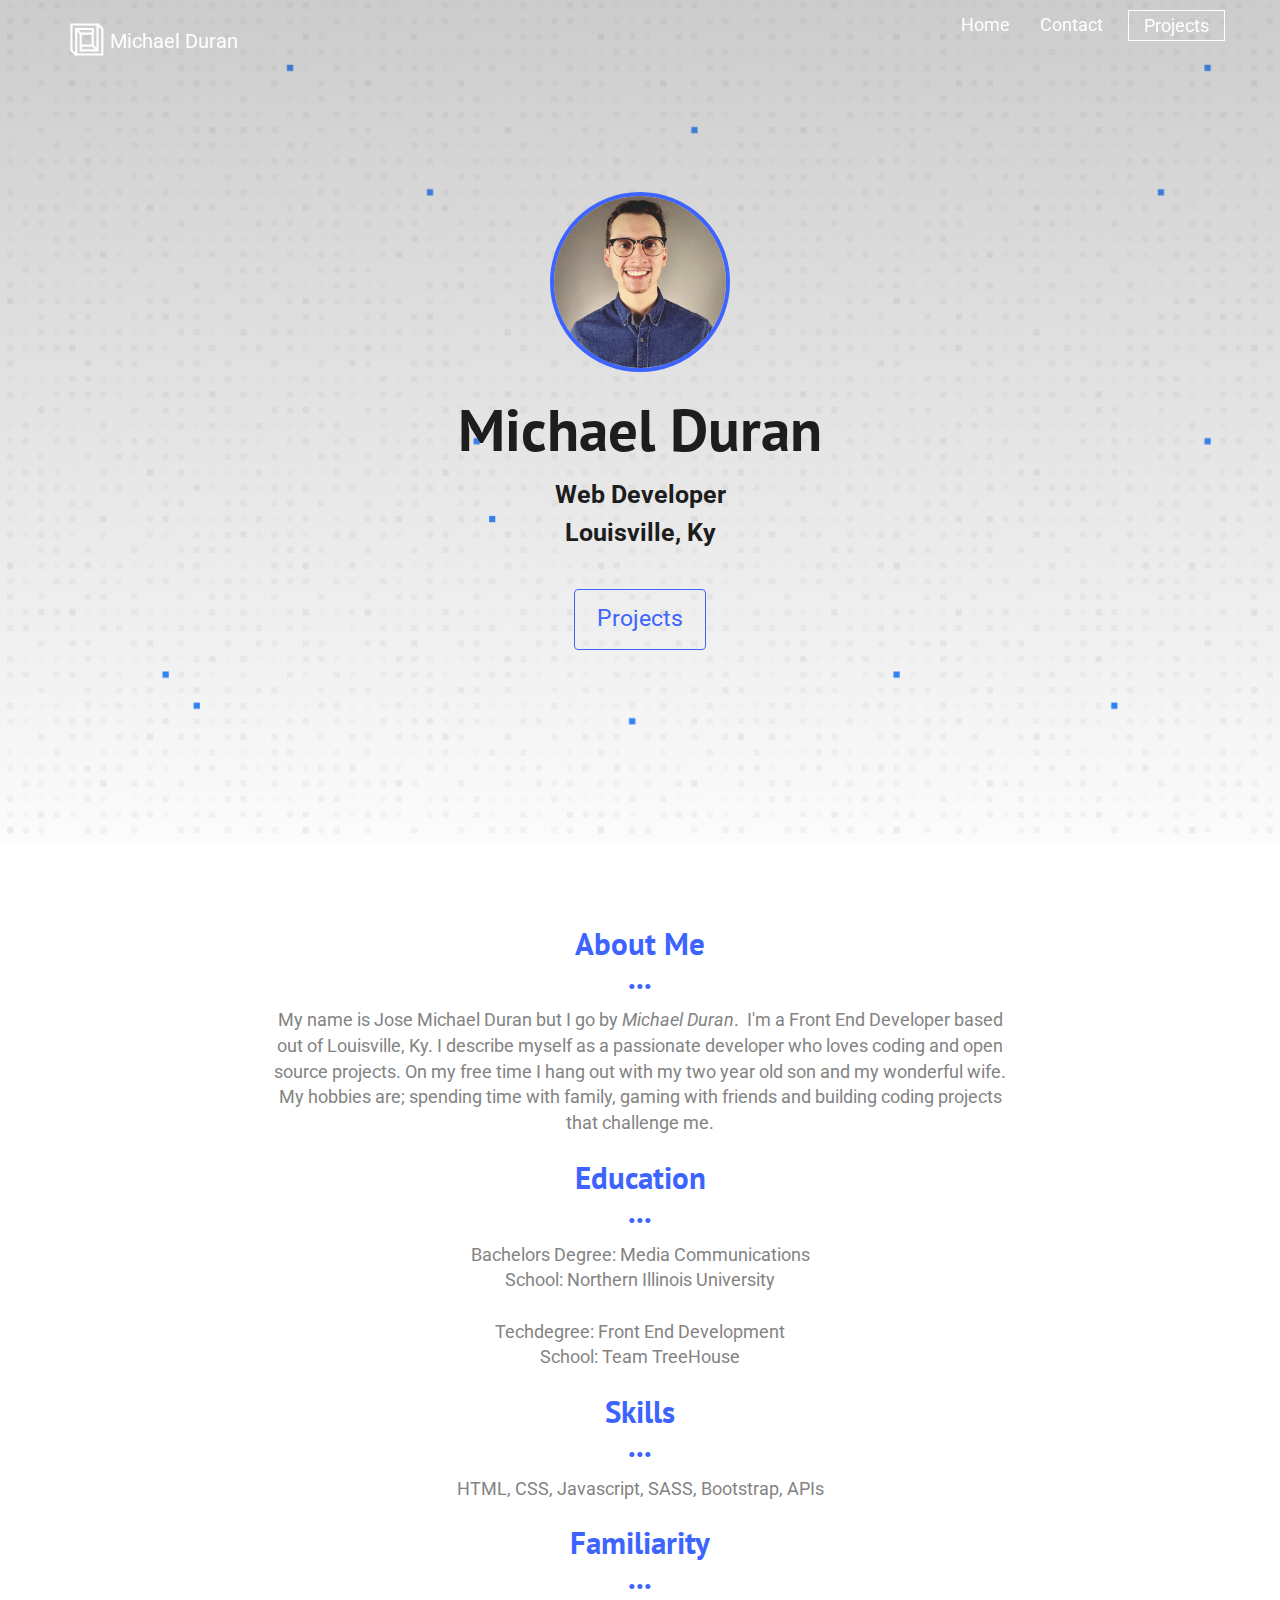
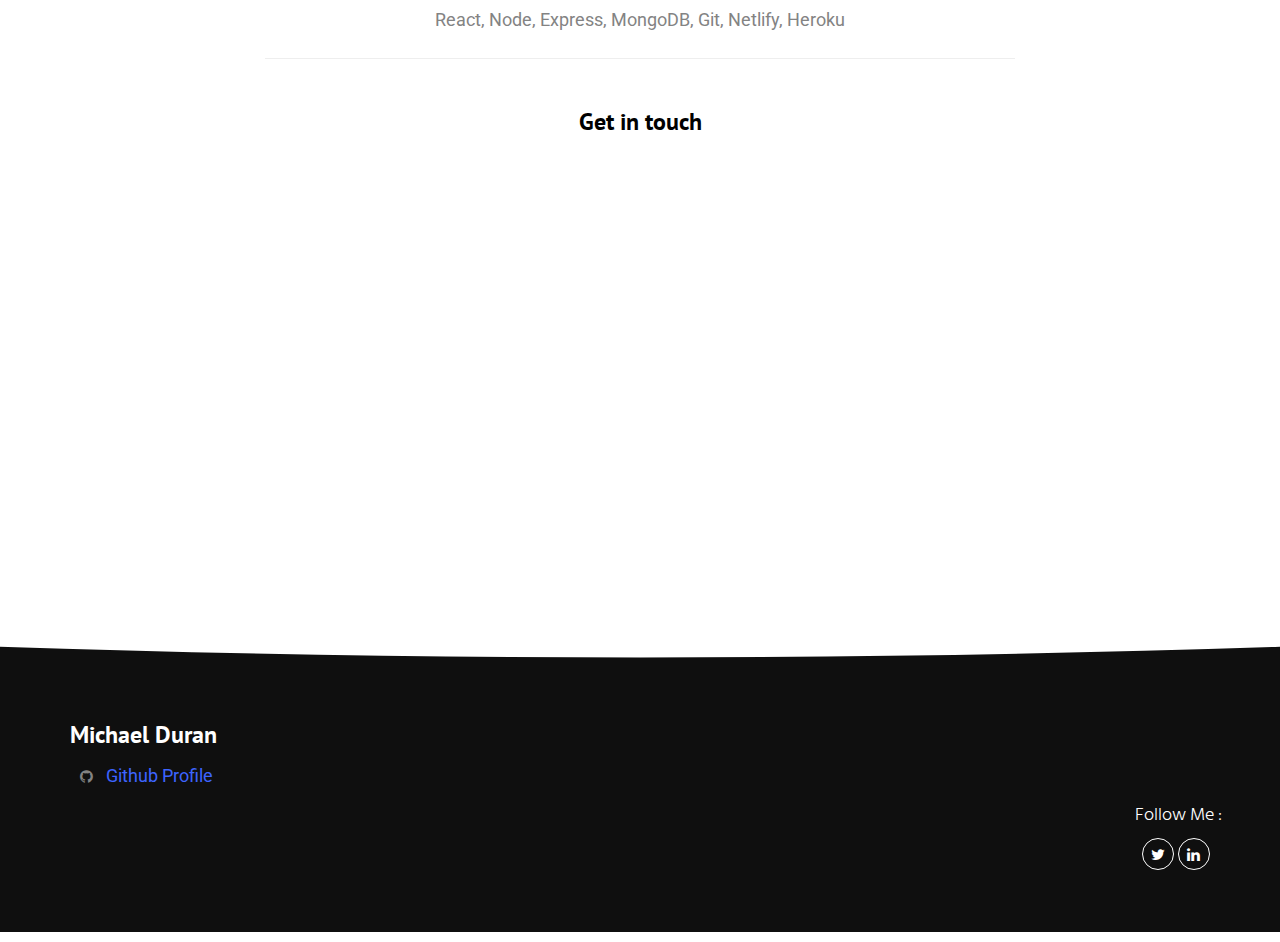
==== commit d9f010b4: "Add files via upload" ====
--- a/index.html
+++ b/index.html
@@ -66,10 +66,8 @@
                I describe myself as a passionate developer who loves coding and open source projects. On my free time I hang out with my two year
                old son and my wonderful wife. My hobbies are; spending time with family, gaming with friends and building coding projects that challenge me.              
             </p>
-            <br>
             <p>
-              EDUCATION:
-              <br>
+              <h2 class="blue">Education</h2>
               Bachelors Degree: Media Communications
               <br>
               School: Northern Illinois University
@@ -79,102 +77,28 @@
               <br>
               School: Team TreeHouse
             </p>
+              <h2 class="blue">Skills</h2>
+               HTML,
+               CSS,
+               Javascript,
+               SASS,
+               Bootstrap,
+               APIs
+               <h2 class="blue">Familiarity</h2>
+               React,
+               Node,
+               Express,
+               MongoDB,
+               Git,
+               Netlify,
+               Heroku
+               <hr class="line"> 
           </div>
        </div>
       </div>
     </div>
   </div>
-
-  <div class="section-container">
-    <div class="container">
-      <div class="row">      
-          <div class="col-xs-12">
-
-
-            <div id="carousel-example-generic" class="carousel carousel-fade slide" data-ride="carousel">
-                
-                <div class="carousel-inner" role="listbox">
-
-                    <div class="item active">
-                        <img class="img-responsive-two" src="./assets/images/img-06.jpg" alt="First slide">
-                        <div class="carousel-caption card-shadow reveal">
-                          
-                          <h3>Skills</h3>
-                          <a class="left carousel-control" href="#carousel-example-generic" role="button" data-slide="prev">
-                            <i class="fa fa-chevron-left" aria-hidden="true"></i>
-                            <span class="sr-only">Previous</span>
-                          </a>
-                          <a class="right carousel-control" href="#carousel-example-generic" role="button" data-slide="next">
-                            <i class="fa fa-chevron-right" aria-hidden="true"></i>
-                            <span class="sr-only">Next</span>
-                          </a>
-                  
-                              <p><strong>HTML</strong></p>
-                              <div class="containerone">
-                                <div class="skillsone html">80%</div>
-                              </div>
-                              <br>
-                              <p><strong>CSS</strong></p>
-                              <div class="containerone">
-                                <div class="skillstwo css">75%</div>
-                              </div>
-                              <br>
-                              <p><strong>JavaScript</strong></p>
-                              <div class="containerone">
-                                <div class="skillsthree js">65%</div>
-                              </div>
-                          <br>
-                          <br>
-                          <a href="./project.html" class="btn btn-primary" title="">
-                            Projects
-                          </a>
-                        </div>
-                    </div>
-                    <div class="item">
-                        <img class="img-responsive-two" src="./assets/images/img-07.jpg" alt="First slide">
-                        <div class="carousel-caption card-shadow reveal">
-
-                        <a class="left carousel-control" href="#carousel-example-generic" role="button" data-slide="prev">
-                          <i class="fa fa-chevron-left" aria-hidden="true"></i>
-                          <span class="sr-only">Previous</span>
-                        </a>
-                        <a class="right carousel-control" href="#carousel-example-generic" role="button" data-slide="next">
-                          <i class="fa fa-chevron-right" aria-hidden="true"></i>
-                          <span class="sr-only">Next</span>
-                        </a>
-                        <h3>Other Skills</h3>
-                              
-                         <ul>
-                            <li>Ajax</li>
-                            <li>API Implementation</li>
-                            <li>Bootstrap</li>
-                            <li>Computer Hardware Knowledge</li>
-                            <li>Git</li>
-                            <li>Github</li>
-                            <li>JSON</li>
-                            <li>Liquid Code</li>
-                            <li>NODE.js</li>
-                            <li>Sass</li>
-                            <li>SVG Graphics</li>
-                            <li>Troubleshooting</li>
-
-                          </ul>
-                        </div>
-                        
-                    </div>
-                </div>
-               
-            </div>
-
-           
-          </div>
-          
-        </div>  
-      
-    </div>
-  </div>
-
-  <div id="getintouch" ></div>
+<div id="getintouch" ></div> 
 
 
  <div class="section-container contact-container">
@@ -182,7 +106,7 @@
       <div class="row">
         <div class="col-xs-12 col-md-12">
           <div class="section-container-spacer">
-            <h2 class="text-center blue">Get in touch</h2>
+            <h3 class="text-center">Get in touch</h3>
           </div>
           <div class="card-container">
             <div class="card card-shadow col-xs-10 col-xs-offset-1 col-md-8 col-md-offset-2 reveal">
--- a/styles.css
+++ b/styles.css
@@ -42,15 +42,15 @@
   color: gray;
 }
 .self {
-  /* margin-top: 10px; */
   border-radius: 50%;
-  border: rgb(255, 255, 255) solid 3px ;
+  border: #3d64ff solid 4px ;
   width: 10em;
 }
 .contact {
   margin-right: 10px;
 }
 #getintouch {
+  margin-top: -10em;
   margin-bottom: 3em;
 }
 .homeone {
@@ -65,12 +65,15 @@
   font-size: 25px;
   font-weight: 700;
 }
-.name,
-.nametwo {
-  text-shadow: 3px 3px 4px #000000;
+.white-text-container h1,
+.white-text-container p  {
+  color: #1d1d1d;
 }
 .follow {
   margin-left: 60em;
+}
+.line {
+  color: black;
 }
 
 @media (max-width: 400px){
@@ -90,6 +93,9 @@
     padding-left: 4em;
     color: white; 
   }
+  .move {
+    text-align: left;
+  }
 }
 
 
--- a/main.550dcf66.css
+++ b/main.550dcf66.css
@@ -2418,10 +2418,11 @@
 fieldset[disabled] a.btn {
   pointer-events: none;
 }
-.btn-default {
-  color: #fff;
+.btn-default,
+.white-text-container a {
+  color: #3d64ff;
   background-color: transparent;
-  border-color: #fff;
+  border-color: #3d64ff;
 }
 .btn-default.focus,
 .btn-default:focus {
@@ -4761,13 +4762,10 @@
 .hero-container {
   padding: 120px 0 60px;
 }
-.white-text-container a,
-.white-text-container h1,
 .white-text-container h2,
 .white-text-container h3,
 .white-text-container h4,
-.white-text-container h5,
-.white-text-container p {
+.white-text-container h5 {
   color: #fff;
 }
 @media (max-width: 992px) {
@@ -4777,7 +4775,11 @@
 }
 .background-image-container {
   text-align: center;
-  background-image: url(./pictures/wood.jpg);
+  background-color: #ffffff;
+  background-image:linear-gradient(#66666655, #ffffff00), 
+  url("data:image/svg+xml,%3Csvg xmlns='http://www.w3.org/2000/svg' viewBox='0 0 2000 1500'%3E%3Cdefs%3E%3Crect stroke='%23ffffff' stroke-width='0.6' width='1' height='1' id='s'/%3E%3Cpattern id='a' width='3' height='3' patternUnits='userSpaceOnUse' patternTransform='scale(24.3) translate(-958.85 -719.14)'%3E%3Cuse fill='%23fcfcfc' href='%23s' y='2'/%3E%3Cuse fill='%23fcfcfc' href='%23s' x='1' y='2'/%3E%3Cuse fill='%23fafafa' href='%23s' x='2' y='2'/%3E%3Cuse fill='%23fafafa' href='%23s'/%3E%3Cuse fill='%23f7f7f7' href='%23s' x='2'/%3E%3Cuse fill='%23f7f7f7' href='%23s' x='1' y='1'/%3E%3C/pattern%3E%3Cpattern id='b' width='7' height='11' patternUnits='userSpaceOnUse' patternTransform='scale(24.3) translate(-958.85 -719.14)'%3E%3Cg fill='%23f5f5f5'%3E%3Cuse href='%23s'/%3E%3Cuse href='%23s' y='5' /%3E%3Cuse href='%23s' x='1' y='10'/%3E%3Cuse href='%23s' x='2' y='1'/%3E%3Cuse href='%23s' x='2' y='4'/%3E%3Cuse href='%23s' x='3' y='8'/%3E%3Cuse href='%23s' x='4' y='3'/%3E%3Cuse href='%23s' x='4' y='7'/%3E%3Cuse href='%23s' x='5' y='2'/%3E%3Cuse href='%23s' x='5' y='6'/%3E%3Cuse href='%23s' x='6' y='9'/%3E%3C/g%3E%3C/pattern%3E%3Cpattern id='h' width='5' height='13' patternUnits='userSpaceOnUse' patternTransform='scale(24.3) translate(-958.85 -719.14)'%3E%3Cg fill='%23f5f5f5'%3E%3Cuse href='%23s' y='5'/%3E%3Cuse href='%23s' y='8'/%3E%3Cuse href='%23s' x='1' y='1'/%3E%3Cuse href='%23s' x='1' y='9'/%3E%3Cuse href='%23s' x='1' y='12'/%3E%3Cuse href='%23s' x='2'/%3E%3Cuse href='%23s' x='2' y='4'/%3E%3Cuse href='%23s' x='3' y='2'/%3E%3Cuse href='%23s' x='3' y='6'/%3E%3Cuse href='%23s' x='3' y='11'/%3E%3Cuse href='%23s' x='4' y='3'/%3E%3Cuse href='%23s' x='4' y='7'/%3E%3Cuse href='%23s' x='4' y='10'/%3E%3C/g%3E%3C/pattern%3E%3Cpattern id='c' width='17' height='13' patternUnits='userSpaceOnUse' patternTransform='scale(24.3) translate(-958.85 -719.14)'%3E%3Cg fill='%23f2f2f2'%3E%3Cuse href='%23s' y='11'/%3E%3Cuse href='%23s' x='2' y='9'/%3E%3Cuse href='%23s' x='5' y='12'/%3E%3Cuse href='%23s' x='9' y='4'/%3E%3Cuse href='%23s' x='12' y='1'/%3E%3Cuse href='%23s' x='16' y='6'/%3E%3C/g%3E%3C/pattern%3E%3Cpattern id='d' width='19' height='17' patternUnits='userSpaceOnUse' patternTransform='scale(24.3) translate(-958.85 -719.14)'%3E%3Cg fill='%23ffffff'%3E%3Cuse href='%23s' y='9'/%3E%3Cuse href='%23s' x='16' y='5'/%3E%3Cuse href='%23s' x='14' y='2'/%3E%3Cuse href='%23s' x='11' y='11'/%3E%3Cuse href='%23s' x='6' y='14'/%3E%3C/g%3E%3Cg fill='%23efefef'%3E%3Cuse href='%23s' x='3' y='13'/%3E%3Cuse href='%23s' x='9' y='7'/%3E%3Cuse href='%23s' x='13' y='10'/%3E%3Cuse href='%23s' x='15' y='4'/%3E%3Cuse href='%23s' x='18' y='1'/%3E%3C/g%3E%3C/pattern%3E%3Cpattern id='e' width='47' height='53' patternUnits='userSpaceOnUse' patternTransform='scale(24.3) translate(-958.85 -719.14)'%3E%3Cg fill='%232D83FF'%3E%3Cuse href='%23s' x='2' y='5'/%3E%3Cuse href='%23s' x='16' y='38'/%3E%3Cuse href='%23s' x='46' y='42'/%3E%3Cuse href='%23s' x='29' y='20'/%3E%3C/g%3E%3C/pattern%3E%3Cpattern id='f' width='59' height='71' patternUnits='userSpaceOnUse' patternTransform='scale(24.3) translate(-958.85 -719.14)'%3E%3Cg fill='%232D83FF'%3E%3Cuse href='%23s' x='33' y='13'/%3E%3Cuse href='%23s' x='27' y='54'/%3E%3Cuse href='%23s' x='55' y='55'/%3E%3C/g%3E%3C/pattern%3E%3Cpattern id='g' width='139' height='97' patternUnits='userSpaceOnUse' patternTransform='scale(24.3) translate(-958.85 -719.14)'%3E%3Cg fill='%232D83FF'%3E%3Cuse href='%23s' x='11' y='8'/%3E%3Cuse href='%23s' x='51' y='13'/%3E%3Cuse href='%23s' x='17' y='73'/%3E%3Cuse href='%23s' x='99' y='57'/%3E%3C/g%3E%3C/pattern%3E%3C/defs%3E%3Crect fill='url(%23a)' width='100%25' height='100%25'/%3E%3Crect fill='url(%23b)' width='100%25' height='100%25'/%3E%3Crect fill='url(%23h)' width='100%25' height='100%25'/%3E%3Crect fill='url(%23c)' width='100%25' height='100%25'/%3E%3Crect fill='url(%23d)' width='100%25' height='100%25'/%3E%3Crect fill='url(%23e)' width='100%25' height='100%25'/%3E%3Crect fill='url(%23f)' width='100%25' height='100%25'/%3E%3Crect fill='url(%23g)' width='100%25' height='100%25'/%3E%3C/svg%3E");
+  background-attachment: fixed;
+  background-size: cover;
 }
 .background-image-container,
 .footer-container {
@@ -5045,16 +5047,26 @@
     max-width: 80%;
   }
 }
-.carousel-caption {
-  color: #838383;
-  text-shadow: none;
-  position: relative;
-  background-color: #fff;
-  padding: 3rem;
+
+.picture {
+  width: 60%;
+  border-radius: 10px;
+  margin-bottom: -10em;
+}
+.grid-container {
+  display: grid;
+  grid-template-columns: 200px 200px;
+  margin-top: 4em;
+  margin-left: 11.5em;
   text-align: left;
-  left: inherit;
-  right: inherit;
-  bottom: inherit;
+  width: 70%;
+}
+.big {
+  font-weight: bolder;
+  font-size: 30px;
+}
+.pr {
+  margin-top: 4em;
 }
 @media (min-width: 992px) {
   .carousel-caption {
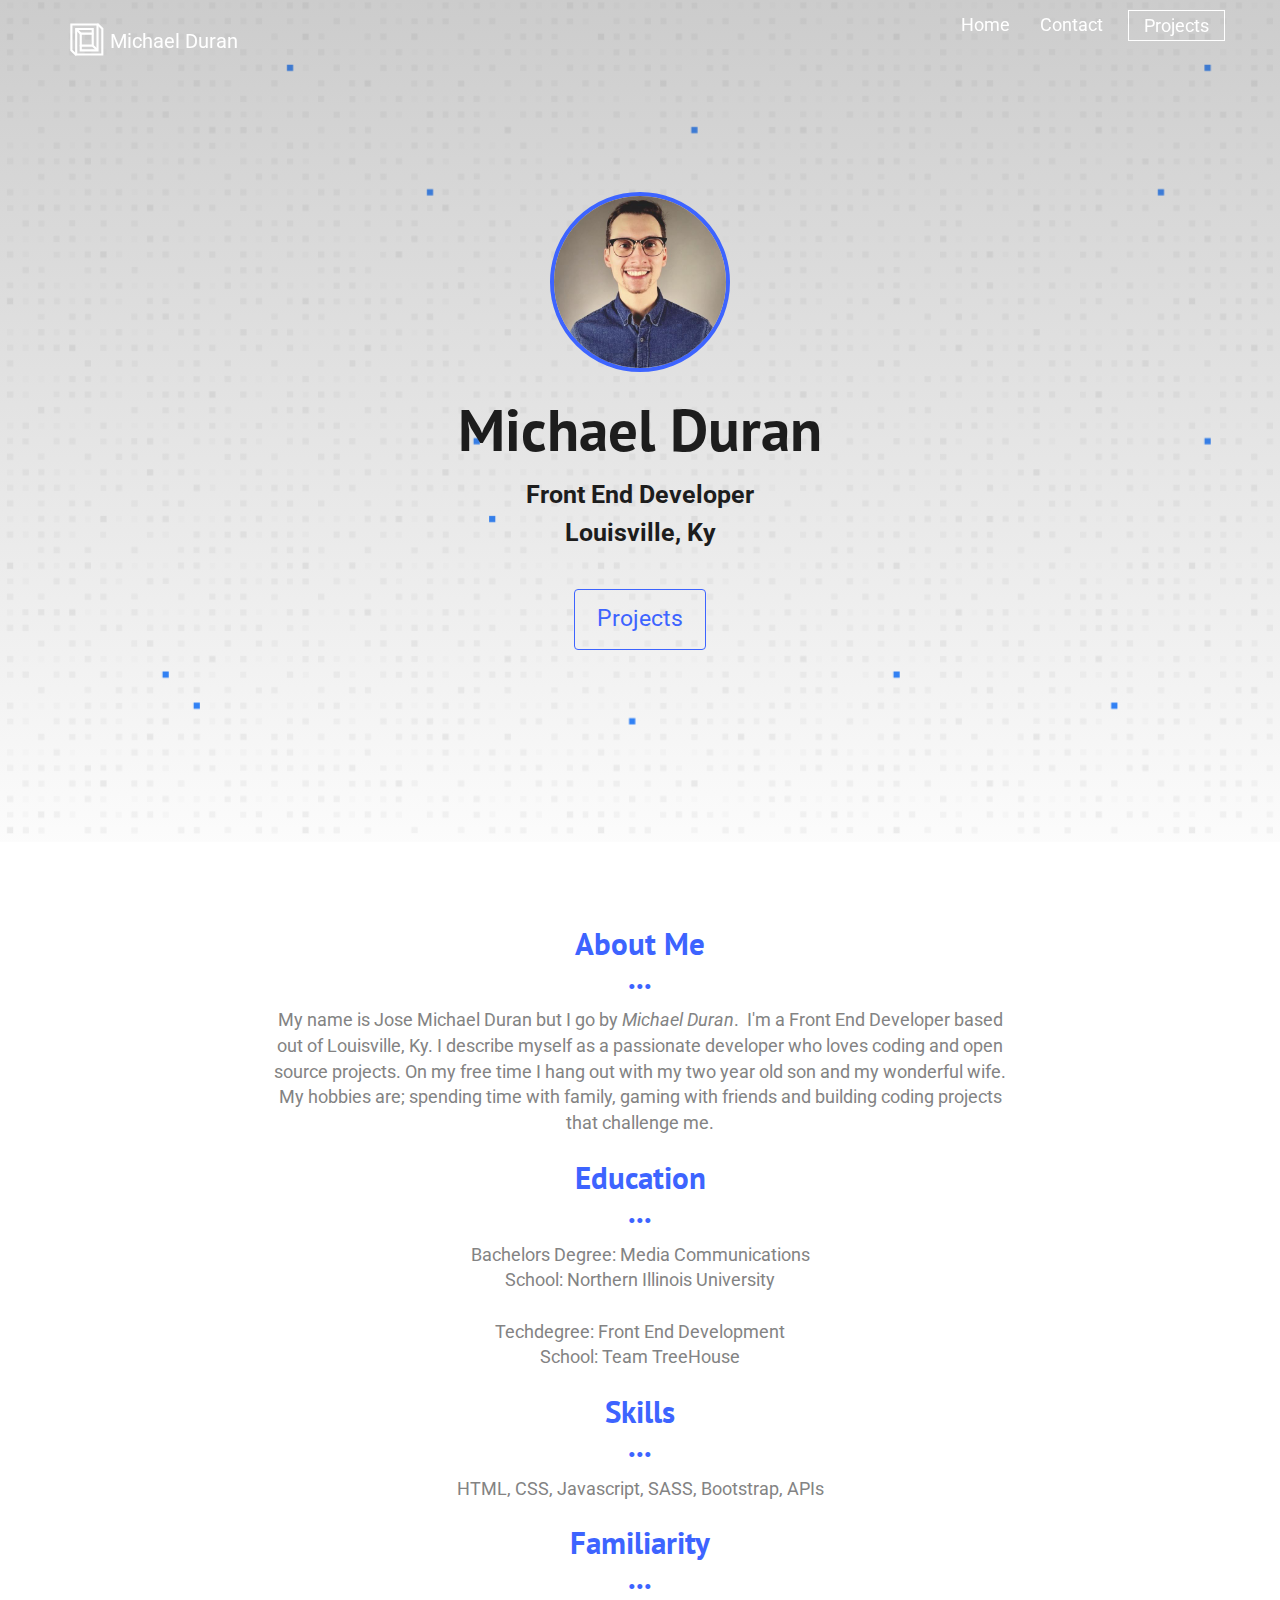
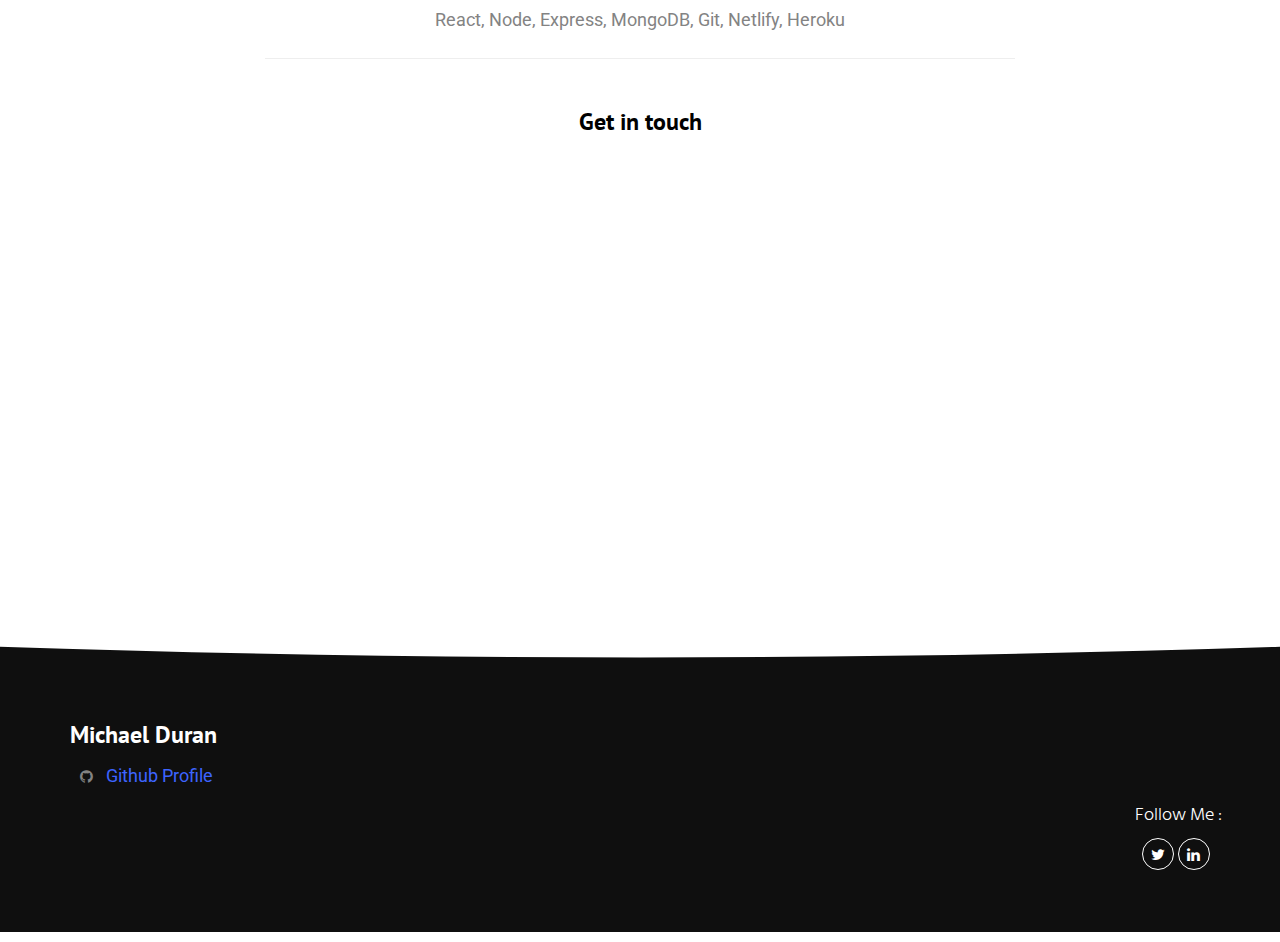
==== commit 035bda1a: "Update index.html" ====
--- a/index.html
+++ b/index.html
@@ -47,7 +47,7 @@
         <div class="col-xs-12">
           <img src="./pictures/self.jpg" class="self">
           <h1 class="name">Michael Duran</h1>
-          <p class= "nametwo">Web Developer</p>
+          <p class= "nametwo">Front End Developer</p>
           <p class= "nametwo">Louisville, Ky</p>
           <br>
           <a href="./project.html" class="btn btn-default btn-lg" title="">Projects</a>
@@ -222,4 +222,4 @@
 
 --> <script type="text/javascript" src="./main.0cf8b554.js"></script></body>
 
-</html>+</html>
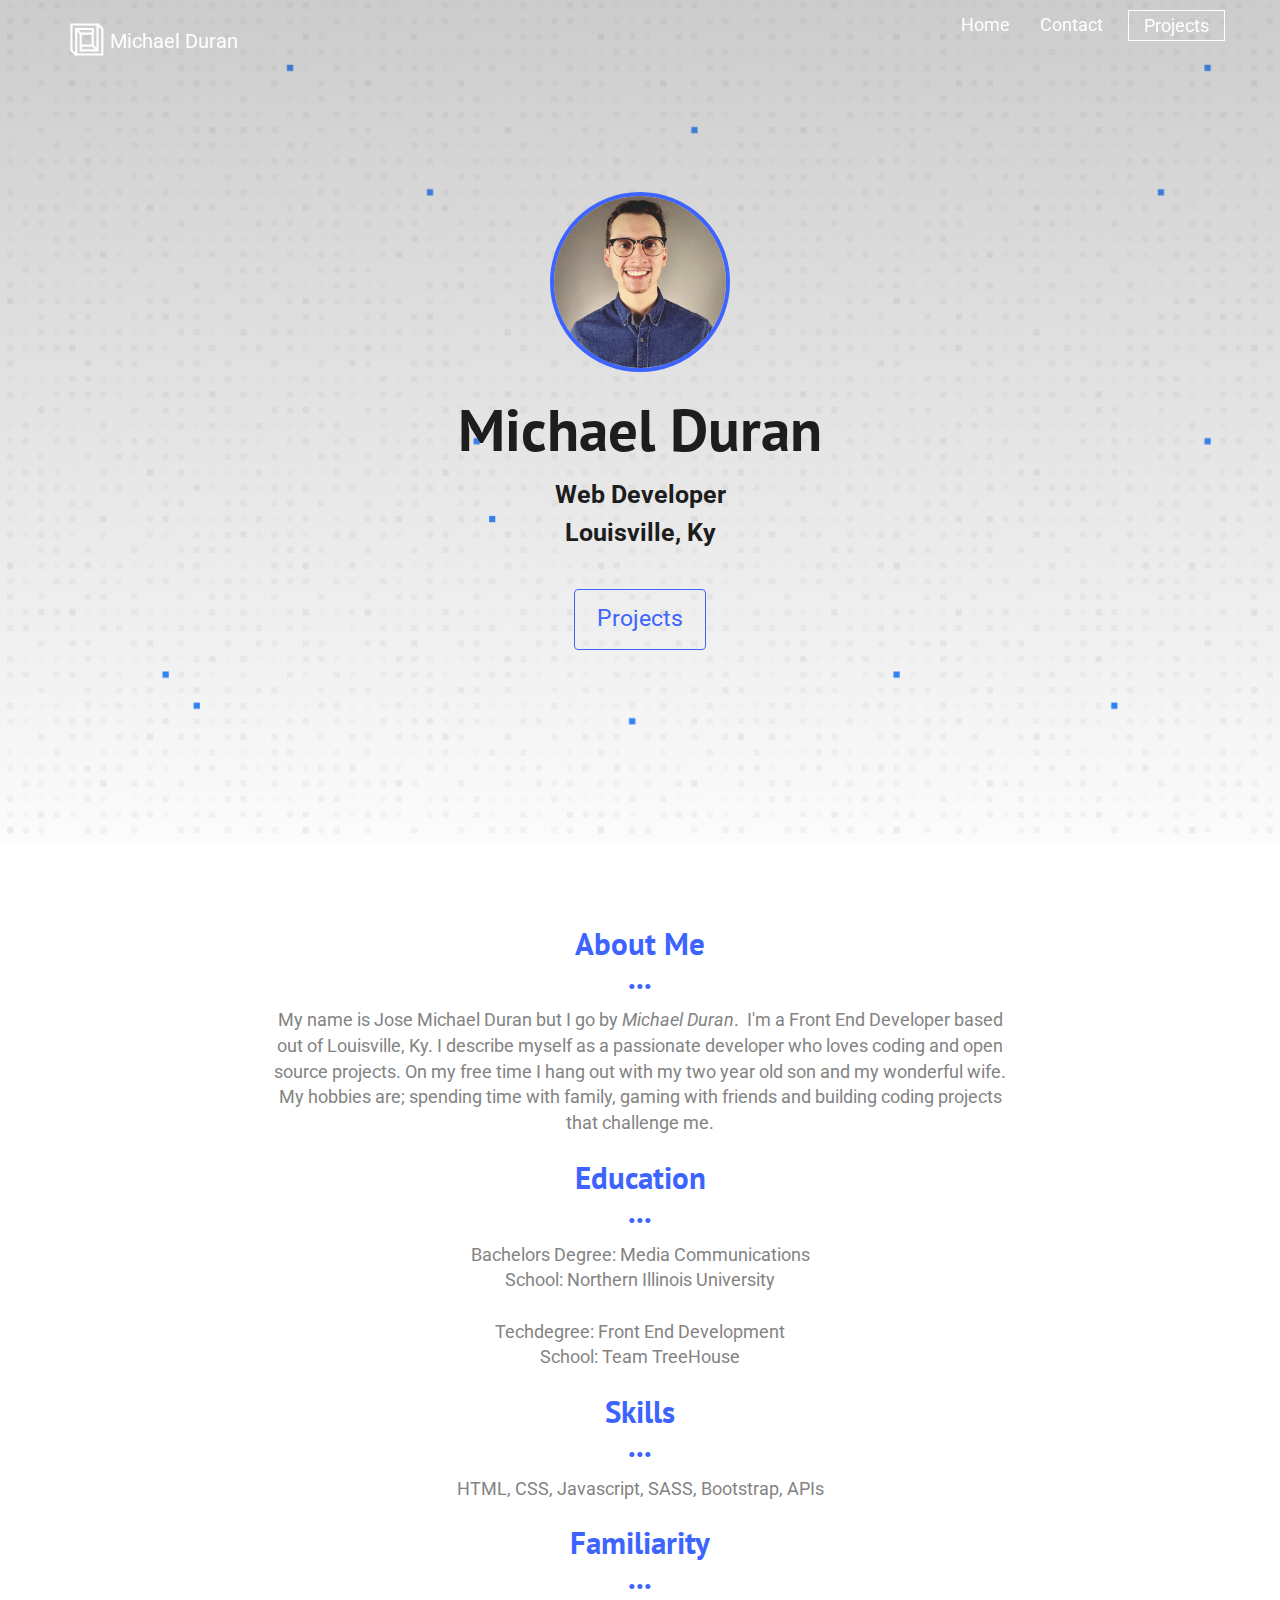
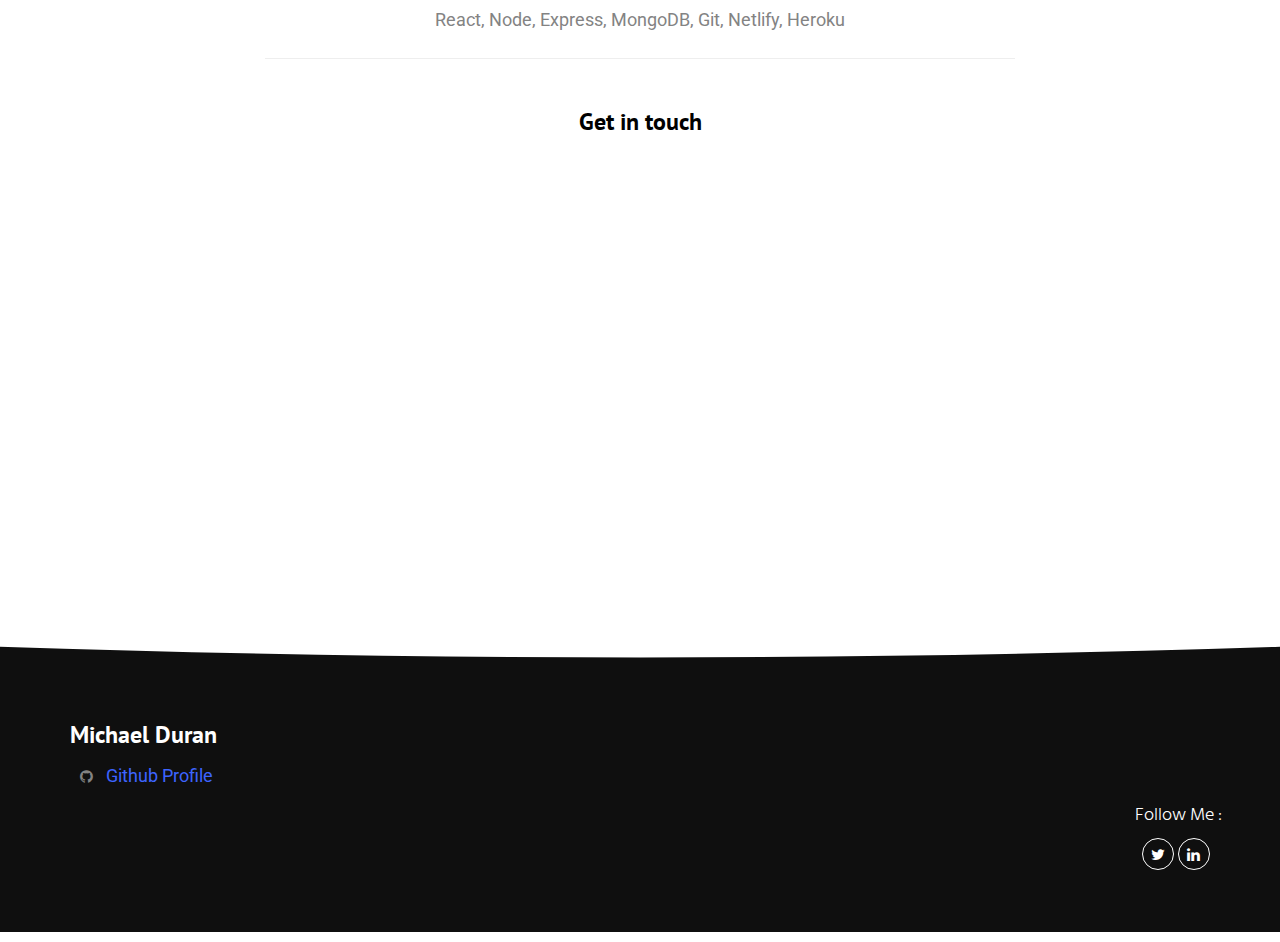
==== commit 18ba5169: "Add files via upload" ====
--- a/index.html
+++ b/index.html
@@ -47,7 +47,7 @@
         <div class="col-xs-12">
           <img src="./pictures/self.jpg" class="self">
           <h1 class="name">Michael Duran</h1>
-          <p class= "nametwo">Front End Developer</p>
+          <p class= "nametwo">Web Developer</p>
           <p class= "nametwo">Louisville, Ky</p>
           <br>
           <a href="./project.html" class="btn btn-default btn-lg" title="">Projects</a>
@@ -222,4 +222,4 @@
 
 --> <script type="text/javascript" src="./main.0cf8b554.js"></script></body>
 
-</html>
+</html>